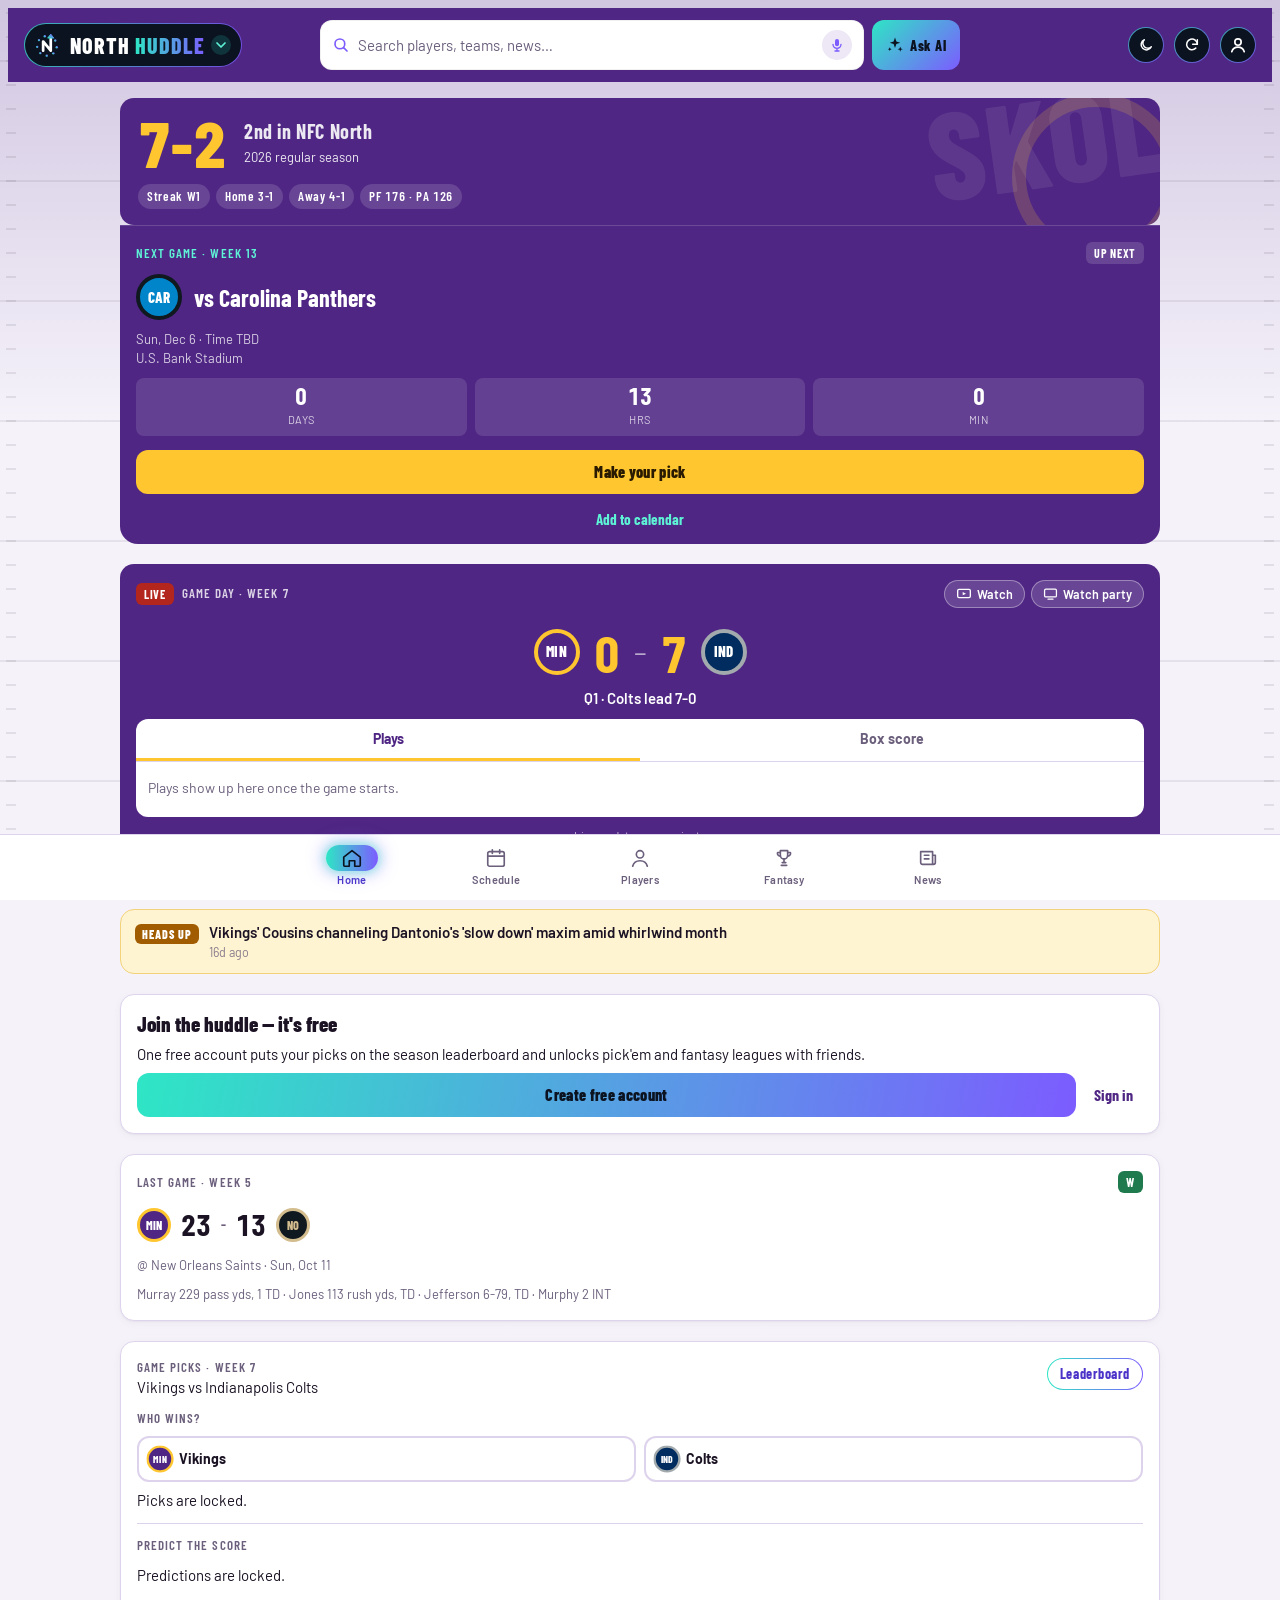
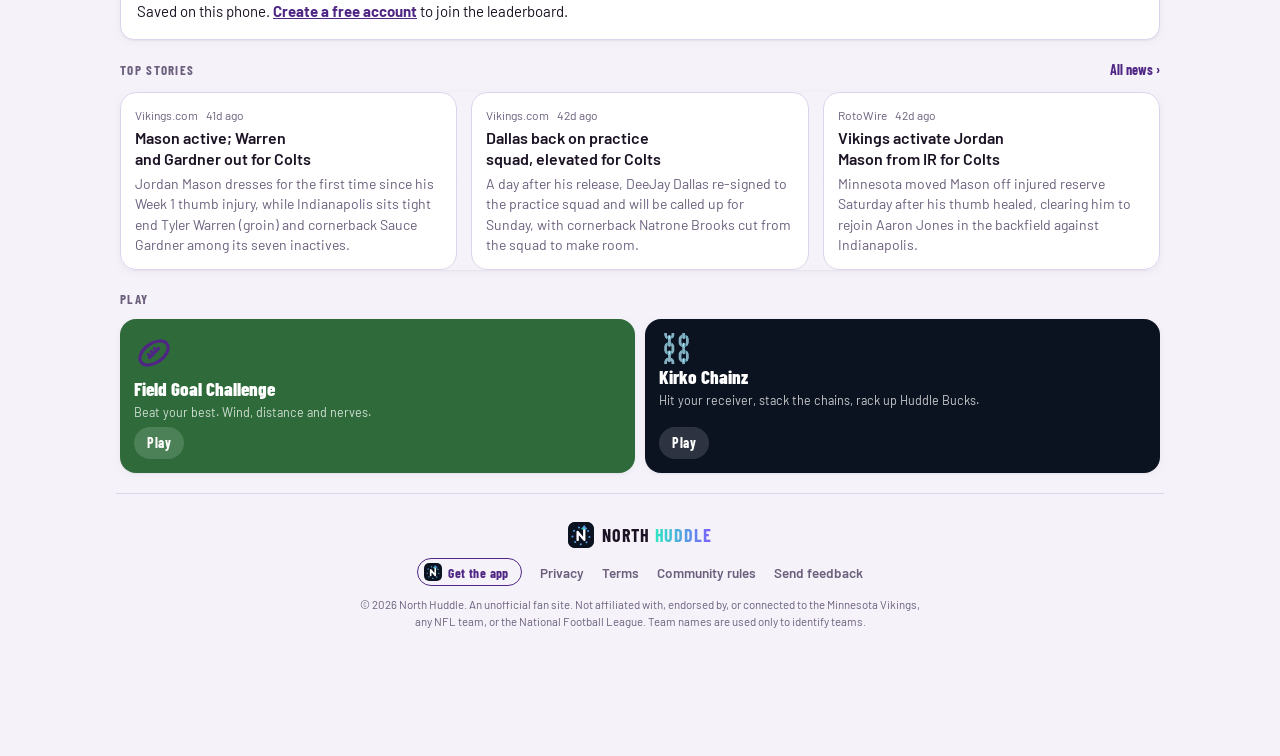
==== index.html @ f5d8a370 "Home: record and next-game banners share one purple so they read as one card Co-Authored-By: Claude " ====
<!doctype html>
<html lang="en">
<head>
<meta charset="utf-8">
<meta name="viewport" content="width=device-width,initial-scale=1,viewport-fit=cover">
<title>North Huddle</title>
<meta name="description" content="Unofficial Minnesota football fan hub: news, stats, live scores, fantasy leagues and fan chat.">
<meta name="theme-color" content="#0B1220">
<link rel="icon" href="/img/brand/nh-icon.svg" type="image/svg+xml">
<link rel="icon" href="/img/brand/nh-favicon-32.png" sizes="32x32" type="image/png">
<link rel="apple-touch-icon" href="/img/brand/nh-apple-touch-icon.png">
<link rel="manifest" href="/manifest.webmanifest?v=4">
<meta property="og:type" content="website">
<meta property="og:site_name" content="North Huddle">
<meta property="og:title" content="North Huddle">
<meta property="og:description" content="Live scores, fantasy leagues, game picks and fan chat. An unofficial Minnesota football fan hub.">
<meta property="og:image" content="https://north-huddle.pages.dev/og.png">
<meta property="og:url" content="https://north-huddle.pages.dev/">
<meta name="twitter:card" content="summary_large_image">
<meta name="twitter:image" content="https://north-huddle.pages.dev/og.png">
<meta name="mobile-web-app-capable" content="yes">
<meta name="apple-mobile-web-app-capable" content="yes">
<meta name="apple-mobile-web-app-title" content="North Huddle">
<meta name="apple-mobile-web-app-status-bar-style" content="default">
<link rel="preconnect" href="https://fonts.googleapis.com">
<link rel="preconnect" href="https://fonts.gstatic.com" crossorigin>
<link rel="stylesheet" href="https://fonts.googleapis.com/css2?family=Barlow+Condensed:wght@500;600;700;800&family=Barlow:wght@400;500;600&display=swap">
<style>:root{--bg:#F5F2FA;--surface:#FFFFFF;--surface-2:#EDE7F6;--line:#DDD3EC;--fg:#1B1324;--muted:#6B5F7C;--purple:var(--tpri,#4F2683);--purple-ink:var(--tink-l,#4F2683);--gold:var(--tacc,#FFC62F);--on-gold:var(--tonacc,#2A1A00);--hi:var(--thi,#FFC62F);--win:#1F7A4D;--loss:#B3261E;--warn:#A15C00;--display:"Barlow Condensed","Arial Narrow",system-ui,sans-serif;--body:"Barlow",system-ui,-apple-system,"Segoe UI",sans-serif;--r:12px;--turf:#2F6B3A;--turf-line:rgba(255,255,255,.28);--turf-text:#FFFFFF;--turf-pill:rgba(14,30,18,.62);--pants:#EFE9DA;--pants-edge:#B8AE96;--shoe:#17121F;--hurt:#E5322B}@media (prefers-color-scheme: dark){:root:not([data-theme=light]){--bg:#110C18;--surface:#1C1527;--surface-2:#271E36;--line:#352a47;--fg:#EFEAF6;--muted:#A898BC;--purple:var(--tpri-d,#5B2E99);--purple-ink:var(--tink-d,#B79AE6);--gold:var(--tacc,#FFC62F);--on-gold:var(--tonacc,#2A1A00);--win:#4CC38A;--loss:#FF7A70;--warn:#F2B04C;--turf:#1F4A28;color-scheme:dark}}:root[data-theme=dark]{--bg:#110C18;--surface:#1C1527;--surface-2:#271E36;--line:#352a47;--fg:#EFEAF6;--muted:#A898BC;--purple:var(--tpri-d,#5B2E99);--purple-ink:var(--tink-d,#B79AE6);--gold:var(--tacc,#FFC62F);--on-gold:var(--tonacc,#2A1A00);--win:#4CC38A;--loss:#FF7A70;--warn:#F2B04C;--turf:#1F4A28;color-scheme:dark}*{box-sizing:border-box}[hidden]{display:none!important}body{background:var(--bg);color:var(--fg);font-family:var(--body);font-size:15px;line-height:1.45;-webkit-font-smoothing:antialiased}button{font:inherit;color:inherit}a{color:var(--purple-ink)}:focus-visible{outline:2px solid var(--gold);outline-offset:2px}.num{font-variant-numeric:tabular-nums}header.top{position:sticky;top:env(safe-area-inset-top,0px);z-index:5;background:var(--purple);color:#fff;padding:12px 16px;display:flex;align-items:center;justify-content:space-between;gap:12px}.brand{font-family:var(--display);font-weight:800;font-size:22px;letter-spacing:.04em;text-transform:uppercase;line-height:1}.brand{background:none;border:0;color:#fff;cursor:pointer;display:flex;align-items:center;gap:6px;padding:4px 0;text-align:left;font-size:clamp(18px,5.6vw,22px)}.brand .hubw{color:var(--hi)}.chev-d{width:18px;height:18px;fill:none;stroke:currentColor;stroke-width:2.6;stroke-linecap:round;stroke-linejoin:round;opacity:.85;flex:none}.trow.cur{background:var(--surface-2)}.sheet>*{flex-shrink:0}.updated{font-size:12px;opacity:.85;text-align:right}.updated b{display:block;font-weight:600;opacity:1}main{max-width:720px;margin:0 auto;padding-inline:16px;padding-block:16px 100px}section.view{display:flex;flex-direction:column;gap:16px}h2{font-family:var(--display);font-weight:700;font-size:15px;letter-spacing:.08em;text-transform:uppercase;color:var(--muted);margin:8px 0 0}.card{background:var(--surface);border:1px solid var(--line);border-radius:var(--r);padding:14px 16px}.hero{background:var(--purple);color:#fff;border-radius:var(--r);padding:18px 18px 16px;display:grid;grid-template-columns:auto 1fr;gap:6px 18px;align-items:end;position:relative;overflow:hidden}.hero:after{content:"";position:absolute;inset:auto -20px -36px auto;width:140px;height:140px;border:14px solid color-mix(in srgb,var(--gold) 18%,transparent);border-radius:50%}.record{font-family:var(--display);font-weight:800;font-size:64px;line-height:.85;color:var(--hi)}.hero .meta{font-size:13px;opacity:.9;display:flex;flex-direction:column;gap:2px;padding-bottom:4px}.hero .meta strong{font-family:var(--display);font-size:20px;letter-spacing:.03em;opacity:1}.hero .pills{grid-column:1/-1;display:flex;flex-wrap:wrap;gap:6px;margin-top:8px;position:relative;z-index:1}.pill{font-family:var(--display);font-weight:600;font-size:13px;letter-spacing:.05em;padding:3px 9px;border-radius:999px;background:#ffffff24}.alert{background:var(--gold);color:var(--on-gold);border-radius:var(--r);padding:12px 14px;font-weight:600;display:flex;gap:10px;align-items:flex-start}.alert small{display:block;font-weight:500;opacity:.8}.game-card{display:flex;flex-direction:column;gap:10px}.gc-head{display:flex;justify-content:space-between;align-items:baseline;gap:8px}.label{font-family:var(--display);font-weight:600;font-size:13px;letter-spacing:.08em;text-transform:uppercase;color:var(--muted)}.opp{font-family:var(--display);font-weight:700;font-size:26px;line-height:1.05}.sub{color:var(--muted);font-size:13px}.countdown{display:flex;gap:8px}.cd{background:var(--surface-2);border-radius:8px;padding:6px 10px;text-align:center;min-width:56px}.cd b{display:block;font-family:var(--display);font-size:24px;line-height:1}.cd span{font-size:11px;color:var(--muted);text-transform:uppercase;letter-spacing:.06em}.score{font-family:var(--display);font-weight:700;font-size:30px;display:flex;align-items:center;gap:10px}.chip{font-family:var(--display);font-weight:700;font-size:12px;letter-spacing:.06em;padding:2px 8px;border-radius:6px;display:inline-block;line-height:1.5}.chip.w{background:var(--win);color:#fff}.chip.l{background:var(--loss);color:#fff}.chip.t{background:var(--muted);color:#fff}.chip.bye{background:var(--surface-2);color:var(--muted)}.chip.up{background:var(--surface-2);color:var(--purple-ink)}.chip.live{background:var(--loss);color:#fff;animation:pulse 1.4s infinite}.chip.new{background:var(--gold);color:var(--on-gold)}.chip.pos{background:var(--surface-2);color:var(--purple-ink)}@keyframes pulse{50%{opacity:.55}}@media (prefers-reduced-motion:reduce){.chip.live{animation:none}}.leaders{display:grid;grid-template-columns:repeat(2,minmax(0,1fr));gap:10px}@media (min-width:560px){.leaders{grid-template-columns:repeat(3,minmax(0,1fr))}}.leader{background:var(--surface);border:1px solid var(--line);border-radius:var(--r);padding:12px;text-align:left;cursor:pointer;display:flex;flex-direction:column;gap:2px;min-width:0}.leader:hover{border-color:var(--purple-ink)}.leader .big{font-family:var(--display);font-weight:700;font-size:30px;line-height:1;color:var(--purple-ink)}.leader .who{font-weight:600;white-space:nowrap;overflow:hidden;text-overflow:ellipsis}.list{display:flex;flex-direction:column;background:var(--surface);border:1px solid var(--line);border-radius:var(--r);overflow:hidden}.row{display:flex;align-items:center;gap:12px;padding:12px 14px;border-top:1px solid var(--line);min-width:0;text-align:left;background:none;border-left:0;border-right:0;border-bottom:0;width:100%}.row:first-child{border-top:0}button.row{cursor:pointer}button.row:hover{background:var(--surface-2)}.row .grow{flex:1;min-width:0}.row .t1{font-weight:600;overflow:hidden;text-overflow:ellipsis}.row .t2{font-size:13px;color:var(--muted)}.wk{font-family:var(--display);font-weight:700;font-size:13px;color:var(--muted);width:30px;flex:none;text-align:center}.rscore{font-family:var(--display);font-weight:700;font-size:18px;text-align:right;flex:none}.inj-status{font-size:13px;font-weight:600;color:var(--warn);text-align:right;flex:none;max-width:40%}.inj-status.out{color:var(--loss)}.controls{display:flex;flex-direction:column;gap:10px}input[type=search]{width:100%;padding:11px 14px;border-radius:10px;border:1px solid var(--line);background:var(--surface);color:var(--fg);font:inherit}.seg{display:flex;background:var(--surface-2);border-radius:10px;padding:3px;gap:3px}.seg button{flex:1;border:0;background:none;padding:8px 4px;border-radius:8px;font-family:var(--display);font-weight:600;font-size:15px;letter-spacing:.04em;cursor:pointer;color:var(--muted)}.seg button[aria-pressed=true]{background:var(--surface);color:var(--purple-ink);box-shadow:0 1px 2px #0000001f}.statline{font-size:13px;color:var(--muted)}.keystat{font-family:var(--display);font-weight:700;font-size:20px;text-align:right;flex:none;line-height:1.1}.keystat small{display:block;font-family:var(--body);font-weight:500;font-size:11px;color:var(--muted)}.news-item{display:flex;flex-direction:column;gap:4px;padding:14px;border-top:1px solid var(--line);text-decoration:none;color:inherit}.news-item:first-child{border-top:0}a.news-item:hover{background:var(--surface-2)}.news-item .h{font-weight:600;font-size:16px;line-height:1.3;text-wrap:balance}.news-item .s{color:var(--muted);font-size:14px}.news-item .m{font-size:12px;color:var(--muted);display:flex;gap:8px;align-items:center;flex-wrap:wrap}.tbl-wrap{overflow-x:auto;background:var(--surface);border:1px solid var(--line);border-radius:var(--r)}table{width:100%;border-collapse:collapse;font-variant-numeric:tabular-nums}th,td{padding:10px 12px;text-align:right;white-space:nowrap;border-top:1px solid var(--line)}th{font-family:var(--display);font-weight:600;font-size:13px;letter-spacing:.06em;color:var(--muted);text-transform:uppercase;border-top:0}th:first-child,td:first-child{text-align:left}tr.us td{background:var(--surface-2);font-weight:600}nav.tabs{position:fixed;left:0;right:0;bottom:0;z-index:6;background:var(--surface);border-top:1px solid var(--line);padding:6px 4px calc(6px + env(safe-area-inset-bottom,0px));display:flex;justify-content:center}nav.tabs .in{display:flex;max-width:720px;width:100%}nav.tabs button{flex:1;border:0;background:none;padding:6px 2px;display:flex;flex-direction:column;align-items:center;gap:3px;cursor:pointer;color:var(--muted);position:relative;font-size:11px;font-weight:600;letter-spacing:.03em}nav.tabs button[aria-current=page]{color:var(--purple-ink)}nav.tabs button:before{content:"";position:absolute;top:4px;left:50%;width:52px;height:26px;transform:translate(-50%);border-radius:999px;background:transparent;transition:background-color .2s ease,box-shadow .2s ease;z-index:0}nav.tabs svg{position:relative;z-index:1;transition:color .2s ease}nav.tabs .badge{z-index:2}nav.tabs button[aria-current=page]:before{background:var(--gold);box-shadow:0 0 0 1px color-mix(in srgb,var(--gold) 90%,transparent),0 0 10px 2px color-mix(in srgb,var(--gold) 65%,transparent),0 0 22px 4px color-mix(in srgb,var(--gold) 30%,transparent)}nav.tabs button[aria-current=page] svg{color:var(--on-gold)}nav.tabs button:not([aria-current=page]):hover:before{background:var(--surface-2)}@media (prefers-reduced-motion:reduce){nav.tabs button:before,nav.tabs svg{transition:none}}nav.tabs svg{width:22px;height:22px;fill:none;stroke:currentColor;stroke-width:1.8;stroke-linecap:round;stroke-linejoin:round}.badge{position:absolute;top:2px;left:calc(50% + 6px);background:var(--gold);color:var(--on-gold);font-size:10px;font-weight:700;border-radius:999px;padding:0 5px;line-height:16px;min-width:16px}.sheet-bg{position:fixed;inset:0;background:#0a05128c;z-index:10;display:flex;align-items:flex-end;justify-content:center}.sheet{background:var(--bg);width:100%;max-width:720px;max-height:88%;overflow:auto;border-radius:18px 18px 0 0;padding:18px 16px calc(24px + env(safe-area-inset-bottom,0px));display:flex;flex-direction:column;gap:14px}.sheet-head{display:flex;justify-content:space-between;align-items:flex-start;gap:12px}.sheet-head .nm{font-family:var(--display);font-weight:800;font-size:30px;line-height:1}.x{border:0;background:var(--surface-2);border-radius:999px;width:36px;height:36px;font-size:20px;cursor:pointer;flex:none}.statgrid{display:grid;grid-template-columns:repeat(3,minmax(0,1fr));gap:8px}.sg{background:var(--surface);border:1px solid var(--line);border-radius:10px;padding:10px;text-align:center}.sg b{display:block;font-family:var(--display);font-size:24px;line-height:1.1}.sg span{font-size:11px;color:var(--muted);text-transform:uppercase;letter-spacing:.06em}.empty{padding:28px 16px;text-align:center;color:var(--muted)}.hdr-right{display:flex;align-items:center;gap:10px}.refresh{border:1px solid rgba(255,255,255,.35);background:#ffffff1f;color:#fff;border-radius:999px;padding:6px 12px 6px 9px;font-family:var(--display);font-weight:700;font-size:14px;letter-spacing:.05em;text-transform:uppercase;display:flex;align-items:center;gap:6px;cursor:pointer;flex:none}.refresh svg{width:16px;height:16px;fill:none;stroke:currentColor;stroke-width:2.2;stroke-linecap:round;stroke-linejoin:round}.refresh[disabled]{opacity:.6;cursor:default}.refresh.spin svg{animation:spin 1s linear infinite}@keyframes spin{to{transform:rotate(360deg)}}@media (prefers-reduced-motion:reduce){.refresh.spin svg{animation:none}}.toast{position:fixed;left:50%;transform:translate(-50%);bottom:calc(76px + env(safe-area-inset-bottom,0px));z-index:9;background:var(--fg);color:var(--bg);padding:10px 16px;border-radius:10px;font-size:14px;font-weight:500;max-width:calc(100% - 32px);box-shadow:0 4px 16px #00000040}.tb{width:34px;height:34px;border-radius:50%;flex:none;display:grid;place-items:center;font-family:var(--display);font-weight:800;font-size:12px;letter-spacing:.02em;border:3px solid;line-height:1}.tb.lg{width:46px;height:46px;font-size:15px;border-width:4px}.matchup{display:flex;align-items:center;gap:12px}.field-wrap{background:var(--turf);border-radius:var(--r);overflow:hidden;border:1px solid var(--line)}.field-wrap svg{display:block;width:100%;height:auto}.fld-line{stroke:var(--turf-line);stroke-width:1}.fld-los{stroke:var(--gold);stroke-width:2;stroke-dasharray:6 4}.fld-num{fill:var(--turf-line);font-family:var(--display);font-weight:700;font-size:18px}.pl .fig *{stroke-linejoin:round}.pl .jer,.pl .helm,.pl .sleeve{fill:var(--purple);stroke:var(--gold);stroke-width:1.2}.pl .pant{fill:var(--pants);stroke:var(--pants-edge);stroke-width:.8}.pl .kneepad{fill:var(--pants);stroke:var(--pants-edge);stroke-width:.6}.pl .sock{fill:var(--purple);stroke:var(--gold);stroke-width:.8}.pl .shoe{fill:var(--shoe)}.pl .glove{fill:var(--pants);stroke:var(--pants-edge);stroke-width:.6}.pl .stripe{fill:var(--gold)}.pl .mask{fill:none;stroke:#e4deee;stroke-width:1.2;stroke-linecap:round}.pl .injured{fill:var(--hurt);stroke:#fff;stroke-width:1.1;filter:drop-shadow(0 0 1.6px var(--hurt)) drop-shadow(0 0 1.6px var(--hurt))}.pl .injured-stripe{fill:#fff}.pl.hurt-unknown .jer,.pl.hurt-unknown .helm{stroke:var(--hurt);stroke-width:2}.pl .itag rect{fill:var(--hurt);stroke:#fff;stroke-width:.9}.pl .itag text{fill:#fff;font-family:var(--display);font-weight:800;font-size:7.5px;letter-spacing:.03em;text-anchor:middle;dominant-baseline:central}.stack{display:flex;flex-direction:column;gap:12px}.tsearch{display:flex;flex-direction:column;gap:8px}#tresults{max-height:420px;overflow-y:auto}.tb-sm .tb{width:30px;height:30px;font-size:10.5px;border-width:2.5px}.tbtn{border:1.5px solid var(--purple-ink);color:var(--purple-ink);background:none;border-radius:999px;padding:5px 12px;font-family:var(--display);font-weight:700;font-size:14px;letter-spacing:.04em;cursor:pointer;flex:none}.tbtn:hover{background:var(--surface-2)}.tbtn.on{border-color:var(--line);color:var(--muted);cursor:default;background:none}.st-note{color:var(--warn);font-weight:600}.pending{color:var(--muted);font-style:italic}.chev{color:var(--muted);font-size:22px;flex:none;line-height:1}.danger{border:1.5px solid var(--loss);color:var(--loss);background:none;border-radius:10px;padding:10px;font-weight:600;cursor:pointer}.danger.armed{background:var(--loss);color:#fff}.fhero{background:var(--purple);color:#fff;border-radius:var(--r);padding:16px;display:flex;flex-direction:column;gap:10px}.fhero-top{display:flex;justify-content:space-between;align-items:flex-start;gap:12px}.fh-label{color:#ffffffbf}.fh-title{font-family:var(--display);font-weight:800;font-size:26px;line-height:1.05;margin-top:2px}.fh-score{font-family:var(--display);font-weight:800;font-size:13px;letter-spacing:.08em;background:var(--gold);color:var(--on-gold);border-radius:6px;padding:3px 8px;flex:none}.fh-byes{display:flex;align-items:center;gap:10px;flex-wrap:wrap}.fh-badges{display:flex;gap:6px}.fh-badges .tb{width:30px;height:30px;font-size:10.5px;border-width:2.5px}.fh-sum{margin:0;font-size:14px;opacity:.95}.fh-lock{margin:0;font-size:13px;color:var(--hi);font-weight:600}.fsegs{display:flex;gap:6px;overflow-x:auto;padding-bottom:2px;scrollbar-width:none}.fsegs::-webkit-scrollbar{display:none}.fsegs button{flex:none;border:1px solid var(--line);background:var(--surface);color:var(--muted);border-radius:999px;padding:7px 14px;font-family:var(--display);font-weight:700;font-size:15px;letter-spacing:.03em;cursor:pointer}.fsegs button[aria-pressed=true]{background:var(--gold);border-color:var(--gold);color:var(--on-gold)}.fchips{display:flex;gap:6px;flex-wrap:wrap}.fchip{border:1px solid var(--line);background:none;color:var(--muted);border-radius:8px;padding:5px 12px;font-family:var(--display);font-weight:700;font-size:14px;cursor:pointer}.fchip[aria-pressed=true]{background:var(--surface-2);color:var(--purple-ink);border-color:var(--purple-ink)}.frow{align-items:flex-start}.frow .tb-sm{margin-top:2px}.freason{font-size:13.5px;color:var(--fg);opacity:.85;margin-top:4px;line-height:1.4}.fcall{font-family:var(--display);font-weight:800;font-size:13px;letter-spacing:.06em;border-radius:6px;padding:3px 9px;flex:none;margin-top:2px}.fc-start{background:var(--win);color:#fff}.fc-sit{background:var(--loss);color:#fff}.fc-flex{background:var(--gold);color:var(--on-gold)}.fsub{margin:-4px 0 0;color:var(--muted);font-size:13.5px}.fsetup{background:var(--surface);border:1px solid var(--line);border-radius:var(--r);padding:10px 12px;display:flex;flex-direction:column;gap:8px}.fs-row{display:flex;align-items:center;gap:10px;flex-wrap:wrap}.fs-lbl{font-family:var(--display);font-weight:700;font-size:12px;letter-spacing:.08em;text-transform:uppercase;color:var(--muted);width:64px;flex:none}.fs-opts{display:flex;gap:4px;flex-wrap:wrap;flex:1;min-width:0}.fs-opts button{border:1px solid var(--line);background:none;color:var(--muted);border-radius:8px;padding:4px 10px;font-family:var(--display);font-weight:700;font-size:14px;cursor:pointer}.fs-opts button[aria-pressed=true]{background:var(--surface-2);color:var(--purple-ink);border-color:var(--purple-ink)}.fadj{background:var(--surface-2);border-radius:10px;padding:10px 12px;font-size:13.5px;line-height:1.4}.fadj b{color:var(--purple-ink)}.rk{font-family:var(--display);font-weight:800;font-size:18px;width:24px;text-align:center;color:var(--purple-ink);flex:none}.tierhdr{font-family:var(--display);font-weight:700;font-size:12px;letter-spacing:.08em;text-transform:uppercase;color:var(--muted);background:var(--surface-2);padding:6px 14px}.fsrc a{color:var(--muted)}.learn{display:flex;flex-direction:column;gap:8px}.learn details{background:var(--surface);border:1px solid var(--line);border-radius:var(--r);overflow:hidden}.learn summary{cursor:pointer;padding:13px 16px;font-family:var(--display);font-weight:700;font-size:18px;list-style:none;display:flex;justify-content:space-between;align-items:center}.learn summary::-webkit-details-marker{display:none}.learn summary:after{content:"+";font-size:22px;color:var(--purple-ink)}.learn details[open] summary:after{content:"\2212"}.ld{padding:0 16px 14px;font-size:14.5px;line-height:1.5}.ld p{margin:8px 0}.ltbl{width:100%;border-collapse:collapse;font-size:14px}.ltbl td{padding:7px 0;border-top:1px solid var(--line);text-align:left;white-space:normal;vertical-align:top}.ltbl td:first-child{font-family:var(--display);font-weight:700;color:var(--purple-ink);width:38%;padding-right:10px}.lsteps,.ltips{margin:6px 0;padding-left:20px;display:flex;flex-direction:column;gap:6px}.lgloss{margin:6px 0}.lgloss dt{font-weight:700;margin-top:8px}.lgloss dd{margin:2px 0 0;color:var(--muted)}.hurt-key{display:inline-block;width:10px;height:10px;border-radius:3px;background:var(--hurt);margin-right:6px;vertical-align:-1px}.pl .pos{fill:#fff;font-family:var(--display);font-weight:700;font-size:7.5px;text-anchor:middle;dominant-baseline:central}.pl .nm{fill:var(--turf-text);font-family:var(--display);font-weight:600;font-size:9.5px;text-anchor:middle;dominant-baseline:central}.pl .nm-bg{fill:var(--turf-pill)}.pl{cursor:pointer}.pl:focus-visible .jer,.pl:focus-visible .helm{stroke:#fff;stroke-width:2.4}.depth-row{display:grid;grid-template-columns:52px minmax(0,1fr);gap:10px;align-items:start;padding:11px 14px;border-top:1px solid var(--line)}.depth-row:first-child{border-top:0}.depth-pos{font-family:var(--display);font-weight:700;font-size:16px;color:var(--purple-ink)}.depth-names{display:flex;flex-wrap:wrap;gap:4px 14px;min-width:0}.dn{border:0;background:none;padding:0;cursor:pointer;text-align:left;color:var(--muted);font-size:14px}.dn:first-child{color:var(--fg);font-weight:600}.dn sup{font-family:var(--display);font-size:10px;color:var(--muted);margin-right:3px}.dn .hurt{color:var(--loss);font-size:12px;font-weight:600;margin-left:4px}.vid{display:grid;grid-template-columns:76px minmax(0,1fr);gap:12px;padding:12px 14px;border-top:1px solid var(--line);text-decoration:none;color:inherit;align-items:center}.vid:first-child{border-top:0}.vid:hover{background:var(--surface-2)}.thumb{width:76px;aspect-ratio:16/10;border-radius:8px;background:var(--purple);display:grid;place-items:center;position:relative;overflow:hidden;max-width:100%}.thumb:before{content:"";position:absolute;inset:auto -12px -18px auto;width:44px;height:44px;border:6px solid color-mix(in srgb,var(--gold) 30%,transparent);border-radius:50%}.thumb svg{width:26px;height:26px;fill:var(--gold);position:relative}.vid .who{font-family:var(--display);font-weight:700;font-size:13px;letter-spacing:.06em;text-transform:uppercase;color:var(--purple-ink)}.vid .ttl{font-weight:600;line-height:1.3}.vid .m{font-size:12px;color:var(--muted);margin-top:2px}.foot{font-size:12px;color:var(--muted);text-align:center;padding-top:8px}.acct{width:36px;height:36px;border-radius:50%;border:1.5px solid rgba(255,255,255,.45);background:#ffffff1f;color:#fff;display:grid;place-items:center;cursor:pointer;flex:none;padding:0;overflow:hidden}.acct svg{width:20px;height:20px;fill:none;stroke:currentColor;stroke-width:2;stroke-linecap:round}.acct img{width:100%;height:100%;object-fit:cover;display:block}.acct.in{border-color:var(--hi)}@media (max-width:440px){header.top{gap:8px;padding-inline:12px}.hdr-right{gap:6px;min-width:0}.refresh .rtxt{display:none}.refresh{padding:7px}.updated{font-size:0;min-width:0}.updated b{font-size:11.5px;white-space:nowrap;overflow:hidden;text-overflow:ellipsis}.brand{min-width:0}}@media (max-width:350px){.updated{display:none}}.acct-hd{display:flex;align-items:center;gap:12px}.acct-av{width:46px;height:46px;border-radius:50%}.acct-p{margin:0}.btn-gold{display:block;text-align:center;text-decoration:none;border:0;background:var(--gold);color:var(--on-gold);border-radius:10px;padding:12px;font-family:var(--display);font-weight:800;font-size:17px;letter-spacing:.04em;cursor:pointer;width:100%}.btn-gold[disabled]{opacity:.6}.lg-intro{display:flex;flex-direction:column;gap:6px}.lg-intro p{margin:0}.lg-form{display:flex;flex-direction:column;gap:10px}.lg-ft{font-family:var(--display);font-weight:800;font-size:20px;line-height:1.1}.lg-grid{display:flex;flex-direction:column;gap:10px}.lg-grid label,.lg-row label{display:flex;flex-direction:column;gap:4px;font-size:12px;font-weight:600;color:var(--muted);text-transform:uppercase;letter-spacing:.05em;flex:1;min-width:0}.lg-row{display:flex;gap:10px;align-items:flex-end}.lg-grid input,.lg-grid select,.lg-row input,.lg-row select{font:inherit;font-size:15px;text-transform:none;letter-spacing:0;color:var(--fg);background:var(--bg);border:1px solid var(--line);border-radius:8px;padding:9px 10px;width:100%;min-width:0}.lg-head{display:flex;align-items:flex-start;gap:10px;background:var(--purple);color:#fff;border-radius:var(--r);padding:14px 16px}.lg-head .label,.lg-head .t2{color:#fffc}.lg-head .tbtn{border-color:#fff;color:#fff}.lg-name{font-family:var(--display);font-weight:800;font-size:26px;line-height:1.05}.lg-code{font-family:var(--display);letter-spacing:.12em;color:var(--hi)}.card .lg-code,.lg-invite .lg-code{color:var(--purple-ink)}.lg-tabs{flex-wrap:nowrap;overflow-x:auto;scrollbar-width:none}.lg-tabs::-webkit-scrollbar{display:none}.lg-tabs .fchip{flex:none}.lg-clock{display:flex;justify-content:space-between;align-items:center;gap:12px;background:var(--surface);border:2px solid var(--line);border-radius:var(--r);padding:14px 16px;position:sticky;top:64px;z-index:3}.lg-clock.mine{border-color:var(--gold);box-shadow:0 0 0 3px color-mix(in srgb,var(--gold) 35%,transparent)}.lg-otc{font-family:var(--display);font-weight:800;font-size:22px;line-height:1.1}.lg-time{font-family:var(--display);font-weight:800;font-size:34px;color:var(--purple-ink)}.lg-time.urgent{color:var(--loss)}.lg-avail{max-height:440px;overflow-y:auto}.lg-pr .tbtn[disabled]{opacity:.35;cursor:default}.lg-wk{display:flex;align-items:center;gap:10px;background:var(--surface);border:1px solid var(--line);border-radius:var(--r);padding:10px 12px}.lg-wk .x[disabled]{opacity:.3}.lg-score{display:flex;justify-content:space-between;align-items:flex-end;background:var(--purple);color:#fff;border-radius:var(--r);padding:14px 16px}.lg-score .t2{color:#fffc;max-width:40vw;overflow:hidden;text-overflow:ellipsis;white-space:nowrap}.lg-big{font-family:var(--display);font-weight:800;font-size:36px;line-height:1}.lg-big.lead{color:var(--hi)}.mu-row{display:grid;grid-template-columns:minmax(0,1fr) 44px 40px 44px minmax(0,1fr);align-items:center;gap:4px;padding:9px 10px;border-top:1px solid var(--line)}.mu-row:first-child{border-top:0}.mu-p{min-width:0}.mu-p .t1{font-size:13.5px;font-weight:600;white-space:nowrap;overflow:hidden;text-overflow:ellipsis}.mu-p .t2{font-size:11px;color:var(--muted);white-space:nowrap;overflow:hidden;text-overflow:ellipsis}.mu-p.r{text-align:right}.mu-pts{font-family:var(--display);font-weight:700;font-size:16px;text-align:center}.mu-slot{font-family:var(--display);font-weight:700;font-size:11px;letter-spacing:.06em;text-align:center;color:var(--purple-ink);background:var(--surface-2);border-radius:6px;padding:3px 0}.lu-row{cursor:pointer}.lu-row.sel{background:color-mix(in srgb,var(--gold) 22%,var(--surface))}.lu-row[data-locked]{opacity:.75}.lu-slot{font-family:var(--display);font-weight:800;font-size:13px;width:38px;flex:none;color:var(--purple-ink)}.lg-danger summary{cursor:pointer;color:var(--muted);font-size:13px;margin:8px 0}.lg-danger .danger{width:100%}:root{--c1:#6A3FB0;--c2:#B07F00}@media (prefers-color-scheme: dark){:root:not([data-theme=light]){--c1:#9B7AD8;--c2:#B08619}}:root[data-theme=dark]{--c1:#9B7AD8;--c2:#B08619}.sw{display:inline-block;width:10px;height:10px;border-radius:3px;margin-right:6px;vertical-align:-1px}.sw.s1{background:var(--c1)}.sw.s2{background:var(--c2)}.chart{padding:12px}.chart svg{display:block;width:100%;height:auto}.ch-head{display:flex;justify-content:space-between;gap:10px;flex-wrap:wrap;margin-bottom:6px;font-size:13px}.ch-legend,.ch-tiles{display:flex;gap:12px;color:var(--muted)}.ch-tiles b{color:var(--fg);font-family:var(--display);font-size:16px}.ch-grid{stroke:var(--line);stroke-width:1}.ch-base{stroke:var(--muted);stroke-width:1}.ch-ax{fill:var(--muted);font-size:9.5px;font-family:var(--body)}.ch-s1{fill:var(--c1)}.ch-s2{fill:var(--c2)}.ch-hit{fill:transparent}.ch-g{cursor:pointer}.ch-g.on .ch-hit{fill:var(--surface-2)}.ch-tip{font-size:13px;color:var(--muted);text-align:center;margin-top:6px;min-height:18px}.cmp-row{display:grid;grid-template-columns:96px minmax(0,1fr);gap:8px;align-items:center;padding:6px 0;border-top:1px solid var(--line)}.cmp-row:first-child{border-top:0}.cmp-l{font-size:13px;color:var(--muted)}.cmp-bars{display:flex;flex-direction:column;gap:3px}.cmp-b{display:flex;align-items:center;gap:6px;height:14px}.cmp-b i{display:block;height:10px;border-radius:0 4px 4px 0;min-width:2px}.cmp-b i.s1{background:var(--c1)}.cmp-b i.s2{background:var(--c2)}.cmp-b b{font-size:12px;font-family:var(--display)}.star{border:0;background:none;font-size:20px;line-height:1;color:var(--line);cursor:pointer;padding:2px 4px;flex:none}.star.on{color:var(--gold);text-shadow:0 0 1px var(--on-gold)}.gone{opacity:.5}.lg-wv p{margin:0}.lg-trade{display:flex;flex-direction:column;gap:6px}.lg-btns{display:flex;gap:8px;align-items:center;flex-wrap:wrap}.tr-cols{display:grid;grid-template-columns:1fr 1fr;gap:8px}.tr-col{display:flex;flex-direction:column;gap:4px;min-width:0}.tr-p{text-align:left;border:1px solid var(--line);background:var(--bg);border-radius:8px;padding:6px 8px;font-size:13px;cursor:pointer;color:var(--fg);overflow:hidden;text-overflow:ellipsis;white-space:nowrap}.tr-p.on{border-color:var(--purple-ink);background:var(--surface-2);font-weight:600}.btn-gold[disabled]{opacity:.5;cursor:default}.pk-row{padding:10px 12px;border-top:1px solid var(--line);display:flex;flex-direction:column;gap:6px}.pk-row:first-child{border-top:0}.pk-btns{display:grid;grid-template-columns:1fr auto 1fr;gap:8px;align-items:center}.pk{display:flex;align-items:center;gap:8px;border:1.5px solid var(--line);background:var(--bg);border-radius:10px;padding:6px 10px;cursor:pointer;font-family:var(--display);font-weight:700;font-size:16px;color:var(--fg)}.pk .tb{width:28px;height:28px;font-size:10px;border-width:2.5px}.pk b{margin-left:auto}.pk.on{border-color:var(--purple-ink);background:var(--surface-2)}.pk.win{box-shadow:inset 0 0 0 2px var(--win)}.pk.miss{box-shadow:inset 0 0 0 2px var(--loss)}.pk[disabled]{cursor:default}.pk[disabled]:not(.on){opacity:.65}.pk-oth{font-size:12px}.chat-box{display:flex;flex-direction:column;background:var(--surface);border:1px solid var(--line);border-radius:var(--r);overflow:hidden}.chat-list{max-height:52vh;min-height:200px;overflow-y:auto;padding:12px;display:flex;flex-direction:column;gap:8px}.msg{max-width:82%;align-self:flex-start}.msg.me{align-self:flex-end;text-align:right}.msg-who{font-size:11px;color:var(--muted);margin-bottom:2px}.msg-b{display:inline-block;background:var(--surface-2);border-radius:12px;padding:7px 11px;font-size:14.5px;text-align:left;word-break:break-word}.msg.me .msg-b{background:var(--purple);color:#fff}.chat-in{display:flex;gap:8px;padding:10px;border-top:1px solid var(--line)}.chat-in input{flex:1;min-width:0;font:inherit;color:var(--fg);background:var(--bg);border:1px solid var(--line);border-radius:999px;padding:9px 14px}.recap{display:flex;flex-direction:column;gap:5px}.recap-l{font-size:14px}.lg-alert{display:flex;flex-direction:column;gap:4px;border-color:var(--gold)}.lg-al{border:0;background:none;text-align:left;padding:4px 0;font:inherit;font-size:14px;color:var(--fg);cursor:pointer}.lg-home{display:flex;flex-direction:column;gap:2px;text-align:left;cursor:pointer;border-color:var(--gold);font:inherit;color:inherit;width:100%}.trophy{display:flex;gap:14px;align-items:center;background:linear-gradient(135deg,var(--purple),color-mix(in srgb,var(--purple) 70%,#000));color:#fff;border-radius:var(--r);padding:16px}.trophy .label,.trophy .t2{color:#fffc}.trophy-cup{font-size:44px;line-height:1}.lg-rec{font-family:var(--display);font-size:20px;color:var(--purple-ink)}.gameday{background:var(--purple);color:#fff;border-radius:var(--r);padding:16px;display:flex;flex-direction:column;gap:10px}.gd-top{display:flex;align-items:center;gap:8px}.gd-l{color:#fffc}.gd-score{display:flex;align-items:center;justify-content:center;gap:14px}.gd-score b{font-family:var(--display);font-size:52px;line-height:1;color:var(--hi)}.gd-dash{opacity:.6;font-size:28px}.gd-note{text-align:center;font-weight:600}.gd-sec{background:#ffffff14;border-radius:10px;padding:10px 12px;display:flex;flex-direction:column;gap:4px}.gd-sec .label{color:#ffffffbf}.gd-play,.gd-row{font-size:13.5px}.gd-row{display:flex;justify-content:space-between;gap:10px}.gd-row .t2{color:#ffffffb3}.gd-foot{font-size:11.5px;opacity:.75;text-align:center}.av{width:32px;height:32px;border-radius:50%;object-fit:cover;flex:none;background:var(--surface-2);vertical-align:middle}.av.sm{width:20px;height:20px}.av.xs{width:16px;height:16px;vertical-align:-3px}.td-team{display:inline-flex;align-items:center;gap:6px}.fanchat{display:flex;flex-direction:column;gap:8px;padding:12px}.fc-head{display:flex;justify-content:space-between;align-items:baseline}.fc-list{max-height:240px;min-height:90px;overflow-y:auto;display:flex;flex-direction:column;gap:10px;padding:2px}.fc-msg{display:flex;gap:8px;align-items:flex-start}.fc-body{min-width:0;flex:1}.fc-who{font-size:12px;color:var(--muted)}.fc-who b{color:var(--fg);font-weight:600}.fc-text{font-size:14.5px;word-break:break-word;background:var(--surface-2);border-radius:4px 12px 12px;padding:6px 10px;display:inline-block;max-width:100%}.fc-msg.me .fc-text{background:color-mix(in srgb,var(--purple) 16%,var(--surface))}.fc-del{border:0;background:none;color:var(--muted);cursor:pointer;font-size:14px;padding:0 4px}.fc-empty{color:var(--muted);font-size:14px;text-align:center;padding:14px 0}.fc-form{padding:0;border:0;align-items:center}.fc-form .av{width:28px;height:28px}#bgWords{position:fixed;inset:0;z-index:0;pointer-events:none;overflow:hidden;-webkit-user-select:none;user-select:none}#bgWords span{position:absolute;white-space:nowrap;font-family:var(--display);font-weight:800;letter-spacing:.06em;color:var(--purple-ink);opacity:.075;transform-origin:left center}@media (prefers-color-scheme: dark){:root:not([data-theme=light]) #bgWords span{opacity:.1}}:root[data-theme=dark] #bgWords span{opacity:.1}.pf-edit{display:flex;gap:14px;align-items:center;flex:1;min-width:0}.pf-photo{position:relative;border:0;padding:0;background:none;cursor:pointer;flex:none}.pf-photo img{width:72px;height:72px;border-radius:50%;object-fit:cover;display:block;border:3px solid var(--gold)}.pf-cam{position:absolute;right:-2px;bottom:-2px;background:var(--surface);border-radius:50%;width:26px;height:26px;display:grid;place-items:center;font-size:14px;box-shadow:0 1px 3px #00000040}.pf-side{flex:1;min-width:0;display:flex;flex-direction:column;gap:6px}.pf-name{display:flex;gap:6px}.pf-name input{flex:1;min-width:0;font:inherit;font-family:var(--display);font-weight:800;font-size:20px;color:var(--fg);background:var(--bg);border:1px solid var(--line);border-radius:8px;padding:5px 9px}.pf-btns{display:flex;gap:6px;flex-wrap:wrap}.fg-card{display:flex;align-items:center;gap:12px;text-align:left;cursor:pointer;font:inherit;color:inherit;width:100%}.fg-card .grow{display:flex;flex-direction:column;gap:2px}.fg-ico{font-size:30px;line-height:1}#fgGame{position:fixed;inset:0;z-index:20;background:#0d1b2a;display:flex;flex-direction:column;color:#fff;touch-action:none;user-select:none;-webkit-user-select:none}#fgGame[hidden]{display:none}.fg-top{display:flex;align-items:center;gap:10px;padding:calc(10px + env(safe-area-inset-top,0px)) 14px 10px;background:var(--purple)}.fg-stat{display:flex;flex-direction:column;flex:1;min-width:0}.fg-stat .label{color:#ffffffb3;font-size:11px}.fg-stat b{font-family:var(--display);font-size:22px;line-height:1.1;color:var(--hi)}.fg-stage{position:relative;flex:1;min-height:0}.fg-stage canvas{display:block;width:100%;height:100%}.fg-msg{position:absolute;inset:0;display:grid;place-items:center;pointer-events:none}.fg-pop{display:flex;flex-direction:column;align-items:center;gap:2px;background:#0000008c;border-radius:14px;padding:12px 22px;animation:fgpop .25s ease-out}.fg-pop b{font-family:var(--display);font-size:38px;color:var(--hi);letter-spacing:.04em}.fg-pop b.miss{color:#ff7a70}.fg-pop span{font-size:14px;opacity:.85}@keyframes fgpop{0%{transform:scale(.6);opacity:0}to{transform:scale(1);opacity:1}}@media (prefers-reduced-motion:reduce){.fg-pop{animation:none}}.fg-over{pointer-events:auto;background:var(--surface);color:var(--fg);border-radius:16px;padding:18px;width:min(340px,calc(100% - 32px));display:flex;flex-direction:column;gap:8px;text-align:center;box-shadow:0 10px 30px #0006;max-height:80%;overflow:auto}.fg-big{font-family:var(--display);font-weight:800;font-size:56px;line-height:1;color:var(--purple-ink)}.fg-board{text-align:left;display:flex;flex-direction:column;gap:4px;border-top:1px solid var(--line);padding-top:8px}.fg-row{display:flex;align-items:center;gap:8px;font-size:14px}.fg-row .num:first-child{width:18px;color:var(--muted)}.fg-row .fg-nm{flex:1;min-width:0;overflow:hidden;text-overflow:ellipsis;white-space:nowrap}.fg-row.me{font-weight:700}.fg-note{font-size:13px;color:var(--muted)}.fg-help{text-align:center;font-size:13px;padding:8px 14px calc(10px + env(safe-area-inset-bottom,0px));color:#fffc}.gd-vs{font-family:var(--display);font-weight:800;font-size:26px;opacity:.8}.gd-kick{text-align:center;font-family:var(--display);font-weight:800;font-size:24px}.gd-kick b{color:var(--hi)}.pl .jno{font-size:9.5px;font-weight:800;fill:#fff;paint-order:stroke;stroke:#00000059;stroke-width:.6}.pl .nm-pos{fill:var(--gold);font-weight:800}.dno{font-family:var(--display);font-weight:700;font-size:12px;color:var(--purple-ink)}.acct-steps{display:flex;flex-direction:column;gap:8px}.acct-steps .lsteps{margin:0}.acct-url{font-size:12.5px;color:var(--muted);display:flex;flex-wrap:wrap;gap:6px;align-items:center}.acct-url input{flex:1;min-width:0;font:inherit;font-size:12.5px;color:var(--fg);background:var(--bg);border:1px solid var(--line);border-radius:6px;padding:6px 8px}main{position:relative;z-index:1}:root{--r:14px;--sp:16px}.ico{width:18px;height:18px;fill:none;stroke:currentColor;stroke-width:1.9;stroke-linecap:round;stroke-linejoin:round;vertical-align:-3px;flex:none}.ico.big{width:40px;height:40px}.lg-al .ico,.lg-home .ico{color:var(--warn)}.recap-l .ico{color:var(--purple-ink)}.trophy-cup .ico{color:var(--hi)}.fg-ico .ico{color:var(--purple-ink)}#fgLives .ico{color:var(--hi);width:20px;height:20px;margin-right:2px}.pf-cam .ico{width:15px;height:15px}.rk .ico{color:var(--purple-ink)}#bgWords{display:none}.hero{isolation:isolate}.hero-word{position:absolute;right:-6px;top:-22px;font-family:var(--display);font-weight:800;font-size:124px;line-height:1;letter-spacing:.02em;color:#fff;opacity:.08;pointer-events:none;z-index:0;transform:rotate(-8deg);white-space:nowrap}.hero>*:not(.hero-word){position:relative;z-index:1}.updated{display:none!important}.refresh .rtxt{display:none}.refresh{padding:0;width:36px;height:36px;justify-content:center}.upd-line{font-size:12px;color:var(--muted);display:flex;align-items:center;gap:6px;margin-top:-8px;padding-left:2px}.upd-line .ico{width:14px;height:14px}section.view{gap:20px}.card,.list,.tbl-wrap,.leader,.chat-box{border-radius:var(--r);box-shadow:0 1px 2px #140a280d,0 2px 10px #140a280a}.card{padding:var(--sp)}h2{font-size:13px;letter-spacing:.1em;margin:16px 0 8px}section.view>h2,.stack>h2,.col-main>h2,#pLeaders>h2{margin:4px 0 -8px}#pLeaders{display:flex;flex-direction:column;gap:16px}#depthBody>h2:first-child{margin-top:0}.sec-head{display:flex;justify-content:space-between;align-items:baseline;margin-bottom:-8px}.sec-head h2{margin:0}.see-all{border:0;background:none;color:var(--purple-ink);font-family:var(--display);font-weight:700;font-size:14px;cursor:pointer;padding:0}.home-grid{display:flex;flex-direction:column;gap:20px}.col-main,.col-side{display:contents}.sb-row{display:grid;grid-template-columns:1fr;gap:12px}@media (min-width:560px){.sb-row{grid-template-columns:1fr 1fr}}.sb-row .game-card .opp{font-size:22px}.fc-head{cursor:pointer;align-items:center}.fc-head .lg-ft{display:flex;align-items:center}.fc-chev{display:inline-flex;margin-left:6px;transition:transform .2s;color:var(--muted)}.fanchat.open .fc-chev{transform:rotate(180deg)}.fanchat:not(.open) .fc-list{max-height:none;min-height:0;overflow:visible}.fanchat:not(.open) .fc-msg{display:none}.fanchat:not(.open) .fc-msg:nth-last-child(-n+2){display:flex}.sk{display:block;background:linear-gradient(90deg,var(--surface-2) 25%,color-mix(in srgb,var(--surface-2) 45%,var(--surface)) 50%,var(--surface-2) 75%);background-size:200% 100%;animation:shimmer 1.3s infinite linear;border-radius:8px}.sk-hero{height:150px;border-radius:var(--r)}.sk-card{height:120px;border-radius:var(--r)}.sk-c{width:34px;height:34px;border-radius:50%;flex:none}.sk-l{height:12px;width:70%;margin-bottom:8px}.sk-s{height:10px;width:45%}@keyframes shimmer{to{background-position:-200% 0}}@media (prefers-reduced-motion:reduce){.sk{animation:none}body.loaded main{animation:none!important}}body.loaded main{animation:fadein .35s ease-out both}@keyframes fadein{0%{opacity:.35}to{opacity:1}}.empty{padding:28px 18px;text-align:center;color:var(--muted);font-size:14px;line-height:1.5}.card.empty{border-style:dashed;box-shadow:none;background:transparent}#pmode button{font-size:14px;padding:8px 2px}@media (min-width:900px){main{max-width:1120px}section.view:not(#v-home){max-width:760px;width:100%;margin:0 auto}#v-players section.view.nested{max-width:none}.home-grid{display:grid;grid-template-columns:minmax(0,1.55fr) minmax(0,1fr);gap:24px;align-items:start}.col-main,.col-side{display:flex;flex-direction:column;gap:20px}.col-side{position:sticky;top:76px}.fanchat .fc-list{max-height:420px}}</style>

<header class="top">
  <button class="brand" id="teamBtn" aria-haspopup="dialog" aria-label="Switch team"><span id="brandName">Vikings</span> <span class="hubw">Hub</span><svg class="chev-d" viewBox="0 0 24 24" aria-hidden="true"><path d="M6 9l6 6 6-6"/></svg></button>
  <div class="hdr-right">
    <div class="updated" id="updated"><b>Connecting…</b>Live data</div>
    <button class="refresh" id="refreshBtn" aria-label="Update now"><svg viewBox="0 0 24 24"><path d="M20 11a8 8 0 1 0-2.3 5.7"/><path d="M20 4v7h-7"/></svg><span class="rtxt">Update</span></button>
    <button class="acct" id="acctBtn" aria-label="Sign in"></button>
  </div>
</header>
<div class="toast" id="toast" role="status" hidden></div>

<main>
  <section class="view" id="v-home"></section>
  <section class="view" id="v-games" hidden></section>
  <section class="view" id="v-players" hidden>
    <div class="seg" role="group" aria-label="Player view" id="pmode">
      <button data-pmode="vikings" aria-pressed="true">Vikings</button>
      <button data-pmode="tracker" aria-pressed="false">NFL Tracker</button>
      <button data-pmode="compare" aria-pressed="false">Compare</button>
    </div>
    <div id="pVikings" class="stack">
      <div class="controls">
        <input type="search" id="psearch" placeholder="Search Vikings players" aria-label="Search Vikings players">
        <div class="seg" role="group" aria-label="Unit" id="unitSeg">
          <button data-unit="all" aria-pressed="true">All</button>
          <button data-unit="offense" aria-pressed="false">Offense</button>
          <button data-unit="defense" aria-pressed="false">Defense</button>
          <button data-unit="special" aria-pressed="false">Special</button>
        </div>
      </div>
      <div class="list" id="plist"></div>
    </div>
    <div id="pTracker" class="stack" hidden>
      <div class="tsearch">
        <input type="search" id="tsearch" placeholder="Search any NFL player, e.g. Mahomes" aria-label="Search any NFL player" autocomplete="off">
        <div class="list" id="tresults" hidden></div>
      </div>
      <h2>Tracked players <span id="tcount"></span></h2>
      <div class="list" id="tlist"></div>
      <div class="foot">Tap a tracked player for season stats, last game and news. Stats refresh with every hub update.</div>
    </div>
    <div id="pCompare" class="stack" hidden></div>
  </section>
  <section class="view" id="v-depth" hidden>
    <div class="seg" role="group" aria-label="Unit" id="depthSeg">
      <button data-dunit="offense" aria-pressed="true">Offense</button>
      <button data-dunit="defense" aria-pressed="false">Defense</button>
      <button data-dunit="special" aria-pressed="false">Special</button>
    </div>
    <div id="depthBody"></div>
  </section>
  <section class="view" id="v-fantasy" hidden>
    <div id="fHead"></div>
    <div class="fsetup" id="fSetup"></div>
    <div class="fsegs" role="group" aria-label="Fantasy section" id="fSeg">
      <button data-fsec="league" aria-pressed="false">League</button>
      <button data-fsec="startsit" aria-pressed="true">Start/Sit</button>
      <button data-fsec="waivers" aria-pressed="false">Waivers</button>
      <button data-fsec="rankings" aria-pressed="false">Rankings</button>
      <button data-fsec="injuries" aria-pressed="false">Injuries</button>
      <button data-fsec="learn" aria-pressed="false">Learn</button>
    </div>
    <div id="fantasyBody" class="stack"></div>
  </section>
  <section class="view" id="v-news" hidden>
    <div class="seg" role="group" aria-label="News type" id="newsSeg">
      <button data-ntype="stories" aria-pressed="true">Stories</button>
      <button data-ntype="interviews" aria-pressed="false">Interviews</button>
    </div>
    <div id="newsBody"></div>
  </section>
</main>

<nav class="tabs" aria-label="Sections"><div class="in">
  <button data-tab="home" aria-current="page"><svg viewBox="0 0 24 24"><path d="M3 11l9-7 9 7v9a1 1 0 0 1-1 1h-5v-6H9v6H4a1 1 0 0 1-1-1z"/></svg>Home</button>
  <button data-tab="games"><svg viewBox="0 0 24 24"><rect x="3" y="5" width="18" height="16" rx="2"/><path d="M3 10h18M8 3v4M16 3v4"/></svg>Schedule</button>
  <button data-tab="players"><svg viewBox="0 0 24 24"><circle cx="12" cy="8" r="4"/><path d="M4 21c1-4 4-6 8-6s7 2 8 6"/></svg>Players</button>
  <button data-tab="depth"><svg viewBox="0 0 24 24"><rect x="3" y="4" width="18" height="16" rx="2"/><path d="M3 12h18"/><circle cx="8" cy="8" r="1.2"/><circle cx="16" cy="8" r="1.2"/><circle cx="12" cy="16" r="1.2"/></svg>Depth</button>
  <button data-tab="fantasy"><svg viewBox="0 0 24 24"><path d="M8 4h8v5a4 4 0 0 1-8 0z"/><path d="M8 6H5a3 3 0 0 0 3 4M16 6h3a3 3 0 0 1-3 4M12 13v4M9 20h6M10 17h4"/></svg>Fantasy</button>
  <button data-tab="news"><svg viewBox="0 0 24 24"><path d="M4 5h13v14H6a2 2 0 0 1-2-2zM17 9h3v8a2 2 0 0 1-2 2"/><path d="M8 9h5M8 13h5"/></svg>News<span class="badge" id="newsBadge" hidden></span></button>
</div></nav>

<div class="sheet-bg" id="sheetBg" hidden><div class="sheet" id="sheet" role="dialog" aria-modal="true"></div></div>

<script src="/js/supabase.js"></script>
<script>(function(){const o=window.supabase.createClient("https://hoxcsdtbljhfappkshya.supabase.co","sb_publishable_KON7uG5HO_MW7fi2JVo9aw_-mpduqIe",{auth:{persistSession:!0,autoRefreshToken:!0,detectSessionInUrl:!0}});window.SB=o;const y=t=>String(t).split("/").filter(Boolean),E=t=>y(t).slice(0,-1).join("/"),p=t=>y(t).slice(-1)[0],v=()=>{const t="abcdefghijklmnopqrstuvwxyzABCDEFGHIJKLMNOPQRSTUVWXYZ0123456789";let e="";return crypto.getRandomValues(new Uint8Array(20)).forEach(a=>e+=t[a%62]),e},k=(t,e)=>Object.assign(new Error(e||t),{code:t}),l=t=>{const e=String(t?.message||t||"");return/not_found/.test(e)?k("invalid_argument","Document does not exist"):/row-level security|permission|42501/i.test(e)?k("permission_denied",e):k("unavailable",e)};function U(t,e){const n=t?t.data:void 0;return{id:t?t.id:p(e),exists:!!t,ref:null,data:()=>n===void 0?void 0:JSON.parse(JSON.stringify(n))}}function j(t){const e=t.map(n=>U(n,n.path));return{docs:e,size:e.length,empty:!e.length,forEach:n=>e.forEach(n)}}const A=new Set(["hub","depth","videos","nfl","fantasy","tracked","pstats","games","players","news","standings","injuries","league","teams"]);let g=null;const L=()=>(g=fetch("/api/boot",{cache:"no-store"}).then(t=>t.ok?t.json():null).then(t=>{if(!t||!Array.isArray(t.rows))return null;const e={};return t.rows.forEach(n=>{(e[n.col]=e[n.col]||[]).push({path:n.path,id:n.id,data:n.data})}),e.__at=Date.parse(t.at)||0,e}).catch(()=>null),g);L();const N=t=>t===void 0?null:t;function M(t,e){if(t=t.slice(),e.ord){const[n,a]=e.ord,r=a==="desc"?-1:1;t.sort((s,i)=>{const c=N(s.data&&s.data[n]),d=N(i.data&&i.data[n]);return c===null&&d===null?0:c===null?1:d===null?-1:(c<d?-1:c>d?1:0)*r})}else t.sort((n,a)=>n.id<a.id?-1:n.id>a.id?1:0);return t.slice(0,e.lim||1e3)}async function V(t,e,n){if(!A.has(t)||e.wh.length)return null;const a=await g;return a&&a.__at>=n?M(a[t]||[],e):null}async function W(t,e){const n=E(t);if(!A.has(n))return;const a=await g;if(!(!a||a.__at<e))return(a[n]||[]).find(r=>r.path===t)||null}const f=new Set;function S(t){const e=E(t);f.forEach(n=>{(n.kind==="doc"?n.path===t:n.col===e)&&n.kick(!0)})}let B=Date.now();function D(){B=Date.now(),L(),f.forEach(t=>t.kick())}let b=!1,C=!1;o.channel("docs-live").on("postgres_changes",{event:"*",schema:"public",table:"docs"},t=>{const e=t.new&&t.new.path||t.old&&t.old.path;e?S(e):f.forEach(n=>n.kick(!0))}).subscribe(t=>{const e=b;b=t==="SUBSCRIBED",b&&!e&&(C&&D(),C=!0)}),document.addEventListener("visibilitychange",()=>{!document.hidden&&Date.now()-B>3e4&&D()}),setInterval(()=>{!document.hidden&&Date.now()-B>(b?6e5:12e4)-5e3&&D()},6e4);function T(t,e,n,a,r){let s=null,i=0,c=!1,d=!1,u=!1,R=!1,K=0;const I=async()=>{if(c)return;if(d){u=!0;return}d=!0;const O=R;R=!1;try{const m=await n(O,K);(O||m.direct)&&(K=Date.now());const H=JSON.stringify(m.raw);H!==s&&(s=H,a(m.out))}catch(m){r&&r(l(m))}d=!1,u&&(u=!1,I())},F={kind:t,path:t==="doc"?e:null,col:t==="col"?e:null,kick(O){O&&(R=!0),clearTimeout(i),i=setTimeout(I,250)}};return f.add(F),I(),()=>{c=!0,f.delete(F)}}async function x(t){const{data:e,error:n}=await o.from("docs").select("path,id,data").eq("path",t).maybeSingle();if(n)throw n;return e}function _(t){return t=y(t).join("/"),{id:p(t),path:t,async get(){try{return U(await x(t),t)}catch(n){throw l(n)}},async set(n){const{error:a}=await o.from("docs").upsert({path:t,col:E(t),id:p(t),data:n,updated_at:new Date().toISOString()});if(a)throw l(a);S(t)},async update(n){const{error:a}=await o.rpc("doc_update",{p_path:t,p_patch:n});if(a)throw l(a);S(t)},async delete(){const{error:n}=await o.from("docs").delete().eq("path",t);if(n)throw l(n);S(t)},async acquire(n){n=n||{};const{data:a,error:r}=await o.rpc("doc_acquire",{p_path:t,p_holder:String(n.holder||v()),p_ttl_ms:Number(n.ttlMs||1e3)});if(r)throw l(r);return{acquired:!!a,holder:n.holder}},collection(n){return h(t+"/"+n)},onSnapshot(n,a){return T("doc",t,async(r,s)=>{let i=r?void 0:await W(t,s),c=i===void 0;return c&&(i=await x(t)),{raw:i,out:U(i,t),direct:c}},n,a)}}}function h(t,e){t=y(t).join("/"),e=e||{wh:[],ord:null,lim:null};const n=()=>{let r=o.from("docs").select("path,id,data").eq("col",t);return e.wh.forEach(([s,i,c])=>{if(i==="array-contains")r=r.contains("data",{[s]:[c]});else if(i==="=="||i==="===")r=r.contains("data",{[s]:c});else if(i==="!=")r=r.not("data->>"+s,"eq",String(c));else if(i===">"||i===">="||i==="<"||i==="<="){const d={">":"gt",">=":"gte","<":"lt","<=":"lte"}[i];r=r.filter("data->>"+s,d,String(c))}}),e.ord?r=r.order("data->"+e.ord[0],{ascending:e.ord[1]!=="desc",nullsFirst:!1}):r=r.order("id",{ascending:!0}),r=r.limit(e.lim||1e3),r},a=async()=>{const{data:r,error:s}=await n();if(s)throw s;return r||[]};return{id:p(t),path:t,doc(r){return _(t+"/"+(r||v()))},where(r,s,i){return h(t,{...e,wh:[...e.wh,[r,s,i]]})},orderBy(r,s){return h(t,{...e,ord:[r,s||"asc"]})},limit(r){return h(t,{...e,lim:r})},async get(){try{return j(await a())}catch(r){throw l(r)}},async add(r){const s=_(t+"/"+v());return await s.set(r),s},onSnapshot(r,s){return T("col",t,async(i,c)=>{let d=i?null:await V(t,e,c),u=!d;return u&&(d=await a()),{raw:d,out:j(d),direct:u}},r,s)}}}const Y=Object.freeze({doc:_,collection:h}),J=o.auth.getSession().then(t=>t.data.session).catch(()=>null);let P=null;const w={};async function z(t){t=[...new Set((t||[]).filter(Boolean))];const e=t.filter(a=>!w[a]);if(e.length){try{const{data:a}=await o.from("docs").select("id,data").eq("col","profiles").in("id",e);(a||[]).forEach(r=>w[r.id]={name:r.data?.name||"",avatarUrl:r.data?.photo||""})}catch{}e.forEach(a=>{w[a]||(w[a]={name:"",avatarUrl:""})})}const n={};return t.forEach(a=>n[a]={id:a,...w[a]}),n}async function G(){const t=await J;if(!t)return null;const e=t.user;return Object.freeze({async id(){return e.id},async me(){const n=(await z([e.id]))[e.id];return{id:e.id,name:n.name||e.user_metadata?.name||(e.email||"").split("@")[0],avatarUrl:n.avatarUrl||"",email:e.email}},profiles:z,async isOwner(){return P=P||o.rpc("is_admin").then(n=>!!n.data).catch(()=>!1),P},async canEdit(){return this.isOwner()},async can(){return!0},async search(n){const{data:a}=await o.from("docs").select("id,data").eq("col","profiles").ilike("data->>name","%"+String(n||"")+"%").limit(20);return(a||[]).map(r=>({id:r.id,name:r.data?.name||""}))}})}const Q=G();window.claude={use(t){return t==="db"?Promise.resolve(Y):t==="user"?Q:Promise.resolve(null)}},window.NH={sb:o,session:J,async signIn(t,e){const{error:n}=await o.auth.signInWithPassword({email:t,password:e});if(n)throw n;location.reload()},async signUp(t,e,n){const{data:a,error:r}=await o.auth.signUp({email:e,password:n,options:{data:{name:t}}});if(r)throw r;if(!a.session)return"confirm";try{await _("profiles/"+a.user.id).set({name:t,photo:"",updatedAt:new Date().toISOString()})}catch{}return location.reload(),"ok"},async signOut(){await o.auth.signOut(),location.reload()},async resetPassword(t){const{error:e}=await o.auth.resetPasswordForEmail(t,{redirectTo:location.origin+"/"});if(e)throw e},async setPassword(t){const{error:e}=await o.auth.updateUser({password:t});if(e)throw e}}})();</script>
<script id="hub-snapshot" type="application/json">{"generatedAt":"2026-10-25T17:26:28+00:00","meta":{"pa":126,"pf":176,"alert":"Vikings' Cousins channeling Dantonio's 'slow down' maxim amid whirlwind month","record":"7-2","season":2026,"streak":"W1","alertAt":"2026-11-19T19:23:16Z","depthAsOf":"Nov 21, 2026","statsAsOf":"Week 10","updatedAt":"2026-11-20T22:48:24Z","recordAway":"4-1","recordHome":"3-1","divisionRank":"2nd in NFC North","standingsNote":"Lions and Vikings and Bears share the NFC North lead at 7-2. Packers 6-4."},"games":[{"date":"2026-09-13","home":true,"kickoff":"2026-09-13T20:25:00Z","note":"","opp":"Green Bay Packers","oppAbbr":"GB","result":"W","status":"final","them":22,"tv":"CBS","us":39,"venue":"U.S. Bank Stadium","week":1,"id":"w01"},{"date":"2026-09-20","home":false,"kickoff":"2026-09-20T17:00:00Z","note":"","opp":"Chicago Bears","oppAbbr":"CHI","result":"W","status":"final","them":3,"tv":"FOX","us":9,"venue":"Soldier Field","week":2,"id":"w02"},{"date":"2026-09-27","home":false,"kickoff":"2026-09-27T20:05:00Z","note":"","opp":"Tampa Bay Buccaneers","oppAbbr":"TB","result":"W","status":"final","them":16,"tv":"FOX","us":23,"venue":"Raymond James Stadium","week":3,"id":"w03"},{"date":"2026-10-04","home":true,"kickoff":"2026-10-04T20:05:00Z","note":"","opp":"Miami Dolphins","oppAbbr":"MIA","result":"W","status":"final","them":10,"tv":"FOX","us":15,"venue":"U.S. Bank Stadium","week":4,"id":"w04"},{"date":"2026-10-11","home":false,"kickoff":"2026-10-11T17:00:00Z","note":"Murray 229 pass yds, 1 TD · Jones 113 rush yds, TD · Jefferson 6-79, TD · Murphy 2 INT","opp":"New Orleans Saints","oppAbbr":"NO","result":"W","status":"final","them":13,"tv":"FOX","us":23,"venue":"Caesars Superdome","week":5,"id":"w05"},{"home":null,"note":"","opp":"Bye","oppAbbr":"","status":"bye","tv":"","venue":"","week":6,"id":"w06"},{"date":"2026-10-25","home":true,"kickoff":"2026-10-25T17:00:00Z","note":"Q1 · Colts lead 7-0","opp":"Indianapolis Colts","oppAbbr":"IND","plays":["Q1 · IND — Jonathan Taylor 38-yd TD run (kick good), 7-0, after the Vikings were stopped on 4th-and-1 at the IND 38"],"status":"live","them":7,"tv":"CBS","us":0,"venue":"U.S. Bank Stadium","week":7,"id":"w07"},{"date":"2026-11-01","home":false,"note":"","opp":"Detroit Lions","oppAbbr":"DET","status":"scheduled","tv":"","venue":"Ford Field","week":8,"id":"w08"},{"date":"2026-11-09","home":true,"note":"Monday night","opp":"Buffalo Bills","oppAbbr":"BUF","status":"scheduled","tv":"","venue":"U.S. Bank Stadium","week":9,"id":"w09"},{"date":"2026-11-15","home":false,"note":"","opp":"Green Bay Packers","oppAbbr":"GB","status":"scheduled","tv":"","venue":"Lambeau Field","week":10,"id":"w10"},{"date":"2026-11-22","home":false,"note":"","opp":"San Francisco 49ers","oppAbbr":"SF","status":"scheduled","tv":"","venue":"Levi's Stadium","week":11,"id":"w11"},{"date":"2026-11-29","home":true,"note":"","opp":"Atlanta Falcons","oppAbbr":"ATL","status":"scheduled","tv":"","venue":"U.S. Bank Stadium","week":12,"id":"w12"},{"date":"2026-12-06","home":true,"note":"","opp":"Carolina Panthers","oppAbbr":"CAR","status":"scheduled","tv":"","venue":"U.S. Bank Stadium","week":13,"id":"w13"},{"date":"2026-12-10","home":false,"note":"Thursday night","opp":"New England Patriots","oppAbbr":"NE","status":"scheduled","tv":"","venue":"Gillette Stadium","week":14,"id":"w14"},{"date":"2026-12-20","home":true,"note":"","opp":"Detroit Lions","oppAbbr":"DET","status":"scheduled","tv":"","venue":"U.S. Bank Stadium","week":15,"id":"w15"},{"date":"2026-12-27","home":true,"note":"","opp":"Washington Commanders","oppAbbr":"WSH","status":"scheduled","tv":"","venue":"U.S. Bank Stadium","week":16,"id":"w16"},{"date":"2027-01-03","home":false,"note":"","opp":"New York Jets","oppAbbr":"NYJ","status":"scheduled","tv":"","venue":"MetLife Stadium","week":17,"id":"w17"},{"date":"2027-01-10","home":true,"note":"","opp":"Chicago Bears","oppAbbr":"CHI","status":"scheduled","tv":"","venue":"U.S. Bank Stadium","week":18,"id":"w18"}],"players":[{"name":"Aaron Jones","pos":"RB","rank":482,"stats":{"rec":{"rec":12,"td":0,"tgt":18,"yds":72},"rush":{"att":97,"td":2,"yds":410}},"unit":"offense","id":"aaron-jones"},{"name":"Andrew Van Ginkel","pos":"OLB","rank":150,"stats":{"def":{"ff":1,"int":1,"sacks":4,"tkl":14}},"unit":"defense","id":"andrew-van-ginkel"},{"name":"Ben Yurosek","pos":"TE","rank":10,"stats":{"rec":{"rec":1,"td":0,"tgt":1,"yds":10}},"unit":"offense","id":"ben-yurosek"},{"name":"Blake Cashman","pos":"LB","rank":260,"stats":{"def":{"ff":0,"int":0,"sacks":2.5,"tkl":42}},"unit":"defense","id":"blake-cashman"},{"name":"Bo Richter","pos":"OLB","rank":15,"stats":{"def":{"ff":0,"int":0,"sacks":0,"tkl":3}},"unit":"defense","id":"bo-richter"},{"name":"Byron Murphy","pos":"CB","rank":105,"stats":{"def":{"ff":0,"int":3,"sacks":0,"tkl":21}},"unit":"defense","id":"byron-murphy"},{"name":"Caleb Banks","pos":"DL","rank":50,"stats":{"def":{"ff":0,"int":0,"sacks":0,"tkl":10}},"unit":"defense","id":"caleb-banks"},{"name":"Carson Wentz","pos":"QB","rank":281,"stats":{"pass":{"att":39,"cmp":23,"int":0,"rate":106.4,"td":3,"yds":276},"rush":{"att":8,"td":0,"yds":5}},"unit":"offense","id":"carson-wentz"},{"name":"Chaz Chambliss","pos":"OLB","rank":30,"stats":{"def":{"ff":0,"int":0,"sacks":0,"tkl":6}},"unit":"defense","id":"chaz-chambliss"},{"name":"Dallas Turner","pos":"OLB","rank":180,"stats":{"def":{"ff":2,"int":0,"sacks":5.5,"tkl":14}},"unit":"defense","id":"dallas-turner"},{"name":"Demond Claiborne","pos":"RB","rank":21,"stats":{"rec":{"rec":2,"td":0,"tgt":2,"yds":8},"rush":{"att":6,"td":0,"yds":13}},"unit":"offense","id":"demond-claiborne"},{"name":"Domonique Orange","pos":"DL","rank":20,"stats":{"def":{"ff":0,"int":0,"sacks":0,"tkl":4}},"unit":"defense","id":"domonique-orange"},{"name":"Eric Wilson","pos":"LB","rank":160,"stats":{"def":{"ff":0,"int":0,"sacks":1.5,"tkl":26}},"unit":"defense","id":"eric-wilson"},{"name":"Gavin Bartholomew","pos":"TE","rank":37,"stats":{"rec":{"rec":6,"td":0,"tgt":7,"yds":37}},"unit":"offense","id":"gavin-bartholomew"},{"name":"Harrison Smith","pos":"S","rank":35,"stats":{"def":{"ff":0,"int":0,"sacks":0,"tkl":7}},"unit":"defense","id":"harrison-smith"},{"name":"Isaiah Rodgers","pos":"CB","rank":75,"stats":{"def":{"ff":0,"int":1,"sacks":0,"tkl":15}},"unit":"defense","id":"isaiah-rodgers"},{"name":"Ivan Pace","pos":"LB","rank":70,"stats":{"def":{"ff":0,"int":0,"sacks":0.5,"tkl":12}},"unit":"defense","id":"ivan-pace"},{"name":"Jacob Thomas","pos":"","rank":25,"stats":{"def":{"ff":0,"int":0,"sacks":0,"tkl":5}},"unit":"defense","id":"jacob-thomas"},{"name":"Jake Golday","pos":"LB","rank":35,"stats":{"def":{"ff":1,"int":0,"sacks":0,"tkl":7}},"unit":"defense","id":"jake-golday"},{"name":"Jalen Redmond","pos":"DL","rank":75,"stats":{"def":{"ff":1,"int":0,"sacks":0,"tkl":15}},"unit":"defense","id":"jalen-redmond"},{"name":"James Pierre","pos":"CB","rank":80,"stats":{"def":{"ff":0,"int":1,"sacks":0,"tkl":16}},"unit":"defense","id":"james-pierre"},{"name":"Jauan Jennings","pos":"WR","rank":9,"stats":{"rec":{"rec":2,"td":0,"tgt":5,"yds":9}},"unit":"offense","id":"jauan-jennings"},{"name":"Jay Ward","pos":"S","rank":20,"stats":{"def":{"ff":0,"int":0,"sacks":0,"tkl":4}},"unit":"defense","id":"jay-ward"},{"name":"Jeshaun Jones","pos":"WR","rank":32,"stats":{"rec":{"rec":1,"td":0,"tgt":1,"yds":32}},"unit":"offense","id":"jeshaun-jones"},{"name":"Jordan Addison","pos":"WR","rank":162,"stats":{"rec":{"rec":11,"td":1,"tgt":22,"yds":163},"rush":{"att":1,"td":0,"yds":-1}},"unit":"offense","id":"jordan-addison"},{"name":"Jordan Mason","pos":"RB","rank":59,"stats":{"rush":{"att":15,"td":1,"yds":59}},"status":"Questionable","unit":"offense","id":"jordan-mason"},{"name":"Josh Metellus","pos":"S","rank":160,"stats":{"def":{"ff":0,"int":0,"sacks":0.5,"tkl":30}},"unit":"defense","id":"josh-metellus"},{"name":"Josh Oliver","pos":"TE","rank":46,"stats":{"rec":{"rec":3,"td":0,"tgt":5,"yds":46}},"status":"IR","unit":"offense","id":"josh-oliver"},{"name":"Justin Jefferson","pos":"WR","rank":247,"stats":{"rec":{"rec":19,"td":3,"tgt":24,"yds":258},"rush":{"att":1,"td":0,"yds":-11}},"unit":"offense","id":"justin-jefferson"},{"name":"Kyle Van Noy","pos":"OLB","rank":75,"stats":{"def":{"ff":0,"int":0,"sacks":1.5,"tkl":9}},"unit":"defense","id":"kyle-van-noy"},{"name":"Kyler Murray","pos":"QB","rank":755,"stats":{"pass":{"att":101,"cmp":69,"int":2,"rate":84.7,"td":2,"yds":662},"rush":{"att":20,"td":0,"yds":93}},"unit":"offense","id":"kyler-murray"},{"name":"Levi Drake Rodriguez","pos":"DL","rank":65,"stats":{"def":{"ff":0,"int":0,"sacks":1,"tkl":9}},"unit":"defense","id":"levi-drake-rodriguez"},{"name":"Myles Price","pos":"WR","rank":28,"stats":{"rec":{"rec":5,"td":0,"tgt":7,"yds":26},"rush":{"att":1,"td":0,"yds":2}},"unit":"offense","id":"myles-price"},{"name":"T.J. Hockenson","pos":"TE","rank":202,"stats":{"rec":{"rec":23,"td":1,"tgt":27,"yds":202}},"unit":"offense","id":"t-j-hockenson"},{"name":"Tai Felton","pos":"WR","rank":41,"stats":{"rec":{"rec":3,"td":0,"tgt":6,"yds":41}},"unit":"offense","id":"tai-felton"},{"name":"Theo Jackson","pos":"S","rank":60,"stats":{"def":{"ff":0,"int":0,"sacks":0,"tkl":12}},"unit":"defense","id":"theo-jackson"},{"name":"Tyrion Ingram-Dawkins","pos":"DL","rank":35,"stats":{"def":{"ff":0,"int":0,"sacks":0,"tkl":7}},"unit":"defense","id":"tyrion-ingram-dawkins"},{"name":"Will Reichard","pos":"K","rank":0,"stats":{"kick":{"note":"Perfect on field goals this season; 3/3 FG and 2/2 XP in Week 5"}},"unit":"special","id":"will-reichard"}],"news":[{"date":"2026-10-25T15:30:00Z","headline":"Mason active; Warren and Gardner out for Colts","source":"Vikings.com","summary":"Jordan Mason dresses for the first time since his Week 1 thumb injury, while Indianapolis sits tight end Tyler Warren (groin) and cornerback Sauce Gardner among its seven inactives.","url":"https://www.vikings.com/news/inactives-colts-week-7-2026","id":"mason-active-warren-and-gardner-out-for-colts"},{"date":"2026-10-24T20:30:00Z","headline":"Dallas back on practice squad, elevated for Colts","source":"Vikings.com","summary":"A day after his release, DeeJay Dallas re-signed to the practice squad and will be called up for Sunday, with cornerback Natrone Brooks cut from the squad to make room.","url":"https://www.vikings.com/news/jordan-mason-activated-colts-game-week-7-2026","id":"dallas-back-on-practice-squad-elevated-for-colts"},{"date":"2026-10-24T20:30:00Z","headline":"Vikings activate Jordan Mason from IR for Colts","source":"RotoWire","summary":"Minnesota moved Mason off injured reserve Saturday after his thumb healed, clearing him to rejoin Aaron Jones in the backfield against Indianapolis.","url":"https://www.rotowire.com/football/headlines/jordan-mason-news-activated-from-ir-cleared-for-week-7-644144","id":"vikings-activate-jordan-mason-from-ir-for-colts"},{"date":"2026-10-24T17:11:00Z","headline":"Fowler: Vikings plan to activate Mason for Colts","source":"NBC Sports","summary":"ESPN's Jeremy Fowler reported Saturday that Minnesota intends to bring Jordan Mason off IR for Sunday, giving Aaron Jones a partner in the backfield after a four-game absence.","url":"https://www.nbcsports.com/fantasy/football/player-news/2026-10-24/jordan-mason-to-be-activated-from-ir-ahead-of-sun","id":"fowler-vikings-plan-to-activate-mason-for-colts"},{"date":"2026-10-24T15:00:00Z","headline":"Murray says Vikings offense is 'ascending'","source":"Heavy","summary":"Kyler Murray likes the offense's trajectory heading into the Colts game but wants more red-zone touchdowns and fewer costly turnovers.","url":"https://heavy.com/sports/nfl/minnesota-vikings/kyler-murray-offense-before-colts-game/","id":"murray-says-vikings-offense-is-ascending"},{"date":"2026-10-24T12:00:00Z","headline":"Vikings also cut rookie tackle Tristan Leigh","source":"Purple PTSD","summary":"Along with releasing DeeJay Dallas and re-adding Jihad Ward to the practice squad, Minnesota waived undrafted Clemson tackle Tristan Leigh on Friday.","url":"https://purpleptsd.com/2026/vikings/top_news/vikings-week7-roster-moves/","id":"vikings-also-cut-rookie-tackle-tristan-leigh"},{"date":"2026-10-23T23:31:00Z","headline":"Vikings release DeeJay Dallas, clearing room for Mason","source":"Minnesota Sports Fan","summary":"Minnesota cut the backup running back from the 53-man roster Friday, a move that appears to open a spot for Jordan Mason to be activated from IR on Saturday.","url":"https://www.minnesotasportsfan.com/minnesota-vikings/deejay-dallas-released-active-roster/","id":"vikings-release-deejay-dallas-clearing-room-for-mason"},{"date":"2026-10-23T17:30:00Z","headline":"Mason questionable; every other starter ready for Colts","source":"NFL.com","summary":"O'Connell said Jordan Mason is the only Viking with a game designation after a full week of practice, while Hockenson and Darrisaw cleared the concussion protocol and Jefferson's ankle is no longer a concern.","url":"https://www.nfl.com/news/nfl-news-roundup-latest-league-updates-from-friday-oct-23","id":"mason-questionable-every-other-starter-ready-for-colts"},{"date":"2026-10-23T16:49:00Z","headline":"Preview: Unbeaten Vikings host 2-4 Colts","source":"Vikings.com","summary":"Riding a 10-game win streak, Minnesota faces a Colts team that has dropped 9 of its last 11, with former Vikings scout-team QB Daniel Jones and RB Jonathan Taylor leading Indianapolis.","url":"https://www.vikings.com/news/indianapolis-colts-game-preview-nfl-week-7-2026","id":"preview-unbeaten-vikings-host-2-4-colts"},{"date":"2026-10-23T16:00:00Z","headline":"Vikings add pass rusher Jihad Ward to practice squad","source":"NFL.com","summary":"Minnesota brought back the veteran outside linebacker on the practice squad and moved tackle Tristan Leigh off it ahead of the Colts game.","url":"https://www.nfl.com/news/nfl-news-roundup-latest-league-updates-from-friday-oct-23","id":"vikings-add-pass-rusher-jihad-ward-to-practice-squad"},{"date":"2026-10-22T21:20:00Z","headline":"Vikings practice at full health ahead of Colts","source":"Vikings.com","summary":"All eight Vikings on Thursday's injury report, including Justin Jefferson after a limited Wednesday, were full participants, with game designations due Friday.","url":"https://www.vikings.com/news/colts-injury-report-week-7-2026-nfl-season","id":"vikings-practice-at-full-health-ahead-of-colts"},{"date":"2026-10-22T20:00:00Z","headline":"Most experts pick Vikings over Colts","source":"Vikings.com","summary":"A roundup of national predictions shows most analysts expect unbeaten Minnesota to beat Indianapolis at home Sunday.","url":"https://www.vikings.com/news/nfl-expert-picks-colts-week-7","id":"most-experts-pick-vikings-over-colts"}],"standings":[{"abbr":"CHI","l":2,"pa":143,"pf":180,"t":0,"team":"Chicago Bears","w":5,"id":"chi"},{"abbr":"DET","l":2,"pa":148,"pf":164,"t":0,"team":"Detroit Lions","w":3,"id":"det"},{"abbr":"GB","l":2,"pa":125,"pf":127,"t":0,"team":"Green Bay Packers","w":4,"id":"gb"},{"abbr":"MIN","l":0,"pa":64,"pf":109,"t":0,"team":"Minnesota Vikings","w":5,"id":"min"}],"injuries":[{"injury":"Biceps","note":"","player":"Josh Oliver","pos":"TE","status":"Injured reserve","id":"josh-oliver"}],"depth":[{"numbers":[64,65],"order":3,"players":["Blake Brandel","Michael Jurgens"],"pos":"C","unit":"offense","id":"c"},{"numbers":[45],"order":11,"players":["Max Bredeson"],"pos":"FB","unit":"offense","id":"fb"},{"numbers":[22,26],"order":9,"players":["Harrison Smith","Theo Jackson"],"pos":"FS","unit":"defense","id":"fs"},{"numbers":[19],"order":3,"players":["Brett Thorson"],"pos":"H","unit":"special","id":"h"},{"numbers":[16],"order":4,"players":["Will Reichard"],"pos":"KO","unit":"special","id":"ko"},{"numbers":[4,21],"order":6,"players":["Myles Price","Demond Claiborne"],"pos":"KR","unit":"special","id":"kr"},{"numbers":[2,23,5],"order":7,"players":["Isaiah Rodgers","James Pierre","Zemaiah Vaughn"],"pos":"LCB","unit":"defense","id":"lcb"},{"numbers":[90,95],"order":0,"players":["Tyrion Ingram-Dawkins","Caleb Banks"],"pos":"LDE","unit":"defense","id":"lde"},{"numbers":[60],"order":2,"players":["Joe Huber"],"pos":"LG","unit":"offense","id":"lg"},{"numbers":[15,17,32],"order":3,"players":["Dallas Turner","Kyle Van Noy","Chaz Chambliss"],"pos":"LOLB","unit":"defense","id":"lolb"},{"numbers":[42],"order":2,"players":["Andrew DePaola"],"pos":"LS","unit":"special","id":"ls"},{"numbers":[71,72],"order":1,"players":["Christian Darrisaw","Ryan Van Demark"],"pos":"LT","unit":"offense","id":"lt"},{"numbers":[18,13],"order":0,"players":["Justin Jefferson","Tai Felton"],"pos":"LWR","unit":"offense","id":"lwr"},{"numbers":[51,0],"order":5,"players":["Blake Cashman","Ivan Pace"],"pos":"MLB","unit":"defense","id":"mlb"},{"numbers":[24],"order":11,"players":["Jay Ward"],"pos":"NB","unit":"defense","id":"nb"},{"numbers":[50,97],"order":1,"players":["Levi Drake Rodriguez","Domonique Orange"],"pos":"NT","unit":"defense","id":"nt"},{"numbers":[16],"order":0,"players":["Will Reichard"],"pos":"PK","unit":"special","id":"pk"},{"numbers":[4,13],"order":5,"players":["Myles Price","Tai Felton"],"pos":"PR","unit":"special","id":"pr"},{"numbers":[19],"order":1,"players":["Brett Thorson"],"pos":"PT","unit":"special","id":"pt"},{"numbers":[1,11,12],"order":9,"players":["Kyler Murray","Carson Wentz","Max Brosmer"],"pos":"QB","unit":"offense","id":"qb"},{"numbers":[33,27,21],"order":10,"players":["Aaron Jones","Jordan Mason","Demond Claiborne"],"pos":"RB","unit":"offense","id":"rb"},{"numbers":[7,20],"order":10,"players":["Byron Murphy","Charles Demmings"],"pos":"RCB","unit":"defense","id":"rcb"},{"numbers":[61,99],"order":2,"players":["Jalen Redmond","Elijah Williams"],"pos":"RDE","unit":"defense","id":"rde"},{"numbers":[76,69],"order":4,"players":["Will Fries","Trevor Keegan"],"pos":"RG","unit":"offense","id":"rg"},{"numbers":[43,98],"order":6,"players":["Andrew Van Ginkel","Bo Richter"],"pos":"ROLB","unit":"defense","id":"rolb"},{"numbers":[75,78],"order":5,"players":["Brian O'Neill","Caleb Tiernan"],"pos":"RT","unit":"offense","id":"rt"},{"numbers":[3],"order":7,"players":["Jordan Addison"],"pos":"RWR","unit":"offense","id":"rwr"},{"numbers":[44,29,8],"order":8,"players":["Josh Metellus","Jacob Thomas","Jakobe Thomas"],"pos":"SS","unit":"defense","id":"ss"},{"numbers":[14,4],"order":8,"players":["Jauan Jennings","Myles Price"],"pos":"SWR","unit":"offense","id":"swr"},{"numbers":[87,86,85],"order":6,"players":["T.J. Hockenson","Gavin Bartholomew","Ben Yurosek"],"pos":"TE","unit":"offense","id":"te"},{"numbers":[55,41],"order":4,"players":["Eric Wilson","Jake Golday"],"pos":"WLB","unit":"defense","id":"wlb"}],"tracked":[{"abbr":"HOU","addedAt":"2026-10-14T21:33:49.128Z","name":"Danielle Hunter","pos":"DE","team":"Houston Texans","id":"hou-danielle-hunter"}],"league":{"standings":{"AFC East":[{"abbr":"BUF","l":1,"pa":171,"pf":197,"t":0,"team":"Buffalo Bills","w":5},{"abbr":"NE","l":3,"pa":149,"pf":160,"t":0,"team":"New England Patriots","w":4},{"abbr":"NYJ","l":4,"pa":122,"pf":112,"t":0,"team":"New York Jets","w":2},{"abbr":"MIA","l":5,"pa":132,"pf":70,"t":0,"team":"Miami Dolphins","w":0}],"AFC North":[{"abbr":"PIT","l":2,"pa":128,"pf":137,"t":0,"team":"Pittsburgh Steelers","w":4},{"abbr":"CLE","l":2,"pa":122,"pf":106,"t":0,"team":"Cleveland Browns","w":4},{"abbr":"BAL","l":2,"pa":132,"pf":156,"t":0,"team":"Baltimore Ravens","w":4},{"abbr":"CIN","l":2,"pa":109,"pf":128,"t":0,"team":"Cincinnati Bengals","w":3}],"AFC South":[{"abbr":"JAX","l":2,"pa":104,"pf":154,"t":0,"team":"Jacksonville Jaguars","w":4},{"abbr":"IND","l":4,"pa":164,"pf":144,"t":0,"team":"Indianapolis Colts","w":2},{"abbr":"HOU","l":4,"pa":143,"pf":144,"t":0,"team":"Houston Texans","w":2},{"abbr":"TEN","l":5,"pa":129,"pf":84,"t":0,"team":"Tennessee Titans","w":1}],"AFC West":[{"abbr":"KC","l":0,"pa":83,"pf":140,"t":0,"team":"Kansas City Chiefs","w":5},{"abbr":"DEN","l":2,"pa":125,"pf":114,"t":0,"team":"Denver Broncos","w":4},{"abbr":"LV","l":3,"pa":162,"pf":162,"t":0,"team":"Las Vegas Raiders","w":3},{"abbr":"LAC","l":6,"pa":151,"pf":90,"t":0,"team":"Los Angeles Chargers","w":0}],"NFC East":[{"abbr":"NYG","l":2,"pa":140,"pf":136,"t":1,"team":"New York Giants","w":3},{"abbr":"DAL","l":4,"pa":159,"pf":151,"t":0,"team":"Dallas Cowboys","w":2},{"abbr":"PHI","l":4,"pa":137,"pf":106,"t":0,"team":"Philadelphia Eagles","w":2},{"abbr":"WSH","l":4,"pa":172,"pf":132,"t":1,"team":"Washington Commanders","w":1}],"NFC North":[{"abbr":"MIN","l":0,"pa":64,"pf":109,"t":0,"team":"Minnesota Vikings","w":5},{"abbr":"CHI","l":2,"pa":143,"pf":180,"t":0,"team":"Chicago Bears","w":5},{"abbr":"GB","l":2,"pa":125,"pf":127,"t":0,"team":"Green Bay Packers","w":4},{"abbr":"DET","l":2,"pa":148,"pf":164,"t":0,"team":"Detroit Lions","w":3}],"NFC South":[{"abbr":"CAR","l":2,"pa":123,"pf":146,"t":0,"team":"Carolina Panthers","w":3},{"abbr":"NO","l":4,"pa":178,"pf":152,"t":0,"team":"New Orleans Saints","w":2},{"abbr":"ATL","l":4,"pa":153,"pf":142,"t":0,"team":"Atlanta Falcons","w":2},{"abbr":"TB","l":5,"pa":138,"pf":119,"t":0,"team":"Tampa Bay Buccaneers","w":1}],"NFC West":[{"abbr":"SF","l":0,"pa":110,"pf":177,"t":0,"team":"San Francisco 49ers","w":6},{"abbr":"SEA","l":3,"pa":122,"pf":148,"t":0,"team":"Seattle Seahawks","w":3},{"abbr":"ARI","l":4,"pa":178,"pf":126,"t":0,"team":"Arizona Cardinals","w":2},{"abbr":"LAR","l":4,"pa":138,"pf":135,"t":0,"team":"Los Angeles Rams","w":2}]}}}</script>
<script>const ICONS={alert:'<path d="M12 3.5 2.8 19.5h18.4z"/><path d="M12 9.5v4.5M12 16.8v.2"/>',trophy:'<path d="M8 4h8v5a4 4 0 0 1-8 0z"/><path d="M8 6H5a3 3 0 0 0 3 4M16 6h3a3 3 0 0 1-3 4M12 13v4M9 20h6M10 17h4"/>',zap:'<path d="M13 2 4.5 13.5H11L10 22l8.5-11.5H12z"/>',star:'<path d="m12 3 2.7 5.6 6.1.8-4.4 4.3 1 6.1L12 17l-5.4 2.8 1-6.1-4.4-4.3 6.1-.8z"/>',bench:'<path d="M4 11h16M5 11V8h14v3M6 11v7M18 11v7M4 15h16"/>',ball:'<ellipse cx="12" cy="12" rx="9.5" ry="5.8" transform="rotate(-35 12 12)"/><path d="m9.2 14.8 5.6-5.6M10.4 11.2l1.4 1.4M12.2 9.4l1.4 1.4M8.6 12.9l1.4 1.4"/>',camera:'<path d="M4 8h3l2-2.5h6L17 8h3v11H4z"/><circle cx="12" cy="13.2" r="3.4"/>',clock:'<circle cx="12" cy="12" r="8.5"/><path d="M12 7.5V12l3 2"/>',chev:'<path d="m6 9 6 6 6-6"/>'};function ico(t,e){return`<svg class="ico${e?" "+e:""}" viewBox="0 0 24 24" aria-hidden="true">${ICONS[t]||""}</svg>`}try{const t=localStorage.getItem("vh_theme");(t==="light"||t==="dark")&&document.documentElement.setAttribute("data-theme",t)}catch{}const S={meta:null,games:[],players:[],news:[],standings:[],injuries:[],depth:[],videos:[],nfl:[],tracked:[],pstats:[],fantasy:[],pmode:"vikings",ntype:"stories",unit:"all",dunit:"offense",q:"",tab:"home"},REFRESH_TASK="trig_01QhAg2Td7zqN1x1udWmFfKx",TEAM={ARI:["#97233F","#FFB612","#FFFFFF"],ATL:["#A71930","#101820","#FFFFFF"],BAL:["#241773","#9E7C0C","#FFFFFF"],BUF:["#00338D","#C60C30","#FFFFFF"],CAR:["#0085CA","#101820","#FFFFFF"],CHI:["#0B162A","#C83803","#FFFFFF"],CIN:["#FB4F14","#101820","#FFFFFF"],CLE:["#311D00","#FF3C00","#FFFFFF"],DAL:["#041E42","#869397","#FFFFFF"],DEN:["#FB4F14","#002244","#FFFFFF"],DET:["#0076B6","#B0B7BC","#FFFFFF"],GB:["#203731","#FFB612","#FFFFFF"],HOU:["#03202F","#A71930","#FFFFFF"],IND:["#002C5F","#A2AAAD","#FFFFFF"],JAX:["#006778","#D7A22A","#FFFFFF"],KC:["#E31837","#FFB81C","#FFFFFF"],LV:["#000000","#A5ACAF","#FFFFFF"],LAC:["#0080C6","#FFC20E","#FFFFFF"],LAR:["#003594","#FFA300","#FFFFFF"],MIA:["#008E97","#FC4C02","#FFFFFF"],MIN:["#4F2683","#FFC62F","#FFFFFF"],NE:["#002244","#C60C30","#FFFFFF"],NO:["#101820","#D3BC8D","#D3BC8D"],NYG:["#0B2265","#A71930","#FFFFFF"],NYJ:["#125740","#FFFFFF","#FFFFFF"],PHI:["#004C54","#A5ACAF","#FFFFFF"],PIT:["#101820","#FFB612","#FFB612"],SF:["#AA0000","#B3995D","#FFFFFF"],SEA:["#002244","#69BE28","#FFFFFF"],TB:["#D50A0A","#34302B","#FFFFFF"],TEN:["#0C2340","#4B92DB","#FFFFFF"],WSH:["#5A1414","#FFB612","#FFB612"]};function badge(t,e){const s=TEAM[t]||["#555","#999","#fff"];return`<span class="tb${e?" lg":""}" style="background:${s[0]};border-color:${s[1]};color:${s[2]}" aria-hidden="true">${esc(t)}</span>`}const norm=t=>String(t||"").toLowerCase().replace(/\b(jr|sr|ii|iii)\b\.?/g,"").replace(/[^a-z]/g,"");function findPlayer(t){const e=norm(t);return S.players.find(s=>norm(s.name)===e)}function findInjury(t){const e=norm(t);return S.injuries.find(s=>norm(s.player)===e)}const TZ="America/Chicago",$=t=>document.getElementById(t),esc=t=>String(t??"").replace(/[&<>"']/g,e=>({"&":"&amp;","<":"&lt;",">":"&gt;",'"':"&quot;","'":"&#39;"})[e]),store={get(t){try{return localStorage.getItem(t)}catch{return null}},set(t,e){try{localStorage.setItem(t,e)}catch{}}};let lastSeen=Number(store.get("vh_lastSeen")||0);function fmtDate(t,e){return t?new Date(t).toLocaleString("en-US",{timeZone:TZ,...e}):"TBD"}function gameWhen(t){return!t.kickoff&&t.date?new Date(t.date+"T12:00:00").toLocaleDateString("en-US",{weekday:"short",month:"short",day:"numeric"})+" \xB7 Time TBD":fmtDate(t.kickoff,{weekday:"short",month:"short",day:"numeric"})+" \xB7 "+fmtDate(t.kickoff,{hour:"numeric",minute:"2-digit"})+" CT"}function ago(t){if(!t)return"";const e=(Date.now()-new Date(t))/1e3;if(e<60)return"just now";if(e<3600)return Math.floor(e/60)+"m ago";if(e<86400)return Math.floor(e/3600)+"h ago";const s=Math.floor(e/86400);return s===1?"yesterday":s+"d ago"}function gameTime(t){return new Date(t.kickoff||(t.date?t.date+"T12:00:00":0)).getTime()}function resultChip(t){return t.status==="bye"?'<span class="chip bye">BYE</span>':t.status==="live"?'<span class="chip live">LIVE</span>':t.status==="final"?`<span class="chip ${(t.result||"").toLowerCase()}">${esc(t.result)}</span>`:'<span class="chip up">UP NEXT</span>'}function oppLine(t){return(t.home?"vs ":"@ ")+esc(t.opp)}function renderHeader(){const t=S.meta;if(!t){CUR!=="MIN"&&($("updated").innerHTML=loadingTeam[CUR]?"<b>Loading\u2026</b>About 5 minutes":"<b>Not loaded yet</b>"+esc(TEAMS[CUR][0]));return}$("updated").innerHTML=`<b>Updated ${esc(ago(t.updatedAt))}</b>${esc(fmtDate(t.updatedAt,{month:"short",day:"numeric",hour:"numeric",minute:"2-digit"}))} CT`}function leaderCards(){const t=S.players,e=a=>t.filter(r=>a(r)!=null).sort((r,n)=>a(n)-a(r))[0];return[["Passing yds",a=>a.stats?.pass?.yds],["Rushing yds",a=>a.stats?.rush?.yds],["Receiving yds",a=>a.stats?.rec?.yds],["Receptions",a=>a.stats?.rec?.rec],["Sacks",a=>a.stats?.def?.sacks],["Interceptions",a=>a.stats?.def?.int]].map(([a,r])=>{const n=e(r);return n?`<button class="leader" data-player="${esc(n.id)}"><span class="label">${a}</span><span class="big num">${esc(r(n))}</span><span class="who">${esc(n.name)}</span></button>`:""}).join("")}function renderHome(){const t=$("v-home"),e=S.meta;if(!e){t.innerHTML=`<div class="card empty">${S.dbMissing&&CUR==="MIN"?"Live data couldn't load. Check your connection and refresh.":CUR==="MIN"?"Loading the latest Vikings data\u2026":loadingTeam[CUR]?`Building the ${esc(NICK())} hub. It fills in automatically in about 5 minutes.`:DB?`Getting the ${esc(NICK())} hub ready\u2026`:`The ${esc(NICK())} hub hasn\u2019t been loaded yet. Check back soon.`}</div>`;return}const s=Date.now(),a=S.games.filter(l=>l.status==="final").sort((l,o)=>gameTime(o)-gameTime(l)),r=S.games.find(l=>l.status==="live"),n=S.games.filter(l=>l.status==="scheduled"&&gameTime(l)>s-4*36e5).sort((l,o)=>gameTime(l)-gameTime(o))[0],i=a[0];let d=`<div class="hero">
    <div class="record num">${esc(e.record||"0-0")}</div>
    <div class="meta"><strong>${esc(e.divisionRank||"")}</strong><span>${esc(e.season||"")} regular season</span></div>
    <div class="pills">
      ${e.streak?`<span class="pill">Streak ${esc(e.streak)}</span>`:""}
      ${e.recordHome?`<span class="pill">Home ${esc(e.recordHome)}</span>`:""}
      ${e.recordAway?`<span class="pill">Away ${esc(e.recordAway)}</span>`:""}
      ${e.pf!=null?`<span class="pill num">PF ${esc(e.pf)} \xB7 PA ${esc(e.pa)}</span>`:""}
    </div></div>`;e.alert&&(d+=`<div class="alert"><div>${esc(e.alert)}<small>${esc(ago(e.alertAt||e.updatedAt))}</small></div></div>`),r&&(d+=`<div class="card game-card"><div class="gc-head"><span class="label">Week ${esc(r.week)} \xB7 In progress</span>${resultChip(r)}</div>
      <div class="score num">${badge(CUR)} ${esc(r.us??0)} <span class="sub">\u2013</span> ${esc(r.them??0)} ${badge(r.oppAbbr)}</div><div class="sub">${esc(r.note||"")}</div></div>`),n&&(d+=`<div class="card game-card"><div class="gc-head"><span class="label">Next game \xB7 Week ${esc(n.week)}</span>${resultChip(n)}</div>
      <div class="matchup">${badge(n.oppAbbr,!0)}<div class="opp">${oppLine(n)}</div></div>
      <div class="sub">${esc(gameWhen(n))}<br>${esc(n.venue||"")}${n.tv?" \xB7 "+esc(n.tv):""}</div>
      <div class="countdown" id="countdown" data-t="${gameTime(n)}"></div></div>`),i&&(d+=`<div class="card game-card"><div class="gc-head"><span class="label">Last game \xB7 Week ${esc(i.week)}</span>${resultChip(i)}</div>
      <div class="score num">${badge(CUR)} ${esc(i.us)} <span class="sub">\u2013</span> ${esc(i.them)} ${badge(i.oppAbbr)}</div>
      <div class="sub">${oppLine(i)} \xB7 ${esc(gameWhen(i).split(" \xB7 ")[0])}</div>${i.note?`<div class="statline">${esc(i.note)}</div>`:""}</div>`),d+=`<h2>Season leaders</h2><div class="leaders">${leaderCards()}</div>`,S.injuries.length&&(d+=`<h2>Injury report</h2><div class="list">${S.injuries.map(l=>`<div class="row"><div class="grow"><div class="t1">${esc(l.player)} <span class="chip pos">${esc(l.pos)}</span></div><div class="t2">${esc(l.injury)}${l.note?" \xB7 "+esc(l.note):""}</div></div><div class="inj-status ${/out|ir|reserve/i.test(l.status)?"out":""}">${esc(l.status)}</div></div>`).join("")}</div>`);const c=[...S.videos].sort((l,o)=>new Date(o.date)-new Date(l.date)).slice(0,2);c.length&&(d+=`<h2>Watch</h2><div class="list">${c.map(vidItem).join("")}</div>`);const u=S.news.slice(0,3);u.length&&(d+=`<h2>Latest news</h2><div class="list">${u.map(newsItem).join("")}</div>`),t.innerHTML=d,tickCountdown()}function tickCountdown(){const t=document.getElementById("countdown");if(!t)return;let e=Number(t.dataset.t)-Date.now();e<0&&(e=0);const s=Math.floor(e/864e5),a=Math.floor(e%864e5/36e5),r=Math.floor(e%36e5/6e4);t.innerHTML=[[s,"days"],[a,"hrs"],[r,"min"]].map(([n,i])=>`<div class="cd"><b class="num">${n}</b><span>${i}</span></div>`).join("")}function renderGames(){const t=$("v-games"),e=[...S.games].sort((s,a)=>s.week-a.week);if(!e.length){t.innerHTML='<div class="card empty">The schedule appears here once data loads.</div>';return}t.innerHTML=`<h2>2026 schedule</h2><div class="list">${e.map(s=>{if(s.status==="bye")return`<div class="row"><div class="wk">${s.week}</div><div class="grow"><div class="t1">Bye week</div></div>${resultChip(s)}</div>`;const a=s.status==="final"||s.status==="live"?`<div class="rscore num">${esc(s.us)}\u2013${esc(s.them)}</div>`:"";return`<div class="row"><div class="wk">${s.week}</div>${badge(s.oppAbbr)}<div class="grow"><div class="t1">${oppLine(s)}</div><div class="t2">${esc(gameWhen(s))}${s.tv?" \xB7 "+esc(s.tv):""}</div>${s.note&&s.status==="final"?`<div class="t2">${esc(s.note)}</div>`:""}</div>${a}${resultChip(s)}</div>`}).join("")}</div>`+standingsHtml()}const UNIT_POS={offense:["QB","RB","FB","WR","TE","OL","OT","G","C"],defense:["DL","DT","DE","EDGE","OLB","LB","ILB","CB","S","DB"],special:["K","P","LS"]};function keyStat(t){const e=t.stats||{};return e.pass&&e.pass.yds?[e.pass.yds,"pass yds"]:e.rush&&e.rush.yds>=(e.rec?.yds||0)&&e.rush.yds>0?[e.rush.yds,"rush yds"]:e.rec&&e.rec.yds?[e.rec.yds,"rec yds"]:e.def&&e.def.sacks>=3?[e.def.sacks,"sacks"]:e.def&&e.def.tkl!=null?[e.def.tkl,"tackles"]:e.kick&&e.kick.fgm!=null?[`${e.kick.fgm}/${e.kick.fga}`,"FG"]:["\u2014",""]}function statLine(t){const e=t.stats||{},s=[];return e.pass&&s.push(`${e.pass.cmp}/${e.pass.att}, ${e.pass.td} TD, ${e.pass.int} INT`),e.rush&&e.rush.att&&s.push(`${e.rush.att} car, ${e.rush.yds} yds, ${e.rush.td} TD`),e.rec&&e.rec.rec&&s.push(`${e.rec.rec} rec, ${e.rec.yds} yds, ${e.rec.td} TD`),e.def&&s.push(`${e.def.tkl} tkl${e.def.sacks?`, ${e.def.sacks} sk`:""}${e.def.int?`, ${e.def.int} INT`:""}${e.def.ff?`, ${e.def.ff} FF`:""}`),e.kick&&s.push(e.kick.note||""),s.join(" \xB7 ")}function renderPlayers(){const t=S.q.trim().toLowerCase(),e=S.players.filter(s=>(S.unit==="all"||s.unit===S.unit)&&(!t||s.name.toLowerCase().includes(t)||(s.pos||"").toLowerCase()===t)).sort((s,a)=>(a.rank||0)-(s.rank||0)||s.name.localeCompare(a.name));$("plist").innerHTML=e.length?e.map(s=>{const[a,r]=keyStat(s);return`<button class="row" data-player="${esc(s.id)}"><div class="grow"><div class="t1">${esc(s.name)} <span class="chip pos">${esc(s.pos||"\u2014")}</span>${s.status&&s.status!=="Active"?` <span class="chip l">${esc(s.status)}</span>`:""}</div><div class="statline">${esc(statLine(s))}</div></div><div class="keystat num">${esc(a)}<small>${esc(r)}</small></div></button>`}).join(""):`<div class="empty">${S.players.length?"No players match that search.":"Player stats appear here once data loads."}</div>`}function newsItem(t){const s=`<div class="m">${new Date(t.date).getTime()>lastSeen&&lastSeen>0?'<span class="chip new">NEW</span>':""}<span>${esc(t.source||"")}</span><span>${esc(ago(t.date))}</span></div><div class="h">${esc(t.headline)}</div>${t.summary?`<div class="s">${esc(t.summary)}</div>`:""}`;return t.url?`<a class="news-item" href="${esc(t.url)}" target="_blank" rel="noopener">${s}</a>`:`<div class="news-item">${s}</div>`}const PLAY='<svg viewBox="0 0 24 24"><path d="M8 5v14l11-7z"/></svg>';function vidItem(t){return`<a class="vid" href="${esc(t.url)}" target="_blank" rel="noopener"><div class="thumb">${PLAY}</div><div style="min-width:0">
    <div class="who">${esc(t.who)}${t.role?` \xB7 ${esc(t.role)}`:""}</div><div class="ttl">${esc(t.title)}</div>
    <div class="m">${esc(t.label||"")}${t.source?` \xB7 ${esc(t.source)}`:""}</div></div></a>`}function renderNews(){const t=$("newsBody");if(S.ntype==="interviews"){const e=[...S.videos].sort((s,a)=>new Date(a.date)-new Date(s.date));t.innerHTML=e.length?`<h2>Coach and player interviews</h2><div class="list">${e.map(vidItem).join("")}</div><div class="foot">Videos open in your browser or the YouTube app.</div>`:'<div class="card empty">Interviews appear here once data loads.</div>';return}t.innerHTML=S.news.length?`<h2>${esc(NICK())} news</h2><div class="list">${S.news.map(newsItem).join("")}</div><div class="foot">Tap a story to read the full article.</div>`:'<div class="card empty">News appears here once data loads.</div>'}function renderBadge(){const t=lastSeen?S.news.filter(s=>new Date(s.date).getTime()>lastSeen).length:0,e=$("newsBadge");e.hidden=!t,e.textContent=t>9?"9+":t}function standingsHtml(){const t=[...S.standings].sort((s,a)=>a.w-a.l-(s.w-s.l)||a.pf-a.pa-(s.pf-s.pa));if(!t.length)return"";const e=t[0];return`<h2>${esc(TEAMS[CUR][2])} standings</h2><div class="tbl-wrap"><table><thead><tr><th>Team</th><th>W</th><th>L</th><th>T</th><th>GB</th><th>PF</th><th>PA</th><th>Diff</th></tr></thead><tbody>${t.map(s=>{const a=(e.w-s.w+(s.l-e.l))/2,r=s.pf-s.pa;return`<tr class="${s.abbr===CUR?"us":""}"><td><span class="matchup" style="gap:8px">${badge(s.abbr)}${esc(s.team)}</span></td><td>${s.w}</td><td>${s.l}</td><td>${s.t||0}</td><td>${a||"\u2014"}</td><td>${s.pf}</td><td>${s.pa}</td><td>${r>0?"+":""}${r}</td></tr>`}).join("")}</tbody></table></div>
    ${S.meta?.standingsNote?`<div class="foot">${esc(S.meta.standingsNote)}</div>`:""}`}const LASTNAME=t=>{const e=String(t).replace(/\s+(Jr\.?|Sr\.?|II|III)$/,"").split(" ");return e.slice(1).join(" ")||e[0]},FORM={offense:{los:118,h:340,spots:{LWR:[22,144,"a"],LT:[100,144,"b"],LG:[140,144,"a"],C:[180,144,"b"],RG:[220,144,"a"],RT:[260,144,"b"],TE:[304,150,"a"],SWR:[58,208,"b"],RWR:[338,178,"b"],QB:[180,224,"b"],RB:[238,282,"b"]}},defense:{los:310,h:340,spots:{LCB:[22,270,"a"],LOLB:[76,284,"b"],LDE:[128,284,"a"],NT:[180,284,"b"],RDE:[232,284,"a"],ROLB:[284,284,"b"],RCB:[338,270,"a"],WLB:[146,196,"a"],MLB:[214,196,"a"],SS:[112,92,"a"],FS:[248,92,"a"]}},defense43:{los:310,h:340,spots:{LCB:[22,270,"a"],LDE:[76,284,"b"],LDT:[128,284,"a"],RDT:[232,284,"a"],RDE:[284,284,"b"],RCB:[338,270,"a"],WLB:[112,196,"a"],MLB:[180,196,"a"],SLB:[248,196,"a"],SS:[112,92,"a"],FS:[248,92,"a"]}}},is43=()=>S.depth.some(t=>["LDT","RDT","SLB"].includes(t.pos)),FW=16,FH=24,LFH=13,LPAD=4,LFONT='600 9.5px "Barlow Condensed","Arial Narrow",system-ui,sans-serif';function injuryParts(t){if(!t)return new Set;const e=String(t.injury||"").toLowerCase()+" ",s=/\bleft\b/.test(e)?["L"]:/\bright\b/.test(e)?["R"]:["L","R"],a=new Set,r=n=>s.forEach(i=>a.add(n+i));return/concuss|head|neck|jaw|face|eye/.test(e)&&a.add("head"),/shoulder|chest|rib|back|pec|abdom|oblique|core|collarbone|clavicle/.test(e)&&a.add("torso"),/elbow|\barm\b|bicep|tricep|forearm/.test(e)&&r("arm"),/hand|thumb|finger|wrist/.test(e)&&r("hand"),/hamstring|quad|thigh|hip|groin/.test(e)&&r("thigh"),/knee|acl|mcl|pcl|menisc|patella/.test(e)&&r("knee"),/ankle|foot|feet|toe|achilles|calf|shin|heel/.test(e)&&r("shin"),/\bleg\b/.test(e)&&(r("thigh"),r("knee"),r("shin")),a}function figureSvg(t){const e=(r,n)=>`class="${n}${t.has(r)?" injured":""}"`,s=(r,n)=>`
    <path ${e("shin"+r,"sock")} d="M${n*1.6} 13.5 L${n*6.6} 13.5 L${n*6.2} 20.6 L${n*2} 20.6 Z"/>
    <ellipse ${e("shin"+r,"shoe")} cx="${n*4.4}" cy="21.8" rx="3.7" ry="1.8"/>
    <path ${e("thigh"+r,"pant")} d="M${n*.6} 4 L${n*8.4} 4 L${n*7.2} 12.4 L${n*1.4} 12.4 Z"/>
    <rect ${e("knee"+r,"kneepad")} x="${n>0?1.5:-7.1}" y="11.6" width="5.6" height="3" rx="1.4"/>`,a=(r,n)=>`
    <path ${e("arm"+r,"sleeve")} d="M${n*10.4} -9.6 L${n*14.6} 2.8 L${n*11.4} 3.6 L${n*8.2} -4.6 Z"/>
    <circle ${e("hand"+r,"glove")} cx="${n*13.3}" cy="5.2" r="${t.has("hand"+r)?2.9:2.3}"/>`;return`${s("R",-1)}${s("L",1)}${a("R",-1)}${a("L",1)}
    <path ${e("torso","jer")} d="M-11 -8.8 C-11 -11.2 -8.2 -12.4 -5 -12.4 L5 -12.4 C8.2 -12.4 11 -11.2 11 -8.8 L8.8 5 L-8.8 5 Z"/>
    <path ${e("head","helm")} d="M-6 -13.4 C-6.8 -20.6 -3.6 -23.2 0 -23.2 C3.6 -23.2 6.8 -20.6 6 -13.4 C5.8 -11.8 4 -10.6 0 -10.6 C-4 -10.6 -5.8 -11.8 -6 -13.4 Z"/>
    <rect class="stripe${t.has("head")?" injured-stripe":""}" x="-0.8" y="-23" width="1.6" height="6.2" rx="0.8"/>
    <path class="mask" d="M-4.2 -15.4 L4.2 -15.4 M-3.8 -13.3 L3.8 -13.3 M0 -15.4 L0 -11"/>`}const TAGH=12,TAG_NAMES={IR:"injured reserve",PUP:"physically unable to perform",O:"out",D:"doubtful",Q:"questionable",CP:"concussion protocol",DTD:"day-to-day",INJ:"injured"};function injuryTag(t){if(!t)return"";const e=String(t.status||"").toLowerCase();return/reserve|\bir\b/.test(e)?"IR":/\bpup\b|physically unable/.test(e)?"PUP":/\bout\b/.test(e)?"O":/doubt/.test(e)?"D":/question/.test(e)?"Q":/protocol|concuss/.test(e)?"CP":/probable|day.to.day|limited|played|through|active/.test(e)?"DTD":"INJ"}function tagSvg(t){if(!t)return"";const e=7+t.length*4.6;return`<g class="itag"><rect x="${(-e/2).toFixed(1)}" y="-35.5" width="${e.toFixed(1)}" height="10" rx="5"/><text x="0" y="-30.5">${esc(t)}</text></g>`}let _mc=null;function labelW(t){try{return _mc=_mc||document.createElement("canvas").getContext("2d"),_mc.font=LFONT,_mc.measureText(t).width+LPAD*2}catch{return t.length*5.2+LPAD*2}}function placeLabels(t,e){const s=(n,i)=>n[0]<i[2]&&n[2]>i[0]&&n[1]<i[3]&&n[3]>i[1],a=t.map(n=>[n.x-FW-2,n.y-FH-2-(n.tag?TAGH:0),n.x+FW+2,n.y+FH+2]),r=(n,i)=>Math.min(Math.max(n,i/2+2),360-i/2-2);return t.map(n=>{const i=labelW(n.label),d=FH+LFH/2+3,c=n.tag?TAGH:0,u={b:[n.x,n.y+d],a:[n.x,n.y-d-c],b2:[n.x,n.y+d+LFH+2],a2:[n.x,n.y-d-c-LFH-2],r:[n.x+FW+4+i/2,n.y],l:[n.x-FW-4-i/2,n.y]},l=n.pref==="a"?["a","b","r","l","a2","b2"]:["b","a","r","l","b2","a2"];let o=null;for(const h of l){const p=u[h][1],f=r(u[h][0],i),m=[f-i/2,p-LFH/2,f+i/2,p+LFH/2];if(!(m[1]<2||m[3]>e-2)&&!a.some(v=>s(v,m))){o={cx:f,cy:p,w:i,box:m};break}}if(!o){const h=u[l[0]][1],p=r(u[l[0]][0],i);o={cx:p,cy:h,w:i,box:[p-i/2,h-LFH/2,p+i/2,h+LFH/2]}}return a.push(o.box),o})}const CIRCLE={LDT:"DT",RDT:"DT",SLB:"LB",LWR:"WR",RWR:"WR",SWR:"WR",LOLB:"OLB",ROLB:"OLB",LDE:"DE",RDE:"DE",LCB:"CB",RCB:"CB",WLB:"LB",MLB:"LB"};function fieldSvg(t){const e=t==="defense"&&is43()?FORM.defense43:FORM[t];if(!e)return"";const s=e.h,a=Object.fromEntries(S.depth.map(o=>[o.pos,o]));let r="";for(let o=e.los%44;o<s;o+=44)r+=`<line class="fld-line" x1="0" x2="360" y1="${o}" y2="${o}"/>`;for(let o=e.los%11;o<s;o+=11)r+=`<line class="fld-line" x1="120" x2="126" y1="${o}" y2="${o}"/><line class="fld-line" x1="234" x2="240" y1="${o}" y2="${o}"/>`;const n=[];for(const[o,[h,p,f]]of Object.entries(e.spots)){const m=a[o]?.players?.[0];if(!m)continue;const v=a[o]?.numbers?.[0],g=CIRCLE[o]||o,y=v===0||v;n.push({pos:o,x:h,y:p,pref:f,name:m,num:y?String(v):"",plab:y?g:"",label:(y?g+" ":"")+LASTNAME(m),tag:injuryTag(findInjury(m))})}const i=placeLabels(n,s);let d="",c="",u=!1;return n.forEach((o,h)=>{const p=i[h],f=findInjury(o.name),m=injuryParts(f);f&&(u=!0);const v=`class="pl${f?" hurt":""}${f&&!m.size?" hurt-unknown":""}" data-pname="${esc(o.name)}" data-dpos="${esc(o.pos)}"`,g=f?`, injured: ${f.injury}`:"";d+=`<g ${v} tabindex="0" role="button" aria-label="${esc(o.pos)} ${o.num?"number "+esc(o.num)+" ":""}${esc(o.name)}${esc(g)}"><g class="fig" transform="translate(${o.x},${o.y})">${figureSvg(m)}${o.num?`<text class="pos jno" x="0" y="-3.2">${esc(o.num)}</text>`:`<text class="pos" x="0" y="-3.6">${esc(CIRCLE[o.pos]||o.pos)}</text>`}${tagSvg(o.tag)}</g></g>`,c+=`<g ${v} aria-hidden="true"><rect class="nm-bg" x="${(p.cx-p.w/2).toFixed(1)}" y="${(p.cy-LFH/2).toFixed(1)}" width="${p.w.toFixed(1)}" height="${LFH}" rx="${LFH/2}"/><text class="nm" x="${p.cx.toFixed(1)}" y="${p.cy.toFixed(1)}">${o.plab?`<tspan class="nm-pos">${esc(o.plab)}</tspan> ${esc(o.label.slice(o.plab.length+1))}`:esc(o.label)}</text></g>`}),`<div class="field-wrap"><svg viewBox="0 0 360 ${s}" role="img" aria-label="${t==="offense"?"Offense moving up the field":"Defense, offense attacks from below"}"><rect width="360" height="${s}" fill="var(--turf)"/>${r}
    <line class="fld-los" x1="0" x2="360" y1="${e.los}" y2="${e.los}"/>${d}${c}</svg></div>
    ${u?`<div class="foot"><span class="hurt-key"></span>Red marks where a starter is hurt. Tags: ${[...new Set(n.map(o=>o.tag).filter(Boolean))].map(o=>`<b>${esc(o)}</b> ${esc(TAG_NAMES[o]||"")}`).join(" \xB7 ")}</div>`:""}`}const DLABEL={LWR:"Wide receiver (X)",RWR:"Wide receiver (Z)",SWR:"Slot receiver",LT:"Left tackle",LG:"Left guard",C:"Center",RG:"Right guard",RT:"Right tackle",TE:"Tight end",QB:"Quarterback",RB:"Running back",FB:"Fullback",LDE:"Left end",NT:"Nose tackle",LDT:"Defensive tackle",RDT:"Defensive tackle",SLB:"Outside linebacker",RDE:"Right end",LOLB:"Outside linebacker",ROLB:"Outside linebacker",WLB:"Inside linebacker",MLB:"Inside linebacker",LCB:"Cornerback",RCB:"Cornerback",SS:"Strong safety",FS:"Free safety",NB:"Nickel back",PK:"Kicker",PT:"Punter",LS:"Long snapper",H:"Holder",KO:"Kickoffs",PR:"Punt returner",KR:"Kick returner"};function renderDepth(){const t=$("depthBody"),e=S.depth.filter(a=>a.unit===S.dunit).sort((a,r)=>a.order-r.order);if(!S.depth.length){t.innerHTML='<div class="card empty">The depth chart appears here once data loads.</div>';return}const s=S.dunit==="special"?"":`<h2>Starters on the field</h2>${fieldSvg(S.dunit)}<div class="foot">Tap a player for stats. ${S.dunit==="defense"?`Base ${is43()?"4-3":"3-4"} look.${(()=>{const a=S.depth.find(r=>r.pos==="NB")?.players?.[0];return a?` ${esc(a)} comes in as the nickel back on passing downs.`:""})()}`:"11 personnel: 1 RB, 1 TE, 3 WR."}</div>`;t.innerHTML=s+`<h2>Depth chart</h2><div class="list">${e.map(a=>`<div class="depth-row"><div class="depth-pos" title="${esc(DLABEL[a.pos]||a.pos)}">${esc(a.pos)}</div><div class="depth-names">${(a.players||[]).map((r,n)=>{const i=findInjury(r);return`<button class="dn" data-pname="${esc(r)}" data-dpos="${esc(a.pos)}"><sup>${n+1}</sup>${a.numbers&&(a.numbers[n]===0||a.numbers[n])?`<span class="dno">#${esc(a.numbers[n])}</span> `:""}${esc(r)}${i?`<span class="hurt">${esc(i.status.split(" ")[0])}</span>`:""}</button>`}).join("")}</div></div>`).join("")}</div>${S.meta?.depthAsOf?`<div class="foot">Depth chart as of ${esc(S.meta.depthAsOf)}.</div>`:""}`}function openByName(t,e){const s=findPlayer(t);if(s)return openPlayer(s.id,e);const a=findInjury(t);$("sheet").innerHTML=`<div class="sheet-head"><div><div class="label">${esc(DLABEL[e]||e||"")}</div><div class="nm">${esc(t)}</div></div><button class="x" id="closeSheet" aria-label="Close">\xD7</button></div>
    ${a?`<div class="alert"><div>${esc(a.status)}: ${esc(a.injury)}</div></div>`:""}
    <div class="empty">No box-score stats tracked for this player yet. Linemen and backups often don't record any.</div>`,$("sheetBg").hidden=!1,$("closeSheet").focus()}function openPlayer(t,e){const s=S.players.find(d=>d.id===t);if(!s)return;const a=s.stats||{},r=[],n=(d,c)=>`<h2>${d}</h2><div class="statgrid">${c.filter(u=>u[1]!=null).map(([u,l])=>`<div class="sg"><b class="num">${esc(l)}</b><span>${u}</span></div>`).join("")}</div>`;a.pass&&r.push(n("Passing",[["Cmp/Att",`${a.pass.cmp}/${a.pass.att}`],["Yards",a.pass.yds],["Cmp %",a.pass.att?Math.round(a.pass.cmp/a.pass.att*1e3)/10:null],["TD",a.pass.td],["INT",a.pass.int],["Rating",a.pass.rate]])),a.rush&&a.rush.att&&r.push(n("Rushing",[["Carries",a.rush.att],["Yards",a.rush.yds],["Avg",a.rush.att?(a.rush.yds/a.rush.att).toFixed(1):null],["TD",a.rush.td]])),a.rec&&(a.rec.rec||a.rec.tgt)&&r.push(n("Receiving",[["Rec",a.rec.rec],["Targets",a.rec.tgt],["Yards",a.rec.yds],["Avg",a.rec.rec?(a.rec.yds/a.rec.rec).toFixed(1):null],["TD",a.rec.td]])),a.def&&r.push(n("Defense",[["Tackles",a.def.tkl],["Sacks",a.def.sacks],["INT",a.def.int],["Forced fum",a.def.ff]])),a.kick&&r.push(n("Kicking",[["FG",a.kick.fgm!=null?`${a.kick.fgm}/${a.kick.fga}`:null],["XP",a.kick.xpm!=null?`${a.kick.xpm}/${a.kick.xpa}`:null]]));const i=S.injuries.find(d=>d.player===s.name);$("sheet").innerHTML=`<div class="sheet-head"><div><div class="label">${esc(s.pos||"")}${s.number?` \xB7 #${esc(s.number)}`:""}</div><div class="nm">${esc(s.name)}</div></div><button class="x" id="closeSheet" aria-label="Close">\xD7</button></div>
    ${i?`<div class="alert"><div>${esc(i.status)}: ${esc(i.injury)}${i.note?`<small>${esc(i.note)}</small>`:""}</div></div>`:""}
    ${s.note?`<div class="card">${esc(s.note)}</div>`:""}
    ${r.join("")||'<div class="empty">No stats recorded yet this season.</div>'}
    ${(s.log||[]).length?`<h2>Game log</h2><div class="list">${s.log.map(d=>`<div class="row"><div class="wk">${esc(d.wk)}</div><div class="grow"><div class="t1">${esc(d.opp||"")}</div><div class="t2">${esc(d.line||"")}</div></div></div>`).join("")}</div>`:""}
    <div class="foot">Season totals${S.meta?.statsAsOf?` through ${esc(S.meta.statsAsOf)}`:""}.</div>`,$("sheetBg").hidden=!1,$("closeSheet").focus()}function closeSheet(){$("sheetBg").hidden=!0}function setTab(t){S.tab=t,document.querySelectorAll("nav.tabs button").forEach(e=>{e.dataset.tab===t?e.setAttribute("aria-current","page"):e.removeAttribute("aria-current")}),["home","games","players","depth","fantasy","news"].forEach(e=>$("v-"+e).hidden=e!==t),window.scrollTo(0,0),t==="news"&&setTimeout(markSeen,2500)}function markSeen(){lastSeen=Date.now(),store.set("vh_lastSeen",String(lastSeen)),renderBadge()}let DB=null,NFLIDX=[],fetchT=0,removeArm="";const norm2=t=>String(t||"").toLowerCase().normalize("NFD").replace(/[̀-ͯ]/g,"").replace(/[^a-z0-9 ]/g," ").replace(/\s+/g," ").trim(),STLABEL={RES:"IR",RSR:"IR",RSN:"NFI",NON:"NFI",PUP:"PUP",DEV:"Practice squad",SUS:"Suspended",EXE:"Exempt"};function buildIdx(){NFLIDX=[],S.nfl.forEach(t=>(t.players||[]).forEach(([e,s,a,r])=>NFLIDX.push({id:e,name:s,pos:a,st:r,abbr:t.abbr,team:t.team,key:norm2(s),hay:" "+norm2(s)+" "+t.abbr.toLowerCase()+" "+String(a).toLowerCase()+" "})))}function searchPlayers(t){const e=norm2(t).split(" ").filter(Boolean);if(!e.length)return[];const s=NFLIDX.filter(r=>e.every(n=>r.hay.includes(" "+n)||r.key.includes(n))),a=r=>(r.key.startsWith(e[0])?0:(" "+r.key).includes(" "+e[0])?1:2)+(r.st==="ACT"?0:.5);return s.sort((r,n)=>a(r)-a(n)||r.name.localeCompare(n.name)).slice(0,15)}const isTracked=t=>S.tracked.some(e=>e.id===t),statsFor=t=>S.pstats.find(e=>e.id===t);function renderTrackResults(){const t=$("tresults"),e=$("tsearch").value;if(!e.trim()){t.hidden=!0,t.innerHTML="";return}if(t.hidden=!1,!NFLIDX.length){t.innerHTML='<div class="empty">The player list is still loading.</div>';return}const s=searchPlayers(e);t.innerHTML=s.length?s.map(a=>{const r=isTracked(a.id),n=STLABEL[a.st];return`<div class="row"><span class="tb-sm">${badge(a.abbr)}</span><div class="grow"><div class="t1">${esc(a.name)}</div><div class="t2">${esc(a.pos)} \xB7 ${esc(a.team)}${n?` \xB7 <span class="st-note">${esc(n)}</span>`:""}</div></div>
      <button class="tbtn${r?" on":""}" data-track="${esc(a.id)}" ${r?"disabled":""}>${r?"Tracking":"+ Track"}</button></div>`}).join(""):`<div class="empty">No NFL player matches \u201C${esc(e)}\u201D. Try a last name.</div>`}function renderTracker(){document.querySelector(".tsearch").hidden=!!S.dbMissing,renderTrackResults();const t=[...S.tracked].sort((e,s)=>String(e.addedAt).localeCompare(String(s.addedAt)));$("tcount").textContent=t.length?`(${t.length})`:"",$("tlist").innerHTML=t.length?t.map(e=>{const s=statsFor(e.id),a=s?.headline?esc(s.headline):'<span class="pending">Getting stats and news\u2026</span>',r=s?.status?`<span class="chip l">${esc(s.status)}</span>`:"";return`<button class="row" data-tracked="${esc(e.id)}"><span class="tb-sm">${badge(e.abbr)}</span><div class="grow"><div class="t1">${esc(e.name)} <span class="chip pos">${esc(e.pos)}</span> ${r}</div><div class="statline">${a}</div></div><span class="chev" aria-hidden="true">\u203A</span></button>`}).join(""):S.dbMissing?'<div class="empty">No players tracked yet.</div>':'<div class="empty">No players tracked yet.<br>Search for anyone in the NFL above and tap <b>+ Track</b>. Their stats and news show up here.</div>'}async function trackPlayer(t){const e=NFLIDX.find(s=>s.id===t);if(e){if(!DB){toast("Tracking is managed by the site owner.");return}try{await DB.collection("tracked").doc(t).set({name:e.name,abbr:e.abbr,team:e.team,pos:e.pos,addedAt:new Date().toISOString()}),toast(`Tracking ${e.name}. Stats and news arrive in a few minutes.`,6e3),queueFetch()}catch{toast(`Couldn't add ${e.name}. Only the hub's owner can track players.`,6e3)}}}async function untrack(t){if(DB)try{await DB.collection("tracked").doc(t).delete(),closeSheet(),toast("Stopped tracking.")}catch{toast("Couldn't remove that player. Try again.")}}function queueFetch(){clearTimeout(fetchT),fetchT=setTimeout(async()=>{const t=S.tracked.filter(e=>!statsFor(e.id));if(t.length)try{mcpP=mcpP||claude.use("mcp");const e=await mcpP;if(!e)return;await e.callTool("Claude Code Remote","fire_trigger",{trigger_id:REFRESH_TASK,text:"TRACKER-ONLY RUN: the user just started tracking these players. Do only step T (tracked players) for them now, then set hub/meta.updatedAt. Skip the rest of the refresh. Players: "+t.map(s=>`${s.name} (${s.team}, ${s.pos}) id=${s.id}`).join("; ")},{cache:!1})}catch{toast("Stats will arrive with the next scheduled update.",6e3)}},8e3)}function openTracked(t){const e=S.tracked.find(n=>n.id===t);if(!e)return;const s=statsFor(t)||{},a=(s.groups||[]).map(n=>`<h2>${esc(n.title)}</h2><div class="statgrid">${(n.stats||[]).map(i=>`<div class="sg"><b class="num">${esc(i.v)}</b><span>${esc(i.l)}</span></div>`).join("")}</div>`).join(""),r=(s.news||[]).slice(0,8);removeArm="",$("sheet").innerHTML=`<div class="sheet-head"><div style="display:flex;gap:12px;align-items:center">${badge(e.abbr,!0)}<div><div class="label">${esc(e.pos)} \xB7 ${esc(e.team)}</div><div class="nm">${esc(e.name)}</div></div></div><button class="x" id="closeSheet" aria-label="Close">\xD7</button></div>
    ${s.status?`<div class="alert"><div>${esc(s.status)}${s.injury?`: ${esc(s.injury)}`:""}</div></div>`:""}
    ${s.lastGame?`<div class="card"><div class="label">Last game${s.lastGame.label?` \xB7 ${esc(s.lastGame.label)}`:""}</div><div style="font-weight:600;margin-top:2px">${esc(s.lastGame.line||"")}</div></div>`:""}
    ${a||`<div class="card empty">${statsFor(t)?"No stats recorded yet this season.":"Stats and news are on the way. They usually show up within a few minutes of tracking a player."}</div>`}
    ${r.length?`<h2>News</h2><div class="list">${r.map(newsItem).join("")}</div>`:""}
    ${S.dbMissing?"":`<button class="danger" id="untrackBtn" data-untrack="${esc(t)}">Stop tracking</button>`}
    <div class="foot">${s.season?`${esc(s.season)} season totals. `:""}${s.updatedAt?`Updated ${esc(ago(s.updatedAt))}.`:""}</div>`,$("sheetBg").hidden=!1,$("closeSheet").focus()}function setPmode(t){S.pmode=t,document.querySelectorAll("#pmode button").forEach(e=>e.setAttribute("aria-pressed",String(e.dataset.pmode===t))),$("pVikings").hidden=t!=="vikings",$("pTracker").hidden=t!=="tracker",store.set("vh_pmode",t)}const FX={pos:"ALL",sec:"startsit",rpos:"QB",score:"PPR",level:"new",fmt:"1QB"};(function(){const t=store.get("vh_fscore"),e=store.get("vh_flevel"),s=store.get("vh_ffmt");["PPR","Half","Standard"].includes(t)&&(FX.score=t),["new","exp"].includes(e)&&(FX.level=e),["1QB","SF"].includes(s)&&(FX.fmt=s)})();const RECPTS={PPR:1,Half:.5,Standard:0},SCORELBL={PPR:"PPR",Half:"Half-PPR",Standard:"Standard"};function renderFSetup(){const t=$("fSetup");if(!t)return;const e=(s,a,r)=>`<div class="fs-opts" role="group">${r.map(([n,i])=>`<button data-${s}="${n}" aria-pressed="${n===a}">${i}</button>`).join("")}</div>`;t.innerHTML=`<div class="fs-row"><span class="fs-lbl">Scoring</span>${e("fscore",FX.score,[["PPR","PPR"],["Half","Half-PPR"],["Standard","Standard"]])}</div>
   <div class="fs-row"><span class="fs-lbl">League</span>${e("ffmt",FX.fmt,[["1QB","1 QB"],["SF","Superflex / 2QB"]])}</div>
   <div class="fs-row"><span class="fs-lbl">Level</span>${e("flevel",FX.level,[["new","New to fantasy"],["exp","Experienced"]])}</div>`}function scoringAdjust(t){const e=(t||"PPR").toUpperCase().includes("HALF")?"Half":(t||"PPR").toUpperCase().includes("STANDARD")?"Standard":"PPR",s=[];return FX.score!==e&&(FX.score==="Standard"?s.push("<b>Standard scoring:</b> catches are worth nothing, so move up workhorse and goal-line running backs and big-play receivers. Move down pass-catching backs, slot receivers and tight ends who live on short catches."):FX.score==="Half"?s.push("<b>Half-PPR:</b> these calls mostly hold. For close calls, lean toward the player more likely to score a touchdown or get lots of carries."):s.push("<b>PPR:</b> catches count a full point, so lean toward players who get lots of targets, including pass-catching backs and slot receivers.")),FX.fmt==="SF"&&(FX.sec==="rankings"||FX.sec==="startsit"||FX.sec==="waivers")&&s.push("<b>Superflex / 2QB:</b> quarterbacks are the most valuable players. Start two whenever you can, even a mid-tier QB over most flex options, and grab any starting QB on waivers."),s.length?`<div class="fadj">${s.join("<br>")}</div>`:""}const fdoc=t=>S.fantasy.find(e=>e.id===t)||null,CALL={start:["START","fc-start"],sit:["SIT","fc-sit"],flex:["FLEX","fc-flex"]};function fPlayer(t){return`<span class="tb-sm">${badge(t.abbr||"")}</span><div class="grow"><div class="t1">${esc(t.name)} <span class="chip pos">${esc(t.pos||"")}</span></div>`}function renderFantasy(){const t=$("fantasyBody");if(!t)return;const e=FX.sec==="league";if($("fHead").hidden=e,$("fSetup").hidden=e,e){document.querySelectorAll("#fSeg button").forEach(n=>n.setAttribute("aria-pressed",String(n.dataset.fsec===FX.sec))),t.innerHTML=typeof renderLeague=="function"?renderLeague():"";return}const s=fdoc("week");$("fHead").innerHTML=s?`<div class="fhero"><div class="fhero-top"><div><div class="label fh-label">Fantasy \xB7 ${esc(s.title||"")}${s.dates?` \xB7 ${esc(s.dates)}`:""}</div><div class="fh-title">This week\u2019s game plan</div></div><div class="fh-score">${esc(SCORELBL[FX.score])}</div></div>
      ${s.byes?.length?`<div class="fh-byes"><span class="label fh-label">On bye</span><div class="fh-badges">${s.byes.map(n=>badge(n)).join("")}</div></div>`:""}
      ${s.summary?`<p class="fh-sum">${esc(s.summary)}</p>`:""}
      ${s.lockNote?`<p class="fh-lock">${esc(s.lockNote)}</p>`:""}</div>`:'<div class="card empty">Fantasy tips for this week appear here once data loads.</div>',document.querySelectorAll("#fSeg button").forEach(n=>n.setAttribute("aria-pressed",String(n.dataset.fsec===FX.sec))),renderFSetup();const a=FX.level==="new";let r=FX.sec!=="learn"&&FX.sec!=="injuries"?scoringAdjust(s?.scoring):"";if(FX.sec==="startsit"){const n=fdoc("startsit")?.items||[];r+=posChips(["ALL","QB","RB","WR","TE"],FX.pos,"fpos");const i={start:0,flex:1,sit:2},d=n.filter(c=>FX.pos==="ALL"||c.pos===FX.pos).sort((c,u)=>i[c.call]-i[u.call]);r+=d.length?`<div class="list">${d.map(c=>{const u=CALL[c.call]||CALL.flex;return`<div class="row frow">${fPlayer(c)}<div class="t2">${esc(c.opp||"")}</div><div class="freason">${esc(c.reason)}</div></div><span class="fcall ${u[1]}">${u[0]}</span></div>`}).join("")}</div>
      ${a?`<div class="foot"><b>Start</b> = put him in your lineup. <b>Flex</b> = good for your flex spot or if you're short at the position. <b>Sit</b> = bench him if you have a better option. Always start your best players no matter what.</div>`:'<div class="foot">Calls assume a 12-team league. In shallower leagues, sit more of the Flex calls; in deeper leagues, start more of them.</div>'}`:'<div class="card empty">No calls for this position yet.</div>'}else if(FX.sec==="waivers"){const n=(fdoc("waivers")?.items||[]).sort((d,c)=>d.priority-c.priority);r+=[[1,"Grab now","These players could be weekly starters. Use a top waiver claim."],[2,"Worth a spot","Good roster adds who can help soon."],[3,"Stash or fill-in","Deeper leagues, bye-week help, or upside down the road."]].map(([d,c,u])=>{const l=n.filter(o=>o.priority===d);return l.length?`<h2>${c}</h2>${a?`<p class="fsub">${u}</p>`:""}<div class="list">${l.map(o=>`<div class="row frow">${fPlayer(o)}<div class="t2">${esc(o.label||"")}${o.rostered?` \xB7 rostered in ${esc(o.rostered)} of leagues`:""}</div><div class="freason">${esc(o.reason)}</div></div></div>`).join("")}</div>`:""}).join("")||'<div class="card empty">Waiver tips appear here once data loads.</div>',r+=a?'<div class="foot">Most leagues (ESPN, Yahoo, Sleeper, NFL Fantasy) run waivers Tuesday night or Wednesday morning. Check your league settings and put in claims before then.</div>':'<div class="foot">FAAB leagues: bid big on \u201CGrab now\u201D players (often 15\u201330% of your budget), and save the rest for injuries later. Rostered % is an average across major platforms.</div>'}else if(FX.sec==="rankings"){const n=fdoc("rankings")||{};r+=posChips(["QB","RB","WR","TE"],FX.rpos,"frpos");const i=n[FX.rpos]||[],d=u=>{const l={QB:[3,8],RB:[6,14],WR:[6,14],TE:[3,7]}[FX.rpos];return u<l[0]?"Must start":u<l[1]?"Solid starter":"Flex / streamer"};let c="";r+=i.length?`<div class="list">${i.map((u,l)=>{const o=d(l),h=o!==c?`<div class="tierhdr">${o}</div>`:"";return c=o,h+`<div class="row"><span class="rk num">${l+1}</span><span class="tb-sm">${badge(u.abbr||"")}</span><div class="grow"><div class="t1">${esc(u.name)}</div></div><div class="t2">${esc(u.opp||"")}</div></div>`}).join("")}</div>${n.note?`<div class="foot">${esc(n.note)}</div>`:""}${FX.rpos==="QB"&&FX.fmt==="SF"?'<div class="foot">In Superflex, roughly the top 24 QBs are startable every week.</div>':""}`:'<div class="card empty">Rankings appear here once data loads.</div>'}else if(FX.sec==="injuries"){const n=fdoc("injuries")?.items||[];r+=n.length?`${a?`<p class="fsub">When a starter gets hurt, his backup often becomes a great pickup. Here's who's hurt and who benefits.</p>`:""}<div class="list">${n.map(i=>`<div class="row frow">${fPlayer(i)}<div class="t2 st-note">${esc(i.status)}</div><div class="freason"><b>Fantasy impact:</b> ${esc(i.impact)}</div></div></div>`).join("")}</div><div class="foot">Final injury news drops about 90 minutes before kickoff. Check then before locking your lineup.</div>`:'<div class="card empty">Injury impacts appear here once data loads.</div>'}else r+=learnHtml();FX.sec!=="learn"&&s?.sources?.length&&(r+=`<div class="foot fsrc">Sources: ${s.sources.map(n=>`<a href="${esc(n.url)}" target="_blank" rel="noopener">${esc(n.name)}</a>`).join(" \xB7 ")}${s.updatedAt?` \xB7 Updated ${esc(ago(s.updatedAt))}`:""}</div>`),t.innerHTML=r}function posChips(t,e,s){return`<div class="fchips" role="group">${t.map(a=>`<button class="fchip" data-${s}="${a}" aria-pressed="${a===e}">${a==="ALL"?"All":a}</button>`).join("")}</div>`}function learnHtml(){const t=RECPTS[FX.score],e=FX.level==="new",s=6*t+8+6,a=String(s).replace(/\.0$/,""),r=FX.score==="Standard"?"<tr><td>Reception</td><td>0 points (Standard leagues don't reward catches)</td></tr>":FX.score==="Half"?"<tr><td>Reception</td><td>0.5 points (that's \u201CHalf-PPR\u201D)</td></tr>":"<tr><td>Reception</td><td>1 point (that's the \u201CPPR\u201D: point per reception)</td></tr>",n=i=>i?" open":"";return`
<div class="learn">
<details${n(e)}><summary>How fantasy football works</summary><div class="ld">
<p>You draft a team of real NFL players. Each week you pick a starting lineup, and your players earn points based on what they do in their real games. You face one other team in your league each week, and whoever scores more wins.</p>
<p>Most leagues have 10 or 12 teams. The regular season usually runs through Week 14 or 15, then the top teams make the playoffs.</p></div></details>
<details><summary>Your lineup</summary><div class="ld">
<table class="ltbl"><tbody>
<tr><td>QB</td><td>1 quarterback${FX.fmt==="SF"?" (plus a Superflex spot that can hold a second QB)":""}</td></tr><tr><td>RB</td><td>2 running backs</td></tr><tr><td>WR</td><td>2 or 3 wide receivers</td></tr>
<tr><td>TE</td><td>1 tight end</td></tr><tr><td>FLEX</td><td>1 extra RB, WR or TE, whoever you think scores more</td></tr>
${FX.fmt==="SF"?"<tr><td>SUPERFLEX</td><td>Any QB, RB, WR or TE. Almost always use a QB here.</td></tr>":""}
<tr><td>K</td><td>1 kicker</td></tr><tr><td>DEF</td><td>1 team defense</td></tr><tr><td>Bench</td><td>Backups. Bench points don't count.</td></tr></tbody></table>
<p>Every league is set up a little differently, so check your league's settings in your app.</p></div></details>
<details${n(e)}><summary>How players score (${SCORELBL[FX.score]})</summary><div class="ld">
<table class="ltbl"><tbody>
${r}
<tr><td>Every 10 rushing or receiving yards</td><td>1 point</td></tr>
<tr><td>Every 25 passing yards</td><td>1 point</td></tr>
<tr><td>Rushing or receiving TD</td><td>6 points</td></tr><tr><td>Passing TD</td><td>4 points (6 in some leagues)</td></tr>
<tr><td>Interception or fumble lost</td><td>\u22122 points (\u22121 in some leagues)</td></tr></tbody></table>
<p>Example: a receiver with 6 catches, 80 yards and a TD scores ${t?`${6*t} + `:""}8 + 6 = <b>${a} points</b>.</p>
<p>Not sure which scoring your league uses? Look for \u201CPPR\u201D, \u201C0.5 PPR\u201D or \u201CStandard\u201D in your league settings, then pick it at the top of this tab.</p></div></details>
<details><summary>Types of leagues</summary><div class="ld"><dl class="lgloss">
<dt>Redraft</dt><dd>The most common. You draft a new team every year.</dd>
<dt>Keeper</dt><dd>You keep a few players from last year's team.</dd>
<dt>Dynasty</dt><dd>You keep your whole roster year to year and draft rookies. Young players matter more.</dd>
<dt>Best ball</dt><dd>No lineups to set. Your highest-scoring players count automatically each week.</dd>
<dt>Superflex / 2QB</dt><dd>You can start two quarterbacks, which makes QBs far more valuable.</dd>
<dt>Points league</dt><dd>Instead of head-to-head matchups, you're ranked by total points all season.</dd></dl></div></details>
<details${n(e)}><summary>Your weekly routine</summary><div class="ld">
<ol class="lsteps">
<li><b>Monday\u2013Tuesday:</b> check the Waivers tab and put in claims for injured starters' backups or hot players.</li>
<li><b>Wednesday\u2013Friday:</b> watch the injury report. Players marked Out won't play.</li>
<li><b>Thursday:</b> set anyone playing Thursday night before kickoff.</li>
<li><b>Sunday morning:</b> check Start/Sit, swap out anyone injured or on bye, and confirm inactives about 90 minutes before kickoff.</li></ol></div></details>
<details><summary>Smart tips</summary><div class="ld">
<ul class="ltips">
<li><b>Volume beats talent.</b> Players who get lots of carries and targets score more consistently than big names with small roles.</li>
<li><b>Never start a player who's on bye or ruled Out.</b> He scores zero.</li>
<li><b>Grab the backup.</b> When a starting running back gets hurt, his backup often becomes a weekly starter.</li>
<li><b>Stream defenses and kickers.</b> Pick them up week to week based on easy matchups instead of holding one all year.</li>
<li><b>Don't overreact to one game.</b> Look at targets, snaps and touches, not just points.</li>
<li><b>Matchups matter most for borderline players.</b> Always start your studs.</li></ul></div></details>
<details${n(!e)}><summary>Advanced strategy</summary><div class="ld">
<ul class="ltips">
<li><b>FAAB bidding.</b> Spend early on breakout players with clear roles, but keep 30\u201340% of your budget for midseason injuries.</li>
<li><b>Buy low, sell high.</b> Trade for good players stuck in a cold streak with steady usage; sell players whose points came from rare long TDs.</li>
<li><b>Look at playoff weeks.</b> By midseason, favor players with easy matchups in Weeks 15\u201317.</li>
<li><b>Handcuff wisely.</b> Hold your own star RB's backup only if he'd take over the whole job. Otherwise, stash other teams' backups with that upside.</li>
<li><b>Use usage stats.</b> Snap share, target share, red-zone touches and routes run predict points better than last week's box score.</li>
<li><b>Late-game swaps.</b> Put flex players from Sunday night or Monday games in your flex spot so you can still swap if news breaks.</li>
<li><b>Weather and Vegas lines.</b> High game totals mean more scoring chances; heavy wind hurts passing games and kickers.</li></ul></div></details>
<details><summary>Fantasy terms</summary><div class="ld"><dl class="lgloss">
<dt>Waiver wire</dt><dd>The pool of players nobody has rostered. You claim them to add them to your team.</dd>
<dt>FAAB</dt><dd>Free Agent Acquisition Budget: a pretend budget you bid on waiver players with. Highest bid wins.</dd>
<dt>Flex</dt><dd>A lineup spot that can hold a RB, WR or TE.</dd>
<dt>Bye week</dt><dd>The one week each team doesn't play. Its players score zero that week.</dd>
<dt>Streaming</dt><dd>Picking up a different player (often QB, DEF or K) each week based on matchups.</dd>
<dt>Handcuff</dt><dd>The backup to your starting running back, held as insurance.</dd>
<dt>Target share</dt><dd>The percent of a team's passes thrown to a player. Higher means more chances.</dd>
<dt>Snap share</dt><dd>The percent of plays a player is on the field.</dd>
<dt>Floor / ceiling</dt><dd>A player's bad-week and great-week outcomes. High floor is safe, high ceiling is boom-or-bust.</dd>
<dt>Sleeper</dt><dd>A lightly-rostered player who could score big.</dd>
<dt>Bust</dt><dd>A popular player likely to disappoint this week.</dd></dl></div></details>
</div>`}const TEAMS={ARI:["Arizona","Cardinals","NFC West"],ATL:["Atlanta","Falcons","NFC South"],BAL:["Baltimore","Ravens","AFC North"],BUF:["Buffalo","Bills","AFC East"],CAR:["Carolina","Panthers","NFC South"],CHI:["Chicago","Bears","NFC North"],CIN:["Cincinnati","Bengals","AFC North"],CLE:["Cleveland","Browns","AFC North"],DAL:["Dallas","Cowboys","NFC East"],DEN:["Denver","Broncos","AFC West"],DET:["Detroit","Lions","NFC North"],GB:["Green Bay","Packers","NFC North"],HOU:["Houston","Texans","AFC South"],IND:["Indianapolis","Colts","AFC South"],JAX:["Jacksonville","Jaguars","AFC South"],KC:["Kansas City","Chiefs","AFC West"],LV:["Las Vegas","Raiders","AFC West"],LAC:["Los Angeles","Chargers","AFC West"],LAR:["Los Angeles","Rams","NFC West"],MIA:["Miami","Dolphins","AFC East"],MIN:["Minnesota","Vikings","NFC North"],NE:["New England","Patriots","AFC East"],NO:["New Orleans","Saints","NFC South"],NYG:["New York","Giants","NFC East"],NYJ:["New York","Jets","AFC East"],PHI:["Philadelphia","Eagles","NFC East"],PIT:["Pittsburgh","Steelers","AFC North"],SF:["San Francisco","49ers","NFC West"],SEA:["Seattle","Seahawks","NFC West"],TB:["Tampa Bay","Buccaneers","NFC South"],TEN:["Tennessee","Titans","AFC South"],WSH:["Washington","Commanders","NFC East"]},DIVS=["AFC East","AFC North","AFC South","AFC West","NFC East","NFC North","NFC South","NFC West"],HUBPAL={ARI:["#97233F","#FFB612"],ATL:["#A71930","#A5ACAF"],BAL:["#241773","#9E7C0C"],BUF:["#00338D","#C60C30"],CAR:["#0085CA","#BFC0BF"],CHI:["#0B162A","#C83803"],CIN:["#101820","#FB4F14"],CLE:["#311D00","#FF3C00"],DAL:["#041E42","#869397"],DEN:["#002244","#FB4F14"],DET:["#0076B6","#B0B7BC"],GB:["#203731","#FFB612"],HOU:["#03202F","#A71930"],IND:["#002C5F","#A2AAAD"],JAX:["#006778","#D7A22A"],KC:["#E31837","#FFB81C"],LV:["#000000","#A5ACAF"],LAC:["#0080C6","#FFC20E"],LAR:["#003594","#FFA300"],MIA:["#008E97","#FC4C02"],MIN:["#4F2683","#FFC62F"],NE:["#002244","#C60C30"],NO:["#101820","#D3BC8D"],NYG:["#0B2265","#A71930"],NYJ:["#125740","#FFFFFF"],PHI:["#004C54","#A5ACAF"],PIT:["#101820","#FFB612"],SF:["#AA0000","#B3995D"],SEA:["#002244","#69BE28"],TB:["#D50A0A","#B1BABF"],TEN:["#0C2340","#4B92DB"],WSH:["#5A1414","#FFB612"]};let CUR="MIN",LEAGUE={standings:{}},teamsLoaded=!1;const TEAMDOCS={},loadingTeam={},lastTeamUpd={},MIN={meta:null,games:[],players:[],news:[],standings:[],injuries:[],depth:[],videos:[]},TEAMFIELDS=["meta","games","players","news","standings","injuries","depth","videos"],NICK=()=>TEAMS[CUR][1],hx=t=>(t=t.replace("#",""),[0,2,4].map(e=>parseInt(t.substr(e,2),16))),toHex=t=>"#"+t.map(e=>Math.round(Math.max(0,Math.min(255,e))).toString(16).padStart(2,"0")).join(""),lumi=t=>{const e=hx(t).map(s=>(s/=255,s<=.03928?s/12.92:Math.pow((s+.055)/1.055,2.4)));return .2126*e[0]+.7152*e[1]+.0722*e[2]},ratio=(t,e)=>{const s=lumi(t),a=lumi(e);return(Math.max(s,a)+.05)/(Math.min(s,a)+.05)},mixc=(t,e,s)=>{const a=hx(t),r=hx(e);return toHex(a.map((n,i)=>n+(r[i]-n)*s))};function inkFor(t,e,s){let a=0,r=t;for(;ratio(r,e)<4.6&&a<1;)a+=.05,r=mixc(t,s,a);return r}function applyPalette(t){const e=document.documentElement.style,s=["--tpri","--tpri-d","--tacc","--tonacc","--thi","--tink-l","--tink-d"];if(t==="MIN"){s.forEach(n=>e.removeProperty(n));return}const[a,r]=HUBPAL[t];e.setProperty("--tpri",a),e.setProperty("--tpri-d",mixc(a,"#FFFFFF",.06)),e.setProperty("--tacc",r),e.setProperty("--tonacc",lumi(r)>.35?"#16121C":"#FFFFFF"),e.setProperty("--thi",ratio(r,a)>=3?r:"#FFFFFF"),e.setProperty("--tink-l",inkFor(a,"#FFFFFF","#000000")),e.setProperty("--tink-d",inkFor(a,"#1C1527","#FFFFFF"))}function teamView(t){if(t==="MIN")return MIN;const e=TEAMDOCS[t]||{};return{meta:e.meta||null,games:e.games||[],players:e.players||[],injuries:e.injuries||[],depth:e.depth||[],videos:e.videos||[],news:[...e.news||[]].sort((s,a)=>String(a.date).localeCompare(String(s.date))),standings:(LEAGUE.standings||{})[TEAMS[t][2]]||[]}}function syncView(){const t=teamView(CUR);TEAMFIELDS.forEach(e=>S[e]=t[e])}function updateBrand(){$("brandName").textContent=NICK();const t=document.querySelector('#pmode [data-pmode="vikings"]');t&&(t.textContent=NICK()),$("psearch").placeholder=`Search ${NICK()} players`,$("psearch").setAttribute("aria-label",`Search ${NICK()} players`)}function setTeam(t){TEAMS[t]&&(CUR=t,store.set("vh_team",t),applyPalette(t),syncView(),updateBrand(),closeSheet(),typeof saveSettings=="function"&&saveSettings(),S.q="",$("psearch").value="",renderAll(),window.scrollTo(0,0),teamsLoaded&&maybeLoadTeam(t))}function teamStatus(t){if(t==="MIN")return"Updated "+ago(MIN.meta?.updatedAt);if(loadingTeam[t])return"Updating now\u2026";const e=TEAMDOCS[t]?.meta?.updatedAt;return e?"Updated "+ago(e):S.dbMissing?"Not loaded yet":"Opens and loads in a few minutes"}function openTeamPicker(){const t=e=>`<button class="row trow${e===CUR?" cur":""}" data-team="${e}"><span class="tb-sm">${badge(e)}</span><div class="grow"><div class="t1">${esc(TEAMS[e][0])} ${esc(TEAMS[e][1])}</div><div class="t2">${esc(teamStatus(e))}</div></div>${e===CUR?'<span class="chip pos">Viewing</span>':""}</button>`;$("sheet").innerHTML=`<div class="sheet-head"><div><div class="label">Pick a team</div><div class="nm">NFL Hubs</div></div><button class="x" id="closeSheet" aria-label="Close">\xD7</button></div>
    <div class="list">${t("MIN")}</div>
    ${DIVS.map(e=>{const s=Object.keys(TEAMS).filter(a=>TEAMS[a][2]===e&&a!=="MIN");return`<h2>${e}</h2><div class="list">${s.map(t).join("")}</div>`}).join("")}
    <div class="foot">${S.dbMissing?"Teams that haven't been opened by the hub's owner yet show as empty.":"A team's hub refreshes when you open it, if its info is more than 6 hours old."}</div>`,$("sheetBg").hidden=!1,$("closeSheet").focus()}const TEAM_STALE=6*36e5;async function maybeLoadTeam(t,e){if(t==="MIN"||!DB)return;const s=TEAMDOCS[t]?.meta?.updatedAt,a=s?Date.now()-new Date(s).getTime():1/0;if(!e&&a<TEAM_STALE)return;const r="vh_teamreq_"+t,n=Number(store.get(r)||0);if(Date.now()-n<10*6e4){e&&toast(`The ${TEAMS[t][1]} hub is already updating. New info shows up here automatically.`);return}try{mcpP=mcpP||claude.use("mcp");const i=await mcpP;if(!i){toast("Team updates can only be started from the Claude app or claude.ai while signed in.");return}await i.callTool("Claude Code Remote","fire_trigger",{trigger_id:REFRESH_TASK,text:`TEAM RUN: ${t}`},{cache:!1}),store.set(r,String(Date.now())),loadingTeam[t]=Date.now(),toast(s?`Updating the ${TEAMS[t][1]} hub. Fresh info arrives in about 3\u20135 minutes.`:`Building the ${TEAMS[t][1]} hub. It fills in automatically in about 5 minutes.`,7e3),renderAll()}catch(i){const d=i&&i.code;toast(d==="not_in_manifest"||d==="approval_required"||d==="cancelled"?"Loading a team needs your OK. Open the team again and choose Allow.":"Couldn't start loading that team. Try again in a minute.",7e3)}}function renderAll(){renderHeader(),renderHome(),renderGames(),renderPlayers(),renderDepth(),renderNews(),renderBadge(),renderTracker(),renderFantasy()}let mcpP=null,pendingSince=0,toastT=0;function toast(t,e=5e3){const s=$("toast");s.textContent=t,s.hidden=!1,clearTimeout(toastT),toastT=setTimeout(()=>s.hidden=!0,e)}function setBtn(t){const e=$("refreshBtn");e.disabled=t,e.classList.toggle("spin",t)}async function requestUpdate(){if(CUR!=="MIN"){maybeLoadTeam(CUR,!0);return}const t=Number(store.get("vh_lastReq")||0);if(Date.now()-t<5*6e4){toast("An update is already running. New info shows up here automatically in a few minutes.");return}setBtn(!0);try{mcpP=mcpP||claude.use("mcp");const e=await mcpP;if(!e){toast("Updates can only be started from the Claude app or claude.ai while signed in."),setBtn(!1);return}await e.callTool("Claude Code Remote","fire_trigger",{trigger_id:REFRESH_TASK,text:"Manual update requested from the hub's Update button. Do a full refresh now, including the depth chart."},{cache:!1}),store.set("vh_lastReq",String(Date.now())),pendingSince=Date.now(),toast("Update started. Fresh scores, stats and news land here in about 3\u20135 minutes.",7e3)}catch(e){const s=e&&e.code;toast(s==="not_in_manifest"||s==="approval_required"||s==="cancelled"?"Update needs your OK. Tap Update again and choose Allow.":s==="server_not_connected"?"Turn on the Claude Code Remote connector in Settings \u2192 Connectors, then try again.":s==="rate_limited"?"Too many updates in a row. Try again in a few minutes.":"Couldn't start the update. Try again in a minute.",7e3),setBtn(!1);return}setTimeout(()=>setBtn(!1),8e3)}$("refreshBtn").addEventListener("click",requestUpdate),document.querySelector("nav.tabs").addEventListener("click",t=>{const e=t.target.closest("button[data-tab]");e&&setTab(e.dataset.tab)}),document.addEventListener("click",t=>{const e=t.target.closest("[data-pname]");if(e)return openByName(e.dataset.pname,e.dataset.dpos);const s=t.target.closest("[data-player]");s&&openPlayer(s.dataset.player)}),document.addEventListener("keydown",t=>{(t.key==="Enter"||t.key===" ")&&t.target.matches?.(".pl")&&(t.preventDefault(),openByName(t.target.dataset.pname,t.target.dataset.dpos))}),$("newsSeg").addEventListener("click",t=>{const e=t.target.closest("button[data-ntype]");e&&(S.ntype=e.dataset.ntype,document.querySelectorAll("#newsSeg button").forEach(s=>s.setAttribute("aria-pressed",String(s===e))),renderNews())}),$("depthSeg").addEventListener("click",t=>{const e=t.target.closest("button[data-dunit]");e&&(S.dunit=e.dataset.dunit,document.querySelectorAll("#depthSeg button").forEach(s=>s.setAttribute("aria-pressed",String(s===e))),renderDepth())}),$("sheetBg").addEventListener("click",t=>{(t.target.id==="sheetBg"||t.target.id==="closeSheet")&&closeSheet()}),document.addEventListener("keydown",t=>{t.key==="Escape"&&closeSheet()}),$("psearch").addEventListener("input",t=>{S.q=t.target.value,renderPlayers()}),$("unitSeg").addEventListener("click",t=>{const e=t.target.closest("button[data-unit]");e&&(S.unit=e.dataset.unit,document.querySelectorAll("#unitSeg button").forEach(s=>s.setAttribute("aria-pressed",String(s===e))),renderPlayers())}),$("fSeg").addEventListener("click",t=>{const e=t.target.closest("button[data-fsec]");e&&(FX.sec=e.dataset.fsec,store.set("vh_fsec",FX.sec),renderFantasy())}),$("fantasyBody").addEventListener("click",t=>{const e=t.target.closest("[data-fpos]");if(e){FX.pos=e.dataset.fpos,renderFantasy();return}const s=t.target.closest("[data-frpos]");s&&(FX.rpos=s.dataset.frpos,renderFantasy())}),["league","startsit","waivers","rankings","injuries","learn"].includes(store.get("vh_fsec"))&&(FX.sec=store.get("vh_fsec")),$("fSetup").addEventListener("click",t=>{const e=t.target.closest("button");if(e){if(e.dataset.fscore)FX.score=e.dataset.fscore,store.set("vh_fscore",FX.score);else if(e.dataset.ffmt)FX.fmt=e.dataset.ffmt,store.set("vh_ffmt",FX.fmt);else if(e.dataset.flevel)FX.level=e.dataset.flevel,store.set("vh_flevel",FX.level);else return;renderFantasy(),typeof saveSettings=="function"&&saveSettings()}}),$("teamBtn").addEventListener("click",openTeamPicker),document.addEventListener("click",t=>{const e=t.target.closest("[data-team]");e&&setTeam(e.dataset.team)}),$("pmode").addEventListener("click",t=>{const e=t.target.closest("button[data-pmode]");e&&setPmode(e.dataset.pmode)}),$("tsearch").addEventListener("input",renderTrackResults),document.addEventListener("click",t=>{const e=t.target.closest("[data-track]");if(e){trackPlayer(e.dataset.track);return}const s=t.target.closest("[data-tracked]");if(s){openTracked(s.dataset.tracked);return}const a=t.target.closest("[data-untrack]");a&&(removeArm===a.dataset.untrack?untrack(a.dataset.untrack):(removeArm=a.dataset.untrack,a.textContent="Tap again to stop tracking",a.classList.add("armed")))}),store.get("vh_pmode")==="tracker"&&setPmode("tracker");const hash=location.hash.slice(1);["games","players","depth","fantasy","news"].includes(hash)&&setTab(hash),function(){try{const s=JSON.parse(document.getElementById("hub-snapshot").textContent||"{}");s.meta&&(MIN.meta=s.meta,["games","players","standings","injuries","depth","videos"].forEach(a=>{Array.isArray(s[a])&&(MIN[a]=s[a])}),Array.isArray(s.news)&&(MIN.news=[...s.news].sort((a,r)=>String(r.date).localeCompare(String(a.date))).slice(0,40))),["tracked","pstats","fantasy"].forEach(a=>{Array.isArray(s[a])&&(S[a]=s[a])}),s.teams&&Object.entries(s.teams).forEach(([a,r])=>{TEAMDOCS[a.toUpperCase()]=r}),s.league&&s.league.standings&&(LEAGUE={standings:s.league.standings})}catch{}const e=store.get("vh_team");e&&TEAMS[e]&&(CUR=e),applyPalette(CUR),syncView(),updateBrand()}(),setInterval(()=>{tickCountdown(),renderHeader()},6e4),renderAll(),(async()=>{const t=await claude.use("db");if(!t){S.dbMissing=!0,$("refreshBtn").hidden=!0,renderAll(),S.meta||($("updated").innerHTML="<b>Offline</b>Data unavailable");return}const e=(a,r)=>t.collection(a).onSnapshot(n=>{S[r]=n.docs.map(i=>({id:i.id,...i.data()})),renderAll()},n=>console.warn(a,n)),s=(a,r)=>t.collection(a).onSnapshot(n=>{MIN[r]=n.docs.map(i=>({id:i.id,...i.data()})),syncView(),renderAll()},n=>console.warn(a,n));t.doc("hub/meta").onSnapshot(a=>{const r=MIN.meta?.updatedAt;MIN.meta=a.exists?a.data():null,syncView(),renderAll(),CUR==="MIN"&&pendingSince&&r&&MIN.meta?.updatedAt!==r&&(pendingSince=0,toast("Hub updated with the latest info."))},a=>console.warn("meta",a)),DB=t,s("depth","depth"),s("videos","videos"),t.collection("nfl").onSnapshot(a=>{S.nfl=a.docs.map(r=>({id:r.id,...r.data()})),buildIdx(),renderTracker()},a=>console.warn("nfl",a)),e("fantasy","fantasy"),t.collection("tracked").onSnapshot(a=>{S.tracked=a.docs.map(r=>({id:r.id,...r.data()})),renderTracker()},a=>console.warn("tracked",a)),t.collection("pstats").onSnapshot(a=>{S.pstats=a.docs.map(r=>({id:r.id,...r.data()})),renderTracker()},a=>console.warn("pstats",a)),s("games","games"),s("players","players"),t.collection("news").orderBy("date","desc").limit(40).onSnapshot(a=>{MIN.news=a.docs.map(r=>({id:r.id,...r.data()})),syncView(),renderAll(),lastSeen||markSeen()},a=>console.warn("news",a)),s("standings","standings"),s("injuries","injuries"),t.doc("league/standings").onSnapshot(a=>{LEAGUE={standings:a.exists&&a.data().divisions||LEAGUE.standings||{}},syncView(),renderAll()},a=>console.warn("league",a)),t.collection("teams").onSnapshot(a=>{a.docs.forEach(n=>{const i=n.id.toUpperCase(),d=n.data(),c=d&&d.meta&&d.meta.updatedAt;loadingTeam[i]&&c&&lastTeamUpd[i]!==void 0&&c!==lastTeamUpd[i]&&(delete loadingTeam[i],i===CUR&&toast(`${(TEAMS[i]||[])[1]||i} hub updated.`)),lastTeamUpd[i]=c||null,TEAMDOCS[i]=d}),Object.keys(TEAMS).forEach(n=>{lastTeamUpd[n]===void 0&&(lastTeamUpd[n]=null)});const r=!teamsLoaded;teamsLoaded=!0,syncView(),renderAll(),r&&maybeLoadTeam(CUR)},a=>console.warn("teams",a))})();</script>
<script>const MAIN_URL="https://claude.ai/artifact/Lhozh63yKRK53VaZ42Njyj",ACC={user:null,db:null,id:null,me:null,ready:!1},LG={list:[],cur:null,doc:null,unsub:null,view:"home",wk:null,fstats:{},fweeks:{},pos:"ALL",q:"",tick:null,busy:!1,swap:null},REG_END=14,CAPS={QB:3,RB:6,WR:6,TE:3,K:1,DEF:1},NEEDS={QB:1,RB:2,WR:2,TE:1,K:1,DEF:1},SLOTS=[["QB",1],["RB",2],["WR",2],["TE",1],["FLEX",1],["K",1],["DEF",1]],SLOT_OK={QB:["QB"],RB:["RB"],WR:["WR"],TE:["TE"],FLEX:["RB","WR","TE"],K:["K"],DEF:["DEF"]},BENCH=6,STARTERS=SLOTS.reduce((e,t)=>e+t[1],0),ROSTER_MAX=STARTERS+BENCH,wKey=e=>"w"+String(e).padStart(2,"0"),nowIso=()=>new Date().toISOString(),sleep=e=>new Promise(t=>setTimeout(t,e));function renderAcct(){const e=$("acctBtn");e&&(ACC.id?(e.innerHTML=`<img src="${esc(ACC.me.avatarUrl)}" alt="">`,e.setAttribute("aria-label","Your account"),e.classList.add("in")):(e.innerHTML='<svg viewBox="0 0 24 24"><circle cx="12" cy="8.5" r="3.8"/><path d="M4.5 20c1.2-3.6 4-5.4 7.5-5.4s6.3 1.8 7.5 5.4"/></svg>',e.setAttribute("aria-label","Sign in"),e.classList.remove("in")))}function openAcct(){let e;if(ACC.id){const t=ACC.me.name||"Signed in",a=LG.list.map(s=>`<button class="row" data-lopen="${esc(s.id)}"><div class="grow"><div class="t1">${esc(s.name)}</div><div class="t2">${esc(lgStatus(s))}</div></div><span class="chev">\u203A</span></button>`).join("");e=`<div class="sheet-head"><div class="acct-hd"><img class="acct-av" src="${esc(ACC.me.avatarUrl)}" alt=""><div><div class="label">Signed in</div><div class="nm" style="font-size:24px">${esc(t)}</div></div></div><button class="x" id="closeSheet" aria-label="Close">\xD7</button></div>
      <div class="card">Your team pick and Fantasy settings are saved to your account, so they follow you to any device.</div>
      <h2>Your leagues</h2>${a?`<div class="list">${a}</div>`:'<div class="card empty">No leagues yet.</div>'}
      <button class="btn-gold" data-lgo="1">Go to Fantasy league</button>
      ${themeRow()}
      <div class="foot">To sign out, use the account menu in Claude.</div>`}else e=`<div class="sheet-head"><div><div class="label">Optional</div><div class="nm" style="font-size:26px">Sign in</div></div><button class="x" id="closeSheet" aria-label="Close">\xD7</button></div>
      <p class="acct-p">You can use everything in the hub without an account. Sign in only if you want to:</p>
      <ul class="ltips"><li>Play in a <b>fantasy league</b> against your friends</li><li>Save your own team and Fantasy settings across devices</li></ul>
      ${!!ACC.db?`<div class="card acct-steps"><b>You're signed in to Claude, but you haven't been invited to this hub yet.</b>
          <ol class="lsteps"><li>Ask the hub owner to invite the email you use for Claude (Share menu \u2192 add your email \u2192 <b>Editor</b>).</li>
          <li>Open the invite email, or come back to this page signed in with that same email.</li></ol></div>`:`<div class="card acct-steps"><b>Two steps:</b>
          <ol class="lsteps"><li>Ask the hub owner to invite the email you use for Claude.</li>
          <li>Open the members' hub signed in with that email:</li></ol>
          <a class="btn-gold" href="${MAIN_URL}" target="_blank" rel="noopener">Open the members' hub</a>
          <div class="acct-url">If the button doesn't open, copy this link into your browser or the Claude app:<br><input readonly value="${MAIN_URL}" onclick="this.select()" aria-label="Members' hub link"><button class="tbtn" data-copyurl="1">Copy</button></div></div>`}
      ${themeRow()}`;$("sheet").innerHTML=e,$("sheetBg").hidden=!1,$("closeSheet").focus()}let setT=0;function saveSettings(){!ACC.id||!ACC.db||(clearTimeout(setT),setT=setTimeout(()=>{ACC.db.doc(`data/users/${ACC.id}/settings`).set({team:CUR,fscore:FX.score,flevel:FX.level,ffmt:FX.fmt,league:LG.cur||"",theme:THEME,updatedAt:nowIso()}).catch(e=>console.warn("settings",e))},1200))}async function loadSettings(){try{const e=await ACC.db.doc(`data/users/${ACC.id}/settings`).get();if(!e.exists)return;const t=e.data();["PPR","Half","Standard"].includes(t.fscore)&&(FX.score=t.fscore),["new","exp"].includes(t.flevel)&&(FX.level=t.flevel),["1QB","SF"].includes(t.ffmt)&&(FX.fmt=t.ffmt),["auto","light","dark"].includes(t.theme)&&setTheme(t.theme,!0),t.league&&(LG.cur=t.league,subLeague()),t.team&&TEAMS[t.team]&&t.team!==CUR?(CUR=t.team,store.set("vh_team",CUR),applyPalette(CUR),syncView(),updateBrand(),renderAll(),maybeLoadTeam(CUR)):renderFantasy()}catch(e){console.warn("settings",e)}}let POOLC={n:-1,ros:null,list:[],map:{}};function pool(){const e=fdoc("ros");if(POOLC.n===NFLIDX.length&&POOLC.ros===e)return POOLC;const t=[],a={};NFLIDX.forEach(n=>{const i=n.pos==="PK"?"K":n.pos;if(!["QB","RB","WR","TE","K"].includes(i)||n.st&&!["ACT","RES","PUP"].includes(n.st))return;const r={id:n.id,name:n.name,pos:i,abbr:n.abbr,key:n.key,rank:9999};t.push(r),a[r.id]=r}),Object.keys(TEAMS).forEach(n=>{const i={id:"def-"+n.toLowerCase(),name:TEAMS[n][1]+" D/ST",pos:"DEF",abbr:n,key:norm2(TEAMS[n][1]+"dst"),rank:9999};t.push(i),a[i.id]=i}),(e?.players||[]).forEach((n,i)=>{let r=null;if(n.pos==="DEF")r=a["def-"+String(n.abbr||"").toLowerCase()];else{const o=norm2(n.name);r=t.find(l=>l.key===o&&l.abbr===n.abbr)||t.find(l=>l.key===o&&l.pos===n.pos)}r&&r.rank===9999&&(r.rank=i+1)});const s={RB:0,WR:1,QB:2,TE:3,DEF:4,K:5};return t.sort((n,i)=>n.rank-i.rank||s[n.pos]-s[i.pos]||n.name.localeCompare(i.name)),POOLC={n:NFLIDX.length,ros:e,list:t,map:a},POOLC}const P=e=>pool().map[e]||{id:e,name:e.replace(/^[a-z]+-/,"").replace(/-/g," "),pos:"?",abbr:""};function fpts(e,t,a){if(!e)return 0;const s=i=>Number(e[i]||0);if(a==="DEF"){const i=e.pa==null?null:Number(e.pa),r=i==null?0:i===0?10:i<=6?7:i<=13?4:i<=20?1:i<=27?0:i<=34?-1:-4;return s("sack")+2*s("def_int")+2*s("fr")+6*s("def_td")+2*s("safety")+6*s("ret_td")+r}if(a==="K")return s("xp")-s("xpmiss")+3*s("fg0_39")+4*s("fg40_49")+5*s("fg50")-s("fgmiss");const n={PPR:1,Half:.5,Standard:0}[t]??1;return s("pass_yd")*.04+4*s("pass_td")-2*s("int")+s("rush_yd")*.1+6*s("rush_td")+n*s("rec")+s("rec_yd")*.1+6*s("rec_td")-2*s("fum")+2*s("two")+6*s("ret_td")}const fmtPts=e=>(Math.round(e*100)/100).toFixed(2);function ptsFor(e,t,a){const n=LG.fstats[wKey(t)]?.players?.[e];return n?fpts(n,a.scoring,P(e).pos):0}function gameOf(e,t){return(LG.fweeks[wKey(t)]?.games||[]).find(s=>s.home===e||s.away===e)||null}function locked(e,t){const a=P(e),s=gameOf(a.abbr,t);return!!(s&&s.kickoff&&Date.parse(s.kickoff)<=Date.now())}function gameLabel(e,t){const a=P(e),s=gameOf(a.abbr,t);if(!LG.fweeks[wKey(t)])return a.abbr;if(!s)return`${a.abbr} \xB7 BYE`;const n=s.home===a.abbr?"vs "+s.away:"@ "+s.home;return Date.parse(s.kickoff)>Date.now()?`${a.abbr} ${n} \xB7 ${fmtDate(s.kickoff,{weekday:"short"})} ${fmtDate(s.kickoff,{hour:"numeric",minute:"2-digit"})}`:`${a.abbr} ${n}`}function curWeek(){return Number(fdoc("week")?.week)||1}function actWeek(e){return Math.max(curWeek(),e?.startWeek||1)}function lgStatus(e){return e.status==="setup"?`Setting up \xB7 ${(e.members||[]).length}/${e.size} teams`:e.status==="drafting"?"Draft in progress":e.status==="done"?"Season complete":"In season"}function teamName(e,t){return e.teams?.[t]?.name||"Team"}function lgRef(e){return ACC.db.doc("leagues/"+e)}async function withLease(e,t){const a=lgRef(e),s=ACC.id+":"+Math.random().toString(36).slice(2,8);for(let n=0;n<8;n++){let i;try{i=await a.acquire({holder:s,ttlMs:1e3})}catch{i={acquired:!1}}if(i.acquired){const r=await a.get(),o=await t(r.exists?r.data():null);return o&&(o.__set?await a.set(o.__set):await a.update(o)),o}await sleep(350+Math.random()*600)}throw new Error("busy")}function newCode(){const e="ABCDEFGHJKLMNPQRSTUVWXYZ23456789";let t="";for(let a=0;a<6;a++)t+=e[Math.floor(Math.random()*e.length)];return t}function onClockUid(e,t){const a=e.draft.order,s=a.length,n=Math.floor(t/s),i=t%s;return n%2===0?a[i]:a[s-1-i]}function draftedIds(e){return new Set((e.draft?.picks||[]).map(t=>t.pid))}function rosterOf(e,t){return e.status==="drafting"||e.status==="setup"?(e.draft?.picks||[]).filter(a=>a.uid===t).map(a=>a.pid):(e.rosters?.[t]||[]).slice()}function allRostered(e){const t=new Set;return Object.values(e.rosters||{}).forEach(a=>a.forEach(s=>t.add(s))),t}function autoLineup(e){const t=e.map(s=>P(s)).sort((s,n)=>s.rank-n.rank),a={};return SLOTS.forEach(([s,n])=>{a[s]=[];for(let i=0;i<n;i++){const r=t.findIndex(o=>SLOT_OK[s].includes(o.pos));r>=0?(a[s].push(t[r].id),t.splice(r,1)):a[s].push(null)}}),a}function lineupFor(e,t,a){const s=e.lineups?.[t]||{};let n=null;for(let o=a;o>=1;o--)if(s[wKey(o)]){n=s[wKey(o)];break}const i=e.rosters?.[t]||[];if(!n)return autoLineup(i);if(n=JSON.parse(JSON.stringify(n)),!(a<curWeek()||LG.fstats[wKey(a)]?.final)){const o=new Set(i);SLOTS.forEach(([l,c])=>{for(n[l]=(n[l]||[]).slice(0,c);n[l].length<c;)n[l].push(null);n[l]=n[l].map(u=>u&&o.has(u)?u:null)})}return n}function starters(e){return SLOTS.flatMap(([t])=>(e[t]||[]).filter(Boolean))}function teamScore(e,t,a){return starters(lineupFor(e,t,a)).reduce((s,n)=>s+ptsFor(n,a,e),0)}function roundRobin(e,t){const a=e.slice();a.length%2&&a.push(null);const s=a.length,n={};return t.forEach((i,r)=>{const o=r%(s-1),l=[a[0]].concat(a.slice(1).map((u,d)=>a[1+(d+o)%(s-1)])),c=[];for(let u=0;u<s/2;u++)c.push([l[u],l[s-1-u]]);n[wKey(i)]=c}),n}function standings(e){const t={};(e.members||[]).forEach(a=>t[a]={uid:a,w:0,l:0,t:0,pf:0,pa:0});for(let a=e.startWeek||1;a<=REG_END;a++)LG.fstats[wKey(a)]?.final&&(e.matchups?.[wKey(a)]||[]).forEach(([s,n])=>{if(!s||!n||!t[s]||!t[n])return;const i=teamScore(e,s,a),r=teamScore(e,n,a);t[s].pf+=i,t[s].pa+=r,t[n].pf+=r,t[n].pa+=i,i>r?(t[s].w++,t[n].l++):r>i?(t[n].w++,t[s].l++):(t[s].t++,t[n].t++)});return Object.values(t).sort((a,s)=>s.w+s.t/2-(a.w+a.t/2)||s.pf-a.pf)}function matchupsFor(e,t){if(t<=REG_END)return e.matchups?.[wKey(t)]||[];if(!LG.fstats[wKey(REG_END)]?.final)return[];const a=standings(e).map(n=>n.uid),s=a.length>=4;if(t===REG_END+1)return s?[[a[0],a[3]],[a[1],a[2]]]:[[a[0],a[1]]];if(t===REG_END+2&&s){const n=[[a[0],a[3]],[a[1],a[2]]];return LG.fstats[wKey(REG_END+1)]?.final?[n.map(([r,o])=>teamScore(e,r,REG_END+1)>=teamScore(e,o,REG_END+1)?r:o)]:[]}return[]}function lastWeek(e){const t=(e.members||[]).length;return REG_END+(t>=4?2:1)}function myMatch(e,t,a){return matchupsFor(e,a).find(s=>s.includes(t))||null}function subLeagues(){ACC.db.collection("leagues").where("members","array-contains",ACC.id).onSnapshot(e=>{LG.list=e.docs.map(t=>({id:t.id,...t.data()})),!LG.cur&&LG.list.length===1&&(LG.cur=LG.list[0].id,subLeague()),typeof renderAlertsBadge=="function"&&renderAlertsBadge(),FX.sec==="league"&&renderFantasy()},e=>console.warn("leagues",e))}function subLeague(){if(LG.unsub&&(LG.unsub(),LG.unsub=null),LG.doc=null,!LG.cur||!ACC.db)return;const e=LG.cur;LG.unsub=lgRef(e).onSnapshot(t=>{LG.cur===e&&(LG.doc=t.exists?{id:e,...t.data()}:null,LG.doc&&!(LG.doc.members||[]).includes(ACC.id)&&(LG.doc=null),FX.sec==="league"&&S.tab==="fantasy"&&!LG.typing&&renderFantasy(),checkDraftClock(),typeof processPending=="function"&&processPending(),typeof renderAlertsBadge=="function"&&renderAlertsBadge())},t=>console.warn("league",t))}function subLeagueData(){ACC.db.collection("fstats").onSnapshot(e=>{LG.fstats={},e.docs.forEach(t=>LG.fstats[t.id]=t.data()),FX.sec==="league"&&!LG.typing&&renderFantasy()},e=>console.warn("fstats",e)),ACC.db.collection("fweeks").onSnapshot(e=>{LG.fweeks={},e.docs.forEach(t=>LG.fweeks[t.id]=t.data()),FX.sec==="league"&&!LG.typing&&renderFantasy()},e=>console.warn("fweeks",e))}async function createLeague(e){const t=newCode(),a={name:e.name.slice(0,40)||"Our League",code:t,commish:ACC.id,size:Number(e.size)||10,scoring:e.scoring||"PPR",clock:Number(e.clock)||90,status:"setup",createdAt:nowIso(),members:[ACC.id],teams:{[ACC.id]:{name:e.team.slice(0,28)||"My Team",joinedAt:nowIso()}},draft:{startAt:e.when?new Date(e.when).toISOString():"",order:[],picks:[],pickStart:""},rosters:{},lineups:{},matchups:{},txns:[]};await lgRef(t).set(a),LG.cur=t,subLeague(),saveSettings(),toast("League created. Share the code "+t+" with your friends.",7e3)}async function joinLeague(e,t){if(e=String(e||"").toUpperCase().replace(/[^A-Z0-9]/g,""),e.length!==6)return toast("League codes are 6 letters and numbers.");if(!(await lgRef(e).get()).exists)return toast("No league found with that code. Check it with your commissioner.");try{await withLease(e,s=>{if(!s)throw new Error("gone");if((s.members||[]).includes(ACC.id))return null;if(s.status!=="setup")throw new Error("started");if((s.members||[]).length>=s.size)throw new Error("full");return{members:[...s.members,ACC.id],teams:{[ACC.id]:{name:(t||"New Team").slice(0,28),joinedAt:nowIso()}}}}),LG.cur=e,subLeague(),saveSettings(),toast("You're in! Waiting for the draft.")}catch(s){toast(s.message==="full"?"That league is full.":s.message==="started"?"That league already drafted.":"Couldn't join right now. Try again.")}}async function startDraft(){const e=LG.doc;if(e)try{await withLease(e.id,t=>{if(t.status!=="setup")return null;if((t.members||[]).length<2)throw new Error("few");const a=t.members.slice();for(let s=a.length-1;s>0;s--){const n=Math.floor(Math.random()*(s+1));[a[s],a[n]]=[a[n],a[s]]}return{status:"drafting",size:a.length,draft:{...t.draft,order:a,picks:[],rounds:ROSTER_MAX,pickStart:nowIso(),startedAt:nowIso()}}})}catch(t){console.warn("startDraft",t),toast(t.message==="few"?"You need at least 2 teams to draft.":"Couldn't start the draft. Try again.")}}function autoChoice(e,t){const a=draftedIds(e),s=rosterOf(e,t).map(P),n={};s.forEach(d=>n[d.pos]=(n[d.pos]||0)+1);const i=e.draft.rounds-s.length,r=Object.entries(NEEDS).filter(([d,f])=>(n[d]||0)<f).map(([d])=>d),o=Object.entries(NEEDS).reduce((d,[f,p])=>d+Math.max(0,p-(n[f]||0)),0),l=pool().list.filter(d=>!a.has(d.id));let c;const u=(e.queues?.[t]||[]).map(d=>l.find(f=>f.id===d)).filter(Boolean);return i>o?c=u.find(d=>(n[d.pos]||0)<CAPS[d.pos]):c=u.find(d=>r.includes(d.pos)),i<=o&&(c=l.find(d=>r.includes(d.pos))),c||(c=l.find(d=>!["K","DEF"].includes(d.pos)&&(n[d.pos]||0)<CAPS[d.pos])),(c||l[0])?.id}async function makePick(e,t){const a=LG.doc;if(!a||a.status!=="drafting"||LG.busy)return;const s=(a.draft.picks||[]).length;LG.busy=!0;try{await withLease(a.id,n=>{if(n.status!=="drafting")return null;const i=n.draft.picks||[];if(i.length!==s)return null;const r=onClockUid(n,s);if(!t&&r!==ACC.id||t&&Date.now()-Date.parse(n.draft.pickStart)<n.clock*1e3)return null;const o=t?autoChoice(n,r):e;if(!o||i.some(u=>u.pid===o))return null;const l=[...i,{uid:r,pid:o,auto:!!t,t:nowIso()}],c=n.draft.rounds*n.draft.order.length;return l.length<c?{draft:{...n.draft,picks:l,pickStart:nowIso()}}:finishDraft(n,l)})}catch{t||toast("Pick didn't go through. Try again.")}LG.busy=!1}function finishDraft(e,t){const a={},s={};e.members.forEach(c=>a[c]=t.filter(u=>u.uid===c).map(u=>u.pid));const n=curWeek(),i=LG.fweeks[wKey(n)]?.games||[],r=i.length?Math.min(...i.map(c=>Date.parse(c.kickoff)||1/0)):0;let o=r&&Date.now()<r?n:n+1;o>REG_END&&(o=REG_END),e.members.forEach(c=>s[c]={[wKey(o)]:autoLineup(a[c])});const l=[];for(let c=o;c<=REG_END;c++)l.push(c);return{status:"season",startWeek:o,draft:{...e.draft,picks:t,pickStart:"",doneAt:nowIso()},rosters:a,lineups:s,matchups:roundRobin(e.draft.order,l)}}function checkDraftClock(){const e=LG.doc;clearInterval(LG.tick),LG.tick=null,e&&(e.status==="setup"&&e.draft?.startAt&&(LG.tick=setInterval(()=>{const t=Date.parse(e.draft.startAt)-Date.now(),a=$("lgCount");a&&(a.textContent=t>0?dur(t):"Starting\u2026"),t<=0&&(clearInterval(LG.tick),e.members.length>=2&&startDraft())},1e3)),e.status==="drafting"&&(LG.tick=setInterval(()=>{const t=LG.doc;if(!t||t.status!=="drafting")return;const a=t.clock*1e3-(Date.now()-Date.parse(t.draft.pickStart)),s=$("lgClock");s&&(s.textContent=a>0?dur(a):"0:00",s.classList.toggle("urgent",a<15e3)),a<-1500-Math.random()*2500&&makePick(null,!0)},1e3)))}function dur(e){const t=Math.max(0,Math.ceil(e/1e3)),a=Math.floor(t/3600),s=Math.floor(t%3600/60),n=t%60;return a>24?Math.floor(a/24)+"d "+a%24+"h":a?`${a}:${String(s).padStart(2,"0")}:${String(n).padStart(2,"0")}`:`${s}:${String(n).padStart(2,"0")}`}async function setLineup(e,t){const a=LG.doc;await lgRef(a.id).update({lineups:{[ACC.id]:{[wKey(e)]:t}}})}async function addDrop(e,t){const a=LG.doc,s=actWeek(a);if(e&&locked(e,s))return toast("That player's game has started. Add him after this week.");if(t&&locked(t,s))return toast("You can't drop a player whose game has started.");try{await withLease(a.id,n=>{const i=(n.rosters?.[ACC.id]||[]).slice();if(e){const o=new Set;if(Object.values(n.rosters||{}).forEach(l=>l.forEach(c=>o.add(c))),o.has(e))throw new Error("taken")}if(t){const o=i.indexOf(t);if(o<0)return null;i.splice(o,1)}if(e){if(i.length>=ROSTER_MAX)throw new Error("full");i.push(e)}const r=[{t:nowIso(),uid:ACC.id,add:e||"",drop:t||""},...n.txns||[]].slice(0,40);return{rosters:{[ACC.id]:i},txns:r}}),toast(e?`Added ${P(e).name}.`:`Dropped ${P(t).name}.`),closeSheet()}catch(n){toast(n.message==="taken"?"Someone already grabbed him.":n.message==="full"?"Your roster is full. Pick someone to drop.":"Couldn't save that move. Try again.")}}function lgNeedSignIn(){return ACC.ready?ACC.db?ACC.id?"":'<div class="card empty">Sign in or create a free account to play.</div>':`<div class="card lg-intro"><div class="fh-title" style="font-size:22px">Play fantasy with friends</div>
    <p>Create a league, invite your buddies, draft live, and battle every week with real NFL stats.</p>
    <p class="t2">Leagues need a free sign-in so each person gets their own team.</p>
    <button class="btn-gold" data-acct="1">Sign in to play</button></div>`:'<div class="card empty">Loading\u2026</div>'}function renderLeague(){const e=lgNeedSignIn();if(e)return e;const t=LG.doc;if(!t)return renderLeagueHome();const a=t.commish===ACC.id;let s=`<div class="lg-head"><div class="grow"><div class="label">${esc(lgStatus(t))}</div><div class="lg-name">${esc(t.name)}</div><div class="t2">${esc(SCORELBL[t.scoring]||t.scoring)} \xB7 ${t.size} teams \xB7 Code <b class="lg-code">${esc(t.id)}</b></div></div>
    <button class="tbtn" data-lswitch="1">Leagues</button></div>`;if(typeof MOCK<"u"&&MOCK)return s+renderMock();const i=t.status==="setup"||t.status==="drafting"?[["main",t.status==="setup"?"League":"Draft room"],["queue","My queue"],["chat","Chat"],["mock","Practice draft"]]:[["matchup","Matchup"],["team","My Team"],["players","Players"],["trades","Trades"],["picks","Picks"],["chat","Chat"],["standings","Standings"],["trophies","Trophies"],["draft","Draft"]];i.some(o=>o[0]===LG.view)||(LG.view=i[0][0]);const r=pendingTradesFor(t).length;return s+=`<div class="fchips lg-tabs">${i.map(([o,l])=>`<button class="fchip" data-lview="${o}" aria-pressed="${LG.view===o}">${l}${o==="trades"&&r?` <span class="chip new">${r}</span>`:""}</button>`).join("")}</div>`,LG.view==="chat"?s+renderChat(t):LG.view==="queue"?s+renderQueue(t):LG.view==="mock"?s+renderMockStart(t):t.status==="setup"?s+renderSetup(t,a):t.status==="drafting"?s+renderDraft(t):(LG.view==="team"?s+=alertsCard(t)+renderTeam(t):LG.view==="players"?s+=renderFA(t):LG.view==="trades"?s+=renderTrades(t):LG.view==="picks"?s+=renderPicks(t):LG.view==="standings"?s+=renderStandings(t):LG.view==="trophies"?s+=renderTrophies(t,a):LG.view==="draft"?s+=renderDraftResults(t):s+=alertsCard(t)+recapCard(t)+renderMatchup(t),s)}function renderLeagueHome(){const e=LG.list.map(t=>`<button class="row" data-lopen="${esc(t.id)}"><div class="grow"><div class="t1">${esc(t.name)}</div><div class="t2">${esc(lgStatus(t))}</div></div><span class="chev">\u203A</span></button>`).join("");return`${e?`<h2>Your leagues</h2><div class="list">${e}</div>`:""}
  <div class="card lg-form"><div class="lg-ft">Join a league</div>
    <form data-lform="join" class="lg-grid"><label>League code<input name="code" maxlength="6" autocomplete="off" placeholder="e.g. K7Q2MX" required></label>
    <label>Your team name<input name="team" maxlength="28" placeholder="e.g. Purple Reign" required></label><button class="btn-gold" type="submit">Join league</button></form></div>
  <div class="card lg-form"><div class="lg-ft">Create a league</div>
    <form data-lform="create" class="lg-grid">
      <label>League name<input name="name" maxlength="40" placeholder="e.g. Sunday Funday" required></label>
      <label>Your team name<input name="team" maxlength="28" placeholder="e.g. Skol Patrol" required></label>
      <div class="lg-row"><label>Teams<select name="size">${[4,6,8,10,12].map(t=>`<option${t===10?" selected":""}>${t}</option>`).join("")}</select></label>
      <label>Scoring<select name="scoring"><option value="PPR">PPR</option><option value="Half">Half-PPR</option><option value="Standard">Standard</option></select></label></div>
      <div class="lg-row"><label>Pick clock<select name="clock"><option value="60">60 sec</option><option value="90" selected>90 sec</option><option value="120">2 min</option></select></label>
      <label>Draft time (optional)<input name="when" type="datetime-local"></label></div>
      <button class="btn-gold" type="submit">Create league</button></form>
    <div class="foot">Lineup: QB, 2 RB, 2 WR, TE, FLEX, K, DEF + ${BENCH} bench. Regular season runs through Week ${REG_END}, then playoffs.</div></div>`}function renderSetup(e,t){const a=(e.members||[]).map(n=>`<div class="row">${av(n)}<div class="grow"><div class="t1">${esc(teamName(e,n))}${n===e.commish?' <span class="chip pos">COMMISH</span>':""}${n===ACC.id?' <span class="chip new">YOU</span>':""}</div></div>${n===ACC.id?'<button class="tbtn" data-lrename="1">Rename</button>':""}</div>`).join(""),s=e.draft?.startAt;return`<div class="card lg-invite"><div class="lg-ft">Invite friends</div>
      <ol class="lsteps"><li>Friends create a free North Huddle account (person icon, top right).</li>
      <li>Send them this league code: <b class="lg-code">${esc(e.id)}</b></li><li>They open Fantasy \u2192 League, sign in, and tap <b>Join</b>.</li></ol></div>
    <h2>Teams (${(e.members||[]).length}/${e.size})</h2><div class="list">${a}</div>
    <div class="card"><div class="lg-ft">Draft</div>
      ${s?`<p>Scheduled for <b>${esc(fmtDate(s,{weekday:"short",month:"short",day:"numeric",hour:"numeric",minute:"2-digit"}))} CT</b> \xB7 starts in <b id="lgCount">${dur(Date.parse(s)-Date.now())}</b></p>`:"<p>No draft time set yet.</p>"}
      <p class="t2">Live snake draft \xB7 ${e.clock}s per pick \xB7 Missed picks are made automatically.</p>
      ${t?`<form data-lform="when" class="lg-row"><label>Draft time<input name="when" type="datetime-local"></label><button class="tbtn" type="submit">Save</button></form>
        <button class="btn-gold" data-lstart="1">Start draft now</button>
        <details class="lg-danger"><summary>Commissioner tools</summary><button class="danger" data-ldelete="1">Delete league</button></details>`:'<p class="t2">Your commissioner starts the draft.</p>'}
    </div>`}function playerRow(e,t){return`<div class="row frow lg-pr"><span class="tb-sm">${badge(e.abbr||"")}</span><div class="grow"><div class="t1">${esc(e.name)} <span class="chip pos">${esc(e.pos)}</span></div>${e.rank<9999?`<div class="t2">Rank ${e.rank}</div>`:""}</div>${t||""}</div>`}function posFilter(){return posChips(["ALL","QB","RB","WR","TE","K","DEF"],LG.pos,"lpos")}function renderDraft(e){const t=e.draft.picks||[],a=t.length,s=e.draft.rounds*e.draft.order.length,n=onClockUid(e,a),i=n===ACC.id,r=e.draft.order.length,o=e.clock*1e3-(Date.now()-Date.parse(e.draft.pickStart)),l=t.slice(-6).reverse().map((u,d)=>{const f=P(u.pid);return`<div class="row"><span class="rk num">${a-d}</span><div class="grow"><div class="t1">${esc(f.name)} <span class="chip pos">${esc(f.pos)}</span></div><div class="t2">${esc(teamName(e,u.uid))}${u.auto?" \xB7 auto":""}</div></div></div>`}).join(""),c=rosterOf(e,ACC.id).map(P);return`<div class="lg-clock${i?" mine":""}"><div><div class="label">Round ${Math.floor(a/r)+1} \xB7 Pick ${a+1} of ${s}</div>
      <div class="lg-otc">${i?"You're on the clock!":esc(teamName(e,n))+" is picking"}</div></div><div class="lg-time num" id="lgClock">${dur(o)}</div></div>
    <h2>Available players</h2>
    <input type="search" id="lgSearch" placeholder="Search players" value="${esc(LG.q)}" aria-label="Search players">
    ${posFilter()}
    <div class="list lg-avail" id="lgList">${availRows(e,i)}</div>
    ${l?`<h2>Recent picks</h2><div class="list">${l}</div>`:""}
    <h2>Your team (${c.length}/${e.draft.rounds})</h2>
    <div class="list">${c.length?c.map(u=>playerRow(u)).join(""):'<div class="empty">No picks yet.</div>'}</div>
    <div class="foot">Players are ranked for rest-of-season PPR. If time runs out, the best available player that fits your roster is picked for you.</div>`}function availRows(e,t){const a=e.status==="drafting"?draftedIds(e):allRostered(e),s=norm2(LG.q),n=pool().list.filter(r=>!a.has(r.id)&&(LG.pos==="ALL"||r.pos===LG.pos)&&(!s||r.key.includes(s))).slice(0,60);if(!n.length)return`<div class="empty">${NFLIDX.length?"No players match.":"Loading players\u2026"}</div>`;const i=new Set(e.queues?.[ACC.id]||[]);return n.map(r=>playerRow(r,e.status==="drafting"?`${starBtn(r.id,i)}<button class="tbtn" data-ldraft="${esc(r.id)}"${t?"":" disabled"}>Draft</button>`:locked(r.id,actWeek(e))?'<span class="t2">Locked</span>':`<button class="tbtn" data-ladd="${esc(r.id)}">Add</button>`)).join("")}function weekNav(e){const t=lastWeek(e);return LG.wk==null&&(LG.wk=Math.min(Math.max(curWeek(),e.startWeek||1),t)),`<div class="lg-wk"><button class="x" data-lwk="-1" aria-label="Previous week"${LG.wk<=(e.startWeek||1)?" disabled":""}>\u2039</button>
    <div class="grow"><div class="lg-ft">Week ${LG.wk}${LG.wk>REG_END?" \xB7 Playoffs":""}</div><div class="t2">${LG.fstats[wKey(LG.wk)]?.final?"Final":LG.fstats[wKey(LG.wk)]?`Live \xB7 updated ${esc(ago(LG.fstats[wKey(LG.wk)].updatedAt))}`:LG.wk<curWeek()?"Waiting for scores":"Upcoming"}</div></div>
    <button class="x" data-lwk="1" aria-label="Next week"${LG.wk>=t?" disabled":""}>\u203A</button></div>`}function renderMatchup(e){let t=weekNav(e);const a=myMatch(e,ACC.id,LG.wk);if(!a){const d=matchupsFor(e,LG.wk);return t+`<div class="card empty">${LG.wk>REG_END?d.length?"You're not in this playoff round.":"Playoff matchups appear after Week "+REG_END+" is final.":"No matchup this week (bye)."}</div>`+leagueBoard(e,LG.wk)}const s=a[0]===ACC.id?a[1]:a[0],n=lineupFor(e,ACC.id,LG.wk),i=s?lineupFor(e,s,LG.wk):null,r=teamScore(e,ACC.id,LG.wk),o=s?teamScore(e,s,LG.wk):0;t+=`<div class="lg-score"><div><div class="t2">${av(ACC.id,"sm")} ${esc(teamName(e,ACC.id))}</div><div class="lg-big num${r>=o?" lead":""}">${fmtPts(r)}</div></div><div class="t2">vs</div>
     <div style="text-align:right"><div class="t2">${s?esc(teamName(e,s))+" "+av(s,"sm"):"Bye"}</div><div class="lg-big num${o>r?" lead":""}">${s?fmtPts(o):"\u2013"}</div></div></div>`;const l=(d,f)=>`<div class="mu-p${f?" r":""}">${d?`<div class="t1">${esc(P(d).name)}</div><div class="t2">${esc(gameLabel(d,LG.wk))}</div>`:'<div class="t2">Empty</div>'}</div>`,c=d=>`<div class="mu-pts num">${d?ptsFor(d,LG.wk,e).toFixed(1):"\u2013"}</div>`,u=SLOTS.flatMap(([d,f])=>Array.from({length:f},(p,m)=>{const h=n[d]?.[m],v=i?.[d]?.[m];return`<div class="mu-row">${l(h)}${c(h)}<div class="mu-slot">${d}</div>${i?c(v)+l(v,!0):"<div></div><div></div>"}</div>`})).join("");return t+=`<div class="list mu">${u}</div>`,t+leagueBoard(e,LG.wk)}function leagueBoard(e,t){const a=matchupsFor(e,t);return a.length?`<h2>All matchups</h2><div class="list">${a.map(([s,n])=>`<div class="row"><div class="grow t1">${esc(teamName(e,s))}</div><b class="num">${fmtPts(teamScore(e,s,t))}</b><span class="t2">\u2013</span><b class="num">${n?fmtPts(teamScore(e,n,t)):"\u2013"}</b><div class="grow t1" style="text-align:right">${n?esc(teamName(e,n)):"Bye"}</div></div>`).join("")}</div>`:""}function renderTeam(e){const t=actWeek(e),a=lineupFor(e,ACC.id,t),s=new Set(starters(a)),n=(e.rosters?.[ACC.id]||[]).filter(o=>!s.has(o)),i=(o,l,c)=>{const u=c&&locked(c,t);return`<button class="row lu-row${LG.swap&&LG.swap.slot===o&&LG.swap.i===l?" sel":""}" data-lslot="${o}" data-li="${l}"${u?' data-locked="1"':""}><span class="lu-slot">${o==="BN"?"BN":o}</span>
      ${c?`<span class="tb-sm">${badge(P(c).abbr)}</span><div class="grow"><div class="t1">${esc(P(c).name)} <span class="chip pos">${esc(P(c).pos)}</span></div><div class="t2">${esc(gameLabel(c,t))}${u?" \xB7 locked":""}</div></div>`:'<div class="grow t2">Empty \u2014 tap to fill</div>'}</button>`};let r=`<div class="lg-wk"><div class="grow"><div class="lg-ft">Week ${t} lineup</div><div class="t2">Tap a player, then tap where to move him. Players lock when their game starts.</div></div></div>`;return r+=`<div class="list">${SLOTS.flatMap(([o,l])=>Array.from({length:l},(c,u)=>i(o,u,a[o]?.[u]))).join("")}</div>`,r+=`<h2>Bench (${n.length}/${BENCH})</h2><div class="list">${n.length?n.map((o,l)=>i("BN",l,o)).join(""):'<div class="empty">Bench is empty.</div>'}</div>`,r+=`<div class="foot">Roster ${(e.rosters?.[ACC.id]||[]).length}/${ROSTER_MAX}. Add players from the Players tab.</div>`,LG._bench=n,LG._lu=a,LG._w=t,r}async function tapSlot(e,t){const a=LG.doc,s=LG._w,n=JSON.parse(JSON.stringify(LG._lu)),i=LG._bench,r=(f,p)=>f==="BN"?i[p]:n[f]?.[p],o=r(e,t);if(!LG.swap){if(o&&locked(o,s))return toast("He's locked \u2014 his game has started.");if(!o&&e==="BN")return;LG.swap={slot:e,i:t},renderFantasy();return}const l=LG.swap;if(LG.swap=null,l.slot===e&&l.i===t){renderFantasy();return}const c=r(l.slot,l.i),u=o;if(u&&locked(u,s))return renderFantasy(),toast("That spot's player is locked.");const d=(f,p)=>!f||p==="BN"||SLOT_OK[p].includes(P(f).pos);if(!d(c,e)||!d(u,l.slot))return renderFantasy(),toast("That player can't play there.");l.slot!=="BN"&&(n[l.slot][l.i]=u||null),e!=="BN"&&(n[e][t]=c||null),await setLineup(s,n).catch(()=>toast("Couldn't save your lineup. Try again."))}function renderFA(e){return waiverInfo(e)+`<input type="search" id="lgSearch" placeholder="Search free agents" value="${esc(LG.q)}" aria-label="Search free agents">${posFilter()}
    <div class="list lg-avail" id="lgList">${availRows(e,!0)}</div>
    ${(e.txns||[]).length?`<h2>Recent moves</h2><div class="list">${e.txns.slice(0,8).map(t=>`<div class="row"><div class="grow"><div class="t1">${esc(teamName(e,t.uid))}</div><div class="t2">${t.trade?"Trade: "+esc(t.trade):`${t.add?"Added "+esc(P(t.add).name):""}${t.bid!=null?` ($${t.bid})`:""}${t.add&&t.drop?" \xB7 ":""}${t.drop?"Dropped "+esc(P(t.drop).name):""}`}</div></div><span class="t2">${esc(ago(t.t))}</span></div>`).join("")}</div>`:""}
    <div class="foot">Outside the waiver window, free agents are first come, first served. Players can't be added or dropped once their game starts.</div>`}function openAddSheet(e){const t=LG.doc,a=t.rosters?.[ACC.id]||[];if(inWaiverWindow())return openClaimSheet(e);if(a.length<ROSTER_MAX)return addDrop(e,null);const s=P(e);$("sheet").innerHTML=`<div class="sheet-head"><div><div class="label">Roster full</div><div class="nm" style="font-size:24px">Drop someone for ${esc(s.name)}</div></div><button class="x" id="closeSheet" aria-label="Close">\xD7</button></div>
    <div class="list">${a.map(n=>{const i=P(n),r=locked(n,actWeek(t));return`<button class="row" data-ldrop="${esc(n)}" data-ladd2="${esc(e)}"${r?" disabled":""}><span class="tb-sm">${badge(i.abbr)}</span><div class="grow"><div class="t1">${esc(i.name)} <span class="chip pos">${esc(i.pos)}</span></div>${r?'<div class="t2">Locked</div>':""}</div><span class="t2">Drop</span></button>`}).join("")}</div>`,$("sheetBg").hidden=!1}function renderStandings(e){const t=standings(e);return`<div class="tbl-wrap"><table><thead><tr><th>Team</th><th>W-L-T</th><th>PF</th><th>PA</th></tr></thead><tbody>
    ${t.map((a,s)=>`<tr${a.uid===ACC.id?' class="us"':""}><td><span class="td-team">${s+1}. ${av(a.uid,"sm")} ${esc(teamName(e,a.uid))}</span></td><td>${a.w}-${a.l}-${a.t}</td><td>${fmtPts(a.pf)}</td><td>${fmtPts(a.pa)}</td></tr>`).join("")}</tbody></table></div>
    <div class="foot">Top ${t.length>=4?4:2} make the playoffs after Week ${REG_END}. Ties broken by points scored.</div>`}function renderDraftResults(e){const t=e.draft?.picks||[],a=e.draft?.order?.length||1;return`<div class="list">${t.map((s,n)=>`<div class="row"><span class="rk num">${n+1}</span><div class="grow"><div class="t1">${esc(P(s.pid).name)} <span class="chip pos">${esc(P(s.pid).pos)}</span></div><div class="t2">Rd ${Math.floor(n/a)+1} \xB7 ${esc(teamName(e,s.uid))}${s.auto?" \xB7 auto":""}</div></div></div>`).join("")}</div>`}$("acctBtn").addEventListener("click",openAcct),document.addEventListener("click",e=>{const t=e.target.closest("[data-lopen]");if(t){LG.cur=t.dataset.lopen,LG.wk=null,LG.view="matchup",subLeague(),saveSettings(),closeSheet(),goLeague();return}if(e.target.closest("[data-lgo]")){closeSheet(),goLeague();return}if(e.target.closest("[data-acct]")){openAcct();return}const a=e.target.closest("[data-ldrop]");if(a){addDrop(a.dataset.ladd2,a.dataset.ldrop);return}});function goLeague(){FX.sec="league",store.set("vh_fsec","league"),setTab("fantasy"),renderFantasy()}$("fantasyBody").addEventListener("click",async e=>{const t=e.target,a=t.closest("[data-lview]");if(a){LG.view=a.dataset.lview,LG.q="",LG.pos="ALL",LG.swap=null,renderFantasy();return}const s=t.closest("[data-lpos]");if(s){LG.pos=s.dataset.lpos,renderFantasy();return}const n=t.closest("[data-lwk]");if(n){LG.wk+=Number(n.dataset.lwk),renderFantasy();return}if(t.closest("[data-lswitch]")){LG.cur=null,LG.doc=null,LG.unsub&&(LG.unsub(),LG.unsub=null),clearInterval(LG.tick),saveSettings(),renderFantasy();return}if(t.closest("[data-lstart]")){startDraft();return}const i=t.closest("[data-ldraft]");if(i){i.disabled=!0,makePick(i.dataset.ldraft,!1);return}const r=t.closest("[data-ladd]");if(r){openAddSheet(r.dataset.ladd);return}const o=t.closest("[data-lslot]");if(o){tapSlot(o.dataset.lslot,Number(o.dataset.li));return}if(t.closest("[data-lrename]")){openRename(LG.doc);return}const l=t.closest("[data-ldelete]");if(l){if(!l.classList.contains("armed")){l.classList.add("armed"),l.textContent="Tap again to delete for everyone";return}await lgRef(LG.doc.id).delete(),LG.cur=null,LG.doc=null,saveSettings(),renderFantasy(),toast("League deleted.");return}});function openRename(e){$("sheet").innerHTML=`<div class="sheet-head"><div class="nm" style="font-size:24px">Rename your team</div><button class="x" id="closeSheet" aria-label="Close">\xD7</button></div>
    <form data-lform="rename" class="lg-grid"><label>Team name<input name="team" maxlength="28" value="${esc(teamName(e,ACC.id))}" required></label><button class="btn-gold" type="submit">Save</button></form>`,$("sheetBg").hidden=!1}document.addEventListener("submit",async e=>{const t=e.target.closest("[data-lform]");if(!t)return;e.preventDefault();const a=Object.fromEntries(new FormData(t).entries()),s=t.dataset.lform,n=t.querySelector("button[type=submit]");n&&(n.disabled=!0);try{s==="create"?await createLeague(a):s==="join"?await joinLeague(a.code,a.team):s==="when"?(a.when&&await lgRef(LG.doc.id).update({draft:{startAt:new Date(a.when).toISOString()}}),toast("Draft time saved.")):s==="rename"&&(await lgRef(LG.doc.id).update({teams:{[ACC.id]:{name:a.team.slice(0,28)}}}),closeSheet())}catch(i){console.warn(i),toast("Something went wrong. Try again.")}n&&(n.disabled=!1)}),$("fantasyBody").addEventListener("input",e=>{if(e.target.id!=="lgSearch")return;LG.q=e.target.value;const t=LG.doc;if(!t)return;const a=$("lgList");a&&(a.innerHTML=availRows(t,t.status==="drafting"?onClockUid(t,(t.draft.picks||[]).length)===ACC.id:!0))}),$("fantasyBody").addEventListener("focusin",e=>{e.target.matches("input,select")&&(LG.typing=!0)}),$("fantasyBody").addEventListener("focusout",e=>{e.target.matches("input,select")&&setTimeout(()=>{LG.typing=!1},200)}),(async()=>{const[e,t]=await Promise.all([claude.use("user"),claude.use("db")]);ACC.user=e,ACC.db=t,e&&t&&(ACC.me=await e.me(),ACC.id=ACC.me.id||null),ACC.ready=!0,renderAcct(),ACC.id&&t&&(subLeagues(),subLeagueData(),loadSettings()),renderFantasy()})();</script>
<script>let THEME=(()=>{const e=store.get("vh_theme");return["auto","light","dark"].includes(e)?e:"auto"})();function applyTheme(){const e=document.documentElement;THEME==="auto"?e.removeAttribute("data-theme"):e.setAttribute("data-theme",THEME)}function setTheme(e,t){THEME=e,store.set("vh_theme",e),applyTheme(),document.querySelectorAll("[data-theme-set]").forEach(s=>s.setAttribute("aria-pressed",String(s.dataset.themeSet===e))),t||saveSettings()}function themeRow(){return`<div class="fsetup"><div class="fs-row"><span class="fs-lbl">Theme</span><div class="fs-opts" role="group">${[["auto","Match phone"],["light","Light"],["dark","Dark"]].map(([e,t])=>`<button data-theme-set="${e}" aria-pressed="${THEME===e}">${t}</button>`).join("")}</div></div></div>`}applyTheme(),document.addEventListener("click",e=>{const t=e.target.closest("[data-theme-set]");t&&setTheme(t.dataset.themeSet)});function ctParts(e=Date.now()){const t=new Intl.DateTimeFormat("en-US",{timeZone:TZ,weekday:"short",hour:"numeric",hourCycle:"h23",year:"numeric",month:"2-digit",day:"2-digit"}).formatToParts(new Date(e)),s=a=>(t.find(n=>n.type===a)||{}).value;return{dow:["Sun","Mon","Tue","Wed","Thu","Fri","Sat"].indexOf(s("weekday")),hour:Number(s("hour"))%24,ymd:`${s("year")}-${s("month")}-${s("day")}`}}function inWaiverWindow(){const e=ctParts();return e.dow===2||e.dow===3&&e.hour<4}function waiverKey(){const e=ctParts();return e.dow===3?e.ymd:ctParts(Date.now()+864e5).ymd}function claimDue(e){const t=ctParts();return t.ymd>e||t.ymd===e&&t.hour>=4}const rid=()=>Date.now().toString(36)+Math.random().toString(36).slice(2,6),budget=(e,t)=>Number(e.faab?.[t]??100);function myClaims(e){return Object.entries(e.claims||{}).filter(([,t])=>t.uid===ACC.id&&t.status==="pending").map(([t,s])=>({id:t,...s}))}function waiverInfo(e){const t=myClaims(e),s=inWaiverWindow()?`<div class="card lg-wv"><div class="lg-ft">Waivers are open</div><p>Bid on free agents until <b>Wednesday 4 AM CT</b>. Highest bid wins; ties go to the team lower in the standings. Budget left: <b>$${budget(e,ACC.id)}</b>.</p></div>`:`<div class="card lg-wv"><p><b>Free agents:</b> first come, first served right now. Waivers open Tuesday and process Wednesday at 4 AM CT. Your budget: <b>$${budget(e,ACC.id)}</b>.</p></div>`,a=t.length?`<h2>Your waiver claims</h2><div class="list">${t.map(n=>`<div class="row"><div class="grow"><div class="t1">Add ${esc(P(n.add).name)} \xB7 $${n.bid}</div><div class="t2">${n.drop?"Drop "+esc(P(n.drop).name):"No drop"}</div></div><button class="tbtn" data-wcancel="${esc(n.id)}">Cancel</button></div>`).join("")}</div>`:"";return s+a}function openClaimSheet(e){const t=LG.doc,s=t.rosters?.[ACC.id]||[],a=P(e),n=s.length>=ROSTER_MAX;$("sheet").innerHTML=`<div class="sheet-head"><div><div class="label">Waiver claim</div><div class="nm" style="font-size:24px">${esc(a.name)}</div></div><button class="x" id="closeSheet" aria-label="Close">\xD7</button></div>
    <form data-lform="claim" class="lg-grid"><input type="hidden" name="add" value="${esc(e)}">
      <label>Your bid (budget $${budget(t,ACC.id)})<input name="bid" type="number" min="0" max="${budget(t,ACC.id)}" value="0" inputmode="numeric" required></label>
      <label>${n?"Drop (required, roster is full)":"Drop (optional)"}<select name="drop"${n?" required":""}>${n?"":'<option value="">Nobody</option>'}${s.map(r=>`<option value="${esc(r)}">${esc(P(r).name)} (${esc(P(r).pos)})</option>`).join("")}</select></label>
      <button class="btn-gold" type="submit">Place claim</button></form>
    <div class="foot">Bids are hidden from other teams until waivers process.</div>`,$("sheetBg").hidden=!1}async function submitClaim(e){const t=LG.doc,s=Math.max(0,Math.min(budget(t,ACC.id),Math.floor(Number(e.bid)||0)));await lgRef(t.id).update({claims:{[rid()]:{uid:ACC.id,add:e.add,drop:e.drop||"",bid:s,t:nowIso(),key:waiverKey(),status:"pending"}}}),closeSheet(),toast("Claim placed. Results Wednesday morning.")}function processClaims(e){const t=Object.entries(e.claims||{}).filter(([,c])=>c.status==="pending"&&claimDue(c.key));if(!t.length)return null;const s=JSON.parse(JSON.stringify(e.rosters||{})),a={...e.faab||{}},n={},r=[],o=standings(e).map(c=>c.uid).reverse();let i=t.map(([c,u])=>({id:c,...u}));const l=()=>{const c=new Set;return Object.values(s).forEach(u=>u.forEach(m=>c.add(m))),c};for(;i.length;){i.sort((f,p)=>p.bid-f.bid||o.indexOf(f.uid)-o.indexOf(p.uid)||f.t.localeCompare(p.t));const c=i.shift(),u=s[c.uid]||[],m=l(),d=Number(a[c.uid]??100);if(!(!m.has(c.add)&&(!c.drop||u.includes(c.drop))&&d>=c.bid&&u.length-(c.drop?1:0)+1<=ROSTER_MAX)){n[c.id]={status:m.has(c.add)?"lost":"failed"};continue}s[c.uid]=u.filter(f=>f!==c.drop).concat(c.add),a[c.uid]=d-c.bid,n[c.id]={status:"won"},r.push({t:nowIso(),uid:c.uid,add:c.add,drop:c.drop||"",bid:c.bid}),i.filter(f=>f.add===c.add).forEach(f=>n[f.id]={status:"lost"}),i=i.filter(f=>f.add!==c.add)}return{rosters:s,faab:a,claims:n,txns:[...r,...e.txns||[]].slice(0,40)}}const TR={to:"",give:new Set,get:new Set};function tradesOf(e){return Object.entries(e.trades||{}).map(([t,s])=>({id:t,...s})).sort((t,s)=>s.t.localeCompare(t.t))}function pendingTradesFor(e){return tradesOf(e).filter(t=>t.status==="pending"&&t.to===ACC.id)}function tradeLine(e,t){return`${esc(teamName(e,t.from))} gives ${t.give.map(s=>esc(P(s).name)).join(", ")||"nothing"} \xB7 ${esc(teamName(e,t.to))} gives ${t.get.map(s=>esc(P(s).name)).join(", ")||"nothing"}`}function renderTrades(e){const t=(e.members||[]).filter(d=>d!==ACC.id),s=tradesOf(e),a=e.commish===ACC.id,n=s.filter(d=>d.status==="pending"&&d.to===ACC.id),r=s.filter(d=>d.status==="pending"&&d.from===ACC.id),o=s.filter(d=>d.status==="review"),i=s.filter(d=>!["pending","review"].includes(d.status)).slice(0,8),l=(d,h)=>`<div class="card lg-trade"><div class="t2">${esc(ago(d.t))}</div><div>${tradeLine(e,d)}</div>${d.note?`<div class="t2">${esc(d.note)}</div>`:""}<div class="lg-btns">${h}</div></div>`;let c="";n.length&&(c+="<h2>Offers to you</h2>"+n.map(d=>l(d,`<button class="tbtn" data-tacc="${d.id}">Accept</button><button class="tbtn" data-trej="${d.id}">Reject</button>`)).join("")),o.length&&(c+="<h2>Under review</h2>"+o.map(d=>l(d,`<span class="t2">Goes through ${esc(fmtDate(d.processAt,{weekday:"short",hour:"numeric",minute:"2-digit"}))} CT</span>${a?`<button class="tbtn" data-tveto="${d.id}">Veto</button>`:""}`)).join("")),r.length&&(c+="<h2>Your offers</h2>"+r.map(d=>l(d,`<button class="tbtn" data-tcan="${d.id}">Cancel</button>`)).join(""));let m=`<div class="card lg-form"><div class="lg-ft">Propose a trade</div><div class="lg-grid">${`<label>Trade with<select data-trto>${["",...t].map(d=>`<option value="${d}"${d===TR.to?" selected":""}>${d?esc(teamName(e,d)):"Choose a team"}</option>`).join("")}</select></label>`}</div>`;if(TR.to){const d=(h,f,p,v)=>`<div class="tr-col"><div class="label">${v}</div>${(e.rosters?.[h]||[]).map(g=>`<button class="tr-p${f.has(g)?" on":""}" data-${p}="${esc(g)}"><span class="chip pos">${esc(P(g).pos)}</span> ${esc(P(g).name)}</button>`).join("")}</div>`;m+=`<div class="tr-cols">${d(ACC.id,TR.give,"tgive","You give")}${d(TR.to,TR.get,"tget","You get")}</div>
      <button class="btn-gold" data-tsend="1"${TR.give.size||TR.get.size?"":" disabled"}>Send offer</button>`}return m+='<div class="foot">Accepted trades wait 24 hours so the commissioner can veto, then go through automatically.</div></div>',c+=m,i.length&&(c+=`<h2>Recent</h2><div class="list">${i.map(d=>`<div class="row"><div class="grow"><div class="t2">${tradeLine(e,d)}</div></div><span class="chip ${d.status==="done"?"w":"l"}">${esc({done:"DONE",rejected:"REJECTED",vetoed:"VETOED",canceled:"CANCELED",failed:"FAILED"}[d.status]||d.status)}</span></div>`).join("")}</div>`),c}async function sendTrade(){const e=LG.doc;TR.to&&(await lgRef(e.id).update({trades:{[rid()]:{from:ACC.id,to:TR.to,give:[...TR.give],get:[...TR.get],status:"pending",t:nowIso()}}}),TR.give.clear(),TR.get.clear(),toast("Trade offer sent."),renderFantasy())}async function setTrade(e,t){await lgRef(LG.doc.id).update({trades:{[e]:t}})}async function acceptTrade(e){const t=LG.doc,s=(t.members||[]).length;await setTrade(e,s>=3?{status:"review",processAt:new Date(Date.now()+864e5).toISOString(),acceptedAt:nowIso()}:{status:"review",processAt:nowIso(),acceptedAt:nowIso()}),toast(s>=3?"Accepted. It goes through in 24 hours unless vetoed.":"Accepted."),processPending()}function processTrades(e){const t=Object.entries(e.trades||{}).filter(([,o])=>o.status==="review"&&Date.parse(o.processAt)<=Date.now());if(!t.length)return null;const s=JSON.parse(JSON.stringify(e.rosters||{})),a={},n=[],r=Math.max(curWeek(),e.startWeek||1);return t.forEach(([o,i])=>{const l=s[i.from]||[],c=s[i.to]||[];if(!i.give.every(d=>l.includes(d))||!i.get.every(d=>c.includes(d))){a[o]={status:"failed",note:"A player in this deal is no longer on the roster."};return}if([...i.give,...i.get].some(d=>locked(d,r)))return;const u=l.filter(d=>!i.give.includes(d)).concat(i.get),m=c.filter(d=>!i.get.includes(d)).concat(i.give);if(u.length>ROSTER_MAX||m.length>ROSTER_MAX){a[o]={status:"failed",note:"A roster would be over the limit. Drop a player and try again."};return}s[i.from]=u,s[i.to]=m,a[o]={status:"done",doneAt:nowIso()},n.push({t:nowIso(),uid:i.from,trade:tradeLine(e,i).replace(/&amp;/g,"&")})}),Object.keys(a).length?{rosters:s,trades:a,txns:[...n,...e.txns||[]].slice(0,40)}:null}let procBusy=!1,procLast=0;async function processPending(){const e=LG.doc;if(!e||e.status!=="season"||procBusy||Date.now()-procLast<2e4)return;const t=Object.values(e.trades||{}).some(a=>a.status==="review"&&Date.parse(a.processAt)<=Date.now()),s=Object.values(e.claims||{}).some(a=>a.status==="pending"&&claimDue(a.key));if(!(!t&&!s)){procBusy=!0,procLast=Date.now();try{await withLease(e.id,a=>{if(!a||a.status!=="season")return null;let n=processTrades(a);n&&(a={...a,rosters:n.rosters,txns:n.txns});const r=processClaims(a);return r&&(n={...n||{},...r,trades:n?.trades}),n&&!n.trades&&delete n.trades,n})}catch(a){console.warn("process",a)}procBusy=!1}}LG.pw=null;const gk=e=>e.away+"@"+e.home;function gameWinner(e){return!e.final||e.hs==null||e.as==null?null:e.hs>e.as?e.home:e.as>e.hs?e.away:"TIE"}function pickemBoard(e){const t={};return(e.members||[]).forEach(s=>t[s]={uid:s,c:0,n:0}),Object.entries(e.picks||{}).forEach(([s,a])=>{const n=LG.fweeks[s]?.games||[];Object.entries(a).forEach(([r,o])=>{t[r]&&n.forEach(i=>{const l=gameWinner(i),c=o[gk(i)];l&&c&&(t[r].n++,c===l&&t[r].c++)})})}),Object.values(t).sort((s,a)=>a.c-s.c||s.n-a.n)}function renderPicks(e){const t=LG.pw??curWeek(),s=wKey(t),a=(LG.fweeks[s]?.games||[]).slice().sort((i,l)=>Date.parse(i.kickoff)-Date.parse(l.kickoff)),n=e.picks?.[s]?.[ACC.id]||{};let r=`<div class="lg-wk"><button class="x" data-pwk="-1" aria-label="Previous week">\u2039</button><div class="grow"><div class="lg-ft">Week ${t} picks</div><div class="t2">Pick the winner of every NFL game. Picks lock at kickoff.</div></div><button class="x" data-pwk="1" aria-label="Next week"${t>=18?" disabled":""}>\u203A</button></div>`;a.length?r+=`<div class="list">${a.map(i=>{const l=gk(i),c=Date.parse(i.kickoff)<=Date.now(),u=n[l],m=gameWinner(i),d=f=>`<button class="pk${u===f?" on":""}${m&&m===f?" win":""}${m&&u===f&&m!==f?" miss":""}" data-pick="${l}|${f}"${c?" disabled":""}>${badge(f)}<span>${esc(f)}</span>${i.final&&i.hs!=null?`<b class="num">${f===i.home?i.hs:i.as}</b>`:""}</button>`,h=c?(e.members||[]).filter(f=>f!==ACC.id).map(f=>{const p=e.picks?.[s]?.[f]?.[l];return p?`${esc(teamName(e,f))}: ${esc(p)}`:null}).filter(Boolean).join(" \xB7 "):"";return`<div class="pk-row"><div class="pk-when t2">${esc(fmtDate(i.kickoff,{weekday:"short",hour:"numeric",minute:"2-digit"}))}${c&&!i.final?" \xB7 locked":""}${i.final?" \xB7 final":""}</div><div class="pk-btns">${d(i.away)}<span class="t2">@</span>${d(i.home)}</div>${h?`<div class="t2 pk-oth">${h}</div>`:""}</div>`}).join("")}</div>`:r+=`<div class="card empty">This week's games aren't loaded yet.</div>`;const o=pickemBoard(e);return r+=`<h2>Season leaderboard</h2><div class="list">${o.map((i,l)=>`<div class="row"><span class="rk num">${l+1}</span><div class="grow t1">${esc(teamName(e,i.uid))}</div><b class="num">${i.c}</b><span class="t2">of ${i.n}</span></div>`).join("")}</div>`,r}async function makePickem(e,t){const s=LG.doc,a=LG.pw??curWeek(),n=wKey(a),r=(LG.fweeks[n]?.games||[]).find(o=>gk(o)===e);if(!r||Date.parse(r.kickoff)<=Date.now())return toast("That game is locked.");await lgRef(s.id).update({picks:{[n]:{[ACC.id]:{[e]:t}}}}),renderFantasy()}LG.chat=[],LG.chatFor=null,LG.chatUnsub=null;function ensureChat(e){LG.chatFor!==e.id&&(LG.chatUnsub&&LG.chatUnsub(),LG.chatFor=e.id,LG.chat=[],LG.chatUnsub=lgRef(e.id).collection("chat").orderBy("t","desc").limit(80).onSnapshot(t=>{if(LG.chat=t.docs.map(s=>s.data()).reverse(),FX.sec==="league"&&LG.view==="chat"&&!LG.typing){const s=$("chatList");s&&(s.innerHTML=chatRows(LG.doc),s.scrollTop=s.scrollHeight)}},t=>console.warn("chat",t)))}function chatRows(e){return LG.chat.length?LG.chat.map(t=>`<div class="msg${t.uid===ACC.id?" me":""}"><div class="msg-who">${av(t.uid,"xs")} ${esc(teamName(e,t.uid))} \xB7 ${esc(ago(t.t))}</div><div class="msg-b">${esc(t.text)}</div></div>`).join(""):'<div class="empty">No messages yet. Start the trash talk.</div>'}function renderChat(e){return ensureChat(e),setTimeout(()=>{const t=$("chatList");t&&(t.scrollTop=t.scrollHeight)},30),recapCard(e)+`<div class="chat-box"><div class="chat-list" id="chatList">${chatRows(e)}</div>
    <form data-lform="chat" class="chat-in"><input name="text" maxlength="300" autocomplete="off" placeholder="Say something\u2026" aria-label="Message" required><button class="tbtn" type="submit">Send</button></form></div>`}async function sendChat(e){const t=LG.doc;e=String(e||"").trim().slice(0,300),e&&await lgRef(t.id).collection("chat").add({uid:ACC.id,text:e,t:nowIso()})}function lastFinalWeek(e){let t=0;for(let s=e.startWeek||1;s<=lastWeek(e);s++)LG.fstats[wKey(s)]?.final&&(t=s);return t}function recapCard(e){if(!e||e.status!=="season")return"";const t=lastFinalWeek(e);if(!t)return"";const s=matchupsFor(e,t).filter(d=>d[0]&&d[1]);if(!s.length)return"";const a=d=>teamScore(e,d,t),n=[...new Set(s.flat())],r=n.reduce((d,h)=>a(h)>a(d)?h:d),o=s.map(([d,h])=>({a:d,b:h,m:Math.abs(a(d)-a(h))})).sort((d,h)=>h.m-d.m)[0],i=o?a(o.a)>=a(o.b)?o.a:o.b:null,l=o?i===o.a?o.b:o.a:null;let c={u:null,p:0},u={id:null,u:null,p:-1};n.forEach(d=>{const h=lineupFor(e,d,t),f=new Set(starters(h)),p=(e.rosters?.[d]||[]).filter(v=>!f.has(v)).reduce((v,g)=>v+ptsFor(g,t,e),0);p>c.p&&(c={u:d,p}),f.forEach(v=>{const g=ptsFor(v,t,e);g>u.p&&(u={id:v,u:d,p:g})})});const m=[`${ico("trophy")} <b>Top score:</b> ${esc(teamName(e,r))} with ${fmtPts(a(r))}`];return o&&o.m>0&&m.push(`${ico("zap")} <b>Biggest win:</b> ${esc(teamName(e,i))} over ${esc(teamName(e,l))} by ${fmtPts(o.m)}`),u.id&&m.push(`${ico("star")} <b>Player of the week:</b> ${esc(P(u.id).name)}, ${u.p.toFixed(1)} pts for ${esc(teamName(e,u.u))}`),c.u&&c.p>0&&m.push(`${ico("bench")} <b>Bench blunder:</b> ${esc(teamName(e,c.u))} left ${c.p.toFixed(1)} pts on the bench`),`<div class="card recap"><div class="label">Week ${t} recap</div>${m.map(d=>`<div class="recap-l">${d}</div>`).join("")}</div>`}const OUT_ST=new Set(["RES","RSR","RSN","NON","PUP","SUS","EXE"]);function lineupIssues(e){if(!e||e.status!=="season"||!ACC.id)return[];const t=actWeek(e),s=lineupFor(e,ACC.id,t),a=[],n=fdoc("injuries")?.items||[],r={};return NFLIDX.forEach(o=>r[o.id]=o),SLOTS.forEach(([o,i])=>{for(let l=0;l<i;l++){const c=s[o]?.[l];if(!c){a.push(`Your ${o} spot is empty.`);continue}if(locked(c,t))continue;const u=P(c),m=r[c];if(LG.fweeks[wKey(t)]&&!gameOf(u.abbr,t))a.push(`${u.name} is on bye this week.`);else if(m&&OUT_ST.has(m.st))a.push(`${u.name} is ${STLABEL[m.st]||"inactive"}.`);else{const d=n.find(h=>norm2(h.name)===u.key&&/^(out|doubtful|ir|injured)/i.test(h.status||""));d&&a.push(`${u.name}: ${d.status}.`)}}}),a}function alertItems(e){if(!e)return[];const t=lineupIssues(e).map(s=>({t:s,go:"team"}));return pendingTradesFor(e).forEach(s=>t.push({t:`${teamName(e,s.from)} sent you a trade offer.`,go:"trades"})),e.status==="drafting"&&onClockUid(e,(e.draft.picks||[]).length)===ACC.id&&t.unshift({t:"You're on the clock in the draft!",go:"main"}),t}function alertsCard(e){const t=alertItems(e);return t.length?`<div class="card lg-alert"><div class="label">Needs attention</div>${t.slice(0,6).map(s=>`<button class="lg-al" data-lview="${s.go}">${ico("alert")} ${esc(s.t)}</button>`).join("")}</div>`:""}function renderAlertsBadge(){const e=document.querySelector('nav.tabs button[data-tab="fantasy"]');if(!e)return;let t=e.querySelector(".badge");t||(t=document.createElement("span"),t.className="badge",e.appendChild(t));const s=alertItems(LG.doc).length;t.hidden=!s,t.textContent=s>9?"9+":s}function starBtn(e,t){const s=t.has(e);return`<button class="star${s?" on":""}" data-lq="${esc(e)}" aria-label="${s?"Remove from":"Add to"} queue" aria-pressed="${s}">\u2605</button>`}async function toggleQueue(e){const t=LG.doc,s=(t.queues?.[ACC.id]||[]).slice(),a=s.indexOf(e);a>=0?s.splice(a,1):s.push(e),await lgRef(t.id).update({queues:{[ACC.id]:s}})}async function moveQueue(e,t){const s=LG.doc,a=(s.queues?.[ACC.id]||[]).slice(),n=a.indexOf(e),r=n+t;n<0||r<0||r>=a.length||([a[n],a[r]]=[a[r],a[n]],await lgRef(s.id).update({queues:{[ACC.id]:a}}))}function renderQueue(e){const t=e.queues?.[ACC.id]||[],s=draftedIds(e),a=new Set(t),n=t.map((i,l)=>{const c=P(i),u=s.has(i);return`<div class="row frow lg-pr${u?" gone":""}"><span class="rk num">${l+1}</span><div class="grow"><div class="t1">${esc(c.name)} <span class="chip pos">${esc(c.pos)}</span></div><div class="t2">${u?"Drafted":esc(c.abbr)}</div></div><button class="x" data-qup="${esc(i)}" aria-label="Move up">\u2191</button><button class="x" data-qdn="${esc(i)}" aria-label="Move down">\u2193</button>${starBtn(i,a)}</div>`}).join(""),r=norm2(LG.q),o=pool().list.filter(i=>!a.has(i.id)&&!s.has(i.id)&&(LG.pos==="ALL"||i.pos===LG.pos)&&(!r||i.key.includes(r))).slice(0,40).map(i=>playerRow(i,starBtn(i.id,a))).join("");return`<div class="card"><p style="margin:0">Star the players you want. If the clock runs out on your pick, the hub takes the top player left in your queue (as long as he fits your roster). Leaguemates can see your queue.</p></div>
    <h2>Your queue (${t.length})</h2><div class="list">${n||'<div class="empty">Nothing queued yet.</div>'}</div>
    <h2>Add players</h2><input type="search" id="lgSearch" placeholder="Search players" value="${esc(LG.q)}" aria-label="Search players">${posFilter()}
    <div class="list lg-avail" id="lgList">${o||'<div class="empty">No players match.</div>'}</div>`}let MOCK=null;function renderMockStart(e){const t=Math.max(4,Math.min(12,e.size||10));return`<div class="card lg-form"><div class="lg-ft">Practice draft</div><p style="margin:0">Draft against the computer to try strategies. Nothing is saved, and it doesn't affect your league.</p>
    <form data-lform="mock" class="lg-grid"><div class="lg-row"><label>Teams<select name="n">${[4,6,8,10,12].map(s=>`<option${s===t?" selected":""}>${s}</option>`).join("")}</select></label>
    <label>Your pick<select name="slot"><option value="r">Random</option>${Array.from({length:12},(s,a)=>`<option value="${a}">${a+1}</option>`).join("")}</select></label></div>
    <button class="btn-gold" type="submit">Start practice draft</button></form></div>`}function startMock(e){const t=Number(e.n)||10;let s=e.slot==="r"?Math.floor(Math.random()*t):Math.min(t-1,Number(e.slot)||0);MOCK={n:t,me:"m"+s,order:Array.from({length:t},(a,n)=>"m"+n),picks:[],rounds:ROSTER_MAX},LG.q="",LG.pos="ALL",renderFantasy(),mockStep()}function mockL(){return{status:"drafting",draft:{order:MOCK.order,picks:MOCK.picks,rounds:MOCK.rounds},queues:LG.doc?.queues?{[MOCK.me]:LG.doc.queues[ACC.id]||[]}:{}}}function mockStep(){if(!MOCK)return;const e=mockL(),t=MOCK.picks.length;if(t>=MOCK.rounds*MOCK.n){renderFantasy();return}const s=onClockUid(e,t);if(s===MOCK.me){renderFantasy();return}setTimeout(()=>{if(!MOCK||MOCK.picks.length!==t)return;let a=autoChoice(e,s);if(Math.random()<.35){const n={...e,draft:{...e.draft,picks:[...MOCK.picks,{uid:"x",pid:a}]}},r=autoChoice(n,s);r&&(a=r)}MOCK.picks.push({uid:s,pid:a}),(MOCK.picks.length%MOCK.n===0||onClockUid(mockL(),MOCK.picks.length)===MOCK.me)&&renderFantasy(),mockStep()},120)}function renderMock(){const e=mockL(),t=MOCK.picks.length,s=MOCK.rounds*MOCK.n,a=t>=s,n=!a&&onClockUid(e,t)===MOCK.me,r=MOCK.picks.filter(l=>l.uid===MOCK.me).map(l=>P(l.pid));let o=`<div class="lg-clock${n?" mine":""}"><div><div class="label">Practice \xB7 ${a?"Complete":`Round ${Math.floor(t/MOCK.n)+1} \xB7 Pick ${t+1} of ${s}`}</div><div class="lg-otc">${a?"Draft complete":n?"Your pick":"Computer teams picking\u2026"}</div></div><button class="tbtn" data-mexit="1">Exit</button></div>`;if(!a){const l=new Set(MOCK.picks.map(m=>m.pid)),c=norm2(LG.q),u=pool().list.filter(m=>!l.has(m.id)&&(LG.pos==="ALL"||m.pos===LG.pos)&&(!c||m.key.includes(c))).slice(0,50);o+=`<input type="search" id="lgSearch" placeholder="Search players" value="${esc(LG.q)}" aria-label="Search players">${posFilter()}
      <div class="list lg-avail" id="lgList">${u.map(m=>playerRow(m,`<button class="tbtn" data-mpick="${esc(m.id)}"${n?"":" disabled"}>Pick</button>`)).join("")}</div>`}const i={};if(r.forEach(l=>i[l.pos]=(i[l.pos]||0)+1),o+=`<h2>Your team (${r.length}/${MOCK.rounds})</h2><div class="t2">${Object.entries(i).map(([l,c])=>`${l} ${c}`).join(" \xB7 ")||"No picks yet"}</div><div class="list">${r.map(l=>playerRow(l)).join("")||'<div class="empty">No picks yet.</div>'}</div>`,a){const l=r.filter(c=>c.rank<9999).reduce((c,u)=>c+u.rank,0)/Math.max(1,r.filter(c=>c.rank<9999).length);o+=`<div class="card">Average rank of your ranked players: <b>${l.toFixed(0)}</b>. Lower is better. Try a different pick slot or strategy and run it again.</div><button class="btn-gold" data-mexit="1">Done</button>`}return o}function mockPick(e){if(!MOCK)return;const t=mockL();onClockUid(t,MOCK.picks.length)===MOCK.me&&(MOCK.picks.some(s=>s.pid===e)||(MOCK.picks.push({uid:MOCK.me,pid:e}),renderFantasy(),mockStep()))}function champion(e){const t=lastWeek(e);if(!LG.fstats[wKey(t)]?.final)return null;const s=matchupsFor(e,t)[0];if(!s||!s[0]||!s[1])return null;const a=teamScore(e,s[0],t),n=teamScore(e,s[1],t);return{champ:a>=n?s[0]:s[1],runner:a>=n?s[1]:s[0],score:`${fmtPts(Math.max(a,n))}\u2013${fmtPts(Math.min(a,n))}`}}function records(e){let t={v:-1},s={v:-1},a={v:-1};for(let n=e.startWeek||1;n<=lastWeek(e);n++)LG.fstats[wKey(n)]?.final&&matchupsFor(e,n).forEach(([r,o])=>{if([r,o].filter(Boolean).forEach(i=>{const l=teamScore(e,i,n);l>t.v&&(t={v:l,u:i,w:n}),starters(lineupFor(e,i,n)).forEach(c=>{const u=ptsFor(c,n,e);u>a.v&&(a={v:u,u:i,w:n,id:c})})}),r&&o){const i=Math.abs(teamScore(e,r,n)-teamScore(e,o,n));i>s.v&&(s={v:i,w:n,win:teamScore(e,r,n)>=teamScore(e,o,n)?r:o,lose:teamScore(e,r,n)>=teamScore(e,o,n)?o:r})}});return{hi:t,blow:s,star:a}}function renderTrophies(e,t){const s=champion(e),a=records(e),n=standings(e);let r=s?`<div class="trophy"><div class="trophy-cup">${ico("trophy","big")}</div><div><div class="label">${e.season||2026} champion</div><div class="lg-name">${esc(teamName(e,s.champ))}</div><div class="t2">Beat ${esc(teamName(e,s.runner))} ${s.score} in the final</div></div></div>`:`<div class="card"><div class="lg-ft">${e.season||2026} season</div><p style="margin:4px 0 0">The champion is crowned after the final playoff week.</p></div>`;const o=[];if(a.hi.v>=0&&o.push(["Highest score",`${fmtPts(a.hi.v)}`,`${teamName(e,a.hi.u)} \xB7 Week ${a.hi.w}`]),a.blow.v>0&&o.push(["Biggest blowout",`${fmtPts(a.blow.v)}`,`${teamName(e,a.blow.win)} over ${teamName(e,a.blow.lose)} \xB7 Week ${a.blow.w}`]),a.star.v>=0&&a.star.id&&o.push(["Best player game",`${a.star.v.toFixed(1)}`,`${P(a.star.id).name} for ${teamName(e,a.star.u)} \xB7 Week ${a.star.w}`]),n.length&&n[0].pf>0){const l=[...n].sort((c,u)=>u.pf-c.pf)[0];o.push(["Most points (season)",fmtPts(l.pf),teamName(e,l.uid)])}r+="<h2>League records</h2>"+(o.length?`<div class="list">${o.map(([l,c,u])=>`<div class="row"><div class="grow"><div class="t1">${esc(l)}</div><div class="t2">${esc(u)}</div></div><b class="num lg-rec">${esc(c)}</b></div>`).join("")}</div>`:'<div class="card empty">Records fill in as weeks become final.</div>');const i=e.history||[];return i.length&&(r+=`<h2>Hall of champions</h2><div class="list">${i.slice().reverse().map(l=>`<div class="row"><span class="rk">${ico("trophy")}</span><div class="grow"><div class="t1">${esc(l.season)} \xB7 ${esc(l.champName)}</div><div class="t2">${esc(l.note||"")}</div></div></div>`).join("")}</div>`),t&&s&&(r+='<button class="btn-gold" data-lnext="1">Start next season</button><div class="foot">Keeps the same teams, saves this season to the Hall of champions, and resets rosters for a new draft.</div>'),r}async function startNextSeason(){const e=LG.doc,t=champion(e);if(!t)return;const s=records(e);await withLease(e.id,a=>{if(a.status!=="season")return null;const n=`Beat ${teamName(a,t.runner)} ${t.score}`+(s.hi.v>=0?` \xB7 High score ${fmtPts(s.hi.v)} (${teamName(a,s.hi.u)})`:""),r=[...a.history||[],{season:a.season||2026,champ:t.champ,champName:teamName(a,t.champ),note:n,at:nowIso()}];return{__set:{name:a.name,code:a.code,commish:a.commish,size:a.size,scoring:a.scoring,clock:a.clock,status:"setup",createdAt:a.createdAt,season:(a.season||2026)+1,members:a.members,teams:a.teams,history:r,draft:{startAt:"",order:[],picks:[],pickStart:""},rosters:{},lineups:{},matchups:{},txns:[],trades:{},claims:{},picks:{},faab:{},queues:{}}}}),toast("New season ready. Set a draft time!")}$("fantasyBody").addEventListener("click",async e=>{const t=e.target,s=t.closest("[data-lq]");if(s){if(MOCK)return;toggleQueue(s.dataset.lq);return}const a=t.closest("[data-qup]");if(a){moveQueue(a.dataset.qup,-1);return}const n=t.closest("[data-qdn]");if(n){moveQueue(n.dataset.qdn,1);return}const r=t.closest("[data-wcancel]");if(r){await lgRef(LG.doc.id).update({claims:{[r.dataset.wcancel]:{status:"canceled"}}});return}const o=t.closest("[data-tgive]");if(o){const p=o.dataset.tgive;TR.give.has(p)?TR.give.delete(p):TR.give.add(p),renderFantasy();return}const i=t.closest("[data-tget]");if(i){const p=i.dataset.tget;TR.get.has(p)?TR.get.delete(p):TR.get.add(p),renderFantasy();return}if(t.closest("[data-tsend]")){sendTrade();return}const l=t.closest("[data-tacc]");if(l){acceptTrade(l.dataset.tacc);return}const c=t.closest("[data-trej]");if(c){setTrade(c.dataset.trej,{status:"rejected"});return}const u=t.closest("[data-tcan]");if(u){setTrade(u.dataset.tcan,{status:"canceled"});return}const m=t.closest("[data-tveto]");if(m){setTrade(m.dataset.tveto,{status:"vetoed"});return}const d=t.closest("[data-pick]");if(d){const[p,v]=d.dataset.pick.split("|");makePickem(p,v);return}const h=t.closest("[data-pwk]");if(h){LG.pw=Math.max(1,Math.min(18,(LG.pw??curWeek())+Number(h.dataset.pwk))),renderFantasy();return}const f=t.closest("[data-mpick]");if(f){mockPick(f.dataset.mpick);return}if(t.closest("[data-mexit]")){MOCK=null,LG.view="mock",renderFantasy();return}if(t.closest("[data-lnext]")){startNextSeason();return}t.closest("[data-lswitch]")&&(MOCK=null,LG.chatUnsub&&(LG.chatUnsub(),LG.chatUnsub=null,LG.chatFor=null))}),$("fantasyBody").addEventListener("change",e=>{e.target.matches("[data-trto]")&&(TR.to=e.target.value,TR.give.clear(),TR.get.clear(),renderFantasy())}),$("fantasyBody").addEventListener("input",e=>{if(e.target.id!=="lgSearch")return;LG.q=e.target.value;const t=$("lgList");if(t){if(MOCK){const s=renderMock(),a=document.createElement("div");a.innerHTML=s;const n=a.querySelector("#lgList");n&&(t.innerHTML=n.innerHTML)}else if(LG.view==="queue"&&LG.doc){const s=document.createElement("div");s.innerHTML=renderQueue(LG.doc);const a=s.querySelector("#lgList");a&&(t.innerHTML=a.innerHTML)}}}),document.addEventListener("submit",async e=>{const t=e.target.closest("[data-lform]");if(!t)return;const s=t.dataset.lform;if(!["claim","chat","mock"].includes(s))return;e.preventDefault(),e.stopImmediatePropagation();const a=Object.fromEntries(new FormData(t).entries());try{s==="claim"?await submitClaim(a):s==="chat"?(t.reset(),await sendChat(a.text)):s==="mock"&&startMock(a)}catch(n){console.warn(n),toast("Something went wrong. Try again.")}},!0);const _renderHome=renderHome;renderHome=function(){_renderHome();const e=$("v-home");if(!S.meta)return;const t=e.querySelector(".hero");if(!t)return;let s="";const a=S.games.find(r=>r.status==="live");if(a)e.querySelector(".chip.live")?.closest(".card")?.remove(),s+=gameDayHtml(a);else{const r=Date.now(),o=S.games.find(i=>i.status==="scheduled"&&i.kickoff&&Date.parse(i.kickoff)-r<8*36e5&&r-Date.parse(i.kickoff)<4.5*36e5);o&&($("countdown")?.closest(".card")?.remove(),s+=gameDayPre(o))}const n=alertItems(LG.doc);n.length&&(s+=`<button class="card lg-home" data-lgo="1"><div class="label">Fantasy \xB7 ${esc(LG.doc?.name||"League")}</div><div class="t1">${ico("alert")} ${n.length} ${n.length===1?"thing needs":"things need"} your attention</div><div class="t2">${esc(n[0].t)}</div></button>`),s&&t.insertAdjacentHTML("afterend",s)};function gameDayPre(e){const t=Date.parse(e.kickoff),s=Date.now()>=t,a=LG.doc;let n="";if(a&&a.status==="season"&&ACC.id){const r=curWeek(),o=starters(lineupFor(a,ACC.id,r)).filter(i=>[CUR,e.oppAbbr].includes(P(i).abbr));o.length&&(n=`<div class="gd-sec"><div class="label">Your fantasy players in this game</div>${o.map(i=>`<div class="gd-row"><span>${esc(P(i).name)}</span><b class="num">${ptsFor(i,r,a).toFixed(1)}</b></div>`).join("")}</div>`)}return`<div class="gameday"><div class="gd-top">${s?'<span class="chip live">LIVE</span>':'<span class="chip new">TODAY</span>'}<span class="label gd-l">Game day \xB7 Week ${esc(e.week)}</span></div>
    <div class="gd-score">${badge(CUR,!0)}<span class="gd-vs">${e.home?"vs":"@"}</span>${badge(e.oppAbbr,!0)}</div>
    <div class="gd-note">${esc(NICK())} ${e.home?"vs":"at"} ${esc(e.opp)}</div>
    ${s?'<div class="gd-kick">Kickoff!</div><div class="gd-foot">The live score shows up here with the next update, then refreshes about every hour.</div>':`<div class="gd-kick">Kickoff in <b id="gdCount" data-t="${t}">${esc(dur(t-Date.now()))}</b></div>`}
    <div class="gd-foot">${esc(fmtDate(e.kickoff,{hour:"numeric",minute:"2-digit"}))} CT${e.tv?" \xB7 "+esc(e.tv):""}${e.venue?" \xB7 "+esc(e.venue):""}</div>
    ${n}</div>`}setInterval(()=>{const e=$("gdCount");if(!e)return;const t=Number(e.dataset.t)-Date.now();t<=0?renderHome():e.textContent=dur(t)},1e3);function gameDayHtml(e){const t=(e.plays||[]).slice(0,10);let s="";const a=LG.doc;if(a&&a.status==="season"&&ACC.id){const o=curWeek(),i=lineupFor(a,ACC.id,o),l=starters(i).filter(c=>[CUR,e.oppAbbr].includes(P(c).abbr));l.length&&(s=`<div class="gd-sec"><div class="label">Your fantasy players</div>${l.map(c=>`<div class="gd-row"><span>${esc(P(c).name)}</span><b class="num">${ptsFor(c,o,a).toFixed(1)}</b></div>`).join("")}</div>`)}const r=(LG.fweeks[wKey(curWeek())]?.games||[]).filter(o=>o.hs!=null&&!(o.home===CUR||o.away===CUR)).slice(0,8);return`<div class="gameday"><div class="gd-top"><span class="chip live">LIVE</span><span class="label gd-l">Game day \xB7 Week ${esc(e.week)}</span></div>
    <div class="gd-score">${badge(CUR,!0)}<b class="num">${esc(e.us??0)}</b><span class="gd-dash">\u2013</span><b class="num">${esc(e.them??0)}</b>${badge(e.oppAbbr,!0)}</div>
    ${e.note?`<div class="gd-note">${esc(e.note)}</div>`:""}
    ${t.length?`<div class="gd-sec"><div class="label">Scoring plays</div>${t.map(o=>`<div class="gd-play">${esc(o)}</div>`).join("")}</div>`:""}
    ${s}
    ${r.length?`<div class="gd-sec"><div class="label">Around the league</div>${r.map(o=>`<div class="gd-row"><span>${esc(o.away)} ${esc(o.as)} @ ${esc(o.home)} ${esc(o.hs)}</span><span class="t2">${o.final?"Final":esc(o.status||"Live")}</span></div>`).join("")}</div>`:""}
    <div class="gd-foot">Scores refresh about every hour during the game \xB7 updated ${esc(ago(S.meta?.updatedAt))}</div></div>`}const _renderGames=renderGames;renderGames=function(){_renderGames();const e=$("v-games");e.querySelector(".list")&&e.insertAdjacentHTML("afterbegin",trendsHtml())};function barPath(e,t,s,a){const n=Math.min(4,s/2,a);return a<=0?"":`M${e},${t+a}V${t+n}Q${e},${t} ${e+n},${t}H${e+s-n}Q${e+s},${t} ${e+s},${t+n}V${t+a}Z`}function trendsHtml(){const e=S.games.filter(p=>p.status==="final"&&p.us!=null).sort((p,v)=>p.week-v.week);if(e.length<2)return"";const t=340,s=170,a=26,n=22,r=8,o=Math.max(10,...e.flatMap(p=>[p.us,p.them])),i=Math.ceil(o/10)*10,l=(t-a)/e.length,c=Math.min(16,(l-8)/2),u=p=>r+(s-r-n)*(1-p/i);let m="";for(let p=0;p<=i;p+=10)m+=`<line x1="${a}" x2="${t}" y1="${u(p)}" y2="${u(p)}" class="ch-grid"/><text x="${a-5}" y="${u(p)+3}" class="ch-ax" text-anchor="end">${p}</text>`;const d=e.map((p,v)=>{const g=a+l*v+l/2,b=u(0)-u(p.us),w=u(0)-u(p.them);return`<g class="ch-g" data-tip="Week ${p.week} ${p.home?"vs":"@"} ${esc(p.oppAbbr)}: ${esc(NICK())} ${p.us}, ${esc(p.oppAbbr)} ${p.them} (${esc(p.result||"")})"><rect x="${g-l/2}" y="${r}" width="${l}" height="${s-r}" class="ch-hit"/>
      <path d="${barPath(g-c-1,u(p.us),c,b)}" class="ch-s1"/><path d="${barPath(g+1,u(p.them),c,w)}" class="ch-s2"/>
      <text x="${g}" y="${s-6}" class="ch-ax" text-anchor="middle">${esc(p.oppAbbr)}</text></g>`}).join(""),h=e.reduce((p,v)=>p+v.us,0)/e.length,f=e.reduce((p,v)=>p+v.them,0)/e.length;return`<h2>Season trends</h2><div class="card chart"><div class="ch-head"><div class="ch-legend"><span><i class="sw s1"></i>${esc(NICK())}</span><span><i class="sw s2"></i>Opponents</span></div>
    <div class="ch-tiles"><span><b class="num">${h.toFixed(1)}</b> avg scored</span><span><b class="num">${f.toFixed(1)}</b> avg allowed</span></div></div>
    <svg viewBox="0 0 ${t} ${s}" role="img" aria-label="Points scored and allowed by game">${m}<line x1="${a}" x2="${t}" y1="${u(0)}" y2="${u(0)}" class="ch-base"/>${d}</svg>
    <div class="ch-tip" id="chTip">Tap a game to see the score.</div></div>`}document.addEventListener("pointerover",e=>{const t=e.target.closest(".ch-g");if(!t)return;const s=$("chTip");s&&(s.textContent=t.dataset.tip),document.querySelectorAll(".ch-g.on").forEach(a=>a.classList.remove("on")),t.classList.add("on")}),document.addEventListener("click",e=>{const t=e.target.closest(".ch-g");if(!t)return;const s=$("chTip");s&&(s.textContent=t.dataset.tip),document.querySelectorAll(".ch-g.on").forEach(a=>a.classList.remove("on")),t.classList.add("on")});const CMP={a:"",b:""},CMP_STATS=[["Pass yds",e=>e.stats?.pass?.yds],["Pass TD",e=>e.stats?.pass?.td],["INT thrown",e=>e.stats?.pass?.int],["Rush yds",e=>e.stats?.rush?.yds],["Rush TD",e=>e.stats?.rush?.td],["Receptions",e=>e.stats?.rec?.rec],["Targets",e=>e.stats?.rec?.tgt],["Rec yds",e=>e.stats?.rec?.yds],["Rec TD",e=>e.stats?.rec?.td],["Tackles",e=>e.stats?.def?.tkl],["Sacks",e=>e.stats?.def?.sacks],["Interceptions",e=>e.stats?.def?.int],["Forced fumbles",e=>e.stats?.def?.ff]];function renderCompare(){const e=$("pCompare");if(!e)return;const t=[...S.players].sort((o,i)=>(i.rank||0)-(o.rank||0));if(!t.length){e.innerHTML='<div class="card empty">Player stats appear here once data loads.</div>';return}t.find(o=>o.id===CMP.a)||(CMP.a=t[0].id),t.find(o=>o.id===CMP.b)||(CMP.b=(t.find(o=>o.id!==CMP.a&&o.pos===t[0].pos)||t[1]||t[0]).id);const s=t.find(o=>o.id===CMP.a),a=t.find(o=>o.id===CMP.b),n=o=>t.map(i=>`<option value="${esc(i.id)}"${i.id===o?" selected":""}>${esc(i.name)} (${esc(i.pos||"")})</option>`).join(""),r=CMP_STATS.map(([o,i])=>{const l=Number(i(s)||0),c=Number(i(a)||0);if(!l&&!c)return"";const u=Math.max(l,c)||1;return`<div class="cmp-row"><div class="cmp-l">${o}</div><div class="cmp-bars"><div class="cmp-b"><i class="s1" style="width:${(l/u*100).toFixed(1)}%"></i><b class="num">${l}</b></div><div class="cmp-b"><i class="s2" style="width:${(c/u*100).toFixed(1)}%"></i><b class="num">${c}</b></div></div></div>`}).join("");e.innerHTML=`<div class="card lg-grid"><div class="lg-row"><label><span><i class="sw s1"></i> Player 1</span><select data-cmp="a">${n(CMP.a)}</select></label><label><span><i class="sw s2"></i> Player 2</span><select data-cmp="b">${n(CMP.b)}</select></label></div></div>
    <div class="card chart">${r||'<div class="empty">No overlapping stats to compare.</div>'}</div>
    <div class="foot">Season totals${S.meta?.statsAsOf?` through ${esc(S.meta.statsAsOf)}`:""}. Bars are scaled to the larger value in each row.</div>`}document.addEventListener("change",e=>{const t=e.target.closest("[data-cmp]");t&&(CMP[t.dataset.cmp]=t.value,renderCompare())});const _setPmode=setPmode;setPmode=function(e){_setPmode(e);const t=$("pCompare");t&&(t.hidden=e!=="compare"),e==="compare"&&renderCompare()};const _renderPlayers=renderPlayers;renderPlayers=function(){_renderPlayers(),S.pmode==="compare"&&renderCompare()},store.get("vh_pmode")==="compare"&&setPmode("compare");</script>
<script>const accReady=(async()=>{for(;!ACC.ready;)await sleep(120);try{ACC.owner=ACC.user?await ACC.user.isOwner():!1}catch{ACC.owner=!1}})(),PROF={},BLANK_AV="data:image/svg+xml,"+encodeURIComponent('<svg xmlns="http://www.w3.org/2000/svg" viewBox="0 0 24 24"><rect width="24" height="24" fill="#8a7fa3"/><circle cx="12" cy="9.5" r="4" fill="#fff" opacity=".85"/><path d="M4.5 21c1.4-3.8 4.2-5.6 7.5-5.6s6.1 1.8 7.5 5.6" fill="#fff" opacity=".85"/></svg>');function av(e,t){const s=PROF[e];return`<img class="av${t?" "+t:""}" data-uid="${esc(e||"")}" src="${esc(s?.avatarUrl||e===ACC.id&&ACC.me?.avatarUrl||BLANK_AV)}" alt="" loading="lazy">`}function personName(e){return PROF[e]?.name||(e===ACC.id?ACC.me?.name||"You":"")||"Fan"}let avT=0,avBusy=!1;async function fillAvatars(){if(avBusy||!ACC.user)return;const e=[...document.querySelectorAll("img.av[data-uid]")],t=[...document.querySelectorAll("[data-uname]")],i=[...new Set([...e.map(a=>a.dataset.uid),...t.map(a=>a.dataset.uname)].filter(Boolean))].filter(a=>!PROF[a]);if(i.length){avBusy=!0;try{Object.assign(PROF,await ACC.user.profiles(i))}catch{}avBusy=!1}e.forEach(a=>{const n=PROF[a.dataset.uid];n&&n.avatarUrl&&a.getAttribute("src")!==n.avatarUrl&&(a.src=n.avatarUrl)}),t.forEach(a=>{const n=personName(a.dataset.uname);a.textContent!==n&&(a.textContent=n)})}new MutationObserver(()=>{clearTimeout(avT),avT=setTimeout(fillAvatars,60)}).observe(document.body,{childList:!0,subtree:!0});let reqDoc=null;async function memberUpdate(e,t){const s=e==="team"?"team-"+t.toLowerCase():"update",i=reqDoc&&e!=="team"?reqDoc:null;if(i&&i.status==="pending"&&Date.now()-Date.parse(i.at)<90*6e4){toast(`An update was already requested ${ago(i.at)}. It runs within the hour.`);return}try{await ACC.db.doc("requests/"+s).set({kind:e,abbr:t||"MIN",status:"pending",by:ACC.id,at:nowIso()}),toast(e==="team"?`Requested the ${TEAMS[t][1]} hub. It builds within the hour (7 AM\u201311 PM CT), then shows up here automatically.`:"Update requested! Fresh scores, stats and news arrive within the hour (7 AM\u201311 PM CT).",8e3)}catch{toast("Couldn't send the request. Try signing out and back in.")}}function openUpdateInfo(){$("sheet").innerHTML=`<div class="sheet-head"><div><div class="label">Updates</div><div class="nm" style="font-size:26px">Keeping the hub fresh</div></div><button class="x" id="closeSheet" aria-label="Close">\xD7</button></div>
    <p class="acct-p">The hub updates on its own three times a day, and about every hour during Vikings games.</p>
    <p class="acct-p">Signed-in members can also request an update any time with this button.</p>
    <button class="btn-gold" data-acct="1">Sign in</button>`,$("sheetBg").hidden=!1}async function updateClick(){if(await accReady,ACC.owner)return requestUpdate();if(!ACC.db||!ACC.id)return openUpdateInfo();if(CUR!=="MIN")return memberUpdate("team",CUR);memberUpdate("update")}$("refreshBtn").removeEventListener("click",requestUpdate),$("refreshBtn").addEventListener("click",updateClick);const _maybeLoadTeam=maybeLoadTeam;maybeLoadTeam=async function(e,t){if(e==="MIN")return;if(await accReady,ACC.owner||!ACC.db||!ACC.id)return _maybeLoadTeam(e,t);const s=TEAMDOCS[e]?.meta?.updatedAt,i=s?Date.now()-new Date(s).getTime():1/0;if(!t&&i<TEAM_STALE)return;const a="vh_teamreq_"+e,n=Number(store.get(a)||0);if(Date.now()-n<60*6e4){t&&toast(`The ${TEAMS[e][1]} hub was already requested. It shows up here automatically.`);return}store.set(a,String(Date.now())),memberUpdate("team",e)};const FC={msgs:[],el:null,last:0,sub:!1};function fanChatEl(){if(FC.el)return FC.el;const e=document.createElement("section");return e.className="card fanchat",e.id="fanChat",e.innerHTML='<div class="fc-head"><div class="lg-ft">Fan chat</div><span class="t2" id="fcCount"></span></div><div class="fc-list" id="fcList"></div><div id="fcIn"></div>',e.addEventListener("submit",async t=>{t.preventDefault();const s=e.querySelector("input"),i=s.value.trim().slice(0,300);if(i){if(Date.now()-FC.last<2500)return toast("Slow down a sec.");FC.last=Date.now(),s.value="";try{await ACC.db.collection("chat").add({uid:ACC.id,text:i,t:nowIso()})}catch{toast("Couldn't send. Try signing out and back in.")}}}),e.addEventListener("click",async t=>{const s=t.target.closest("[data-fcdel]");if(s&&ACC.owner)try{await ACC.db.doc("chat/"+s.dataset.fcdel).delete()}catch{}}),e.addEventListener("focusout",()=>setTimeout(()=>{FC.pending&&!e.contains(document.activeElement)&&(FC.pending=!1,renderHome())},150)),FC.el=e,renderFanChat(),e}function renderFanChat(){const e=FC.el;if(!e)return;const t=e.querySelector("#fcList"),s=e.querySelector("#fcIn");if(!ACC.ready){t.innerHTML='<div class="empty">Loading\u2026</div>';return}if(!ACC.db||!ACC.id){t.innerHTML='<div class="fc-empty">Talk Vikings with everyone using the hub.</div>',s.innerHTML='<button class="btn-gold" data-acct="1">Sign in to chat</button>';return}const i=t.scrollHeight-t.scrollTop-t.clientHeight<40;t.innerHTML=FC.msgs.length?FC.msgs.map(n=>`<div class="fc-msg${n.uid===ACC.id?" me":""}" data-mid="${esc(n.id)}" data-mcol="chat">${av(n.uid)}<div class="fc-body"><div class="fc-who"><b data-uname="${esc(n.uid)}">${esc(personName(n.uid))}</b> \xB7 ${esc(ago(n.t))}${ACC.owner?` <button class="fc-del" data-fcdel="${esc(n.id)}" aria-label="Delete message">\xD7</button>`:""}</div><div class="fc-text">${esc(n.text)}</div></div></div>`).join(""):'<div class="fc-empty">No messages yet. Say hi!</div>',(i||!FC.scrolled)&&(t.scrollTop=t.scrollHeight,FC.scrolled=!0),s.querySelector("form")||(s.innerHTML=`<form class="chat-in fc-form">${av(ACC.id,"me")}<input maxlength="300" autocomplete="off" placeholder="Talk Vikings\u2026" aria-label="Message everyone"><button class="tbtn" type="submit">Send</button></form>`);const a=e.querySelector("#fcCount");if(a){const n=new Set(FC.msgs.filter(r=>Date.now()-Date.parse(r.t)<864e5).map(r=>r.uid)).size;a.textContent=n?`${n} chatting today`:""}}const _renderHome2=renderHome;renderHome=function(){if(FC.el&&FC.el.contains(document.activeElement)){FC.pending=!0;return}_renderHome2();const e=$("v-home");S.meta},(async()=>{if(await accReady,renderFanChat(),ACC.db&&ACC.id&&ACC.db.doc("requests/update").onSnapshot(e=>{reqDoc=e.exists?e.data():null},()=>{}),!ACC.db){const e=$("refreshBtn");e&&(e.hidden=!1)}renderHome()})();</script>
<script>const SAYINGS={MIN:["SKOL","SKOL VIKINGS","PURPLE PRIDE","SKOL!","DEFEND THE NORTH","SKOL SKOL SKOL","PURPLE & GOLD","SKOL"],PHI:["FLY EAGLES FLY","GO BIRDS","E-A-G-L-E-S"],GB:["GO PACK GO","GREEN & GOLD"],KC:["CHIEFS KINGDOM","RUN IT BACK"],BUF:["BILLS MAFIA","GO BILLS"],DAL:["HOW BOUT THEM COWBOYS","AMERICA'S TEAM"],PIT:["HERE WE GO","STEELER NATION"],CHI:["BEAR DOWN","DA BEARS"],DET:["ONE PRIDE","GRIT"],SEA:["GO HAWKS","12S"],NO:["WHO DAT","GEAUX SAINTS"],CLE:["DAWG POUND","HERE WE GO BROWNS"],LV:["JUST WIN BABY","RAIDER NATION"],BAL:["RAVENFLOCK","CAW CAW"],NE:["GO PATS","DO YOUR JOB"],NYG:["GIANTS PRIDE","BIG BLUE"],NYJ:["J-E-T-S","TAKE FLIGHT"],SF:["FAITHFUL","GOLD RUSH"],DEN:["BRONCOS COUNTRY","LET'S RIDE"],CIN:["WHO DEY","RULE THE JUNGLE"],LAR:["WHOSE HOUSE","RAMS HOUSE"],TB:["FIRE THE CANNONS","GO BUCS"],ATL:["RISE UP","DIRTY BIRDS"],HOU:["H-TOWN","BULLS ON PARADE"],JAX:["DUUUVAL","DUVAL"],IND:["FOR THE SHOE","GO COLTS"],TEN:["TITAN UP","TITANS"],MIA:["FINS UP","FIN NATION"],ARI:["RED SEA","BIRD GANG"],CAR:["KEEP POUNDING","GO PANTHERS"],LAC:["BOLT UP","BOLTS"],WSH:["HAIL TO THE COMMANDERS","HTTC"]};function renderBgWords(){let E=document.getElementById("bgWords");E||(E=document.createElement("div"),E.id="bgWords",E.setAttribute("aria-hidden","true"),document.body.prepend(E));const S=typeof CUR<"u"?CUR:"MIN",e=(TEAMS[S]||["",""])[1].toUpperCase(),I=SAYINGS[S]||[`GO ${e}`,e,"GAME DAY",`LET'S GO ${e}`];let A=0;for(const t of S)A=A*31+t.charCodeAt(0)>>>0;const O=()=>(A=A*1664525+1013904223>>>0,A/4294967296),T=14,L=[];for(let t=0;t<T;t++){const o=1+Math.floor(O()*2);for(let N=0;N<o;N++){const R=I[Math.floor(O()*I.length)],n=o===1?10+O()*55:N*50+O()*25,G=t*(100/T)+O()*3,D=R.length<=5?44+O()*30:22+O()*16,U=-14+O()*10;L.push(`<span style="left:${n.toFixed(1)}%;top:${G.toFixed(1)}%;font-size:${D.toFixed(0)}px;transform:rotate(${U.toFixed(1)}deg)">${esc(R)}</span>`)}}E.innerHTML=L.join("")}const _applyPaletteBg=applyPalette;applyPalette=function(E){_applyPaletteBg(E),renderBgWords()},renderBgWords();</script>
<script>const PUB={};function myPhoto(){return PUB[ACC.id]?.photo||ACC.me?.avatarUrl||BLANK_AV}function av(t,e){const a=PUB[t]?.photo||PROF[t]?.avatarUrl||t===ACC.id&&ACC.me?.avatarUrl||BLANK_AV;return`<img class="av${e?" "+e:""}" data-uid="${esc(t||"")}" src="${esc(a)}" alt="" loading="lazy">`}function personName(t){return PUB[t]?.name||PROF[t]?.name||(t===ACC.id?ACC.me?.name||"You":"")||"Fan"}function refreshFaces(){document.querySelectorAll("img.av[data-uid]").forEach(t=>{const e=t.dataset.uid,a=PUB[e]?.photo||PROF[e]?.avatarUrl;a&&t.getAttribute("src")!==a&&(t.src=a)}),document.querySelectorAll("[data-uname]").forEach(t=>{const e=personName(t.dataset.uname);t.textContent!==e&&(t.textContent=e)}),renderAcct()}const _fillAvatars=fillAvatars;fillAvatars=async function(){await _fillAvatars(),refreshFaces()},renderAcct=function(){const t=$("acctBtn");if(t)if(ACC.id){const e=myPhoto();(!t.querySelector("img")||t.querySelector("img").getAttribute("src")!==e)&&(t.innerHTML=`<img src="${esc(e)}" alt="">`),t.setAttribute("aria-label","Your account"),t.classList.add("in")}else t.innerHTML='<svg viewBox="0 0 24 24"><circle cx="12" cy="8.5" r="3.8"/><path d="M4.5 20c1.2-3.6 4-5.4 7.5-5.4s6.3 1.8 7.5 5.4"/></svg>',t.setAttribute("aria-label","Sign in"),t.classList.remove("in")};const _openAcct=openAcct;openAcct=function(){if(_openAcct(),!ACC.id||!ACC.db)return;const t=$("sheet"),e=t.querySelector(".acct-hd");if(!e)return;const a=PUB[ACC.id]?.name||ACC.me?.name||"";e.outerHTML=`<div class="pf-edit"><button class="pf-photo" data-pfpick="1" aria-label="Change profile photo"><img src="${esc(myPhoto())}" alt=""><span class="pf-cam">${ico("camera")}</span></button>
    <div class="pf-side"><div class="label">Signed in</div>
      <form data-lform="pfname" class="pf-name"><input name="name" maxlength="24" value="${esc(a)}" placeholder="Your name" aria-label="Display name"><button class="tbtn" type="submit">Save</button></form>
      <div class="pf-btns"><button class="tbtn" data-pfpick="1">Change photo</button>${PUB[ACC.id]?.photo?'<button class="tbtn" data-pfdel="1">Remove</button>':""}</div></div>
    <input type="file" accept="image/*" id="pfFile" hidden></div>`;const n=t.querySelector(".nm")},$("acctBtn").removeEventListener("click",_openAcct),$("acctBtn").addEventListener("click",()=>openAcct());async function shrinkPhoto(t){const e=URL.createObjectURL(t);try{const a=await new Promise((r,i)=>{const c=new Image;c.onload=()=>r(c),c.onerror=i,c.src=e}),n=Math.min(a.naturalWidth,a.naturalHeight),o=document.createElement("canvas");return o.width=o.height=192,o.getContext("2d").drawImage(a,(a.naturalWidth-n)/2,(a.naturalHeight-n)/2,n,n,0,0,192,192),o.toDataURL("image/jpeg",.82)}finally{URL.revokeObjectURL(e)}}async function savePub(t){const e=PUB[ACC.id]||{};await ACC.db.doc("profiles/"+ACC.id).set({photo:e.photo||"",name:e.name||"",...t,updatedAt:nowIso()})}document.addEventListener("click",t=>{if(t.target.closest("[data-pfpick]")){$("pfFile")?.click();return}t.target.closest("[data-pfdel]")&&savePub({photo:""}).then(()=>{toast("Photo removed."),openAcct()}).catch(()=>toast("Couldn't save. Try again."))}),document.addEventListener("change",async t=>{if(!(t.target.id!=="pfFile"||!t.target.files?.[0]))try{const e=await shrinkPhoto(t.target.files[0]);await savePub({photo:e}),PUB[ACC.id]={...PUB[ACC.id]||{},photo:e},refreshFaces(),openAcct(),toast("Profile photo updated!")}catch(e){console.warn(e),toast("Couldn't use that photo. Try a different one.")}}),document.addEventListener("submit",async t=>{const e=t.target.closest('[data-lform="pfname"]');if(!e)return;t.preventDefault(),t.stopImmediatePropagation();const a=String(new FormData(e).get("name")||"").trim().slice(0,24);try{await savePub({name:a}),PUB[ACC.id]={...PUB[ACC.id]||{},name:a},refreshFaces(),toast("Name saved.")}catch{toast("Couldn't save. Try again.")}},!0),(async()=>(await accReady,ACC.db&&ACC.id&&ACC.db.collection("profiles").onSnapshot(t=>{t.docs.forEach(e=>{const a=e.data();PUB[e.id]={photo:a.photo||"",name:a.name||""}}),refreshFaces(),typeof renderFanChat=="function"&&renderFanChat()},t=>console.warn("profiles",t)),renderAcct()))();</script>

<script>const FG={on:!1,raf:0};function gameBest(){return Number(store.get("vh_fgbest")||0)}function openGame(){let t=$("fgGame");t||(t=document.createElement("div"),t.id="fgGame",t.setAttribute("role","dialog"),t.setAttribute("aria-label","Field goal challenge"),t.innerHTML=`<div class="fg-top"><div class="fg-stat"><span class="label">Score</span><b id="fgScore" class="num">0</b></div><div class="fg-stat"><span class="label">Kicks left</span><b id="fgLives" class="num"></b></div><div class="fg-stat"><span class="label">Best</span><b id="fgBest" class="num">0</b></div><button class="x" id="fgClose" aria-label="Close game">\xD7</button></div>
      <div class="fg-stage"><canvas id="fgCanvas"></canvas><div class="fg-msg" id="fgMsg"></div></div>
      <div class="fg-help" id="fgHelp">Tap to stop the aim, then tap again to set power.</div>`,document.body.appendChild(t),$("fgClose").addEventListener("click",closeGame),$("fgCanvas").addEventListener("pointerdown",e=>{e.preventDefault(),fgTap()}),t.addEventListener("click",e=>{e.target.closest("[data-fgagain]")&&fgStart()})),t.hidden=!1,document.body.style.overflow="hidden",FG.on=!0,fgResize(),fgStart(),window.addEventListener("resize",fgResize)}function closeGame(){FG.on=!1,cancelAnimationFrame(FG.raf);const t=$("fgGame");t&&(t.hidden=!0),document.body.style.overflow="",window.removeEventListener("resize",fgResize)}function fgResize(){const t=$("fgCanvas");if(!t)return;const e=t.parentElement.getBoundingClientRect(),a=Math.min(2,window.devicePixelRatio||1);t.width=e.width*a,t.height=e.height*a,t.style.width=e.width+"px",t.style.height=e.height+"px",FG.w=e.width,FG.h=e.height,FG.dpr=a}function fgStart(){Object.assign(FG,{score:0,lives:3,dist:20,made:0,phase:"aim",aim:0,aimDir:1,power:0,powDir:1,t:0,ball:null,msg:"",wind:0}),fgNewKick(),$("fgBest").textContent=gameBest(),fgHud(),$("fgMsg").innerHTML="",$("fgHelp").textContent="Tap to stop the aim, then tap again to set power.",cancelAnimationFrame(FG.raf),FG.last=performance.now(),FG.raf=requestAnimationFrame(fgLoop)}function fgNewKick(){FG.phase="aim",FG.aim=-1+Math.random()*2,FG.power=0,FG.powDir=1,FG.ball=null;const t=Math.min(15,4+FG.made*1.5);FG.wind=Math.round((Math.random()*2-1)*t)}function fgHud(){$("fgScore").textContent=FG.score,$("fgLives").innerHTML=ico("ball").repeat(FG.lives)||"\u2013"}function fgTap(){if(FG.phase==="aim"){FG.phase="power",FG.power=0,FG.powDir=1;return}if(FG.phase==="power"){fgKick();return}}function fgKick(){const t=.22+FG.dist*.0115,e=FG.aim*.9+FG.wind*.008*FG.dist/20+(FG.power>1,0),a=FG.power>.96?(FG.power-.96)*6:0,n=e+(Math.random()<.5?-1:1)*a*.4;FG.ball={t:0,x:n,short:FG.power<t,good:Math.abs(n)<.42&&FG.power>=t},FG.phase="flight"}function fgResult(){const t=FG.ball;let e;if(t.good){const a=FG.dist;FG.score+=a,FG.made++,e=`<b>IT'S GOOD!</b><span>+${a} \xB7 ${FG.dist} yards</span>`,FG.dist=Math.min(65,FG.dist+5),fgCheer(!0)}else FG.lives--,e=`<b class="miss">${t.short?"SHORT!":t.x<0?"WIDE LEFT!":"WIDE RIGHT!"}</b><span>${FG.dist} yards</span>`,fgCheer(!1);fgHud(),$("fgMsg").innerHTML=`<div class="fg-pop">${e}</div>`,FG.phase="result",setTimeout(()=>{FG.on&&($("fgMsg").innerHTML="",FG.lives<=0?fgOver():fgNewKick())},1300)}function fgCheer(t){if(!(typeof SOUND<"u"&&!SOUND))try{const e=window.AudioContext||window.webkitAudioContext;if(!e)return;const a=FG.ctx||(FG.ctx=new e),n=a.currentTime;(t?[392,523.25,659.25]:[220,174.6]).forEach((g,p)=>{const o=a.createOscillator(),s=a.createGain();o.type="triangle",o.frequency.value=g,s.gain.setValueAtTime(1e-4,n+p*.12),s.gain.exponentialRampToValueAtTime(.18,n+p*.12+.02),s.gain.exponentialRampToValueAtTime(1e-4,n+p*.12+.25),o.connect(s),s.connect(a.destination),o.start(n+p*.12),o.stop(n+p*.12+.3)})}catch{}}async function fgOver(){FG.phase="over";const t=gameBest(),e=Math.max(t,FG.score);store.set("vh_fgbest",String(e)),$("fgBest").textContent=e;let a="";if(ACC.db&&ACC.id)try{const n=ACC.db.doc("scores/"+ACC.id),f=await n.get(),g=f.exists?Number(f.data().best||0):0;FG.score>g&&await n.set({...f.exists?f.data():{},best:FG.score,made:FG.made,t:nowIso()}),a=`<div class="fg-board"><div class="label">Hub leaderboard</div>${(await ACC.db.collection("scores").orderBy("best","desc").limit(10).get()).docs.map((o,s)=>`<div class="fg-row${o.id===ACC.id?" me":""}"><span class="num">${s+1}</span>${av(o.id,"sm")}<span class="fg-nm" data-uname="${esc(o.id)}">${esc(personName(o.id))}</span><b class="num">${esc(o.data().best)}</b></div>`).join("")}</div>`}catch(n){console.warn("scores",n)}else a='<div class="fg-note">Sign in to get on the hub leaderboard.</div>';$("fgMsg").innerHTML=`<div class="fg-over"><div class="lg-ft">Game over</div><div class="fg-big num">${FG.score}</div><div class="t2">${FG.made} field goal${FG.made===1?"":"s"} \xB7 longest ${FG.made?FG.dist-5:0} yds${FG.score>t&&FG.score>0?" \xB7 <b>New best!</b>":""}</div>${a}<button class="btn-gold" data-fgagain="1">Kick again</button></div>`,$("fgHelp").textContent=""}function fgLoop(t){if(!FG.on)return;const e=Math.min(.05,(t-FG.last)/1e3);FG.last=t;const a=1.1+FG.made*.12;FG.phase==="aim"&&(FG.aim+=FG.aimDir*e*a*1.6,FG.aim>1&&(FG.aim=1,FG.aimDir=-1),FG.aim<-1&&(FG.aim=-1,FG.aimDir=1)),FG.phase==="power"&&(FG.power+=FG.powDir*e*(.9+FG.made*.06),FG.power>1.05&&(FG.power=1.05,FG.powDir=-1),FG.power<0&&(FG.power=0,FG.powDir=1)),FG.phase==="flight"&&(FG.ball.t+=e/1.1,FG.ball.t>=1&&(FG.ball.t=1,fgResult())),fgDraw(),FG.raf=requestAnimationFrame(fgLoop)}function fgDraw(){const t=$("fgCanvas"),e=t.getContext("2d"),a=FG.w,n=FG.h;e.setTransform(FG.dpr,0,0,FG.dpr,0,0);const f=getComputedStyle(document.documentElement),g=f.getPropertyValue("--gold").trim()||"#FFC62F",p=f.getPropertyValue("--purple").trim()||"#4F2683",o=e.createLinearGradient(0,0,0,n*.35);o.addColorStop(0,"#0d1b2a"),o.addColorStop(1,"#23344d"),e.fillStyle=o,e.fillRect(0,0,a,n*.35),e.fillStyle=p,e.fillRect(0,n*.27,a,n*.08);for(let i=0;i<a;i+=7)e.fillStyle=i/7%3?"rgba(255,255,255,.18)":g,e.globalAlpha=.35,e.fillRect(i,n*.28+i*13%9,3,3);e.globalAlpha=1;const s=n*.35,y=e.createLinearGradient(0,s,0,n);y.addColorStop(0,"#1f5a2c"),y.addColorStop(1,"#2f7a3c"),e.fillStyle=y,e.fillRect(0,s,a,n-s);const l=a/2,k=i=>s+(n-s)*Math.pow(i,1.7);e.strokeStyle="rgba(255,255,255,.35)",e.lineWidth=1;for(let i=1;i<=8;i++){const r=k(i/8);e.beginPath(),e.moveTo(0,r),e.lineTo(a,r),e.stroke()}e.beginPath(),e.moveTo(l-a*.08,s),e.lineTo(l-a*.55,n),e.moveTo(l+a*.08,s),e.lineTo(l+a*.55,n),e.stroke();const v=Math.max(.55,1.25-FG.dist/60),m=a*.26*v,x=s+6,h=x-n*.09*v,T=h-n*.2*v;e.strokeStyle=g,e.lineWidth=Math.max(3,5*v),e.lineCap="round",e.beginPath(),e.moveTo(l,x+14),e.lineTo(l,h),e.moveTo(l-m/2,h),e.lineTo(l+m/2,h),e.moveTo(l-m/2,h),e.lineTo(l-m/2,T),e.moveTo(l+m/2,h),e.lineTo(l+m/2,T),e.stroke(),e.fillStyle="#fff",e.font='700 14px "Barlow Condensed",system-ui',e.textAlign="left";const L=FG.wind===0?"No wind":`Wind ${Math.abs(FG.wind)} mph ${FG.wind>0?"\u2192":"\u2190"}`;e.fillText(L,12,22),e.textAlign="right",e.fillText(`${FG.dist}-yard attempt`,a-12,22);const d={x:l,y:n-50};if(FG.phase==="aim"||FG.phase==="power"){const i=l+FG.aim*m*1.1,r=h-10;e.setLineDash([6,6]),e.strokeStyle="rgba(255,255,255,.8)",e.lineWidth=2,e.beginPath(),e.moveTo(d.x,d.y),e.lineTo(i,r),e.stroke(),e.setLineDash([]),e.fillStyle=FG.phase==="aim"?g:"#fff",e.beginPath(),e.arc(i,r,6,0,7),e.fill()}if(FG.phase==="power"||FG.phase==="aim"){const r=n*.36,u=a-28,b=n-70-r,D=.22+FG.dist*.0115;e.fillStyle="rgba(0,0,0,.45)",e.fillRect(u,b,14,r);const A=Math.min(1,FG.power/1.05),w=e.createLinearGradient(0,b+r,0,b);w.addColorStop(0,"#4cc38a"),w.addColorStop(.75,g),w.addColorStop(1,"#e5322b"),e.fillStyle=w,e.fillRect(u,b+r*(1-A),14,r*A);const H=b+r*(1-Math.min(1,D/1.05));e.fillStyle="#fff",e.fillRect(u-5,H-1,24,2),e.font='700 11px "Barlow Condensed",system-ui',e.textAlign="right",e.fillText("POWER",u+14,b-6)}let C=d.x,M=d.y,c=13;if(FG.ball){const i=FG.ball.t,r=l+FG.ball.x*m*1.1,u=FG.ball.short?x+10:T-6,b=Math.sin(Math.PI*i)*n*.25*(FG.ball.short?.6:1);C=d.x+(r-d.x)*i,M=d.y+(u-d.y)*i-b,c=13*(1-.78*i)}e.save(),e.translate(C,M),e.rotate(FG.ball?FG.ball.t*12:-.4),e.fillStyle="#7a3e1d",e.beginPath(),e.ellipse(0,0,c*1.25,c*.8,0,0,7),e.fill(),e.strokeStyle="#fff",e.lineWidth=Math.max(1,c*.12),e.beginPath(),e.moveTo(-c*.45,0),e.lineTo(c*.45,0),e.stroke();for(let i=-2;i<=2;i++)e.beginPath(),e.moveTo(i*c*.18,-c*.18),e.lineTo(i*c*.18,c*.18),e.stroke();e.restore(),FG.ball||(e.fillStyle="rgba(0,0,0,.25)",e.beginPath(),e.ellipse(d.x,d.y+12,16,4,0,0,7),e.fill())}const _renderHome3=renderHome;renderHome=function(){_renderHome3();const t=$("v-home");if(!S.meta)return;const e=$("fanChat")||t.querySelector(".gameday")||t.querySelector(".hero");!e||t.querySelector(".fg-card")||e.insertAdjacentHTML("afterend",`<button class="card fg-card" data-game="1"><span class="fg-ico">${ico("ball","big")}</span><span class="grow"><span class="lg-ft">Field Goal Challenge</span><span class="t2">Beat your best${gameBest()?` (${gameBest()})`:""}. Wind, distance and nerves.</span></span><span class="tbtn">Play</span></button>`)},document.addEventListener("click",t=>{t.target.closest("[data-game]")&&openGame()}),document.addEventListener("keydown",t=>{FG.on&&(t.key===" "||t.key==="Enter")&&(t.preventDefault(),FG.phase==="over"?fgStart():fgTap()),FG.on&&t.key==="Escape"&&closeGame()}),renderHome();</script>
<script>function heroWord(){return CUR==="MIN"?"SKOL":((SAYINGS[CUR]||[])[0]||NICK()).toUpperCase()}function skelRows(e){return`<div class="list skel-list">${Array.from({length:e},()=>'<div class="row"><span class="sk sk-c"></span><div class="grow"><span class="sk sk-l"></span><span class="sk sk-s"></span></div></div>').join("")}</div>`}function skelHome(){return`<div class="sk sk-hero"></div><div class="sk sk-card"></div>${skelRows(3)}`}function skelize(){S.dbMissing||document.querySelectorAll(".empty").forEach(e=>{/once data loads|Loading the latest/i.test(e.textContent)&&!e.dataset.sk&&(e.dataset.sk="1",e.outerHTML=skelRows(4))})}const _renderAllP=renderAll;renderAll=function(){_renderAllP(),skelize(),S.meta&&!document.body.classList.contains("loaded")&&document.body.classList.add("loaded")};let fcOpen=(()=>{const e=store.get("vh_fcopen");return e?e==="1":window.matchMedia("(min-width:900px)").matches})();const _renderHomeP=renderHome;renderHome=function(){if(typeof FC<"u"&&FC.el&&FC.el.contains(document.activeElement)){FC.pending=!0;return}_renderHomeP();const e=$("v-home");if(!S.meta){!S.dbMissing&&(CUR==="MIN"||loadingTeam[CUR]||DB)&&(e.innerHTML=skelHome());return}const t=e.querySelector(".hero");if(!t)return;t.insertAdjacentHTML("afterbegin",`<span class="hero-word" aria-hidden="true">${esc(heroWord())}</span>`);const s=n=>{const r=e.querySelector(n);return r&&r.remove(),r},a=s(".gameday"),o=s(".lg-home"),p=s(".alert"),v=s(".fg-card"),c=typeof FC<"u"&&FC.el&&e.contains(FC.el)?FC.el:null;c&&c.remove();const f=[...e.querySelectorAll(".game-card")];f.forEach(n=>n.remove());let h=null,l=null;[...e.querySelectorAll("h2")].forEach(n=>{const r=n.nextElementSibling;n.textContent.trim().toLowerCase()==="latest news"?(h=n,l=r):(n.remove(),r&&r.remove())}),t.remove(),h&&h.remove(),l&&l.remove(),e.innerHTML="";const g=S.meta,m=document.createElement("div");m.className="home-grid";const d=document.createElement("div");d.className="col-main";const u=document.createElement("div");u.className="col-side";const i=(n,r)=>(n&&n.style&&(n.style.order=r),n);if(d.append(i(t,1)),d.insertAdjacentHTML("beforeend",`<div class="upd-line" style="order:2">${ico("clock")} Updated ${esc(ago(g.updatedAt))} \xB7 ${esc(fmtDate(g.updatedAt,{month:"short",day:"numeric",hour:"numeric",minute:"2-digit"}))} CT</div>`),a&&d.append(i(a,3)),o&&d.append(i(o,5)),p&&d.append(i(p,6)),f.length){const n=document.createElement("div");n.className="sb-row",f.forEach(r=>n.append(r)),d.append(i(n,7))}l&&(d.insertAdjacentHTML("beforeend",'<div class="sec-head" style="order:8"><h2>Top stories</h2><button class="see-all" data-goto="news">All news \u203A</button></div>'),d.append(i(l,9))),c&&(c.classList.toggle("open",fcOpen),u.append(i(c,4))),v&&u.append(i(v,10)),m.append(d,u),e.append(m),tickCountdown()},document.addEventListener("click",e=>{const t=e.target.closest("[data-goto]");if(t){setTab(t.dataset.goto);return}if(e.target.closest(".fc-head")&&FC.el&&(fcOpen=!FC.el.classList.contains("open"),FC.el.classList.toggle("open",fcOpen),store.set("vh_fcopen",fcOpen?"1":"0"),fcOpen)){const a=$("fcList");a&&(a.scrollTop=a.scrollHeight)}}),function(){const e=typeof fanChatEl=="function"?fanChatEl():null;if(e){const t=e.querySelector(".fc-head");t&&!t.querySelector(".fc-chev")&&(t.setAttribute("role","button"),t.setAttribute("tabindex","0"),t.insertAdjacentHTML("beforeend",`<span class="fc-chev">${ico("chev")}</span>`)),e.classList.toggle("open",fcOpen)}}(),function(){document.querySelector('nav.tabs button[data-tab="depth"]')?.remove();const e=$("v-players"),t=$("v-depth");e&&t&&(t.classList.add("nested"),e.appendChild(t)),$("pmode").querySelector('[data-pmode="vikings"]').insertAdjacentHTML("afterend",'<button data-pmode="depth" aria-pressed="false">Depth</button>');const s=$("pmode").querySelector('[data-pmode="tracker"]');s&&(s.textContent="Tracker");const a=$("pVikings");a&&!$("pLeaders")&&a.insertAdjacentHTML("afterbegin",'<div id="pLeaders"></div>')}();function syncDepthVis(){const e=$("v-depth");e&&(e.hidden=!(S.tab==="players"&&S.pmode==="depth"))}const _setTabP=setTab;setTab=function(e){e==="depth"&&(e="players",setPmode("depth")),_setTabP(e),syncDepthVis()};const _setPmodeP=setPmode;setPmode=function(e){_setPmodeP(e),syncDepthVis()};const _renderPlayersP=renderPlayers;renderPlayers=function(){_renderPlayersP();const e=$("pLeaders");if(e){const t=S.players.length?leaderCards():"";e.innerHTML=t?`<h2>Season leaders</h2><div class="leaders">${t}</div>`:""}};const _renderDepthP=renderDepth;renderDepth=function(){_renderDepthP();const e=$("depthBody");if(e&&S.injuries.length&&S.dunit!=="special"){const t=[...e.querySelectorAll("h2")].find(o=>/Depth chart/.test(o.textContent)),s=S.injuries.slice().sort((o,p)=>(/reserve/i.test(o.status)?1:0)-(/reserve/i.test(p.status)?1:0)),a=window.__injAll?s:s.slice(0,5);(t||e.firstChild)?.insertAdjacentHTML("beforebegin",`<h2>Injury report</h2><div class="list">${a.map(o=>`<div class="row"><div class="grow"><div class="t1">${esc(o.player)} <span class="chip pos">${esc(o.pos)}</span></div><div class="t2">${esc(o.injury)}${o.note?" \xB7 "+esc(o.note):""}</div></div><div class="inj-status ${/out|ir|reserve/i.test(o.status)?"out":""}">${esc(o.status)}</div></div>`).join("")}</div>${s.length>5?`<button class="tbtn inj-more" data-injall="1">${window.__injAll?"Show fewer":"Show all "+s.length}</button>`:""}`)}},document.addEventListener("click",e=>{e.target.closest("[data-injall]")&&(window.__injAll=!window.__injAll,renderDepth())}),store.get("vh_pmode")==="depth"&&setPmode("depth"),location.hash==="#depth"&&setTab("depth"),document.addEventListener("click",async e=>{if(e.target.closest("[data-copyurl]"))try{await navigator.clipboard.writeText(MAIN_URL),toast("Link copied.")}catch{const s=document.querySelector(".acct-url input");s&&(s.focus(),s.select()),toast("Press and hold the link to copy it.")}}),renderAll(),syncDepthVis();</script>

<style>.auth-seg{display:flex;gap:4px;background:var(--surface-2);border-radius:var(--r-sm);padding:4px;margin:4px 0 12px}.auth-seg button{flex:1;border:0;background:none;font:600 15px var(--body);color:var(--muted);padding:9px;border-radius:var(--r-sm);cursor:pointer}.auth-seg button[aria-pressed=true]{background:var(--surface);color:var(--fg);box-shadow:0 1px 3px #0000001f}.auth-form{display:flex;flex-direction:column;gap:10px}.auth-form label{display:flex;flex-direction:column;gap:4px;font:600 13px var(--body);color:var(--muted)}.auth-form input{font:16px var(--body);color:var(--fg);background:var(--bg);border:1px solid var(--line);border-radius:var(--r-sm);padding:11px 12px}.auth-form input:focus{outline:2px solid var(--purple);outline-offset:1px}.auth-err{min-height:1.2em;font-size:13.5px;color:var(--loss)}.auth-err:empty{min-height:0}.auth-link{background:none;border:0;color:var(--purple-ink);font:600 14px var(--body);padding:10px 0;cursor:pointer;align-self:flex-start}.auth-out{margin-top:12px;width:100%}.nh-foot{font-size:11.5px;line-height:1.45;color:var(--muted);text-align:center;padding:18px 12px 8px;max-width:640px;margin:0 auto}.gd-field{background:#ffffff14;border-radius:12px;padding:10px 10px 8px;display:flex;flex-direction:column;gap:8px}.lf-top{display:flex;align-items:center;gap:8px;flex-wrap:wrap;font-size:14px}.lf-top .tb{transform:scale(.85)}.lf-dd{opacity:.85;font-variant-numeric:tabular-nums}.lf-rz{margin-left:auto}.lf{width:100%;height:auto;display:block}.lf-grass{fill:#2e7d3a}.lf-red{fill:#c62828;opacity:.22}.lf-yl{stroke:#fff;stroke-opacity:.55;stroke-width:.25}.lf-tick{stroke:#fff;stroke-opacity:.5;stroke-width:.2}.lf-num{fill:#fff;fill-opacity:.8;font:700 4px var(--display);text-anchor:middle}.lf-ez{font:800 4.2px var(--display);text-anchor:middle;dominant-baseline:middle;letter-spacing:.3px}.lf-los{stroke:#4fa3ff;stroke-width:.6}.lf-fd{stroke:#ffd400;stroke-width:.6}.lf-ball{fill:#7b4a21;stroke:#3e2310;stroke-width:.25}.lf-lace{stroke:#fff;stroke-width:.3}.lf-arrow{fill:#fff}.lf-last{font-size:13px;line-height:1.35;opacity:.9}.lf-last .label{color:var(--gold);margin-right:4px}#adminView{position:fixed;inset:0;z-index:60;background:var(--bg);overflow-y:auto;padding:0 16px 40px;-webkit-overflow-scrolling:touch}#adminView[hidden]{display:none}body.adm-open{overflow:hidden}.adm-top{position:sticky;top:0;z-index:2;display:flex;align-items:center;gap:8px;background:var(--purple);color:#fff;margin:0 -16px;padding:12px 16px}.adm-title{font:800 22px var(--display);letter-spacing:.04em;text-transform:uppercase;flex:1}.adm-top .x{color:#fff}.adm-top .tbtn{background:#ffffff26;color:#fff;border-color:transparent}.adm-tabs{margin:14px 0 4px}.adm-body{max-width:760px;margin:0 auto;display:flex;flex-direction:column;gap:12px}.adm-stats{display:grid;grid-template-columns:repeat(2,1fr);gap:8px}@media (min-width:640px){.adm-stats{grid-template-columns:repeat(4,1fr)}}.adm-stat{background:var(--surface);border:1px solid var(--line);border-radius:12px;padding:12px;display:flex;flex-direction:column;gap:2px}.adm-stat b{font:800 28px var(--display);color:var(--purple-ink)}.adm-stat span{font-size:12.5px;color:var(--muted)}.adm-user .av{width:40px;height:40px}.adm-msg{white-space:pre-wrap;word-break:break-word;font-weight:500}.adm-danger{background:var(--loss)!important;color:#fff!important;border-color:var(--loss)!important}.adm-lg{display:flex;flex-direction:column;gap:6px}.adm-lg-h{display:flex;justify-content:space-between;gap:8px;align-items:flex-start}.adm-chips{display:flex;flex-wrap:wrap;gap:6px}.adm-btn{width:100%;margin-top:12px}.adm-hdr{border-color:var(--gold);color:var(--gold)}.gd-wp .wp-bar{height:10px;border-radius:999px;background:#ffffff38;overflow:hidden}.gd-wp .wp-us{display:block;height:100%;background:var(--gold);border-radius:999px;transition:width .6s}.gd-wp .wp-lab{display:flex;justify-content:space-between;font-size:13px;margin-top:4px}.gd-wp .wp-lab b{color:var(--gold)}.wp-spark{width:100%;height:34px;display:block;margin-top:4px}.wp-mid{stroke:#fff;stroke-opacity:.25;stroke-dasharray:2 2;stroke-width:.5;vector-effect:non-scaling-stroke}.wp-line{fill:none;stroke:var(--gold);stroke-width:1.6;vector-effect:non-scaling-stroke;stroke-linejoin:round}.gx{background:var(--surface);color:var(--fg);border-radius:12px;overflow:hidden}.gx-seg{display:flex;border-bottom:1px solid var(--line)}.gx-seg button{flex:1;border:0;background:none;font:700 14px var(--body);color:var(--muted);padding:11px 6px;cursor:pointer;border-bottom:3px solid transparent}.gx-seg button[aria-selected=true]{color:var(--purple-ink);border-bottom-color:var(--gold)}.gx-n{display:inline-block;min-width:18px;padding:0 5px;border-radius:999px;background:var(--surface-2);font-size:11px}.gx-pane{padding:10px 12px 12px;display:flex;flex-direction:column;gap:8px}.gx-empty{color:var(--muted);font-size:14px;padding:6px 0}.gx-play{border-left:3px solid var(--line);padding:2px 0 2px 10px}.gx-play.gx-score{border-left-color:var(--gold);background:linear-gradient(90deg,rgba(255,198,47,.14),transparent)}.gx-pm{font-size:12px;color:var(--muted);font-variant-numeric:tabular-nums}.gx-pt{font-size:14px;line-height:1.35}.gx-more{align-self:center}.gx-teams{display:flex;gap:6px}.gx-teams button{border:1px solid var(--line);background:var(--bg);border-radius:999px;padding:5px 14px;font:700 13px var(--body);color:var(--muted);cursor:pointer}.gx-teams button[aria-pressed=true]{background:var(--purple);border-color:var(--purple);color:#fff}.gx-box{width:100%;border-collapse:collapse;font-size:13px}.gx-box th{text-align:right;font:700 11px var(--body);color:var(--muted);text-transform:uppercase;padding:6px 4px;border-bottom:1px solid var(--line)}.gx-box th:first-child,.gx-box td:first-child{text-align:left}.gx-box td{text-align:right;padding:5px 4px;border-bottom:1px solid var(--line);white-space:nowrap}.gx-box td:first-child{white-space:normal}.gc-list{max-height:320px}.pred-card{display:flex;flex-direction:column;gap:10px}.pred-head{display:flex;justify-content:space-between;align-items:flex-start;gap:8px}.pred-form{display:flex;align-items:center;gap:8px;flex-wrap:wrap}.pred-form label{display:flex;align-items:center;gap:6px}.pred-form input{width:58px;font:800 22px var(--display);text-align:center;padding:6px;border:1px solid var(--line);border-radius:var(--r-sm);background:var(--bg);color:var(--fg)}.pred-form .btn-gold{flex:1;min-width:120px}.pred-dash{font:800 22px var(--display);color:var(--muted)}.pred-rank{width:22px;text-align:center;color:var(--muted)}.rx-row{display:flex;flex-wrap:wrap;gap:4px;margin-top:4px;align-items:center;position:relative}.rx-chip,.rx-add{border:1px solid var(--line);background:var(--surface);border-radius:999px;padding:1px 8px;font-size:13px;line-height:1.6;cursor:pointer;color:var(--fg)}.rx-chip.mine{border-color:var(--purple);background:var(--surface-2)}.rx-add{color:var(--muted);font-size:12px}.rx-pick{display:flex;gap:2px;background:var(--surface);border:1px solid var(--line);border-radius:999px;padding:2px 4px;box-shadow:0 4px 14px #00000026}.rx-pick button{border:0;background:none;font-size:20px;padding:2px 4px;cursor:pointer;border-radius:var(--r-sm)}.rx-pick button:hover{background:var(--surface-2)}.g-btn{display:flex;align-items:center;justify-content:center;gap:10px;width:100%;padding:11px;border:1px solid var(--line);border-radius:var(--r-sm);background:#fff;color:#1f1f1f;font:600 15px var(--body);cursor:pointer}.g-btn svg{width:20px;height:20px}.or-line{display:flex;align-items:center;gap:10px;color:var(--muted);font-size:12.5px;margin:10px 0 2px}.or-line:before,.or-line:after{content:"";flex:1;height:1px;background:var(--line)}.wpk{display:flex;flex-direction:column;gap:8px;padding-bottom:12px;border-bottom:1px solid var(--line)}.wpk-btns{display:grid;grid-template-columns:1fr 1fr;gap:8px}.wp-pick{display:flex;align-items:center;gap:6px;padding:8px;border:2px solid var(--line);border-radius:12px;background:var(--surface);color:var(--fg);font:700 15px var(--body);cursor:pointer;text-align:left;min-width:0}.wp-pick .wpk-name{flex:1;min-width:0;overflow:hidden;text-overflow:ellipsis;white-space:nowrap}.wp-pick .wpk-pct{font:800 18px var(--display);color:var(--purple-ink)}.wp-pick.mine{border-color:var(--purple);background:var(--surface-2)}.wp-pick.won{border-color:var(--win)}.wpk-won{color:var(--win);font-weight:800}.wp-pick[disabled]{cursor:default}.wpk-bar{height:8px;border-radius:999px;background:var(--line);overflow:hidden}.wpk-bar span{display:block;height:100%;background:var(--purple);border-radius:999px}.wpk-whos{display:grid;grid-template-columns:1fr 1fr;gap:8px}.wpk-who{display:flex;flex-direction:column;gap:4px;min-width:0}.wpk-avs{display:flex}.wpk-avs .av{width:24px;height:24px;margin-right:-6px;border:2px solid var(--surface)}.pred-sub{margin-top:2px}.wp-pick .tb{transform:scale(.8);margin:-4px;flex:none}.wp-pick .wpk-name{font-size:14px}.inj-more{align-self:center;margin:8px auto 0;display:block}.gm-seg{margin-bottom:4px}.sb-head{display:flex;align-items:baseline;justify-content:space-between;gap:8px;flex-wrap:wrap}.sb-head h2{margin:0}.sb-grid{display:grid;grid-template-columns:1fr;gap:8px}@media (min-width:640px){.sb-grid{grid-template-columns:1fr 1fr}}.sb-game{display:flex;flex-direction:column;gap:6px;text-align:left;cursor:pointer;border:1px solid var(--line);font:inherit;color:inherit;width:100%}.sb-game.live{border-color:var(--loss)}.sb-game.mine{box-shadow:inset 3px 0 0 var(--gold)}.sb-teams{display:flex;flex-direction:column;gap:4px}.sb-team{display:flex;align-items:center;gap:8px;font-weight:600;color:var(--muted)}.sb-team .tb{transform:scale(.8);margin:-3px}.sb-team b{margin-left:auto;font:800 20px var(--display);color:var(--fg)}.sb-team.win{color:var(--fg)}.sb-abbr{min-width:36px}.sb-poss{color:#b07f00;font-size:12px}.sb-meta{display:flex;align-items:center;gap:8px;flex-wrap:wrap;font-size:13px}.gs-score{display:flex;align-items:center;gap:10px;margin-top:4px}.gs-score b{font:800 30px var(--display)}.gs-at{color:var(--muted);font-weight:700}.gs-sit{display:flex;align-items:center;gap:6px;flex-wrap:wrap;font-size:14px;margin:6px 0}.gs-sit .tb{transform:scale(.75);margin:-4px}.gs-last{margin-bottom:8px}.gs-sec{display:flex;flex-direction:column;gap:6px;margin:12px 0}.gs-wp{height:10px;border-radius:999px;background:var(--line);overflow:hidden}.gs-wph{display:block;height:100%;background:var(--purple)}.st-grid{display:grid;grid-template-columns:1fr;gap:10px}@media (min-width:640px){.st-grid{grid-template-columns:1fr 1fr}}.st-card.mine{border:2px solid var(--gold)}.st-h{font:800 15px var(--display);letter-spacing:.06em;text-transform:uppercase;color:var(--muted);margin-bottom:6px}.st-t{width:100%;border-collapse:collapse;font-size:14px}.st-t th{font:700 11px var(--body);color:var(--muted);text-align:right;padding:4px}.st-t td{text-align:right;padding:6px 4px;border-top:1px solid var(--line)}.st-t td:first-child,.st-t th:first-child{text-align:left}.st-t tr.me td{background:var(--surface-2);font-weight:700}.st-team{display:inline-flex;align-items:center;gap:6px}.st-team .tb{transform:scale(.75);margin:-4px}.st-seed{font:800 10px var(--display);background:var(--gold);color:var(--on-gold);border-radius:999px;padding:1px 5px}.pp-card{display:flex;flex-direction:column;gap:6px}.pp-row{display:flex;align-items:center;gap:8px;font-size:14px;padding:4px 0;border-top:1px solid var(--line)}.pp-row.me{font-weight:700}.pp-row .tb{transform:scale(.75);margin:-4px}.pp-seed{width:18px;text-align:center;color:var(--muted)}.lp-line{color:var(--purple-ink)}.lp-tap{cursor:pointer}.sl-intro{display:flex;gap:12px;align-items:center}.sl-logo{width:40px;height:40px;border-radius:var(--r-sm);background:#1b2236;color:#7cf5d9;font:800 22px var(--display);display:grid;place-items:center;flex:none}.sl-form{display:flex;flex-direction:column;gap:6px}.sl-row{display:flex;gap:8px}.sl-row input{flex:1;min-width:0;font:16px var(--body);padding:10px 12px;border:1px solid var(--line);border-radius:var(--r-sm);background:var(--bg);color:var(--fg)}.sl-head{display:flex;align-items:center;gap:10px}.sl-head .av,.sl-team .av{width:36px;height:36px}.sl-select{width:100%;font:15px var(--body);padding:10px;border:1px solid var(--line);border-radius:var(--r-sm);background:var(--surface);color:var(--fg)}.sl-mu{display:grid;grid-template-columns:1fr;gap:12px}@media (min-width:640px){.sl-mu{grid-template-columns:1fr 1fr}}.sl-side{display:flex;flex-direction:column;gap:4px}.sl-team{display:flex;align-items:center;gap:8px;padding-bottom:6px;border-bottom:2px solid var(--line)}.sl-pts{font:800 26px var(--display);color:var(--purple-ink)}.sl-pl{display:flex;align-items:center;gap:8px;padding:4px 0;border-bottom:1px solid var(--line);font-size:14px}.sl-me{background:var(--surface-2)}.sl-pf{min-width:70px;text-align:right}.gs-sec .wp-lab{display:flex;justify-content:space-between;font-size:13px}.sl-pl .grow,.sl-team .grow,.sl-head .grow{flex:1;min-width:0}.news-wrap{position:relative}.nc-btn{display:inline-flex;align-items:center;gap:5px;border:0;background:none;color:var(--purple-ink);font:600 13px var(--body);padding:4px 14px 10px;cursor:pointer}.nc-btn svg{width:15px;height:15px}.nc-title{font-size:20px!important;line-height:1.2}.nc-list{max-height:55vh}.poll-card{display:flex;flex-direction:column;gap:8px}.pl-opt{position:relative;display:flex;align-items:center;gap:8px;width:100%;padding:11px 12px;border:2px solid var(--line);border-radius:12px;background:var(--surface);color:var(--fg);font:600 15px var(--body);cursor:pointer;overflow:hidden;text-align:left}.pl-opt.mine{border-color:var(--purple)}.pl-opt[disabled]{cursor:default}.pl-bar{position:absolute;inset:0 auto 0 0;background:var(--surface-2);z-index:0;transition:width .5s}.pl-txt,.pl-pct{position:relative;z-index:1}.pl-txt{flex:1}.pl-pct{font:800 16px var(--display);color:var(--purple-ink)}.linkish{border:0;background:none;color:var(--purple-ink);font:inherit;font-weight:700;padding:0;cursor:pointer}.adm-pollf{display:flex;flex-direction:column;gap:8px}.adm-pollf input{font:15px var(--body);padding:10px;border:1px solid var(--line);border-radius:var(--r-sm);background:var(--bg);color:var(--fg)}.nbs{display:inline-flex;gap:3px;vertical-align:middle;margin-left:4px}.nb{display:inline-flex;align-items:center;gap:2px;height:16px;padding:0 5px;border-radius:999px;font:800 10px/1 var(--display);letter-spacing:.04em;text-transform:uppercase;vertical-align:middle}.nb svg{width:10px;height:10px;fill:currentColor}.nb-vip{background:linear-gradient(135deg,#ffd84d,#e8a800);color:#3a2600}.nb-donor{background:#c2185b;color:#fff}.nb-exact,.nb-called{background:var(--surface-2);color:var(--purple-ink);padding:0 3px}.av.av-vip{box-shadow:0 0 0 2px #f2b705}.adm-badges{display:flex;align-items:center;gap:6px;margin-top:6px;flex-wrap:wrap}.adm-bt{display:inline-flex;align-items:center;gap:4px;border:1px solid var(--line);background:var(--bg);color:var(--muted);border-radius:999px;padding:3px 10px;font:700 12px var(--body);cursor:pointer}.adm-bt svg{width:12px;height:12px;fill:currentColor}.adm-bt.on[data-admbadge=vip]{background:linear-gradient(135deg,#ffd84d,#e8a800);color:#3a2600;border-color:#e8a800}.adm-bt.on[data-admbadge=donor]{background:#c2185b;color:#fff;border-color:#c2185b}.presence{display:inline-flex;align-items:center;gap:6px;font-size:12.5px;color:var(--muted)}.upd-line .presence{margin-left:auto}.upd-line{display:flex;align-items:center;gap:6px;flex-wrap:wrap}.presence-slot{margin-left:auto}.pr-dot{width:8px;height:8px;border-radius:50%;background:#2ebd5f;box-shadow:0 0 0 3px #2ebd5f40;animation:pulse 1.6s infinite}.pr-faces{display:flex}.pr-faces .av{width:20px;height:20px;margin-right:-6px;border:2px solid var(--bg)}.pr-faces:not(:empty){margin-right:6px}.gd-pres .presence{color:#ffffffd9}.gd-pres .pr-faces .av{border-color:var(--purple)}.install-bar{position:fixed;left:12px;right:12px;bottom:calc(76px + env(safe-area-inset-bottom));z-index:40;display:flex;align-items:center;gap:10px;background:var(--surface);border:1px solid var(--line);border-radius:var(--r);padding:10px 10px 10px 12px;box-shadow:0 8px 28px #00000038;max-width:560px;margin:0 auto}.install-bar img{width:40px;height:40px;border-radius:var(--r-sm)}.install-bar .grow{display:flex;flex-direction:column;min-width:0;font-size:13px;color:var(--muted)}.install-bar b{color:var(--fg);font-size:15px}.install-bar .btn-gold{padding:8px 14px;width:auto}.nh-share{display:inline-flex;align-items:center;gap:6px;align-self:flex-start;margin-top:8px}.nh-share svg{width:15px;height:15px}.push-panel{display:flex;flex-direction:column;gap:8px;margin-top:12px}.push-panel .t1{display:flex;align-items:center;gap:6px}.ico-bell{width:18px;height:18px;color:var(--purple-ink)}.pa-row{display:flex;align-items:center;justify-content:space-between;gap:10px;font-size:14px;padding:6px 0;border-top:1px solid var(--line)}.pa-row input{width:20px;height:20px;accent-color:var(--purple)}.pa-btns{display:flex;gap:8px;flex-wrap:wrap}#searchView{position:fixed;inset:0;z-index:70;background:var(--bg);display:flex;flex-direction:column}#searchView[hidden]{display:none}body.sv-open{overflow:hidden}.sv-top{display:flex;align-items:center;gap:8px;padding:10px 12px;background:var(--purple);padding-top:calc(10px + env(safe-area-inset-top))}.sv-box{flex:1;display:flex;align-items:center;gap:8px;background:var(--surface);border-radius:12px;padding:0 12px;color:var(--muted)}.sv-box svg{width:18px;height:18px;flex:none}.sv-box input{flex:1;min-width:0;border:0;background:none;font:16px var(--body);color:var(--fg);padding:11px 0;outline:none}.sv-top .tbtn{background:#ffffff26;color:#fff;border-color:transparent}.sv-body{flex:1;overflow-y:auto;padding:8px 12px 40px;max-width:760px;width:100%;margin:0 auto;box-sizing:border-box}.sv-h{display:flex;align-items:center;gap:6px;font:800 12px var(--display);letter-spacing:.08em;text-transform:uppercase;color:var(--muted);margin:14px 2px 6px}.sv-h svg{width:14px;height:14px;fill:var(--gold)}.sv-row{display:flex;align-items:center;gap:10px;width:100%;text-align:left;background:var(--surface);border:1px solid var(--line);border-radius:12px;padding:10px 12px;margin-bottom:6px;font:inherit;color:inherit;cursor:pointer}.sv-row .grow{flex:1;min-width:0}.sv-row .t1{white-space:nowrap;overflow:hidden;text-overflow:ellipsis}.sv-ico{width:32px;height:32px;border-radius:50%;background:var(--surface-2);display:grid;place-items:center;color:var(--purple-ink);flex:none}.sv-ico svg{width:16px;height:16px;fill:currentColor}.sv-row:not(.sv-ai) .sv-ico svg{fill:none}.sv-b .tb{transform:scale(.8);margin:-3px}.sv-ai{border-color:var(--gold);background:linear-gradient(90deg,rgba(255,198,47,.16),var(--surface));margin-top:8px}.sv-ai .sv-ico{background:var(--purple);color:var(--gold)}.sv-tips{display:flex;flex-wrap:wrap;gap:6px}.sv-tips .sv-h,.sv-tips p{width:100%}.sv-chip{cursor:pointer;border:1px solid var(--line);background:var(--surface);font-size:13px;padding:6px 10px}.sv-none{padding:10px 2px}.ai-thread{display:flex;flex-direction:column;gap:8px;max-height:48vh;overflow-y:auto;padding:2px}.ai-msg{max-width:88%;padding:10px 12px;border-radius:var(--r);font-size:15px;line-height:1.45}.ai-msg.user{align-self:flex-end;background:var(--purple);color:#fff;border-bottom-right-radius:4px}.ai-msg.assistant{align-self:flex-start;background:var(--surface);border:1px solid var(--line);border-bottom-left-radius:4px}.ai-typing{display:flex;gap:4px}.ai-typing span{width:7px;height:7px;border-radius:50%;background:var(--muted);animation:pulse 1s infinite}.ai-typing span:nth-child(2){animation-delay:.2s}.ai-typing span:nth-child(3){animation-delay:.4s}.ai-note{margin:6px 2px}#searchBtn svg{fill:none}header.top{flex-wrap:wrap;row-gap:10px}.hsearch{flex-basis:100%;display:flex;gap:8px;min-width:0}.hs-field{flex:1;min-width:0;display:flex;align-items:center;gap:8px;background:#fff;color:#6b5f7c;border:0;border-radius:12px;padding:10px 12px;font:15px var(--body);cursor:text;text-align:left;box-shadow:inset 0 0 0 1px #0000000f}.hs-field svg{width:18px;height:18px;flex:none;color:var(--purple)}.hs-field span{white-space:nowrap;overflow:hidden;text-overflow:ellipsis}.hs-ai{display:flex;align-items:center;gap:6px;border:0;border-radius:12px;padding:0 14px;background:linear-gradient(135deg,#ffd84d,#f2b705);color:#2a1a00;font:800 14px var(--display);letter-spacing:.03em;cursor:pointer;flex:none}.hs-ai svg{width:18px;height:18px;fill:currentColor}:root[data-theme=dark] .hs-field{background:#2a2238;color:#b9aecb}@media (prefers-color-scheme:dark){:root:not([data-theme=light]) .hs-field{background:#2a2238;color:#b9aecb}}.ai-hello{display:flex;flex-direction:column;align-items:flex-start;gap:6px;padding:12px 2px}.ai-badge{width:44px;height:44px;border-radius:var(--r);background:var(--purple);color:var(--gold);display:grid;place-items:center}.ai-badge svg{width:24px;height:24px;fill:currentColor}.ai-hello .t1{font:800 22px var(--display)}.sv-sugg{gap:8px}.sv-sugg svg{width:16px;height:16px;fill:var(--gold);flex:none}.hsearch{max-width:640px;margin:0 auto;justify-content:center}.hs-field{justify-content:center}.sv-mic,.sv-spk{flex:none;width:34px;height:34px;border-radius:50%;border:0;background:var(--surface-2);color:var(--purple-ink);display:grid;place-items:center;cursor:pointer}.sv-mic svg,.sv-spk svg{width:18px;height:18px}.sv-mic.listening{background:var(--loss);color:#fff;animation:pulse 1.2s infinite}.sv-spk.on{background:var(--purple);color:var(--gold)}.hs-mic{margin-left:auto;display:grid;place-items:center;width:30px;height:30px;border-radius:50%;background:var(--surface-2);color:var(--purple);flex:none}.hs-mic svg{width:16px;height:16px}.hs-field{justify-content:flex-start}.adm-tabs{overflow-x:auto}.adm-tabs button{white-space:nowrap}.act-range{margin:0;padding:3px}.act-range button{padding:5px 10px;font-size:13px}.act-days{display:flex;flex-direction:column;gap:6px}.act-day{display:flex;align-items:center;gap:8px;font-size:13px}.act-d{width:76px;color:var(--muted)}.act-bar{flex:1;height:10px;background:var(--surface-2);border-radius:999px;overflow:hidden}.act-bar span{display:block;height:100%;background:var(--purple);border-radius:999px}.act-row .av{width:36px;height:36px}.act-when{text-align:right}.ios-share{width:15px;height:15px;vertical-align:-2px;color:#0a84ff}.ios-bar .grow span{line-height:1.4}.ios-steps{margin:2px 0 0 18px;padding:0;font-size:14px;display:flex;flex-direction:column;gap:4px}.gm-seg{overflow-x:auto;scrollbar-width:none}.gm-seg::-webkit-scrollbar{display:none}.gm-seg button{flex:1 0 auto;padding:8px 10px;white-space:nowrap}.pk-nav{display:flex;align-items:center;justify-content:space-between;gap:8px}.pk-nav b{font-family:var(--display);font-size:17px}.pk-nav .tbtn{min-width:40px;font-size:18px}.pk-nav .tbtn:disabled{opacity:.35}.pk-sum{display:flex;align-items:center;gap:12px;justify-content:space-between;flex-wrap:wrap}.pk-list{display:grid;grid-template-columns:1fr;gap:8px}@media (min-width:700px){.pk-list{grid-template-columns:1fr 1fr}}.pk-game{padding:10px 12px;display:flex;flex-direction:column;gap:8px}.pk-meta{display:flex;gap:8px;align-items:center;justify-content:space-between}.pk-sides{display:flex;align-items:stretch;gap:6px}.pk-at{align-self:center;color:var(--muted);font-size:12px}.pk-side{flex:1;display:flex;align-items:center;gap:6px;min-width:0;border:1.5px solid var(--line);background:var(--surface);color:var(--fg);border-radius:var(--r-sm);padding:8px;font:inherit;cursor:pointer;text-align:left}.pk-side .pk-nm{flex:1;min-width:0;overflow:hidden;text-overflow:ellipsis;white-space:nowrap;font-weight:600;font-size:14px}.pk-side b{font-size:16px}.pk-pct{font-size:11.5px;color:var(--muted)}.pk-side.mine{border-color:var(--purple);background:color-mix(in srgb,var(--purple) 10%,var(--surface))}.pk-side.won{box-shadow:inset 0 0 0 1px #2e9e5b}.pk-side:disabled{cursor:default}.pk-side:not(:disabled):hover{border-color:var(--purple)}.me-row{background:color-mix(in srgb,var(--gold) 14%,transparent);border-radius:var(--r-sm)}.rk-list .row{align-items:center}.rk-mv{font-size:12px;font-weight:700;color:var(--muted);min-width:34px;text-align:right}.rk-mv.up{color:#2e9e5b}.rk-mv.dn{color:#c0392b}.rk-mv.new{color:var(--purple-ink)}.rk-ed{display:flex;flex-direction:column;gap:10px}.rk-ballot{margin:0;padding-left:26px;display:flex;flex-direction:column;gap:4px}.rk-ballot li{display:flex;align-items:center;gap:8px;min-height:34px}.rk-ballot .tbtn{padding:4px 9px}.rk-empty{color:var(--muted)}.rk-pool{display:grid;grid-template-columns:repeat(auto-fill,minmax(120px,1fr));gap:6px}.rk-team{display:flex;align-items:center;gap:6px;border:1px solid var(--line);background:var(--surface);color:var(--fg);border-radius:var(--r-sm);padding:6px;font:inherit;font-size:13px;cursor:pointer;text-align:left}.rk-team:disabled{opacity:.4;cursor:default}.rk-team.on{opacity:.25}.pf-card{display:flex;gap:14px;align-items:center}.pf-big{width:76px;height:76px;border-radius:50%;object-fit:cover;flex:none;background:var(--surface-2)}.pf-info{display:flex;flex-direction:column;gap:4px;min-width:0}.pf-nm{font-size:26px;line-height:1.1}.pf-badges{display:flex;flex-wrap:wrap;gap:4px}.pf-badges .nb{display:inline-flex;align-items:center;gap:4px;padding:2px 8px;border-radius:999px;font-size:12px;font-weight:600;background:var(--surface-2)}.pf-badges .nb svg{width:13px;height:13px;fill:currentColor}.pf-bio{margin:4px 0;font-size:15px;line-height:1.45}.pf-stats{margin:6px 0}.pf-bioform{display:flex;flex-direction:column;gap:8px}.pf-bioform label{display:flex;flex-direction:column;gap:4px}.pf-bioform input,.pf-bioform textarea{font:inherit;font-size:15px;color:var(--fg);background:var(--bg);border:1px solid var(--line);border-radius:var(--r-sm);padding:8px;resize:vertical}[data-uname],img.av[data-uid]{cursor:pointer}.rcp-p{margin:6px 0;line-height:1.5;font-size:14.5px}.ico-spark{width:13px;height:13px;fill:var(--gold);vertical-align:-1px}.rcp-sec{border-left:3px solid var(--gold);padding-left:10px}.wpv-btn{margin-left:auto;display:inline-flex;align-items:center;gap:5px;background:#ffffff26;color:#fff;border:1px solid rgba(255,255,255,.35);border-radius:999px;padding:5px 11px;font:600 12.5px var(--body,inherit);cursor:pointer}.wpv-btn svg{width:15px;height:15px}.gd-top .presence-slot{margin-left:0}#wpv{position:fixed;inset:0;z-index:200;background:#120a1f;color:#fff;display:grid;grid-template-columns:minmax(0,1.6fr) minmax(280px,1fr);gap:0;padding:env(safe-area-inset-top) env(safe-area-inset-right) env(safe-area-inset-bottom) env(safe-area-inset-left)}#wpv[hidden]{display:none}body.wpv-on{overflow:hidden}.wpv-game{overflow-y:auto;padding:16px;display:flex;flex-direction:column;gap:12px;background:var(--purple)}.wpv-score{display:flex;align-items:center;justify-content:center;gap:14px}.wpv-score b{font:800 52px var(--display);line-height:1}.wpv-mid{display:flex;flex-direction:column;align-items:center;gap:4px;min-width:90px}.wpv-mid .t2{color:#fffc}#wpv .gd-field{background:#0000002e;border-radius:12px;padding:10px}#wpv .gx-empty{color:#fffc;text-align:center;padding:20px}.wpv-plays .label{color:#ffffffbf}.wpv-plays .gx-play{border-color:#ffffff26}.wpv-plays .gx-pm{color:#ffffffb3}.wpv-chat{display:flex;flex-direction:column;min-height:0;background:var(--bg);color:var(--fg)}.wpv-ch{display:flex;align-items:center;gap:8px;padding:10px 12px;border-bottom:1px solid var(--line)}.wpv-ch .x{margin-left:auto}.wpv-list{flex:1;overflow-y:auto;padding:10px 12px;max-height:none}.wpv-in{padding:8px 12px calc(8px + env(safe-area-inset-bottom));border-top:1px solid var(--line)}@media (orientation:portrait) and (max-width:820px){#wpv{grid-template-columns:1fr;grid-template-rows:auto minmax(0,1fr)}.wpv-game{max-height:55vh}.wpv-score b{font-size:40px}}.news-item.nt{display:grid;grid-template-columns:minmax(0,1fr) 104px;column-gap:12px;row-gap:4px;align-items:start}.news-item.nt>*:not(.nthumb){grid-column:1}.nthumb{grid-column:2;grid-row:1 / span 4;width:104px;height:72px;object-fit:cover;border-radius:var(--r-sm);background:var(--surface-2);align-self:center}@media (min-width:900px){.news-item.nt{grid-template-columns:minmax(0,1fr) 140px}.nthumb{width:140px;height:92px}}.nh-mark{width:30px;height:30px;flex:none;margin-right:2px;vertical-align:middle}#teamBtn{display:inline-flex;align-items:center;gap:6px}.nh-foot{display:flex;flex-direction:column;align-items:center;gap:10px;padding:28px 16px 18px;border-top:1px solid var(--line);margin-top:20px;max-width:none}.nf-brand{display:flex;align-items:center;gap:8px;font:800 18px/1 var(--display);letter-spacing:.05em;text-transform:uppercase;color:var(--fg)}.nf-brand img{border-radius:7px}.nf-brand span{color:var(--purple-ink)}.nf-links{display:flex;gap:18px;flex-wrap:wrap;justify-content:center;font-size:13.5px}.nf-links a{color:var(--muted);text-decoration:none;font-weight:600}.nf-links a:hover{color:var(--purple-ink);text-decoration:underline}.nh-foot>div:last-child{max-width:560px}.rules-link{margin-left:auto;font-size:12px;color:var(--muted);text-decoration:none;font-weight:600}.rules-link:hover{text-decoration:underline}.wpv-ch .rules-link{margin-left:0}.wpv-ch .x{margin-left:8px}.pk-card .pred-head>.btn-gold,.rcp-card .pred-head>.tbtn{flex:none;width:auto;white-space:nowrap}:root{--r-sm:10px}.card{border-radius:var(--r)}input:not([type=checkbox]):not([type=radio]):not([type=range]):not([type=file]),textarea,select{border-radius:var(--r-sm)}:focus-visible{outline:2.5px solid var(--gold);outline-offset:2px}input:focus-visible,textarea:focus-visible{outline-offset:0}button,a,label{-webkit-tap-highlight-color:transparent}.btn-gold{border-radius:var(--r-sm);transition:filter .15s,transform .1s}.btn-gold:hover:not([disabled]){filter:brightness(1.05)}.btn-gold:active:not([disabled]){transform:scale(.98)}.tbtn{transition:background .15s,transform .1s}.tbtn:active:not([disabled]){transform:scale(.97)}.tbtn[disabled]{opacity:.45;cursor:default}.num{font-variant-numeric:tabular-nums}img.av{object-fit:cover}::selection{background:color-mix(in srgb,var(--gold) 45%,transparent)}.sheet-head{align-items:flex-start;gap:12px}#sheet h2{margin-top:18px}.empty{color:var(--muted);text-align:center}@media (prefers-reduced-motion:reduce){*{animation-duration:.01ms!important;transition:none!important}}.gm-seg button{padding:8px 7px;font-size:14px}.vid{grid-template-columns:128px minmax(0,1fr)}.vid .thumb{width:128px;border-radius:var(--r-sm)}.vthumb{position:absolute;inset:0;width:100%;height:100%;object-fit:cover}.thumb.has-img svg{position:relative;z-index:1;width:30px;height:30px;padding:7px;border-radius:50%;background:#0000008c;fill:#fff;box-sizing:content-box}@media (min-width:900px){.vid{grid-template-columns:160px minmax(0,1fr)}.vid .thumb{width:160px}}.tr-card{padding:14px 14px 12px;display:flex;flex-direction:column;gap:12px}.tr-tiles{display:grid;grid-template-columns:repeat(4,1fr);gap:8px}.tr-tiles>div{background:var(--surface-2);border-radius:var(--r-sm);padding:10px 8px;display:flex;flex-direction:column;gap:2px;align-items:center;text-align:center}.tr-tiles b{font:800 24px/1 var(--display);color:var(--fg)}.tr-tiles span{font-size:11.5px;color:var(--muted);white-space:nowrap}.tr-pos{color:var(--win)!important}.tr-neg{color:var(--loss)!important}.tr-label{font:700 12px var(--display);letter-spacing:.08em;text-transform:uppercase;color:var(--muted)}.tr-chart{display:flex;gap:4px;align-items:stretch;height:180px;overflow-x:auto;scrollbar-width:none}.tr-chart::-webkit-scrollbar{display:none}.tr-col{flex:1 0 26px;max-width:56px;display:flex;flex-direction:column;background:none;border:0;padding:0;cursor:pointer;border-radius:8px;color:inherit;font:inherit}.tr-up,.tr-dn{flex:1;display:flex;flex-direction:column;align-items:center;min-height:0;width:100%}.tr-up{justify-content:flex-end;border-bottom:1.5px solid var(--muted)}.tr-dn{justify-content:flex-start}.tr-allwin .tr-up{flex:3}.tr-allwin .tr-dn{flex:0 0 4px}.tr-col i{display:block;width:62%;max-width:26px;min-height:4px}.tr-w i{background:var(--purple);border-radius:5px 5px 0 0}.tr-l i{background:var(--muted);opacity:.55;border-radius:0 0 5px 5px}.tr-m{font:700 12px/1.6 var(--display);color:var(--fg)}.tr-l .tr-m{color:var(--muted)}.tr-opp{font:600 11px/1 var(--display);letter-spacing:.03em;color:var(--muted);padding:6px 0 4px}.tr-col.on,.tr-col:hover{background:var(--surface-2)}.tr-col.on .tr-opp{color:var(--fg)}.tr-tip{font-size:13.5px;color:var(--fg);text-align:center;min-height:20px}@media (max-width:380px){.tr-tiles b{font-size:20px}.tr-tiles span{font-size:10.5px}}.hl-row{display:flex;gap:10px;overflow-x:auto;scroll-snap-type:x mandatory;padding-bottom:4px;scrollbar-width:thin}.hl-vid{flex:0 0 200px;scroll-snap-align:start;display:flex;flex-direction:column;gap:6px;text-decoration:none;color:inherit}.hl-th{position:relative;display:block;aspect-ratio:16/9;border-radius:var(--r-sm);overflow:hidden;background:var(--surface-2)}.hl-th img{width:100%;height:100%;object-fit:cover;display:block;transition:transform .25s}.hl-vid:hover .hl-th img{transform:scale(1.04)}.hl-play{position:absolute;inset:0;display:grid;place-items:center}.hl-play svg{width:22px;height:22px;padding:9px;border-radius:50%;background:#0000008c;fill:#fff;box-sizing:content-box}.hl-dur{position:absolute;right:6px;bottom:6px;background:#000000b8;color:#fff;font-size:11.5px;font-weight:600;padding:1px 6px;border-radius:5px}.hl-t{font-weight:600;font-size:14px;line-height:1.3;display:-webkit-box;-webkit-line-clamp:2;-webkit-box-orient:vertical;overflow:hidden}.hl-g{font-size:12px;color:var(--muted)}.hl-game{padding:12px 14px;display:flex;flex-direction:column;gap:10px;margin-bottom:10px}.hl-game.mine{border-color:var(--purple)}.hl-gh{display:flex;align-items:center;gap:10px;flex-wrap:wrap}.hl-score{display:inline-flex;align-items:center;gap:6px}.hl-score b{font:800 20px var(--display)}.hl-box{margin-left:auto}.hl-card{display:flex;flex-direction:column;gap:10px}@media (min-width:900px){.hl-vid{flex-basis:230px}}body{background:linear-gradient(180deg,color-mix(in srgb,var(--purple) 22%,var(--bg)) 0,var(--bg) 420px) no-repeat,var(--bg);isolation:isolate}body:before{content:"";position:fixed;inset:0;z-index:-1;pointer-events:none;background:repeating-linear-gradient(0deg,transparent 0 118px,color-mix(in srgb,var(--fg) 7%,transparent) 118px 120px),repeating-linear-gradient(0deg,transparent 0 22px,color-mix(in srgb,var(--fg) 9%,transparent) 22px 24px) left 6px top 0/10px 100% no-repeat,repeating-linear-gradient(0deg,transparent 0 22px,color-mix(in srgb,var(--fg) 9%,transparent) 22px 24px) right 6px top 0/10px 100% no-repeat}@media print{body:before{display:none}}.nf-app{display:inline-flex;align-items:center;gap:6px;border:1.5px solid var(--purple-ink);color:var(--purple-ink);background:none;border-radius:999px;padding:4px 12px 4px 6px;font:700 13.5px var(--display);letter-spacing:.03em;cursor:pointer}.nf-app img{border-radius:5px}.nf-links{align-items:center}.acct-install{display:flex;align-items:center;gap:12px;width:100%;text-align:left;padding:12px;cursor:pointer;font:inherit;color:inherit;background:var(--surface)}.acct-install img{width:42px;height:42px;border-radius:10px;flex:none}.acct-install .grow{display:flex;flex-direction:column;gap:2px}.inst-steps{margin:4px 0 0;padding-left:22px;display:flex;flex-direction:column;gap:10px;font-size:15.5px;line-height:1.45}.fp-toggle{margin:0 0 8px auto;width:max-content}.field-wrap image{pointer-events:none}.hs-no{font:700 7.5px Barlow Condensed,system-ui;fill:#fff;text-anchor:middle;dominant-baseline:central}.pl:focus-visible .hs-ring,.pl:hover .hs-ring{stroke:#fff;stroke-width:1.5}.pl .belt{fill:var(--shoe);opacity:.75}.pl .pstripe{fill:none;stroke:var(--purple);stroke-width:1;stroke-linecap:round;opacity:.9}.pl .shade{fill:#0000002e;pointer-events:none}.pl .collar{fill:none;stroke:var(--gold);stroke-width:1.1;stroke-linejoin:round}.pl .shoe{stroke:#ffffff59;stroke-width:.4}.st-wrap{container-type:inline-size;container-name:stad}.stadium{position:relative;aspect-ratio:1170/872;background:#0b0f1a url(/img/field/stadium.jpg) center/cover no-repeat;border-radius:var(--r);overflow:hidden;border:1px solid var(--line);-webkit-user-select:none;user-select:none}.st-line{position:absolute;height:.45%;transform:translateY(-50%);pointer-events:none}.st-los{background:#3b82f6d9}.st-fd{background:#ffc62fe6}.st-pl{position:absolute;display:block;aspect-ratio:257/541;cursor:pointer;outline:none}.st-pl img{position:absolute;inset:0;width:100%;height:100%;pointer-events:none}.st-shadow{position:absolute;left:8%;right:8%;bottom:-1.2%;height:3.2%;border-radius:50%;background:radial-gradient(closest-side,#0000008c,#0000);pointer-events:none}.st-glow{animation:stPulse 1.5s ease-in-out infinite}@keyframes stPulse{0%,to{opacity:.6}50%{opacity:1}}.st-pl:focus-visible .st-body,.st-pl:hover .st-body{filter:drop-shadow(0 0 3px #fff)}.st-tag{position:absolute;transform:translate(-50%);display:flex;flex-direction:column;align-items:center;justify-content:center;height:4.1cqw;min-width:6cqw;padding:0 .9cqw;border-radius:.8cqw;background:#0e1812db;border:1px solid rgba(255,198,47,.4);color:#fff;font:600 1.8cqw/1 Barlow Condensed,system-ui;cursor:pointer;white-space:nowrap}.st-tag .pos{color:#ffc62f;font-weight:800;font-size:1.2cqw;letter-spacing:.04em;margin-bottom:.2cqw}.st-ptr{position:absolute;width:2px;margin-left:-1px;background:#fff9;pointer-events:none;z-index:1099}.st-loading{position:absolute;inset:auto 0 4%;text-align:center;color:#fff;font:600 13px var(--body);text-shadow:0 1px 3px #000;opacity:.9}.stadium.ready .st-loading{display:none}.st-legend{display:none;flex-wrap:wrap;gap:6px;margin-top:8px}.st-chip{border:1px solid var(--line);background:var(--surface);color:var(--fg);border-radius:999px;padding:4px 10px;font:600 13px var(--display);cursor:pointer}.st-chip b{color:var(--purple-ink);font-weight:800;margin-right:2px}.st-hurtdot{display:inline-block;width:7px;height:7px;border-radius:50%;background:var(--hurt);vertical-align:1px}@container stad (max-width:560px){.st-tag,.st-ptr{display:none}.st-legend{display:flex}}.st-toggle{margin-bottom:8px}.st-tag.st-side{transform:none}.st-tag.st-left{transform:translate(-100%)}.st-itag{position:absolute;left:66%;top:1%;min-width:30%;padding:2% 4%;border-radius:999px;background:#e5322b;color:#fff;font:800 clamp(7px,1.5cqw,14px)/1.1 "Barlow Condensed",sans-serif;text-align:center;box-shadow:0 0 0 2px #fff,0 0 8px #e5322be6;animation:stPulse 1.5s ease-in-out infinite;pointer-events:none}.st-pl.hurt:after{content:"";position:absolute;left:10%;right:10%;bottom:-2.5%;height:5%;border-radius:50%;border:2px solid rgba(255,59,48,.9);box-shadow:0 0 10px #ff3b30e6;animation:stPulse 1.5s ease-in-out infinite;pointer-events:none}.st-head{position:absolute;width:var(--hd);height:var(--hd);transform:translate(-50%,-50%);border-radius:50%;padding:0;border:3px solid #FFC62F;background:#4f2683;overflow:visible;cursor:pointer;box-shadow:0 2px 6px #00000073}.st-head img{position:absolute;inset:0;width:100%;height:100%;border-radius:50%;object-fit:cover;object-position:50% 8%;transform:scale(1.15);transform-origin:50% 10%;clip-path:circle(43.5% at 50% 43.5%)}.st-head span{color:#ffc62f;font:800 calc(var(--hd)*.45) "Barlow Condensed",sans-serif}.st-head.hurt{border-color:#ff3b30;box-shadow:0 0 0 2px #fff,0 0 12px 3px #ff2828f2;animation:stPulse 1.5s ease-in-out infinite}.st-head .st-itag{left:auto;right:-30%;top:-18%;min-width:0;padding:1px 5px;font-size:max(9px,calc(var(--hd)*.26))}.st-tag{height:var(--th);min-width:0;padding:0 7px;border-radius:7px;font-size:clamp(10px,1.8cqw,16px)}.st-tag .pos{font-size:clamp(8px,1.2cqw,12px);margin-bottom:1px}.st-pl>.st-itag{display:none}@container stad (max-width:560px){.st-tag,.st-ptr{display:flex}.st-ptr{display:block}.st-legend{display:none}}:root{--nh-bg:#0B1220;--nh-teal:#2EE6C5;--nh-violet:#7C5CFF;--nh-aurora:linear-gradient(90deg,#2EE6C5,#7C5CFF)}.nf-brand span{background:var(--nh-aurora);-webkit-background-clip:text;background-clip:text;color:transparent}.nf-brand img{background:var(--nh-bg)}#teamBtn .hubw{background:linear-gradient(90deg,#5ef2d6,#b3a4ff);-webkit-background-clip:text;background-clip:text;color:transparent}#teamBtn{position:relative;padding:6px 10px 6px 7px;border-radius:999px;background:#0b122061;border:1.5px solid rgba(255,255,255,.22);transition:box-shadow .2s,border-color .2s,background .2s,transform .1s}#teamBtn .chev-d{width:20px;height:20px;padding:2px;border-radius:50%;background:#ffffff24;opacity:1;transition:transform .2s,background .2s}#teamBtn:hover,#teamBtn:focus-visible{border-color:#5ef2d6;background:#0b12208c;box-shadow:0 0 0 1px #7c5cff99,0 0 12px #2ee6c58c,0 0 26px #7c5cff73;outline:none}#teamBtn:hover .chev-d,#teamBtn:focus-visible .chev-d{background:linear-gradient(135deg,#2ee6c5,#7c5cff);transform:translateY(1px)}#teamBtn:active{transform:scale(.97)}#teamBtn[aria-expanded=true] .chev-d{transform:rotate(180deg)}@media (max-width:440px){#teamBtn{padding:5px 8px 5px 5px}#teamBtn .nh-mark{width:26px;height:26px}}header.top>.brand{flex:0 1 auto;min-width:0}header.top>.hdr-right{flex:0 0 auto;margin-left:auto}#teamBtn{min-width:0;overflow:hidden}#teamBtn #brandName,#teamBtn .hubw{white-space:nowrap}@media (max-width:520px){header.top{column-gap:6px}#teamBtn{font-size:16px;gap:4px;padding:4px 7px 4px 4px}#teamBtn .nh-mark{width:24px;height:24px}#teamBtn .chev-d{width:17px;height:17px}.hdr-right{gap:5px}.hdr-right .refresh,.hdr-right .acct,.hdr-right #acctBtn{width:32px;height:32px;padding:0}.hdr-right .refresh svg{width:15px;height:15px}}@media (max-width:360px){#teamBtn{font-size:14px}#teamBtn .nh-mark{width:20px;height:20px}.hdr-right .refresh,.hdr-right #acctBtn{width:30px;height:30px}}@media (min-width:900px){header.top{display:grid;grid-template-columns:minmax(0,1fr) minmax(360px,640px) minmax(0,1fr);align-items:center;column-gap:20px}header.top>.brand{grid-column:1;grid-row:1;justify-self:start}header.top>.hsearch{grid-column:2;grid-row:1;flex-basis:auto;width:100%;max-width:none;margin:0}header.top>.hdr-right{grid-column:3;grid-row:1;justify-self:end;margin-left:0}}@media (min-width:900px){main{max-width:1080px}section.view:not(#v-home){max-width:1040px}.home-grid{display:flex;flex-direction:column;gap:20px;max-width:1040px;margin:0 auto;width:100%}.home-grid>.col-main,.home-grid>.col-side{display:contents}.home-grid .col-side{position:static}.home-grid #fanChat{order:4!important}.home-grid .fg-card{order:20!important}.fanchat .fc-list{max-height:360px}}@media (min-width:900px){.home-grid{align-items:stretch}.home-grid .col-main>*,.home-grid .col-side>*{width:auto;max-width:none;align-self:stretch}}#teamBtn{background:linear-gradient(#0b1220,#0b1220) padding-box,linear-gradient(90deg,#2ee6c5bf,#7c5cffbf) border-box;border:1.5px solid transparent;color:#fff}#teamBtn .chev-d{background:#2ee6c529;color:#5ef2d6}#teamBtn .hubw{background:linear-gradient(90deg,#2ee6c5,#7c5cff);-webkit-background-clip:text;background-clip:text;color:transparent}#teamBtn:hover,#teamBtn:focus-visible{background:linear-gradient(#0e1730,#0e1730) padding-box,linear-gradient(90deg,#2ee6c5,#7c5cff) border-box;border-color:transparent;box-shadow:0 0 12px #2ee6c58c,0 0 26px #7c5cff80}#teamBtn:hover .chev-d,#teamBtn:focus-visible .chev-d{color:#fff}:root{--nh-ink:#4B32C8}:root[data-theme=dark]{--nh-ink:#5EF2D6}@media (prefers-color-scheme:dark){:root:not([data-theme=light]){--nh-ink:#5EF2D6}}.btn-gold{background:linear-gradient(90deg,#2ee6c5,#7c5cff);color:#0b1220;box-shadow:0 2px 10px #7c5cff40}.btn-gold:hover:not([disabled]){filter:none;box-shadow:0 0 0 1px #ffffff59 inset,0 0 14px #2ee6c580,0 0 26px #7c5cff66}.btn-gold[disabled]{filter:grayscale(.4);box-shadow:none}.tbtn{color:var(--nh-ink);border:1.5px solid transparent;background:linear-gradient(var(--surface),var(--surface)) padding-box,linear-gradient(90deg,#2ee6c5,#7c5cff) border-box}.tbtn:hover:not([disabled]){background:linear-gradient(color-mix(in srgb,#2EE6C5 10%,var(--surface)),color-mix(in srgb,#7C5CFF 10%,var(--surface))) padding-box,linear-gradient(90deg,#2ee6c5,#7c5cff) border-box;box-shadow:0 0 10px #2ee6c559}.tbtn.on{background:var(--surface-2);color:var(--muted)}.lg-head .tbtn,.adm-top .tbtn{background:#ffffff26;border:1.5px solid rgba(255,255,255,.6);color:#fff}.hdr-right .refresh,.hdr-right #acctBtn{background:linear-gradient(#0b1220,#0b1220) padding-box,linear-gradient(135deg,#2ee6c5b3,#7c5cffb3) border-box;border:1.5px solid transparent;color:#fff;transition:box-shadow .2s,transform .1s}.hdr-right .refresh:hover,.hdr-right #acctBtn:hover,.hdr-right .refresh:focus-visible,.hdr-right #acctBtn:focus-visible{box-shadow:0 0 10px #2ee6c58c,0 0 22px #7c5cff73;outline:none}.hdr-right .refresh:active,.hdr-right #acctBtn:active{transform:scale(.95)}.hdr-right #acctBtn.in{padding:0;overflow:hidden}.hs-ai{background:linear-gradient(135deg,#2ee6c5,#7c5cff);color:#0b1220}.hs-ai:hover{box-shadow:0 0 12px #2ee6c58c,0 0 24px #7c5cff73}.hs-field svg{color:#7c5cff}.seg button[aria-pressed=true],.auth-seg button[aria-pressed=true]{color:var(--nh-ink);box-shadow:0 1px 2px #0000001f,inset 0 -2px #2ee6c5}.fsegs button[aria-pressed=true]{background:linear-gradient(90deg,#2ee6c5,#7c5cff);border-color:transparent;color:#0b1220}.fchip[aria-pressed=true],.fs-opts button[aria-pressed=true]{color:var(--nh-ink);border-color:#7c5cff}nav.tabs button[aria-current=page]{color:var(--nh-ink)}nav.tabs button[aria-current=page]:before{background:linear-gradient(90deg,#2ee6c5,#7c5cff);box-shadow:0 0 10px 2px #2ee6c573,0 0 18px 4px #7c5cff4d}nav.tabs button[aria-current=page] svg{color:#0b1220}.fb-form{display:flex;flex-direction:column;gap:12px}.fb-kinds{display:flex;flex-wrap:wrap;gap:6px}.fb-kinds button{border:1.5px solid var(--line);background:var(--surface);color:var(--fg);border-radius:999px;padding:7px 12px;font:600 14px var(--body);cursor:pointer}.fb-kinds button[aria-pressed=true]{border-color:transparent;background:linear-gradient(var(--surface),var(--surface)) padding-box,linear-gradient(90deg,#2ee6c5,#7c5cff) border-box;color:var(--nh-ink);box-shadow:0 0 8px #2ee6c54d}.fb-l{display:flex;flex-direction:column;gap:5px;font-size:14px;font-weight:600}.fb-l textarea,.fb-l input{font:15px var(--body);color:var(--fg);background:var(--bg);border:1px solid var(--line);border-radius:var(--r-sm);padding:10px;resize:vertical}.fb-acct{display:inline-flex;align-items:center;gap:6px;align-self:flex-start;margin-top:6px}.fb-acct svg{width:16px;height:16px}.fb-item{display:flex;flex-direction:column;gap:8px;margin-bottom:10px}.fb-item.new{border-color:#2ee6c5;box-shadow:0 0 0 1px #2ee6c559}.fb-top{display:flex;gap:10px;align-items:center}.fb-text{white-space:pre-wrap;line-height:1.5;font-size:15px}.adm-hdr{position:relative}.fb-dot{position:absolute;top:-5px;right:-5px;min-width:17px;height:17px;padding:0 4px;border-radius:999px;background:#e5322b;color:#fff;font:800 10.5px/17px var(--body);text-align:center;box-shadow:0 0 0 2px #0b1220}.adm-danger{color:#e5322b}.prd{display:flex;flex-direction:column;gap:5px;margin-top:4px}.prd-head{display:flex;justify-content:space-between;align-items:baseline;gap:8px}.prd-bar{display:flex;height:10px;border-radius:999px;overflow:hidden;background:var(--surface-2);gap:2px}.prd-bar span{display:block;height:100%}.prd-lab{display:flex;justify-content:space-between;align-items:center;gap:8px;font:600 13px var(--display);letter-spacing:.02em;color:var(--muted)}.prd-lab b{font-weight:700}.prd-lab b.fav{color:var(--fg)}.prd.compact{margin-top:6px;width:100%}.prd.compact .prd-bar{height:6px}.prd.compact .prd-lab{font-size:11.5px}.gameday .prd-lab,.gameday .prd-head .t2{color:#fffc}.gameday .prd-lab b.fav{color:#fff}.wt-btn{display:inline-flex;align-items:center;gap:5px}.wt-btn svg{width:16px;height:16px}.gc-head .wt-btn{margin-left:auto;padding:4px 10px}.wt-line{display:flex;align-items:center;gap:10px;margin:4px 0 8px}.wt-row{display:flex;align-items:center;gap:12px;padding:12px;margin-bottom:8px;text-decoration:none;color:inherit}.wt-row .grow{display:flex;flex-direction:column;gap:2px}.wt-row b{font:700 16px var(--display);letter-spacing:.02em}.wt-row.primary{border-color:transparent;background:linear-gradient(var(--surface),var(--surface)) padding-box,linear-gradient(90deg,#2ee6c5,#7c5cff) border-box;border:1.5px solid transparent}.wt-ico{width:38px;height:38px;border-radius:10px;display:grid;place-items:center;background:#0b1220;color:#5ef2d6;flex:none}.wt-ico svg{width:22px;height:22px}.wt-go{font:700 13px var(--display);color:var(--nh-ink);white-space:nowrap}.wt-row:hover{box-shadow:0 0 10px #2ee6c54d}.lhl .hl-vid{flex-basis:170px}.lhl .hl-t{color:#fff}.lhl .label{display:flex;align-items:center;gap:8px}.lhl-new{font:700 11px var(--display);background:#2ee6c52e;color:#5ef2d6;padding:1px 7px;border-radius:999px}.gd-top{flex-wrap:wrap;row-gap:8px}.gd-top .gd-l{white-space:nowrap}.gd-acts{display:flex;gap:6px;margin-left:auto}.gd-acts .wpv-btn{margin-left:0;white-space:nowrap}@media (max-width:520px){.gd-acts{order:8;flex-basis:100%;margin-left:0}.gd-acts>*{flex:1;justify-content:center}}.gd-top .gd-pres{order:9;flex-basis:100%}#cgGame{position:fixed;inset:0;z-index:20;background:#0d1b2a;display:flex;flex-direction:column;color:#fff;touch-action:none;user-select:none;-webkit-user-select:none}#cgGame[hidden]{display:none}.cg-top{background:#0b1220;border-bottom:2px solid transparent;border-image:linear-gradient(90deg,#2ee6c5,#7c5cff) 1}#cgGame .fg-stat b{color:#ffd54a}.cg-card .fg-ico{font-size:28px}#cgGame .cg-snd{background:#ffffff14;border:1px solid rgba(255,255,255,.18);color:#fff;border-radius:999px;width:34px;height:34px;font-size:15px;cursor:pointer;margin-right:2px;flex:none;padding:0}#cgGame .cg-top{gap:6px}#cgGame .cg-top .fg-stat .label{white-space:nowrap}#cgGame .cg-top .fg-stat{min-width:0}#cgGame .cg-snd[aria-pressed=false]{opacity:.6}#cgGame .cg-shop{position:absolute;inset:0;z-index:5;background:#070b16f0;-webkit-backdrop-filter:blur(6px);backdrop-filter:blur(6px);overflow:auto;padding:16px 14px 28px;color:#fff}#cgGame .cg-shop[hidden]{display:none}.cg-shop-head{display:flex;align-items:flex-start;justify-content:space-between;margin-bottom:12px}.cg-shop-head .label{color:#9fb0c8}.cg-bank{font:800 26px Barlow Condensed,system-ui;letter-spacing:.3px}.cg-bank b{color:#ffd54a}.cg-shop-grid{display:grid;grid-template-columns:repeat(auto-fill,minmax(150px,1fr));gap:10px}.cg-skin{background:linear-gradient(180deg,#ffffff12,#ffffff05);border:1px solid rgba(255,255,255,.12);border-radius:14px;padding:8px 8px 10px;text-align:center}.cg-skin.on{border-color:#2ee6c5;box-shadow:0 0 0 1px #2ee6c5,0 0 18px #2ee6c540}.cg-skin.legend{border-color:#ff8a2a;background:linear-gradient(180deg,#ff78142e,#ff3c000a)}.cg-skin canvas{width:100%;height:auto;aspect-ratio:240/150;display:block}.cg-skin-nm{font:800 16px Barlow Condensed,system-ui;margin:4px 0 8px}.cg-skin-b{width:100%;border-radius:999px;padding:8px 10px;font:800 15px Barlow Condensed,system-ui;border:1px solid rgba(255,255,255,.2);background:#ffffff14;color:#fff;cursor:pointer}.cg-skin-b.buy{background:linear-gradient(90deg,#2ee6c5,#7c5cff);border:0;color:#0b1220}.cg-skin-b.buy:disabled{background:#ffffff0f;color:#ffffff73;border:1px solid rgba(255,255,255,.12);cursor:default}.cg-skin-b.eq{background:transparent;color:#5ef2d6;border-color:#2ee6c5}.cg-shop-note{color:#9fb0c8;font-size:13px;margin-top:14px;text-align:center}.cg-over-bank{margin:6px 0 2px;font-size:15px}.cg-over-bank b{color:#4f2683}.cg-new{color:#0f8a6e;font-weight:700}.cg-over-btns{display:flex;gap:8px;align-items:center;justify-content:center;flex-wrap:wrap;margin-top:10px}.cg-over-btns .btn-gold{flex:1;min-width:150px}.cg-tabs{display:flex;gap:6px;margin:0 0 12px;background:#ffffff0f;padding:4px;border-radius:999px}.cg-tabs button{flex:1;border:0;border-radius:999px;padding:9px 10px;background:transparent;color:#cfd8e6;font:800 16px Barlow Condensed,system-ui;cursor:pointer}.cg-tabs button[aria-selected=true]{background:linear-gradient(90deg,#2ee6c5,#7c5cff);color:#0b1220}#cgGame .fg-stage{position:relative}.cg-hike{position:absolute;left:50%;bottom:14px;transform:translate(-50%);z-index:3;border:0;border-radius:999px;padding:12px 20px;font:800 22px Barlow Condensed,system-ui;letter-spacing:1px;color:#0b1220;background:linear-gradient(90deg,#2ee6c5,#7c5cff);box-shadow:0 6px 22px #2ee6c559,0 0 0 3px #ffffff26;cursor:pointer;animation:cgPulse 1.2s ease-in-out infinite}.cg-hike[hidden]{display:none}.cg-hike span{display:inline-block;min-width:1.1em;margin-left:6px;background:#0b1220d9;color:#5ef2d6;border-radius:999px;padding:0 7px;font-size:17px}@keyframes cgPulse{50%{transform:translate(-50%) scale(1.06)}}.fg-pop .cg-first{color:#ffd54a;font:800 18px Barlow Condensed,system-ui;letter-spacing:1px}.fg-pop.td b{font-size:48px;background:linear-gradient(90deg,#ffd54a,#ff8a2a,#ffd54a);-webkit-background-clip:text;background-clip:text;color:transparent}#cgDown{white-space:nowrap;font-size:clamp(17px,5vw,26px)}#cgGame .fg-msg{place-items:start center;padding-top:8%}#cgGame .fg-msg:has(.fg-over){place-items:center;padding-top:0}#cgGame .fg-pop{background:#070b16b8;padding:8px 18px;gap:0}#cgGame .fg-pop b{font-size:32px}#cgGame .fg-pop.td b{font-size:44px}#cgGame .fg-pop span{font-size:13px}.cg-menu{display:flex;flex-direction:column;align-items:stretch;background:linear-gradient(180deg,#070b16db,#070b16f0)}.cg-menu-in{width:100%;max-width:440px;display:flex;flex-direction:column;gap:10px;padding-top:4px}.cg-logo{font:800 38px Barlow Condensed,system-ui;letter-spacing:1px;text-align:center;background:linear-gradient(90deg,#ffd54a,#ffe9a0,#ffd54a);-webkit-background-clip:text;background-clip:text;color:transparent}.cg-menu .cg-bank{text-align:center}.cg-mbtn{display:flex;flex-direction:column;align-items:flex-start;gap:2px;width:100%;text-align:left;border-radius:16px;padding:14px 16px;border:1px solid rgba(255,255,255,.14);background:#ffffff12;color:#fff;cursor:pointer}.cg-mbtn b{font:800 22px Barlow Condensed,system-ui}.cg-mbtn span{font-size:13px;color:#b9c6d8}.cg-mbtn.play{background:linear-gradient(90deg,#2ee6c5,#7c5cff);border:0}.cg-mbtn.play b,.cg-mbtn.play span{color:#0b1220}.cg-mbtn.daily{border-color:#ffd54a;background:linear-gradient(90deg,#ffd54a29,#ffd54a0a)}.cg-mrow{display:flex;gap:10px}.cg-mbtn.sm{align-items:center;padding:12px}.cg-mbtn.sm b{font-size:18px}.cg-gd{background:linear-gradient(90deg,#c8102e,#ff7a1a);border-radius:12px;padding:10px 12px;font-weight:700;font-size:14px}.cg-mboard{background:#ffffff0f;border-radius:14px;padding:8px 10px;color:#fff}.cg-mboard .t2{color:#b9c6d8}.cg-badges{display:grid;grid-template-columns:repeat(auto-fill,minmax(140px,1fr));gap:8px}.cg-badge{border:1px solid rgba(255,255,255,.1);border-radius:14px;padding:10px;display:flex;flex-direction:column;gap:2px;opacity:.45;filter:grayscale(1)}.cg-badge.got{opacity:1;filter:none;border-color:#ffd54a;background:linear-gradient(180deg,#ffd54a24,#ffd54a08)}.cg-badge-i{font-size:28px}.cg-badge b{font:800 17px Barlow Condensed,system-ui}.cg-badge span{font-size:12px;color:#b9c6d8}.cg-badge em{font-style:normal;font-size:12px;color:#ffd54a}.cg-over-ach{display:flex;flex-wrap:wrap;gap:6px;justify-content:center;margin:6px 0}.cg-over-ach span,.cg-pf-badges span{background:#fff4cc;color:#5b4300;border-radius:999px;padding:3px 9px;font-size:13px;font-weight:700}.cg-pf-badges{display:flex;flex-wrap:wrap;gap:6px;margin-top:6px}.cg-pf{margin-bottom:6px}.cg-tabs{overflow-x:auto;scrollbar-width:none}.cg-tabs::-webkit-scrollbar{display:none}.cg-tabs button{flex:0 0 auto;white-space:nowrap}.cg-menu .cg-menu-in{align-self:center}.fl-team{margin:8px 0 14px}.fl-h{display:flex;align-items:center;gap:8px;margin-bottom:6px}.fl-h b{font:800 18px Barlow Condensed,system-ui}.fl-sum{margin-left:auto;font-weight:700;font-size:14px;color:var(--muted)}.fl-rows{border:1px solid var(--line,rgba(0,0,0,.1));border-radius:12px;overflow:hidden}.fl-row{display:grid;grid-template-columns:2.6em 3.4em 1.5fr 1.6fr 2.4em;gap:8px;align-items:center;padding:9px 10px;font-size:14px;list-style:none;cursor:pointer}.fl-row::-webkit-details-marker{display:none}.fl-row span:last-child{text-align:right}.fl-head{font-size:12px;font-weight:700;text-transform:uppercase;letter-spacing:.04em;color:var(--muted);cursor:default;background:#7f7f7f14}.fl-d{border-top:1px solid var(--line,rgba(0,0,0,.08))}.fl-d[open]{background:#7c5cff0f}.fl-pl{font-weight:600}.fl-pl i{font-style:normal;font-weight:400;font-size:12px;color:var(--muted)}.fl-off .fl-row{opacity:.55}.fl-st{font-style:normal;font-size:11px;text-transform:uppercase;font-weight:700;background:#7f7f7f26;border-radius:6px;padding:1px 5px;margin-left:4px}.fl-text{padding:0 12px 10px;font-size:13px;line-height:1.4;color:var(--muted)}.fl-note{margin-top:4px}@media (max-width:420px){.fl-row{grid-template-columns:2.3em 3em 1.3fr 1.4fr 2em;gap:6px;font-size:13px;padding:8px}}.sys-head{display:flex;align-items:center;gap:12px;padding:14px;border-radius:16px;background:linear-gradient(90deg,color-mix(in srgb,var(--st) 16%,transparent),transparent);border:1px solid color-mix(in srgb,var(--st) 40%,transparent);margin-bottom:6px}.sys-dot{display:inline-block;width:10px;height:10px;border-radius:50%;background:var(--st);box-shadow:0 0 0 3px color-mix(in srgb,var(--st) 25%,transparent);flex:none;vertical-align:middle}.sys-dot.big{width:16px;height:16px}.sys-topo{position:relative;padding:8px 4px 4px;border-radius:18px;background:radial-gradient(ellipse at top,rgba(46,230,197,.08),transparent 60%),radial-gradient(ellipse at bottom,rgba(124,92,255,.08),transparent 60%),var(--surface);border:1px solid var(--line,rgba(0,0,0,.08));overflow:hidden}.sys-wires{position:absolute;inset:0;pointer-events:none;z-index:0}.sys-wire{fill:none;stroke:var(--wc);stroke-width:2;stroke-opacity:.55;stroke-dasharray:6 6;animation:sysFlow 1.1s linear infinite}.sys-wire.sel{stroke-width:3.2;stroke-opacity:.95}.sys-wire.off{animation:none;stroke-opacity:.3}@keyframes sysFlow{to{stroke-dashoffset:-12}}@media (prefers-reduced-motion:reduce){.sys-wire{animation:none}}.sys-row{position:relative;z-index:1;margin:6px 0 22px}.sys-row:last-child{margin-bottom:6px}.sys-rl{font-size:11px;font-weight:700;letter-spacing:.08em;text-transform:uppercase;color:var(--muted);text-align:center;margin-bottom:6px}.sys-nodes{display:flex;flex-wrap:wrap;gap:8px;justify-content:center}.sys-node{position:relative;display:flex;align-items:center;gap:8px;padding:8px 26px 8px 8px;border-radius:14px;background:var(--surface);border:1.5px solid color-mix(in srgb,var(--st) 55%,var(--line,#ddd));box-shadow:0 2px 10px #0000000f;cursor:pointer;text-align:left;color:inherit;font:inherit;min-width:0;max-width:220px}.sys-node.sel{outline:2.5px solid var(--st);outline-offset:2px}.sys-node .sys-dot{position:absolute;top:8px;right:8px;width:9px;height:9px}.sys-ic{display:grid;place-items:center;width:34px;height:34px;border-radius:10px;background:#7f7f7f1a;font-size:18px;flex:none}.sys-ic.big{width:44px;height:44px;font-size:24px}.sys-nt{display:flex;flex-direction:column;min-width:0}.sys-nt b{font:800 15px Barlow Condensed,system-ui;line-height:1.1}.sys-nt small{font-size:11px;color:var(--muted);line-height:1.2}.sys-detail{border-left:4px solid var(--st);margin-top:10px}.sys-dh{display:flex;align-items:center;gap:10px}.sys-facts{display:grid;grid-template-columns:repeat(auto-fill,minmax(150px,1fr));gap:8px;margin-top:6px}.sys-facts div{background:#7f7f7f12;border-radius:10px;padding:8px 10px;display:flex;flex-direction:column}.sys-facts span{font-size:12px;color:var(--muted)}.sys-facts b{font-size:14px}.sys-acts{display:flex;align-items:center;gap:10px;flex-wrap:wrap;margin-top:10px}.sys-grid{display:grid;grid-template-columns:repeat(auto-fill,minmax(250px,1fr));gap:8px}.sys-f{display:flex;align-items:center;gap:10px;padding:10px 12px;border-radius:12px;background:var(--surface);border:1px solid var(--line,rgba(0,0,0,.08))}.sys-f b{display:block;font-size:14px}.sys-f small{font-size:12px;color:var(--muted)}.sys-f>span{font-size:13px;font-weight:600;white-space:nowrap}.sys-job .t1{display:flex;align-items:center;gap:6px}.sys-spark{display:flex;align-items:flex-end;gap:2px;height:46px;padding:4px;border-radius:10px;background:#7f7f7f0f}.sys-spark i{flex:1;border-radius:2px;min-height:3px;opacity:.85}.sys-ch{margin-top:8px}.sys-ch summary{cursor:pointer;font-weight:600}.sys-ch ul{max-height:240px;overflow:auto;font-size:13px;padding-left:18px}.sys-ck{display:grid;place-items:center;width:28px;height:28px;border-radius:50%;font-weight:800;flex:none}.sys-ck.y{background:#dcfce7;color:#15803d}.sys-ck.n{background:#fee2e2;color:#b91c1c}.sys-ck.q{background:#7f7f7f26}.sys-alert{display:flex;gap:6px;margin-top:6px}.sys-alert input{flex:1;min-width:0;padding:9px 12px;border-radius:10px;border:1px solid var(--line,#ccc);font:inherit;background:transparent;color:inherit}.sys-links{display:flex;flex-wrap:wrap;gap:8px;margin-top:10px}#wpv{grid-template-columns:1fr!important;grid-template-rows:1fr!important}#wpv .wpv-chat{display:none!important}#wpv .wpv-game{max-height:none!important}.wpv-x{position:absolute;top:calc(env(safe-area-inset-top) + 10px);right:calc(env(safe-area-inset-right) + 10px);z-index:2;width:44px;height:44px;border-radius:999px;border:0;background:#00000059;color:#fff;font-size:26px;line-height:1;cursor:pointer}#wpv .wpv-score{padding-right:48px}.home-grid .hf-hero,.home-grid .hf-next,.home-grid .gameday{order:1!important}.home-grid .upd-line{order:2!important}.home-grid .alert{order:3!important}.home-grid .hf-join{order:4!important}.home-grid .hf-last{order:5!important}.home-grid #predCard,.home-grid #pkCard{order:6!important}.home-grid .sec-head{order:8!important}.home-grid .hf-news{order:9!important}.home-grid .hf-play{order:20!important}.home-grid .hf-gone{display:none!important}.hero.hf-joined{border-radius:18px 18px 0 0}.game-card.hf-next{margin-top:-20px;border:0;border-radius:0 0 18px 18px;background:color-mix(in srgb,var(--purple) 72%,#000);color:#fff;border-top:1px solid rgba(255,255,255,.14);box-shadow:none}.hf-next .label{color:#5ef2d6}.hf-next .sub,.hf-next .t2,.hf-next .prd-lab .t2{color:#ffffffc7}.hf-next .opp{color:#fff;font-size:24px}.hf-next .gc-head .wt-btn{display:none}.hf-next .chip.up{background:#ffffff24;color:#fff}.hf-next .countdown{display:grid;grid-template-columns:repeat(3,minmax(0,1fr));gap:8px}.hf-next .cd{background:#ffffff1a;color:#fff;min-width:0}.hf-next .cd span{color:#ffffffbf}.hf-next .prd-bar{background:#ffffff2e}.hf-next .prd-lab b{color:#fff}.hf-acts{display:flex;gap:8px;flex-wrap:wrap;margin-top:4px}.hf-btn{flex:1;min-height:44px;border-radius:12px;font:800 16px var(--display);letter-spacing:.02em;cursor:pointer;padding:0 14px}.hf-gold{border:0;background:var(--gold);color:var(--on-gold)}.hf-ghost{border:1.5px solid rgba(255,255,255,.45);background:transparent;color:#fff}.hf-grad{border:0;background:linear-gradient(100deg,#2ee6c5,#7c5cff);color:#0b1220}.hf-small .tbtn{min-height:40px}.hf-join{display:flex;flex-direction:column;gap:8px}.hf-jt{font:800 21px var(--display)}.hf-join p{margin:0;line-height:1.4}.hf-jr{display:flex;gap:8px;align-items:center}.hf-link{border:0;background:none;color:var(--purple-ink);font:700 16px var(--display);padding:12px 10px;cursor:pointer}.hf-sum{margin:0;font-size:15px;line-height:1.45}.home-grid .alert{background:#fff4d1;color:var(--fg);border:1px solid #F2D27A;font-weight:600;line-height:1.35}.alert .hf-tag{flex:none;font:800 12px var(--display);letter-spacing:.08em;background:#a15c00;color:#fff;border-radius:6px;padding:3px 7px;margin-top:2px}.alert small{display:block;font-weight:400;color:var(--muted);margin-top:2px}@media (prefers-color-scheme:dark){:root:not([data-theme=light]) .home-grid .alert{background:#ffc62f1f;border-color:#ffc62f61}}:root[data-theme=dark] .home-grid .alert,html.dark .home-grid .alert,body.dark .home-grid .alert{background:#ffc62f1f;border-color:#ffc62f61}.hf-news .news-item.nt.hf-lead{display:flex;flex-direction:column}.hf-news .hf-lead .nthumb{order:-1;width:calc(100% + 28px);height:190px;margin:-14px -14px 6px;border-radius:0;max-width:none}.hf-news .hf-lead .h{font:700 21px/1.15 var(--display)}@media (min-width:760px){.home-grid .hf-news{display:grid;grid-template-columns:repeat(3,minmax(0,1fr));gap:14px;background:none;border:0;overflow:visible}.hf-news .news-item{background:var(--surface);border:1px solid var(--line);border-radius:16px;overflow:hidden}.hf-news .news-item.nt{display:flex;flex-direction:column}.hf-news .nthumb{order:-1;width:calc(100% + 28px);height:150px;margin:-14px -14px 6px;border-radius:0;max-width:none}.hf-news .hf-lead .nthumb{height:150px}.hf-news .hf-lead .h{font:600 16px/1.3 var(--body)}}.hf-play{display:flex;flex-direction:column;gap:10px}.hf-play h2{margin:0}.hf-tiles{display:grid;grid-template-columns:repeat(2,minmax(0,1fr));gap:10px}.hf-tiles .fg-card.hf-tile{order:0!important;display:flex;flex-direction:column;align-items:flex-start;text-align:left;gap:6px;min-height:132px;padding:14px;border:0;border-radius:16px;margin:0}.hf-tiles .fg-card.hf-tile:not(.cg-card){background:#2f6b3a;color:#fff}.hf-tiles .cg-card.hf-tile{background:#0b1220;color:#fff}.hf-tile .grow{display:flex;flex-direction:column;gap:4px}.hf-tile .lg-ft{font:800 19px/1.05 var(--display);color:#fff}.hf-tile .t2{color:#ffffffc7;font-size:12.5px}.hf-tile .fg-ico{color:#fff}.hf-tile .tbtn{margin-top:auto;background:#ffffff24;color:#fff;border-color:transparent}@keyframes hfFlash{0%{box-shadow:0 0 #2ee6c5cc}to{box-shadow:0 0 0 14px #2ee6c500}}.hf-flash{animation:hfFlash 1s ease-out 2}.pg-h{margin:6px 0 -6px;display:flex;align-items:baseline;gap:6px;flex-wrap:wrap}.pg-hs{font:500 13px var(--body);color:var(--muted);text-transform:none;letter-spacing:0}.pg-sm{display:flex;flex-direction:column;min-width:0;flex:1;text-align:left}.pg-sm .t1{font-weight:600}.pg-next{display:flex;align-items:center;gap:12px;width:100%;border:0;border-radius:16px;padding:14px 16px;background:color-mix(in srgb,var(--purple) 72%,#000);color:#fff;cursor:pointer;text-align:left}.pg-next .t2{color:#ffffffc7}.pg-lbl{font:700 12px var(--display);letter-spacing:.1em;color:#5ef2d6}.pg-nt{font:800 21px/1.1 var(--display)}.pg-cd{flex:none;font:800 15px var(--display);background:#ffffff1f;border-radius:8px;padding:6px 9px;white-space:nowrap}.pg-slist{gap:0}.pg-srow{display:flex;align-items:center;gap:10px;padding:10px 14px;border:0;border-top:1px solid var(--line);background:none;color:inherit;width:100%;text-align:left;font:inherit}.pg-srow:first-child{border-top:0}button.pg-srow{cursor:pointer}button.pg-srow:hover{background:var(--surface-2)}.pg-wk{flex:none;width:20px;font:700 13px var(--display);color:var(--muted);text-align:center}.pg-srow .t2{font-size:12.5px;white-space:nowrap;overflow:hidden;text-overflow:ellipsis}.pg-res{flex:none;display:flex;align-items:center;gap:6px}.pg-res b{font:800 18px var(--display)}.pg-wl{font:800 12px var(--display);color:#fff;border-radius:5px;padding:1px 6px}.pg-wl.w{background:var(--win)}.pg-wl.l{background:var(--loss)}.pg-wl.t{background:var(--muted)}.pg-more{display:block;width:100%;border:0;border-top:1px solid var(--line);background:none;padding:11px;font:700 15px var(--display);color:var(--purple-ink);cursor:pointer}.pg-stand .pg-strow{display:grid;grid-template-columns:minmax(0,1fr) 52px 40px 48px;gap:6px;align-items:center;padding:9px 14px;border-top:1px solid var(--line);font-size:15px}.pg-stand .pg-strow:first-child{border-top:0}.pg-sthead{font:700 12px var(--display)!important;letter-spacing:.08em;text-transform:uppercase;color:var(--muted)}.pg-strow>span:not(:first-child){text-align:right}.pg-strow.us{background:var(--surface-2);font-weight:700}.pg-stt{display:flex;align-items:center;gap:8px;min-width:0}.pg-stt>span:last-child{overflow:hidden;text-overflow:ellipsis;white-space:nowrap}.pg-grp{padding:10px 14px 6px;font:700 13px var(--display);letter-spacing:.1em;text-transform:uppercase;color:var(--muted);background:var(--surface-2);border-top:1px solid var(--line)}.pg-plist>.pg-grp:first-child{border-top:0}.pg-av{position:relative;flex:none;width:40px;height:40px;border-radius:999px;background:var(--surface-2);overflow:hidden;display:flex;align-items:center;justify-content:center}.pg-av i{font:800 14px var(--display);font-style:normal;color:var(--purple-ink)}.pg-av img{position:absolute;inset:0;width:100%;height:100%;object-fit:cover;object-position:center 15%;background:var(--surface-2)}.pg-inj{display:inline-block;margin-left:4px;font:800 11px var(--display);letter-spacing:.04em;text-transform:uppercase;border-radius:5px;padding:1px 6px;vertical-align:1px}.pg-inj.warn{background:#ffe7a8;color:#6b3d00}.pg-inj.bad{background:var(--loss);color:#fff}#unitSeg .pg-hurtbtn[aria-pressed=false]{color:var(--warn)}.leaders{grid-template-columns:repeat(3,minmax(0,1fr))!important;gap:8px!important}.leader{padding:10px!important}.leader .big{font-size:24px!important}.leader .label{font-size:11px!important}.leader .who{font-size:12.5px!important;white-space:nowrap;overflow:hidden;text-overflow:ellipsis}.fsegs{display:grid!important;grid-template-columns:repeat(4,minmax(0,1fr));overflow:visible!important}.fsegs button{padding:8px 4px!important;font-size:14.5px!important;text-align:center}.pg-fset{display:flex;align-items:center;justify-content:space-between;gap:10px;background:var(--surface);border:1px solid var(--line);border-radius:12px;padding:8px 8px 8px 14px;font-size:14px}.fsetup.pg-closed{display:none!important}.pg-fh i{display:inline-block;width:10px;height:10px;border-radius:99px;margin-right:2px}.pg-fh.start i{background:var(--win)}.pg-fh.flex i{background:#c98a00}.pg-fh.sit i{background:var(--loss)}.pg-fgroup .fcall{display:none}#newsBody .news-item .s{display:-webkit-box;-webkit-line-clamp:2;-webkit-box-orient:vertical;overflow:hidden}.pg-day{font:700 13px var(--display)!important;letter-spacing:.1em;text-transform:uppercase;color:var(--muted)}.pg-lead{display:block!important}.pg-lead .news-item{border-top:0}.pg-newsmore{border:1px solid var(--line);border-radius:12px;background:var(--surface)}@media (min-width:760px){.pg-lead .news-item.nt.hf-lead{display:grid!important;grid-template-columns:minmax(0,1fr) 360px;column-gap:18px;align-items:center;padding:16px}.pg-lead .news-item.nt.hf-lead>*:not(.nthumb){grid-column:1}.pg-lead .hf-lead .nthumb{order:0;grid-column:2;grid-row:1 / span 4;width:100%;height:200px;margin:0;border-radius:12px}.pg-lead .hf-lead .h{font:700 26px/1.12 var(--display)}}.gp-last{border-radius:10px;padding:10px 12px;font-size:14px;line-height:1.4;margin:2px 0 6px}.gp-last.ok{background:color-mix(in srgb,var(--win) 14%,var(--surface))}.gp-last.no{background:var(--surface-2)}.gp-last .hf-link,.gp-note .hf-link{padding:0;font-size:inherit;font-family:inherit;font-weight:700;text-decoration:underline}.gp-note{margin-top:4px}.hf-calbtn{flex-basis:100%;border:0;background:none;color:#5ef2d6;font:700 15px var(--display);padding:8px 0 0;cursor:pointer;text-align:center}.pg-calrow{width:100%;border:1px dashed var(--line);background:var(--surface);color:var(--purple-ink);border-radius:12px;padding:11px;font:700 15px var(--display);cursor:pointer}.cal-opts{display:flex;flex-direction:column;gap:10px;margin:10px 0}.cal-btn{display:flex;align-items:center;justify-content:center;text-decoration:none;flex:none;width:100%}.cal-sec{border:1.5px solid var(--line);background:var(--surface);color:var(--fg)}.qn{border:0;background:none;padding:0;margin:0;font:inherit;color:inherit;text-decoration:underline;text-decoration-color:color-mix(in srgb,currentColor 45%,transparent);text-underline-offset:2px;cursor:pointer}.sys-why{border-left:4px solid var(--st);background:color-mix(in srgb,var(--st) 12%,var(--surface));border-radius:10px;padding:10px 12px;margin:10px 0;font-size:14.5px;line-height:1.45}.sys-fix{margin-top:6px;color:var(--muted)}.sys-fix b{color:var(--fg)}.sys-issues{list-style:none;margin:8px 0 0;padding:0;display:flex;flex-direction:column;gap:6px}.sys-issues button{display:flex;gap:8px;align-items:flex-start;text-align:left;width:100%;border:0;background:color-mix(in srgb,var(--st) 10%,transparent);border-radius:8px;padding:7px 9px;font:inherit;font-size:13.5px;line-height:1.35;color:var(--fg);cursor:pointer}.sys-issues .sys-dot{flex:none;margin-top:4px}.sys-issues button{display:block}.sys-issues .sys-dot{display:inline-block;margin:0 6px 0 0;vertical-align:1px}.sys-f{color:var(--fg)}.sys-f b{color:var(--fg);font-weight:700}.sys-f small{color:var(--muted);font-size:12.5px}.sys-f>span{color:var(--fg)}.sys-facts b{color:var(--fg)}.sys-f>.grow{flex:1;min-width:0}.sys-f>span{text-align:right}.hero.hf-joined{box-shadow:none}.game-card.hf-next{background:var(--purple)!important;border-top:1px solid rgba(255,255,255,.16)!important;margin-top:-20px}.game-card.hf-next .cd{background:#ffffff1f}.hero.hf-joined .hero-word{opacity:.55}</style>
<script>let AMODE="in";const _openAcctNH=openAcct;function authSheet(){const e=AMODE==="up";return`<div class="sheet-head"><div><div class="label">Optional</div><div class="nm" style="font-size:26px">${e?"Create account":"Sign in"}</div></div><button class="x" id="closeSheet" aria-label="Close">\xD7</button></div>
    <p class="acct-p">Everything on North Huddle works without an account. Sign in to play fantasy with friends, chat, and keep your settings on every device.</p>
    <div class="auth-seg" role="group"><button data-amode="in" aria-pressed="${!e}">Sign in</button><button data-amode="up" aria-pressed="${e}">Create account</button></div>
    <form id="authForm" class="auth-form" novalidate>
      ${e?'<label>Display name<input name="name" maxlength="24" autocomplete="nickname" placeholder="What friends call you" required></label>':""}
      <label>Email<input name="email" type="email" autocomplete="email" inputmode="email" required></label>
      <label>Password<input name="password" type="password" minlength="6" autocomplete="${e?"new-password":"current-password"}" placeholder="${e?"At least 6 characters":""}" required></label>
      <div class="auth-err" id="authErr" role="alert"></div>
      <button class="btn-gold" type="submit" id="authGo">${e?"Create account":"Sign in"}</button>
    </form>
    ${e?"":'<button class="auth-link" data-aforgot="1">Forgot password?</button>'}
    ${themeRow()}`}openAcct=function(){if(ACC.id){_openAcctNH();const e=[...$("sheet").querySelectorAll(".foot")].find(s=>/sign out/i.test(s.textContent)),t='<button class="tbtn auth-out" data-signout="1">Sign out</button>';e?e.outerHTML=t:$("sheet").insertAdjacentHTML("beforeend",t);return}$("sheet").innerHTML=authSheet(),$("sheetBg").hidden=!1,setTimeout(()=>$("authForm")?.querySelector("input")?.focus(),50)},document.addEventListener("click",async e=>{const t=e.target.closest("[data-amode]");if(t){AMODE=t.dataset.amode,$("sheet").innerHTML=authSheet(),$("authForm").querySelector("input").focus();return}if(e.target.closest("[data-signout]")){NH.signOut();return}if(e.target.closest("[data-aforgot]")){const s=$("authForm")?.email?.value.trim(),a=$("authErr");if(!s){a.textContent="Type your email above first, then tap Forgot password.";return}try{await NH.resetPassword(s),a.textContent="If that email has an account, a reset link is on its way."}catch{a.textContent="Couldn't send a reset email. Ask the site owner to reset your password."}}}),document.addEventListener("submit",async e=>{if(e.target.id!=="authForm")return;e.preventDefault(),e.stopImmediatePropagation();const t=e.target,s=$("authErr"),a=$("authGo"),n=(t.name?.value||"").trim().slice(0,24),i=t.email.value.trim(),o=t.password.value;if(s.textContent="",AMODE==="up"&&!n){s.textContent="Pick a display name.";return}if(!/^\S+@\S+\.\S+$/.test(i)){s.textContent="Enter a valid email.";return}if(o.length<6){s.textContent="Password needs at least 6 characters.";return}a.disabled=!0,a.textContent=AMODE==="up"?"Creating\u2026":"Signing in\u2026";try{AMODE==="up"?await NH.signUp(n,i,o)==="confirm"&&(s.textContent="Check your email to confirm your account, then sign in.",a.disabled=!1,a.textContent="Create account"):await NH.signIn(i,o)}catch(r){const c=String(r?.message||"");s.textContent=/invalid login/i.test(c)?"Wrong email or password.":/already registered|already exists/i.test(c)?"That email already has an account. Sign in instead.":/rate|too many/i.test(c)?"Too many tries. Wait a minute and try again.":c||"Something went wrong. Try again.",a.disabled=!1,a.textContent=AMODE==="up"?"Create account":"Sign in"}},!0),NH.sb.auth.onAuthStateChange(async e=>{if(e!=="PASSWORD_RECOVERY")return;const t=prompt("Choose a new password (at least 6 characters):");if(t&&t.length>=6)try{await NH.setPassword(t),toast("Password updated.")}catch{toast("Couldn't update the password.")}});const _updateBrandNH=updateBrand,NH_MARK='<svg class="nh-mark" viewBox="0 0 512 512" aria-hidden="true"><defs><linearGradient id="nhgh" x1="0" y1="1" x2="1" y2="0"><stop offset="0" stop-color="#2EE6C5"/><stop offset="1" stop-color="#7C5CFF"/></linearGradient></defs><circle cx="396.9" cy="178.5" r="20" fill="url(#nhgh)"/><circle cx="422.2" cy="294.6" r="20" fill="url(#nhgh)"/><circle cx="364.3" cy="398.4" r="20" fill="url(#nhgh)"/><circle cx="252.2" cy="438.0" r="20" fill="url(#nhgh)"/><circle cx="142.0" cy="393.4" r="20" fill="url(#nhgh)"/><circle cx="88.9" cy="287.1" r="20" fill="url(#nhgh)"/><circle cx="119.4" cy="172.3" r="20" fill="url(#nhgh)"/><circle cx="218.2" cy="106.3" r="20" fill="url(#nhgh)"/><path d="M190 352V196l130 156V150" fill="none" stroke="#fff" stroke-width="46" stroke-linejoin="round" stroke-linecap="round"/><path d="M320 70l-52 68h104z" fill="url(#nhgh)" stroke="url(#nhgh)" stroke-width="16" stroke-linejoin="round"/></svg>';updateBrand=function(){_updateBrandNH();const e=$("brandName");e&&(e.textContent="North");const t=$("teamBtn");t&&!t.querySelector(".nh-mark")&&t.insertAdjacentHTML("afterbegin",NH_MARK);const s=document.querySelector("#teamBtn .hubw");s&&(s.textContent="Huddle")},updateBrand(),function(){const e=document.querySelector("main");e&&!$("nhFoot")&&e.insertAdjacentHTML("beforeend",`<footer id="nhFoot" class="nh-foot"><div class="nf-brand"><img src="/img/brand/nh-icon.svg" alt="" width="26" height="26"><b>North <span>Huddle</span></b></div><nav class="nf-links"><a href="/privacy.html">Privacy</a><a href="/terms.html">Terms</a><a href="/terms.html#rules">Community rules</a></nav><div>\xA9 ${new Date().getFullYear()} North Huddle. An unofficial fan site. Not affiliated with, endorsed by, or connected to the Minnesota Vikings, any NFL team, or the National Football League. Team names are used only to identify teams.</div></footer>`)}(),updateClick=async function(){if(await accReady,!ACC.db||!ACC.id)return openUpdateInfo();if(CUR!=="MIN")return memberUpdate("team",CUR);memberUpdate("update")},$("refreshBtn").replaceWith($("refreshBtn").cloneNode(!0)),$("refreshBtn").addEventListener("click",()=>updateClick()),maybeLoadTeam=async function(e,t){if(e==="MIN")return;await accReady;const s=TEAMDOCS[e]?.meta?.updatedAt,a=s?Date.now()-new Date(s).getTime():1/0;if(!t&&a<TEAM_STALE)return;if(!ACC.db||!ACC.id){(t||!s)&&toast(`Sign in to request the ${TEAMS[e][1]} hub.`);return}const n="vh_teamreq_"+e,i=Number(store.get(n)||0);if(Date.now()-i<60*6e4){t&&toast(`The ${TEAMS[e][1]} hub was already requested. It shows up here automatically.`);return}store.set(n,String(Date.now())),memberUpdate("team",e)};const LIVE={data:null,at:0,t:0};function liveFor(e){return LIVE.data?.games?.find(t=>t.home===e||t.away===e)||null}function matchGame(e){const t=e.home===CUR?e.away:e.home,s=Date.parse(e.kickoff);return S.games.find(a=>a.oppAbbr===t&&(!a.kickoff||Math.abs(Date.parse(a.kickoff)-s)<36*36e5))}function applyLive(){const e=liveFor(CUR);if(!e||e.state==="pre")return;const t=matchGame(e);if(!t)return;const s=e.home===CUR,a=s?e.hs:e.as,n=s?e.as:e.hs;if(e.state==="in"){t.status="live",t.us=a,t.them=n,t.note=e.posText&&e.possession?e.detail:[e.detail,e.downDist?(e.possession?e.possession+" ball \xB7 ":"")+e.downDist:""].filter(Boolean).join(" \xB7 ");const i=LIVE.data.focus?.scoring;i&&i.length&&(t.plays=i.slice().reverse().map(o=>`Q${o.q} ${o.clock||""} \xB7 ${o.team||""} \xB7 ${o.text}`.replace(/\s+·\s+·/g," \xB7"))),t.liveAt=LIVE.at,t.field=fieldState(e)}else e.state==="post"&&t.status!=="final"&&(t.status="final",t.us=a,t.them=n,t.result=a>n?"W":a<n?"L":"T")}function fieldState(e){const t=e.home===CUR?e.away:e.home,s=f=>({WAS:"WSH",LA:"LAR"})[f]||f,a=String(e.posText||"").trim().match(/^([A-Z]{2,4})?\s*(\d{1,2})$/i);if(!e.possession||!a)return null;const n=a[1]?s(a[1].toUpperCase()):"",i=Math.max(0,Math.min(50,Number(a[2]))),o=!n||i===50?50:n===CUR?i:100-i,r=e.possession===CUR,c=r?1:-1,l=Number(e.distance)||0,p=r?100-o:o,d=l>0&&l<p?o+c*l:null;return{x:o,ours:r,team:e.possession,opp:t,fd:d,dd:e.shortDD||"",posText:e.posText,red:p<=20,last:e.lastPlay||""}}function liveFieldSvg(e){const t=TEAM[CUR]||["#4F2683","#FFC62F","#fff"],s=TEAM[e.opp]||["#555","#999","#fff"],a=r=>10+r;let n="";for(let r=10;r<100;r+=10){n+=`<line x1="${a(r)}" y1="0" x2="${a(r)}" y2="30" class="lf-yl"/>`;const c=r<=50?r:100-r;r%10===0&&(n+=`<text x="${a(r)}" y="27.6" class="lf-num">${c}</text>`)}for(let r=5;r<100;r+=10)n+=`<line x1="${a(r)}" y1="13.5" x2="${a(r)}" y2="16.5" class="lf-tick"/>`;const i=a(e.x),o=e.ours?`M${i+4} 5.4 l3.2 2.2 -3.2 2.2z`:`M${i-4} 5.4 l-3.2 2.2 3.2 2.2z`;return`<svg class="lf" viewBox="0 0 120 30" role="img" aria-label="${esc(e.team)} ball, ${esc(e.dd)} at ${esc(e.posText)}">
    <rect x="0" y="0" width="120" height="30" rx="2" class="lf-grass"/>
    ${e.red?`<rect x="${e.ours?a(80):a(0)}" y="0" width="20" height="30" class="lf-red"/>`:""}
    <rect x="0" y="0" width="10" height="30" rx="2" fill="${t[0]}"/><rect x="110" y="0" width="10" height="30" rx="2" fill="${s[0]}"/>
    <text x="5" y="15" class="lf-ez" fill="${t[2]}" transform="rotate(-90 5 15)">${esc(CUR)}</text>
    <text x="115" y="15" class="lf-ez" fill="${s[2]}" transform="rotate(90 115 15)">${esc(e.opp)}</text>
    ${n}
    ${e.fd!=null?`<line x1="${a(e.fd)}" y1="0" x2="${a(e.fd)}" y2="30" class="lf-fd"/>`:""}
    <line x1="${i}" y1="0" x2="${i}" y2="30" class="lf-los"/>
    <path d="${o}" class="lf-arrow"/>
    <ellipse cx="${i}" cy="15" rx="3.3" ry="2" class="lf-ball"/><line x1="${i-1.4}" y1="15" x2="${i+1.4}" y2="15" class="lf-lace"/>
  </svg>`}function fieldHtml(e){return e?`<div class="gd-field">
    <div class="lf-top">${badge(e.team)}<b>${esc(e.ours?NICK():TEAMS[e.team]?.[1]||e.team)} ball</b><span class="lf-dd">${esc(e.dd)}${e.posText?` \xB7 ${esc(e.posText)}`:""}</span>${e.red?'<span class="chip live lf-rz">RED ZONE</span>':""}</div>
    ${liveFieldSvg(e)}
    ${e.last?`<div class="lf-last"><span class="label">Last play</span> ${esc(e.last)}</div>`:""}
  </div><!--/gd-field-->`:""}const _syncViewNH=syncView;syncView=function(){_syncViewNH();try{applyLive()}catch{}};function liveWindow(){const e=Date.now();return S.games.some(t=>t.status==="live")?!0:S.games.some(t=>t.kickoff&&Date.parse(t.kickoff)-e<20*6e4&&e-Date.parse(t.kickoff)<5*36e5)}async function pollLive(){clearTimeout(LIVE.t);const e=liveWindow();if(!document.hidden&&(e||Date.now()-LIVE.at>10*6e4))try{const t=await fetch("/api/scores?team="+encodeURIComponent(CUR),{cache:"no-store"});if(t.ok){const s=await t.json(),a=JSON.stringify([s.games,s.focus]),n=a!==LIVE.sig;LIVE.sig=a,LIVE.data=s,LIVE.at=Date.now(),n&&(syncView(),renderAll())}}catch{}LIVE.t=setTimeout(pollLive,e?6e4:5*6e4)}document.addEventListener("visibilitychange",()=>{document.hidden||pollLive()});const _setTeamNH=setTeam;setTeam=function(e){_setTeamNH(e),LIVE.at=0,pollLive()},pollLive();const _gameDayHtmlNH=gameDayHtml;gameDayHtml=function(e){let t=_gameDayHtmlNH(e);e.field&&(t=t.replace(/(<div class="gd-score">[\s\S]*?<\/div>)/,"$1"+fieldHtml(e.field))),t=t.replace(/Scores refresh about every hour during the game · updated [^<]*/,e.liveAt?`Live \xB7 updates every minute \xB7 ${esc(ago(new Date(e.liveAt).toISOString()))}`:"Live \xB7 updates every minute");const s=(LIVE.data?.games||[]).filter(a=>a.state!=="pre"&&a.home!==CUR&&a.away!==CUR).slice(0,8);if(s.length){const a=`<div class="gd-sec"><div class="label">Around the league</div>${s.map(n=>`<div class="gd-row"><span>${esc(n.away)} ${esc(n.as)} @ ${esc(n.home)} ${esc(n.hs)}</span><span class="t2">${esc(n.state==="post"?"Final":n.detail||"Live")}</span></div>`).join("")}</div>`;t=t.replace(/<div class="gd-sec"><div class="label">Around the league<\/div>[\s\S]*?<\/div><\/div>(?=<div class="gd-foot">|\s*<div class="gd-foot">)/,""),t=t.replace(/(\s*<div class="gd-foot">)/,a+"$1")}return t};const _gameDayPreNH=gameDayPre;gameDayPre=function(e){return _gameDayPreNH(e).replace("The live score shows up here with the next update, then refreshes about every hour.","Live score loading\u2026 it updates every minute.")},syncView(),renderAll();const QUICK={},QLOAD={};async function fetchQuick(e,t){if(!(!e||!TEAMS[e])&&!(!t&&QUICK[e]&&Date.now()-QUICK[e]._at<3*6e4))return QLOAD[e]||(QLOAD[e]=(async()=>{try{const s=await fetch("/api/team?abbr="+encodeURIComponent(e));if(s.ok){const a=await s.json();a&&a.meta&&(a._at=Date.now(),QUICK[e]=a,e===CUR&&(syncView(),renderAll()))}}catch{}delete QLOAD[e]})()),QLOAD[e]}function claudeFresh(e){const t=e?.meta?.updatedAt;return!!t&&Date.now()-Date.parse(t)<TEAM_STALE}const _teamViewQ=teamView;teamView=function(e){if(e==="MIN")return minBlend(_teamViewQ(e),QUICK.MIN);const t=TEAMDOCS[e],s=QUICK[e];if(!s||claudeFresh(t))return _teamViewQ(e);const a=[...s.news||[]];return(t?.news||[]).forEach(n=>{a.some(i=>i.headline===n.headline)||a.push(n)}),{meta:s.meta,games:s.games||[],players:s.players||[],injuries:s.injuries||[],depth:s.depth||[],videos:t?.videos||[],news:a.sort((n,i)=>String(i.date).localeCompare(String(n.date))).slice(0,20),standings:(LEAGUE.standings||{})[TEAMS[e][2]]||[]}};const nmz=e=>String(e||"").toLowerCase().replace(/\b(jr|sr|ii|iii|iv)\b\.?/g,"").replace(/[^a-z]/g,"");function minBlend(e,t){if(!t)return e;const s={...e},a=e.meta||{},n=t.meta||{};s.meta={...a},["record","recordHome","recordAway","streak","pf","pa"].forEach(u=>{n[u]!=null&&n[u]!==""&&(s.meta[u]=n[u])}),(!a.updatedAt||Date.parse(n.updatedAt)>Date.parse(a.updatedAt))&&(s.meta.liveAt=n.updatedAt);const i=Object.fromEntries((t.games||[]).map(u=>[u.week,u]));s.games=(e.games||[]).map(u=>{const g=i[u.week];if(!g||g.status==="bye")return u;const b={...u};return g.status==="final"&&u.status!=="final"&&(b.status="final",b.us=g.us,b.them=g.them,b.result=g.result),!b.kickoff&&g.kickoff&&(b.kickoff=g.kickoff),!b.tv&&g.tv&&(b.tv=g.tv),g.espnId&&(b.espnId=g.espnId),b});const o=[...e.injuries||[]],r=new Set(o.map(u=>nmz(u.player)));(t.injuries||[]).forEach(u=>{!r.has(nmz(u.player))&&!/reserve/i.test(u.status)&&o.push(u)});const c=Object.fromEntries((t.injuries||[]).map(u=>[nmz(u.player),u])),l=new Set((t.roster||[]).map(nmz)),p=!a.updatedAt||Date.parse(n.updatedAt)>Date.parse(a.updatedAt);s.injuries=o.map(u=>{const g=c[nmz(u.player)];return g&&g.status&&g.status!==u.status&&p?{...u,status:g.status,live:!0}:u}).filter(u=>!(p&&l.size&&l.has(nmz(u.player))&&!c[nmz(u.player)])),n.alert&&n.alertAt&&(!a.alertAt||Date.parse(n.alertAt)>Date.parse(a.alertAt))&&(s.meta.alert=n.alert,s.meta.alertAt=n.alertAt);const d=Object.fromEntries((t.players||[]).map(u=>[nmz(u.name),u]));s.players=(e.players||[]).map(u=>{const g=d[nmz(u.name)];if(!g)return u;const b=JSON.parse(JSON.stringify(u.stats||{}));for(const[L,_]of Object.entries({pass:["yds","td","cmp","att","int"],rush:["yds","td","att"],rec:["rec","yds","td"],def:["tkl","sacks","int"]}))g.stats?.[L]&&(b[L]=b[L]||{},_.forEach(F=>{const R=Number(b[L][F]||0),N=Number(g.stats[L][F]||0);N>R&&(b[L][F]=N)}));const T={...u,stats:b};return T.rank=(b.pass?.yds||0)+(b.rush?.yds||0)+(b.rec?.yds||0)+5*(b.def?.tkl||0)+20*(b.def?.sacks||0),T});const f=Object.fromEntries((t.depth||[]).map(u=>[u.pos,u]));e.depth?.length&&(s.depth=e.depth.map(u=>{const g=f[u.pos];if(!g||!(g.players||[]).length)return u;const b=[...u.players||[]],T=[...u.numbers||b.map(()=>null)],L=new Set(b.map(nmz));return(g.players||[]).forEach((_,F)=>{L.has(nmz(_))||(b.push(_),T.push(g.numbers?.[F]??null),L.add(nmz(_)))}),b.length===(u.players||[]).length?u:{...u,players:b,numbers:T}}));const m=[...e.news||[]],y=new Set(m.map(u=>nmz(u.headline)));return(t.news||[]).forEach(u=>{y.has(nmz(u.headline))||m.push(u)}),s.news=m.sort((u,g)=>String(g.date).localeCompare(String(u.date))),s}maybeLoadTeam=async function(e,t){e!=="MIN"&&(await fetchQuick(e,t),t&&(await accReady,ACC.db&&ACC.id&&memberUpdate("team",e)))},updateClick=async function(){if(await accReady,CUR!=="MIN"){fetchQuick(CUR,!0),ACC.db&&ACC.id?memberUpdate("team",CUR):toast(`${TEAMS[CUR][1]} refreshed.`);return}if(!ACC.db||!ACC.id)return openUpdateInfo();memberUpdate("update")};const _setTeamQ=setTeam;setTeam=function(e){QUICK[e]||fetchQuick(e),_setTeamQ(e)};const _teamStatusQ=teamStatus;teamStatus=function(e){return e!=="MIN"&&QUICK[e]&&!claudeFresh(TEAMDOCS[e])?"Live from ESPN":_teamStatusQ(e)},fetchQuick(CUR),CUR!=="MIN"&&fetchQuick("MIN"),setInterval(()=>{document.hidden||(fetchQuick(CUR),CUR!=="MIN"&&fetchQuick("MIN"))},3*6e4),document.addEventListener("visibilitychange",()=>{document.hidden||fetchQuick(CUR)});function liveGameNow(){return S.games.find(e=>e.status==="live")||null}function soonGame(){const e=Date.now();return S.games.find(t=>t.status==="scheduled"&&t.kickoff&&Date.parse(t.kickoff)-e<8*36e5&&e-Date.parse(t.kickoff)<4.5*36e5)||null}function gameKey(e){return e?CUR.toLowerCase()+"-"+e.id:""}function nextGameForPred(){const e=Date.now(),t=S.games.filter(s=>s.status==="scheduled"&&s.kickoff&&Date.parse(s.kickoff)>e-4.5*36e5).sort((s,a)=>Date.parse(s.kickoff)-Date.parse(a.kickoff));return liveGameNow()||t[0]||null}function oppName(e){return e?.opp||TEAMS[e?.oppAbbr]?.[1]||e?.oppAbbr||"Opponent"}function wpHtml(){const e=LIVE.data?.focus?.wp;if(!e||!e.pts?.length)return"";const t=e.home===CUR,s=l=>t?l:1-l,a=s(e.now),n=t?e.away:e.home,i=Math.round(a*100),o=e.pts.map(s),r=o.length,c=o.map((l,p)=>`${p?"L":"M"}${(r===1?100:p/(r-1)*100).toFixed(1)} ${(24-l*24).toFixed(1)}`).join(" ");return`<div class="gd-sec gd-wp"><div class="label">Win probability</div>
    <div class="wp-bar" role="img" aria-label="${esc(CUR)} ${i}% to win"><span class="wp-us" style="width:${i}%"></span></div>
    <div class="wp-lab"><b>${esc(CUR)} ${i}%</b><span>${esc(n)} ${100-i}%</span></div>
    <svg class="wp-spark" viewBox="0 0 100 24" preserveAspectRatio="none" aria-hidden="true"><line x1="0" y1="12" x2="100" y2="12" class="wp-mid"/><path d="${c}" class="wp-line"/></svg></div>`}const GX={el:null,tab:store.get("vh_gxtab")||"plays",boxTeam:null,allPlays:!1,pending:!1,key:"",unsub:null,msgs:[],last:0};function gxEl(){if(GX.el)return GX.el;const e=document.createElement("div");return e.className="gx",e.id="gx",e.innerHTML='<div class="gx-seg" role="tablist"></div><div class="gx-pane"></div>',e.addEventListener("click",async t=>{const s=t.target.closest("[data-gxtab]");if(s){GX.tab=s.dataset.gxtab,store.set("vh_gxtab",GX.tab),renderGX();return}const a=t.target.closest("[data-gxbox]");if(a){GX.boxTeam=a.dataset.gxbox,renderGX();return}if(t.target.closest("[data-gxall]")){GX.allPlays=!GX.allPlays,renderGX();return}const n=t.target.closest("[data-gcdel]");if(n&&(ACC.owner||GX.msgs.find(i=>i.id===n.dataset.gcdel)?.uid===ACC.id))try{await ACC.db.doc("gamechat/"+n.dataset.gcdel).delete()}catch{}}),e.addEventListener("submit",async t=>{t.preventDefault(),t.stopImmediatePropagation();const s=e.querySelector(".gc-form input"),a=(s?.value||"").trim().slice(0,300);if(a){if(Date.now()-GX.last<2e3)return toast("Slow down a sec.");GX.last=Date.now(),s.value="";try{await ACC.db.collection("gamechat").add({uid:ACC.id,game:GX.key,text:a,t:nowIso()})}catch{toast("Couldn't send. Try again.")}}},!0),e.addEventListener("focusout",()=>setTimeout(()=>{GX.pending&&!e.contains(document.activeElement)&&(GX.pending=!1,renderHome())},150)),GX.el=e,e}function gxSubscribe(e){e!==GX.key&&(GX.key=e,GX.msgs=[])}function playsHtml(){const e=LIVE.data?.focus?.plays||[];return e.length?(GX.allPlays?e:e.slice(0,8)).map(s=>`<div class="gx-play${s.scoring?" gx-score":""}"><div class="gx-pm">Q${esc(s.q)} ${esc(s.clock)}${s.team?` \xB7 ${esc(s.team)}`:""}${s.dd?` \xB7 ${esc(s.dd)}`:""}${s.scoring?" \xB7 <b>SCORE</b>":""}</div><div class="gx-pt">${esc(s.text)}</div></div>`).join("")+(e.length>8?`<button class="tbtn gx-more" data-gxall="1">${GX.allPlays?"Show fewer":"Show all "+e.length+" plays"}</button>`:""):'<div class="gx-empty">Plays show up here once the game starts.</div>'}function boxHtml(){const e=LIVE.data?.focus?.box||[];if(!e.length)return'<div class="gx-empty">The box score shows up once the game starts.</div>';const t=e.map(i=>i.team);(!GX.boxTeam||!t.includes(GX.boxTeam))&&(GX.boxTeam=t.includes(CUR)?CUR:t[0]);const s=e.find(i=>i.team===GX.boxTeam)||e[0],n=Object.entries({passing:"Passing",rushing:"Rushing",receiving:"Receiving"}).map(([i,o])=>{const r=s.cats?.[i];return!r||!r.rows?.length?"":`<table class="gx-box"><thead><tr><th>${o}</th>${r.labels.map(c=>`<th>${esc(c)}</th>`).join("")}</tr></thead><tbody>${r.rows.map(c=>`<tr><td>${esc(c.name)}</td>${c.stats.map(l=>`<td class="num">${esc(l)}</td>`).join("")}</tr>`).join("")}</tbody></table>`}).join("");return`<div class="gx-teams">${t.map(i=>`<button data-gxbox="${esc(i)}" aria-pressed="${i===GX.boxTeam}">${esc(i)}</button>`).join("")}</div>${n||'<div class="gx-empty">No stats yet.</div>'}`}function gameChatHtml(){return!ACC.db||!ACC.id?'<div class="gx-empty">Talk about the game live with everyone watching.</div><button class="btn-gold" data-acct="1">Sign in to chat</button>':`<div class="fc-list gc-list" id="gcList">${GX.msgs.length?GX.msgs.map(t=>`<div class="fc-msg${t.uid===ACC.id?" me":""}" data-mid="${esc(t.id)}" data-mcol="gamechat">${av(t.uid)}<div class="fc-body"><div class="fc-who"><b data-uname="${esc(t.uid)}">${esc(personName(t.uid))}</b> \xB7 ${esc(ago(t.t))}${ACC.owner||t.uid===ACC.id?` <button class="fc-del" data-gcdel="${esc(t.id)}" aria-label="Delete message">\xD7</button>`:""}</div><div class="fc-text">${esc(t.text)}</div></div></div>`).join(""):'<div class="fc-empty">Game chat is open. Say something!</div>'}</div><form class="chat-in fc-form gc-form">${av(ACC.id,"me")}<input maxlength="300" autocomplete="off" placeholder="React to the game\u2026" aria-label="Game chat message"><button class="tbtn" type="submit">Send</button></form>`}function renderGX(e){const t=gxEl(),a=!!liveGameNow()?[["plays","Plays"],["box","Box score"]]:[];if(t.hidden=!a.length,!a.length)return;a.some(i=>i[0]===GX.tab)||(GX.tab=a[0][0]),t.querySelector(".gx-seg").innerHTML=a.map(([i,o])=>`<button role="tab" data-gxtab="${i}" aria-selected="${GX.tab===i}">${o}${i==="chat"&&GX.msgs.length?` <span class="gx-n">${GX.msgs.length}</span>`:""}</button>`).join("");const n=t.querySelector(".gx-pane");if(GX.tab==="chat"){const i=n.querySelector(".gc-form input"),o=i&&document.activeElement===i,r=i?.value||"",c=n.querySelector("#gcList"),l=!c||c.scrollHeight-c.scrollTop-c.clientHeight<40;n.innerHTML=gameChatHtml();const p=n.querySelector(".gc-form input");p&&(p.value=r,o&&p.focus());const d=n.querySelector("#gcList");d&&l&&(d.scrollTop=d.scrollHeight),typeof decorateReactions=="function"&&decorateReactions(n)}else e||(n.innerHTML=GX.tab==="box"?boxHtml():playsHtml())}const PRED={all:[],unsub:null};function predScore(e,t){if(!t||t.status!=="final"||t.us==null)return null;const s=Math.abs(e.us-t.us)+Math.abs(e.them-t.them),a=i=>i>0?1:i<0?-1:0;return(a(e.us-e.them)===a(t.us-t.them)?5:0)+Math.max(0,10-Math.round(s/2))+(s===0?5:0)}function predFor(e){const t=gameKey(e);return PRED.all.filter(s=>s.game===t&&s.kind!=="pick")}function picksFor(e){const t=gameKey(e);return PRED.all.filter(s=>s.game===t&&s.kind==="pick")}function winPickHtml(e,t){const s=gameKey(e),a=picksFor(e),n=a.find(u=>u.uid===ACC.id)?.pick,i=[CUR,e.oppAbbr],o={};i.forEach(u=>o[u]=a.filter(g=>g.pick===u));const r=a.length,c=u=>r?Math.round(o[u].length/r*100):0,l=e.status==="final"&&e.us!=null?e.us>e.them?CUR:e.us<e.them?e.oppAbbr:"":"",p=u=>u===CUR?NICK():oppName(e).split(" ").slice(-1)[0],d=u=>`<button class="wp-pick${n===u?" mine":""}${l===u?" won":""}" ${t||!ACC.id?"disabled":""} data-winpick="${esc(s)}" data-pickteam="${esc(u)}" aria-pressed="${n===u}">
      ${badge(u)}<span class="wpk-name">${esc(p(u))}</span>${r?`<span class="wpk-pct num">${c(u)}%</span>`:""}${l===u?'<span class="wpk-won">\u2713</span>':""}</button>`,f=u=>o[u].length?`<div class="wpk-who"><span class="wpk-avs">${o[u].slice(0,8).map(g=>av(g.uid)).join("")}</span><span class="t2">${o[u].slice(0,3).map(g=>`<span data-uname="${esc(g.uid)}">${esc(personName(g.uid))}</span>`).join(", ")}${o[u].length>3?` +${o[u].length-3}`:""}</span></div>`:'<div class="wpk-who t2">No picks yet</div>',m=r?`<div class="wpk-bar"><span style="width:${c(CUR)}%"></span></div>`:"",y=!ACC.id&&!t?'<button class="tbtn" data-acct="1">Sign in to pick</button>':`<div class="t2">${t?r?`${r} ${r===1?"pick":"picks"} \xB7 locked at kickoff`:"Picks are locked":n?"Tap the other team to switch":"Tap a team to make your pick"}${r&&!t?` \xB7 ${r} ${r===1?"pick":"picks"}`:""}</div>`;return`<div class="wpk"><div class="label">Who wins?</div><div class="wpk-btns">${d(CUR)}${d(e.oppAbbr)}</div>${m}<div class="wpk-whos">${f(CUR)}${f(e.oppAbbr)}</div>${y}</div>`}function predCardHtml(){const e=nextGameForPred();if(!e)return"";const t=gameKey(e),s=PRED.all.find(r=>r.game===t&&r.uid===ACC.id&&r.kind!=="pick"),a=predFor(e),n=Date.now()>=Date.parse(e.kickoff)||e.status!=="scheduled",i=`${e.home?"vs":"at"} ${esc(oppName(e))}`;let o;if(!n)!ACC.db||!ACC.id?o='<p class="t2">Guess the final score before kickoff. Closest fans climb the season leaderboard.</p><button class="btn-gold" data-acct="1">Sign in to predict</button>':o=`<form class="pred-form" data-pred="${esc(t)}"><label>${badge(CUR)}<input name="us" type="number" inputmode="numeric" min="0" max="99" value="${s?s.us:""}" required aria-label="${esc(CUR)} points"></label><span class="pred-dash">\u2013</span><label><input name="them" type="number" inputmode="numeric" min="0" max="99" value="${s?s.them:""}" required aria-label="${esc(e.oppAbbr)} points">${badge(e.oppAbbr)}</label><button class="btn-gold" type="submit">${s?"Update":"Lock it in"}</button></form>
      <div class="t2">Locks at kickoff \xB7 ${esc(fmtDate(e.kickoff,{weekday:"short",hour:"numeric",minute:"2-digit"}))} CT${a.length?` \xB7 ${a.length} ${a.length===1?"fan has":"fans have"} predicted`:""}</div>`;else{const r=a.slice().sort((c,l)=>{if(e.us==null)return 0;const p=Math.abs(c.us-e.us)+Math.abs(c.them-e.them),d=Math.abs(l.us-e.us)+Math.abs(l.them-e.them);return p-d});o=a.length?`<div class="list pred-list">${r.slice(0,10).map((c,l)=>`<div class="row">${av(c.uid)}<div class="grow"><div class="t1" data-uname="${esc(c.uid)}">${esc(personName(c.uid))}</div></div><b class="num">${esc(c.us)}\u2013${esc(c.them)}</b>${predScore(c,e)!=null?`<span class="chip pos">+${predScore(c,e)}</span>`:""}</div>`).join("")}</div>`:'<div class="t2">No predictions for this game.</div>',s&&(o=`<div class="t2">Your pick: <b>${esc(CUR)} ${esc(s.us)}\u2013${esc(s.them)}</b></div>`+o)}return o=winPickHtml(e,n)+'<div class="pred-sub label">Predict the score</div>'+o,`<section class="card pred-card" id="predCard" style="order:${(()=>{const r=$("v-home")?.querySelector(".sb-row");return r&&r.style.order?r.style.order:7})()}"><div class="pred-head"><div><div class="label">Game picks \xB7 Week ${esc(e.week)}</div><div class="t1">${esc(NICK())} ${i}</div></div><button class="tbtn" data-predlb="1">Leaderboard</button></div>${o}</section>`}function openPredLeaderboard(){const e=Object.fromEntries(S.games.map(a=>[gameKey(a),a])),t={};PRED.all.forEach(a=>{if(a.kind==="pick")return;const n=predScore(a,e[a.game]);if(n==null)return;const i=t[a.uid]||(t[a.uid]={uid:a.uid,pts:0,n:0,exact:0});i.pts+=n,i.n++,n>=20&&i.exact++});const s=Object.values(t).sort((a,n)=>n.pts-a.pts||n.exact-a.exact);$("sheet").innerHTML=`<div class="sheet-head"><div><div class="label">Score predictions</div><div class="nm" style="font-size:26px">Season leaderboard</div></div><button class="x" id="closeSheet" aria-label="Close">\xD7</button></div>
    ${s.length?`<div class="list">${s.map((a,n)=>`<div class="row"><b class="num pred-rank">${n+1}</b>${av(a.uid)}<div class="grow"><div class="t1" data-uname="${esc(a.uid)}">${esc(personName(a.uid))}</div><div class="t2">${a.n} ${a.n===1?"game":"games"}${a.exact?` \xB7 ${a.exact} exact`:""}</div></div><b class="num">${a.pts}</b></div>`).join("")}</div>`:'<div class="card empty">No finished games with predictions yet.</div>'}
    <div class="foot">Scoring: 5 for the right winner, up to 10 for how close you are, and 5 bonus for the exact score.</div>`,$("sheetBg").hidden=!1}document.addEventListener("click",async e=>{if(e.target.closest("[data-predlb]"))return openPredLeaderboard();const t=e.target.closest("[data-winpick]");if(!t||t.disabled)return;if(!ACC.db||!ACC.id)return openAcct();const s=t.dataset.winpick,a=S.games.find(n=>gameKey(n)===s);if(a&&Date.now()>=Date.parse(a.kickoff))return toast("Picks are locked.");try{await ACC.db.doc(`predictions/pick-${s}__${ACC.id}`).set({uid:ACC.id,game:s,kind:"pick",pick:t.dataset.pickteam,t:nowIso()}),toast(`You picked ${t.dataset.pickteam===CUR?NICK():t.dataset.pickteam}!`)}catch{toast("Couldn't save your pick. Try again.")}}),document.addEventListener("submit",async e=>{const t=e.target.closest("[data-pred]");if(!t)return;e.preventDefault(),e.stopImmediatePropagation();const s=parseInt(t.us.value,10),a=parseInt(t.them.value,10);if(!(s>=0&&s<100&&a>=0&&a<100))return toast("Enter both scores.");const n=t.dataset.pred,i=S.games.find(o=>gameKey(o)===n);if(i&&Date.now()>=Date.parse(i.kickoff))return toast("Predictions are locked.");try{await ACC.db.doc(`predictions/${n}__${ACC.id}`).set({uid:ACC.id,game:n,us:s,them:a,t:nowIso()}),toast("Prediction saved!"),document.activeElement?.blur?.(),renderHome()}catch{toast("Couldn't save. Try again.")}},!0);let predEl=null;function placePredCard(){if(document.activeElement?.closest?.(".pred-form"))return;const e=$("v-home"),t=predCardHtml();if(e.querySelector("#predCard")?.remove(),!t)return;const s=e.querySelector(".sb-row")||e.querySelector(".upd-line");s?s.insertAdjacentHTML("afterend",t):e.querySelector(".col-main")?.insertAdjacentHTML("beforeend",t)}const _gameDayHtmlLX=gameDayHtml;gameDayHtml=function(e){let t=_gameDayHtmlLX(e);const s=wpHtml();return s&&(t=t.includes("<!--/gd-field-->")?t.replace("<!--/gd-field-->","<!--/gd-field-->"+s):t.replace(/(<div class="gd-score">[\s\S]*?<\/div>)/,a=>a+s)),t=t.replace(/<div class="gd-sec"><div class="label">Scoring plays<\/div>[\s\S]*?<\/div><\/div>/,""),t.replace(/(<div class="gd-foot">)/,'<div id="gxSlot"></div>$1')};const _gameDayPreLX=gameDayPre;gameDayPre=function(e){return _gameDayPreLX(e).replace(/(<\/div>)\s*$/,'<div id="gxSlot"></div>$1')};const _renderHomeLX=renderHome;renderHome=function(){if(GX.el&&GX.el.contains(document.activeElement)){GX.pending=!0;return}if(document.activeElement?.closest?.(".pred-form")||(_renderHomeLX(),!S.meta))return;const e=liveGameNow()||soonGame();gxSubscribe(e?gameKey(e):"");const t=$("gxSlot");t&&(t.replaceWith(gxEl()),renderGX()),placePredCard()},(async()=>(await accReady,ACC.db&&(PRED.unsub=ACC.db.collection("predictions").orderBy("t","desc").limit(1e3).onSnapshot(e=>{PRED.all=e.docs.map(t=>({id:t.id,...t.data()})),S.tab==="home"&&renderHome()},e=>console.warn("predictions",e))),renderHome()))();const GM={mode:store.get("vh_gmode")||"team",stand:null,standAt:0,sheet:null,sheetT:0};function gmSeg(){return`<div class="seg gm-seg" role="group" aria-label="Schedule view">${[["team",NICK()],["scores","All scores"],["standings","Standings"]].map(([e,t])=>`<button data-gmode="${e}" aria-pressed="${GM.mode===e}">${esc(t)}</button>`).join("")}</div>`}const _renderGamesL=renderGames;renderGames=function(){const e=$("v-games");if(e){if(GM.mode==="team"){_renderGamesL(),e.insertAdjacentHTML("afterbegin",gmSeg());return}e.innerHTML=gmSeg()+'<div id="gmBody" class="stack"></div>',GM.mode==="scores"?renderScoreboard():renderStandings()}},document.addEventListener("click",e=>{const t=e.target.closest("[data-gmode]");if(t){GM.mode=t.dataset.gmode,store.set("vh_gmode",GM.mode),renderGames(),GM.mode==="standings"&&loadStandings(),GM.mode==="scores"&&pollLive();return}const s=e.target.closest("[data-sbgame]");if(s){openGameSheet(s.dataset.sbgame);return}});function stateRank(e){return e.state==="in"?0:e.state==="pre"?1:2}function gameRow(e){const t=e.state==="in",s=e.state==="post",a=e.state==="pre",n=(o,r,c)=>`<div class="sb-team${c?" win":""}">${badge(o)}<span class="sb-abbr">${esc(o)}</span>${a?"":`<b class="num">${esc(r)}</b>`}${e.possession===o&&t?'<span class="sb-poss" title="Has the ball">\u25CF</span>':""}</div>`,i=a?fmtDate(e.kickoff,{weekday:"short",hour:"numeric",minute:"2-digit"})+" CT":e.detail;return`<button class="card sb-game${t?" live":""}${e.home===CUR||e.away===CUR?" mine":""}" data-sbgame="${esc(e.id)}">
    <div class="sb-teams">${n(e.away,e.as,s&&e.as>e.hs)}${n(e.home,e.hs,s&&e.hs>e.as)}</div>
    <div class="sb-meta">${t?'<span class="chip live">LIVE</span>':""}<span>${esc(i)}</span>${e.tv&&a?`<span class="t2">${esc(e.tv)}</span>`:""}${t&&e.shortDD?`<span class="t2">${esc(e.shortDD)}${e.posText?` \xB7 ${esc(e.posText)}`:""}</span>`:""}${t&&e.redZone?'<span class="chip live">RED ZONE</span>':""}</div></button>`}function renderScoreboard(){const e=$("gmBody");if(!e)return;const t=(LIVE.data?.games||[]).slice().sort((a,n)=>stateRank(a)-stateRank(n)||String(a.kickoff).localeCompare(String(n.kickoff)));if(!t.length){e.innerHTML=skelRows(4);return}const s=t.filter(a=>a.state==="in").length;e.innerHTML=`<div class="sb-head"><h2>Week ${esc(LIVE.data.week||"")} scoreboard</h2><span class="t2">${s?`${s} live \xB7 updates every minute`:"Tap a game for details"}</span></div><div class="sb-grid">${t.map(gameRow).join("")}</div>`}const _pollLiveL=pollLive;pollLive=async function(){await _pollLiveL(),S.tab==="games"&&GM.mode==="scores"&&renderScoreboard(),GM.sheet&&refreshGameSheet()};async function openGameSheet(e){GM.sheet={id:e,data:null},renderGameSheet(),$("sheetBg").hidden=!1,refreshGameSheet(),clearInterval(GM.sheetT),GM.sheetT=setInterval(()=>{if($("sheetBg").hidden){clearInterval(GM.sheetT),GM.sheet=null;return}refreshGameSheet()},6e4)}async function refreshGameSheet(){const e=GM.sheet;if(e)try{const t=await fetch(`/api/scores?event=${encodeURIComponent(e.id)}&team=${CUR}`,{cache:"no-store"});t.ok&&(e.data=await t.json(),GM.sheet===e&&!$("sheetBg").hidden&&renderGameSheet())}catch{}}function renderGameSheet(){const e=GM.sheet,t=e.data,s=(t?.games||LIVE.data?.games||[]).find(l=>String(l.id)===String(e.id));if(!s){$("sheet").innerHTML=`<div class="sheet-head"><div class="nm">Game</div><button class="x" id="closeSheet" aria-label="Close">\xD7</button></div>${skelRows(3)}`;return}const a=t?.focus,n=s.state==="pre",i=a?.wp?.pts?.length?(()=>{const l=Math.round(a.wp.now*100);return`<div class="gs-sec"><div class="label">Win probability</div><div class="gs-wp"><span class="gs-wph" style="width:${l}%"></span></div><div class="wp-lab"><span>${esc(s.home)} ${l}%</span><span>${esc(s.away)} ${100-l}%</span></div></div>`})():"",o=s.state==="in"&&s.possession?`<div class="gs-sit">${badge(s.possession)} <b>${esc(s.possession)} ball</b> \xB7 ${esc(s.shortDD||"")}${s.posText?` at ${esc(s.posText)}`:""}${s.redZone?' <span class="chip live">RED ZONE</span>':""}</div>${s.lastPlay?`<div class="t2 gs-last">Last play: ${esc(s.lastPlay)}</div>`:""}`:"",r=(a?.plays||[]).slice(0,12).map(l=>`<div class="gx-play${l.scoring?" gx-score":""}"><div class="gx-pm">Q${esc(l.q)} ${esc(l.clock)}${l.team?` \xB7 ${esc(l.team)}`:""}${l.dd?` \xB7 ${esc(l.dd)}`:""}</div><div class="gx-pt">${esc(l.text)}</div></div>`).join(""),c=(a?.box||[]).map(l=>Object.entries({passing:"Passing",rushing:"Rushing",receiving:"Receiving"}).map(([d,f])=>{const m=l.cats?.[d];return m?.rows?.length?`<table class="gx-box"><thead><tr><th>${esc(l.team)} ${f}</th>${m.labels.map(y=>`<th>${esc(y)}</th>`).join("")}</tr></thead><tbody>${m.rows.map(y=>`<tr><td>${esc(y.name)}</td>${y.stats.map(u=>`<td class="num">${esc(u)}</td>`).join("")}</tr>`).join("")}</tbody></table>`:""}).join("")).join("");$("sheet").innerHTML=`<div class="sheet-head"><div><div class="label">${s.state==="in"?'<span class="chip live">LIVE</span> ':""}${esc(n?fmtDate(s.kickoff,{weekday:"long",hour:"numeric",minute:"2-digit"})+" CT":s.detail)}${s.tv?` \xB7 ${esc(s.tv)}`:""}</div>
      <div class="gs-score">${badge(s.away,!0)}<b class="num">${n?"":esc(s.as)}</b><span class="gs-at">@</span><b class="num">${n?"":esc(s.hs)}</b>${badge(s.home,!0)}</div></div><button class="x" id="closeSheet" aria-label="Close">\xD7</button></div>
    ${o}${i}
    ${r?`<div class="gs-sec"><div class="label">Latest plays</div>${r}</div>`:""}
    ${c?`<div class="gs-sec"><div class="label">Box score</div>${c}</div>`:""}
    ${n&&!r?'<div class="card empty">Live plays, box score and win probability appear here at kickoff.</div>':""}
    <div class="foot">Updates every minute while open.</div>`}async function loadStandings(e){if(!(!e&&GM.stand&&Date.now()-GM.standAt<10*6e4))try{const t=await fetch("/api/standings");if(t.ok){const s=await t.json();s?.divisions&&(GM.stand=s,GM.standAt=Date.now(),LEAGUE.standings=s.divisions,syncView(),S.tab==="games"&&GM.mode==="standings"?renderStandings():renderAll())}}catch{}}function renderStandings(){const e=$("gmBody");if(!e)return;const t=GM.stand?.divisions;if(!t){e.innerHTML=skelRows(6),loadStandings();return}const s=TEAMS[CUR]?.[2],a=(i,o)=>`<div class="card st-card${i===s?" mine":""}"><div class="st-h">${esc(i)}</div><table class="st-t"><thead><tr><th></th><th>W-L${o.some(r=>r.t)?"-T":""}</th><th>PF</th><th>PA</th><th>Strk</th></tr></thead><tbody>${o.map(r=>`<tr class="${r.abbr===CUR?"me":""}"><td><span class="st-team">${badge(r.abbr)}<span>${esc(r.abbr)}</span>${r.seed&&r.seed<=7?`<span class="st-seed" title="Playoff seed">${r.seed}</span>`:""}</span></td><td class="num">${r.w}-${r.l}${o.some(c=>c.t)?"-"+r.t:""}</td><td class="num">${r.pf}</td><td class="num">${r.pa}</td><td>${esc(r.streak)}</td></tr>`).join("")}</tbody></table></div>`,n=i=>{const r=Object.entries(t).filter(([c])=>c.startsWith(i)).flatMap(([c,l])=>l.map(p=>({...p,divn:c}))).filter(c=>c.seed&&c.seed<=7).sort((c,l)=>c.seed-l.seed);return`<div class="card pp-card"><div class="st-h">${i} playoff picture</div>${r.map(c=>`<div class="pp-row${c.abbr===CUR?" me":""}"><b class="num pp-seed">${c.seed}</b>${badge(c.abbr)}<span class="grow">${esc(c.team)}</span><span class="num">${c.w}-${c.l}${c.t?"-"+c.t:""}</span><span class="t2">${c.seed<=4?"Div. leader":"Wild card"}</span></div>`).join("")||'<div class="t2">Seeds appear once games are played.</div>'}</div>`};e.innerHTML=`<div class="sb-head"><h2>Standings</h2><span class="t2">Live from ESPN</span></div>${n("NFC")}${n("AFC")}<div class="st-grid">${Object.entries(t).sort(([i],[o])=>i===s?-1:o===s?1:i.localeCompare(o)).map(([i,o])=>a(i,o)).join("")}</div>`}loadStandings();const LP={data:null,idx:null};async function loadLeaguePlayers(){if(LP.data)return LP.data;try{const e=await fetch("/api/data?f=players");e.ok&&(LP.data=await e.json(),LP.idx={},Object.entries(LP.data.teams||{}).forEach(([t,s])=>s.forEach(a=>{LP.idx[nmz(a.name)+"|"+t]=a,LP.idx[nmz(a.name)]=LP.idx[nmz(a.name)]||{...a,abbr:t}})))}catch{}return LP.data}function lpFind(e,t){return LP.idx?t?LP.idx[nmz(e)+"|"+t]||null:LP.idx[nmz(e)]||null:null}function lpLine(e){const t=e?.stats||{},s=[];return t.pass?.yds&&s.push(`${t.pass.yds} pass yds, ${t.pass.td} TD`),t.rush?.yds&&s.push(`${t.rush.yds} rush yds${t.rush.td?`, ${t.rush.td} TD`:""}`),t.rec?.yds&&s.push(`${t.rec.rec} rec, ${t.rec.yds} yds${t.rec.td?`, ${t.rec.td} TD`:""}`),(t.def?.tkl||t.def?.sacks)&&s.push(`${t.def.tkl} tkl${t.def.sacks?`, ${t.def.sacks} sk`:""}${t.def.int?`, ${t.def.int} INT`:""}`),s.join(" \xB7 ")}function lpDecorate(){const e=$("tresults");if(!e||e.hidden)return;if(!LP.data){loadLeaguePlayers().then(()=>{LP.data&&lpDecorate()});return}const t=$("tsearch").value,s=searchPlayers(t);e.querySelectorAll(".row").forEach((a,n)=>{const i=s[n];if(!i)return;const o=lpFind(i.name,i.abbr),r=lpLine(o);r&&!a.querySelector(".lp-line")&&a.querySelector(".grow")?.insertAdjacentHTML("beforeend",`<div class="t2 lp-line">2026: ${esc(r)}</div>`),o&&(a.classList.add("lp-tap"),a.dataset.lp=i.abbr+"|"+i.name)})}$("tsearch")?.addEventListener("input",()=>setTimeout(lpDecorate,0));const _renderTrackResultsL=renderTrackResults;renderTrackResults=function(){_renderTrackResultsL(),lpDecorate()},document.addEventListener("click",e=>{const t=e.target.closest("[data-lp]");if(!t||e.target.closest("button"))return;const[s,a]=t.dataset.lp.split(/\|(.+)/),n=lpFind(a,s);if(!n)return;const i=n.stats||{},o=(c,l)=>`<h2>${c}</h2><div class="statgrid">${l.filter(p=>p[1]!=null&&p[1]!=="").map(([p,d])=>`<div class="sg"><b class="num">${esc(d)}</b><span>${p}</span></div>`).join("")}</div>`,r=[];i.pass&&r.push(o("Passing",[["Cmp/Att",i.pass.att?`${i.pass.cmp}/${i.pass.att}`:null],["Yards",i.pass.yds],["TD",i.pass.td],["INT",i.pass.att?i.pass.int:null],["Rating",i.pass.rate?Number(i.pass.rate).toFixed(1):null]])),i.rush&&r.push(o("Rushing",[["Carries",i.rush.att],["Yards",i.rush.yds],["TD",i.rush.td]])),i.rec&&r.push(o("Receiving",[["Rec",i.rec.rec],["Yards",i.rec.yds],["TD",i.rec.td]])),i.def&&r.push(o("Defense",[["Tackles",i.def.tkl],["Sacks",i.def.sacks],["INT",i.def.int]])),$("sheet").innerHTML=`<div class="sheet-head"><div><div class="label">${badge(s)} ${esc(n.pos||"")}${n.number?` \xB7 #${esc(n.number)}`:""}</div><div class="nm">${esc(n.name)}</div></div><button class="x" id="closeSheet" aria-label="Close">\xD7</button></div>
    ${n.status?`<div class="alert"><div>${esc(n.status)}</div></div>`:""}${r.join("")||'<div class="empty">No season stats yet.</div>'}<div class="foot">2026 season totals from ESPN, refreshed every few hours.</div>`,$("sheetBg").hidden=!1});const SL={user:null,leagues:[],league:null,state:null,rosters:[],users:{},matchups:[],players:null,loading:!1,err:"",week:null,t:0},SLAPI="https://api.sleeper.app/v1";async function slGet(e){const t=await fetch(SLAPI+e);if(!t.ok)throw new Error(t.status);return t.json()}function slSaved(){try{return JSON.parse(localStorage.getItem("nh_sleeper")||"null")}catch{return null}}function slSave(e){try{e?localStorage.setItem("nh_sleeper",JSON.stringify(e)):localStorage.removeItem("nh_sleeper")}catch{}}async function slPlayers(){if(SL.players)return SL.players;try{const e=await fetch("/api/data?f=sleeper");e.ok&&(SL.players=await e.json())}catch{}return SL.players||{}}function slName(e){const t=SL.players?.[e];return t?t[0]:isNaN(e)?`${e} D/ST`:"Player"}function slMeta(e){const t=SL.players?.[e];return t?`${t[1]}${t[2]?" \xB7 "+t[2]:""}${t[3]?` \xB7 <span class="st-note">${esc(t[3])}</span>`:""}`:isNaN(e)?"DEF":""}const slAv=e=>e?`https://sleepercdn.com/avatars/thumbs/${encodeURIComponent(e)}`:BLANK_AV;async function slLoadUser(e){SL.loading=!0,SL.err="",renderFantasy();try{const t=await slGet("/user/"+encodeURIComponent(e.trim()));if(!t||!t.user_id)throw new Error("nouser");SL.state=SL.state||await slGet("/state/nfl");const s=SL.state.league_season||SL.state.season;SL.user=t,SL.leagues=await slGet(`/user/${t.user_id}/leagues/nfl/${s}`)||[];const a=slSaved()||{};slSave({username:t.username||e,league:a.league&&SL.leagues.some(n=>n.league_id===a.league)?a.league:SL.leagues[0]?.league_id||null}),slSaved().league&&await slLoadLeague(slSaved().league)}catch(t){SL.err=String(t.message)==="nouser"||String(t.message)==="404"?"No Sleeper user with that name. Check the spelling (it's your Sleeper username, not your email).":"Couldn't reach Sleeper. Try again in a minute."}SL.loading=!1,renderFantasy()}async function slLoadLeague(e){SL.loading=!0,renderFantasy();try{SL.state=SL.state||await slGet("/state/nfl");const t=SL.state.display_week||SL.state.week||1;SL.week=SL.week||t;const[s,a,n,i]=await Promise.all([slGet("/league/"+e),slGet(`/league/${e}/rosters`),slGet(`/league/${e}/users`),slGet(`/league/${e}/matchups/${SL.week}`),slPlayers()]);SL.league=s,SL.rosters=a||[],SL.users=Object.fromEntries((n||[]).map(r=>[r.user_id,r])),SL.matchups=i||[];const o=slSaved()||{};slSave({...o,league:e})}catch{SL.err="Couldn't load that league from Sleeper."}SL.loading=!1,renderFantasy(),clearInterval(SL.t),SL.t=setInterval(()=>{FX.sec==="sleeper"&&S.tab==="fantasy"&&!document.hidden&&SL.league&&slRefreshPoints()},6e4)}async function slRefreshPoints(){try{SL.matchups=await slGet(`/league/${SL.league.league_id}/matchups/${SL.week}`)||[],FX.sec==="sleeper"&&!document.activeElement?.closest?.("#slForm")&&renderFantasy()}catch{}}function slTeamName(e){const t=SL.users[e?.owner_id];return t?.metadata?.team_name||t?.display_name||"Team "+(e?.roster_id||"")}function slOwner(e){return SL.users[e?.owner_id]}function renderSleeper(){const e=slSaved(),t='<div class="card sl-intro"><div class="sl-logo">S</div><div><div class="t1">Your Sleeper league</div><div class="t2">See your real Sleeper league here: matchup, live points and standings. Just your Sleeper username, no password.</div></div></div>';if(!e?.username)return t+`<form class="card sl-form" id="slForm"><label class="t2" for="slUser">Sleeper username</label><div class="sl-row"><input id="slUser" name="u" autocomplete="off" autocapitalize="off" placeholder="e.g. skolfan21" required><button class="btn-gold" type="submit">Connect</button></div>${SL.err?`<div class="auth-err">${esc(SL.err)}</div>`:""}</form>`;if(SL.loading&&!SL.league)return skelRows(4);if(!SL.user)return slLoadUser(e.username),skelRows(4);if(SL.err&&!SL.league)return`<div class="card"><div class="auth-err">${esc(SL.err)}</div><button class="tbtn" data-slreset="1">Use a different username</button></div>`;if(!SL.leagues.length)return`<div class="card empty">No ${esc(SL.state?.league_season||"")} Sleeper leagues for <b>${esc(e.username)}</b>.<br><button class="tbtn" data-slreset="1">Use a different username</button></div>`;const s=SL.leagues.length>1?`<select id="slLeague" class="sl-select" aria-label="Choose league">${SL.leagues.map(d=>`<option value="${esc(d.league_id)}"${d.league_id===e.league?" selected":""}>${esc(d.name)}</option>`).join("")}</select>`:"",a=`<div class="card sl-head"><img class="av" src="${esc(slAv(SL.user.avatar))}" alt=""><div class="grow"><div class="t1">${esc(SL.league?.name||"")}</div><div class="t2">${esc(SL.user.display_name||e.username)} \xB7 Week ${esc(SL.week||"")} \xB7 ${SL.league?.total_rosters||""} teams</div></div><button class="tbtn" data-slreset="1">Switch</button></div>${s}`;if(!SL.league)return a+skelRows(3);const n=SL.rosters.find(d=>d.owner_id===SL.user.user_id||(d.co_owners||[]).includes(SL.user.user_id)),i=SL.matchups.find(d=>d.roster_id===n?.roster_id),o=i&&SL.matchups.find(d=>d.matchup_id===i.matchup_id&&d.roster_id!==i.roster_id),r=(d,f)=>{const m=d?.starters||[],y=d?.starters_points||[];return`<div class="sl-side"><div class="sl-team"><img class="av" src="${esc(slAv(slOwner(f)?.avatar))}" alt=""><div class="grow"><div class="t1">${esc(slTeamName(f))}</div><div class="t2">${f?.settings?`${f.settings.wins}-${f.settings.losses}${f.settings.ties?"-"+f.settings.ties:""}`:""}</div></div><b class="num sl-pts">${(d?.points??0).toFixed(1)}</b></div>
      ${m.map((u,g)=>`<div class="sl-pl"><div class="grow"><div class="t1">${esc(u==="0"?"Empty":slName(u))}</div><div class="t2">${u==="0"?"":slMeta(u)}</div></div><span class="num">${(y[g]??0).toFixed(1)}</span></div>`).join("")}</div>`},c=i?`<h2>This week's matchup</h2><div class="card sl-mu">${r(i,n)}${o?r(o,SL.rosters.find(d=>d.roster_id===o.roster_id)):'<div class="sl-side t2">No opponent this week.</div>'}</div>`:`<div class="card empty">No matchup found for week ${esc(SL.week)}.</div>`,p=`<h2>Standings</h2><div class="list">${SL.rosters.slice().sort((d,f)=>(f.settings?.wins||0)-(d.settings?.wins||0)||(f.settings?.fpts||0)+(f.settings?.fpts_decimal||0)/100-((d.settings?.fpts||0)+(d.settings?.fpts_decimal||0)/100)).map((d,f)=>`<div class="row${d===n?" sl-me":""}"><b class="num pred-rank">${f+1}</b><img class="av" src="${esc(slAv(slOwner(d)?.avatar))}" alt=""><div class="grow"><div class="t1">${esc(slTeamName(d))}</div><div class="t2">${esc(slOwner(d)?.display_name||"")}</div></div><span class="num">${d.settings?.wins||0}-${d.settings?.losses||0}${d.settings?.ties?"-"+d.settings.ties:""}</span><span class="t2 num sl-pf">${((d.settings?.fpts||0)+(d.settings?.fpts_decimal||0)/100).toFixed(1)} PF</span></div>`).join("")}</div>`;return a+c+p+'<div class="foot">From Sleeper \xB7 points refresh every minute while this page is open.</div>'}document.addEventListener("submit",e=>{if(e.target.id!=="slForm")return;e.preventDefault(),e.stopImmediatePropagation();const t=e.target.u.value.trim();t&&(slSave({username:t}),SL.user=null,SL.league=null,slLoadUser(t))},!0),document.addEventListener("change",e=>{e.target.id==="slLeague"&&(SL.league=null,SL.week=null,slLoadLeague(e.target.value))}),document.addEventListener("click",e=>{e.target.closest("[data-slreset]")&&(slSave(null),Object.assign(SL,{user:null,leagues:[],league:null,err:"",week:null}),renderFantasy())}),function(){const e=$("fSeg");e&&!e.querySelector('[data-fsec="sleeper"]')&&e.querySelector('[data-fsec="league"]')?.insertAdjacentHTML("afterend",'<button data-fsec="sleeper" aria-pressed="false">Sleeper</button>')}();const _renderFantasySL=renderFantasy;renderFantasy=function(){if(FX.sec!=="sleeper")return _renderFantasySL();$("fHead").hidden=!0,$("fSetup").hidden=!0,document.querySelectorAll("#fSeg button").forEach(e=>e.setAttribute("aria-pressed",String(e.dataset.fsec==="sleeper"))),$("fantasyBody").innerHTML=renderSleeper()},FX.sec==="sleeper"&&renderFantasy();const EMO=[["up","\u{1F44D}"],["fire","\u{1F525}"],["lol","\u{1F602}"],["wow","\u{1F62E}"],["sad","\u{1F622}"],["love","\u{1F49C}"]],RX={all:[],open:null};function rxFor(e){const t={};return RX.all.forEach(s=>{s.msg===e&&(t[s.e]||(t[s.e]=[])).push(s.uid)}),t}function rxRow(e){const t=rxFor(e),s=EMO.filter(([i])=>t[i]?.length).map(([i,o])=>{const r=t[i].includes(ACC.id);return`<button class="rx-chip${r?" mine":""}" data-rx="${esc(e)}" data-rxe="${i}" aria-pressed="${r}" title="${esc(t[i].map(personName).join(", "))}">${o} <span class="num">${t[i].length}</span></button>`}).join(""),a=ACC.db&&ACC.id,n=RX.open===e?`<div class="rx-pick" role="group" aria-label="Add a reaction">${EMO.map(([i,o])=>`<button data-rx="${esc(e)}" data-rxe="${i}" aria-label="React ${o}">${o}</button>`).join("")}</div>`:"";return`<div class="rx-row">${s}${a?`<button class="rx-add" data-rxadd="${esc(e)}" aria-label="Add reaction">${RX.open===e?"\xD7":"\u263A\uFE0E+"}</button>`:""}${n}</div>`}function decorateReactions(e){(e||document).querySelectorAll(".fc-msg[data-mid]").forEach(t=>{const s=t.querySelector(".fc-body");s&&(s.querySelector(".rx-row")?.remove(),s.insertAdjacentHTML("beforeend",rxRow(t.dataset.mid)))})}async function toggleRx(e,t,s){if(!ACC.db||!ACC.id)return openAcct();const a=`${e}__${ACC.id}__${t}`,n=RX.all.some(i=>i.id===a);RX.open=null;try{n?await ACC.db.doc("reactions/"+a).delete():await ACC.db.doc("reactions/"+a).set({uid:ACC.id,msg:e,e:t,col:s||"chat",t:nowIso()})}catch{toast("Couldn't react. Try again.")}}document.addEventListener("click",e=>{const t=e.target.closest("[data-rxadd]");if(t){RX.open=RX.open===t.dataset.rxadd?null:t.dataset.rxadd,decorateReactions();return}const s=e.target.closest("[data-rx]");if(s){const a=s.closest(".fc-msg")?.dataset.mcol||"chat";toggleRx(s.dataset.rx,s.dataset.rxe,a);return}RX.open&&!e.target.closest(".rx-row")&&(RX.open=null,decorateReactions())});const _renderFanChatRX=renderFanChat;renderFanChat=function(){_renderFanChatRX(),FC.el&&decorateReactions(FC.el)},(async()=>(await accReady,ACC.db&&ACC.db.collection("reactions").orderBy("t","desc").limit(1e3).onSnapshot(e=>{RX.all=e.docs.map(t=>({id:t.id,...t.data()})),decorateReactions()},e=>console.warn("reactions",e))))(),NH.google=fetch("https://hoxcsdtbljhfappkshya.supabase.co/auth/v1/settings",{headers:{apikey:"sb_publishable_KON7uG5HO_MW7fi2JVo9aw_-mpduqIe"}}).then(e=>e.json()).then(e=>!!e?.external?.google).catch(()=>!1);const GICON='<svg viewBox="0 0 48 48" aria-hidden="true"><path fill="#FFC107" d="M43.6 20.5H42V20H24v8h11.3C33.7 32.7 29.2 36 24 36c-6.6 0-12-5.4-12-12s5.4-12 12-12c3.1 0 5.8 1.2 7.9 3.1l5.7-5.7C34 6.1 29.3 4 24 4 12.9 4 4 12.9 4 24s8.9 20 20 20 20-8.9 20-20c0-1.3-.1-2.4-.4-3.5z"/><path fill="#FF3D00" d="M6.3 14.7l6.6 4.8C14.7 15.1 19 12 24 12c3.1 0 5.8 1.2 7.9 3.1l5.7-5.7C34 6.1 29.3 4 24 4 16.3 4 9.7 8.3 6.3 14.7z"/><path fill="#4CAF50" d="M24 44c5.2 0 9.9-2 13.4-5.2l-6.2-5.2C29.2 35.1 26.7 36 24 36c-5.2 0-9.6-3.3-11.3-8l-6.5 5C9.5 39.6 16.2 44 24 44z"/><path fill="#1976D2" d="M43.6 20.5H42V20H24v8h11.3c-.8 2.2-2.2 4.2-4.1 5.6l6.2 5.2C37 39.2 44 34 44 24c0-1.3-.1-2.4-.4-3.5z"/></svg>',_openAcctG=openAcct;openAcct=function(){_openAcctG(),!ACC.id&&NH.google.then(e=>{const t=$("authForm");!e||!t||$("gBtn")||t.insertAdjacentHTML("beforebegin",`<button class="g-btn" id="gBtn" type="button">${GICON}<span>Continue with Google</span></button><div class="or-line"><span>or use email</span></div>`)})},document.addEventListener("click",async e=>{if(!e.target.closest("#gBtn"))return;const{error:t}=await NH.sb.auth.signInWithOAuth({provider:"google",options:{redirectTo:location.origin+"/"}});t&&toast("Google sign-in isn't available right now.")}),(async()=>{if(await accReady,!(!ACC.id||!ACC.db))try{const e=await NH.session,t=e?.user?.user_metadata||{},s=ACC.db.doc("profiles/"+ACC.id),a=await s.get();a.exists?!a.data().photo&&(t.avatar_url||t.picture)&&await s.update({photo:t.avatar_url||t.picture}):await s.set({name:(t.full_name||t.name||"").slice(0,24),photo:t.avatar_url||t.picture||"",updatedAt:nowIso()})}catch{}})();const BADGES={},EARNED={},ICO_STAR='<svg viewBox="0 0 24 24" aria-hidden="true"><path d="M12 2.8l2.7 5.6 6.1.9-4.4 4.3 1 6.1L12 16.8l-5.4 2.9 1-6.1-4.4-4.3 6.1-.9z"/></svg>',ICO_HEART='<svg viewBox="0 0 24 24" aria-hidden="true"><path d="M12 20.5s-7.5-4.6-9.2-9.4C1.6 7.6 3.8 4.5 7.1 4.5c2 0 3.6 1.1 4.9 2.8 1.3-1.7 2.9-2.8 4.9-2.8 3.3 0 5.5 3.1 4.3 6.6-1.7 4.8-9.2 9.4-9.2 9.4z"/></svg>',ICO_TARGET='<svg viewBox="0 0 24 24" aria-hidden="true"><circle cx="12" cy="12" r="8.5" fill="none" stroke="currentColor" stroke-width="2.2"/><circle cx="12" cy="12" r="4" fill="none" stroke="currentColor" stroke-width="2.2"/><circle cx="12" cy="12" r="1.3"/></svg>',ICO_EYE='<svg viewBox="0 0 24 24" aria-hidden="true"><path d="M12 5C6.5 5 2.7 9.4 1.5 12c1.2 2.6 5 7 10.5 7s9.3-4.4 10.5-7C21.3 9.4 17.5 5 12 5zm0 11.2A4.2 4.2 0 1 1 12 7.8a4.2 4.2 0 0 1 0 8.4z"/></svg>';function badgeList(e){const t=BADGES[e]||{},s=EARNED[e]||{},a=[];return t.vip&&a.push({k:"vip",label:"VIP",ico:ICO_STAR,title:"VIP member"}),t.donor&&a.push({k:"donor",label:"Donor",ico:ICO_HEART,title:"Supports North Huddle"}),s.exact&&a.push({k:"exact",label:"",ico:ICO_TARGET,title:`Exact score called (${s.exact}\xD7)`}),s.called>=3&&a.push({k:"called",label:"",ico:ICO_EYE,title:`Called ${s.called} winners`}),a}function badgesHtml(e){return badgeList(e).map(t=>`<span class="nb nb-${t.k}" title="${esc(t.title)}" aria-label="${esc(t.title)}">${t.ico}${t.label?`<span>${t.label}</span>`:""}</span>`).join("")}let nbBusy=!1;function decorateNames(e){if(!nbBusy){nbBusy=!0;try{(e||document).querySelectorAll("[data-uname]").forEach(t=>{const s=t.dataset.uname,a=badgesHtml(s),n=t.nextElementSibling,i=n&&n.classList.contains("nbs")&&n.dataset.for===s;if(!a){i&&n.remove();return}if(i){n.innerHTML!==a&&(n.innerHTML=a);return}t.insertAdjacentHTML("afterend",`<span class="nbs" data-for="${esc(s)}">${a}</span>`)}),document.querySelectorAll("img.av[data-uid]").forEach(t=>t.classList.toggle("av-vip",!!BADGES[t.dataset.uid]?.vip))}finally{nbBusy=!1}}}let nbT=0;new MutationObserver(()=>{nbBusy||(clearTimeout(nbT),nbT=setTimeout(()=>decorateNames(),80))}).observe(document.body,{childList:!0,subtree:!0});function computeEarned(){if(typeof PRED>"u")return;const e=Object.fromEntries(S.games.map(t=>[gameKey(t),t]));for(const t in EARNED)delete EARNED[t];PRED.all.forEach(t=>{const s=e[t.game];if(!s||s.status!=="final"||s.us==null)return;const a=EARNED[t.uid]||(EARNED[t.uid]={called:0,exact:0}),n=s.us>s.them?CUR:s.us<s.them?s.oppAbbr:"";t.kind==="pick"?t.pick===n&&a.called++:t.us===s.us&&t.them===s.them&&a.exact++})}(async()=>(await accReady,ACC.db&&(ACC.db.collection("badges").onSnapshot(e=>{for(const t in BADGES)delete BADGES[t];e.docs.forEach(t=>BADGES[t.id]=t.data()),decorateNames(),!$("adminView")?.hidden&&typeof renderAdmin=="function"&&renderAdmin()},e=>console.warn("badges",e)),setInterval(()=>{computeEarned(),decorateNames()},15e3),setTimeout(()=>{computeEarned(),decorateNames()},3e3))))();async function setBadge(e,t,s){const a=ACC.db.doc("badges/"+e),n={[t]:!!s,updatedAt:nowIso()};try{await a.update(n)}catch{await a.set(n)}}const PRES={n:0,faces:[],ch:null};function presenceHtml(){return PRES.n<1?"":`<div class="presence" title="People on North Huddle right now"><span class="pr-dot"></span><span class="pr-faces">${PRES.faces.slice(0,6).map(t=>t?av(t):`<img class="av" src="${BLANK_AV}" alt="">`).join("")}</span><b class="num">${PRES.n}</b> ${PRES.n===1?"fan":"fans"} here now</div>`}function renderPresence(){document.querySelectorAll(".presence-slot").forEach(e=>e.innerHTML=presenceHtml())}(async()=>{await accReady;const e=ACC.id||"anon-"+Math.random().toString(36).slice(2,10),t=NH.sb.channel("presence-site",{config:{presence:{key:e}}});t.on("presence",{event:"sync"},()=>{const s=t.presenceState(),a=Object.keys(s);PRES.n=a.length,PRES.faces=a.filter(n=>!n.startsWith("anon-")),renderPresence()}).subscribe(async s=>{s==="SUBSCRIBED"&&await t.track({t:Date.now()})}),PRES.ch=t})();const _renderHomeCM=renderHome;renderHome=function(){_renderHomeCM();const e=$("v-home")?.querySelector(".upd-line");e&&!e.querySelector(".presence-slot")&&(e.insertAdjacentHTML("beforeend",'<span class="presence-slot"></span>'),renderPresence());const t=$("v-home")?.querySelector(".gameday .gd-top");t&&!t.querySelector(".presence-slot")&&(t.insertAdjacentHTML("beforeend",'<span class="presence-slot gd-pres"></span>'),renderPresence())};function newsThumb(e){return e.image&&!/teamlogos|logo/i.test(e.image)?e.image:e.url&&/^https?:\/\//.test(e.url)?"/api/thumb?u="+encodeURIComponent(e.url):""}const _newsItemTH=newsItem;newsItem=function(e){const t=_newsItemTH(e),s=newsThumb(e);if(!s)return t;const a=`<img class="nthumb" src="${esc(s)}" alt="" loading="lazy" decoding="async" referrerpolicy="no-referrer" onerror="this.closest('.news-item')?.classList.remove('nt');this.remove()">`;return t.replace('class="news-item"','class="news-item nt"').replace(/(<\/a>|<\/div>)\s*$/,a+"$1")};const _vidItemTH=vidItem;vidItem=function(e){const t=_vidItemTH(e),s=String(e.url||"").match(/(?:youtu\.be\/|[?&]v=|\/shorts\/|\/embed\/)([\w-]{11})/),a=e.image||(s?`https://i.ytimg.com/vi/${s[1]}/hqdefault.jpg`:newsThumb(e));return a?t.replace('<div class="thumb">',`<div class="thumb has-img"><img class="vthumb" src="${esc(a)}" alt="" loading="lazy" decoding="async" referrerpolicy="no-referrer" onerror="this.parentNode.classList.remove('has-img');this.remove()">`):t};const nid=e=>{let t=0;const s=String(e||"");for(let a=0;a<s.length;a++)t=t*31+s.charCodeAt(a)|0;return"n"+(t>>>0).toString(36)},CMT={all:[],open:null,last:0};function cmtFor(e){return CMT.all.filter(t=>t.nid===e).sort((t,s)=>String(t.t).localeCompare(String(s.t)))}const _newsItemT=newsItem;newsItem=function(e){const t=nid(e.headline),s=cmtFor(t).length;return _newsItemT(e)};const ICO_CHAT='<svg viewBox="0 0 24 24" aria-hidden="true"><path d="M4 5h16v11H8l-4 4z" fill="none" stroke="currentColor" stroke-width="2" stroke-linejoin="round"/></svg>';function openComments(e,t){CMT.open={id:e,head:t},renderComments(),$("sheetBg").hidden=!1,setTimeout(()=>$("ncList")&&($("ncList").scrollTop=1e6),30)}function renderComments(){const e=CMT.open;if(!e)return;const t=cmtFor(e.id),s=$("ncForm")?.querySelector("input"),a=s&&document.activeElement===s,n=s?.value||"";$("sheet").innerHTML=`<div class="sheet-head"><div><div class="label">Comments</div><div class="nm nc-title">${esc(e.head)}</div></div><button class="x" id="closeSheet" aria-label="Close">\xD7</button></div>
    <div class="fc-list nc-list" id="ncList">${t.length?t.map(r=>`<div class="fc-msg${r.uid===ACC.id?" me":""}" data-mid="${esc(r.id)}" data-mcol="comments">${av(r.uid)}<div class="fc-body"><div class="fc-who"><b data-uname="${esc(r.uid)}">${esc(personName(r.uid))}</b> \xB7 ${esc(ago(r.t))}${ACC.owner||r.uid===ACC.id?` <button class="fc-del" data-ncdel="${esc(r.id)}" aria-label="Delete comment">\xD7</button>`:""}</div><div class="fc-text">${esc(r.text)}</div></div></div>`).join(""):'<div class="fc-empty">No comments yet. Start the conversation!</div>'}</div>
    ${ACC.db&&ACC.id?`<form class="chat-in fc-form" id="ncForm">${av(ACC.id,"me")}<input maxlength="400" autocomplete="off" placeholder="Add a comment\u2026" aria-label="Your comment"><button class="tbtn" type="submit">Post</button></form>`:'<button class="btn-gold" data-acct="1">Sign in to comment</button>'}`;const i=$("ncForm")?.querySelector("input");i&&(i.value=n,a&&i.focus());const o=$("ncList");o&&(o.scrollTop=o.scrollHeight),typeof decorateReactions=="function"&&decorateReactions($("sheet"))}document.addEventListener("click",async e=>{const t=e.target.closest("[data-ncom]");if(t){e.preventDefault(),openComments(t.dataset.ncom,t.dataset.nhead);return}const s=e.target.closest("[data-ncdel]");if(s)try{await ACC.db.doc("comments/"+s.dataset.ncdel).delete()}catch{toast("Couldn't delete.")}e.target.closest("#closeSheet")&&(CMT.open=null)}),document.addEventListener("submit",async e=>{if(e.target.id!=="ncForm")return;e.preventDefault(),e.stopImmediatePropagation();const t=e.target.querySelector("input"),s=t.value.trim().slice(0,400);if(!(!s||!CMT.open)){if(Date.now()-CMT.last<2500)return toast("Slow down a sec.");CMT.last=Date.now(),t.value="";try{await ACC.db.collection("comments").add({uid:ACC.id,nid:CMT.open.id,head:CMT.open.head.slice(0,140),text:s,t:nowIso()})}catch{toast("Couldn't post. Try again.")}}},!0),(async()=>(await accReady,ACC.db))();const POLL={polls:[],votes:[]};function curPoll(){return POLL.polls.filter(e=>e.open!==!1).sort((e,t)=>String(t.t).localeCompare(String(e.t)))[0]||POLL.polls.slice().sort((e,t)=>String(t.t).localeCompare(String(e.t)))[0]||null}function pollHtml(){const e=curPoll();if(!e)return"";const t=POLL.votes.filter(o=>o.poll===e.id),s=t.find(o=>o.uid===ACC.id)?.choice,a=t.length,n=s!=null||e.open===!1||!ACC.id,i=(e.options||[]).map((o,r)=>{const c=t.filter(p=>p.choice===r).length,l=a?Math.round(c/a*100):0;return`<button class="pl-opt${s===r?" mine":""}" data-vote="${esc(e.id)}" data-choice="${r}" ${e.open===!1||!ACC.id?"disabled":""}>${n?`<span class="pl-bar" style="width:${l}%"></span>`:""}<span class="pl-txt">${esc(o)}</span>${n?`<span class="num pl-pct">${l}%</span>`:""}</button>`}).join("");return`<section class="card poll-card" id="pollCard" style="order:7"><div class="pred-head"><div><div class="label">Fan poll${e.open===!1?" \xB7 closed":""}</div><div class="t1">${esc(e.q)}</div></div></div>${i}
    <div class="t2">${a} ${a===1?"vote":"votes"}${!ACC.id&&e.open!==!1?' \xB7 <button class="linkish" data-acct="1">Sign in to vote</button>':s!=null&&e.open!==!1?" \xB7 tap another answer to change":""}</div></section>`}function placePoll(){const e=$("v-home");e?.querySelector("#pollCard")?.remove();const t=pollHtml();if(!t)return;(e.querySelector("#predCard")||e.querySelector(".sb-row")||e.querySelector(".upd-line"))?.insertAdjacentHTML("afterend",t)}const _renderHomeT=renderHome;renderHome=function(){_renderHomeT(),S.meta&&placePoll()},document.addEventListener("click",async e=>{const t=e.target.closest("[data-vote]");if(!(!t||t.disabled)){if(!ACC.db||!ACC.id)return openAcct();try{await ACC.db.doc(`votes/${t.dataset.vote}__${ACC.id}`).set({uid:ACC.id,poll:t.dataset.vote,choice:Number(t.dataset.choice),t:nowIso()})}catch{toast("Couldn't save your vote.")}}}),(async()=>(await accReady,ACC.db&&(ACC.db.collection("polls").onSnapshot(e=>{POLL.polls=e.docs.map(t=>({id:t.id,...t.data()})),S.tab==="home"&&placePoll(),!$("adminView")?.hidden&&ADM.tab==="polls"&&renderAdmin()},e=>console.warn("polls",e)),ACC.db.collection("votes").orderBy("t","desc").limit(1e3).onSnapshot(e=>{POLL.votes=e.docs.map(t=>({id:t.id,...t.data()})),S.tab==="home"&&placePoll(),!$("adminView")?.hidden&&ADM.tab==="polls"&&renderAdmin()},e=>console.warn("votes",e)))))();const VAPID_PUBLIC="BEFdln3zV7LK4fnUTaxsN4B5k5an8fVcTNIOWeBflafUW4_MXyI9ycPVRy54rDAm37873iC9y5xTs-aRp6k1VJ0",APP={prompt:null,reg:null,sub:null,prefs:null};"serviceWorker"in navigator&&navigator.serviceWorker.register("/sw.js").then(e=>(APP.reg=e,e.pushManager?.getSubscription())).then(e=>{APP.sub=e||null}).catch(()=>{}),window.addEventListener("beforeinstallprompt",e=>{e.preventDefault(),APP.prompt=e,showInstallBanner()}),window.addEventListener("appinstalled",()=>{APP.prompt=null,document.getElementById("installBar")?.remove(),toast("North Huddle is on your home screen!")});const isStandalone=()=>matchMedia("(display-mode: standalone)").matches||navigator.standalone;function showInstallBanner(){isStandalone()||store.get("nh_install_x")||document.getElementById("installBar")||document.body.insertAdjacentHTML("beforeend",'<div class="install-bar" id="installBar" role="region" aria-label="Install app"><img src="/img/brand/nh-icon-192.png" alt=""><div class="grow"><b>Get the North Huddle app</b><span>Home screen icon, full screen, game alerts.</span></div><button class="btn-gold" data-install="1">Install</button><button class="x" data-install-x="1" aria-label="Dismiss">\xD7</button></div>')}async function doInstall(){if(!APP.prompt)return toast("Open your browser menu (\u22EE) and choose Add to Home screen.");APP.prompt.prompt();try{await APP.prompt.userChoice}catch{}APP.prompt=null,document.getElementById("installBar")?.remove()}document.addEventListener("click",e=>{if(e.target.closest("[data-install]"))return doInstall();e.target.closest("[data-install-x]")&&(store.set("nh_install_x","1"),document.getElementById("installBar")?.remove())});async function shareLink(e,t){const s=location.origin+"/"+e;try{if(navigator.share){await navigator.share({title:t||"North Huddle",url:s});return}}catch(a){if(a?.name==="AbortError")return}try{await navigator.clipboard.writeText(s),toast("Link copied!")}catch{prompt("Copy this link:",s)}}const ICO_SHARE='<svg viewBox="0 0 24 24" aria-hidden="true"><path d="M12 3v12M7 8l5-5 5 5M5 13v6h14v-6" fill="none" stroke="currentColor" stroke-width="2.2" stroke-linecap="round" stroke-linejoin="round"/></svg>';document.addEventListener("click",e=>{const t=e.target.closest("[data-share]");t&&(e.preventDefault(),shareLink(t.dataset.share,t.dataset.stitle))});const _renderGameSheetA=renderGameSheet;if(renderGameSheet=function(){_renderGameSheetA();const e=$("sheet").querySelector(".foot");e&&GM.sheet&&!$("sheet").querySelector("[data-share]")&&e.insertAdjacentHTML("beforebegin",`<button class="tbtn nh-share" data-share="g/${esc(GM.sheet.id)}" data-stitle="Live on North Huddle">${ICO_SHARE} Share this game</button>`)},document.addEventListener("click",e=>{const t=e.target.closest("[data-lp]");!t||e.target.closest("button")||setTimeout(()=>{const[s,a]=t.dataset.lp.split(/\|(.+)/),n=$("sheet").querySelector(".foot");n&&!$("sheet").querySelector("[data-share]")&&n.insertAdjacentHTML("beforebegin",`<button class="tbtn nh-share" data-share="#player/${esc(s)}/${esc(encodeURIComponent(a))}" data-stitle="${esc(a)} on North Huddle">${ICO_SHARE} Share player</button>`)},0)}),typeof renderSetup=="function"){const e=renderSetup;renderSetup=function(t,s){return e(t,s).replace(/(<li>Send them this league code:[^<]*<b class="lg-code">[^<]*<\/b>)/,`$1 <button class="tbtn nh-share" data-share="#league/${esc(t.id)}" data-stitle="Join my North Huddle fantasy league">${ICO_SHARE} Share invite link</button>`)}}async function route(){const e=decodeURIComponent(location.hash.slice(1));if(!e)return;const[t,s,a]=e.split("/");if(t==="game"&&s)setTab("games"),GM.mode="scores",renderGames(),openGameSheet(s);else if(t==="team"&&TEAMS[(s||"").toUpperCase()])setTeam(s.toUpperCase());else if(t==="player"&&s&&a){setTab("players"),setPmode("tracker"),await loadLeaguePlayers();const n=lpFind(a,s.toUpperCase());if(n){const i=document.createElement("div");i.dataset.lp=s.toUpperCase()+"|"+n.name,i.setAttribute("data-lp",i.dataset.lp),document.body.appendChild(i),i.click(),i.remove()}}else if(t==="league"&&s)setTab("fantasy"),FX.sec="league",renderFantasy(),setTimeout(()=>{const n=document.querySelector("form[data-lform=join] input[name=code]");n?(n.value=s,n.closest("form").scrollIntoView({block:"center"}),toast("Enter a team name and tap Join.")):ACC.id||toast("Sign in to join the league.")},600);else if(t==="scores"||t==="standings")setTab("games"),GM.mode=t,renderGames();else if(t==="news")setTab("news");else if(t==="highlights")S.ntype="highlights",setTab("news"),document.querySelectorAll("#newsSeg button").forEach(n=>n.setAttribute("aria-pressed",String(n.dataset.ntype==="highlights"))),renderNews();else return;history.replaceState(null,"",location.pathname)}window.addEventListener("hashchange",route),accReady.then(()=>setTimeout(route,300));const b64u=e=>{const t="=".repeat((4-e.length%4)%4),s=atob((e+t).replace(/-/g,"+").replace(/_/g,"/"));return Uint8Array.from(s,a=>a.charCodeAt(0))},PUSH_DEF={scores:!0,final:!0,kickoff:!0,digest:!0};async function loadPushPrefs(){if(!ACC.id||!APP.sub)return null;try{const{data:e}=await NH.sb.from("push_subs").select("prefs").eq("endpoint",APP.sub.endpoint).maybeSingle();APP.prefs=e?.prefs||null}catch{}return APP.prefs}async function enablePush(){if(!ACC.id)return openAcct();if(!("Notification"in window)||!APP.reg?.pushManager)return toast("Your browser can't do notifications here. Install the app first, then try again.");if(await Notification.requestPermission()!=="granted")return toast("Notifications are blocked. Allow them in your browser settings.");try{APP.sub=await APP.reg.pushManager.getSubscription()||await APP.reg.pushManager.subscribe({userVisibleOnly:!0,applicationServerKey:b64u(VAPID_PUBLIC)});const t={...PUSH_DEF,...APP.prefs||{},team:CUR},{error:s}=await NH.sb.from("push_subs").upsert({endpoint:APP.sub.endpoint,uid:ACC.id,sub:APP.sub.toJSON(),prefs:t});if(s)throw s;APP.prefs=t,toast("Game alerts are on!"),openAcct()}catch(t){console.warn(t),toast("Couldn't turn on alerts. Try again.")}}async function setPushPref(e,t){APP.sub&&(APP.prefs={...PUSH_DEF,...APP.prefs||{},[e]:t,team:CUR},await NH.sb.from("push_subs").update({prefs:APP.prefs}).eq("endpoint",APP.sub.endpoint))}async function disablePush(){try{APP.sub&&(await NH.sb.from("push_subs").delete().eq("endpoint",APP.sub.endpoint),await APP.sub.unsubscribe())}catch{}APP.sub=null,APP.prefs=null,toast("Game alerts are off."),openAcct()}function pushPanel(){const e=!!(APP.sub&&APP.prefs),t={...PUSH_DEF,...APP.prefs||{}},s=(a,n)=>`<label class="pa-row"><span>${n}</span><input type="checkbox" data-pushpref="${a}" ${t[a]?"checked":""}></label>`;return`<div class="card push-panel"><div class="t1">${ICO_BELL} Game alerts</div>
    ${e?`<div class="t2">For the ${esc(TEAMS[t.team||CUR]?.[1]||"Vikings")}. Switch teams and alerts follow.</div>${s("scores","Scoring plays (touchdowns & field goals)")}${s("final","Final scores")}${s("kickoff","Kickoff reminders (1 hour before)")}${s("digest","Monday morning digest")}<div class="pa-btns"><button class="tbtn" data-pushtest="1">Send me a test alert</button><button class="tbtn" data-pushoff="1">Turn off alerts</button></div>`:`<div class="t2">Get a phone notification for touchdowns, final scores, kickoff and a Monday morning digest.${isStandalone()?"":" Works best after you install the app."}</div><button class="btn-gold" data-pushon="1">Turn on game alerts</button>`}
    ${!isStandalone()&&APP.prompt?'<button class="tbtn" data-install="1">Install the app</button>':""}</div>`}const ICO_BELL='<svg viewBox="0 0 24 24" aria-hidden="true" class="ico-bell"><path d="M6 16V11a6 6 0 0 1 12 0v5l2 2H4zM10 20a2 2 0 0 0 4 0" fill="none" stroke="currentColor" stroke-width="2" stroke-linejoin="round"/></svg>',_openAcctP=openAcct;openAcct=function(){if(_openAcctP(),!ACC.id)return;const e=$("sheet"),t=e.querySelector(".adm-btn")||e.querySelector("[data-signout]"),s=()=>{e.querySelector(".push-panel")?.remove(),(t||e.lastElementChild).insertAdjacentHTML(t?"beforebegin":"afterend",pushPanel())};s(),APP.sub&&!APP.prefs&&loadPushPrefs().then(()=>{$("sheetBg").hidden||s()})},document.addEventListener("click",async e=>{if(e.target.closest("[data-pushtest]")){try{await ACC.db.doc("requests/pushtest-"+ACC.id).set({kind:"pushtest",by:ACC.id,status:"pending",at:nowIso()}),toast("Test alert is on its way. It should arrive within a minute.",6e3)}catch{toast("Couldn't request a test alert.")}return}}),document.addEventListener("click",e=>{e.target.closest("[data-pushon]")?enablePush():e.target.closest("[data-pushoff]")&&disablePush()}),document.addEventListener("change",e=>{const t=e.target.closest("[data-pushpref]");t&&setPushPref(t.dataset.pushpref,t.checked)});const _setTeamP=setTeam;setTeam=function(e){_setTeamP(e),APP.sub&&APP.prefs&&APP.prefs.team!==e&&setPushPref("team",e).catch(()=>{})};const SR={open:!1,q:"",ai:{ready:null,msgs:[],busy:!1}},ICO_SEARCH='<svg viewBox="0 0 24 24" aria-hidden="true"><circle cx="10.5" cy="10.5" r="6.5" fill="none" stroke="currentColor" stroke-width="2.2"/><path d="M15.5 15.5L20 20" stroke="currentColor" stroke-width="2.2" stroke-linecap="round"/></svg>',ICO_SPARK='<svg viewBox="0 0 24 24" aria-hidden="true"><path d="M12 2l1.8 5.4L19 9l-5.2 1.8L12 16l-1.8-5.2L5 9l5.2-1.6zM19 14l.9 2.6 2.6.9-2.6.9L19 21l-.9-2.6-2.6-.9 2.6-.9zM5 15l.7 1.8 1.8.7-1.8.7L5 20l-.7-1.8L2.5 17.5l1.8-.7z"/></svg>';(function(){const e=document.querySelector("header.top");e&&!$("hSearch")&&e.insertAdjacentHTML("beforeend",`<div class="hsearch" id="hSearch"><button class="hs-field" id="searchBtn" aria-label="Search the site">${ICO_SEARCH}<span>Search players, teams, news\u2026</span></button><button class="hs-ai" data-hsai="1" aria-label="Ask Huddle AI" title="Ask Huddle AI">${ICO_SPARK}<span>Ask AI</span></button></div>`)})();function sections(){const e=(i,o)=>()=>{closeSearch(),setTab(i),o&&o()},t=i=>e("fantasy",()=>{FX.sec=i,renderFantasy()}),s=i=>e("games",()=>{GM.mode=i,store.set("vh_gmode",i),renderGames()}),a=i=>e("players",()=>setPmode(i)),n=[["Home","home scores today game day",e("home")],["Game picks & score predictions","pick winner predict score leaderboard",e("home",()=>setTimeout(()=>$("predCard")?.scrollIntoView({block:"center"}),150))],[`${NICK()} schedule`,"schedule games results bye",s("team")],["All scores (every game)","scoreboard live scores nfl games week",s("scores")],["Standings & playoff picture","standings playoffs seeds division wild card",s("standings")],[`${NICK()} roster & stats`,"players roster stats leaders",a("vikings")],["Depth chart","depth chart starters lineup field injuries injury report",a("depth")],["Search any NFL player / Tracker","tracker track player search nfl",a("tracker")],["Compare players","compare versus vs",a("compare")],["Fantasy league","fantasy league draft trade waivers matchup",t("league")],["Sleeper league","sleeper fantasy import",t("sleeper")],["Start / Sit","start sit fantasy advice",t("startsit")],["Waiver wire","waivers pickups free agents",t("waivers")],["Fantasy rankings","rankings fantasy",t("rankings")],["Fantasy injuries","injuries fantasy",t("injuries")],["Learn fantasy football","learn beginner how to play fantasy",t("learn")],["News","news stories headlines",e("news")],["Interviews & press conferences","interviews videos press conference coach",e("news",()=>document.querySelector('[data-nmode="videos"],[data-ntab="videos"]')?.click())],["My account & game alerts","account profile photo name sign in alerts notifications settings",()=>{closeSearch(),openAcct()}],["Switch team","team switch change other teams",()=>{closeSearch(),$("teamBtn")?.click()}]];return ACC.owner&&n.push(["Admin page","admin members ban vip donor polls",()=>{closeSearch(),openAdmin()}]),n.map(([i,o,r])=>({type:"Section",label:i,kw:o,act:r}))}function srScore(e,t){const s=e.toLowerCase();return s===t?100:s.startsWith(t)?80:s.split(/[^a-z0-9]+/).some(a=>a.startsWith(t))?60:s.includes(t)?40:0}function searchAll(e){if(e=e.trim().toLowerCase(),e.length<2)return[];const t=[],s=(n,i)=>{i>0&&t.push({...n,score:i})};sections().forEach(n=>s(n,Math.max(srScore(n.label,e),srScore(n.kw,e)*.9))),Object.entries(TEAMS).forEach(([n,i])=>s({type:"Team",label:`${i[0]} ${i[1]}`,sub:i[2],badge:n,act:()=>{closeSearch(),setTeam(n),setTab("home")}},Math.max(srScore(`${i[0]} ${i[1]}`,e),srScore(i[1],e),n.toLowerCase()===e?95:0))),(S.players||[]).forEach(n=>s({type:"Player",label:n.name,sub:`${n.pos||""} \xB7 ${NICK()}`,badge:CUR,act:()=>{closeSearch(),setTab("players"),openPlayer(n.id)}},(i=>i?i+5:0)(srScore(n.name,e)))),LP.data&&Object.entries(LP.data.teams||{}).forEach(([n,i])=>{n!==CUR&&i.forEach(o=>s({type:"Player",label:o.name,sub:`${o.pos||""} \xB7 ${TEAMS[n]?.[1]||n}`,badge:n,act:()=>{closeSearch(),openLeaguePlayer(n,o.name)}},srScore(o.name,e)))}),(S.news||[]).forEach(n=>s({type:"News",label:n.headline,sub:`${n.source||""} \xB7 ${ago(n.date)}`,act:()=>{closeSearch(),n.url?window.open(n.url,"_blank","noopener"):setTab("news")}},srScore(n.headline,e)*.8)),(S.games||[]).filter(n=>n.opp).forEach(n=>s({type:"Game",label:`Week ${n.week}: ${n.home?"vs":"at"} ${n.opp}`,sub:n.status==="final"?`${n.result||""} ${n.us}-${n.them}`:n.kickoff?fmtDate(n.kickoff,{weekday:"short",month:"short",day:"numeric",hour:"numeric",minute:"2-digit"}):"",badge:n.oppAbbr,act:()=>{closeSearch(),setTab("games"),GM.mode="team",renderGames()}},Math.max(srScore(n.opp,e),srScore(`week ${n.week}`,e))*.85));const a=new Set;return t.sort((n,i)=>i.score-n.score).filter(n=>{const i=n.type+n.label+(n.badge||"");return a.has(i)?!1:(a.add(i),!0)}).slice(0,14)}function openLeaguePlayer(e,t){const s=document.createElement("div");s.setAttribute("data-lp",e+"|"+t),document.body.appendChild(s),s.click(),s.remove()}function openSearch(e,t){SR.aiMode=!!t;let s=$("searchView");s||(s=document.createElement("div"),s.id="searchView",s.setAttribute("role","dialog"),s.setAttribute("aria-label","Search"),s.innerHTML=`<div class="sv-top"><div class="sv-box">${ICO_SEARCH}<input id="svInput" type="search" autocomplete="off" placeholder="Search players, teams, news\u2026 or ask a question" aria-label="Search North Huddle"></div><button class="tbtn" data-svclose="1">Cancel</button></div><div class="sv-body" id="svBody"></div>`,document.body.appendChild(s),$("svInput").addEventListener("input",a=>{SR.q=a.target.value,renderSearch()}),$("svInput").addEventListener("keydown",a=>{if(a.key==="Enter"){a.preventDefault();const n=SR.q.trim();if(!n)return;const i=searchAll(n);SR.aiMode||looksLikeQuestion(n)||!i.length?askAI(n):i[0].act()}})),s.hidden=!1,document.body.classList.add("sv-open"),SR.open=!0,$("svInput").placeholder=SR.aiMode?"Ask Huddle AI anything about football\u2026":"Search players, teams, news\u2026 or ask a question",$("svInput").value=e||SR.q||"",SR.q=$("svInput").value,renderSearch(),setTimeout(()=>$("svInput").focus(),30),loadLeaguePlayers().then(()=>{SR.open&&renderSearch()}),aiReady()}function closeSearch(){const e=$("searchView");e&&(e.hidden=!0),document.body.classList.remove("sv-open"),SR.open=!1}const looksLikeQuestion=e=>/\?$|^(who|what|when|where|why|how|is|are|can|should|will|do|does|did|which|tell|explain)\b/i.test(e.trim());function renderSearch(){const e=$("svBody");if(!e)return;const t=SR.q.trim(),s=SR.aiMode?[]:searchAll(t),a=t.length>=2&&SR.ai.ready!==!1?`<button class="sv-row sv-ai" data-svask="1"><span class="sv-ico">${ICO_SPARK}</span><div class="grow"><div class="t1">Ask Huddle AI</div><div class="t2">\u201C${esc(t)}\u201D</div></div><span class="chev">\u203A</span></button>`:"",n={};s.forEach(d=>(n[d.type]=n[d.type]||[]).push(d));const o=["Section","Team","Player","Game","News"].filter(d=>n[d]).map(d=>`<div class="sv-h">${d==="Section"?"On the site":d+"s"}</div>${n[d].map(f=>`<button class="sv-row" data-svi="${s.indexOf(f)}">${f.badge?`<span class="sv-b">${badge(f.badge)}</span>`:`<span class="sv-ico">${ICO_SEARCH}</span>`}<div class="grow"><div class="t1">${esc(f.label)}</div>${f.sub?`<div class="t2">${esc(f.sub)}</div>`:""}</div></button>`).join("")}`).join(""),r=SR.ai.msgs.length?`<div class="sv-h">${ICO_SPARK} Huddle AI</div><div class="ai-thread" id="aiThread">${SR.ai.msgs.map(d=>`<div class="ai-msg ${d.role}">${esc(d.content).replace(/\n/g,"<br>")}</div>`).join("")}${SR.ai.busy?'<div class="ai-msg assistant ai-typing"><span></span><span></span><span></span></div>':""}</div><div class="t2 ai-note">AI answers can be wrong. Check scores and stats on the site.</div><button class="tbtn" data-aiclear="1">Clear conversation</button>`:"",c=!SR.aiMode&&!t&&!SR.ai.msgs.length?`<div class="sv-tips"><div class="sv-h">Try</div>${["Justin Jefferson","Standings","Packers","Sleeper","When is the next game?","What is a safety in football?"].map(d=>`<button class="chip sv-chip" data-svq="${esc(d)}">${esc(d)}</button>`).join("")}${SR.ai.ready===!1?"":`<p class="t2">Type a question and press Enter to ask <b>Huddle AI</b>, the site's assistant.</p>`}</div>`:"",l=SR.aiMode&&!SR.ai.msgs.length?`<div class="ai-hello"><div class="ai-badge">${ICO_SPARK}</div><div class="t1">Ask Huddle AI</div><p class="t2">Your football assistant. It knows the site's latest scores, schedule, stats, injuries and standings, and can explain rules and fantasy strategy.</p>${SR.ai.ready===!1?'<p class="t2"><b>The assistant is being set up.</b> Check back soon!</p>':["When is the next Vikings game?","Who leads the team in receiving yards?","Who's injured right now?","Explain what a two-point conversion is","Who should I start in fantasy this week?"].map(d=>`<button class="sv-row sv-sugg" data-svq="${esc(d)}">${ICO_SPARK}<span>${esc(d)}</span></button>`).join("")}</div>`:"";e.innerHTML=l+r+(SR.aiMode?"":a)+(t&&!s.length?`<div class="t2 sv-none">No matches on the site for \u201C${esc(t)}\u201D.</div>`:"")+o+c,SR.last=s;const p=$("aiThread");p&&(p.scrollTop=p.scrollHeight)}document.addEventListener("click",e=>{if(e.target.closest("#searchBtn"))return openSearch();if(e.target.closest("[data-svclose]"))return closeSearch();const t=e.target.closest("[data-svi]");if(t){SR.last?.[Number(t.dataset.svi)]?.act();return}const s=e.target.closest("[data-svq]");if(s){$("svInput").value=s.dataset.svq,SR.q=s.dataset.svq,SR.aiMode||looksLikeQuestion(SR.q)?askAI(SR.q):renderSearch();return}if(e.target.closest("[data-hsai]"))return openSearch("",!0);if(e.target.closest("[data-svask]"))return askAI(SR.q.trim());e.target.closest("[data-aiclear]")&&(SR.ai.msgs=[],renderSearch())}),document.addEventListener("keydown",e=>{e.key==="Escape"&&SR.open&&closeSearch(),(e.key==="/"&&!e.target.closest("input,textarea")||(e.ctrlKey||e.metaKey)&&e.key==="k")&&(e.preventDefault(),openSearch())});async function aiReady(){if(SR.ai.ready!==null)return SR.ai.ready;try{const t=await(await fetch("/api/ask")).json();SR.ai.ready=!!t.ready}catch{SR.ai.ready=!1}return SR.open&&renderSearch(),SR.ai.ready}function aiContext(){const e=S.meta||{},t=[];t.push(`Team being viewed: ${TEAMS[CUR][0]} ${TEAMS[CUR][1]} (${CUR}). Record ${e.record||"?"} (home ${e.recordHome||"?"}, away ${e.recordAway||"?"}), ${e.divisionRank||""}, streak ${e.streak||"?"}, points for ${e.pf??"?"}, against ${e.pa??"?"}.`),e.alert&&t.push(`Top headline: ${e.alert}`),t.push("Schedule: "+(S.games||[]).map(i=>i.status==="bye"?`Wk${i.week} BYE`:`Wk${i.week} ${i.home?"vs":"at"} ${i.oppAbbr} ${i.status==="final"?`${i.result} ${i.us}-${i.them}`:i.status==="live"?`LIVE ${i.us}-${i.them} ${i.note||""}`:i.kickoff?new Date(i.kickoff).toLocaleString("en-US",{timeZone:"America/Chicago",weekday:"short",month:"short",day:"numeric",hour:"numeric",minute:"2-digit"})+" CT":""}${i.tv?" "+i.tv:""}`).join("; ")),t.push("Players (season stats): "+(S.players||[]).slice(0,30).map(i=>{const o=i.stats||{},r=[];return o.pass&&r.push(`${o.pass.cmp}/${o.pass.att} ${o.pass.yds} pass yds ${o.pass.td} TD ${o.pass.int} INT`),o.rush?.yds&&r.push(`${o.rush.att??"?"} car ${o.rush.yds} rush yds ${o.rush.td} TD`),o.rec?.yds&&r.push(`${o.rec.rec} rec ${o.rec.yds} yds ${o.rec.td} TD`),o.def&&(o.def.tkl||o.def.sacks)&&r.push(`${o.def.tkl} tkl ${o.def.sacks} sacks ${o.def.int} INT`),o.kick&&r.push(`FG ${o.kick.fgm}/${o.kick.fga}`),`${i.name} (${i.pos}${i.status?", "+i.status:""}): ${r.join(", ")||"no stats"}`}).join(" | ")),S.injuries?.length&&t.push("Injuries: "+S.injuries.slice(0,15).map(i=>`${i.player} ${i.pos} \u2013 ${i.status}${i.injury?" ("+i.injury+")":""}`).join("; ")),S.depth?.length&&t.push("Starters: "+S.depth.filter(i=>i.unit!=="special").map(i=>`${i.pos} ${i.players?.[0]||""}`).join(", ")),S.news?.length&&t.push("Recent news: "+S.news.slice(0,10).map(i=>`${i.headline}${i.summary?" \u2014 "+i.summary:""} (${ago(i.date)})`).join(" | "));const s=GM.stand?.divisions||LEAGUE.standings;if(s){const i=s[TEAMS[CUR][2]];i&&t.push(`${TEAMS[CUR][2]} standings: `+i.map(r=>`${r.abbr} ${r.w}-${r.l}${r.t?"-"+r.t:""}`).join(", ")),Object.values(s).flat().filter(r=>r.seed&&r.seed<=7).length&&t.push("Playoff seeds: "+["NFC","AFC"].map(r=>r+": "+Object.entries(s).filter(([c])=>c.startsWith(r)).flatMap(([,c])=>c).filter(c=>c.seed&&c.seed<=7).sort((c,l)=>c.seed-l.seed).map(c=>`${c.seed}.${c.abbr}`).join(" ")).join("; "))}const a=LIVE.data?.games;a?.length&&t.push(`This week's NFL games (week ${LIVE.data.week||"?"}): `+a.map(i=>`${i.away} ${i.state==="pre"?"":i.as} @ ${i.home} ${i.state==="pre"?"":i.hs} (${i.state==="pre"?new Date(i.kickoff).toLocaleString("en-US",{timeZone:"America/Chicago",weekday:"short",hour:"numeric",minute:"2-digit"})+" CT":i.detail})`).join("; "));const n=typeof fdoc=="function"?fdoc("week"):null;return n&&t.push(`Fantasy ${n.title||""}: ${n.summary||""} Byes: ${(n.byes||[]).join(", ")}`),t.join(`
`)}async function askAI(e){if(!(!e||SR.ai.busy)){if(SR.ai.ready===!1)return toast("The assistant isn't turned on yet.");SR.ai.msgs.push({role:"user",content:e}),SR.ai.busy=!0,$("svInput").value="",SR.q="",renderSearch();try{const s=await(await fetch("/api/ask",{method:"POST",headers:{"content-type":"application/json"},body:JSON.stringify({q:e,context:aiContext(),history:SR.ai.msgs.slice(0,-1).slice(-6)})})).json().catch(()=>({}));SR.ai.msgs.push({role:"assistant",content:s.answer||(s.error==="rate_limited"?"You've asked a lot this hour. Try again a bit later!":s.error==="not_configured"?"The assistant isn't turned on yet.":"Sorry, I couldn't answer that right now. Try again in a moment.")})}catch{SR.ai.msgs.push({role:"assistant",content:"Sorry, I couldn't reach the assistant. Check your connection and try again."})}SR.ai.busy=!1,SR.open&&renderSearch()}}const SpeechRec=window.SpeechRecognition||window.webkitSpeechRecognition,ICO_MIC='<svg viewBox="0 0 24 24" aria-hidden="true"><rect x="9" y="3" width="6" height="11" rx="3" fill="currentColor"/><path d="M6 11a6 6 0 0 0 12 0M12 17v4M9 21h6" fill="none" stroke="currentColor" stroke-width="2" stroke-linecap="round"/></svg>',ICO_SPEAK='<svg viewBox="0 0 24 24" aria-hidden="true"><path d="M4 9h4l5-4v14l-5-4H4z" fill="currentColor"/><path d="M16 8.5a5 5 0 0 1 0 7M18.5 6a8.5 8.5 0 0 1 0 12" fill="none" stroke="currentColor" stroke-width="2" stroke-linecap="round"/></svg>',VOICE={rec:null,on:!1,speak:store.get("nh_speak")==="1"};function micButtons(){const e=document.querySelector("#searchView .sv-box");!e||e.querySelector(".sv-mic")||(SpeechRec&&e.insertAdjacentHTML("beforeend",`<button class="sv-mic" data-mic="1" aria-label="Ask by voice" title="Ask by voice">${ICO_MIC}</button>`),"speechSynthesis"in window&&e.insertAdjacentHTML("beforeend",`<button class="sv-spk${VOICE.speak?" on":""}" data-speak="1" aria-label="Read answers out loud" aria-pressed="${VOICE.speak}" title="Read answers out loud">${ICO_SPEAK}</button>`))}function startVoice(){if(!SpeechRec)return toast("Voice isn't supported in this browser. Try Chrome.");if(VOICE.on){VOICE.rec?.stop();return}const e=new SpeechRec;VOICE.rec=e,e.lang="en-US",e.interimResults=!0,e.maxAlternatives=1;const t=$("svInput"),s=document.querySelector(".sv-mic");let a="";e.onstart=()=>{VOICE.on=!0,s?.classList.add("listening"),t.placeholder="Listening\u2026 ask your question"},e.onresult=n=>{let i="";for(let o=0;o<n.results.length;o++)i+=n.results[o][0].transcript,n.results[o].isFinal&&(a=i);t.value=i,SR.q=i,SR.aiMode||renderSearch()},e.onerror=n=>{n.error==="not-allowed"||n.error==="service-not-allowed"?toast("Allow microphone access to ask by voice."):n.error==="no-speech"&&toast("Didn't catch that. Tap the mic and try again.")},e.onend=()=>{VOICE.on=!1,s?.classList.remove("listening"),t.placeholder=SR.aiMode?"Ask Huddle AI anything about football\u2026":"Search players, teams, news\u2026 or ask a question";const n=(a||t.value).trim();n&&(SR.aiMode=!0,askAI(n))};try{e.start()}catch{toast("Couldn't start the microphone.")}}function speakAnswer(e){if(!VOICE.speak||!("speechSynthesis"in window)||!e)return;speechSynthesis.cancel();const t=new SpeechSynthesisUtterance(e);t.lang="en-US",t.rate=1.03,speechSynthesis.speak(t)}document.addEventListener("click",e=>{if(e.target.closest("[data-mic]")){e.preventDefault(),startVoice();return}const t=e.target.closest("[data-speak]");t&&(e.preventDefault(),VOICE.speak=!VOICE.speak,store.set("nh_speak",VOICE.speak?"1":"0"),t.classList.toggle("on",VOICE.speak),t.setAttribute("aria-pressed",String(VOICE.speak)),VOICE.speak?toast("Huddle AI will read answers out loud."):speechSynthesis.cancel()),e.target.closest("[data-svclose]")&&"speechSynthesis"in window&&speechSynthesis.cancel()});const _openSearchV=openSearch;openSearch=function(e,t){_openSearchV(e,t),micButtons()};const _askAIV=askAI;askAI=async function(e){const t=SR.ai.msgs.length;await _askAIV(e);const s=SR.ai.msgs[SR.ai.msgs.length-1];SR.ai.msgs.length>t&&s?.role==="assistant"&&speakAnswer(s.content)},function(){const e=$("searchBtn");e&&SpeechRec&&!document.querySelector(".hs-mic")&&e.insertAdjacentHTML("beforeend",`<span class="hs-mic" data-hsmic="1" role="button" aria-label="Ask by voice">${ICO_MIC}</span>`)}(),document.addEventListener("click",e=>{e.target.closest("[data-hsmic]")&&(e.stopPropagation(),e.preventDefault(),openSearch("",!0),setTimeout(startVoice,150))},!0);const DEVICE=(()=>{try{let e=localStorage.getItem("nh_dev");return e||(e=Math.random().toString(36).slice(2,10),localStorage.setItem("nh_dev",e)),e}catch{return"x"+Math.random().toString(36).slice(2,8)}})();function deviceKind(){const e=navigator.userAgent;return/iPhone/.test(e)?"iPhone":/iPad/.test(e)?"iPad":/Android/.test(e)?/Mobile/.test(e)?"Android phone":"Android tablet":/Mac/.test(e)?"Mac":/Windows/.test(e)?"Windows PC":/CrOS/.test(e)?"Chromebook":/Linux/.test(e)?"Computer":"Device"}async function logVisit(){try{const e=Number(sessionStorage.getItem("nh_vlog")||0);if(Date.now()-e<30*6e4)return;sessionStorage.setItem("nh_vlog",String(Date.now()))}catch{}if(await accReady,!(navigator.webdriver||/HeadlessChrome|bot|crawl|spider|Lighthouse/i.test(navigator.userAgent))&&!ACC.owner){try{await NH.sb.from("visits").insert({uid:ACC.id||null,device:DEVICE,kind:deviceKind(),app:!!(matchMedia("(display-mode: standalone)").matches||navigator.standalone),team:CUR})}catch{}if(!ACC.id)try{const{data:e}=await NH.sb.rpc("guest_checkin",{p_device:DEVICE});e&&localStorage.setItem("nh_gno",String(e))}catch{}}}logVisit(),setInterval(()=>{document.hidden||logVisit()},5*6e4),document.addEventListener("visibilitychange",()=>{document.hidden||logVisit()});let ACT_ME=null;async function actMine(){if(ACT_ME)return ACT_ME;const e=new Set([DEVICE]);try{if(ACC.id){const{data:t}=await NH.sb.from("visits").select("device").eq("uid",ACC.id).limit(1e3);(t||[]).forEach(s=>e.add(s.device))}}catch{}return ACT_ME={uid:ACC.id,devs:e}}const actIsMe=(e,t)=>!!t&&(e.uid&&e.uid===t.uid||!e.uid&&t.devs.has(e.device)),ACT={rows:[],err:"",loading:!1,days:7,guests:{}};async function loadActivity(){ACT.loading=!0,ACT.err="";const e=new Date(Date.now()-ACT.days*864e5).toISOString(),{data:t,error:s}=await NH.sb.from("visits").select("at,uid,device,kind,app,team").gte("at",e).order("at",{ascending:!1}).limit(1e3);if(s)ACT.err=/visits|relation|schema/i.test(s.message)?"setup":s.message;else{const n=await actMine();ACT.rows=(t||[]).filter(i=>!actIsMe(i,n))}ACT.loading=!1,ADM.tab==="activity"&&renderAdmin();const a=[...new Set(ACT.rows.filter(n=>!n.uid).map(n=>n.device))];if(a.length)try{const{data:n,error:i}=await NH.sb.from("guests").select("device,n,first_seen,visits").in("device",a.slice(0,900));i||((n||[]).forEach(o=>{ACT.guests[o.device]=o}),ADM.tab==="activity"&&renderAdmin())}catch{}}function actName(e){if(e.uid){const s=ADM.users.find(a=>a.id===e.uid);return s?.name||(s?.email||"").split("@")[0]||"Member"}const t=ACT.guests[e.device];return t?"Guest "+t.n:"Guest "+String(e.device||"").slice(0,4).toUpperCase()}function actGuestNote(e){const t=!e.uid&&ACT.guests[e.device];if(!t)return"";const s=new Date(t.first_seen).toLocaleDateString("en-US",{month:"short",day:"numeric",timeZone:"America/Chicago"});return t.visits>1?` \xB7 ${t.visits} visits since ${s}`:" \xB7 first visit"}function admActivity(){if(ACT.err==="setup")return'<div class="card"><b>One-time setup needed.</b><p class="acct-p">Copy github.com/TheOldMan21/north-huddle/blob/main/supabase/round3.sql and run it in Supabase \u2192 SQL Editor. Then tap Refresh.</p></div>';if(ACT.err)return`<div class="card empty">Couldn't load activity: ${esc(ACT.err)}</div>`;if(ACT.loading&&!ACT.rows.length)return skelRows(5);const e=ACT.rows.filter(u=>!(u.uid&&ADM.users.find(g=>g.id===u.uid&&/huddlebot@/i.test(g.email)))),t=u=>new Date(u).toLocaleDateString("en-US",{timeZone:"America/Chicago"}),s=t(Date.now()),a=e.filter(u=>t(u.at)===s),n=u=>new Set(u.map(g=>g.uid||"g"+g.device)).size,i=new Set(e.filter(u=>u.uid).map(u=>u.uid)).size,o=new Set(e.filter(u=>!u.uid).map(u=>u.device)).size,r=`<div class="adm-stats">${[["Visitors today",n(a)],["Visits today",a.length],[`Visitors (${ACT.days} days)`,n(e)],["Members / guests",`${i} / ${o}`]].map(([u,g])=>`<div class="adm-stat"><b class="num">${g}</b><span>${u}</span></div>`).join("")}</div>`,c=[];for(let u=ACT.days-1;u>=0;u--){const g=t(Date.now()-u*864e5);c.push([g,n(e.filter(b=>t(b.at)===g))])}const l=Math.max(1,...c.map(u=>u[1])),p=`<div class="card act-days">${c.map(([u,g])=>`<div class="act-day"><span class="act-d">${esc(new Date(u).toLocaleDateString("en-US",{weekday:"short",month:"numeric",day:"numeric"}))}</span><span class="act-bar"><span style="width:${g/l*100}%"></span></span><b class="num">${g}</b></div>`).join("")}</div>`,d={},f=[];e.forEach(u=>{const g=u.uid||u.device;d[g]&&Date.parse(d[g])-Date.parse(u.at)<36e5||(d[g]=u.at,f.push(u))});const m=u=>{const g=u.uid&&ADM.users.find(b=>b.id===u.uid);return`<img class="av" src="${esc(g?.photo||BLANK_AV)}" alt="">`},y=f.slice(0,150).map(u=>`<div class="row act-row">${m(u)}<div class="grow"><div class="t1">${esc(actName(u))}${u.uid?"":ACT.guests[u.device]&&ACT.guests[u.device].visits>1?' <span class="chip">returning guest</span>':' <span class="chip">guest</span>'}</div><div class="t2">${esc(u.kind||"Device")}${esc(actGuestNote(u))}${u.app?" \xB7 app":""}${u.team&&u.team!=="MIN"?" \xB7 viewing "+esc(u.team):""}</div></div><div class="act-when"><div class="t1 num">${esc(new Date(u.at).toLocaleTimeString("en-US",{hour:"numeric",minute:"2-digit",timeZone:"America/Chicago"}))}</div><div class="t2">${esc(t(u.at)===s?"Today":new Date(u.at).toLocaleDateString("en-US",{weekday:"short",month:"short",day:"numeric",timeZone:"America/Chicago"}))}</div></div></div>`).join("");return r+`<div class="sb-head"><h2>Visitors per day</h2><div class="auth-seg act-range">${[1,7,30].map(u=>`<button data-actdays="${u}" aria-pressed="${ACT.days===u}">${u===1?"Today":u+" days"}</button>`).join("")}</div></div>${p}<h2>Who opened the site</h2><div class="list">${y||'<div class="card empty">No visits yet in this period.</div>'}</div><div class="foot">Members show by name. Guests (not signed in) get a number the first time they visit (Guest 1, Guest 2, \u2026) and keep it on that phone or computer, with no personal info. A new browser, private mode or clearing site data starts a new number. Times are Central.</div>`}document.addEventListener("click",e=>{const t=e.target.closest("[data-actdays]");t&&(ACT.days=Number(t.dataset.actdays),loadActivity())});const IOS=/iPhone|iPad|iPod/.test(navigator.userAgent)||navigator.platform==="MacIntel"&&navigator.maxTouchPoints>1,IOS_STANDALONE=IOS&&(navigator.standalone||matchMedia("(display-mode: standalone)").matches),ICO_IOS_SHARE='<svg viewBox="0 0 24 24" aria-hidden="true" class="ios-share"><path d="M12 3v12M8 7l4-4 4 4M6 11H5v10h14V11h-1" fill="none" stroke="currentColor" stroke-width="2" stroke-linecap="round" stroke-linejoin="round"/></svg>';function iosInstallHint(e){!IOS||IOS_STANDALONE||!e&&(store.get("nh_install_x")||document.getElementById("installBar"))||(document.getElementById("installBar")?.remove(),document.body.insertAdjacentHTML("beforeend",`<div class="install-bar ios-bar" id="installBar" role="region" aria-label="Add to Home Screen"><img src="/img/brand/nh-apple-touch-icon.png" alt=""><div class="grow"><b>Add North Huddle to your iPhone</b><span>Tap ${ICO_IOS_SHARE} <b>Share</b> below, then <b>Add to Home Screen</b>. Needed for game alerts.</span></div><button class="x" data-install-x="1" aria-label="Dismiss">\xD7</button></div>`))}IOS&&setTimeout(()=>iosInstallHint(!1),4e3);const _doInstallI=doInstall;doInstall=function(){return IOS?iosInstallHint(!0):_doInstallI()};const _pushPanelI=pushPanel;pushPanel=function(){return IOS&&!IOS_STANDALONE?`<div class="card push-panel"><div class="t1">${ICO_BELL} Game alerts</div><div class="t2">On iPhone, alerts work from the Home Screen app:</div><ol class="ios-steps"><li>Tap ${ICO_IOS_SHARE} <b>Share</b> at the bottom of Safari</li><li>Choose <b>Add to Home Screen</b> \u2192 <b>Add</b></li><li>Open North Huddle from your Home Screen and turn on alerts here</li></ol><div class="t2">Requires iOS 16.4 or newer.</div></div>`:_pushPanelI()};function iosDictationHint(){const e=$("svInput");e&&e.focus(),toast("Tap the \u{1F3A4} microphone on your keyboard and ask your question.",6e3)}const _micButtonsI=micButtons;micButtons=function(){_micButtonsI();const e=document.querySelector("#searchView .sv-box");IOS&&e&&!e.querySelector(".sv-mic")&&e.querySelector(".sv-spk")?.insertAdjacentHTML("beforebegin",`<button class="sv-mic" data-mic="1" aria-label="Ask by voice">${ICO_MIC}</button>`)};const _startVoiceI=startVoice;startVoice=function(){if(!SpeechRec)return IOS?iosDictationHint():toast("Voice isn't supported in this browser. Try Chrome.");if(_startVoiceI(),IOS&&VOICE.rec){const e=VOICE.rec,t=e.onerror;e.onerror=s=>{["not-allowed","service-not-allowed","audio-capture","network"].includes(s.error)?iosDictationHint():t&&t(s)}}},function(){const e=$("searchBtn");IOS&&e&&!e.querySelector(".hs-mic")&&e.insertAdjacentHTML("beforeend",`<span class="hs-mic" data-hsmic="1" role="button" aria-label="Ask by voice">${ICO_MIC}</span>`)}();const r3Week=()=>Number(LIVE.data?.week)||0,r3Win=e=>e&&e.state==="post"&&e.hs!==e.as?e.hs>e.as?e.home:e.away:null,r3Locked=e=>!e||e.state!=="pre"||e.kickoff&&Date.now()>=Date.parse(e.kickoff),r3Nick=e=>TEAMS[e]?.[1]||e,SPAM={hist:[]},LINK_RE=/(https?:\/\/|www\.|\b[a-z0-9-]+\.(com|net|org|io|gg|ly|co|xyz|me|tv|app|link|site|info|biz|ru|cn|shop|live|click)\b)/i;function spamReason(e){if(ACC.owner)return"";const t=String(e||"").trim();if(!t)return"";if(LINK_RE.test(t))return"Links aren't allowed in chat or comments.";if(/(.)\1{24,}/.test(t))return"That looks like spam. Try a shorter message.";const s=Date.now(),a=t.toLowerCase().replace(/\s+/g," ");return SPAM.hist=SPAM.hist.filter(n=>s-n.t<12e4),SPAM.hist.some(n=>n.n===a&&s-n.t<9e4)?"You just said that.":SPAM.hist.filter(n=>s-n.t<2e4).length>=5?"Slow down a sec.":(SPAM.hist.push({n:a,t:s}),"")}window.addEventListener("submit",e=>{const t=e.target;if(!(t instanceof HTMLFormElement)||!t.matches("form.chat-in"))return;const s=t.querySelector("input[type=text],input:not([type]),textarea");if(!s)return;const a=spamReason(s.value);a&&(e.preventDefault(),e.stopImmediatePropagation(),toast(a))},!0);const PK={all:[],weeks:{},loading:{},week:0,lb:"week"};function pkGames(e){return e&&e===r3Week()?LIVE.data?.games||[]:PK.weeks[e]||null}async function pkLoad(e){if(!(!e||e===r3Week()||PK.weeks[e]||PK.loading[e])){try{const t=JSON.parse(localStorage.getItem("nh_pkw"+e)||"null");if(t){PK.weeks[e]=t;return}}catch{}PK.loading[e]=!0;try{const t=await fetch("/api/scores?week="+e);if(t.ok){const s=await t.json();if(PK.weeks[e]=s.games||[],PK.weeks[e].length&&PK.weeks[e].every(a=>a.state==="post"))try{localStorage.setItem("nh_pkw"+e,JSON.stringify(PK.weeks[e]))}catch{}}}catch{}PK.loading[e]=!1,pkRefresh()}}function pkRefresh(){S.tab==="games"&&GM.mode==="pickem"&&renderPickem(),!$("sheetBg").hidden&&PF.uid&&$("sheet").querySelector(".pf-card")&&renderProfile(),S.tab==="home"&&placePickemCard()}function pkMine(e){return PK.all.find(t=>String(t.event)===String(e)&&t.uid===ACC.id)?.pick}function pkTally(e){const t={};return e.forEach(s=>{(pkGames(s)||[]).forEach(a=>{const n=r3Win(a);!n&&a.state!=="post"||PK.all.filter(i=>String(i.event)===String(a.id)).forEach(i=>{const o=t[i.uid]||(t[i.uid]={uid:i.uid,c:0,n:0});o.n++,i.pick===n&&o.c++})})}),Object.values(t).sort((s,a)=>a.c-s.c||a.c/a.n-s.c/s.n||s.n-a.n)}function pkWeeksWithPicks(){return[...new Set(PK.all.map(e=>Number(e.week)).filter(Boolean))].sort((e,t)=>e-t)}function pkLbHtml(e,t){return e.length?`<div class="list">${e.slice(0,t||25).map((s,a)=>`<div class="row${s.uid===ACC.id?" me-row":""}"><b class="num pred-rank">${a+1}</b>${av(s.uid)}<div class="grow"><div class="t1" data-uname="${esc(s.uid)}">${esc(personName(s.uid))}</div><div class="t2">${s.c}-${s.n-s.c} \xB7 ${Math.round(s.c/s.n*100)}%</div></div><b class="num">${s.c}</b></div>`).join("")}</div>`:'<div class="card empty">No finished games with picks yet.</div>'}function pkRow(e){const t=r3Locked(e),s=pkMine(e.id),a=r3Win(e),n=PK.all.filter(p=>String(p.event)===String(e.id)),i=n.length,o=p=>i?Math.round(n.filter(d=>d.pick===p).length/i*100):0,r=(p,d)=>`<button class="pk-side${s===p?" mine":""}${a===p?" won":""}" data-pkpick="${esc(e.id)}" data-pkteam="${esc(p)}" ${t||!ACC.id?"disabled":""} aria-pressed="${s===p}">${badge(p)}<span class="pk-nm">${esc(r3Nick(p))}</span>${e.state!=="pre"?`<b class="num">${esc(d)}</b>`:""}${i?`<span class="pk-pct num">${o(p)}%</span>`:""}</button>`,c=s&&e.state==="post"?s===a?'<span class="chip pos">\u2713 Correct</span>':'<span class="chip l">\u2717 Missed</span>':"",l=e.state==="pre"?fmtDate(e.kickoff,{weekday:"short",hour:"numeric",minute:"2-digit"})+" CT":e.state==="in"?"LIVE \xB7 "+(e.detail||""):"Final";return`<div class="card pk-game"><div class="pk-meta"><span class="t2">${esc(l)}</span>${c}${t&&e.state==="pre"?'<span class="t2">Locked</span>':""}</div><div class="pk-sides">${r(e.away,e.as)}<span class="pk-at">@</span>${r(e.home,e.hs)}</div></div>`}function renderPickem(){const e=$("gmBody");if(!e)return;const t=r3Week();PK.week||(PK.week=t);const s=PK.week,a=pkGames(s);if(!t){e.innerHTML=skelRows(4);return}if(!a){pkLoad(s),e.innerHTML=`<div class="pk-nav">${pkNav(s,t)}</div>`+skelRows(4);return}const n=l=>l.state==="pre"?0:l.state==="in"?1:2,i=a.slice().sort((l,p)=>n(l)-n(p)||String(l.kickoff).localeCompare(String(p.kickoff))),o=i.filter(l=>!r3Locked(l)),r=i.filter(l=>pkMine(l.id)).length;PK.lb==="season"&&pkWeeksWithPicks().forEach(pkLoad);const c=PK.lb==="season"?pkTally(pkWeeksWithPicks().concat(t).filter((l,p,d)=>d.indexOf(l)===p)):pkTally([s]);e.innerHTML=`<div class="pk-nav">${pkNav(s,t)}</div>
    <div class="card pk-sum"><div><div class="label">Pick'em \xB7 Week ${s}</div><div class="t1">${ACC.id?`You've picked ${r} of ${i.length}`:"Pick the winner of every game"}</div><div class="t2">${o.length?`${o.length} ${o.length===1?"game":"games"} still open \xB7 each locks at kickoff`:"All games are locked for this week"} \xB7 1 point per correct pick</div></div>${ACC.id?"":'<button class="btn-gold" data-acct="1">Sign in to play</button>'}</div>
    <div class="pk-list">${i.map(pkRow).join("")||'<div class="card empty">No games this week.</div>'}</div>
    <div class="sb-head"><h2>Leaderboard</h2><div class="auth-seg">${[["week","Week "+s],["season","Season"]].map(([l,p])=>`<button data-pklb="${l}" aria-pressed="${PK.lb===l}">${esc(p)}</button>`).join("")}</div></div>${pkLbHtml(c)}`}function pkNav(e,t){return`<button class="tbtn" data-pkweek="${e-1}" ${e<=1?"disabled":""} aria-label="Previous week">\u2039</button><b>Week ${e}${e===t?" \xB7 this week":""}</b><button class="tbtn" data-pkweek="${e+1}" ${e>=Math.min(t+1,18)?"disabled":""} aria-label="Next week">\u203A</button>`}document.addEventListener("click",async e=>{const t=e.target.closest("[data-pkweek]");if(t&&!t.disabled){PK.week=Number(t.dataset.pkweek),renderPickem();return}const s=e.target.closest("[data-pklb]");if(s){PK.lb=s.dataset.pklb,renderPickem();return}if(e.target.closest("[data-pkgo]")){setTab("games"),GM.mode="pickem",store.set("vh_gmode","pickem"),PK.week=r3Week(),renderGames();return}const a=e.target.closest("[data-pkpick]");if(!a||a.disabled)return;if(!ACC.db||!ACC.id)return openAcct();const n=a.dataset.pkpick,i=PK.week||r3Week(),o=(pkGames(i)||[]).find(p=>String(p.id)===n);if(r3Locked(o))return toast("That game is locked.");const r={uid:ACC.id,week:i,event:n,pick:a.dataset.pkteam,t:nowIso()},c=`pickem/pk-w${i}-${n}__${ACC.id}`,l=PK.all.find(p=>p.id===c.split("/")[1]);l?Object.assign(l,r):PK.all.push({id:c.split("/")[1],...r}),renderPickem();try{await ACC.db.doc(c).set(r)}catch{toast("Couldn't save your pick. Try again.")}});function pickemCardHtml(){const e=r3Week(),t=LIVE.data?.games||[];if(!e||!t.length)return"";const s=t.filter(i=>!r3Locked(i)),a=t.filter(i=>pkMine(i.id)).length,n=pkTally([e])[0];return`<section class="card pk-card" id="pkCard" style="order:7"><div class="pred-head"><div><div class="label">Pick'em \xB7 Week ${e}</div><div class="t1">${ACC.id?s.length?`You've picked ${a} of ${t.length} games`:`You went ${pkTally([e]).find(i=>i.uid===ACC.id)?.c??0} for ${a}`:"Pick every game this week"}</div>
    <div class="t2">${s.length?`${s.length} still open`:"All games locked"}${n?` \xB7 Leader: <span data-uname="${esc(n.uid)}">${esc(personName(n.uid))}</span> (${n.c})`:""}</div></div><button class="btn-gold" data-pkgo="1">${s.length&&ACC.id&&a<t.length?"Make picks":"View"}</button></div></section>`}function placePickemCard(){const e=$("v-home");if(!e)return;e.querySelector("#pkCard")?.remove();const t=pickemCardHtml();if(!t)return;(e.querySelector("#pollCard")||e.querySelector("#predCard")||e.querySelector(".sb-row")||e.querySelector(".upd-line"))?.insertAdjacentHTML("afterend",t)}const RK={all:[],edit:null};function rkWeekToShow(){const e=r3Week();if(RK.all.some(s=>s.week===e))return e;const t=RK.all.map(s=>s.week).filter(s=>s<e);return t.length?Math.max(...t):e}function rkTable(e){const t={},s={},a=RK.all.filter(n=>n.week===e);return a.forEach(n=>(n.list||[]).slice(0,10).forEach((i,o)=>{t[i]=(t[i]||0)+(10-o),o||(s[i]=(s[i]||0)+1)})),{n:a.length,rows:Object.keys(t).map(n=>({a:n,p:t[n],f:s[n]||0})).sort((n,i)=>i.p-n.p||i.f-n.f)}}function renderRanks(){const e=$("gmBody");if(!e)return;const t=r3Week(),s=rkWeekToShow(),a=rkTable(s),n=rkTable(s-1),i=Object.fromEntries(n.rows.map((c,l)=>[c.a,l+1])),o=RK.all.find(c=>c.week===t&&c.uid===ACC.id);if(RK.edit){e.innerHTML=rkEditor();return}const r=(c,l)=>{const p=i[c];if(!p)return n.n?'<span class="rk-mv new">new</span>':"";const d=p-(l+1);return d>0?`<span class="rk-mv up">\u25B2${d}</span>`:d<0?`<span class="rk-mv dn">\u25BC${-d}</span>`:'<span class="rk-mv">\u2013</span>'};e.innerHTML=`<div class="card pk-sum"><div><div class="label">Fan power rankings \xB7 Week ${s}</div><div class="t1">${a.n?`Voted by ${a.n} ${a.n===1?"fan":"fans"}`:"No ballots yet this week"}</div><div class="t2">Rank your top 10. 1st gets 10 points, 10th gets 1.${s!==t&&t?` Week ${t} voting is open.`:""}</div></div>
      <button class="btn-gold" data-rkedit="1">${o?"Edit my ballot":"Vote"}</button></div>
    ${a.rows.length?`<div class="list rk-list">${a.rows.map((c,l)=>`<div class="row"><b class="num pred-rank">${l+1}</b>${badge(c.a)}<div class="grow"><div class="t1">${esc(TEAMS[c.a]?.[0]||"")} ${esc(r3Nick(c.a))}</div><div class="t2">${c.p} ${c.p===1?"pt":"pts"}${c.f?` \xB7 ${c.f} first-place ${c.f===1?"vote":"votes"}`:""}</div></div>${r(c.a,l)}</div>`).join("")}</div>`:'<div class="card empty">Be the first to vote!</div>'}
    ${o?`<div class="foot">Your ballot: ${o.list.map((c,l)=>`${l+1}. ${esc(c)}`).join(" \xB7 ")}</div>`:""}`}function rkEditor(){const e=RK.edit,t=Object.keys(TEAMS).sort((s,a)=>r3Nick(s).localeCompare(r3Nick(a)));return`<div class="card rk-ed"><div class="pred-head"><div><div class="label">Your top 10 \xB7 Week ${r3Week()}</div><div class="t1">${e.length<10?`Tap teams in order (${e.length}/10)`:"Looks good? Save it."}</div></div><button class="tbtn" data-rkcancel="1">Cancel</button></div>
    <ol class="rk-ballot">${Array.from({length:10},(s,a)=>e[a]?`<li>${badge(e[a])}<span class="grow">${esc(r3Nick(e[a]))}</span>${a?`<button class="tbtn" data-rkup="${a}" aria-label="Move up">\u2191</button>`:""}<button class="tbtn" data-rkrm="${a}" aria-label="Remove">\xD7</button></li>`:'<li class="rk-empty">\u2014</li>').join("")}</ol>
    <div class="rk-pool">${t.map(s=>`<button class="rk-team${e.includes(s)?" on":""}" data-rkadd="${esc(s)}" ${e.includes(s)||e.length>=10?"disabled":""}>${badge(s)}<span>${esc(r3Nick(s))}</span></button>`).join("")}</div>
    <button class="btn-gold" data-rksave="1" ${e.length<10?"disabled":""}>Save ballot</button></div>`}document.addEventListener("click",async e=>{if(e.target.closest("[data-rkedit]")){if(!ACC.db||!ACC.id)return openAcct();const n=RK.all.find(i=>i.week===r3Week()&&i.uid===ACC.id);RK.edit=n?n.list.slice():[],renderRanks();return}if(!RK.edit)return;if(e.target.closest("[data-rkcancel]")){RK.edit=null,renderRanks();return}const t=e.target.closest("[data-rkadd]");if(t&&!t.disabled){RK.edit.push(t.dataset.rkadd),renderRanks();return}const s=e.target.closest("[data-rkrm]");if(s){RK.edit.splice(Number(s.dataset.rkrm),1),renderRanks();return}const a=e.target.closest("[data-rkup]");if(a){const n=Number(a.dataset.rkup);[RK.edit[n-1],RK.edit[n]]=[RK.edit[n],RK.edit[n-1]],renderRanks();return}if(e.target.closest("[data-rksave]")&&RK.edit.length===10){const n=r3Week(),i={uid:ACC.id,week:n,list:RK.edit.slice(),t:nowIso()};try{await ACC.db.doc(`ranks/w${n}__${ACC.id}`).set(i);const o=RK.all.find(r=>r.week===n&&r.uid===ACC.id);o?Object.assign(o,i):RK.all.push(i),RK.edit=null,renderRanks(),toast("Ballot saved!")}catch{toast("Couldn't save. Try again.")}}}),gmSeg=function(){return`<div class="seg gm-seg" role="group" aria-label="Schedule view">${[["team",NICK()],["scores","Scores"],["pickem","Pick'em"],["standings","Standings"],["ranks","Rankings"]].map(([e,t])=>`<button data-gmode="${e}" aria-pressed="${GM.mode===e}">${esc(t)}</button>`).join("")}</div>`};const _renderGamesR3=renderGames;renderGames=function(){if(GM.mode!=="pickem"&&GM.mode!=="ranks")return _renderGamesR3();const e=$("v-games");e&&(e.innerHTML=gmSeg()+'<div id="gmBody" class="stack"></div>',GM.mode==="pickem"?renderPickem():renderRanks(),e.querySelector(".gm-seg [aria-pressed=true]")?.scrollIntoView?.({block:"nearest",inline:"center"}))};const _pollLiveR3=pollLive;pollLive=async function(){await _pollLiveR3(),S.tab==="games"&&GM.mode==="pickem"&&!$("gmBody")?.contains(document.activeElement)&&renderPickem(),WPV.open&&wpvRender(),S.tab==="home"&&placeRecapCard()};const PFX={},PF={uid:null,leagues:null};function r3Called(e){const t=Object.fromEntries(S.games.map(n=>[gameKey(n),n]));let s=0,a=0;return PRED.all.forEach(n=>{if(n.uid!==e||n.kind!=="pick")return;const i=t[n.game];!i||i.status!=="final"||i.us==null||i.us===i.them||(a++,n.pick===(i.us>i.them?CUR:i.oppAbbr)&&s++)}),{c:s,n:a}}function r3PredRank(e){const t=Object.fromEntries(S.games.map(i=>[gameKey(i),i])),s={};PRED.all.forEach(i=>{if(i.kind==="pick")return;const o=predScore(i,t[i.game]);o!=null&&(s[i.uid]=(s[i.uid]||0)+o)});const a=Object.entries(s).sort((i,o)=>o[1]-i[1]),n=a.findIndex(i=>i[0]===e);return n<0?null:{rank:n+1,of:a.length,pts:a[n][1]}}function openProfile(e){e&&(PF.uid=e,PF.leagues=null,renderProfile(),$("sheetBg").hidden=!1,pkWeeksWithPicks().forEach(pkLoad),ACC.db&&ACC.db.collection("leagues").where("members","array-contains",e).get().then(t=>{PF.leagues=t.docs.map(s=>({id:s.id,...s.data()})),PF.uid===e&&!$("sheetBg").hidden&&$("sheet").querySelector(".pf-card")&&renderProfile()}).catch(()=>{PF.leagues=[]}))}function renderProfile(){const e=PF.uid;if(!e)return;const t=PFX[e]||{},s=e===ACC.id,a=badgeList(e),n=pkTally(pkWeeksWithPicks().concat(r3Week()).filter((d,f,m)=>d&&m.indexOf(d)===f)),i=n.findIndex(d=>d.uid===e),o=n[i],r=r3Called(e),c=r3PredRank(e),l=(d,f)=>`<div class="adm-stat"><b class="num">${d}</b><span>${f}</span></div>`,p=PF.leagues==null?'<div class="t2">Loading\u2026</div>':PF.leagues.length?PF.leagues.map(d=>`<div class="row"><div class="grow"><div class="t1">${esc(d.teams?.[e]?.name||"Team")}</div><div class="t2">${esc(d.name||"League")}</div></div></div>`).join(""):'<div class="t2">Not in a fantasy league yet.</div>';$("sheet").innerHTML=`<div class="sheet-head"><div class="label">Fan profile</div><button class="x" id="closeSheet" aria-label="Close">\xD7</button></div>
    <div class="pf-card"><img class="pf-big${BADGES[e]?.vip?" av-vip":""}" src="${esc(PUB[e]?.photo||PROF[e]?.avatarUrl||s&&ACC.me?.avatarUrl||BLANK_AV)}" alt="">
      <div class="pf-info"><div class="nm pf-nm">${esc(personName(e))}</div>${a.length?`<div class="pf-badges">${a.map(d=>`<span class="nb nb-${d.k}" title="${esc(d.title)}">${d.ico}<span>${esc(d.label||d.title)}</span></span>`).join("")}</div>`:""}
      ${t.fav?`<div class="t2">Favorite player: <b>${esc(t.fav)}</b></div>`:""}</div></div>
    ${t.bio?`<p class="pf-bio">${esc(t.bio)}</p>`:s?'<p class="t2">Add a bio and favorite player from your account (person icon).</p>':""}
    <div class="adm-stats pf-stats">${l(o?`${o.c}-${o.n-o.c}`:"\u2013","Pick'em record")}${l(o?"#"+(i+1):"\u2013","Pick'em rank")}${l(r.n?`${r.c}/${r.n}`:"\u2013",`${esc(NICK())} winners called`)}${l(c?`#${c.rank}`:"\u2013",c?`Score predictions \xB7 ${c.pts} pts`:"Score predictions")}</div>
    <h2>Fantasy leagues</h2><div class="list">${p}</div>
    ${s?'<button class="tbtn" data-pfedit="1">Edit my profile</button>':""}`}document.addEventListener("click",e=>{if(e.target.closest("[data-pfedit]")){openAcct(),setTimeout(()=>$("pfBio")?.querySelector("input")?.focus(),50);return}if(e.target.closest("#adminView,.pf-edit,.pf-card,#acctBtn,form,button,a"))return;const t=e.target.closest("[data-uname],img.av[data-uid]");if(!t)return;const s=t.dataset.uname||t.dataset.uid;s&&(e.preventDefault(),e.stopPropagation(),openProfile(s))},!0),savePub=async function(e){const t={...PFX[ACC.id]||{},...PUB[ACC.id]||{}},s={photo:t.photo||"",name:t.name||"",bio:t.bio||"",fav:t.fav||"",...e,updatedAt:nowIso()};await ACC.db.doc("profiles/"+ACC.id).set(s),PFX[ACC.id]={...s}};const _openAcctR3=openAcct;openAcct=function(){if(_openAcctR3(),!ACC.id||!ACC.db)return;const e=$("sheet"),t=e.querySelector(".pf-edit");if(!t||e.querySelector("#pfBio"))return;const s=PFX[ACC.id]||{};t.insertAdjacentHTML("afterend",`<form id="pfBio" class="card pf-bioform"><label class="t2">Favorite player<input name="fav" maxlength="40" value="${esc(s.fav||"")}" placeholder="e.g. your all-time favorite"></label>
    <label class="t2">Bio<textarea name="bio" maxlength="160" rows="2" placeholder="A line about you as a fan">${esc(s.bio||"")}</textarea></label>
    <div class="pa-btns"><button class="tbtn" type="submit">Save profile</button><button class="tbtn" type="button" data-pfview="1">View my profile</button></div></form>`)},document.addEventListener("click",e=>{e.target.closest("[data-pfview]")&&openProfile(ACC.id)}),document.addEventListener("submit",async e=>{if(e.target.id!=="pfBio")return;e.preventDefault(),e.stopImmediatePropagation();const t=new FormData(e.target),s=String(t.get("fav")||"").trim().slice(0,40),a=String(t.get("bio")||"").trim().slice(0,160);if(LINK_RE.test(s+" "+a)&&!ACC.owner)return toast("Links aren't allowed in profiles.");try{await savePub({fav:s,bio:a}),toast("Profile saved.")}catch{toast("Couldn't save. Try again.")}},!0);const RCP={};async function getRecap(e){if(!e||RCP[e])return RCP[e];RCP[e]="loading";try{const t=await fetch("/api/recap?event="+encodeURIComponent(e)),s=t.ok?await t.json():null;RCP[e]=s?.final&&s.recap?s:"none"}catch{RCP[e]="none"}return S.tab==="home"&&placeRecapCard(),GM.sheet&&String(GM.sheet.id)===String(e)&&renderGameSheet(),RCP[e]}function lastFinalId(){const e=liveFor(CUR);if(e&&e.state==="post")return{id:e.id,week:LIVE.data?.week};const t=S.games.filter(s=>s.status==="final"&&s.espnId&&s.kickoff&&Date.now()-Date.parse(s.kickoff)<8*864e5).sort((s,a)=>Date.parse(a.kickoff)-Date.parse(s.kickoff))[0];return t?{id:t.espnId,week:t.week}:null}function placeRecapCard(){const e=$("v-home");if(!e||!S.meta)return;const t=lastFinalId(),s=e.querySelector("#rcpCard");if(!t||liveGameNow()){s?.remove();return}const a=RCP[t.id];if(!a){getRecap(t.id);return}if(typeof a!="object"){s?.remove();return}const n=`<section class="card rcp-card" id="rcpCard" style="order:6"><div class="pred-head"><div><div class="label">${ICO_RCP} Game recap${t.week?` \xB7 Week ${esc(t.week)}`:""}</div><div class="t1">${esc(a.title)}</div></div><button class="tbtn" data-sbgame="${esc(a.event)}">Box score</button></div>${a.recap.split(/\n+/).map(o=>`<p class="rcp-p">${esc(o)}</p>`).join("")}<div class="t2">Written by Huddle AI from the official play-by-play.</div></section>`;if(s){s.outerHTML!==n&&(s.outerHTML=n);return}(e.querySelector(".sb-row")||e.querySelector(".upd-line"))?.insertAdjacentHTML("afterend",n)}const ICO_RCP='<svg viewBox="0 0 24 24" aria-hidden="true" class="ico-spark"><path d="M12 2l1.8 6.2L20 10l-6.2 1.8L12 18l-1.8-6.2L4 10l6.2-1.8z"/></svg>',_renderGameSheetR3=renderGameSheet;renderGameSheet=function(){_renderGameSheetR3();const e=GM.sheet;if(!e)return;const t=(e.data?.games||LIVE.data?.games||[]).find(i=>String(i.id)===String(e.id));if(!t||t.state!=="post")return;const s=RCP[e.id];s||getRecap(e.id);const a=typeof s=="object"?`<div class="gs-sec rcp-sec"><div class="label">${ICO_RCP} Recap</div>${s.recap.split(/\n+/).map(i=>`<p class="rcp-p">${esc(i)}</p>`).join("")}</div>`:s==="loading"||!s?`<div class="gs-sec rcp-sec"><div class="label">${ICO_RCP} Recap</div><div class="t2">Writing the recap\u2026</div></div>`:"",n=$("sheet").querySelector(".sheet-head");a&&n&&n.insertAdjacentHTML("afterend",a)};const WPV={open:!1,el:null,sig:"",t:0,last:0};function wpvGame(){return liveGameNow()||soonGame()}function wpvOpen(){const e=wpvGame();if(!e)return toast("Watch party opens on game day.");if(gxSubscribe(gameKey(e)),!WPV.el){const t=document.createElement("div");t.id="wpv",t.setAttribute("role","dialog"),t.setAttribute("aria-label","Watch party"),t.innerHTML='<button class="x wpv-x" data-wpvx="1" aria-label="Close watch party">\xD7</button><div class="wpv-game"></div><div class="wpv-chat" hidden><div class="wpv-ch"><span class="t2 wpv-n"></span></div><div class="fc-list wpv-list"></div><div class="wpv-in"></div></div>',t.addEventListener("submit",async s=>{if(!s.target.closest(".wpv-form"))return;s.preventDefault();const a=s.target.querySelector("input"),n=(a.value||"").trim().slice(0,300);if(!(!n||!GX.key)){if(Date.now()-WPV.last<2e3)return toast("Slow down a sec.");WPV.last=Date.now(),a.value="";try{await ACC.db.collection("gamechat").add({uid:ACC.id,game:GX.key,text:n,t:nowIso()})}catch{toast("Couldn't send. Try again.")}}}),t.addEventListener("click",s=>{s.target.closest("[data-wpvx]")&&wpvClose()}),document.body.appendChild(t),WPV.el=t}WPV.open=!0,WPV.sig="",WPV.el.hidden=!1,document.body.classList.add("wpv-on"),WPV.el.querySelector(".wpv-in").innerHTML=ACC.id?`<form class="chat-in fc-form wpv-form">${av(ACC.id,"me")}<input maxlength="300" autocomplete="off" placeholder="React to the game\u2026" aria-label="Game chat message"><button class="tbtn" type="submit">Send</button></form>`:'<button class="btn-gold" data-acct="1">Sign in to chat</button>';try{WPV.el.requestFullscreen?.()?.then?.(()=>screen.orientation?.lock?.("landscape").catch(()=>{})).catch(()=>{})}catch{}wpvRender()}function wpvClose(){WPV.open=!1,clearInterval(WPV.t),WPV.el&&(WPV.el.hidden=!0),document.body.classList.remove("wpv-on");try{screen.orientation?.unlock?.()}catch{}document.fullscreenElement&&document.exitFullscreen().catch(()=>{})}document.addEventListener("fullscreenchange",()=>{!document.fullscreenElement&&WPV.open&&WPV.wasFs&&wpvClose(),WPV.wasFs=!!document.fullscreenElement}),document.addEventListener("keydown",e=>{e.key==="Escape"&&WPV.open&&wpvClose()});function wpvRender(){if(!WPV.open||!WPV.el)return;const e=wpvGame()||S.games.find(r=>gameKey(r)===GX.key),t=WPV.el.querySelector(".wpv-game");if(!e){t.innerHTML='<div class="gx-empty">The game has ended.</div>';return}const s=liveFor(CUR),a=e.status==="live",n=a||e.status==="final"?e.us:"",i=a||e.status==="final"?e.them:"",o=(LIVE.data?.focus?.plays||[]).slice(0,6).map(r=>`<div class="gx-play${r.scoring?" gx-score":""}"><div class="gx-pm">Q${esc(r.q)} ${esc(r.clock)}${r.team?` \xB7 ${esc(r.team)}`:""}${r.dd?` \xB7 ${esc(r.dd)}`:""}</div><div class="gx-pt">${esc(r.text)}</div></div>`).join("");t.innerHTML=`<div class="wpv-score">${badge(CUR,!0)}<b class="num">${esc(n)}</b><div class="wpv-mid"><span class="chip ${a?"live":"new"}">${a?"LIVE":"SOON"}</span><span class="t2">${esc(s?.detail||fmtDate(e.kickoff,{hour:"numeric",minute:"2-digit"})+" CT")}</span></div><b class="num">${esc(i)}</b>${badge(e.oppAbbr,!0)}</div>
    ${e.field?fieldHtml(e.field):`<div class="gx-empty">${a?"Waiting for the next snap\u2026":"The live field shows up at kickoff."}</div>`}
    ${wpHtml()}${o?`<div class="wpv-plays"><div class="label">Latest plays</div>${o}</div>`:""}`}function wpvChat(e){if(!WPV.open)return;const t=GX.msgs,s=t.length+":"+(t[t.length-1]?.id||"")+":"+Object.keys(PUB).length;if(!e&&s===WPV.sig)return;WPV.sig=s;const a=WPV.el.querySelector(".wpv-list"),n=a.scrollHeight-a.scrollTop-a.clientHeight<40;a.innerHTML=t.length?t.map(i=>`<div class="fc-msg${i.uid===ACC.id?" me":""}" data-mid="${esc(i.id)}" data-mcol="gamechat">${av(i.uid)}<div class="fc-body"><div class="fc-who"><b data-uname="${esc(i.uid)}">${esc(personName(i.uid))}</b> \xB7 ${esc(ago(i.t))}</div><div class="fc-text">${esc(i.text)}</div></div></div>`).join(""):'<div class="fc-empty">Game chat is open. Say something!</div>',WPV.el.querySelector(".wpv-n").textContent=t.length?`${t.length} messages`:"",(n||e)&&(a.scrollTop=a.scrollHeight),typeof decorateReactions=="function"&&decorateReactions(a)}document.addEventListener("click",e=>{e.target.closest("[data-wparty]")&&(e.preventDefault(),wpvOpen())});const _renderHomeR3=renderHome;renderHome=function(){if(_renderHomeR3(),!S.meta)return;const e=$("v-home")?.querySelector(".gameday .gd-top");e&&!e.querySelector("[data-wparty]")&&e.insertAdjacentHTML("beforeend",`<button class="wpv-btn" data-wparty="1" aria-label="Open watch party mode">${ICO_TV}<span>Watch party</span></button>`),placeRecapCard(),placePickemCard()};const ICO_TV='<svg viewBox="0 0 24 24" aria-hidden="true"><rect x="2.5" y="5" width="19" height="12.5" rx="2" fill="none" stroke="currentColor" stroke-width="2"/><path d="M8 21h8" stroke="currentColor" stroke-width="2" stroke-linecap="round"/></svg>';(async()=>(await accReady,ACC.db&&(ACC.db.collection("pickem").orderBy("t","desc").limit(5e3).onSnapshot(e=>{PK.all=e.docs.map(t=>({id:t.id,...t.data()})),pkRefresh()},e=>console.warn("pickem",e)),ACC.db.collection("ranks").orderBy("t","desc").limit(3e3).onSnapshot(e=>{RK.all=e.docs.map(t=>({id:t.id,...t.data()})),S.tab==="games"&&GM.mode==="ranks"&&!RK.edit&&renderRanks()},e=>console.warn("ranks",e)),ACC.db.collection("profiles").onSnapshot(e=>{e.docs.forEach(t=>{const s=t.data();PFX[t.id]={bio:s.bio||"",fav:s.fav||""}}),PF.uid&&!$("sheetBg").hidden&&$("sheet").querySelector(".pf-card")&&renderProfile()},e=>console.warn("profiles",e)),S.tab==="home"&&renderHome())))();const HL={data:null,at:0,busy:!1};async function loadHL(e){if(!(HL.busy||!e&&HL.data&&Date.now()-HL.at<10*6e4)){HL.busy=!0;try{const t=await fetch("/api/highlights");t.ok&&(HL.data=await t.json(),HL.at=Date.now())}catch{}HL.busy=!1,hlRefresh()}}function hlRefresh(){S.tab==="news"&&S.ntype==="highlights"&&renderNews(),S.tab==="home"&&placeHLCard(),GM.sheet&&!$("sheetBg").hidden&&$("sheet").querySelector(".gs-score")&&renderGameSheet()}const hlDur=e=>e?`${Math.floor(e/60)}:${String(e%60).padStart(2,"0")}`:"",hlLine=e=>`${esc(e.away)} ${e.as} @ ${esc(e.home)} ${e.hs}`;function hlVid(e,t,s){return`<a class="hl-vid" href="${esc(e.url)}" target="_blank" rel="noopener"><span class="hl-th"><img src="${esc(e.thumb)}" alt="" loading="lazy" decoding="async" referrerpolicy="no-referrer"><span class="hl-play">${PLAY}</span>${e.dur?`<span class="hl-dur num">${hlDur(e.dur)}</span>`:""}</span>
    <span class="hl-t">${esc(e.title)}</span>${s&&t?`<span class="hl-g">${hlLine(t)}${t.state==="post"?" \xB7 Final":""}</span>`:""}</a>`}function hlGameHtml(e){return`<section class="card hl-game${e.home===CUR||e.away===CUR?" mine":""}"><div class="hl-gh"><span class="hl-score">${badge(e.away)}<b class="num">${e.as}</b><span class="t2">@</span><b class="num">${e.hs}</b>${badge(e.home)}</span>
    <span class="t2">${esc(e.state==="post"?e.detail||"Final":"LIVE \xB7 "+e.detail)}</span>${e.tag?`<span class="chip up">${esc(e.tag)}</span>`:""}<button class="tbtn hl-box" data-sbgame="${esc(e.id)}">Box score</button></div>
    <div class="hl-row">${e.videos.map(s=>hlVid(s,e,!1)).join("")}</div></section>`}function hlPick(e){return e.videos.find(t=>/Final Game Highlight/i.test(t.type))||e.videos[0]}const _renderNewsHL=renderNews;renderNews=function(){if(S.ntype!=="highlights")return _renderNewsHL();const e=$("newsBody"),t=HL.data;if(!t){loadHL(),e.innerHTML=skelRows(4);return}const s=t.games||[],a=s.filter(i=>i.home===CUR||i.away===CUR),n=s.filter(i=>!(i.home===CUR||i.away===CUR));if(!s.length){e.innerHTML='<div class="card empty">Highlights show up here after games are played. Check back Sunday!</div>';return}e.innerHTML=(a.length?`<h2>${esc(NICK())} highlights</h2>${a.map(hlGameHtml).join("")}`:"")+(n.length?`<h2>Games that stood out${t.week?` \xB7 Week ${esc(t.week)}`:""}</h2>${n.map(hlGameHtml).join("")}`:"")+'<div class="foot">Highlights from ESPN. Videos open on ESPN.</div>'},function(){const e=$("newsSeg");e&&!e.querySelector('[data-ntype="highlights"]')&&e.insertAdjacentHTML("beforeend",'<button data-ntype="highlights" aria-pressed="false">Highlights</button>')}();function placeHLCard(){const e=$("v-home");if(!e||!S.meta)return;const t=HL.data;if(!t){loadHL();return}const s=t.games||[];if(e.querySelector("#hlCard")?.remove(),!s.length)return;const a=[...s.filter(o=>o.home===CUR||o.away===CUR),...s.filter(o=>!(o.home===CUR||o.away===CUR))].slice(0,6),n=`<section class="card hl-card" id="hlCard" style="order:6"><div class="pred-head"><div><div class="label">Highlights${t.week?` \xB7 Week ${esc(t.week)}`:""}</div><div class="t1">Games that stood out</div></div><button class="tbtn" data-hlall="1">See all</button></div>
    <div class="hl-row">${a.map(o=>hlVid(hlPick(o),o,!0)).join("")}</div></section>`;(e.querySelector("#rcpCard")||e.querySelector(".sb-row")||e.querySelector(".upd-line"))?.insertAdjacentHTML("afterend",n)}document.addEventListener("click",e=>{e.target.closest("[data-hlall]")&&(S.ntype="highlights",setTab("news"),document.querySelectorAll("#newsSeg button").forEach(t=>t.setAttribute("aria-pressed",String(t.dataset.ntype==="highlights"))),renderNews())});const _renderHomeHL=renderHome;renderHome=function(){_renderHomeHL(),placeHLCard()};const _renderGameSheetHL=renderGameSheet;renderGameSheet=function(){_renderGameSheetHL();const e=GM.sheet;if(!e)return;if(!HL.data){loadHL();return}const t=(HL.data.games||[]).find(n=>String(n.id)===String(e.id));if(!t||!t.videos.length)return;const s=`<div class="gs-sec hl-sec"><div class="label">Highlights</div><div class="hl-row">${t.videos.map(n=>hlVid(n,t,!1)).join("")}</div></div>`;($("sheet").querySelector(".rcp-sec")||$("sheet").querySelector(".sheet-head"))?.insertAdjacentHTML("afterend",s)},setInterval(()=>{!document.hidden&&(S.tab==="home"||S.ntype==="highlights")&&loadHL()},10*6e4);const FG3={crowd:null,cw:0,ch:0},YD_HALF=3.083,BAR_H=3.333,UP_TOP=BAR_H+11.67,SIDE=26.67;function fgCam(e,t){return{f:Math.min(t*1.1,e*2.2),hz:t*.36,cx:e/2,cy:3.4,cz:-9}}function fgP(e,t,s,a){const n=Math.max(1.5,a-e.cz);return{x:e.cx+e.f*t/n,y:e.hz-e.f*(s-e.cy)/n,s:e.f/n}}function fgQuad(e,t,s,a,n,i,o){const r=[s,a,n,i].map(c=>fgP(t,c[0],c[1],c[2]));e.beginPath(),e.moveTo(r[0].x,r[0].y);for(let c=1;c<4;c++)e.lineTo(r[c].x,r[c].y);e.closePath(),e.fillStyle=o,e.fill()}function fgCrowd(e,t){if(FG3.crowd&&FG3.cw===e&&FG3.ch===t)return FG3.crowd;const s=document.createElement("canvas");s.width=Math.ceil(e),s.height=Math.ceil(t*.4);const a=s.getContext("2d"),n=getComputedStyle(document.documentElement),i=n.getPropertyValue("--purple").trim()||"#4F2683",o=n.getPropertyValue("--gold").trim()||"#FFC62F",r=[i,i,i,o,"#ffffff","#2a2a35","#8a5a3c","#d9b38c",i];for(let c=0;c<s.width*s.height/9;c++){a.fillStyle=r[Math.random()*r.length|0],a.globalAlpha=.35+Math.random()*.5;const l=1+Math.random()*1.6;a.fillRect(Math.random()*s.width,Math.random()*s.height,l,l)}for(let c=0;c<90;c++)a.globalAlpha=.8,a.fillStyle="#fff",a.fillRect(Math.random()*s.width,Math.random()*s.height,1,1);return FG3.crowd=s,FG3.cw=e,FG3.ch=t,s}function fgTraj(e,t,s,a,n,i){if(a){const c=e*Math.max(.45,Math.min(.93,n/i));return{R:c,apex:Math.max(2.2,c*.22)}}const o=e*1.45,r=1.2+Math.max(0,n-i)*14;return{R:o,apex:(BAR_H+r)/(4*(e/o)*(1-e/o))}}function fgBallAt(e,t,s,a){const n=fgTraj(e,t.x,t.good,t.short,FG.power,s),i=t.short?n.R:e+6,o=i*a,r=t.x*1.1*2*YD_HALF,c=r*Math.pow(Math.min(1.2,o/e),1.5),l=Math.max(.12,4*n.apex*(o/n.R)*(1-o/n.R)+.12);return{x:c,y:l,z:o}}fgDraw=function(){const e=$("fgCanvas");if(!e)return;const t=e.getContext("2d"),s=FG.w,a=FG.h;t.setTransform(FG.dpr,0,0,FG.dpr,0,0);const n=getComputedStyle(document.documentElement),i=n.getPropertyValue("--purple").trim()||"#4F2683",o=n.getPropertyValue("--gold").trim()||"#FFC62F",r=fgCam(s,a),c=FG.dist,l=c-10,p=.22+FG.dist*.0115,d=t.createLinearGradient(0,0,0,r.hz);d.addColorStop(0,"#05070f"),d.addColorStop(1,"#1a2236"),t.fillStyle=d,t.fillRect(0,0,s,r.hz+2),[[.08,.06],[.92,.06],[.32,.02],[.68,.02]].forEach(([v,C])=>{const j=s*v,I=a*C+8,x=s*.28,O=t.createRadialGradient(j,I,0,j,I,x);O.addColorStop(0,"rgba(255,250,230,.55)"),O.addColorStop(.12,"rgba(255,250,230,.18)"),O.addColorStop(1,"rgba(255,250,230,0)"),t.fillStyle=O,t.fillRect(j-x,I-x,x*2,x*2),t.fillStyle="#fffbe8";for(let z=-2;z<=2;z++)for(let ee=0;ee<2;ee++)t.fillRect(j+z*5-2,I+ee*5-2,3.5,3.5)});const f=fgCrowd(s,a),m=c+14,y=fgP(r,0,10,m).y,u=fgP(r,0,0,m).y;t.save(),t.beginPath(),t.rect(0,y,s,u-y),t.clip(),t.drawImage(f,0,y,s,u-y),t.restore();const g=t.createLinearGradient(0,y,0,u);g.addColorStop(0,"rgba(5,7,15,.55)"),g.addColorStop(1,"rgba(5,7,15,.15)"),t.fillStyle=g,t.fillRect(0,y,s,u-y);const b=fgP(r,0,2.4,m-.5).y,T=fgP(r,0,1.2,m-.5).y;t.fillStyle="#0B1220",t.fillRect(0,b,s,T-b);{const v=t.createLinearGradient(0,0,s,0);v.addColorStop(0,"#2EE6C5"),v.addColorStop(1,"#7C5CFF"),t.fillStyle=v,t.fillRect(0,b,s,Math.max(1,(T-b)*.12))}t.fillStyle="rgba(255,255,255,.9)",t.font=`800 ${Math.max(7,(T-b)*.75)}px "Barlow Condensed",system-ui`,t.textAlign="center",t.textBaseline="middle";const L=Math.max(2,Math.round(s/Math.max(90,(T-b)*9)));for(let v=0;v<L;v++)t.fillText("NORTH HUDDLE",s*(v+.5)/L,(T+b)/2);t.textBaseline="alphabetic",[-1,1].forEach(v=>{const C=[[v*31,0,-8],[v*31,0,m],[v*58,16,m],[v*58,16,-8]].map(x=>fgP(r,x[0],x[1],x[2]));t.save(),t.beginPath(),t.moveTo(C[0].x,C[0].y),C.slice(1).forEach(x=>t.lineTo(x.x,x.y)),t.closePath(),t.clip();const j=Math.min(...C.map(x=>x.y)),I=Math.max(...C.map(x=>x.y));t.drawImage(f,0,j,s,I-j),t.fillStyle="rgba(5,7,15,.35)",t.fillRect(0,j,s,I-j),t.restore()}),fgQuad(t,r,[-31,0,-7],[31,0,-7],[31,0,m],[-31,0,m],"#1d4a26");for(let v=l-60,C=0;v<c+4;v+=5,C++)v+5<-7||fgQuad(t,r,[-SIDE-2,0,Math.max(-7,v)],[SIDE+2,0,Math.max(-7,v)],[SIDE+2,0,Math.min(c+4,v+5)],[-SIDE-2,0,Math.min(c+4,v+5)],C%2?"#2f7d3b":"#29703a");fgQuad(t,r,[-SIDE,0,l],[SIDE,0,l],[SIDE,0,c],[-SIDE,0,c],i);const _=fgP(r,0,0,l+5);t.save(),t.fillStyle="rgba(255,255,255,.85)",t.font=`800 ${Math.max(8,_.s*3.2)}px "Barlow Condensed",system-ui`,t.textAlign="center";const F=Math.max(.12,(fgP(r,0,0,l+3.5).y-fgP(r,0,0,l+6.5).y)/(_.s*3));t.translate(_.x,_.y),t.scale(1,F),t.fillText("NORTH HUDDLE",0,_.s*1.1),t.restore();const R=(v,C,j,I,x)=>{const O=fgP(r,v,0,C),z=fgP(r,j,0,I);t.lineWidth=Math.max(.6,x*Math.min(O.s,z.s)),t.beginPath(),t.moveTo(O.x,O.y),t.lineTo(z.x,z.y),t.stroke()};t.strokeStyle="rgba(255,255,255,.9)",t.lineCap="butt",R(-SIDE,-7,-SIDE,c,.12),R(SIDE,-7,SIDE,c,.12),R(-SIDE,c,SIDE,c,.12),R(-SIDE,l,SIDE,l,.2);for(let v=1;l-5*v>-7;v++){const C=l-5*v;R(-SIDE,C,SIDE,C,.1)}t.strokeStyle="rgba(255,255,255,.75)";for(let v=1;l-v>-7;v++){const C=l-v;v%5!==0&&(R(-YD_HALF-.33,C,-YD_HALF+.33,C,.1),R(YD_HALF-.33,C,YD_HALF+.33,C,.1),R(-SIDE,C,-SIDE+.7,C,.1),R(SIDE-.7,C,SIDE,C,.1))}for(let v=1;l-10*v>-1;v++){const C=l-10*v,j=Math.min(50,10*v);if(10*v>50)break;[-1,1].forEach(I=>{const x=fgP(r,I*(SIDE-11),0,C);if(x.y>a+20)return;const O=x.s*2,z=Math.max(.1,(fgP(r,0,0,C-1).y-fgP(r,0,0,C+1).y)/O);t.save(),t.translate(x.x,x.y),t.scale(1,z),t.fillStyle="rgba(255,255,255,.85)",t.font=`700 ${Math.max(5,O)}px "Barlow Condensed",system-ui`,t.textAlign="center",t.textBaseline="middle",t.fillText(String(j),0,0),t.restore()})}const N=(v,C,j)=>fgP(r,v,C,j),q="#F7D034",G=N(0,0,c+1.6),H=N(0,BAR_H-.5,c+1.6),h=N(0,BAR_H,c+.6),A=N(0,BAR_H,c),w=Math.max(2,.17*A.s);t.strokeStyle=q,t.lineCap="round",t.lineWidth=w*1.2,t.beginPath(),t.moveTo(G.x,G.y),t.lineTo(H.x,H.y),t.quadraticCurveTo(h.x,h.y-w,A.x,A.y),t.stroke();const D=N(0,2,c+1.6);t.strokeStyle=i,t.lineWidth=w*2.4,t.lineCap="butt",t.beginPath(),t.moveTo(G.x,G.y),t.lineTo(D.x,D.y),t.stroke();const U=N(-YD_HALF,BAR_H,c),k=N(YD_HALF,BAR_H,c),M=N(-YD_HALF,UP_TOP,c),B=N(YD_HALF,UP_TOP,c);t.strokeStyle="rgba(0,0,0,.25)",t.lineWidth=w,t.lineCap="round",t.beginPath(),t.moveTo(U.x+1.5,U.y+1.5),t.lineTo(k.x+1.5,k.y+1.5),t.stroke(),t.strokeStyle=q,t.beginPath(),t.moveTo(U.x,U.y),t.lineTo(k.x,k.y),t.moveTo(U.x,U.y),t.lineTo(M.x,M.y),t.moveTo(k.x,k.y),t.lineTo(B.x,B.y),t.stroke();const Y=Math.sin(performance.now()/120)*.25,W=Math.min(1,Math.abs(FG.wind)/12),E=FG.wind>=0?1:-1;if([M,B].forEach(v=>{const C=Math.max(6,1.6*A.s)*(.35+W);t.strokeStyle="#e5322b",t.lineWidth=Math.max(1.5,w*.7),t.beginPath(),t.moveTo(v.x,v.y),t.quadraticCurveTo(v.x+E*C*.5,v.y+C*(.55-W*.45)+Y*C*.4,v.x+E*C,v.y+C*(.9-W*.8)),t.stroke()}),t.fillStyle="#fff",t.font='700 15px "Barlow Condensed",system-ui',t.textAlign="left",t.shadowColor="rgba(0,0,0,.6)",t.shadowBlur=4,t.fillText(FG.wind===0?"No wind":`Wind ${Math.abs(FG.wind)} mph ${FG.wind>0?"\u2192":"\u2190"}`,12,24),t.textAlign="right",t.fillText(`${FG.dist}-yard attempt`,s-12,24),t.shadowBlur=0,FG.phase==="aim"||FG.phase==="power"){const v=FG.aim*1.1*2*YD_HALF,C=fgTraj(c,0,!0,!1,p+.04,p);t.fillStyle=FG.phase==="aim"?o:"#fff";for(let I=1;I<=26;I++){const x=c*I/26,O=4*C.apex*(x/C.R)*(1-x/C.R)+.12,z=fgP(r,v*Math.pow(x/c,1.5),O,x);t.globalAlpha=.35+.6*(I/26),t.beginPath(),t.arc(z.x,z.y,Math.max(1.2,Math.min(4,z.s*.08)),0,7),t.fill()}t.globalAlpha=1;const j=fgP(r,v,BAR_H+1.5,c);t.strokeStyle=t.fillStyle,t.lineWidth=2,t.beginPath(),t.arc(j.x,j.y,7,0,7),t.stroke(),t.beginPath(),t.arc(j.x,j.y,2,0,7),t.fill()}if(FG.phase==="aim"||FG.phase==="power"){const C=a*.34,j=s-30,I=a-60-C;t.fillStyle="rgba(0,0,0,.5)",t.beginPath(),t.roundRect?t.roundRect(j-3,I-3,22,C+6,8):t.rect(j-3,I-3,22,C+6),t.fill();const x=Math.min(1,FG.power/1.05),O=t.createLinearGradient(0,I+C,0,I);O.addColorStop(0,"#4cc38a"),O.addColorStop(.75,o),O.addColorStop(1,"#e5322b"),t.fillStyle=O,t.fillRect(j,I+C*(1-x),16,C*x);const z=I+C*(1-Math.min(1,p/1.05));t.fillStyle="#fff",t.fillRect(j-6,z-1,28,2),t.font='700 11px "Barlow Condensed",system-ui',t.textAlign="right",t.fillText("POWER",j+16,I-9)}let V={x:0,y:.15,z:0},X=0;FG.ball&&(V=fgBallAt(c,FG.ball,p,FG.ball.t),X=FG.ball.t*22);const K=fgP(r,V.x,0,V.z),Z=fgP(r,V.x,V.y,V.z),P=Math.max(1.6,.19*Z.s);t.fillStyle=`rgba(0,0,0,${Math.max(.08,.35-V.y*.03)})`,t.beginPath(),t.ellipse(K.x,K.y,P*1.3,P*.35,0,0,7),t.fill(),FG.ball||(t.fillStyle="#f4f4f4",t.beginPath(),t.ellipse(Z.x,Z.y-P*1.1,P*.38,P*.55,0,0,7),t.fill()),t.save(),t.translate(Z.x,Z.y),t.rotate(FG.ball?0:-.25);const J=FG.ball?Math.abs(Math.cos(X))*.55+.45:1,Q=t.createLinearGradient(-P,-P,P,P);if(Q.addColorStop(0,"#9a5428"),Q.addColorStop(1,"#5a2a10"),t.fillStyle=Q,t.beginPath(),t.ellipse(0,0,P*.82,P*1.28*J,0,0,7),t.fill(),P>4){t.strokeStyle="#fff",t.lineWidth=Math.max(1,P*.1),t.beginPath(),t.moveTo(0,-P*.5*J),t.lineTo(0,P*.5*J),t.stroke();for(let v=-2;v<=2;v++)t.beginPath(),t.moveTo(-P*.18,v*P*.17*J),t.lineTo(P*.18,v*P*.17*J),t.stroke();t.strokeStyle="rgba(255,255,255,.7)",[-1,1].forEach(v=>{t.beginPath(),t.moveTo(-P*.6,v*P*.95*J),t.lineTo(P*.6,v*P*.95*J),t.stroke()})}t.restore()};const _openGameFG3=openGame;openGame=function(){_openGameFG3(),FG3.crowd=null};const ICO_MOON='<svg viewBox="0 0 24 24" aria-hidden="true"><path d="M20 14.5A8 8 0 1 1 9.5 4a6.5 6.5 0 0 0 10.5 10.5z"/></svg>',ICO_SUN='<svg viewBox="0 0 24 24" aria-hidden="true"><circle cx="12" cy="12" r="4.2"/><path d="M12 2.5v2.2M12 19.3v2.2M4.6 4.6l1.6 1.6M17.8 17.8l1.6 1.6M2.5 12h2.2M19.3 12h2.2M4.6 19.4l1.6-1.6M17.8 6.2l1.6-1.6"/></svg>';function isDark(){return THEME==="dark"||THEME==="auto"&&matchMedia("(prefers-color-scheme: dark)").matches}function themeBtnPaint(){const e=$("themeBtn");if(!e)return;const t=isDark();e.innerHTML=t?ICO_SUN:ICO_MOON,e.setAttribute("aria-label",t?"Switch to light mode":"Switch to dark mode"),e.title=e.getAttribute("aria-label")}(function(){const e=$("refreshBtn");!e||$("themeBtn")||(e.insertAdjacentHTML("beforebegin",'<button class="refresh hdr-ico" id="themeBtn"></button>'),themeBtnPaint(),$("themeBtn").addEventListener("click",()=>{setTheme(isDark()?"light":"dark"),themeBtnPaint()}),matchMedia("(prefers-color-scheme: dark)").addEventListener?.("change",themeBtnPaint))})();const _setThemeP=setTheme;setTheme=function(e,t){_setThemeP(e,t),themeBtnPaint()};function addRulesLinks(){document.querySelectorAll(".fc-head:not([data-rules]),.wpv-ch:not([data-rules])").forEach(e=>{e.dataset.rules="1",e.insertAdjacentHTML("beforeend",'<a class="rules-link" href="/terms.html#rules" target="_blank" rel="noopener">Rules</a>')})}const _renderHomePL=renderHome;renderHome=function(){_renderHomePL(),addRulesLinks()},setTimeout(addRulesLinks,1500),trendsHtml=function(){const e=S.games.filter(f=>f.status==="final"&&f.us!=null).sort((f,m)=>f.week-m.week);if(e.length<2)return"";const t=e.length,s=e.reduce((f,m)=>f+m.us,0),a=e.reduce((f,m)=>f+m.them,0),n=s-a,i=e.filter(f=>f.us>f.them).length,o=e.filter(f=>f.us<f.them).length,r=t-i-o,c=Math.max(7,...e.map(f=>Math.abs(f.us-f.them))),l=e.every(f=>f.us>=f.them),p=(f,m)=>{const y=f.us-f.them,u=Math.max(4,Math.abs(y)/c*100),g=y>0?"w":y<0?"l":"t",b=`Week ${f.week} ${f.home?"vs":"at"} ${TEAMS[f.oppAbbr]?.[1]||f.oppAbbr}: ${g==="w"?"Won":g==="l"?"Lost":"Tied"} ${f.us}\u2013${f.them}`;return`<button class="tr-col tr-${g}" data-trg="${m}" data-tip="${esc(b)}" aria-label="${esc(b)}">
      <span class="tr-up">${y>0?`<span class="tr-m num">+${y}</span><i style="height:${u}%"></i>`:""}</span>
      <span class="tr-dn${l?" tr-none":""}">${y<0?`<i style="height:${u}%"></i><span class="tr-m num">${y}</span>`:""}${y===0?'<span class="tr-m num">0</span>':""}</span>
      <span class="tr-opp">${esc(f.oppAbbr)}</span></button>`},d=e[t-1];return`<h2>Season trends</h2><div class="card tr-card">
    <div class="tr-tiles">
      <div><b class="num">${i}-${o}${r?"-"+r:""}</b><span>Record</span></div>
      <div><b class="num">${(s/t).toFixed(1)}</b><span>Avg scored</span></div>
      <div><b class="num">${(a/t).toFixed(1)}</b><span>Avg allowed</span></div>
      <div><b class="num ${n>0?"tr-pos":n<0?"tr-neg":""}">${n>0?"+":""}${n}</b><span>Point diff</span></div>
    </div>
    <div class="tr-label">Point margin by game</div>
    <div class="tr-chart${l?" tr-allwin":""}" role="group" aria-label="Point margin for each game">${e.map(p).join("")}</div>
    <div class="tr-tip" id="trTip">Week ${d.week} ${d.home?"vs":"at"} ${esc(TEAMS[d.oppAbbr]?.[1]||d.oppAbbr)}: ${d.us>d.them?"Won":d.us<d.them?"Lost":"Tied"} ${d.us}\u2013${d.them}</div>
  </div>`};function trSelect(e){document.querySelectorAll(".tr-col.on").forEach(s=>s.classList.remove("on")),e.classList.add("on");const t=$("trTip");t&&(t.textContent=e.dataset.tip)}document.addEventListener("pointerover",e=>{const t=e.target.closest(".tr-col");t&&e.pointerType==="mouse"&&trSelect(t)}),document.addEventListener("click",e=>{const t=e.target.closest(".tr-col");t&&trSelect(t)});function installHelpHtml(){const e=navigator.userAgent,t=/iPhone|iPad|iPod/.test(e)||navigator.platform==="MacIntel"&&navigator.maxTouchPoints>1,s=/SamsungBrowser/.test(e),a=/Android/.test(e),n=/Edg\//.test(e),i=/Firefox|FxiOS/.test(e),o=/Macintosh/.test(e)&&/Safari/.test(e)&&!/Chrome|Edg/.test(e);let r;return t?r=["Open this site in <b>Safari</b> (it won't work from inside other apps).","Tap the <b>Share</b> button at the bottom of the screen.","Scroll down and tap <b>Add to Home Screen</b>, then <b>Add</b>."]:s?r=["Tap the <b>\u2630 menu</b> at the bottom right.","Tap <b>Add page to</b> \u2192 <b>Home screen</b>.","Tap <b>Add</b>."]:a?r=["Tap the <b>\u22EE</b> menu at the top right of Chrome.","Tap <b>Add to Home screen</b> (or <b>Install app</b>).","Tap <b>Install</b>."]:o?r=["In the menu bar, click <b>File</b> \u2192 <b>Add to Dock</b>.","Click <b>Add</b>."]:i?r=["Firefox can't install sites as apps on computers.","Open <b>north-huddle.pages.dev</b> in <b>Chrome</b> or <b>Edge</b>, then use the install button there."]:n?r=["Click the <b>\u2026</b> menu at the top right of Edge.","Click <b>Apps</b> \u2192 <b>Install this site as an app</b>.","Click <b>Install</b>."]:r=["Click the <b>install icon</b> at the right end of the address bar (a monitor with a down arrow), or","Click the <b>\u22EE</b> menu \u2192 <b>Cast, save and share</b> \u2192 <b>Install page as app</b>.","Click <b>Install</b>."],`<div class="sheet-head"><div class="acct-hd"><img src="/img/brand/nh-icon-192.png" alt="" style="width:46px;height:46px;border-radius:12px"><div><div class="label">Get the app</div><div class="nm" style="font-size:24px">Install North Huddle</div></div></div><button class="x" id="closeSheet" aria-label="Close">\xD7</button></div>
    <p class="acct-p">Opens full screen from your home screen or taskbar, loads faster, and gets game alerts.</p>
    <ol class="inst-steps">${r.map(c=>`<li>${c}</li>`).join("")}</ol>
    <div class="foot">It's free, takes a few seconds, and you stay signed in.</div>`}const _doInstallP=doInstall;doInstall=async function(){if(isStandalone())return toast("You're already using the app!");if(APP.prompt)return _doInstallP();$("sheet").innerHTML=installHelpHtml(),$("sheetBg").hidden=!1};function installButtons(){const e=!isStandalone(),t=$("nhFoot")?.querySelector(".nf-links");t&&e&&!t.querySelector("[data-install]")&&t.insertAdjacentHTML("afterbegin",'<button class="nf-app" data-install="1"><img src="/img/brand/nh-icon.svg" alt="" width="18" height="18">Get the app</button>')}const _openAcctIB=openAcct;openAcct=function(){if(_openAcctIB(),isStandalone())return;const e=$("sheet");if(e.querySelector(".acct-install"))return;e.querySelector(".push-panel [data-install]")?.remove();const t=e.querySelector(".push-panel")||e.querySelector("[data-signout]"),s='<button class="card acct-install" data-install="1"><img src="/img/brand/nh-icon-192.png" alt=""><span class="grow"><b>Get the North Huddle app</b><span class="t2">Home screen icon, full screen, game alerts</span></span><span class="tbtn">Install</span></button>';t?t.insertAdjacentHTML("beforebegin",s):e.insertAdjacentHTML("beforeend",s)};const _renderHomeIB=renderHome;renderHome=function(){_renderHomeIB(),installButtons()},setTimeout(installButtons,1200);let PHOTO_MODE=(()=>{try{return localStorage.getItem("nh_fieldphotos")!=="0"}catch{return!0}})();function photoFor(e){const t=QUICK[CUR]?.photos;if(!t||!e)return"";if(t[e])return t[e];const s=nmz(e);for(const o in t)if(nmz(o)===s)return t[o];const a=o=>String(o).toLowerCase().replace(/\b(jr|sr|ii|iii|iv)\b\.?/g,"").trim().split(/\s+/).pop().replace(/[^a-z]/g,""),n=a(e),i=Object.keys(t).filter(o=>a(o)===n&&nmz(o)[0]===s[0]);return i.length===1?t[i[0]]:""}const _fieldSvgPH=fieldSvg;fieldSvg=function(e){let t=_fieldSvgPH(e);if(!t)return t;const s=QUICK[CUR]?.photos&&Object.keys(QUICK[CUR].photos).length,a=s?`<div class="fp-toggle auth-seg" role="group" aria-label="Player view"><button data-fieldph="1" aria-pressed="${PHOTO_MODE}">Photos</button><button data-fieldph="0" aria-pressed="${!PHOTO_MODE}">Figures</button></div>`:"";if(!s||!PHOTO_MODE)return a+t;const n=(TEAM[CUR]||["#4F2683","#FFC62F"])[0],i=(TEAM[CUR]||["#4F2683","#FFC62F"])[1];let o=0,r="";return t=t.replace(/(<g class="pl([^"]*)" data-pname="([^"]+)"[^>]*tabindex="0"[^>]*><g class="fig" transform="translate\([^)]*\)">)([\s\S]*?)(<text class="pos[^"]*"[^>]*>[^<]*<\/text>)([\s\S]*?<\/g><\/g>)/g,(c,l,p,d,f,m,y)=>{const u=d.replace(/&amp;/g,"&").replace(/&#39;/g,"'").replace(/&quot;/g,'"'),g=photoFor(u);if(!g)return c;const b="fph"+o++,T=10.5,L=-20.5;r+=`<clipPath id="${b}"><circle cx="0" cy="${L}" r="${T}"/></clipPath>`;const _=/class="helm injured"/.test(f),F=f.replace(/<path class="helm[^>]*\/>\s*<rect class="stripe[^>]*\/>\s*<path class="mask"[^>]*\/>/,""),R=`<circle class="hs-ring" cx="0" cy="${L}" r="${T+1.6}" fill="${_?"var(--hurt)":i}"/><circle cx="0" cy="${L}" r="${T}" fill="${n}"/><image href="${esc(g)}" x="${-T*1.75}" y="${L-T-.5}" width="${T*3.5}" height="${T*2.55}" preserveAspectRatio="xMidYMin slice" clip-path="url(#${b})"/>`;return l+F+m+R+y.replace('<g class="itag">','<g class="itag" transform="translate(13.5,4)">')}),r&&(t=t.replace(/(<svg viewBox="0 0 360 \d+"[^>]*>)/,`$1<defs>${r}</defs>`)),a+t},document.addEventListener("click",e=>{const t=e.target.closest("[data-fieldph]");if(t){PHOTO_MODE=t.dataset.fieldph==="1";try{localStorage.setItem("nh_fieldphotos",PHOTO_MODE?"1":"0")}catch{}renderDepth()}}),figureSvg=function(e){const t=(n,i)=>`class="${i}${e.has(n)?" injured":""}"`,s=(n,i)=>`
    <path ${t("thigh"+n,"pant")} d="M${i*.4} 4.6 L${i*7.9} 4.6 C${i*8.3} 7.6 ${i*7.6} 10.6 ${i*6.9} 12.6 L${i*2.1} 12.6 C${i*1.3} 10 ${i*.5} 7.4 ${i*.4} 4.6 Z"/>
    <path class="pstripe" d="M${i*7.6} 5.2 C${i*7.9} 8 ${i*7.4} 10.4 ${i*6.8} 12.3"/>
    <rect ${t("knee"+n,"kneepad")} x="${i>0?1.9:-6.9}" y="11.4" width="5" height="3.4" rx="1.6"/>
    <path ${t("shin"+n,"sock")} d="M${i*2.1} 14.4 L${i*6.7} 14.4 C${i*7.3} 16 ${i*6.9} 18.6 ${i*6.1} 20.6 L${i*2.7} 20.6 C${i*2.2} 18.6 ${i*1.8} 16.2 ${i*2.1} 14.4 Z"/>
    <path ${t("shin"+n,"shoe")} d="M${i*2.2} 20.2 L${i*6.4} 20.2 C${i*7.6} 20.4 ${i*8.6} 21.4 ${i*8.4} 22.6 L${i*1.8} 22.8 C${i*1.6} 21.8 ${i*1.7} 20.8 ${i*2.2} 20.2 Z"/>`,a=(n,i)=>`
    <path ${t("arm"+n,"sleeve")} d="M${i*9.6} -7 C${i*12.4} -6.8 ${i*14.2} -4.8 ${i*14.6} -1.8 L${i*14.9} 2.4 C${i*14.8} 4.8 ${i*14.2} 6.6 ${i*13.6} 8 L${i*10.8} 8 C${i*10.8} 6.2 ${i*10.9} 4.2 ${i*10.6} 2.6 L${i*9.4} -1.4 Z"/>
    <path ${t("hand"+n,"glove")} d="M${i*10.7} 7.6 L${i*13.7} 7.6 C${i*14.2} 8.6 ${i*14.1} 10.4 ${i*13} 11 C${i*12.2} 11.4 ${i*11.2} 10.8 ${i*10.9} 9.8 Z"/>`;return`${s("R",-1)}${s("L",1)}${a("R",-1)}${a("L",1)}
    <rect class="belt" x="-7.6" y="3.8" width="15.2" height="1.6" rx=".6"/>
    <path ${t("torso","jer")} d="M-12.8 -6.4 C-13 -10.4 -10.2 -12.6 -6.2 -12.8 L-2.6 -12.8 L0 -10.6 L2.6 -12.8 L6.2 -12.8 C10.2 -12.6 13 -10.4 12.8 -6.4 L11.2 -2.6 L8.4 -1.8 L7.8 4.4 L-7.8 4.4 L-8.4 -1.8 L-11.2 -2.6 Z"/>
    <path class="shade" d="M-8.4 -1.8 L-7.8 4.4 L-5.6 4.4 L-6.6 -2.4 Z M8.4 -1.8 L7.8 4.4 L5.6 4.4 L6.6 -2.4 Z"/>
    <path class="collar" d="M-2.6 -12.6 L0 -10.4 L2.6 -12.6"/>
    <path class="shade" d="M-12.8 -6.4 C-12.6 -4.6 -12 -3.4 -11.2 -2.6 L-8.4 -1.8 L-9.4 -5 Z M12.8 -6.4 C12.6 -4.6 12 -3.4 11.2 -2.6 L8.4 -1.8 L9.4 -5 Z"/>
    <path ${t("head","helm")} d="M-6 -13.4 C-6.8 -20.6 -3.6 -23.2 0 -23.2 C3.6 -23.2 6.8 -20.6 6 -13.4 C5.8 -11.8 4 -10.6 0 -10.6 C-4 -10.6 -5.8 -11.8 -6 -13.4 Z"/>
    <rect class="stripe${e.has("head")?" injured-stripe":""}" x="-0.8" y="-23" width="1.6" height="6.2" rx="0.8"/>
    <path class="mask" d="M-4.2 -15.4 L4.2 -15.4 M-3.8 -13.3 L3.8 -13.3 M0 -15.4 L0 -11"/>`},function(){const e=$("acctBtn");if(!e)return;const t=e.cloneNode(!0);e.replaceWith(t),t.addEventListener("click",s=>{s.preventDefault();try{if(openAcct(),$("sheetBg").hidden)throw new Error("closed")}catch(a){console.warn("acct",a);try{AMODE="in",$("sheet").innerHTML=authSheet(),$("sheetBg").hidden=!1}catch{}}})}();const STAD={view:(()=>{try{return localStorage.getItem("nh_fieldview")||"stadium"}catch{return"stadium"}})(),meta:null,body:null,layers:null,skinBase:null,ready:null,cache:{},pending:{}},CAM={vx:591,hz:320,f:929,ch:5.77,W:1170,top:40,H:872};function camP(e,t){const s=CAM.f/t;return{x:CAM.vx+e*s,y:CAM.hz+s*CAM.ch-CAM.top,s}}const STAD_FORM={offense:{LWR:[-7.6,15.7],SWR:[-5.2,14.7],LT:[-2.8,16],LG:[-1.4,15.9],C:[0,15.85],RG:[1.4,15.9],RT:[2.8,16],TE:[4.4,16.2],RWR:[7.6,16.2],QB:[.4,10],RB:[-2.5,10.3]},defense34:{LCB:[-8,15.5],LOLB:[-5.6,15.8],LDE:[-2.9,16],NT:[0,15.9],RDE:[2.9,16],ROLB:[5.6,15.8],RCB:[8,15.5],WLB:[-1.45,12.6],MLB:[1.45,12.6],SS:[-4.3,11],FS:[4.3,11]},defense43:{LCB:[-8,15.5],LDE:[-4.2,16],LDT:[-1.4,15.9],RDT:[1.4,15.9],RDE:[4.2,16],RCB:[8,15.5],WLB:[-2.8,12.8],MLB:[0,12.6],SLB:[2.8,12.8],SS:[-6,11],FS:[6,11]}},STAD_FORM_PHONE={offense:{LWR:[-8.3,15.9],LT:[-3.6,16],LG:[-1.8,16],C:[0,16],RG:[1.8,16],RT:[3.6,16],TE:[5.6,16.1],RWR:[8.3,16.1],SWR:[-4.9,9.9],RB:[-1.7,9.9],QB:[1.6,9.9]},defense34:{LCB:[-8.3,15.9],LOLB:[-5.5,16],LDE:[-2.8,16],NT:[0,16],RDE:[2.8,16],ROLB:[5.5,16],RCB:[8.3,15.9],SS:[-4.9,9.9],WLB:[-1.65,9.9],MLB:[1.65,9.9],FS:[4.9,9.9]},defense43:{LCB:[-8.3,15.9],LDE:[-4.4,16],LDT:[-1.5,16],RDT:[1.5,16],RDE:[4.4,16],RCB:[8.3,15.9],SS:[-5,9.9],WLB:[-2.5,9.9],MLB:[0,9.9],SLB:[2.5,9.9],FS:[5,9.9]}},STAD_LINE_D=15.3,BODY_YD=2.05*.9;function hex2rgb(e){const t=String(e||"").replace("#",""),s=parseInt(t.length===3?t.split("").map(a=>a+a).join(""):t,16);return[s>>16&255,s>>8&255,s&255]}function loadImg(e){return new Promise((t,s)=>{const a=new Image;a.crossOrigin="anonymous",a.onload=()=>t(a),a.onerror=s,a.src=e})}function stadReady(){return STAD.ready||(STAD.ready=(async()=>{const[e,t,s]=await Promise.all([fetch("/img/field/body.json").then(d=>d.json()),loadImg("/img/field/body.png"),loadImg("/img/field/body-layers.png")]),a=document.createElement("canvas");a.width=e.w,a.height=e.h;const n=a.getContext("2d",{willReadFrequently:!0});n.drawImage(t,0,0);const i=n.getImageData(0,0,e.w,e.h);n.clearRect(0,0,e.w,e.h),n.drawImage(s,0,0);const o=n.getImageData(0,0,e.w,e.h);let r=0,c=0,l=0,p=0;for(let d=0;d<o.data.length;d+=4)o.data[d]===3&&i.data[d+3]>200&&(r+=i.data[d],c+=i.data[d+1],l+=i.data[d+2],p++);STAD.meta=e,STAD.body=i,STAD.layers=o,STAD.skinBase=p?[r/p,c/p,l/p]:[145,112,94];try{await document.fonts?.load?.('800 40px "Barlow Condensed"')}catch{}})()),STAD.ready}async function headshotSample(e){if(!e)return{img:null,skin:null};try{const t=await loadImg("/api/hs?u="+encodeURIComponent(e)),s=document.createElement("canvas");s.width=t.naturalWidth,s.height=t.naturalHeight;const a=s.getContext("2d",{willReadFrequently:!0});a.drawImage(t,0,0);const n=s.width/600,i=s.height/436,o=a.getImageData(Math.round(250*n),Math.round(215*i),Math.round(110*n),Math.round(50*i)).data;let r=0,c=0,l=0,p=0;for(let d=0;d<o.length;d+=4)o[d+3]>200&&(r+=o[d],c+=o[d+1],l+=o[d+2],p++);return{img:t,skin:p>50?[r/p,c/p,l/p]:null}}catch{return{img:null,skin:null}}}async function stadPlayer(e,t){return STAD.cache[e]?STAD.cache[e]:(STAD.pending[e]||(STAD.pending[e]=(async()=>{await stadReady();const s=STAD.meta,a=STAD.body.data,n=STAD.layers.data,i=s.w,o=s.h,r=await headshotSample(t.photo),c=hex2rgb(t.c1),l=hex2rgb(t.c2),p=[244,236,214],d=r.skin?r.skin.map((w,D)=>w/STAD.skinBase[D]):[1,1,1],f=document.createElement("canvas");f.width=i,f.height=o;const m=f.getContext("2d"),y=m.createImageData(i,o),u=y.data,g=document.createElement("canvas");g.width=i,g.height=o;const b=g.getContext("2d"),T=b.createImageData(i,o),L=T.data;let _=!1;const F=new Set;(t.parts||[]).forEach(w=>{const D=s.zones.indexOf(w);D>0&&F.add(D+1)});for(let w=0;w<a.length;w+=4){const D=a[w+3];if(!D)continue;const U=n[w],k=n[w+1],M=(a[w]+a[w+1]+a[w+2])/765;let B=a[w],Y=a[w+1],W=a[w+2];if(U===1){const E=.25+1.2*Math.pow(M,1.6);B=c[0]*E,Y=c[1]*E,W=c[2]*E}else if(U===2){const E=.55+.53*M;B=p[0]*E,Y=p[1]*E,W=p[2]*E}else U===3?(B*=d[0],Y*=d[1],W*=d[2]):U===5&&(B=l[0],Y=l[1],W=l[2]);if(u[w]=Math.min(255,B),u[w+1]=Math.min(255,Y),u[w+2]=Math.min(255,W),u[w+3]=D,k&&F.has(k)){const E=.6+.75*M;L[w]=Math.min(255,255*E),L[w+1]=Math.min(255,40*E),L[w+2]=Math.min(255,36*E),L[w+3]=Math.min(255,D*.95),_=!0}}m.putImageData(y,0,0);const R=s.number;m.font=`800 ${R.size}px "Barlow Condensed","Arial Narrow",sans-serif`,m.textAlign="center",m.textBaseline="middle",m.lineJoin="round",m.lineWidth=R.size*.06,m.strokeStyle="rgba(255,255,255,.85)",m.strokeText(String(t.num??""),R.x,R.y),m.fillStyle=`rgb(${l})`,m.fillText(String(t.num??""),R.x,R.y);const N=s.head,q=(t.parts||[]).includes("head"),G=STAD.skinBase.map((w,D)=>Math.min(255,w*d[D]));m.fillStyle=`rgb(${G.map(Math.round)})`;const H=s.neck||{x:N.cx,y0:N.cy+N.r*.55,y1:N.cy+N.r*.98,w:N.r*.42};m.beginPath(),m.roundRect?m.roundRect(H.x-H.w/2,H.y0,H.w,H.y1-H.y0,H.w*.35):m.rect(H.x-H.w/2,H.y0,H.w,H.y1-H.y0),m.fill();let h=null;if(_){const w=document.createElement("canvas");w.width=i,w.height=o,w.getContext("2d").putImageData(T,0,0),b.shadowColor="rgba(255,255,255,.95)",b.shadowBlur=3,b.drawImage(w,0,0),b.shadowColor="rgba(255,30,30,1)",b.shadowBlur=22,b.drawImage(w,0,0),b.drawImage(w,0,0),b.shadowBlur=10,b.drawImage(w,0,0),b.shadowBlur=0,b.drawImage(w,0,0),h=g.toDataURL("image/png")}const A={body:f.toDataURL("image/png"),glow:h};return STAD.cache[e]=A,delete STAD.pending[e],A})()),STAD.pending[e])}function stadLast(e){const t=String(e||"").replace(/\s+(Jr\.?|Sr\.?|II|III|IV|V)$/i,"").trim().split(/\s+/);let s=t.length-1;for(;s>1&&/^(van|von|de|del|der|da|di|du|la|le|st\.?|mc)$/i.test(t[s-1]);)s--;return t.slice(Math.max(1,s)).join(" ")}function stadWidth(){const e=$("depthBody")?.clientWidth||document.querySelector("main")?.clientWidth||Math.min(window.innerWidth-32,1100);return Math.max(280,e)}function stadiumHtml(e){const t=stadWidth(),s=t<600?STAD_FORM_PHONE:STAD_FORM,a=e==="offense"?s.offense:is43()?s.defense43:s.defense34,n=Object.fromEntries(S.depth.map(h=>[h.pos,h])),i=[];for(const[h,[A,w]]of Object.entries(a)){const D=n[h],U=D?.players?.[0];if(!U)continue;const k=D.numbers?.[0];i.push({pos:h,X:A,d:w,name:U,num:k===0||k?k:"",inj:findInjury(U)})}if(!i.length)return"";const o=(h,A)=>(h/A*100).toFixed(3)+"%",r=t;STAD.cw=r;const c=r<600,l=Math.max(10,Math.min(16,r*.018)),p=h=>(String(h).length*l*.52+16)/r*CAM.W,d=(h,A)=>Math.max(A/2+4,Math.min(CAM.W-A/2-4,h)),f=Math.max(30,Math.min(56,r*.065)),m=f/r*CAM.W,y=Math.max(26,Math.min(40,r*.041)),u=y/r*CAM.W,g=6/r*CAM.W;i.forEach(h=>{const A=camP(h.X,h.d);h.x=A.x,h.y=A.y,h.s=A.s,h.bh=BODY_YD*A.s,h.h=h.bh*(STAD.meta?STAD.meta.h/(STAD.meta.h-STAD.meta.pad):1.45),h.w=h.h*(STAD.meta?STAD.meta.w/STAD.meta.h:.475),h.top=h.y-h.h*.985,h.hy=h.top+.283*h.h-m/2,h.btop=h.hy-m/2});const b=i.filter(h=>h.d>=STAD_LINE_D).sort((h,A)=>h.x-A.x),T=i.filter(h=>h.d<STAD_LINE_D),L=Math.min(...b.map(h=>h.btop))-u-g*2,_=L-u-g,F=(e==="offense"?[[16.6,"los"],[26.6,"fd"]]:[[16.6,"los"]]).map(([h,A])=>{const w=camP(-26.7,h),D=camP(26.7,h);return`<i class="st-line st-${A}" style="left:${o(Math.max(0,w.x),CAM.W)};width:${o(Math.min(CAM.W,D.x)-Math.max(0,w.x),CAM.W)};top:${o(w.y,CAM.H)}"></i>`}).join(""),R=(h,A,w)=>`${w?`<i class="st-ptr" style="left:${o(h.x,CAM.W)};top:${o(A+u,CAM.H)};height:${o(h.btop-(A+u),CAM.H)}"></i>`:""}<button class="st-tag" data-pname="${esc(h.name)}" data-dpos="${esc(h.pos)}" style="left:${o(d(h.x,p(stadLast(h.name))),CAM.W)};top:${o(A,CAM.H)};z-index:${w?1100:Math.round(1e3-h.d*10)+1}"><span class="pos">${esc(CIRCLE[h.pos]||h.pos)}</span><span class="nm">${esc(stadLast(h.name))}</span></button>`,N=i.map(h=>{const A=photoFor(h.name),w=injuryParts(h.inj).has("head"),D=injuryTag(h.inj);return`<button class="st-head${w?" hurt":""}" data-pname="${esc(h.name)}" data-dpos="${esc(h.pos)}" style="left:${o(h.x,CAM.W)};top:${o(h.hy,CAM.H)};z-index:${Math.round(1e3-h.d*10)+1}" aria-label="${esc(h.name)}">${A?`<img src="/api/hs?u=${encodeURIComponent(A)}" alt="" loading="lazy">`:`<span>${esc(h.num)}</span>`}${D?`<b class="st-itag">${esc(D)}</b>`:""}</button>`}).join("");let q="";b.forEach((h,A)=>{q+=R(h,A%2?_:L,!0)});{const h=[],A=CAM.H-u-6,w=k=>[k.x-k.w*.32,k.top+k.h*.17,k.x+k.w*.32,k.y],D=k=>i.some(M=>{const B=w(M);return k[0]<B[2]&&k[2]>B[0]&&k[1]<B[3]&&k[3]>B[1]}),U=k=>h.some(M=>k[0]<M[2]&&k[2]>M[0]&&k[1]<M[3]&&k[3]>M[1]);T.slice().sort((k,M)=>k.x-M.x).forEach(k=>{const M=p(stadLast(k.name)),B=[],Y=Math.min(k.y+g*1.5,A);B.push([d(k.x,M),Y,""]);for(const E of[M*.6,-M*.6,M*1.1,-M*1.1])B.push([d(k.x+E,M),Y,""]);B.push([k.x+m*.55,k.hy-u/2,"st-side"],[k.x-m*.55,k.hy-u/2,"st-side st-left"]);let W=null;for(const[E,V,X]of B){const K=X==="st-side"?[E,V,E+M,V+u]:X?[E-M,V,E,V+u]:[E-M/2,V,E+M/2,V+u];if(!(K[0]<4||K[2]>CAM.W-4)&&!D(K)&&!U(K)){W=[E,V,X,K];break}}if(!W){const E=d(k.x,M);W=[E,Y,"",[E-M/2,Y,E+M/2,Y+u]]}h.push(W[3]),q+=`<button class="st-tag ${W[2]}" data-pname="${esc(k.name)}" data-dpos="${esc(k.pos)}" style="left:${o(W[0],CAM.W)};top:${o(W[1],CAM.H)};z-index:1050"><span class="pos">${esc(CIRCLE[k.pos]||k.pos)}</span><span class="nm">${esc(stadLast(k.name))}</span></button>`})}const G=i.slice().sort((h,A)=>A.d-h.d).map(h=>{const A=[...injuryParts(h.inj)],w=[CUR,h.name,h.num,A.join("+"),photoFor(h.name)].join("|");return`<span class="st-pl${h.inj?" hurt":""}" data-pname="${esc(h.name)}" data-dpos="${esc(h.pos)}" data-stkey="${esc(w)}" data-parts="${esc(A.join(","))}" data-num="${esc(h.num)}" data-itag="${esc(injuryTag(h.inj)||"")}" role="button" tabindex="0" aria-label="${esc(DLABEL[h.pos]||h.pos)}: ${esc(h.name)}${h.inj?", "+esc(h.inj.status+" "+(h.inj.injury||"")):""}" style="left:${o(h.x-h.w/2,CAM.W)};top:${o(h.top,CAM.H)};width:${o(h.w,CAM.W)};z-index:${Math.round(1e3-h.d*10)}"><i class="st-shadow"></i></span>`}).join(""),H=i.slice().sort((h,A)=>(A.d>=STAD_LINE_D)-(h.d>=STAD_LINE_D)||h.x-A.x).map(h=>`<button class="st-chip" data-pname="${esc(h.name)}" data-dpos="${esc(h.pos)}"><b>${esc(CIRCLE[h.pos]||h.pos)}</b> ${esc(stadLast(h.name))}${h.inj?' <span class="st-hurtdot" aria-label="injured"></span>':""}</button>`).join("");return`<div class="st-wrap"><div class="stadium" style="--hd:${f}px;--th:${y}px" role="img" aria-label="${e==="offense"?"Offense":"Defense"} lined up on the field, seen from behind">${F}${G}${N}${q}<div class="st-loading">Lining up the starters\u2026</div></div><div class="st-legend">${H}</div></div>`}async function fillStadium(e){const t=e?.querySelector?.(".stadium");if(!t)return;if(stadRO?.observe(t.parentElement),t.offsetParent===null){STAD.deferred=!0;return}STAD.deferred=!1,await stadReady();const s=TEAM[CUR]||["#4F2683","#FFC62F","#fff"];await Promise.all([...t.querySelectorAll(".st-pl[data-stkey]")].map(async a=>{const n=a.dataset.pname,i=a.dataset.parts?a.dataset.parts.split(","):[],o=await stadPlayer(a.dataset.stkey,{num:a.dataset.num,c1:s[0],c2:s[1],parts:i,photo:photoFor(n)}),r=a.dataset.itag;a.isConnected&&a.insertAdjacentHTML("beforeend",`<img class="st-body" src="${o.body}" alt="">${o.glow?`<img class="st-glow" src="${o.glow}" alt="">`:""}`)})),t.classList.add("ready")}const _fieldSvgST=fieldSvg;fieldSvg=function(e){const t=`<div class="fp-toggle auth-seg st-toggle" role="group" aria-label="Field view"><button data-fieldview="stadium" aria-pressed="${STAD.view==="stadium"}">Stadium</button><button data-fieldview="classic" aria-pressed="${STAD.view!=="stadium"}">Classic</button></div>`;if(STAD.view!=="stadium"){const n=_fieldSvgST(e);return n&&t+n}!STAD.meta&&S.tab==="players"&&S.pmode==="depth"&&stadReady().then(()=>{(S.tab==="depth"||$("depthBody")?.querySelector(".stadium"))&&renderDepth()});const s=stadiumHtml(e);if(!s)return _fieldSvgST(e);const a=S.depth.some(n=>{const i=n.players?.[0];return i&&findInjury(i)&&Object.keys(e==="offense"?STAD_FORM.offense:is43()?STAD_FORM.defense43:STAD_FORM.defense34).includes(n.pos)});return t+s+(a?'<div class="foot"><span class="hurt-key"></span>Glowing red shows where a starter is hurt. Tap any player for details.</div>':'<div class="foot">Tap any player for stats.</div>')};const _renderDepthST=renderDepth;renderDepth=function(){_renderDepthST(),STAD.view==="stadium"&&fillStadium($("depthBody"))},document.addEventListener("click",e=>{const t=e.target.closest("[data-fieldview]");if(t){STAD.view=t.dataset.fieldview;try{localStorage.setItem("nh_fieldview",STAD.view)}catch{}renderDepth()}}),document.addEventListener("keydown",e=>{(e.key==="Enter"||e.key===" ")&&e.target.classList?.contains("st-pl")&&(e.preventDefault(),openByName(e.target.dataset.pname,e.target.dataset.dpos))});const stadRO=typeof ResizeObserver<"u"?new ResizeObserver(e=>{for(const t of e){const s=t.contentRect.width;s>0&&STAD.view==="stadium"&&Math.abs(s-(STAD.cw||0))>40&&(clearTimeout(STAD.rt2),STAD.rt2=setTimeout(()=>renderDepth(),60))}}):null;let stadW=0;if(window.addEventListener("resize",()=>{clearTimeout(STAD.rt),STAD.rt=setTimeout(()=>{const e=$("depthBody")?.clientWidth||0;STAD.view==="stadium"&&S.tab==="depth"&&Math.abs(e-(STAD.cw||0))>60&&renderDepth()},250)}),typeof syncDepthVis=="function"){const e=syncDepthVis;syncDepthVis=function(){e();const t=$("v-depth");t&&!t.hidden&&STAD.deferred&&STAD.view==="stadium"&&requestAnimationFrame(()=>fillStadium($("depthBody")))}}const ADM={tab:"members",users:[],chat:[],leagues:[],loading:!1,err:"",arm:null};function admDate(e){return e?fmtDate(e,{month:"short",day:"numeric",year:"numeric"}):"\u2014"}function admAgo(e){return e?ago(e):"never"}async function admLoad(){ADM.loading=!0,ADM.err="",renderAdmin();try{const[e,t,s]=await Promise.all([NH.sb.rpc("admin_users"),ACC.db.collection("chat").orderBy("t","desc").limit(150).get(),ACC.db.collection("leagues").get()]);if(e.error)throw e.error;ADM.users=e.data||[],ADM.chat=t.docs.map(a=>({id:a.id,...a.data()})),ADM.leagues=s.docs.map(a=>({id:a.id,...a.data()}))}catch(e){ADM.err=/admin_users|function|not_admin|schema cache/i.test(String(e?.message||e))?"setup":String(e?.message||e)}ADM.loading=!1,renderAdmin()}function admName(e){const t=ADM.users.find(s=>s.id===e);return t?.name||(t?.email||"").split("@")[0]||personName(e)}function admAv(e){return`<img class="av" src="${esc(e.photo||BLANK_AV)}" alt="">`}function admArm(e,t,s){return ADM.arm===e?`<button class="tbtn adm-danger" data-adm-go="${esc(e)}">Tap to confirm</button>`:`<button class="tbtn" data-adm-arm="${esc(e)}">${t}</button>`}function admMembers(){const e=Date.now(),t=7*864e5,s=ADM.users.filter(c=>!/huddlebot@/i.test(c.email)),a=s.filter(c=>e-Date.parse(c.created_at)<t).length,n=s.filter(c=>c.last_sign_in_at&&e-Date.parse(c.last_sign_in_at)<t).length,i=ADM.chat.filter(c=>e-Date.parse(c.t)<864e5).length,o=`<div class="adm-stats">${[["Members",s.length],["New this week",a],["Active this week",n],["Chats today",i]].map(([c,l])=>`<div class="adm-stat"><b class="num">${l}</b><span>${c}</span></div>`).join("")}</div>`,r=s.map(c=>`<div class="row adm-user">${admAv(c)}<div class="grow"><div class="t1">${esc(c.name||"(no name)")}${c.is_admin?' <span class="chip pos">ADMIN</span>':""}${c.banned?' <span class="chip live">BANNED</span>':""}</div>
      <div class="t2">${esc(c.email)}</div><div class="t2">Joined ${esc(admDate(c.created_at))} \xB7 Last visit ${esc(admAgo(c.last_sign_in_at))}</div>
      <div class="adm-badges"><span class="t2">Badges:</span>${[["vip","VIP"],["donor","Donor"]].map(([l,p])=>`<button class="adm-bt${typeof BADGES<"u"&&BADGES[c.id]?.[l]?" on":""}" data-admbadge="${l}" data-uid="${esc(c.id)}" aria-pressed="${!!(typeof BADGES<"u"&&BADGES[c.id]?.[l])}">${l==="vip"?ICO_STAR:ICO_HEART}${p}</button>`).join("")}</div></div>
      ${c.is_admin?"":c.banned?`<button class="tbtn" data-adm-unban="${esc(c.id)}">Unban</button>`:admArm("ban:"+c.id,"Ban")}</div>`).join("");return o+`<h2>Members</h2><div class="list">${r||'<div class="card empty">No members yet. Share the site link with friends!</div>'}</div>
    <div class="foot">Banned members can still view the site but can't chat, post or play. To delete an account completely, use Supabase \u2192 Authentication \u2192 Users.</div>`}function admChat(){const e=ADM.chat.map(t=>`<div class="row"><div class="grow"><div class="t2"><b>${esc(admName(t.uid))}</b> \xB7 ${esc(admAgo(t.t))}</div><div class="t1 adm-msg">${esc(t.text)}</div></div>${admArm("msg:"+t.id,"Delete")}</div>`).join("");return`<h2>Fan chat \xB7 latest ${ADM.chat.length}</h2><div class="list">${e||'<div class="card empty">No messages yet.</div>'}</div>`}function admLeagues(){return`<h2>Fantasy leagues</h2>${ADM.leagues.map(t=>`<div class="card adm-lg"><div class="adm-lg-h"><div><div class="t1">${esc(t.name||t.id)}</div><div class="t2">Code ${esc(t.id)} \xB7 ${esc(t.status||"setup")} \xB7 ${(t.members||[]).length}/${esc(t.size||"?")} teams</div></div>${admArm("lg:"+t.id,"Delete")}</div>
      <div class="t2">Commissioner: <b>${esc(admName(t.commish))}</b></div>
      <div class="adm-chips">${(t.members||[]).map(s=>`<span class="chip">${esc(t.teams?.[s]?.name||admName(s))} \xB7 ${esc(admName(s))}</span>`).join("")}</div></div>`).join("")||'<div class="card empty">No leagues yet.</div>'}`}function admPolls(){const e=(typeof POLL<"u"?POLL.polls:[]).slice().sort((a,n)=>String(n.t).localeCompare(String(a.t))),t=`<form class="card adm-pollf" id="admPollForm"><div class="t1">New poll</div><input name="q" maxlength="120" placeholder="Question, e.g. Who's the MVP so far?" required>
    ${[1,2,3,4].map(a=>`<input name="o${a}" maxlength="60" placeholder="Answer ${a}${a>2?" (optional)":""}" ${a<=2?"required":""}>`).join("")}
    <button class="btn-gold" type="submit">Post poll</button><div class="t2">New polls show on everyone's Home page. Posting a new one replaces the current poll there.</div></form>`,s=e.map(a=>{const n=POLL.votes.filter(o=>o.poll===a.id),i=n.length;return`<div class="card adm-lg"><div class="adm-lg-h"><div><div class="t1">${esc(a.q)}</div><div class="t2">${i} votes \xB7 ${a.open===!1?"Closed":"Open"} \xB7 ${esc(admDate(a.t))}</div></div>${admArm("poll:"+a.id,"Delete")}</div>
      ${(a.options||[]).map((o,r)=>{const c=n.filter(l=>l.choice===r).length;return`<div class="t2">${esc(o)}: <b>${c}</b>${i?` (${Math.round(c/i*100)}%)`:""}</div>`}).join("")}
      <button class="tbtn" data-pollopen="${esc(a.id)}" data-open="${a.open===!1?"1":"0"}">${a.open===!1?"Reopen":"Close voting"}</button></div>`}).join("");return t+"<h2>Polls</h2>"+(s||'<div class="card empty">No polls yet.</div>')}document.addEventListener("submit",async e=>{if(e.target.id!=="admPollForm")return;e.preventDefault(),e.stopImmediatePropagation();const t=e.target,s=t.q.value.trim(),a=[t.o1,t.o2,t.o3,t.o4].map(n=>n.value.trim()).filter(Boolean);if(!s||a.length<2)return toast("Add a question and at least two answers.");try{for(const n of POLL.polls.filter(i=>i.open!==!1))await ACC.db.doc("polls/"+n.id).update({open:!1});await ACC.db.collection("polls").add({q:s,options:a,open:!0,t:nowIso()}),t.reset(),toast("Poll posted!")}catch{toast("Couldn't post the poll.")}},!0),document.addEventListener("click",async e=>{const t=e.target.closest("[data-pollopen]");if(t)try{await ACC.db.doc("polls/"+t.dataset.pollopen).update({open:t.dataset.open==="1"})}catch{toast("Couldn't update the poll.")}});function renderAdmin(){const e=$("adminView");if(!e)return;const t=e.querySelector(".adm-body");if(e.querySelectorAll("[data-adm-tab]").forEach(s=>s.setAttribute("aria-pressed",String(s.dataset.admTab===ADM.tab))),ADM.loading&&!ADM.users.length){t.innerHTML=skelRows(5);return}if(ADM.err==="setup"){t.innerHTML='<div class="card"><b>One-time setup needed.</b><p class="acct-p">Open github.com/TheOldMan21/north-huddle/blob/main/supabase/admin.sql, copy it, and run it in Supabase \u2192 SQL Editor \u2192 New query. Then tap Refresh.</p></div>';return}if(ADM.err){t.innerHTML=`<div class="card empty">Couldn't load: ${esc(ADM.err)}</div>`;return}t.innerHTML=ADM.tab==="members"?admMembers():ADM.tab==="chat"?admChat():ADM.tab==="polls"?admPolls():ADM.tab==="activity"?admActivity():admLeagues()}function openAdmin(){let e=$("adminView");e||(e=document.createElement("div"),e.id="adminView",e.setAttribute("role","dialog"),e.setAttribute("aria-label","Admin"),e.innerHTML=`<div class="adm-top"><div class="adm-title">Admin</div><button class="tbtn" data-adm-refresh="1">Refresh</button><button class="x" data-adm-close="1" aria-label="Close">\xD7</button></div>
      <div class="auth-seg adm-tabs" role="group"><button data-adm-tab="members">Members</button><button data-adm-tab="activity">Activity</button><button data-adm-tab="chat">Chat</button><button data-adm-tab="leagues">Leagues</button><button data-adm-tab="polls">Polls</button></div>
      <div class="adm-body"></div>`,document.body.appendChild(e)),e.hidden=!1,document.body.classList.add("adm-open"),closeSheet&&closeSheet(),admLoad()}function closeAdmin(){const e=$("adminView");e&&(e.hidden=!0),document.body.classList.remove("adm-open")}document.addEventListener("click",async e=>{const t=e.target;if(t.closest("[data-adm-open]")){openAdmin();return}if(t.closest("[data-adm-close]")){closeAdmin();return}if(t.closest("[data-adm-refresh]")){admLoad(),ADM.tab==="activity"&&loadActivity();return}const s=t.closest("[data-adm-tab]");if(s){ADM.tab=s.dataset.admTab,ADM.arm=null,renderAdmin(),ADM.tab==="activity"&&loadActivity();return}const a=t.closest("[data-adm-arm]");if(a){ADM.arm=a.dataset.admArm,renderAdmin(),setTimeout(()=>{ADM.arm===a.dataset.admArm&&(ADM.arm=null,renderAdmin())},4e3);return}const n=t.closest("[data-adm-unban]");if(n){const{error:l}=await NH.sb.from("banned").delete().eq("uid",n.dataset.admUnban);toast(l?"Couldn't unban.":"Member unbanned."),admLoad();return}const i=t.closest("[data-admbadge]");if(i){const l=i.dataset.admbadge,p=i.dataset.uid,d=!BADGES[p]?.[l];try{await setBadge(p,l,d),toast(`${l==="vip"?"VIP":"Donor"} badge ${d?"added":"removed"}.`)}catch{toast("Couldn't change the badge.")}return}const o=t.closest("[data-adm-go]");if(!o)return;const[r,c]=o.dataset.admGo.split(/:(.+)/);ADM.arm=null;try{if(r==="ban"){const{error:l}=await NH.sb.from("banned").insert({uid:c});if(l)throw l;toast("Member banned.")}else if(r==="msg")await ACC.db.doc("chat/"+c).delete(),toast("Message deleted.");else if(r==="poll")await ACC.db.doc("polls/"+c).delete(),toast("Poll deleted.");else if(r==="lg"){const l=await ACC.db.collection("leagues/"+c+"/chat").get();for(const p of l.docs)await ACC.db.doc("leagues/"+c+"/chat/"+p.id).delete();await ACC.db.doc("leagues/"+c).delete(),toast("League deleted.")}}catch(l){toast("Couldn't do that: "+(l?.message||l))}admLoad()}),document.addEventListener("keydown",e=>{e.key==="Escape"&&!$("adminView")?.hidden&&closeAdmin()});const _openAcctAdm=openAcct;openAcct=function(){if(_openAcctAdm(),ACC.id&&ACC.owner){const e=$("sheet").querySelector("[data-signout]"),t='<button class="btn-gold adm-btn" data-adm-open="1">Open admin page</button>';e?e.insertAdjacentHTML("beforebegin",t):$("sheet").insertAdjacentHTML("beforeend",t)}},location.hash==="#admin"&&accReady.then(()=>{ACC.owner&&openAdmin()}),accReady.then(()=>{!ACC.owner||$("admHdrBtn")||$("refreshBtn")?.insertAdjacentHTML("beforebegin",'<button class="refresh adm-hdr" id="admHdrBtn" data-adm-open="1" aria-label="Admin page" title="Admin"><svg viewBox="0 0 24 24"><path d="M12 3l7 3v5c0 4.6-3 8.4-7 10-4-1.6-7-5.4-7-10V6z"/><path d="M9 12l2 2 4-4"/></svg></button>')});const FB={kind:"idea",sending:!1,rows:[],err:"",loaded:!1,filter:"new",unread:0},ICO_FB='<svg viewBox="0 0 24 24" aria-hidden="true"><path d="M4 5h16v11H9l-5 4z" fill="none" stroke="currentColor" stroke-width="2" stroke-linejoin="round"/><path d="M8 9h8M8 12h5" stroke="currentColor" stroke-width="2" stroke-linecap="round"/></svg>',FB_KINDS=[["idea","\u{1F4A1} Idea"],["bug","\u{1F41E} Something's broken"],["other","\u{1F4AC} Other"]];function openFeedback(e){e&&(FB.kind=e);const t=ACC.id?personName(ACC.id):"";$("sheet").innerHTML=`<div class="sheet-head"><div><div class="label">Feedback</div><div class="nm" style="font-size:26px">Send a suggestion</div></div><button class="x" id="closeSheet" aria-label="Close">\xD7</button></div>
    <p class="acct-p">Ideas, bugs, anything. It goes straight to the person who runs North Huddle.</p>
    <form id="fbForm" class="fb-form">
      <div class="fb-kinds" role="group" aria-label="What kind of feedback">${FB_KINDS.map(([s,a])=>`<button type="button" data-fbkind="${s}" aria-pressed="${FB.kind===s}">${a}</button>`).join("")}</div>
      <label class="fb-l"><span>Your message</span><textarea name="text" maxlength="2000" rows="5" required placeholder="${FB.kind==="bug"?"What happened, and what were you doing when it happened?":"What would make North Huddle better?"}"></textarea></label>
      ${ACC.id?`<div class="t2">Sending as <b>${esc(t)}</b></div>`:'<label class="fb-l"><span>Name <span class="t2">(optional)</span></span><input name="name" maxlength="60" autocomplete="nickname"></label>'}
      <label class="fb-l"><span>Email for a reply <span class="t2">(optional)</span></span><input name="contact" type="email" maxlength="120" autocomplete="email" inputmode="email" value="${esc(ACC.id&&ACC.me?.email||"")}"></label>
      <button class="btn-gold" type="submit" id="fbGo">Send feedback</button>
    </form>`,$("sheetBg").hidden=!1,setTimeout(()=>$("fbForm")?.querySelector("textarea")?.focus(),60)}document.addEventListener("click",e=>{if(e.target.closest("[data-feedback]")){e.preventDefault(),openFeedback();return}const t=e.target.closest("[data-fbkind]");if(t){FB.kind=t.dataset.fbkind,document.querySelectorAll("[data-fbkind]").forEach(a=>a.setAttribute("aria-pressed",String(a===t)));const s=$("fbForm")?.querySelector("textarea");s&&(s.placeholder=FB.kind==="bug"?"What happened, and what were you doing when it happened?":"What would make North Huddle better?")}}),document.addEventListener("submit",async e=>{if(e.target.id!=="fbForm"||(e.preventDefault(),e.stopImmediatePropagation(),FB.sending))return;const t=new FormData(e.target),s=String(t.get("text")||"").trim();if(s.length<3)return toast("Add a little more detail first.");try{const i=Number(localStorage.getItem("nh_fb_last")||0);if(Date.now()-i<3e4)return toast("Thanks! Give it a few seconds before sending another.")}catch{}FB.sending=!0,$("fbGo").disabled=!0,$("fbGo").textContent="Sending\u2026";const a={uid:ACC.id||null,name:ACC.id?personName(ACC.id).slice(0,60):String(t.get("name")||"").trim().slice(0,60),contact:String(t.get("contact")||"").trim().slice(0,120),kind:FB.kind,text:s.slice(0,2e3),page:String(S.tab||"").slice(0,40),device:(typeof deviceKind=="function"?deviceKind():"").slice(0,40)},{error:n}=await NH.sb.from("feedback").insert(a);if(FB.sending=!1,n)return $("fbGo").disabled=!1,$("fbGo").textContent="Send feedback",toast(/relation|schema|does not exist/i.test(n.message)?"Feedback isn't set up yet. Try again later.":/Too many/i.test(n.message)?"Too many messages. Try again in a few minutes.":"Couldn't send. Try again.");try{localStorage.setItem("nh_fb_last",String(Date.now()))}catch{}$("sheet").innerHTML=`<div class="sheet-head"><div><div class="label">Feedback</div><div class="nm" style="font-size:26px">Thanks! \u{1F64C}</div></div><button class="x" id="closeSheet" aria-label="Close">\xD7</button></div>
    <p class="acct-p">Your message was sent. Every suggestion gets read.</p><button class="btn-gold" id="closeSheet">Done</button>`});function feedbackLinks(){const e=$("nhFoot")?.querySelector(".nf-links");e&&!e.querySelector("[data-feedback]")&&e.insertAdjacentHTML("beforeend",'<a href="#" data-feedback="1">Send feedback</a>')}const _renderHomeFB=renderHome;renderHome=function(){_renderHomeFB(),feedbackLinks()},setTimeout(feedbackLinks,1500);const _openAcctFB=openAcct;openAcct=function(){_openAcctFB();const e=$("sheet");if(e.querySelector(".fb-acct"))return;const t=e.querySelector("[data-signout]")||e.querySelector(".acct-install"),s=`<button class="tbtn fb-acct" data-feedback="1">${ICO_FB} Send feedback or an idea</button>`;t?t.insertAdjacentHTML("beforebegin",s):e.insertAdjacentHTML("beforeend",s)};async function loadInbox(){const{data:e,error:t}=await NH.sb.from("feedback").select("*").order("at",{ascending:!1}).limit(300);t?FB.err=/relation|schema|does not exist/i.test(t.message)?"setup":t.message:(FB.err="",FB.rows=e||[]),FB.loaded=!0,FB.unread=FB.rows.filter(s=>s.status==="new").length,inboxBadge(),!$("adminView")?.hidden&&ADM.tab==="inbox"&&renderAdmin()}function inboxBadge(){const e=FB.unread,t=$("admHdrBtn");t&&(t.querySelector(".fb-dot")?.remove(),e&&t.insertAdjacentHTML("beforeend",`<span class="fb-dot" aria-label="${e} new feedback">${e>9?"9+":e}</span>`));const s=document.querySelector('[data-adm-tab="inbox"]');s&&(s.textContent=e?`Inbox (${e})`:"Inbox")}function admInbox(){if(FB.err==="setup")return'<div class="card"><b>One-time setup needed.</b><p class="acct-p">Copy github.com/TheOldMan21/north-huddle/blob/main/supabase/round4.sql and run it in Supabase \u2192 SQL Editor. Then tap Refresh.</p></div>';if(FB.err)return`<div class="card empty">Couldn't load feedback: ${esc(FB.err)}</div>`;if(!FB.loaded)return skelRows(4);const e=FB.rows.filter(n=>FB.filter==="all"?!0:FB.filter==="done"?n.status==="done":n.status!=="done"),t={idea:"\u{1F4A1} Idea",bug:"\u{1F41E} Bug",other:"\u{1F4AC} Other"},s=n=>n.uid?`<span data-uname="${esc(n.uid)}">${esc(personName(n.uid)||n.name||"Member")}</span>`:esc(n.name||"Guest"),a=e.map(n=>`<div class="card fb-item${n.status==="new"?" new":""}">
      <div class="fb-top">${n.uid?av(n.uid):`<img class="av" src="${BLANK_AV}" alt="">`}<div class="grow"><div class="t1">${s(n)} ${n.status==="new"?'<span class="chip new">NEW</span>':""}</div>
        <div class="t2">${esc(t[n.kind]||n.kind)} \xB7 ${esc(new Date(n.at).toLocaleString("en-US",{month:"short",day:"numeric",hour:"numeric",minute:"2-digit",timeZone:"America/Chicago"}))} CT${n.device?` \xB7 ${esc(n.device)}`:""}${n.page?` \xB7 on ${esc(n.page)}`:""}</div></div></div>
      <div class="fb-text">${esc(n.text)}</div>
      <div class="pa-btns">${n.contact?`<a class="tbtn" href="mailto:${encodeURIComponent(n.contact)}?subject=${encodeURIComponent("Re: your North Huddle feedback")}">Reply by email</a>`:""}
        ${n.status!=="done"?`<button class="tbtn" data-fbset="${n.id}" data-st="done">Mark done</button>`:`<button class="tbtn" data-fbset="${n.id}" data-st="read">Reopen</button>`}
        ${n.status==="new"?`<button class="tbtn" data-fbset="${n.id}" data-st="read">Mark read</button>`:""}
        ${ADM.arm==="fb:"+n.id?`<button class="tbtn adm-danger" data-fbdel="${n.id}">Tap to confirm delete</button>`:`<button class="tbtn" data-adm-arm="fb:${n.id}">Delete</button>`}</div></div>`).join("");return`<div class="sb-head"><h2>Feedback inbox</h2><div class="auth-seg">${[["new","Open"],["done","Done"],["all","All"]].map(([n,i])=>`<button data-fbfilter="${n}" aria-pressed="${FB.filter===n}">${i}</button>`).join("")}</div></div>
    ${a||`<div class="card empty">${FB.filter==="done"?"Nothing marked done yet.":"No open feedback. You're all caught up!"}</div>`}
    <div class="foot">Members and guests send these from "Send feedback" in the footer or their account menu. Only admins can see them.</div>`}const _renderAdminFB=renderAdmin;renderAdmin=function(){const e=$("adminView");if(e&&!e.querySelector('[data-adm-tab="inbox"]')&&e.querySelector(".adm-tabs")?.insertAdjacentHTML("afterbegin",'<button data-adm-tab="inbox">Inbox</button>'),ADM.tab!=="inbox"){_renderAdminFB(),inboxBadge();return}e.querySelectorAll("[data-adm-tab]").forEach(t=>t.setAttribute("aria-pressed",String(t.dataset.admTab===ADM.tab))),e.querySelector(".adm-body").innerHTML=admInbox(),inboxBadge()},document.addEventListener("click",async e=>{const t=e.target;(t.closest("[data-adm-tab]")?.dataset.admTab==="inbox"||t.closest("[data-adm-refresh]"))&&loadInbox();const s=t.closest("[data-fbfilter]");if(s){FB.filter=s.dataset.fbfilter,renderAdmin();return}const a=t.closest("[data-fbset]");if(a){const i=Number(a.dataset.fbset),o=a.dataset.st,{error:r}=await NH.sb.from("feedback").update({status:o}).eq("id",i);if(r)return toast("Couldn't update.");const c=FB.rows.find(l=>l.id===i);c&&(c.status=o),FB.unread=FB.rows.filter(l=>l.status==="new").length,renderAdmin();return}const n=t.closest("[data-fbdel]");if(n){const i=Number(n.dataset.fbdel),{error:o}=await NH.sb.from("feedback").delete().eq("id",i);if(o)return toast("Couldn't delete.");FB.rows=FB.rows.filter(r=>r.id!==i),FB.unread=FB.rows.filter(r=>r.status==="new").length,ADM.arm=null,renderAdmin(),toast("Deleted.")}});const _openAdminFB=openAdmin;openAdmin=function(){FB.unread&&(ADM.tab="inbox"),_openAdminFB(),renderAdmin(),loadInbox()},accReady.then(()=>{ACC.owner&&(setTimeout(loadInbox,1500),setInterval(()=>{document.hidden||loadInbox()},12e4))});const PRD={data:null,at:0};async function loadPredict(){try{const e=await fetch("/api/predict");e.ok&&(PRD.data=await e.json(),PRD.at=Date.now(),prdRefresh())}catch{}}function prdFor(e){return PRD.data?.games?.[String(e)]||null}function prdBar(e,t={}){const s=prdFor(e);if(!s)return"";const a=TEAM[s.home]||["#555","#999"],n=TEAM[s.away]||["#555","#999"],i=s.homePct>=s.awayPct?s.home:s.away,o=Math.max(s.homePct,s.awayPct);return`<div class="prd${t.compact?" compact":""}" title="ESPN Matchup Predictor">
    ${t.compact?"":`<div class="prd-head"><span class="label">Win chance</span><span class="t2">${esc(TEAMS[i]?.[1]||i)} favored</span></div>`}
    <div class="prd-bar" role="img" aria-label="${esc(s.away)} ${s.awayPct}%, ${esc(s.home)} ${s.homePct}%"><span style="width:${s.awayPct}%;background:${n[0]}"></span><span style="width:${s.homePct}%;background:${a[0]}"></span></div>
    <div class="prd-lab"><b class="${s.awayPct>=s.homePct?"fav":""}">${esc(s.away)} ${Math.round(s.awayPct)}%</b>${t.compact?"":'<span class="t2">ESPN projection</span>'}<b class="${s.homePct>s.awayPct?"fav":""}">${esc(s.home)} ${Math.round(s.homePct)}%</b></div></div>`}function curPreId(){return(LIVE.data?.games||[]).find(t=>(t.home===CUR||t.away===CUR)&&t.state==="pre")?.id||null}function prdRefresh(){S.tab==="home"&&placePrdHome(),S.tab==="games"&&(GM.mode==="scores"||GM.mode==="pickem")&&renderGames(),GM.sheet&&!$("sheetBg").hidden&&$("sheet").querySelector(".gs-score")&&renderGameSheet()}function placePrdHome(){const e=curPreId(),t=$("v-home")?.querySelector("#countdown");if(!t)return;t.closest(".game-card").querySelector(".prd")?.remove();const a=e&&prdFor(e),n=S.games.find(o=>o.status==="scheduled"&&o.kickoff&&Date.parse(o.kickoff)>Date.now());if(!a||n&&![a.home,a.away].includes(n.oppAbbr))return;const i=prdBar(e);i&&t.insertAdjacentHTML("afterend",i)}const _renderHomePR=renderHome;renderHome=function(){_renderHomePR(),placePrdHome()};const _gameRowPR=gameRow;gameRow=function(e){const t=_gameRowPR(e);if(e.state!=="pre")return t;const s=prdBar(e.id,{compact:!0});return s?t.replace(/<\/button>\s*$/,s+"</button>"):t};const _renderGameSheetPR=renderGameSheet;if(renderGameSheet=function(){_renderGameSheetPR();const e=GM.sheet;if(!e)return;const t=(e.data?.games||LIVE.data?.games||[]).find(n=>String(n.id)===String(e.id));if(!t||t.state!=="pre")return;const s=prdBar(t.id);if(!s)return;$("sheet").querySelector(".sheet-head")?.insertAdjacentHTML("afterend",`<div class="gs-sec">${s}</div>`)},typeof pkRow=="function"){const e=pkRow;pkRow=function(t){const s=e(t);if(t.state!=="pre")return s;const a=prdBar(t.id,{compact:!0});return a?s.replace(/<\/div>\s*$/,a+"</div>"):s}}loadPredict(),setInterval(()=>{document.hidden||loadPredict()},30*6e4);const NETS=[[/\bCBS\b/i,{name:"CBS",app:"Paramount+",url:"https://www.paramountplus.com/live-tv/"}],[/\bFOX\b/i,{name:"FOX",app:"FOX Sports",url:"https://www.foxsports.com/live"}],[/\bNBC\b|Peacock/i,{name:"NBC",app:"Peacock",url:"https://www.peacocktv.com/sports"}],[/\bESPN\b|\bABC\b/i,{name:"ESPN / ABC",app:"ESPN",url:"https://www.espn.com/watch/"}],[/Prime|Amazon/i,{name:"Prime Video",app:"Prime Video",url:"https://www.amazon.com/primevideo"}],[/Netflix/i,{name:"Netflix",app:"Netflix",url:"https://www.netflix.com/"}],[/YouTube/i,{name:"YouTube",app:"YouTube",url:"https://www.youtube.com/"}],[/NFL ?Net|NFLN/i,{name:"NFL Network",app:"NFL+",url:"https://www.nfl.com/plus/"}]],ALWAYS=[{app:"NFL+",note:"Local and prime-time games on your phone or tablet",url:"https://www.nfl.com/plus/"},{app:"YouTube TV",note:"Live TV, includes CBS, FOX, NBC, ESPN",url:"https://tv.youtube.com/"},{app:"Fubo",note:"Live TV, includes CBS, FOX, NBC, ESPN",url:"https://www.fubo.tv/"},{app:"NFL Sunday Ticket",note:"Out-of-market Sunday afternoon games",url:"https://tv.youtube.com/nfl/"}],RADIO={MIN:{station:"KFAN 100.3 FM",url:"https://kfan.iheart.com/"}};function netsFor(e){const t=[];return String(e||"").split(/[,/]| and /).map(s=>s.trim()).filter(Boolean).forEach(s=>{const a=NETS.find(([n])=>n.test(s));a&&!t.some(n=>n.app===a[1].app)&&t.push(a[1])}),t}const ICO_TVW='<svg viewBox="0 0 24 24" aria-hidden="true"><rect x="2.5" y="5" width="19" height="12.5" rx="2" fill="none" stroke="currentColor" stroke-width="2"/><path d="M10 9l5 2.5-5 2.5z" fill="currentColor"/></svg>',ICO_RADIO='<svg viewBox="0 0 24 24" aria-hidden="true"><rect x="3" y="8" width="18" height="12" rx="2" fill="none" stroke="currentColor" stroke-width="2"/><circle cx="15.5" cy="14" r="2.6" fill="none" stroke="currentColor" stroke-width="2"/><path d="M6 12h5M6 15.5h5M7 8l10-4" stroke="currentColor" stroke-width="2" stroke-linecap="round"/></svg>';function openWatch(e,t){const s=netsFor(e),a=RADIO[CUR],n=(i,o)=>`<a class="card wt-row${o?" primary":""}" href="${esc(i.url)}" target="_blank" rel="noopener"><span class="wt-ico">${ICO_TVW}</span><span class="grow"><b>${esc(i.app)}</b><span class="t2">${esc(i.note||"Watch on "+(i.name||i.app))}</span></span><span class="wt-go">Open \u203A</span></a>`;$("sheet").innerHTML=`<div class="sheet-head"><div><div class="label">Watch &amp; listen</div><div class="nm" style="font-size:24px">${esc(t||"This game")}</div></div><button class="x" id="closeSheet" aria-label="Close">\xD7</button></div>
    ${s.length?`<h2>On TV: ${esc(s.map(i=>i.name).join(", "))}</h2>${s.map(i=>n({...i,note:`Official ${i.name} stream (sign in with your TV provider or subscription)`},!0)).join("")}`:`<p class="acct-p">The TV channel for this game isn't announced yet.</p>`}
    <h2>Other ways to watch</h2>${ALWAYS.filter(i=>!s.some(o=>o.app===i.app)).map(i=>n(i,!1)).join("")}
    <h2>Listen live</h2>
    ${a?`<a class="card wt-row" href="${esc(a.url)}" target="_blank" rel="noopener"><span class="wt-ico">${ICO_RADIO}</span><span class="grow"><b>${esc(a.station)}</b><span class="t2">Official ${esc(NICK())} radio play-by-play</span></span><span class="wt-go">Listen \u203A</span></a>`:""}
    <a class="card wt-row" href="https://www.nfl.com/plus/" target="_blank" rel="noopener"><span class="wt-ico">${ICO_RADIO}</span><span class="grow"><b>NFL+ audio</b><span class="t2">Live radio calls for every game, home and away</span></span><span class="wt-go">Listen \u203A</span></a>
    <div class="foot">North Huddle doesn't stream games. These open the official apps and sites. Some need a subscription or TV provider. Tip: keep North Huddle open next to the game for live plays, stats and chat.</div>`,$("sheetBg").hidden=!1}document.addEventListener("click",e=>{const t=e.target.closest("[data-watch]");t&&(e.preventDefault(),e.stopPropagation(),openWatch(t.dataset.watch,t.dataset.wlabel))},!0);function watchBtn(e,t,s){return`<button class="${s||"tbtn"} wt-btn" data-watch="${esc(e||"")}" data-wlabel="${esc(t||"")}">${ICO_TVW}<span>Watch</span></button>`}function gameLabel(e){return`${NICK()} ${e.home?"vs":"at"} ${oppName(e)}`}function tvOf(e){return e?.tv?e.tv:liveFor(CUR)?.tv||""}const _renderHomeWT=renderHome;renderHome=function(){if(_renderHomeWT(),!S.meta)return;const e=$("v-home")?.querySelector(".gameday .gd-top"),t=liveGameNow()||soonGame();if(e&&t&&!e.querySelector(".wt-btn")){const n=document.createElement("div");n.className="gd-acts",n.innerHTML=watchBtn(tvOf(t),gameLabel(t),"wpv-btn");const i=e.querySelector("[data-wparty]");i&&n.append(i),e.append(n)}const s=$("v-home")?.querySelector("#countdown"),a=S.games.find(n=>n.status==="scheduled"&&n.kickoff&&Date.parse(n.kickoff)>Date.now()-4*36e5);if(s&&a){const n=s.closest(".game-card");n&&!n.querySelector(".wt-btn")&&n.querySelector(".gc-head")?.insertAdjacentHTML("beforeend",watchBtn(tvOf(a),gameLabel(a)))}placeLiveHL()};const _renderGameSheetWT=renderGameSheet;renderGameSheet=function(){_renderGameSheetWT();const e=GM.sheet;if(!e)return;const t=(e.data?.games||LIVE.data?.games||[]).find(a=>String(a.id)===String(e.id));if(!t||t.state==="post")return;const s=$("sheet").querySelector(".sheet-head");s&&!$("sheet").querySelector(".wt-btn")&&s.insertAdjacentHTML("afterend",`<div class="wt-line">${watchBtn(t.tv,`${TEAMS[t.away]?.[1]||t.away} at ${TEAMS[t.home]?.[1]||t.home}`)}<span class="t2">${esc(t.tv||"TV channel TBA")}</span></div>`)};function liveHLGame(){const e=liveFor(CUR);return!e||e.state==="pre"||!HL.data?null:(HL.data.games||[]).find(t=>String(t.id)===String(e.id))||null}function placeLiveHL(){const e=$("v-home")?.querySelector(".gameday");if(!e)return;e.querySelector(".lhl")?.remove();const t=liveHLGame();if(!t||!t.videos?.length)return;const s=t.videos.slice().sort((i,o)=>String(o.at).localeCompare(String(i.at))).slice(0,8),a=`<div class="gd-sec lhl"><div class="label">Latest highlights <span class="lhl-new">${s.length} ${s.length===1?"clip":"clips"}</span></div><div class="hl-row">${s.map(i=>hlVid(i,t,!1)).join("")}</div></div>`,n=e.querySelector(".gd-foot");n?n.insertAdjacentHTML("beforebegin",a):e.insertAdjacentHTML("beforeend",a)}setInterval(()=>{if(document.hidden)return;const e=liveFor(CUR);e&&e.state==="in"&&(HL.at=0,loadHL(!0).then(()=>{S.tab==="home"&&placeLiveHL()}))},12e4);function cgBest(){try{return JSON.parse(localStorage.getItem("nh_cgbest")||"{}")}catch{return{}}}function cgMoney(e){return"$"+Math.round(e).toLocaleString()}function cgBankLite(){try{return JSON.parse(localStorage.getItem("nh_cgwallet")||"{}").bank||0}catch{return 0}}let CG_LOADP=null;function cgLoad(){return CG_LOADP=CG_LOADP||new Promise((e,t)=>{const s=document.createElement("script");s.src="/js/chaingame.js?v=2aa5b9c2ba",s.onload=e,s.onerror=()=>{CG_LOADP=null,s.remove(),t()},document.head.appendChild(s)})}document.addEventListener("pointerdown",e=>{e.target.closest("[data-chaingame],[data-cgshop]")&&cgLoad().catch(()=>{})},{passive:!0}),document.addEventListener("click",e=>{if(window.openChainGame)return;const t=e.target.closest("[data-cgshop]"),s=e.target.closest("[data-chaingame]");if(!t&&!s)return;e.preventDefault();const a=e.target.closest(".cg-card"),n=a&&a.querySelector(".tbtn");n&&(n.textContent="Loading\u2026"),cgLoad().then(()=>{n&&(n.textContent="Play"),openChainGame(),t&&cgShopOpen()}).catch(()=>{n&&(n.textContent="Play"),toast("Couldn't load the game. Check your connection and try again.")})});const CG_ACH=[["td","\u{1F3C8}","First Touchdown","Score a touchdown",250],["hat","\u{1F3A9}","Hat Trick","3 touchdowns in one game",500],["five","\u{1F590}\uFE0F","Five Spot","5 touchdowns in one game",1500],["deep40","\u{1F3AF}","Deep Threat","Complete a 40-yard pass",300],["deep50","\u{1F680}","Fifty Burger","Complete a 50-yard pass",750],["dive","\u{1F938}","Highlight Reel","Make a diving catch",250],["ch10","\u26D3\uFE0F","Ten Chains","10 chains in one game",400],["ch20","\u{1F451}","Chain Gang","20 chains in one game",1e3],["fire","\u{1F525}","On Fire","3 completions in a row",250],["blaze","\u2604\uFE0F","Blazing","5 completions in a row",500],["ten","\u26A1","Unstoppable","10 completions in a row",1500],["daily","\u{1F4C5}","Daily Grinder","Finish a Daily Challenge",300],["rich","\u{1F4B0}","Ten Grand","Earn $10,000 all-time",500],["mil","\u{1F3E6}","Big Bank","Earn $100,000 all-time",2500],["shop","\u{1F6D2}","First Purchase","Buy something in the shop",100],["trail","\u2728","Trailblazer","Buy a trail",200],["fireball","\u{1F525}","Chainz on Fire","Buy the Chainz on Fire ball",2500],["gameday","\u{1F4FA}","Game Day Baller","Play during a live game",500]],CGPF={};if(typeof renderProfile=="function"){const e=renderProfile;renderProfile=function(){e();const t=PF.uid;if(!t)return;if(CGPF[t]===void 0){CGPF[t]=null,ACC.db&&ACC.db.doc("scores/"+t).get().then(c=>{CGPF[t]=c.exists?c.data():{},PF.uid===t&&!$("sheetBg").hidden&&$("sheet").querySelector(".pf-card")&&renderProfile()}).catch(()=>{CGPF[t]={}});return}const s=CGPF[t];if(!s)return;const a=s.wallet&&s.wallet.ach||{},n=CG_ACH.filter(c=>a[c[0]]),i=s.chain;if(!n.length&&!i)return;const o=$("sheet").querySelector("h2"),r=`<h2>Kirko Chainz</h2><div class="cg-pf">${i?`<div class="t2">Best game <b>${cgMoney(i.bucks)}</b>${i.tds!=null?` \xB7 ${i.tds} TD`:""} \xB7 ${i.chains} chains</div>`:""}${n.length?`<div class="cg-pf-badges">${n.map(c=>`<span title="${esc(c[3])}">${c[1]} ${esc(c[2])}</span>`).join("")}</div>`:""}</div>`;o?o.insertAdjacentHTML("beforebegin",r):$("sheet").insertAdjacentHTML("beforeend",r)}}const _renderHomeCG=renderHome;renderHome=function(){_renderHomeCG();const e=$("v-home");if(!S.meta||!e||e.querySelector(".cg-card"))return;const t=e.querySelector(".fg-card"),s=cgBest(),a=`<button class="card fg-card cg-card" data-chaingame="1"><span class="fg-ico">\u26D3\uFE0F</span><span class="grow"><span class="lg-ft">Kirko Chainz</span><span class="t2">Hit your receiver, stack the chains, rack up Huddle Bucks.${s.bucks?` Best $${Number(s.bucks).toLocaleString()}`:""}${cgBankLite()?` \xB7 Bank ${cgMoney(cgBankLite())}`:""}</span></span><span class="tbtn">Play</span></button>`;if(t){t.insertAdjacentHTML("afterend",a);const n=e.querySelector(".cg-card");n&&(n.style.order=t.style.order||"")}};const FLG={};async function loadFlags(e){const t=FLG[e]||(FLG[e]={});if(!t.loading){t.loading=!0;try{const s=await fetch("/api/penalties?event="+encodeURIComponent(e));s.ok?(t.d=await s.json(),t.at=Date.now()):t.err=1}catch{t.err=1}t.loading=!1,GM.sheet&&String(GM.sheet.id)===String(e)&&!$("sheetBg").hidden&&renderGameSheet()}}function flagsHtml(e){const t=FLG[e];if(!t||!t.d&&!t.err)return`<div class="gs-sec" id="gsFlags"><div class="label">\u{1F6A9} Flags</div>${skelRows(2)}</div>`;if(!t.d)return"";const s=[...t.d.teams].sort((i,o)=>(o.abbr===CUR)-(i.abbr===CUR));if(!s.some(i=>i.flags.length))return`<div class="gs-sec" id="gsFlags"><div class="label">\u{1F6A9} Flags</div><div class="t2">No flags ${t.d.final?"in this game":"yet"}.</div></div>`;const a=i=>i>4?"OT":["1st","2nd","3rd","4th"][i-1]||"",n=i=>`<div class="fl-team"><div class="fl-h">${badge(i.abbr)}<b>${esc(i.name)}</b><span class="fl-sum">${i.count} for ${i.yards} yds</span></div>
    ${i.flags.length?`<div class="fl-rows"><div class="fl-row fl-head"><span>Qtr</span><span>Time</span><span>Player</span><span>Infraction</span><span>Yds</span></div>
    ${i.flags.map(o=>`<details class="fl-d${o.status!=="accepted"?" fl-off":""}"><summary class="fl-row"><span>${a(o.q)}</span><span class="num">${esc(o.clock)}</span><span class="fl-pl">${o.teamFlag?"Team":esc(o.player||"")}${o.pos?` <i>${esc(o.pos)}${o.jersey?" #"+esc(o.jersey):""}</i>`:""}</span><span>${esc(o.infraction)}${o.status!=="accepted"?` <em class="fl-st">${esc(o.status)}</em>`:""}</span><span class="num">${o.status==="accepted"?o.yards:"\u2013"}</span></summary>
      <div class="fl-text">${o.dd?`<b>${esc(o.dd)}</b> \xB7 `:""}${esc(o.text)}</div></details>`).join("")}</div>`:'<div class="t2">No flags.</div>'}</div>`;return`<div class="gs-sec" id="gsFlags"><div class="label">\u{1F6A9} Flags${t.d.final?"":" \xB7 live"}</div>${s.map(n).join("")}<div class="t2 fl-note">Tap a flag to read the full play. Totals count accepted penalties.</div></div>`}const _renderGameSheetFL=renderGameSheet;if(renderGameSheet=function(){_renderGameSheetFL();const e=GM.sheet;if(!e)return;const t=(e.data?.games||LIVE.data?.games||[]).find(r=>String(r.id)===String(e.id));if(!t||t.state==="pre")return;const s=FLG[e.id];(!s||!s.loading&&!s.d?.final&&Date.now()-(s.at||0)>6e4)&&loadFlags(e.id);const a=$("sheet");a.querySelector("#gsFlags")?.remove();const n=[...a.querySelectorAll("#gsFlags details[open]")].length,i=a.querySelector(".foot"),o=flagsHtml(e.id);o&&(i?i.insertAdjacentHTML("beforebegin",o):a.insertAdjacentHTML("beforeend",o),FLG.jump&&FLG[e.id]?.d&&(FLG.jump=!1,setTimeout(()=>$("gsFlags")?.scrollIntoView({behavior:"smooth",block:"start"}),60)))},document.addEventListener("click",e=>{e.target.closest("[data-flagsgo]")&&(FLG.jump=!0)},!0),typeof placeRecapCard=="function"){const e=placeRecapCard;placeRecapCard=function(){e();const t=$("rcpCard");if(!t||t.querySelector("[data-flagsgo]"))return;const s=t.querySelector("button[data-sbgame]");s&&s.insertAdjacentHTML("afterend",`<button class="tbtn" data-sbgame="${esc(s.dataset.sbgame)}" data-flagsgo="1">\u{1F6A9} Flags</button>`)}}const NH_BUILD="2026-11-21T19:14:55Z",SYS={loaded:!1,loading:!1,at:0,sel:"updater",probe:{},fresh:{},status:null,stats:null,schema:null,counts:{},visitors:null,subs:null,err:""},GH="https://github.com/TheOldMan21/north-huddle",GH_RUN=GH+"/actions/workflows/site-update.yml",GH_STATS=GH+"/actions/workflows/espn-data.yml",SB_DASH="https://supabase.com/dashboard/project/hoxcsdtbljhfappkshya",CF_DASH="https://dash.cloudflare.com/?to=/:account/pages",minsAgo=e=>e?Math.round((Date.now()-Date.parse(e))/6e4):null,ageTxt=e=>{const t=minsAgo(e);if(t==null)return"never";if(t<1)return"just now";if(t<60)return t+" min ago";if(t<1440)return Math.round(t/60)+" hr ago";const s=Math.round(t/1440);return s+(s===1?" day ago":" days ago")},health=(e,t,s)=>{const a=minsAgo(e);return a==null?"off":a<=t?"ok":a<=s?"warn":"bad"};async function sysProbe(e,t){const s=performance.now();try{const a=await fetch(t,{cache:"no-store"}),n=Math.round(performance.now()-s);let i=null;try{i=await a.clone().json()}catch{}SYS.probe[e]={ok:a.ok,ms:n,j:i}}catch{SYS.probe[e]={ok:!1,ms:0}}}async function sysLoad(){if(SYS.loading)return;SYS.loading=!0,renderAdmin();const e=NH.sb,t=async n=>{const{data:i}=await e.from("docs").select("path,updated_at,data").eq("col",n).order("updated_at",{ascending:!1}).limit(1);return i&&i[0]},s=async n=>{const{data:i}=await e.from("docs").select("path,updated_at,data").eq("path",n).limit(1);return i&&i[0]},a=async n=>{const{count:i}=await e.from("docs").select("path",{count:"exact",head:!0}).eq("col",n);return i||0};try{const[n,i,o,r,c,l,p,d,f,m,y,u]=await Promise.all([s("sys/status"),s("push/state"),s("hub/meta"),s("sys/schema"),t("news"),t("videos"),t("injuries"),t("depth"),t("players"),t("fantasy"),t("standings"),t("games")]);SYS.status=n?.data||null,SYS.statusAt=n?.updated_at||null,SYS.pushAt=i?.data?.at||null,SYS.schema=r?.data||null,SYS.meta=o?.data||{};const g=n?.data,b=(...q)=>q.filter(Boolean).sort().slice(-1)[0]||null,T=q=>g&&g.parts?.[q]?.ok!==!1&&g.parts?.[q]?g.at:null,L=o?.data?.updatedAt,{data:_}=await e.from("docs").select("data").eq("col","news").order("data->>date",{ascending:!1}).limit(1),{data:F}=await e.from("docs").select("data").eq("col","videos").order("data->>date",{ascending:!1}).limit(1),{data:R}=await e.from("docs").select("data").eq("path","fantasy/week").limit(1);SYS.fresh={hub:b(T("hub"),L),news:b(T("news"),L),newsDate:_?.[0]?.data?.date,videos:b(T("videos"),L),videoDate:F?.[0]?.data?.date,fantasy:R?.[0]?.data?.updatedAt||null};const N=await Promise.all(["news","players","injuries","videos","chat","leagues","scores"].map(a));["news","players","injuries","videos","chat","leagues","scores"].forEach((q,G)=>SYS.counts[q]=N[G]);try{const q=new Date(Date.now()-864e5).toISOString();let{data:G}=await e.from("visits").select("uid,device").gte("at",q).limit(2e3);if(G&&typeof actMine=="function"){const H=await actMine();G=G.filter(h=>!actIsMe(h,H))}SYS.visitors=G?{people:new Set(G.map(H=>H.uid||"g"+H.device)).size,members:new Set(G.filter(H=>H.uid).map(H=>H.uid)).size}:null}catch{}try{const{count:q}=await e.from("push_subs").select("uid",{count:"exact",head:!0});SYS.subs=q}catch{}SYS.err=""}catch(n){SYS.err=String(n?.message||n)}await Promise.all([sysProbe("scores","/api/scores?team=MIN"),sysProbe("team","/api/team?abbr=MIN"),sysProbe("standings","/api/standings"),sysProbe("announce","/api/announce?list=1"),sysProbe("players","/api/data?f=players"),(async()=>{try{const n=await fetch("/api/kick",{method:"POST",headers:{"x-probe":"1"}});SYS.probe.kick={j:await n.json()}}catch{}})()]),SYS.stats=SYS.probe.players?.j?.updatedAt||null,SYS.probe.players&&(SYS.probe.players.j=null),SYS.loaded=!0,SYS.loading=!1,SYS.at=Date.now(),ADM.tab==="system"&&renderAdmin()}function sysNodes(){const e=SYS.status,t=e?health(e.at,45,180):"off",s=e?.parts||{},a=SYS.probe,n=r=>a[r]?a[r].ok?a[r].ms>2500?"warn":"ok":"bad":"off",i={espn:{row:0,ic:"\u{1F4E1}",name:"ESPN",sub:"Scores, stats, injuries, depth, news",st:[n("scores"),n("team")].includes("bad")?"bad":n("scores"),info:"ESPN's public data is the main source. The live functions read it every time someone opens the site, and the updater reads it every 20 minutes.",facts:[["Live scores check",a.scores?`${a.scores.ok?"OK":"Failed"} \xB7 ${a.scores.ms} ms`:"\u2014"],["Team feed check",a.team?`${a.team.ok?"OK":"Failed"} \xB7 ${a.team.ms} ms`:"\u2014"]]},vik:{row:0,ic:"\u{1F4F0}",name:"Vikings.com",sub:"Team news feed",st:e?s.news?.ok===!1?"bad":"ok":"off",info:"The updater reads the team's news feed every run and adds new stories with a one-line summary.",facts:[["Stories on the site",SYS.counts.news??"\u2014"],["Newest story",ageTxt(SYS.fresh.newsDate)],["Last checked",ageTxt(SYS.fresh.news)]]},yt:{row:0,ic:"\u25B6\uFE0F",name:"YouTube",sub:"Interviews & pressers",st:e?s.videos?.ok===!1?"bad":"ok":"off",info:"Press conferences and interviews come from the team's YouTube channel feed.",facts:[["Interviews on the site",SYS.counts.videos??"\u2014"],["Newest interview",ageTxt(SYS.fresh.videoDate)],["Last checked",ageTxt(SYS.fresh.videos)]]},ai:{row:0,ic:"\u2728",name:"AI helpers",sub:"Summaries, recaps, voice",st:e?e.ai==="unavailable"?"warn":"ok":"off",info:"Free AI (Cloudflare Workers AI): writes one-line news and injury summaries during updates (via /api/summarize), game recaps, answers Ask AI and voices the Kirko Chainz announcer.",facts:[["Summaries last run",e?e.ai==="unavailable"?"Unavailable (stories saved without a summary)":`${e.ai} written`:"\u2014"],["Announcer voice",a.announce?.ok?"Ready":"Unavailable"]]},sleeper:{row:0,ic:"\u{1F3C8}",name:"Sleeper",sub:"Fantasy players",st:"ok",info:"Members' Sleeper leagues load straight from Sleeper in their browser. A player list copy is refreshed hourly by the stats job.",facts:[]},updater:{row:1,ic:"\u2699\uFE0F",name:"Site updater",sub:"GitHub \xB7 every 20 min",st:t,link:GH_RUN,info:"The free robot that keeps the site current: schedule and scores, standings, record, player stats and game logs, depth chart, injuries, news, interviews, tracked players and fantasy league scoring. Runs every 20 minutes (every 10 during games) on GitHub, at no cost.",facts:e?[["Last run",ageTxt(e.at)],["Took",e.secs+" sec"],["Changes last run",e.changeCount],["Problems",e.errors?.length?e.errors.join("; "):"None"]]:[["Status","Waiting for setup: add the NH_BOT_PW secret on GitHub (see Setup below)"]]},stats:{row:1,ic:"\u{1F4CA}",name:"Stats job",sub:"GitHub \xB7 hourly",st:health(SYS.stats,240,720),link:GH_STATS,info:"Collects season stat leaders for all 32 teams (used by player search and other team hubs). Hourly, every 20 minutes during games.",facts:[["Last file",ageTxt(SYS.stats)]]},live:{row:1,ic:"\u26A1",name:"Live functions",sub:"Cloudflare \xB7 on demand",st:["scores","team","standings"].map(n).includes("bad")?"bad":["scores","team","standings"].map(n).includes("warn")?"warn":"ok",link:CF_DASH,info:"Small programs on Cloudflare that answer the site's live requests: scores every minute, team feed every 3 minutes, standings, flags, win chances, recaps, link previews and the announcer.",facts:[["Scores",a.scores?a.scores.ms+" ms":"\u2014"],["Team feed",a.team?a.team.ms+" ms":"\u2014"],["Standings",a.standings?a.standings.ms+" ms":"\u2014"]]},alerts:{row:1,ic:"\u{1F514}",name:"Game alerts",sub:"Cloudflare \xB7 every minute",st:health(SYS.pushAt,5,60),info:"A Cloudflare Worker that checks scores every minute and sends phone notifications for kickoff, scores and finals.",facts:[["Last check",ageTxt(SYS.pushAt)],["Phones signed up",SYS.subs??"\u2014"]]},db:{row:2,ic:"\u{1F5C4}\uFE0F",name:"Database",sub:"Supabase",st:SYS.err?"bad":"ok",link:SB_DASH,info:"Everything the site saves lives here: hub data, members, chat, leagues, scores, settings. Access rules decide who can change what.",facts:[["Players",SYS.counts.players??"\u2014"],["Chat messages",SYS.counts.chat??"\u2014"],["Fantasy leagues",SYS.counts.leagues??"\u2014"],["Game score records",SYS.counts.scores??"\u2014"],["Security update",SYS.schema?.round>=6?"Installed":"Not installed yet"]]},site:{row:3,ic:"\u{1F310}",name:"Website",sub:"north-huddle.pages.dev",st:"ok",link:CF_DASH,info:"The site itself, hosted on Cloudflare Pages. Every change pushed to GitHub goes live in about a minute.",facts:[["This version built",NH_BUILD.startsWith("__")?"\u2014":ageTxt(NH_BUILD)],["Security headers","On"]]},people:{row:4,ic:"\u{1F465}",name:"Fans",sub:SYS.visitors?`${SYS.visitors.people} in the last 24 hrs`:"Visitors",st:"ok",info:"Members and guests using the site. See the Activity tab for who opened it and when.",facts:[["People (24 hrs)",SYS.visitors?.people??"\u2014"],["Members (24 hrs)",SYS.visitors?.members??"\u2014"],["Phone alerts on",SYS.subs??"\u2014"]]}};return sysWhy(i),{N:i,E:[["espn","updater"],["espn","stats"],["espn","live"],["espn","alerts"],["vik","updater"],["yt","updater"],["ai","updater"],["ai","live"],["sleeper","site"],["updater","db"],["stats","live"],["alerts","db"],["db","site"],["live","site"],["site","people"],["alerts","people"]]}}const SYS_COL={ok:"#22c55e",warn:"#f5b301",bad:"#ef4444",off:"#8b95a7"},SYS_LBL={ok:"Healthy",warn:"Slow / stale",bad:"Problem",off:"Not set up"};function sysWhy(e){const t=SYS.status,s=SYS.probe,a=t?.parts||{},n=(r,c,l)=>`The last ${l} was ${ageTxt(r)}. It's scheduled ${c}, so it's running behind.`,i=(r,c)=>{const l=s[r];return l?l.ok?l.ms>2500?`${c} answered, but slowly (${(l.ms/1e3).toFixed(1)} sec; anything over 2.5 sec counts as slow).`:"":`${c} didn't answer when this page checked it.`:`${c} wasn't checked yet.`},o={espn:()=>[[i("scores","ESPN's live scores"),i("team","ESPN's team feed")].filter(Boolean).join(" "),"Usually clears up on its own within a few minutes. Tap Re-check. If it stays red for an hour, ESPN may be having an outage."],vik:()=>t?[`Reading the team news feed failed on the last update${a.news?.error?`: ${a.news.error}`:"."}`,"The updater tries again every 20 minutes. Stories already on the site stay put."]:["The updater hasn't run yet, so the news feed hasn't been read.","Finish the updater setup (see Setup checklist)."],yt:()=>t?[`Reading the YouTube feed failed on the last update${a.videos?.error?`: ${a.videos.error}`:"."}`,"The updater tries again every 20 minutes. Interviews already on the site stay put."]:["The updater hasn't run yet.","Finish the updater setup (see Setup checklist)."],ai:()=>t?["The last update couldn't reach the AI, so any new stories were saved without their one-line summary.","Nothing to do. The updater tries again every run and fills in missing summaries."]:["The updater hasn't run yet.",""],updater:()=>t?[n(t.at,"every 20 minutes (10 during games)","update")+(t.errors?.length?` Last run reported: ${t.errors.join("; ")}.`:""),"GitHub's scheduler often runs late. Tap \u201CRun an update now\u201D. If it keeps falling behind, open GitHub jobs and look for a red \u2717 run."]:["The updater hasn't run yet.","Add the NH_BOT_PW secret on GitHub (see Setup checklist)."],stats:()=>SYS.stats?[n(SYS.stats,"hourly","stats file update")+" GitHub often skips hourly jobs on free accounts, so this one regularly runs only every few hours.","Not urgent: it only feeds league-wide leaders and player search, and other teams' pages. Tap \u201CRun the stats job now\u201D to refresh it."]:["The stats file couldn't be read.","Open the job on GitHub and check its last run."],live:()=>[["scores","Scores"],["team","Team feed"],["standings","Standings"]].map(([r,c])=>i(r,c)).filter(Boolean).join(" ")?[[["scores","Scores"],["team","Team feed"],["standings","Standings"]].map(([r,c])=>i(r,c)).filter(Boolean).join(" "),"Usually a slow moment at ESPN or Cloudflare. Tap Re-check in a minute."]:["",""],alerts:()=>SYS.pushAt?[n(SYS.pushAt,"every minute","check by the alerts worker"),"Open Cloudflare \u2192 Workers & Pages \u2192 the alerts worker \u2192 Logs to see if it's erroring. Its schedule (Triggers \u2192 Cron) should be every minute."]:["The alerts worker has never reported in.","It needs to be set up in Cloudflare (Workers \u2192 alerts)."],db:()=>[`The database didn't answer: ${SYS.err}`,"Check Supabase's status page or your project's dashboard."]};for(const[r,c]of Object.entries(e))if(!(c.st==="ok"||!o[r]))try{const[l,p]=o[r]();l&&(c.why=l,c.fix=p)}catch{}}function sysMap(){const{N:e}=sysNodes(),t=[0,1,2,3,4].map(a=>Object.entries(e).filter(([,n])=>n.row===a)),s=["Sources","Jobs & functions","Database","Website","Fans"];return`<div class="sys-topo" id="sysTopo"><svg class="sys-wires" id="sysWires" aria-hidden="true"></svg>
    ${t.map((a,n)=>`<div class="sys-row"><div class="sys-rl">${s[n]}</div><div class="sys-nodes">${a.map(([i,o])=>`<button class="sys-node${SYS.sel===i?" sel":""}" data-sysnode="${i}" style="--st:${SYS_COL[o.st]}"><span class="sys-ic">${o.ic}</span><span class="sys-nt"><b>${esc(o.name)}</b><small>${esc(o.sub)}</small></span><i class="sys-dot" title="${esc(o.why||SYS_LBL[o.st])}"></i></button>`).join("")}</div></div>`).join("")}</div>`}function sysWires(){const e=$("sysTopo"),t=$("sysWires");if(!e||!t)return;const{N:s,E:a}=sysNodes(),n=e.getBoundingClientRect();t.setAttribute("width",n.width),t.setAttribute("height",n.height),t.setAttribute("viewBox",`0 0 ${n.width} ${n.height}`);const i=o=>{const r=e.querySelector(`[data-sysnode="${o}"]`);if(!r)return null;const c=r.getBoundingClientRect();return{x:c.left-n.left+c.width/2,top:c.top-n.top,bot:c.bottom-n.top}};t.innerHTML=a.map(([o,r])=>{const c=i(o),l=i(r);if(!c||!l)return"";const p=[s[o].st,s[r].st].includes("bad")?"bad":[s[o].st,s[r].st].includes("off")?"off":[s[o].st,s[r].st].includes("warn")?"warn":"ok",d=c.bot,f=l.top,m=(d+f)/2,y=SYS.sel===o||SYS.sel===r;return`<path d="M${c.x},${d} C${c.x},${m} ${l.x},${m} ${l.x},${f}" class="sys-wire${y?" sel":""}${p==="off"?" off":""}" style="--wc:${SYS_COL[p]}"/>`}).join("")}function sysDetail(){const{N:e}=sysNodes(),t=e[SYS.sel]||e.updater;return`<div class="card sys-detail" style="--st:${SYS_COL[t.st]}"><div class="sys-dh"><span class="sys-ic big">${t.ic}</span><div class="grow"><div class="t1">${esc(t.name)}</div><div class="t2"><i class="sys-dot"></i> ${SYS_LBL[t.st]}</div></div>${t.link?`<a class="tbtn" href="${esc(t.link)}" target="_blank" rel="noopener">Open \u2197</a>`:""}</div>
    ${t.why?`<div class="sys-why"><b>Why it's ${t.st==="bad"?"red":t.st==="off"?"gray":"yellow"}:</b> ${esc(t.why)}${t.fix?`<div class="sys-fix"><b>What to do:</b> ${esc(t.fix)}</div>`:""}</div>`:""}
    <p class="acct-p">${esc(t.info)}</p>${t.facts.length?`<div class="sys-facts">${t.facts.map(([s,a])=>`<div><span>${esc(s)}</span><b>${esc(String(a))}</b></div>`).join("")}</div>`:""}
    ${SYS.sel==="stats"?`<div class="sys-acts"><button class="btn-gold" data-syskick="stats">\u25B6 Run the stats job now</button><span class="t2">${SYS.kickStats||"Refreshes league-wide stats in about 3 minutes."}</span></div>`:""}
    ${SYS.sel==="updater"?`<div class="sys-acts"><button class="btn-gold" data-syskick>\u25B6 Run an update now</button><span class="t2">${SYS.kick||"Starts the free updater right away. Fresh data in about a minute."}</span></div>`:""}</div>`}function sysFresh(){const e=SYS.fresh;return`<div class="sys-grid">${[["Live scores","Every minute while open",SYS.probe.scores?.ok?"ok":"bad","Live"],["Record, schedule & standings","Every 20 min",health(e.hub,60,360),"checked "+ageTxt(e.hub)],["Player stats & game logs","Every 20 min",health(e.hub,60,360),"checked "+ageTxt(e.hub)],["Injuries & depth chart","Every 20 min + live",health(e.hub,60,360),"checked "+ageTxt(e.hub)],["News","Every 20 min",health(e.news,60,360),"newest "+ageTxt(e.newsDate)],["Interviews","Every 20 min",health(e.videos,120,720),"newest "+ageTxt(e.videoDate)],["Fantasy tab","Weekly (Tue)",health(e.fantasy,10080,20160),ageTxt(e.fantasy)],["All-teams stats","Hourly",health(SYS.stats,240,720),ageTxt(SYS.stats)]].map(([s,a,n,i])=>`<div class="sys-f" style="--st:${SYS_COL[n]}"><i class="sys-dot"></i><div class="grow"><b>${s}</b><small>${a}</small></div><span>${esc(i)}</span></div>`).join("")}</div>`}function sysJobs(){const e=SYS.status,t=(e?.history||[]).slice(0,48).reverse(),s=t.length?`<div class="sys-spark" title="Last ${t.length} runs">${t.map(n=>`<i style="height:${Math.min(100,15+n.changes*4)}%;background:${n.ok?"#22c55e":"#ef4444"}" title="${esc(new Date(n.at).toLocaleString("en-US",{timeZone:"America/Chicago"}))}: ${n.changes} changes"></i>`).join("")}</div>`:"";return`<div class="list">${[["\u2699\uFE0F","Site updater","GitHub \xB7 every 20 min (10 during games)",e?`Last ran ${ageTxt(e.at)} \xB7 ${e.changeCount} changes`:"Waiting for setup",e?health(e.at,45,180):"off",GH_RUN],["\u{1F4CA}","Stats job","GitHub \xB7 hourly (20 min during games)",SYS.stats?`Last file ${ageTxt(SYS.stats)}`:"\u2014",health(SYS.stats,240,720),GH_STATS],["\u{1F514}","Game alerts","Cloudflare Worker \xB7 every minute",SYS.pushAt?`Last check ${ageTxt(SYS.pushAt)}`:"\u2014",health(SYS.pushAt,5,60),""],["\u{1F916}","Claude backup tasks","Claude \xB7 3\xD7/day + game days","Stand down on their own while the updater is healthy; Tuesdays they only refresh the fantasy tab.",e&&health(e.at,90,90)==="ok"?"ok":"warn",""]].map(([n,i,o,r,c,l])=>`<div class="row sys-job" style="--st:${SYS_COL[c]}"><span class="sys-ic">${n}</span><div class="grow"><div class="t1">${i} <i class="sys-dot"></i></div><div class="t2">${o}</div><div class="t2">${esc(r)}</div></div>${l?`<a class="tbtn" href="${l}" target="_blank" rel="noopener">Runs \u2197</a>`:""}</div>`).join("")}</div>
    ${s?`<div class="label" style="margin-top:10px">Updater: last ${t.length} runs</div>${s}`:""}
    ${e?.changes?.length?`<details class="sys-ch"><summary>What changed in the last update (${e.changeCount})</summary><ul>${e.changes.map(n=>`<li>${esc(n)}</li>`).join("")}</ul></details>`:""}`}function sysSetup(){return`<div class="list">${[[!!SYS.status,"Free updater turned on",`GitHub \u2192 Settings \u2192 Secrets and variables \u2192 Actions \u2192 New repository secret. Name: <b>NH_BOT_PW</b>, value: the bot password. <a href="${GH}/settings/secrets/actions/new" target="_blank" rel="noopener">Open \u2197</a>`],[(SYS.schema?.round||0)>=5,"Guest numbers (round5.sql)",`Supabase \u2192 SQL Editor \u2192 paste <a href="${GH}/blob/main/supabase/round5.sql" target="_blank" rel="noopener">round5.sql</a> \u2192 Run.`],[(SYS.schema?.round||0)>=6,"Security update (round6.sql)",`Then paste <a href="${GH}/blob/main/supabase/round6.sql" target="_blank" rel="noopener">round6.sql</a> \u2192 Run.`],[SYS.probe.kick?.j?.reason==="ready","One-tap & on-time updates (optional)",`GitHub's schedule can run late. Make a key: <a href="https://github.com/settings/personal-access-tokens/new" target="_blank" rel="noopener">GitHub \u2192 Fine-grained token \u2197</a> \u2192 only this repository \u2192 Permissions: Actions = Read and write \u2192 Generate. Then Cloudflare \u2192 Workers &amp; Pages \u2192 north-huddle \u2192 Settings \u2192 Variables and Secrets \u2192 Add <b>GH_DISPATCH_TOKEN</b> (type Secret) with that key \u2192 Save, then redeploy.`],[null,"Two-step login on your accounts","Turn on 2FA for GitHub, Cloudflare, Supabase and your Google account. These control the whole site."]].map(([s,a,n])=>`<div class="row sys-chk"><span class="sys-ck ${s?"y":s===!1?"n":"q"}">${s?"\u2713":s===!1?"!":"\u2022"}</span><div class="grow"><div class="t1">${a}</div>${s?"":`<div class="t2">${n}</div>`}</div></div>`).join("")}</div>`}function sysControls(){const e=SYS.meta||{};return`<div class="card"><div class="t1">Top-of-site alert</div><p class="t2">The yellow headline on Home. The updater replaces it with new big news or a final score.</p>
    <form id="sysAlert" class="sys-alert"><input name="a" maxlength="160" value="${esc(e.alert||"")}" placeholder="One short headline"><button class="tbtn" type="submit">Save</button><button class="tbtn" type="button" data-sysalertclear>Clear</button></form></div>
    <div class="sys-links"><a class="tbtn" href="${GH}/actions" target="_blank" rel="noopener">GitHub jobs \u2197</a><a class="tbtn" href="${SB_DASH}" target="_blank" rel="noopener">Database \u2197</a><a class="tbtn" href="${CF_DASH}" target="_blank" rel="noopener">Cloudflare \u2197</a><a class="tbtn" href="${GH}/commits/main" target="_blank" rel="noopener">Site changes \u2197</a></div>`}function admSystem(){if(!SYS.loaded&&!SYS.loading&&sysLoad(),!SYS.loaded)return skelRows(5);const{N:e}=sysNodes(),t=Object.values(e).filter(i=>i.st==="bad").length,s=Object.values(e).filter(i=>i.st==="warn"||i.st==="off").length,a=t?["bad","Something needs attention","Tap a red dot on the map to see what's wrong."]:s?["warn","Mostly healthy","A few parts are slow, stale or not set up yet."]:["ok","Everything's running","The site is updating itself. Nothing for you to do."],n=Object.entries(e).filter(([,i])=>i.why);return`<div class="sys-head" style="--st:${SYS_COL[a[0]]}"><i class="sys-dot big"></i><div class="grow"><div class="t1">${a[1]}</div><div class="t2">${a[2]} Checked ${ageTxt(new Date(SYS.at).toISOString())}.</div>
    ${n.length?`<ul class="sys-issues">${n.map(([i,o])=>`<li><button data-sysnode="${i}" style="--st:${SYS_COL[o.st]}"><i class="sys-dot"></i><b>${esc(o.name)}:</b> ${esc(o.why)}</button></li>`).join("")}</ul>`:""}</div><button class="tbtn" data-sysreload>Re-check</button></div>
    <h2>How it all connects</h2><p class="t2">Data flows top to bottom: sources \u2192 the jobs that read them \u2192 the database \u2192 the website \u2192 fans. Tap any box.</p>
    ${sysMap()}${sysDetail()}
    <h2>How fresh is everything</h2>${sysFresh()}
    <h2>Scheduled jobs</h2>${sysJobs()}
    <h2>Setup checklist</h2>${sysSetup()}
    <h2>Controls</h2>${sysControls()}`}const _renderAdminSYS=renderAdmin;renderAdmin=function(){const e=$("adminView");if(e&&!e.querySelector('[data-adm-tab="system"]')&&e.querySelector(".adm-tabs")?.insertAdjacentHTML("afterbegin",'<button data-adm-tab="system">System</button>'),ADM.tab!=="system"){_renderAdminSYS();return}e.querySelectorAll("[data-adm-tab]").forEach(t=>t.setAttribute("aria-pressed",String(t.dataset.admTab===ADM.tab))),e.querySelector(".adm-body").innerHTML=admSystem(),requestAnimationFrame(sysWires)},window.addEventListener("resize",()=>{ADM.tab==="system"&&sysWires()}),document.addEventListener("click",async e=>{const t=e.target.closest("[data-sysnode]");if(t){SYS.sel=t.dataset.sysnode,renderAdmin(),setTimeout(()=>document.querySelector(".sys-detail")?.scrollIntoView({behavior:"smooth",block:"nearest"}),30);return}if(e.target.closest("[data-sysreload]")||e.target.closest("[data-adm-refresh]")&&ADM.tab==="system"){SYS.loaded=!1,sysLoad();return}if(e.target.closest("[data-sysalertclear]")){await sysSaveAlert("");return}if(e.target.closest('[data-syskick="stats"]')){SYS.kickStats="Starting\u2026",renderAdmin();try{const{data:a}=await NH.sb.auth.getSession(),i=await(await fetch("/api/kick?force=1&wf=stats",{method:"POST",headers:{authorization:"Bearer "+(a?.session?.access_token||"")}})).json();SYS.kickStats=i.ok?"Started! It takes about 3 minutes; tap Re-check after.":i.reason==="not_configured"?"Needs the GitHub key (see Setup).":"Couldn't start it ("+i.reason+")."}catch{SYS.kickStats="Couldn't start it."}renderAdmin();return}if(e.target.closest("[data-syskick]")){SYS.kick="Starting\u2026",renderAdmin();try{const{data:a}=await NH.sb.auth.getSession(),i=await(await fetch("/api/kick?force=1",{method:"POST",headers:{authorization:"Bearer "+(a?.session?.access_token||"")}})).json();i.ok?SYS.kick="Started! Tap Re-check in a minute to see the result.":i.reason==="not_configured"?(SYS.kick="One-tap runs need the GitHub key (see Setup). Opening GitHub instead\u2026",window.open(GH_RUN,"_blank","noopener")):SYS.kick="Couldn't start it ("+i.reason+")."}catch{SYS.kick="Couldn't start it."}renderAdmin();return}}),document.addEventListener("submit",async e=>{e.target.id==="sysAlert"&&(e.preventDefault(),await sysSaveAlert(String(new FormData(e.target).get("a")||"").trim()))});async function sysSaveAlert(e){try{await ACC.db.doc("hub/meta").update({alert:e,alertAt:nowIso()}),SYS.meta={...SYS.meta,alert:e},toast(e?"Alert saved.":"Alert cleared."),renderAdmin()}catch{toast("Couldn't save the alert.")}}if(typeof openAdmin=="function"){const e=openAdmin;openAdmin=function(){ADM._sysDefault||(ADM._sysDefault=1,ADM.tab==="members"&&(ADM.tab="system")),e()}}setTimeout(async()=>{try{const e=Number(localStorage.getItem("nh_kick")||0);if(Date.now()-e<10*6e4)return;const{data:t}=await NH.sb.from("docs").select("data").eq("path","sys/status").limit(1),s=t?.[0]?.data?.at;if(s&&Date.now()-Date.parse(s)<25*6e4)return;localStorage.setItem("nh_kick",String(Date.now())),fetch("/api/kick",{method:"POST"}).catch(()=>{})}catch{}},6e3);const HF={busy:!1,recap:null},hfSent=e=>{const t=String(e||"").match(/[^.!?]+[.!?]+(\s|$)/g)||[String(e||"")];let s="";for(const a of t){if(s&&(s+a).length>170)break;s+=a}return s.trim()};function hfApply(){const e=$("v-home"),t=e?.querySelector(".home-grid");if(!(!t||HF.busy)){HF.busy=!0;try{const s=t.querySelector(".hero");s&&s.classList.add("hf-hero");const a=[...t.querySelectorAll(".sb-row .game-card")],n=a.find(m=>/next game/i.test(m.querySelector(".gc-head .label")?.textContent||"")),i=a.find(m=>/last game/i.test(m.querySelector(".gc-head .label")?.textContent||"")),o=t.querySelector(".sb-row");if(n&&s){if(n.classList.add("hf-next"),s.classList.add("hf-joined"),(n.parentElement!==s.parentElement||n.previousElementSibling!==s)&&s.insertAdjacentElement("afterend",n),!n.querySelector(".hf-acts")){const m=n.querySelector("[data-watch]");n.insertAdjacentHTML("beforeend",`<div class="hf-acts"><button class="hf-btn hf-gold" data-hfpick="1">Make your pick</button>${m?`<button class="hf-btn hf-ghost" data-watch="${esc(m.dataset.watch||"")}" data-wlabel="${esc(m.dataset.wlabel||"")}">Where to watch</button>`:""}</div>`)}}else s&&s.classList.remove("hf-joined");if(i){i.classList.add("hf-last"),o&&i.parentElement===o&&o.insertAdjacentElement("beforebegin",i);const m=t.querySelector("#rcpCard");if(m){const L=[...m.querySelectorAll(".rcp-p")].map(F=>F.textContent.trim()),_=m.querySelector("[data-sbgame]")?.dataset.sbgame||"";HF.recap={title:m.querySelector(".t1")?.textContent||"Game recap",label:m.querySelector(".label")?.textContent.trim()||"",ps:L,id:_},m.classList.add("hf-gone")}const y=HF.recap?.id||"",u=HF.recap?.ps?.length?hfSent(HF.recap.ps[0]):"",g=i.querySelector(".hf-sum");g&&g.textContent!==u&&g.remove(),!i.querySelector(".hf-sum")&&HF.recap?.ps?.length&&i.querySelector(".statline")?.insertAdjacentHTML("beforebegin",`<p class="hf-sum">${esc(hfSent(HF.recap.ps[0]))}</p>`);const b=(HF.recap?.ps?.length?"r":"")+y,T=i.querySelector(".hf-acts");T&&T.dataset.sig!==b&&T.remove(),b&&!i.querySelector(".hf-acts")&&i.insertAdjacentHTML("beforeend",`<div class="hf-acts hf-small" data-sig="${esc(b)}">${HF.recap?.ps?.length?'<button class="tbtn" data-hfrecap="1">Full recap</button>':""}${y?`<button class="tbtn" data-sbgame="${esc(y)}">Box score</button><button class="tbtn" data-sbgame="${esc(y)}" data-flagsgo="1">Flags</button>`:""}</div>`)}o&&!o.querySelector(".game-card")?o.classList.add("hf-gone"):o?.classList.remove("hf-gone");const r=!(ACC.id&&ACC.db);t.querySelector("#predCard")?.classList.remove("hf-gone");let c=t.querySelector(".hf-join");r&&ACC.ready!==!1?c||t.querySelector(".col-main")?.insertAdjacentHTML("afterbegin",`<section class="card hf-join"><div class="hf-jt">Join the huddle \u2014 it's free</div><p class="t2">One free account puts your picks on the season leaderboard and unlocks pick'em and fantasy leagues with friends.</p><div class="hf-jr"><button class="hf-btn hf-grad" data-acct="1">Create free account</button><button class="hf-link" data-acct="1">Sign in</button></div></section>`):c?.remove();const l=t.querySelector(".alert");if(l&&!l.querySelector(".hf-tag")){const m=/injur|hamstring|ankle|knee|concussion|questionable|doubtful|\bout\b|\bIR\b/i.test(l.textContent);l.insertAdjacentHTML("afterbegin",`<span class="hf-tag">${m?"INJURY":"HEADS UP"}</span>`)}const p=t.querySelector(".sec-head + .list")||[...t.querySelectorAll(".list")].find(m=>m.querySelector(".news-item"));if(p){p.classList.add("hf-news");const m=p.querySelector(".news-item");p.querySelectorAll(".hf-lead").forEach(y=>{y!==m&&y.classList.remove("hf-lead")}),m?.classList.add("hf-lead")}const d=t.querySelector(".fg-card:not(.cg-card)"),f=t.querySelector(".cg-card");if(d||f){let m=t.querySelector(".hf-play");m||(t.querySelector(".col-side")?.insertAdjacentHTML("beforeend",'<section class="hf-play"><h2>Play</h2><div class="hf-tiles"></div></section>'),m=t.querySelector(".hf-play"));const y=m?.querySelector(".hf-tiles");y&&[d,f].forEach(u=>{u&&u.parentElement!==y&&(u.classList.add("hf-tile"),y.appendChild(u))})}}catch(s){console.warn("homeflow",s)}HF.busy=!1}}document.addEventListener("click",e=>{if(e.target.closest("[data-hfrecap]")&&HF.recap){const t=HF.recap;$("sheet").innerHTML=`<div class="sheet-head"><div><div class="label">${esc(t.label)}</div><div class="nm">${esc(t.title)}</div></div><button class="x" id="closeSheet" aria-label="Close">\xD7</button></div>${t.ps.map(s=>`<p class="rcp-p">${esc(s)}</p>`).join("")}<p class="t2">Written by Huddle AI from the official play-by-play.</p>${t.id?`<div class="hf-acts hf-small"><button class="tbtn" data-sbgame="${esc(t.id)}">Box score</button><button class="tbtn" data-sbgame="${esc(t.id)}" data-flagsgo="1">Flags</button></div>`:""}`,$("sheetBg").hidden=!1,$("closeSheet").focus();return}if(e.target.closest("[data-hfpick]")){const t=$("predCard");t&&(t.scrollIntoView({behavior:"smooth",block:"center"}),t.classList.remove("hf-flash"),t.offsetWidth,t.classList.add("hf-flash"))}});const _renderHomeHF=renderHome;renderHome=function(){_renderHomeHF(),hfApply()},(()=>{const e=$("v-home");if(!e||typeof MutationObserver>"u")return;let t=0;new MutationObserver(()=>{HF.busy||t||(t=setTimeout(()=>{t=0,hfApply()},30))}).observe(e,{childList:!0,subtree:!0})})(),accReady.then(()=>hfApply()),setInterval(()=>{!document.hidden&&S.tab==="home"&&hfApply()},2e3);const PG={sRest:!1,sDone:!1,newsAll:!1,fsetOpen:!1},pgNote=e=>String(e||"").split(" \xB7 ")[0];function pgCountdown(e){const t=Date.parse(e)-Date.now();if(!(t>0))return"";const s=Math.floor(t/864e5),a=Math.floor(t%864e5/36e5),n=Math.floor(t%36e5/6e4);return s?`${s}d ${a}h`:a?`${a}h ${n}m`:`${n}m`}function pgSchedRow(e){const t=e.status==="final",s=e.status==="live",a=e.espnId||"",n=a?"button":"div",i=a?` data-sbgame="${esc(a)}"`:"",o=t||s?`<div class="pg-res">${t?`<span class="pg-wl ${e.result==="W"?"w":e.result==="L"?"l":"t"}">${esc(e.result||"")}</span>`:'<span class="chip live">LIVE</span>'}<b class="num">${esc(e.us)}-${esc(e.them)}</b></div>`:"",r=t?pgNote(e.note):`${esc(gameWhen(e))}${e.tv?" \xB7 "+esc(e.tv):""}`;return`<${n} class="pg-srow"${i}><span class="pg-wk">${e.week}</span>${badge(e.oppAbbr)}<span class="pg-sm"><span class="t1">${oppLine(e)}</span><span class="t2">${t?esc(r):r}</span></span>${o}</${n}>`}function pgSchedule(){if(typeof GM<"u"&&GM.mode!=="team")return;const e=$("v-games");if(!e)return;const t=[...e.querySelectorAll(":scope > h2")].find(d=>/schedule/i.test(d.textContent)),s=t?.nextElementSibling;if(!t||!s||!s.classList.contains("list"))return;const a=[...S.games].sort((d,f)=>d.week-f.week),n=a.find(d=>d.status==="live")||a.find(d=>d.status==="scheduled"),i=a.filter(d=>(d.status==="scheduled"||d.status==="bye")&&d!==n&&(!n||d.week>n.week)),o=a.filter(d=>d.status==="final").reverse(),r=n?`<button class="pg-next" ${n.espnId?`data-sbgame="${esc(n.espnId)}"`:""}>${badge(n.oppAbbr)}<span class="pg-sm"><span class="pg-lbl">${n.status==="live"?"LIVE NOW":"UP NEXT"} \xB7 WEEK ${n.week}</span><span class="pg-nt">${oppLine(n)}</span><span class="t2">${esc(gameWhen(n))}${n.tv?" \xB7 "+esc(n.tv):""}</span></span>${n.status==="scheduled"&&pgCountdown(n.kickoff)?`<span class="pg-cd">${esc(pgCountdown(n.kickoff))}</span>`:""}</button>`:"",c=d=>d.status==="bye"?`<div class="pg-srow"><span class="pg-wk">${d.week}</span><span class="pg-sm"><span class="t1">Bye week</span></span></div>`:pgSchedRow(d),l=(d,f,m,y,u)=>m.length?`<h2 class="pg-h">${d}${f?` <span class="pg-hs">${f}</span>`:""}</h2><div class="list pg-slist">${(PG[y]?m:m.slice(0,4)).map(u).join("")}${m.length>4?`<button class="pg-more" data-pgmore="${y}">${PG[y]?"Show fewer":`Show all ${m.length}`}</button>`:""}</div>`:"",p=r+l("Still to play","",i,"sRest",c)+l("Results","\xB7 tap a game for the box score",o,"sDone",pgSchedRow);t.insertAdjacentHTML("beforebegin",`<div class="pg-sched stack">${p}</div>`),t.remove(),s.remove()}standingsHtml=function(){const e=[...S.standings].sort((s,a)=>a.w-a.l-(s.w-s.l)||a.pf-a.pa-(s.pf-s.pa));if(!e.length)return"";const t=e[0];return`<h2 class="pg-h">${esc(TEAMS[CUR][2])}</h2><div class="list pg-stand"><div class="pg-strow pg-sthead"><span>Team</span><span>W-L</span><span>GB</span><span>Diff</span></div>${e.map(s=>{const a=(t.w-s.w+(s.l-t.l))/2,n=s.pf-s.pa;return`<div class="pg-strow${s.abbr===CUR?" us":""}"><span class="pg-stt">${badge(s.abbr)}<span>${esc(s.team)}</span></span><span class="num">${s.w}-${s.l}${s.t?"-"+s.t:""}</span><span class="num">${a||"\u2014"}</span><span class="num">${n>0?"+":""}${n}</span></div>`}).join("")}</div>${S.meta?.standingsNote?`<div class="foot">${esc(S.meta.standingsNote)}</div>`:""}`};const _renderGamesPG=renderGames;renderGames=function(){_renderGamesPG();try{pgSchedule()}catch(e){console.warn("pages/schedule",e)}};const PG_GROUPS=[["Quarterbacks",["QB"]],["Running backs",["RB","FB"]],["Receivers & tight ends",["WR","TE"]],["Offensive line",["OL","OT","G","C","T","OG"]],["Defensive line",["DL","DT","DE","EDGE","NT"]],["Linebackers",["LB","OLB","ILB","MLB"]],["Secondary",["CB","S","DB","FS","SS"]],["Specialists",["K","P","LS"]]],pgHurt=e=>e&&e!=="Active";function pgSev(e){return e=String(e||""),/out|reserve|\bIR\b|pup|suspend/i.test(e)?"bad":/question|doubt|probable|limited|day/i.test(e)?"warn":"bad"}function pgInit(e){return String(e||"").split(/\s+/).filter(Boolean).slice(0,2).map(t=>t[0]).join("").toUpperCase()}function pgPlayers(){const e=$("plist");if(!e||S.pmode&&S.pmode!=="vikings")return;const t=$("unitSeg");t&&!t.querySelector('[data-unit="hurt"]')&&t.insertAdjacentHTML("beforeend",`<button data-unit="hurt" aria-pressed="${S.unit==="hurt"}" class="pg-hurtbtn">Injured</button>`);const s=(S.q||"").trim().toLowerCase(),a=S.players.filter(c=>(S.unit==="all"||(S.unit==="hurt"?pgHurt(c.status):c.unit===S.unit))&&(!s||c.name.toLowerCase().includes(s)||(c.pos||"").toLowerCase()===s));if(!a.length){e.innerHTML=`<div class="empty">${S.players.length?S.unit==="hurt"?"No one is on the injury report.":"No players match that search.":"Player stats appear here once data loads."}</div>`;return}const n=new Set,i=PG_GROUPS.map(([c,l])=>[c,a.filter(p=>l.includes(String(p.pos||"").toUpperCase())&&!n.has(p.id)&&n.add(p.id))]),o=a.filter(c=>!n.has(c.id));o.length&&i.push(["Other",o]);const r=c=>{const[l,p]=keyStat(c),d=typeof photoFor=="function"?photoFor(c.name):"",f=pgHurt(c.status)?`<span class="pg-inj ${pgSev(c.status)}">${esc(c.status)}</span>`:"";return`<button class="row pg-prow" data-player="${esc(c.id)}"><span class="pg-av">${d?`<img src="${esc(d)}" alt="" loading="lazy" decoding="async" referrerpolicy="no-referrer" onerror="this.remove()">`:""}<i>${esc(pgInit(c.name))}</i></span><div class="grow"><div class="t1">${esc(c.name)} <span class="chip pos">${esc(c.pos||"\u2014")}</span>${f}</div><div class="statline">${esc(statLine(c))}</div></div><div class="keystat num">${esc(l)}<small>${esc(p)}</small></div></button>`};e.classList.add("pg-plist"),e.innerHTML=i.filter(c=>c[1].length).map(([c,l])=>`<div class="pg-grp">${esc(c)}</div>${l.sort((p,d)=>(d.rank||0)-(p.rank||0)||p.name.localeCompare(d.name)).map(r).join("")}`).join("")}const _renderPlayersPG=renderPlayers;renderPlayers=function(){_renderPlayersPG();try{pgPlayers()}catch(e){console.warn("pages/players",e)}};function pgFantasy(){const e=$("v-fantasy");if(!e)return;const t=e.querySelector(".fh-sum");if(t&&!t.dataset.pg){const o=t.textContent;t.dataset.pg="1",t.title=o,t.textContent=typeof hfSent=="function"?hfSent(o):o}const s=e.querySelector(".fh-lock");if(s&&!s.dataset.pg){const o=s.textContent;s.dataset.pg="1",s.title=o;const r=o.split(/;\s*/)[0].trim();s.textContent=r?r.replace(/\.$/,"")+".":o}const a=$("fSetup");if(a){const o=f=>a.querySelector(`${f}[aria-pressed="true"]`)?.textContent.trim()||"",r=[o("[data-fscore]"),o("[data-ffmt]"),o("[data-flevel]")].filter(Boolean);let c=e.querySelector(".pg-fset");c||(a.insertAdjacentHTML("beforebegin",'<div class="pg-fset"><span class="pg-fst"></span><button class="tbtn" data-pgfset="1">Change</button></div>'),c=e.querySelector(".pg-fset"));const l=c.querySelector(".pg-fst"),p=r.length?`<b>${esc(r[0])}</b>${r.slice(1).map(f=>" \xB7 "+esc(f)).join("")}`:"Your league settings";l.innerHTML!==p&&(l.innerHTML=p),a.classList.toggle("pg-closed",!PG.fsetOpen);const d=c.querySelector("button");d&&d.textContent!==(PG.fsetOpen?"Done":"Change")&&(d.textContent=PG.fsetOpen?"Done":"Change")}const n=$("fantasyBody"),i=$("fSeg")?.querySelector('[aria-pressed="true"]')?.dataset.fsec;if(n&&i==="startsit"){const o=[...n.querySelectorAll(":scope > .list")].find(r=>r.querySelector(".fcall")&&!r.classList.contains("pg-fgroup"));if(o){const r=[...o.querySelectorAll(":scope > .frow")],c={start:[],flex:[],sit:[]};r.forEach(p=>{const d=p.querySelector(".fcall")?.textContent.trim().toLowerCase();(c[d]||c.flex).push(p)});const l=document.createDocumentFragment();[["start","Start them"],["flex","Flex plays"],["sit","Sit them"]].forEach(([p,d])=>{if(!c[p].length)return;const f=document.createElement("h2");f.className="pg-h pg-fh "+p,f.innerHTML=`<i></i>${d} <span class="pg-hs">${c[p].length}</span>`,l.appendChild(f);const m=document.createElement("div");m.className="list pg-fgroup",c[p].forEach(y=>m.appendChild(y)),l.appendChild(m)}),o.replaceWith(l)}}}document.addEventListener("click",e=>{e.target.closest("[data-pgfset]")&&(PG.fsetOpen=!PG.fsetOpen,pgFantasy())},!0);const _renderFantasyPG=renderFantasy;renderFantasy=function(){_renderFantasyPG();try{pgFantasy()}catch(e){console.warn("pages/fantasy",e)}},(()=>{const e=$("v-fantasy");if(!e||typeof MutationObserver>"u")return;let t=0,s=!1;new MutationObserver(()=>{s||t||(t=setTimeout(()=>{t=0,s=!0;try{pgFantasy()}catch{}setTimeout(()=>s=!1,0)},30))}).observe(e,{childList:!0,subtree:!0})})();function pgDay(e){const t=Date.parse(e);if(!t)return"Earlier";const s=o=>new Date(o).toLocaleDateString("en-CA",{timeZone:"America/Chicago"}),a=s(Date.now()),n=s(Date.now()-864e5),i=s(t);return i===a?"Today":i===n?"Yesterday":Date.now()-t<7*864e5?"Earlier this week":"Older"}function pgNews(){if(S.ntype&&S.ntype!=="news"&&S.ntype!=="stories")return;const e=$("newsBody");if(!e||!S.news.length||!e.querySelector(".list .news-item"))return;const t=[...S.news].sort((o,r)=>Date.parse(r.date||0)-Date.parse(o.date||0)),s=t[0],a=t.slice(1),n=PG.newsAll?a:a.slice(0,14),i=[];n.forEach(o=>{const r=pgDay(o.date);let c=i.find(l=>l[0]===r);c||i.push(c=[r,[]]),c[1].push(o)}),e.innerHTML=`<div class="list pg-lead hf-news">${newsItem(s)}</div>`+i.map(([o,r])=>`<h2 class="pg-h pg-day">${esc(o)}</h2><div class="list pg-nlist">${r.map(newsItem).join("")}</div>`).join("")+(a.length>14?`<button class="pg-more pg-newsmore" data-pgmore="newsAll">${PG.newsAll?"Show fewer stories":"Show older stories"}</button>`:"")+'<div class="foot">Tap a story to read the full article.</div>',e.querySelector(".pg-lead .news-item")?.classList.add("hf-lead")}const _renderNewsPG=renderNews;renderNews=function(){_renderNewsPG();try{pgNews()}catch(e){console.warn("pages/news",e)}},document.addEventListener("click",e=>{const t=e.target.closest("[data-pgmore]");if(!t)return;const s=t.dataset.pgmore;PG[s]=!PG[s],s==="newsAll"?renderNews():renderGames()}),setInterval(()=>{if(!document.hidden&&S.tab==="games"&&(typeof GM>"u"||GM.mode==="team")){const e=S.games.find(s=>s.status==="scheduled"),t=document.querySelector(".pg-next .pg-cd");e&&t&&(t.textContent=pgCountdown(e.kickoff))}},6e4);try{S.games?.length&&renderGames(),S.players?.length&&renderPlayers(),S.news?.length&&renderNews()}catch{}const GP={get(){try{return JSON.parse(localStorage.getItem("nh_gpicks")||"{}")}catch{return{}}},set(e){try{localStorage.setItem("nh_gpicks",JSON.stringify(e))}catch{}}},gpGuest=()=>!(ACC.id&&ACC.db);function gpResult(e,t){if(!t||e.status!=="final"||e.us==null)return null;const s=e.us>e.them?CUR:e.us<e.them?e.oppAbbr:"",a=[];if(t.pick&&a.push(t.pick===s?"\u2713 You picked the winner":"\u2717 Your winner pick missed"),t.us!=null){const n=typeof predScore=="function"?predScore({us:t.us,them:t.them},e):null;a.push(`Your score ${t.us}\u2013${t.them}${n!=null?` \xB7 ${n} pts`:""}`)}return{right:t.pick===s,text:a.join(" \xB7 ")}}function gpLastResultHtml(){const e=GP.get(),t=S.games.filter(a=>a.status==="final"&&e[gameKey(a)]).sort((a,n)=>n.week-a.week)[0];if(!t)return"";const s=gpResult(t,e[gameKey(t)]);return s?`<div class="gp-last ${s.right?"ok":"no"}"><b>Week ${esc(t.week)} ${t.home?"vs":"at"} ${esc(t.oppAbbr)}:</b> ${esc(s.text)}. <button class="hf-link" data-acct="1">Create a free account</button> to keep score on the season leaderboard.</div>`:""}const _predCardHtmlQ=predCardHtml;predCardHtml=function(){if(!gpGuest())return _predCardHtmlQ();const e=nextGameForPred();if(!e)return"";const t=gameKey(e),s=GP.get()[t]||{},a=Date.now()>=Date.parse(e.kickoff)||e.status!=="scheduled",n=c=>c===CUR?NICK():oppName(e).split(" ").slice(-1)[0],i=c=>`<button class="wp-pick${s.pick===c?" mine":""}" ${a?"disabled":""} data-gpick="${esc(t)}" data-pickteam="${esc(c)}" aria-pressed="${s.pick===c}">${badge(c)}<span class="wpk-name">${esc(n(c))}</span></button>`,o=a?s.us!=null?`<div class="t2">Your prediction: <b>${esc(CUR)} ${esc(s.us)}\u2013${esc(s.them)}</b></div>`:'<div class="t2">Predictions are locked.</div>':`<form class="pred-form" data-gpred="${esc(t)}"><label>${badge(CUR)}<input name="us" type="number" inputmode="numeric" min="0" max="99" value="${s.us??""}" required aria-label="${esc(CUR)} points"></label><span class="pred-dash">\u2013</span><label><input name="them" type="number" inputmode="numeric" min="0" max="99" value="${s.them??""}" required aria-label="${esc(e.oppAbbr)} points">${badge(e.oppAbbr)}</label><button class="btn-gold" type="submit">${s.us!=null?"Update":"Save"}</button></form>`,r=`${e.home?"vs":"at"} ${esc(oppName(e))}`;return`<section class="card pred-card gp-card" id="predCard" style="order:7"><div class="pred-head"><div><div class="label">Game picks \xB7 Week ${esc(e.week)}</div><div class="t1">${esc(NICK())} ${r}</div></div><button class="tbtn" data-predlb="1">Leaderboard</button></div>
    ${gpLastResultHtml()}
    <div class="wpk"><div class="label">Who wins?</div><div class="wpk-btns">${i(CUR)}${i(e.oppAbbr)}</div><div class="t2">${a?"Picks are locked.":s.pick?"Tap the other team to switch":"Tap a team to make your pick"}</div></div>
    <div class="pred-sub label">Predict the score</div>${o}
    <div class="t2 gp-note">Saved on this phone. <button class="hf-link" data-acct="1">Create a free account</button> to join the leaderboard.</div></section>`},document.addEventListener("click",e=>{const t=e.target.closest("[data-gpick]");if(!t||t.disabled)return;const s=t.dataset.gpick,a=S.games.find(i=>gameKey(i)===s);if(a&&Date.now()>=Date.parse(a.kickoff))return toast("Picks are locked.");const n=GP.get();n[s]={...n[s]||{},pick:t.dataset.pickteam,t:nowIso()},GP.set(n),toast(`You picked ${t.dataset.pickteam===CUR?NICK():t.dataset.pickteam}!`),renderHome()}),document.addEventListener("submit",e=>{const t=e.target.closest("[data-gpred]");if(!t)return;e.preventDefault(),e.stopImmediatePropagation();const s=parseInt(t.us.value,10),a=parseInt(t.them.value,10);if(!(s>=0&&s<100&&a>=0&&a<100))return toast("Enter both scores.");const n=t.dataset.gpred,i=S.games.find(r=>gameKey(r)===n);if(i&&Date.now()>=Date.parse(i.kickoff))return toast("Predictions are locked.");const o=GP.get();o[n]={...o[n]||{},us:s,them:a,t:nowIso()},GP.set(o),toast("Prediction saved on this phone!"),document.activeElement?.blur?.(),renderHome()},!0),accReady.then(async()=>{if(gpGuest())return;const e=GP.get(),t=Object.keys(e);if(!t.length)return;let s=0;for(const a of t){const n=S.games.find(o=>gameKey(o)===a),i=e[a];if(!(!n||Date.now()>=Date.parse(n.kickoff)))try{i.pick&&(await ACC.db.doc(`predictions/pick-${a}__${ACC.id}`).set({uid:ACC.id,game:a,kind:"pick",pick:i.pick,t:nowIso()}),s++),i.us!=null&&(await ACC.db.doc(`predictions/${a}__${ACC.id}`).set({uid:ACC.id,game:a,us:i.us,them:i.them,t:nowIso()}),s++)}catch{}}GP.set({}),s&&toast("Your picks were added to your account.")});const calStamp=e=>new Date(e).toISOString().replace(/[-:]/g,"").replace(/\.\d{3}/,""),calEsc=e=>String(e||"").replace(/[\\;,]/g,t=>"\\"+t).replace(/\n/g,"\\n");function calTitle(e){return`${NICK()} ${e.home?"vs":"at"} ${e.opp||e.oppAbbr}`}function calEvent(e){const t=Date.parse(e.kickoff),s=t+3.5*36e5;return["BEGIN:VEVENT",`UID:nh-${CUR.toLowerCase()}-${e.id||e.week}@north-huddle`,`DTSTAMP:${calStamp(Date.now())}`,`DTSTART:${calStamp(t)}`,`DTEND:${calStamp(s)}`,`SUMMARY:${calEsc(calTitle(e))}`,`LOCATION:${calEsc(e.venue||"")}`,`DESCRIPTION:${calEsc(`Week ${e.week}${e.tv?" \xB7 TV: "+e.tv:""}
https://north-huddle.pages.dev/`)}`,"END:VEVENT"].join(`\r
`)}function calFile(e,t){const s=["BEGIN:VCALENDAR","VERSION:2.0","PRODID:-//North Huddle//Schedule//EN","CALSCALE:GREGORIAN","X-WR-CALNAME:North Huddle games",...e.map(calEvent),"END:VCALENDAR"].join(`\r
`),a=URL.createObjectURL(new Blob([s],{type:"text/calendar"})),n=document.createElement("a");n.href=a,n.download=t,document.body.appendChild(n),n.click(),n.remove(),setTimeout(()=>URL.revokeObjectURL(a),5e3)}function calGoogle(e){const t=Date.parse(e.kickoff);return`https://calendar.google.com/calendar/render?action=TEMPLATE&text=${encodeURIComponent(calTitle(e))}&dates=${calStamp(t)}/${calStamp(t+3.5*36e5)}&details=${encodeURIComponent(`Week ${e.week}${e.tv?" \xB7 TV: "+e.tv:""}
https://north-huddle.pages.dev/`)}&location=${encodeURIComponent(e.venue||"")}`}const calNext=()=>S.games.filter(e=>e.status==="scheduled"&&e.kickoff&&Date.parse(e.kickoff)>Date.now()).sort((e,t)=>Date.parse(e.kickoff)-Date.parse(t.kickoff));function openCal(){const e=calNext(),t=e[0];if(!t)return toast("No upcoming games to add.");$("sheet").innerHTML=`<div class="sheet-head"><div><div class="label">Add to calendar</div><div class="nm">${esc(calTitle(t))}</div></div><button class="x" id="closeSheet" aria-label="Close">\xD7</button></div>
    <p class="t2">${esc(gameWhen(t))}${t.tv?" \xB7 "+esc(t.tv):""}</p>
    <div class="cal-opts"><a class="hf-btn hf-grad cal-btn" href="${esc(calGoogle(t))}" target="_blank" rel="noopener">Google Calendar</a>
    <button class="hf-btn cal-btn cal-sec" data-calics="next">Apple or Outlook (.ics file)</button>
    ${e.length>1?`<button class="hf-btn cal-btn cal-sec" data-calics="all">All ${e.length} remaining games (.ics file)</button>`:""}</div>
    <div class="foot">An .ics file opens in your phone's calendar app. Game times can change; check back before kickoff.</div>`,$("sheetBg").hidden=!1,$("closeSheet").focus()}document.addEventListener("click",e=>{if(e.target.closest("[data-cal]"))return e.preventDefault(),openCal();const t=e.target.closest("[data-calics]");if(!t)return;const s=calNext();s.length&&(t.dataset.calics==="all"?calFile(s,"north-huddle-games.ics"):calFile([s[0]],`north-huddle-week-${s[0].week}.ics`))});function qolCal(){const e=document.querySelector("#v-home .hf-next .hf-acts");e&&!e.querySelector("[data-cal]")&&e.insertAdjacentHTML("beforeend",'<button class="hf-calbtn" data-cal="1">Add to calendar</button>');const t=document.querySelector("#v-games .pg-sched");t&&!t.querySelector("[data-cal]")&&calNext().length&&t.querySelector(".pg-next")?.insertAdjacentHTML("afterend",'<button class="pg-calrow" data-cal="1">Add games to your calendar</button>')}let QN={sig:"",re:null,map:{}};function qolNameRe(){const e=(S.players||[]).filter(a=>a.name&&/\s/.test(a.name)),t=e.length+":"+(e[0]?.id||"");if(t===QN.sig)return QN.re;QN.map={},e.forEach(a=>{QN.map[a.name.toLowerCase()]=a.id;const n=a.name.replace(/\s+(Jr\.?|Sr\.?|II|III|IV)$/,"");QN.map[n.toLowerCase()]=a.id});const s=Object.keys(QN.map).sort((a,n)=>n.length-a.length).map(a=>a.replace(/[.*+?^${}()|[\]\\]/g,"\\$&"));return QN.re=s.length?new RegExp(`\\b(${s.join("|")})\\b`,"gi"):null,QN.sig=t,QN.re}function qolLinkNames(e){const t=qolNameRe();if(!t||!e)return;const s=document.createTreeWalker(e,NodeFilter.SHOW_TEXT,{acceptNode:n=>n.parentElement.closest("a,button,input,textarea,.qn,script,style")?NodeFilter.FILTER_REJECT:NodeFilter.FILTER_ACCEPT}),a=[];for(;s.nextNode();)a.push(s.currentNode);a.forEach(n=>{if(t.lastIndex=0,!t.test(n.nodeValue))return;t.lastIndex=0;const i=document.createDocumentFragment();let o=0,r;for(;r=t.exec(n.nodeValue);){const c=QN.map[r[1].toLowerCase()];if(!c)continue;i.appendChild(document.createTextNode(n.nodeValue.slice(o,r.index)));const l=document.createElement("button");l.className="qn",l.dataset.player=c,l.textContent=r[1],i.appendChild(l),o=r.index+r[1].length}i.appendChild(document.createTextNode(n.nodeValue.slice(o))),n.replaceWith(i)})}function qolNames(){document.querySelectorAll("#v-home .alert, #v-home .hf-sum, #v-fantasy .freason, #sheet .rcp-p, #v-home .gd-alert").forEach(qolLinkNames)}let QS_AT=null;claude.use("db").then(e=>e.doc("sys/status").onSnapshot(t=>{QS_AT=t.data()?.at||null,qolUpd()},()=>{})).catch(()=>{});function qolUpd(){const e=document.querySelector("#v-home .upd-line");if(!e)return;const t=S.meta?.updatedAt,s=[QS_AT,t].filter(Boolean).sort((i,o)=>Date.parse(i)-Date.parse(o)).pop();if(!s)return;let a=e.querySelector(".qu-t");if(!a){[...e.childNodes].forEach(o=>{o.nodeType===3&&o.remove()}),a=document.createElement("span"),a.className="qu-t";const i=e.querySelector("svg");i?i.after(a):e.prepend(a)}const n=`Checked ${ago(s)}`;a.textContent!==n&&(a.textContent=n),a.title=t?`Data last changed ${fmtDate(t,{month:"short",day:"numeric",hour:"numeric",minute:"2-digit"})} CT`:""}setInterval(()=>{!document.hidden&&S.tab==="home"&&qolUpd()},6e4);function qolApply(){try{qolCal(),qolNames(),qolUpd()}catch(e){console.warn("qol",e)}}(()=>{let e=0,t=!1;if(typeof MutationObserver>"u")return;const s=new MutationObserver(()=>{t||e||(e=setTimeout(()=>{e=0,t=!0,qolApply(),setTimeout(()=>t=!1,0)},60))});["v-home","v-games","v-fantasy","sheet"].forEach(a=>{const n=$(a);n&&s.observe(n,{childList:!0,subtree:!0})})})(),accReady.then(()=>{try{renderHome()}catch{}qolApply()});</script>

</html>
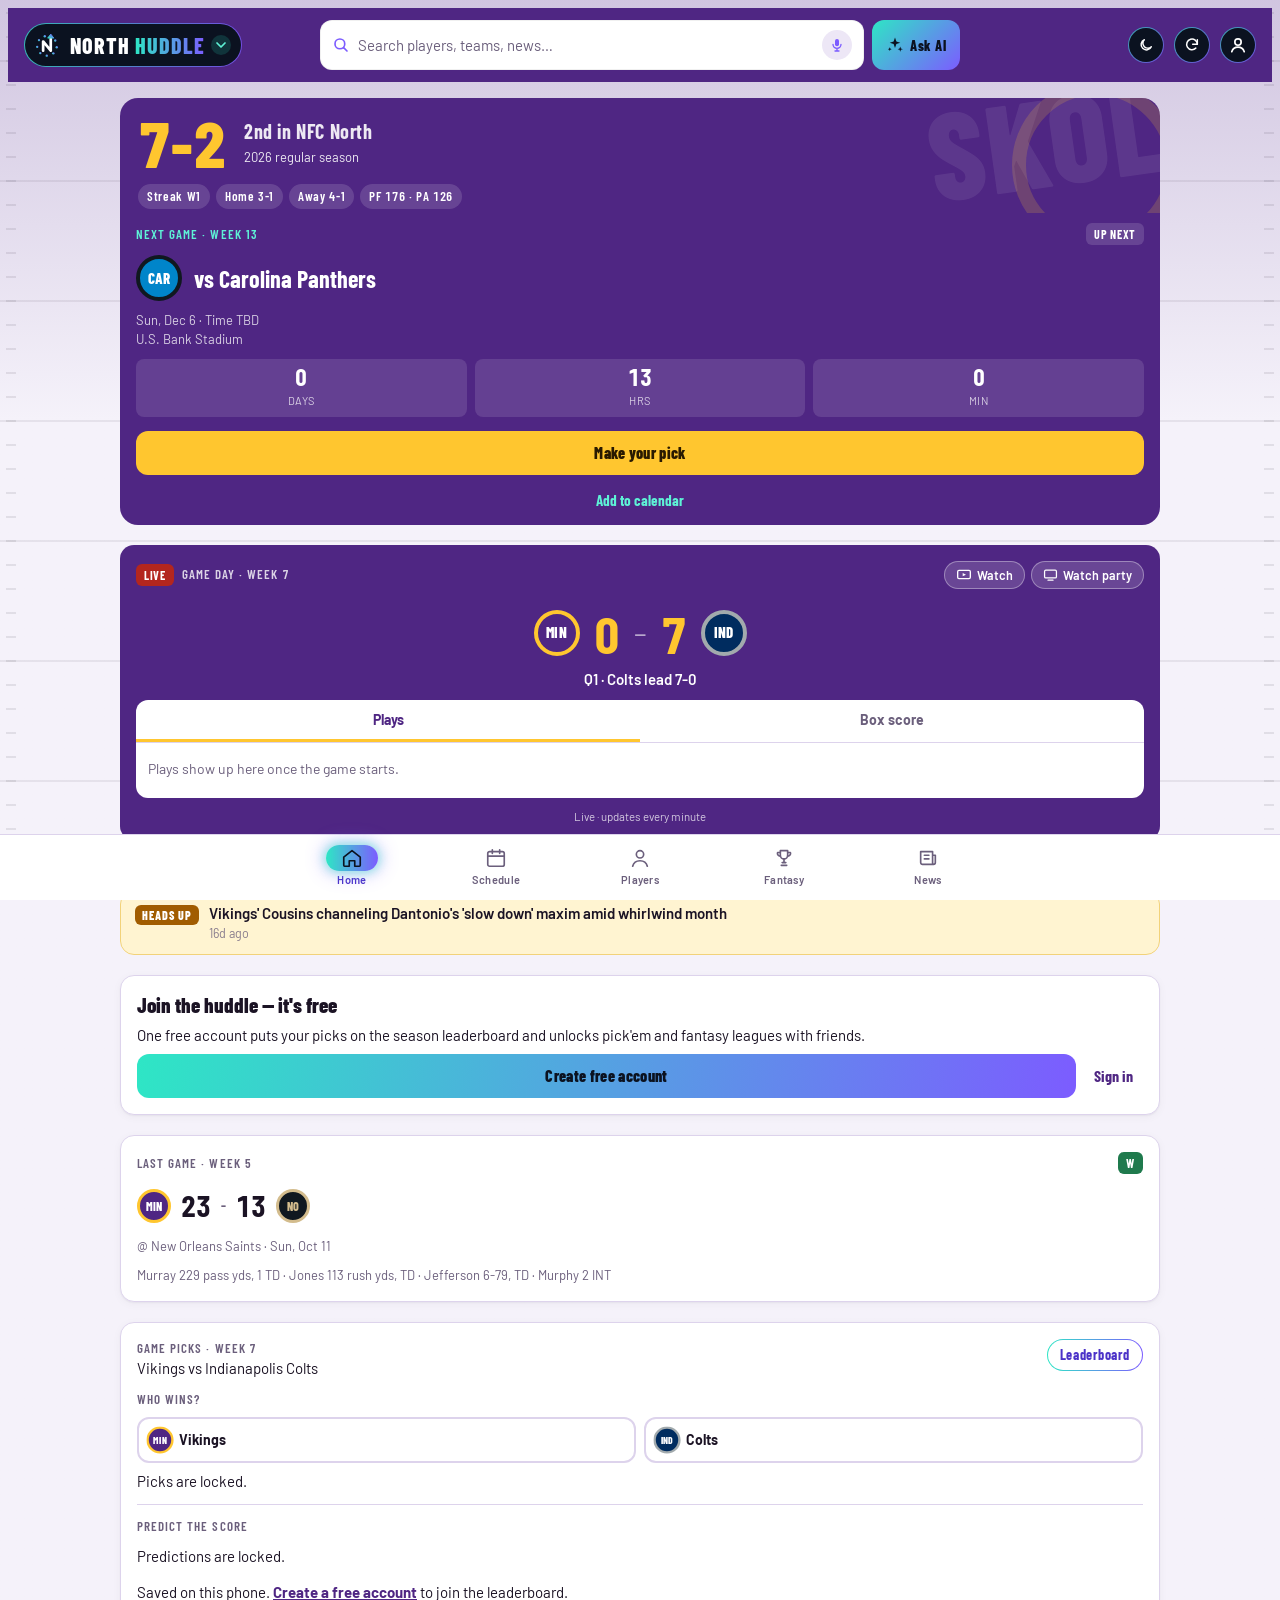
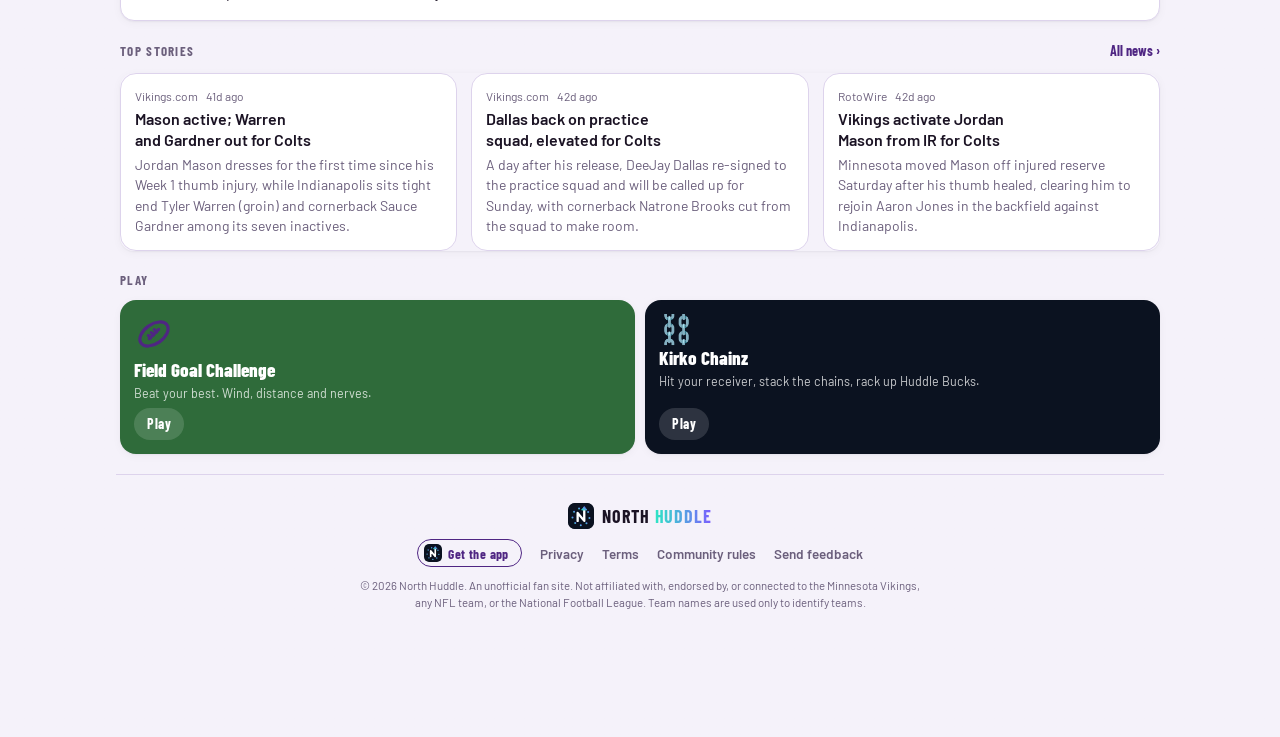
==== commit 87cd6089: "Home: record and next game are now one single card Co-Authored-By: Claude Opus 5.5 <noreply@anthropi" ====
--- a/index.html
+++ b/index.html
@@ -341,7 +341,7 @@
       <div class="fg-help" id="fgHelp">Tap to stop the aim, then tap again to set power.</div>`,document.body.appendChild(t),$("fgClose").addEventListener("click",closeGame),$("fgCanvas").addEventListener("pointerdown",e=>{e.preventDefault(),fgTap()}),t.addEventListener("click",e=>{e.target.closest("[data-fgagain]")&&fgStart()})),t.hidden=!1,document.body.style.overflow="hidden",FG.on=!0,fgResize(),fgStart(),window.addEventListener("resize",fgResize)}function closeGame(){FG.on=!1,cancelAnimationFrame(FG.raf);const t=$("fgGame");t&&(t.hidden=!0),document.body.style.overflow="",window.removeEventListener("resize",fgResize)}function fgResize(){const t=$("fgCanvas");if(!t)return;const e=t.parentElement.getBoundingClientRect(),a=Math.min(2,window.devicePixelRatio||1);t.width=e.width*a,t.height=e.height*a,t.style.width=e.width+"px",t.style.height=e.height+"px",FG.w=e.width,FG.h=e.height,FG.dpr=a}function fgStart(){Object.assign(FG,{score:0,lives:3,dist:20,made:0,phase:"aim",aim:0,aimDir:1,power:0,powDir:1,t:0,ball:null,msg:"",wind:0}),fgNewKick(),$("fgBest").textContent=gameBest(),fgHud(),$("fgMsg").innerHTML="",$("fgHelp").textContent="Tap to stop the aim, then tap again to set power.",cancelAnimationFrame(FG.raf),FG.last=performance.now(),FG.raf=requestAnimationFrame(fgLoop)}function fgNewKick(){FG.phase="aim",FG.aim=-1+Math.random()*2,FG.power=0,FG.powDir=1,FG.ball=null;const t=Math.min(15,4+FG.made*1.5);FG.wind=Math.round((Math.random()*2-1)*t)}function fgHud(){$("fgScore").textContent=FG.score,$("fgLives").innerHTML=ico("ball").repeat(FG.lives)||"\u2013"}function fgTap(){if(FG.phase==="aim"){FG.phase="power",FG.power=0,FG.powDir=1;return}if(FG.phase==="power"){fgKick();return}}function fgKick(){const t=.22+FG.dist*.0115,e=FG.aim*.9+FG.wind*.008*FG.dist/20+(FG.power>1,0),a=FG.power>.96?(FG.power-.96)*6:0,n=e+(Math.random()<.5?-1:1)*a*.4;FG.ball={t:0,x:n,short:FG.power<t,good:Math.abs(n)<.42&&FG.power>=t},FG.phase="flight"}function fgResult(){const t=FG.ball;let e;if(t.good){const a=FG.dist;FG.score+=a,FG.made++,e=`<b>IT'S GOOD!</b><span>+${a} \xB7 ${FG.dist} yards</span>`,FG.dist=Math.min(65,FG.dist+5),fgCheer(!0)}else FG.lives--,e=`<b class="miss">${t.short?"SHORT!":t.x<0?"WIDE LEFT!":"WIDE RIGHT!"}</b><span>${FG.dist} yards</span>`,fgCheer(!1);fgHud(),$("fgMsg").innerHTML=`<div class="fg-pop">${e}</div>`,FG.phase="result",setTimeout(()=>{FG.on&&($("fgMsg").innerHTML="",FG.lives<=0?fgOver():fgNewKick())},1300)}function fgCheer(t){if(!(typeof SOUND<"u"&&!SOUND))try{const e=window.AudioContext||window.webkitAudioContext;if(!e)return;const a=FG.ctx||(FG.ctx=new e),n=a.currentTime;(t?[392,523.25,659.25]:[220,174.6]).forEach((g,p)=>{const o=a.createOscillator(),s=a.createGain();o.type="triangle",o.frequency.value=g,s.gain.setValueAtTime(1e-4,n+p*.12),s.gain.exponentialRampToValueAtTime(.18,n+p*.12+.02),s.gain.exponentialRampToValueAtTime(1e-4,n+p*.12+.25),o.connect(s),s.connect(a.destination),o.start(n+p*.12),o.stop(n+p*.12+.3)})}catch{}}async function fgOver(){FG.phase="over";const t=gameBest(),e=Math.max(t,FG.score);store.set("vh_fgbest",String(e)),$("fgBest").textContent=e;let a="";if(ACC.db&&ACC.id)try{const n=ACC.db.doc("scores/"+ACC.id),f=await n.get(),g=f.exists?Number(f.data().best||0):0;FG.score>g&&await n.set({...f.exists?f.data():{},best:FG.score,made:FG.made,t:nowIso()}),a=`<div class="fg-board"><div class="label">Hub leaderboard</div>${(await ACC.db.collection("scores").orderBy("best","desc").limit(10).get()).docs.map((o,s)=>`<div class="fg-row${o.id===ACC.id?" me":""}"><span class="num">${s+1}</span>${av(o.id,"sm")}<span class="fg-nm" data-uname="${esc(o.id)}">${esc(personName(o.id))}</span><b class="num">${esc(o.data().best)}</b></div>`).join("")}</div>`}catch(n){console.warn("scores",n)}else a='<div class="fg-note">Sign in to get on the hub leaderboard.</div>';$("fgMsg").innerHTML=`<div class="fg-over"><div class="lg-ft">Game over</div><div class="fg-big num">${FG.score}</div><div class="t2">${FG.made} field goal${FG.made===1?"":"s"} \xB7 longest ${FG.made?FG.dist-5:0} yds${FG.score>t&&FG.score>0?" \xB7 <b>New best!</b>":""}</div>${a}<button class="btn-gold" data-fgagain="1">Kick again</button></div>`,$("fgHelp").textContent=""}function fgLoop(t){if(!FG.on)return;const e=Math.min(.05,(t-FG.last)/1e3);FG.last=t;const a=1.1+FG.made*.12;FG.phase==="aim"&&(FG.aim+=FG.aimDir*e*a*1.6,FG.aim>1&&(FG.aim=1,FG.aimDir=-1),FG.aim<-1&&(FG.aim=-1,FG.aimDir=1)),FG.phase==="power"&&(FG.power+=FG.powDir*e*(.9+FG.made*.06),FG.power>1.05&&(FG.power=1.05,FG.powDir=-1),FG.power<0&&(FG.power=0,FG.powDir=1)),FG.phase==="flight"&&(FG.ball.t+=e/1.1,FG.ball.t>=1&&(FG.ball.t=1,fgResult())),fgDraw(),FG.raf=requestAnimationFrame(fgLoop)}function fgDraw(){const t=$("fgCanvas"),e=t.getContext("2d"),a=FG.w,n=FG.h;e.setTransform(FG.dpr,0,0,FG.dpr,0,0);const f=getComputedStyle(document.documentElement),g=f.getPropertyValue("--gold").trim()||"#FFC62F",p=f.getPropertyValue("--purple").trim()||"#4F2683",o=e.createLinearGradient(0,0,0,n*.35);o.addColorStop(0,"#0d1b2a"),o.addColorStop(1,"#23344d"),e.fillStyle=o,e.fillRect(0,0,a,n*.35),e.fillStyle=p,e.fillRect(0,n*.27,a,n*.08);for(let i=0;i<a;i+=7)e.fillStyle=i/7%3?"rgba(255,255,255,.18)":g,e.globalAlpha=.35,e.fillRect(i,n*.28+i*13%9,3,3);e.globalAlpha=1;const s=n*.35,y=e.createLinearGradient(0,s,0,n);y.addColorStop(0,"#1f5a2c"),y.addColorStop(1,"#2f7a3c"),e.fillStyle=y,e.fillRect(0,s,a,n-s);const l=a/2,k=i=>s+(n-s)*Math.pow(i,1.7);e.strokeStyle="rgba(255,255,255,.35)",e.lineWidth=1;for(let i=1;i<=8;i++){const r=k(i/8);e.beginPath(),e.moveTo(0,r),e.lineTo(a,r),e.stroke()}e.beginPath(),e.moveTo(l-a*.08,s),e.lineTo(l-a*.55,n),e.moveTo(l+a*.08,s),e.lineTo(l+a*.55,n),e.stroke();const v=Math.max(.55,1.25-FG.dist/60),m=a*.26*v,x=s+6,h=x-n*.09*v,T=h-n*.2*v;e.strokeStyle=g,e.lineWidth=Math.max(3,5*v),e.lineCap="round",e.beginPath(),e.moveTo(l,x+14),e.lineTo(l,h),e.moveTo(l-m/2,h),e.lineTo(l+m/2,h),e.moveTo(l-m/2,h),e.lineTo(l-m/2,T),e.moveTo(l+m/2,h),e.lineTo(l+m/2,T),e.stroke(),e.fillStyle="#fff",e.font='700 14px "Barlow Condensed",system-ui',e.textAlign="left";const L=FG.wind===0?"No wind":`Wind ${Math.abs(FG.wind)} mph ${FG.wind>0?"\u2192":"\u2190"}`;e.fillText(L,12,22),e.textAlign="right",e.fillText(`${FG.dist}-yard attempt`,a-12,22);const d={x:l,y:n-50};if(FG.phase==="aim"||FG.phase==="power"){const i=l+FG.aim*m*1.1,r=h-10;e.setLineDash([6,6]),e.strokeStyle="rgba(255,255,255,.8)",e.lineWidth=2,e.beginPath(),e.moveTo(d.x,d.y),e.lineTo(i,r),e.stroke(),e.setLineDash([]),e.fillStyle=FG.phase==="aim"?g:"#fff",e.beginPath(),e.arc(i,r,6,0,7),e.fill()}if(FG.phase==="power"||FG.phase==="aim"){const r=n*.36,u=a-28,b=n-70-r,D=.22+FG.dist*.0115;e.fillStyle="rgba(0,0,0,.45)",e.fillRect(u,b,14,r);const A=Math.min(1,FG.power/1.05),w=e.createLinearGradient(0,b+r,0,b);w.addColorStop(0,"#4cc38a"),w.addColorStop(.75,g),w.addColorStop(1,"#e5322b"),e.fillStyle=w,e.fillRect(u,b+r*(1-A),14,r*A);const H=b+r*(1-Math.min(1,D/1.05));e.fillStyle="#fff",e.fillRect(u-5,H-1,24,2),e.font='700 11px "Barlow Condensed",system-ui',e.textAlign="right",e.fillText("POWER",u+14,b-6)}let C=d.x,M=d.y,c=13;if(FG.ball){const i=FG.ball.t,r=l+FG.ball.x*m*1.1,u=FG.ball.short?x+10:T-6,b=Math.sin(Math.PI*i)*n*.25*(FG.ball.short?.6:1);C=d.x+(r-d.x)*i,M=d.y+(u-d.y)*i-b,c=13*(1-.78*i)}e.save(),e.translate(C,M),e.rotate(FG.ball?FG.ball.t*12:-.4),e.fillStyle="#7a3e1d",e.beginPath(),e.ellipse(0,0,c*1.25,c*.8,0,0,7),e.fill(),e.strokeStyle="#fff",e.lineWidth=Math.max(1,c*.12),e.beginPath(),e.moveTo(-c*.45,0),e.lineTo(c*.45,0),e.stroke();for(let i=-2;i<=2;i++)e.beginPath(),e.moveTo(i*c*.18,-c*.18),e.lineTo(i*c*.18,c*.18),e.stroke();e.restore(),FG.ball||(e.fillStyle="rgba(0,0,0,.25)",e.beginPath(),e.ellipse(d.x,d.y+12,16,4,0,0,7),e.fill())}const _renderHome3=renderHome;renderHome=function(){_renderHome3();const t=$("v-home");if(!S.meta)return;const e=$("fanChat")||t.querySelector(".gameday")||t.querySelector(".hero");!e||t.querySelector(".fg-card")||e.insertAdjacentHTML("afterend",`<button class="card fg-card" data-game="1"><span class="fg-ico">${ico("ball","big")}</span><span class="grow"><span class="lg-ft">Field Goal Challenge</span><span class="t2">Beat your best${gameBest()?` (${gameBest()})`:""}. Wind, distance and nerves.</span></span><span class="tbtn">Play</span></button>`)},document.addEventListener("click",t=>{t.target.closest("[data-game]")&&openGame()}),document.addEventListener("keydown",t=>{FG.on&&(t.key===" "||t.key==="Enter")&&(t.preventDefault(),FG.phase==="over"?fgStart():fgTap()),FG.on&&t.key==="Escape"&&closeGame()}),renderHome();</script>
 <script>function heroWord(){return CUR==="MIN"?"SKOL":((SAYINGS[CUR]||[])[0]||NICK()).toUpperCase()}function skelRows(e){return`<div class="list skel-list">${Array.from({length:e},()=>'<div class="row"><span class="sk sk-c"></span><div class="grow"><span class="sk sk-l"></span><span class="sk sk-s"></span></div></div>').join("")}</div>`}function skelHome(){return`<div class="sk sk-hero"></div><div class="sk sk-card"></div>${skelRows(3)}`}function skelize(){S.dbMissing||document.querySelectorAll(".empty").forEach(e=>{/once data loads|Loading the latest/i.test(e.textContent)&&!e.dataset.sk&&(e.dataset.sk="1",e.outerHTML=skelRows(4))})}const _renderAllP=renderAll;renderAll=function(){_renderAllP(),skelize(),S.meta&&!document.body.classList.contains("loaded")&&document.body.classList.add("loaded")};let fcOpen=(()=>{const e=store.get("vh_fcopen");return e?e==="1":window.matchMedia("(min-width:900px)").matches})();const _renderHomeP=renderHome;renderHome=function(){if(typeof FC<"u"&&FC.el&&FC.el.contains(document.activeElement)){FC.pending=!0;return}_renderHomeP();const e=$("v-home");if(!S.meta){!S.dbMissing&&(CUR==="MIN"||loadingTeam[CUR]||DB)&&(e.innerHTML=skelHome());return}const t=e.querySelector(".hero");if(!t)return;t.insertAdjacentHTML("afterbegin",`<span class="hero-word" aria-hidden="true">${esc(heroWord())}</span>`);const s=n=>{const r=e.querySelector(n);return r&&r.remove(),r},a=s(".gameday"),o=s(".lg-home"),p=s(".alert"),v=s(".fg-card"),c=typeof FC<"u"&&FC.el&&e.contains(FC.el)?FC.el:null;c&&c.remove();const f=[...e.querySelectorAll(".game-card")];f.forEach(n=>n.remove());let h=null,l=null;[...e.querySelectorAll("h2")].forEach(n=>{const r=n.nextElementSibling;n.textContent.trim().toLowerCase()==="latest news"?(h=n,l=r):(n.remove(),r&&r.remove())}),t.remove(),h&&h.remove(),l&&l.remove(),e.innerHTML="";const g=S.meta,m=document.createElement("div");m.className="home-grid";const d=document.createElement("div");d.className="col-main";const u=document.createElement("div");u.className="col-side";const i=(n,r)=>(n&&n.style&&(n.style.order=r),n);if(d.append(i(t,1)),d.insertAdjacentHTML("beforeend",`<div class="upd-line" style="order:2">${ico("clock")} Updated ${esc(ago(g.updatedAt))} \xB7 ${esc(fmtDate(g.updatedAt,{month:"short",day:"numeric",hour:"numeric",minute:"2-digit"}))} CT</div>`),a&&d.append(i(a,3)),o&&d.append(i(o,5)),p&&d.append(i(p,6)),f.length){const n=document.createElement("div");n.className="sb-row",f.forEach(r=>n.append(r)),d.append(i(n,7))}l&&(d.insertAdjacentHTML("beforeend",'<div class="sec-head" style="order:8"><h2>Top stories</h2><button class="see-all" data-goto="news">All news \u203A</button></div>'),d.append(i(l,9))),c&&(c.classList.toggle("open",fcOpen),u.append(i(c,4))),v&&u.append(i(v,10)),m.append(d,u),e.append(m),tickCountdown()},document.addEventListener("click",e=>{const t=e.target.closest("[data-goto]");if(t){setTab(t.dataset.goto);return}if(e.target.closest(".fc-head")&&FC.el&&(fcOpen=!FC.el.classList.contains("open"),FC.el.classList.toggle("open",fcOpen),store.set("vh_fcopen",fcOpen?"1":"0"),fcOpen)){const a=$("fcList");a&&(a.scrollTop=a.scrollHeight)}}),function(){const e=typeof fanChatEl=="function"?fanChatEl():null;if(e){const t=e.querySelector(".fc-head");t&&!t.querySelector(".fc-chev")&&(t.setAttribute("role","button"),t.setAttribute("tabindex","0"),t.insertAdjacentHTML("beforeend",`<span class="fc-chev">${ico("chev")}</span>`)),e.classList.toggle("open",fcOpen)}}(),function(){document.querySelector('nav.tabs button[data-tab="depth"]')?.remove();const e=$("v-players"),t=$("v-depth");e&&t&&(t.classList.add("nested"),e.appendChild(t)),$("pmode").querySelector('[data-pmode="vikings"]').insertAdjacentHTML("afterend",'<button data-pmode="depth" aria-pressed="false">Depth</button>');const s=$("pmode").querySelector('[data-pmode="tracker"]');s&&(s.textContent="Tracker");const a=$("pVikings");a&&!$("pLeaders")&&a.insertAdjacentHTML("afterbegin",'<div id="pLeaders"></div>')}();function syncDepthVis(){const e=$("v-depth");e&&(e.hidden=!(S.tab==="players"&&S.pmode==="depth"))}const _setTabP=setTab;setTab=function(e){e==="depth"&&(e="players",setPmode("depth")),_setTabP(e),syncDepthVis()};const _setPmodeP=setPmode;setPmode=function(e){_setPmodeP(e),syncDepthVis()};const _renderPlayersP=renderPlayers;renderPlayers=function(){_renderPlayersP();const e=$("pLeaders");if(e){const t=S.players.length?leaderCards():"";e.innerHTML=t?`<h2>Season leaders</h2><div class="leaders">${t}</div>`:""}};const _renderDepthP=renderDepth;renderDepth=function(){_renderDepthP();const e=$("depthBody");if(e&&S.injuries.length&&S.dunit!=="special"){const t=[...e.querySelectorAll("h2")].find(o=>/Depth chart/.test(o.textContent)),s=S.injuries.slice().sort((o,p)=>(/reserve/i.test(o.status)?1:0)-(/reserve/i.test(p.status)?1:0)),a=window.__injAll?s:s.slice(0,5);(t||e.firstChild)?.insertAdjacentHTML("beforebegin",`<h2>Injury report</h2><div class="list">${a.map(o=>`<div class="row"><div class="grow"><div class="t1">${esc(o.player)} <span class="chip pos">${esc(o.pos)}</span></div><div class="t2">${esc(o.injury)}${o.note?" \xB7 "+esc(o.note):""}</div></div><div class="inj-status ${/out|ir|reserve/i.test(o.status)?"out":""}">${esc(o.status)}</div></div>`).join("")}</div>${s.length>5?`<button class="tbtn inj-more" data-injall="1">${window.__injAll?"Show fewer":"Show all "+s.length}</button>`:""}`)}},document.addEventListener("click",e=>{e.target.closest("[data-injall]")&&(window.__injAll=!window.__injAll,renderDepth())}),store.get("vh_pmode")==="depth"&&setPmode("depth"),location.hash==="#depth"&&setTab("depth"),document.addEventListener("click",async e=>{if(e.target.closest("[data-copyurl]"))try{await navigator.clipboard.writeText(MAIN_URL),toast("Link copied.")}catch{const s=document.querySelector(".acct-url input");s&&(s.focus(),s.select()),toast("Press and hold the link to copy it.")}}),renderAll(),syncDepthVis();</script>
 
-<style>.auth-seg{display:flex;gap:4px;background:var(--surface-2);border-radius:var(--r-sm);padding:4px;margin:4px 0 12px}.auth-seg button{flex:1;border:0;background:none;font:600 15px var(--body);color:var(--muted);padding:9px;border-radius:var(--r-sm);cursor:pointer}.auth-seg button[aria-pressed=true]{background:var(--surface);color:var(--fg);box-shadow:0 1px 3px #0000001f}.auth-form{display:flex;flex-direction:column;gap:10px}.auth-form label{display:flex;flex-direction:column;gap:4px;font:600 13px var(--body);color:var(--muted)}.auth-form input{font:16px var(--body);color:var(--fg);background:var(--bg);border:1px solid var(--line);border-radius:var(--r-sm);padding:11px 12px}.auth-form input:focus{outline:2px solid var(--purple);outline-offset:1px}.auth-err{min-height:1.2em;font-size:13.5px;color:var(--loss)}.auth-err:empty{min-height:0}.auth-link{background:none;border:0;color:var(--purple-ink);font:600 14px var(--body);padding:10px 0;cursor:pointer;align-self:flex-start}.auth-out{margin-top:12px;width:100%}.nh-foot{font-size:11.5px;line-height:1.45;color:var(--muted);text-align:center;padding:18px 12px 8px;max-width:640px;margin:0 auto}.gd-field{background:#ffffff14;border-radius:12px;padding:10px 10px 8px;display:flex;flex-direction:column;gap:8px}.lf-top{display:flex;align-items:center;gap:8px;flex-wrap:wrap;font-size:14px}.lf-top .tb{transform:scale(.85)}.lf-dd{opacity:.85;font-variant-numeric:tabular-nums}.lf-rz{margin-left:auto}.lf{width:100%;height:auto;display:block}.lf-grass{fill:#2e7d3a}.lf-red{fill:#c62828;opacity:.22}.lf-yl{stroke:#fff;stroke-opacity:.55;stroke-width:.25}.lf-tick{stroke:#fff;stroke-opacity:.5;stroke-width:.2}.lf-num{fill:#fff;fill-opacity:.8;font:700 4px var(--display);text-anchor:middle}.lf-ez{font:800 4.2px var(--display);text-anchor:middle;dominant-baseline:middle;letter-spacing:.3px}.lf-los{stroke:#4fa3ff;stroke-width:.6}.lf-fd{stroke:#ffd400;stroke-width:.6}.lf-ball{fill:#7b4a21;stroke:#3e2310;stroke-width:.25}.lf-lace{stroke:#fff;stroke-width:.3}.lf-arrow{fill:#fff}.lf-last{font-size:13px;line-height:1.35;opacity:.9}.lf-last .label{color:var(--gold);margin-right:4px}#adminView{position:fixed;inset:0;z-index:60;background:var(--bg);overflow-y:auto;padding:0 16px 40px;-webkit-overflow-scrolling:touch}#adminView[hidden]{display:none}body.adm-open{overflow:hidden}.adm-top{position:sticky;top:0;z-index:2;display:flex;align-items:center;gap:8px;background:var(--purple);color:#fff;margin:0 -16px;padding:12px 16px}.adm-title{font:800 22px var(--display);letter-spacing:.04em;text-transform:uppercase;flex:1}.adm-top .x{color:#fff}.adm-top .tbtn{background:#ffffff26;color:#fff;border-color:transparent}.adm-tabs{margin:14px 0 4px}.adm-body{max-width:760px;margin:0 auto;display:flex;flex-direction:column;gap:12px}.adm-stats{display:grid;grid-template-columns:repeat(2,1fr);gap:8px}@media (min-width:640px){.adm-stats{grid-template-columns:repeat(4,1fr)}}.adm-stat{background:var(--surface);border:1px solid var(--line);border-radius:12px;padding:12px;display:flex;flex-direction:column;gap:2px}.adm-stat b{font:800 28px var(--display);color:var(--purple-ink)}.adm-stat span{font-size:12.5px;color:var(--muted)}.adm-user .av{width:40px;height:40px}.adm-msg{white-space:pre-wrap;word-break:break-word;font-weight:500}.adm-danger{background:var(--loss)!important;color:#fff!important;border-color:var(--loss)!important}.adm-lg{display:flex;flex-direction:column;gap:6px}.adm-lg-h{display:flex;justify-content:space-between;gap:8px;align-items:flex-start}.adm-chips{display:flex;flex-wrap:wrap;gap:6px}.adm-btn{width:100%;margin-top:12px}.adm-hdr{border-color:var(--gold);color:var(--gold)}.gd-wp .wp-bar{height:10px;border-radius:999px;background:#ffffff38;overflow:hidden}.gd-wp .wp-us{display:block;height:100%;background:var(--gold);border-radius:999px;transition:width .6s}.gd-wp .wp-lab{display:flex;justify-content:space-between;font-size:13px;margin-top:4px}.gd-wp .wp-lab b{color:var(--gold)}.wp-spark{width:100%;height:34px;display:block;margin-top:4px}.wp-mid{stroke:#fff;stroke-opacity:.25;stroke-dasharray:2 2;stroke-width:.5;vector-effect:non-scaling-stroke}.wp-line{fill:none;stroke:var(--gold);stroke-width:1.6;vector-effect:non-scaling-stroke;stroke-linejoin:round}.gx{background:var(--surface);color:var(--fg);border-radius:12px;overflow:hidden}.gx-seg{display:flex;border-bottom:1px solid var(--line)}.gx-seg button{flex:1;border:0;background:none;font:700 14px var(--body);color:var(--muted);padding:11px 6px;cursor:pointer;border-bottom:3px solid transparent}.gx-seg button[aria-selected=true]{color:var(--purple-ink);border-bottom-color:var(--gold)}.gx-n{display:inline-block;min-width:18px;padding:0 5px;border-radius:999px;background:var(--surface-2);font-size:11px}.gx-pane{padding:10px 12px 12px;display:flex;flex-direction:column;gap:8px}.gx-empty{color:var(--muted);font-size:14px;padding:6px 0}.gx-play{border-left:3px solid var(--line);padding:2px 0 2px 10px}.gx-play.gx-score{border-left-color:var(--gold);background:linear-gradient(90deg,rgba(255,198,47,.14),transparent)}.gx-pm{font-size:12px;color:var(--muted);font-variant-numeric:tabular-nums}.gx-pt{font-size:14px;line-height:1.35}.gx-more{align-self:center}.gx-teams{display:flex;gap:6px}.gx-teams button{border:1px solid var(--line);background:var(--bg);border-radius:999px;padding:5px 14px;font:700 13px var(--body);color:var(--muted);cursor:pointer}.gx-teams button[aria-pressed=true]{background:var(--purple);border-color:var(--purple);color:#fff}.gx-box{width:100%;border-collapse:collapse;font-size:13px}.gx-box th{text-align:right;font:700 11px var(--body);color:var(--muted);text-transform:uppercase;padding:6px 4px;border-bottom:1px solid var(--line)}.gx-box th:first-child,.gx-box td:first-child{text-align:left}.gx-box td{text-align:right;padding:5px 4px;border-bottom:1px solid var(--line);white-space:nowrap}.gx-box td:first-child{white-space:normal}.gc-list{max-height:320px}.pred-card{display:flex;flex-direction:column;gap:10px}.pred-head{display:flex;justify-content:space-between;align-items:flex-start;gap:8px}.pred-form{display:flex;align-items:center;gap:8px;flex-wrap:wrap}.pred-form label{display:flex;align-items:center;gap:6px}.pred-form input{width:58px;font:800 22px var(--display);text-align:center;padding:6px;border:1px solid var(--line);border-radius:var(--r-sm);background:var(--bg);color:var(--fg)}.pred-form .btn-gold{flex:1;min-width:120px}.pred-dash{font:800 22px var(--display);color:var(--muted)}.pred-rank{width:22px;text-align:center;color:var(--muted)}.rx-row{display:flex;flex-wrap:wrap;gap:4px;margin-top:4px;align-items:center;position:relative}.rx-chip,.rx-add{border:1px solid var(--line);background:var(--surface);border-radius:999px;padding:1px 8px;font-size:13px;line-height:1.6;cursor:pointer;color:var(--fg)}.rx-chip.mine{border-color:var(--purple);background:var(--surface-2)}.rx-add{color:var(--muted);font-size:12px}.rx-pick{display:flex;gap:2px;background:var(--surface);border:1px solid var(--line);border-radius:999px;padding:2px 4px;box-shadow:0 4px 14px #00000026}.rx-pick button{border:0;background:none;font-size:20px;padding:2px 4px;cursor:pointer;border-radius:var(--r-sm)}.rx-pick button:hover{background:var(--surface-2)}.g-btn{display:flex;align-items:center;justify-content:center;gap:10px;width:100%;padding:11px;border:1px solid var(--line);border-radius:var(--r-sm);background:#fff;color:#1f1f1f;font:600 15px var(--body);cursor:pointer}.g-btn svg{width:20px;height:20px}.or-line{display:flex;align-items:center;gap:10px;color:var(--muted);font-size:12.5px;margin:10px 0 2px}.or-line:before,.or-line:after{content:"";flex:1;height:1px;background:var(--line)}.wpk{display:flex;flex-direction:column;gap:8px;padding-bottom:12px;border-bottom:1px solid var(--line)}.wpk-btns{display:grid;grid-template-columns:1fr 1fr;gap:8px}.wp-pick{display:flex;align-items:center;gap:6px;padding:8px;border:2px solid var(--line);border-radius:12px;background:var(--surface);color:var(--fg);font:700 15px var(--body);cursor:pointer;text-align:left;min-width:0}.wp-pick .wpk-name{flex:1;min-width:0;overflow:hidden;text-overflow:ellipsis;white-space:nowrap}.wp-pick .wpk-pct{font:800 18px var(--display);color:var(--purple-ink)}.wp-pick.mine{border-color:var(--purple);background:var(--surface-2)}.wp-pick.won{border-color:var(--win)}.wpk-won{color:var(--win);font-weight:800}.wp-pick[disabled]{cursor:default}.wpk-bar{height:8px;border-radius:999px;background:var(--line);overflow:hidden}.wpk-bar span{display:block;height:100%;background:var(--purple);border-radius:999px}.wpk-whos{display:grid;grid-template-columns:1fr 1fr;gap:8px}.wpk-who{display:flex;flex-direction:column;gap:4px;min-width:0}.wpk-avs{display:flex}.wpk-avs .av{width:24px;height:24px;margin-right:-6px;border:2px solid var(--surface)}.pred-sub{margin-top:2px}.wp-pick .tb{transform:scale(.8);margin:-4px;flex:none}.wp-pick .wpk-name{font-size:14px}.inj-more{align-self:center;margin:8px auto 0;display:block}.gm-seg{margin-bottom:4px}.sb-head{display:flex;align-items:baseline;justify-content:space-between;gap:8px;flex-wrap:wrap}.sb-head h2{margin:0}.sb-grid{display:grid;grid-template-columns:1fr;gap:8px}@media (min-width:640px){.sb-grid{grid-template-columns:1fr 1fr}}.sb-game{display:flex;flex-direction:column;gap:6px;text-align:left;cursor:pointer;border:1px solid var(--line);font:inherit;color:inherit;width:100%}.sb-game.live{border-color:var(--loss)}.sb-game.mine{box-shadow:inset 3px 0 0 var(--gold)}.sb-teams{display:flex;flex-direction:column;gap:4px}.sb-team{display:flex;align-items:center;gap:8px;font-weight:600;color:var(--muted)}.sb-team .tb{transform:scale(.8);margin:-3px}.sb-team b{margin-left:auto;font:800 20px var(--display);color:var(--fg)}.sb-team.win{color:var(--fg)}.sb-abbr{min-width:36px}.sb-poss{color:#b07f00;font-size:12px}.sb-meta{display:flex;align-items:center;gap:8px;flex-wrap:wrap;font-size:13px}.gs-score{display:flex;align-items:center;gap:10px;margin-top:4px}.gs-score b{font:800 30px var(--display)}.gs-at{color:var(--muted);font-weight:700}.gs-sit{display:flex;align-items:center;gap:6px;flex-wrap:wrap;font-size:14px;margin:6px 0}.gs-sit .tb{transform:scale(.75);margin:-4px}.gs-last{margin-bottom:8px}.gs-sec{display:flex;flex-direction:column;gap:6px;margin:12px 0}.gs-wp{height:10px;border-radius:999px;background:var(--line);overflow:hidden}.gs-wph{display:block;height:100%;background:var(--purple)}.st-grid{display:grid;grid-template-columns:1fr;gap:10px}@media (min-width:640px){.st-grid{grid-template-columns:1fr 1fr}}.st-card.mine{border:2px solid var(--gold)}.st-h{font:800 15px var(--display);letter-spacing:.06em;text-transform:uppercase;color:var(--muted);margin-bottom:6px}.st-t{width:100%;border-collapse:collapse;font-size:14px}.st-t th{font:700 11px var(--body);color:var(--muted);text-align:right;padding:4px}.st-t td{text-align:right;padding:6px 4px;border-top:1px solid var(--line)}.st-t td:first-child,.st-t th:first-child{text-align:left}.st-t tr.me td{background:var(--surface-2);font-weight:700}.st-team{display:inline-flex;align-items:center;gap:6px}.st-team .tb{transform:scale(.75);margin:-4px}.st-seed{font:800 10px var(--display);background:var(--gold);color:var(--on-gold);border-radius:999px;padding:1px 5px}.pp-card{display:flex;flex-direction:column;gap:6px}.pp-row{display:flex;align-items:center;gap:8px;font-size:14px;padding:4px 0;border-top:1px solid var(--line)}.pp-row.me{font-weight:700}.pp-row .tb{transform:scale(.75);margin:-4px}.pp-seed{width:18px;text-align:center;color:var(--muted)}.lp-line{color:var(--purple-ink)}.lp-tap{cursor:pointer}.sl-intro{display:flex;gap:12px;align-items:center}.sl-logo{width:40px;height:40px;border-radius:var(--r-sm);background:#1b2236;color:#7cf5d9;font:800 22px var(--display);display:grid;place-items:center;flex:none}.sl-form{display:flex;flex-direction:column;gap:6px}.sl-row{display:flex;gap:8px}.sl-row input{flex:1;min-width:0;font:16px var(--body);padding:10px 12px;border:1px solid var(--line);border-radius:var(--r-sm);background:var(--bg);color:var(--fg)}.sl-head{display:flex;align-items:center;gap:10px}.sl-head .av,.sl-team .av{width:36px;height:36px}.sl-select{width:100%;font:15px var(--body);padding:10px;border:1px solid var(--line);border-radius:var(--r-sm);background:var(--surface);color:var(--fg)}.sl-mu{display:grid;grid-template-columns:1fr;gap:12px}@media (min-width:640px){.sl-mu{grid-template-columns:1fr 1fr}}.sl-side{display:flex;flex-direction:column;gap:4px}.sl-team{display:flex;align-items:center;gap:8px;padding-bottom:6px;border-bottom:2px solid var(--line)}.sl-pts{font:800 26px var(--display);color:var(--purple-ink)}.sl-pl{display:flex;align-items:center;gap:8px;padding:4px 0;border-bottom:1px solid var(--line);font-size:14px}.sl-me{background:var(--surface-2)}.sl-pf{min-width:70px;text-align:right}.gs-sec .wp-lab{display:flex;justify-content:space-between;font-size:13px}.sl-pl .grow,.sl-team .grow,.sl-head .grow{flex:1;min-width:0}.news-wrap{position:relative}.nc-btn{display:inline-flex;align-items:center;gap:5px;border:0;background:none;color:var(--purple-ink);font:600 13px var(--body);padding:4px 14px 10px;cursor:pointer}.nc-btn svg{width:15px;height:15px}.nc-title{font-size:20px!important;line-height:1.2}.nc-list{max-height:55vh}.poll-card{display:flex;flex-direction:column;gap:8px}.pl-opt{position:relative;display:flex;align-items:center;gap:8px;width:100%;padding:11px 12px;border:2px solid var(--line);border-radius:12px;background:var(--surface);color:var(--fg);font:600 15px var(--body);cursor:pointer;overflow:hidden;text-align:left}.pl-opt.mine{border-color:var(--purple)}.pl-opt[disabled]{cursor:default}.pl-bar{position:absolute;inset:0 auto 0 0;background:var(--surface-2);z-index:0;transition:width .5s}.pl-txt,.pl-pct{position:relative;z-index:1}.pl-txt{flex:1}.pl-pct{font:800 16px var(--display);color:var(--purple-ink)}.linkish{border:0;background:none;color:var(--purple-ink);font:inherit;font-weight:700;padding:0;cursor:pointer}.adm-pollf{display:flex;flex-direction:column;gap:8px}.adm-pollf input{font:15px var(--body);padding:10px;border:1px solid var(--line);border-radius:var(--r-sm);background:var(--bg);color:var(--fg)}.nbs{display:inline-flex;gap:3px;vertical-align:middle;margin-left:4px}.nb{display:inline-flex;align-items:center;gap:2px;height:16px;padding:0 5px;border-radius:999px;font:800 10px/1 var(--display);letter-spacing:.04em;text-transform:uppercase;vertical-align:middle}.nb svg{width:10px;height:10px;fill:currentColor}.nb-vip{background:linear-gradient(135deg,#ffd84d,#e8a800);color:#3a2600}.nb-donor{background:#c2185b;color:#fff}.nb-exact,.nb-called{background:var(--surface-2);color:var(--purple-ink);padding:0 3px}.av.av-vip{box-shadow:0 0 0 2px #f2b705}.adm-badges{display:flex;align-items:center;gap:6px;margin-top:6px;flex-wrap:wrap}.adm-bt{display:inline-flex;align-items:center;gap:4px;border:1px solid var(--line);background:var(--bg);color:var(--muted);border-radius:999px;padding:3px 10px;font:700 12px var(--body);cursor:pointer}.adm-bt svg{width:12px;height:12px;fill:currentColor}.adm-bt.on[data-admbadge=vip]{background:linear-gradient(135deg,#ffd84d,#e8a800);color:#3a2600;border-color:#e8a800}.adm-bt.on[data-admbadge=donor]{background:#c2185b;color:#fff;border-color:#c2185b}.presence{display:inline-flex;align-items:center;gap:6px;font-size:12.5px;color:var(--muted)}.upd-line .presence{margin-left:auto}.upd-line{display:flex;align-items:center;gap:6px;flex-wrap:wrap}.presence-slot{margin-left:auto}.pr-dot{width:8px;height:8px;border-radius:50%;background:#2ebd5f;box-shadow:0 0 0 3px #2ebd5f40;animation:pulse 1.6s infinite}.pr-faces{display:flex}.pr-faces .av{width:20px;height:20px;margin-right:-6px;border:2px solid var(--bg)}.pr-faces:not(:empty){margin-right:6px}.gd-pres .presence{color:#ffffffd9}.gd-pres .pr-faces .av{border-color:var(--purple)}.install-bar{position:fixed;left:12px;right:12px;bottom:calc(76px + env(safe-area-inset-bottom));z-index:40;display:flex;align-items:center;gap:10px;background:var(--surface);border:1px solid var(--line);border-radius:var(--r);padding:10px 10px 10px 12px;box-shadow:0 8px 28px #00000038;max-width:560px;margin:0 auto}.install-bar img{width:40px;height:40px;border-radius:var(--r-sm)}.install-bar .grow{display:flex;flex-direction:column;min-width:0;font-size:13px;color:var(--muted)}.install-bar b{color:var(--fg);font-size:15px}.install-bar .btn-gold{padding:8px 14px;width:auto}.nh-share{display:inline-flex;align-items:center;gap:6px;align-self:flex-start;margin-top:8px}.nh-share svg{width:15px;height:15px}.push-panel{display:flex;flex-direction:column;gap:8px;margin-top:12px}.push-panel .t1{display:flex;align-items:center;gap:6px}.ico-bell{width:18px;height:18px;color:var(--purple-ink)}.pa-row{display:flex;align-items:center;justify-content:space-between;gap:10px;font-size:14px;padding:6px 0;border-top:1px solid var(--line)}.pa-row input{width:20px;height:20px;accent-color:var(--purple)}.pa-btns{display:flex;gap:8px;flex-wrap:wrap}#searchView{position:fixed;inset:0;z-index:70;background:var(--bg);display:flex;flex-direction:column}#searchView[hidden]{display:none}body.sv-open{overflow:hidden}.sv-top{display:flex;align-items:center;gap:8px;padding:10px 12px;background:var(--purple);padding-top:calc(10px + env(safe-area-inset-top))}.sv-box{flex:1;display:flex;align-items:center;gap:8px;background:var(--surface);border-radius:12px;padding:0 12px;color:var(--muted)}.sv-box svg{width:18px;height:18px;flex:none}.sv-box input{flex:1;min-width:0;border:0;background:none;font:16px var(--body);color:var(--fg);padding:11px 0;outline:none}.sv-top .tbtn{background:#ffffff26;color:#fff;border-color:transparent}.sv-body{flex:1;overflow-y:auto;padding:8px 12px 40px;max-width:760px;width:100%;margin:0 auto;box-sizing:border-box}.sv-h{display:flex;align-items:center;gap:6px;font:800 12px var(--display);letter-spacing:.08em;text-transform:uppercase;color:var(--muted);margin:14px 2px 6px}.sv-h svg{width:14px;height:14px;fill:var(--gold)}.sv-row{display:flex;align-items:center;gap:10px;width:100%;text-align:left;background:var(--surface);border:1px solid var(--line);border-radius:12px;padding:10px 12px;margin-bottom:6px;font:inherit;color:inherit;cursor:pointer}.sv-row .grow{flex:1;min-width:0}.sv-row .t1{white-space:nowrap;overflow:hidden;text-overflow:ellipsis}.sv-ico{width:32px;height:32px;border-radius:50%;background:var(--surface-2);display:grid;place-items:center;color:var(--purple-ink);flex:none}.sv-ico svg{width:16px;height:16px;fill:currentColor}.sv-row:not(.sv-ai) .sv-ico svg{fill:none}.sv-b .tb{transform:scale(.8);margin:-3px}.sv-ai{border-color:var(--gold);background:linear-gradient(90deg,rgba(255,198,47,.16),var(--surface));margin-top:8px}.sv-ai .sv-ico{background:var(--purple);color:var(--gold)}.sv-tips{display:flex;flex-wrap:wrap;gap:6px}.sv-tips .sv-h,.sv-tips p{width:100%}.sv-chip{cursor:pointer;border:1px solid var(--line);background:var(--surface);font-size:13px;padding:6px 10px}.sv-none{padding:10px 2px}.ai-thread{display:flex;flex-direction:column;gap:8px;max-height:48vh;overflow-y:auto;padding:2px}.ai-msg{max-width:88%;padding:10px 12px;border-radius:var(--r);font-size:15px;line-height:1.45}.ai-msg.user{align-self:flex-end;background:var(--purple);color:#fff;border-bottom-right-radius:4px}.ai-msg.assistant{align-self:flex-start;background:var(--surface);border:1px solid var(--line);border-bottom-left-radius:4px}.ai-typing{display:flex;gap:4px}.ai-typing span{width:7px;height:7px;border-radius:50%;background:var(--muted);animation:pulse 1s infinite}.ai-typing span:nth-child(2){animation-delay:.2s}.ai-typing span:nth-child(3){animation-delay:.4s}.ai-note{margin:6px 2px}#searchBtn svg{fill:none}header.top{flex-wrap:wrap;row-gap:10px}.hsearch{flex-basis:100%;display:flex;gap:8px;min-width:0}.hs-field{flex:1;min-width:0;display:flex;align-items:center;gap:8px;background:#fff;color:#6b5f7c;border:0;border-radius:12px;padding:10px 12px;font:15px var(--body);cursor:text;text-align:left;box-shadow:inset 0 0 0 1px #0000000f}.hs-field svg{width:18px;height:18px;flex:none;color:var(--purple)}.hs-field span{white-space:nowrap;overflow:hidden;text-overflow:ellipsis}.hs-ai{display:flex;align-items:center;gap:6px;border:0;border-radius:12px;padding:0 14px;background:linear-gradient(135deg,#ffd84d,#f2b705);color:#2a1a00;font:800 14px var(--display);letter-spacing:.03em;cursor:pointer;flex:none}.hs-ai svg{width:18px;height:18px;fill:currentColor}:root[data-theme=dark] .hs-field{background:#2a2238;color:#b9aecb}@media (prefers-color-scheme:dark){:root:not([data-theme=light]) .hs-field{background:#2a2238;color:#b9aecb}}.ai-hello{display:flex;flex-direction:column;align-items:flex-start;gap:6px;padding:12px 2px}.ai-badge{width:44px;height:44px;border-radius:var(--r);background:var(--purple);color:var(--gold);display:grid;place-items:center}.ai-badge svg{width:24px;height:24px;fill:currentColor}.ai-hello .t1{font:800 22px var(--display)}.sv-sugg{gap:8px}.sv-sugg svg{width:16px;height:16px;fill:var(--gold);flex:none}.hsearch{max-width:640px;margin:0 auto;justify-content:center}.hs-field{justify-content:center}.sv-mic,.sv-spk{flex:none;width:34px;height:34px;border-radius:50%;border:0;background:var(--surface-2);color:var(--purple-ink);display:grid;place-items:center;cursor:pointer}.sv-mic svg,.sv-spk svg{width:18px;height:18px}.sv-mic.listening{background:var(--loss);color:#fff;animation:pulse 1.2s infinite}.sv-spk.on{background:var(--purple);color:var(--gold)}.hs-mic{margin-left:auto;display:grid;place-items:center;width:30px;height:30px;border-radius:50%;background:var(--surface-2);color:var(--purple);flex:none}.hs-mic svg{width:16px;height:16px}.hs-field{justify-content:flex-start}.adm-tabs{overflow-x:auto}.adm-tabs button{white-space:nowrap}.act-range{margin:0;padding:3px}.act-range button{padding:5px 10px;font-size:13px}.act-days{display:flex;flex-direction:column;gap:6px}.act-day{display:flex;align-items:center;gap:8px;font-size:13px}.act-d{width:76px;color:var(--muted)}.act-bar{flex:1;height:10px;background:var(--surface-2);border-radius:999px;overflow:hidden}.act-bar span{display:block;height:100%;background:var(--purple);border-radius:999px}.act-row .av{width:36px;height:36px}.act-when{text-align:right}.ios-share{width:15px;height:15px;vertical-align:-2px;color:#0a84ff}.ios-bar .grow span{line-height:1.4}.ios-steps{margin:2px 0 0 18px;padding:0;font-size:14px;display:flex;flex-direction:column;gap:4px}.gm-seg{overflow-x:auto;scrollbar-width:none}.gm-seg::-webkit-scrollbar{display:none}.gm-seg button{flex:1 0 auto;padding:8px 10px;white-space:nowrap}.pk-nav{display:flex;align-items:center;justify-content:space-between;gap:8px}.pk-nav b{font-family:var(--display);font-size:17px}.pk-nav .tbtn{min-width:40px;font-size:18px}.pk-nav .tbtn:disabled{opacity:.35}.pk-sum{display:flex;align-items:center;gap:12px;justify-content:space-between;flex-wrap:wrap}.pk-list{display:grid;grid-template-columns:1fr;gap:8px}@media (min-width:700px){.pk-list{grid-template-columns:1fr 1fr}}.pk-game{padding:10px 12px;display:flex;flex-direction:column;gap:8px}.pk-meta{display:flex;gap:8px;align-items:center;justify-content:space-between}.pk-sides{display:flex;align-items:stretch;gap:6px}.pk-at{align-self:center;color:var(--muted);font-size:12px}.pk-side{flex:1;display:flex;align-items:center;gap:6px;min-width:0;border:1.5px solid var(--line);background:var(--surface);color:var(--fg);border-radius:var(--r-sm);padding:8px;font:inherit;cursor:pointer;text-align:left}.pk-side .pk-nm{flex:1;min-width:0;overflow:hidden;text-overflow:ellipsis;white-space:nowrap;font-weight:600;font-size:14px}.pk-side b{font-size:16px}.pk-pct{font-size:11.5px;color:var(--muted)}.pk-side.mine{border-color:var(--purple);background:color-mix(in srgb,var(--purple) 10%,var(--surface))}.pk-side.won{box-shadow:inset 0 0 0 1px #2e9e5b}.pk-side:disabled{cursor:default}.pk-side:not(:disabled):hover{border-color:var(--purple)}.me-row{background:color-mix(in srgb,var(--gold) 14%,transparent);border-radius:var(--r-sm)}.rk-list .row{align-items:center}.rk-mv{font-size:12px;font-weight:700;color:var(--muted);min-width:34px;text-align:right}.rk-mv.up{color:#2e9e5b}.rk-mv.dn{color:#c0392b}.rk-mv.new{color:var(--purple-ink)}.rk-ed{display:flex;flex-direction:column;gap:10px}.rk-ballot{margin:0;padding-left:26px;display:flex;flex-direction:column;gap:4px}.rk-ballot li{display:flex;align-items:center;gap:8px;min-height:34px}.rk-ballot .tbtn{padding:4px 9px}.rk-empty{color:var(--muted)}.rk-pool{display:grid;grid-template-columns:repeat(auto-fill,minmax(120px,1fr));gap:6px}.rk-team{display:flex;align-items:center;gap:6px;border:1px solid var(--line);background:var(--surface);color:var(--fg);border-radius:var(--r-sm);padding:6px;font:inherit;font-size:13px;cursor:pointer;text-align:left}.rk-team:disabled{opacity:.4;cursor:default}.rk-team.on{opacity:.25}.pf-card{display:flex;gap:14px;align-items:center}.pf-big{width:76px;height:76px;border-radius:50%;object-fit:cover;flex:none;background:var(--surface-2)}.pf-info{display:flex;flex-direction:column;gap:4px;min-width:0}.pf-nm{font-size:26px;line-height:1.1}.pf-badges{display:flex;flex-wrap:wrap;gap:4px}.pf-badges .nb{display:inline-flex;align-items:center;gap:4px;padding:2px 8px;border-radius:999px;font-size:12px;font-weight:600;background:var(--surface-2)}.pf-badges .nb svg{width:13px;height:13px;fill:currentColor}.pf-bio{margin:4px 0;font-size:15px;line-height:1.45}.pf-stats{margin:6px 0}.pf-bioform{display:flex;flex-direction:column;gap:8px}.pf-bioform label{display:flex;flex-direction:column;gap:4px}.pf-bioform input,.pf-bioform textarea{font:inherit;font-size:15px;color:var(--fg);background:var(--bg);border:1px solid var(--line);border-radius:var(--r-sm);padding:8px;resize:vertical}[data-uname],img.av[data-uid]{cursor:pointer}.rcp-p{margin:6px 0;line-height:1.5;font-size:14.5px}.ico-spark{width:13px;height:13px;fill:var(--gold);vertical-align:-1px}.rcp-sec{border-left:3px solid var(--gold);padding-left:10px}.wpv-btn{margin-left:auto;display:inline-flex;align-items:center;gap:5px;background:#ffffff26;color:#fff;border:1px solid rgba(255,255,255,.35);border-radius:999px;padding:5px 11px;font:600 12.5px var(--body,inherit);cursor:pointer}.wpv-btn svg{width:15px;height:15px}.gd-top .presence-slot{margin-left:0}#wpv{position:fixed;inset:0;z-index:200;background:#120a1f;color:#fff;display:grid;grid-template-columns:minmax(0,1.6fr) minmax(280px,1fr);gap:0;padding:env(safe-area-inset-top) env(safe-area-inset-right) env(safe-area-inset-bottom) env(safe-area-inset-left)}#wpv[hidden]{display:none}body.wpv-on{overflow:hidden}.wpv-game{overflow-y:auto;padding:16px;display:flex;flex-direction:column;gap:12px;background:var(--purple)}.wpv-score{display:flex;align-items:center;justify-content:center;gap:14px}.wpv-score b{font:800 52px var(--display);line-height:1}.wpv-mid{display:flex;flex-direction:column;align-items:center;gap:4px;min-width:90px}.wpv-mid .t2{color:#fffc}#wpv .gd-field{background:#0000002e;border-radius:12px;padding:10px}#wpv .gx-empty{color:#fffc;text-align:center;padding:20px}.wpv-plays .label{color:#ffffffbf}.wpv-plays .gx-play{border-color:#ffffff26}.wpv-plays .gx-pm{color:#ffffffb3}.wpv-chat{display:flex;flex-direction:column;min-height:0;background:var(--bg);color:var(--fg)}.wpv-ch{display:flex;align-items:center;gap:8px;padding:10px 12px;border-bottom:1px solid var(--line)}.wpv-ch .x{margin-left:auto}.wpv-list{flex:1;overflow-y:auto;padding:10px 12px;max-height:none}.wpv-in{padding:8px 12px calc(8px + env(safe-area-inset-bottom));border-top:1px solid var(--line)}@media (orientation:portrait) and (max-width:820px){#wpv{grid-template-columns:1fr;grid-template-rows:auto minmax(0,1fr)}.wpv-game{max-height:55vh}.wpv-score b{font-size:40px}}.news-item.nt{display:grid;grid-template-columns:minmax(0,1fr) 104px;column-gap:12px;row-gap:4px;align-items:start}.news-item.nt>*:not(.nthumb){grid-column:1}.nthumb{grid-column:2;grid-row:1 / span 4;width:104px;height:72px;object-fit:cover;border-radius:var(--r-sm);background:var(--surface-2);align-self:center}@media (min-width:900px){.news-item.nt{grid-template-columns:minmax(0,1fr) 140px}.nthumb{width:140px;height:92px}}.nh-mark{width:30px;height:30px;flex:none;margin-right:2px;vertical-align:middle}#teamBtn{display:inline-flex;align-items:center;gap:6px}.nh-foot{display:flex;flex-direction:column;align-items:center;gap:10px;padding:28px 16px 18px;border-top:1px solid var(--line);margin-top:20px;max-width:none}.nf-brand{display:flex;align-items:center;gap:8px;font:800 18px/1 var(--display);letter-spacing:.05em;text-transform:uppercase;color:var(--fg)}.nf-brand img{border-radius:7px}.nf-brand span{color:var(--purple-ink)}.nf-links{display:flex;gap:18px;flex-wrap:wrap;justify-content:center;font-size:13.5px}.nf-links a{color:var(--muted);text-decoration:none;font-weight:600}.nf-links a:hover{color:var(--purple-ink);text-decoration:underline}.nh-foot>div:last-child{max-width:560px}.rules-link{margin-left:auto;font-size:12px;color:var(--muted);text-decoration:none;font-weight:600}.rules-link:hover{text-decoration:underline}.wpv-ch .rules-link{margin-left:0}.wpv-ch .x{margin-left:8px}.pk-card .pred-head>.btn-gold,.rcp-card .pred-head>.tbtn{flex:none;width:auto;white-space:nowrap}:root{--r-sm:10px}.card{border-radius:var(--r)}input:not([type=checkbox]):not([type=radio]):not([type=range]):not([type=file]),textarea,select{border-radius:var(--r-sm)}:focus-visible{outline:2.5px solid var(--gold);outline-offset:2px}input:focus-visible,textarea:focus-visible{outline-offset:0}button,a,label{-webkit-tap-highlight-color:transparent}.btn-gold{border-radius:var(--r-sm);transition:filter .15s,transform .1s}.btn-gold:hover:not([disabled]){filter:brightness(1.05)}.btn-gold:active:not([disabled]){transform:scale(.98)}.tbtn{transition:background .15s,transform .1s}.tbtn:active:not([disabled]){transform:scale(.97)}.tbtn[disabled]{opacity:.45;cursor:default}.num{font-variant-numeric:tabular-nums}img.av{object-fit:cover}::selection{background:color-mix(in srgb,var(--gold) 45%,transparent)}.sheet-head{align-items:flex-start;gap:12px}#sheet h2{margin-top:18px}.empty{color:var(--muted);text-align:center}@media (prefers-reduced-motion:reduce){*{animation-duration:.01ms!important;transition:none!important}}.gm-seg button{padding:8px 7px;font-size:14px}.vid{grid-template-columns:128px minmax(0,1fr)}.vid .thumb{width:128px;border-radius:var(--r-sm)}.vthumb{position:absolute;inset:0;width:100%;height:100%;object-fit:cover}.thumb.has-img svg{position:relative;z-index:1;width:30px;height:30px;padding:7px;border-radius:50%;background:#0000008c;fill:#fff;box-sizing:content-box}@media (min-width:900px){.vid{grid-template-columns:160px minmax(0,1fr)}.vid .thumb{width:160px}}.tr-card{padding:14px 14px 12px;display:flex;flex-direction:column;gap:12px}.tr-tiles{display:grid;grid-template-columns:repeat(4,1fr);gap:8px}.tr-tiles>div{background:var(--surface-2);border-radius:var(--r-sm);padding:10px 8px;display:flex;flex-direction:column;gap:2px;align-items:center;text-align:center}.tr-tiles b{font:800 24px/1 var(--display);color:var(--fg)}.tr-tiles span{font-size:11.5px;color:var(--muted);white-space:nowrap}.tr-pos{color:var(--win)!important}.tr-neg{color:var(--loss)!important}.tr-label{font:700 12px var(--display);letter-spacing:.08em;text-transform:uppercase;color:var(--muted)}.tr-chart{display:flex;gap:4px;align-items:stretch;height:180px;overflow-x:auto;scrollbar-width:none}.tr-chart::-webkit-scrollbar{display:none}.tr-col{flex:1 0 26px;max-width:56px;display:flex;flex-direction:column;background:none;border:0;padding:0;cursor:pointer;border-radius:8px;color:inherit;font:inherit}.tr-up,.tr-dn{flex:1;display:flex;flex-direction:column;align-items:center;min-height:0;width:100%}.tr-up{justify-content:flex-end;border-bottom:1.5px solid var(--muted)}.tr-dn{justify-content:flex-start}.tr-allwin .tr-up{flex:3}.tr-allwin .tr-dn{flex:0 0 4px}.tr-col i{display:block;width:62%;max-width:26px;min-height:4px}.tr-w i{background:var(--purple);border-radius:5px 5px 0 0}.tr-l i{background:var(--muted);opacity:.55;border-radius:0 0 5px 5px}.tr-m{font:700 12px/1.6 var(--display);color:var(--fg)}.tr-l .tr-m{color:var(--muted)}.tr-opp{font:600 11px/1 var(--display);letter-spacing:.03em;color:var(--muted);padding:6px 0 4px}.tr-col.on,.tr-col:hover{background:var(--surface-2)}.tr-col.on .tr-opp{color:var(--fg)}.tr-tip{font-size:13.5px;color:var(--fg);text-align:center;min-height:20px}@media (max-width:380px){.tr-tiles b{font-size:20px}.tr-tiles span{font-size:10.5px}}.hl-row{display:flex;gap:10px;overflow-x:auto;scroll-snap-type:x mandatory;padding-bottom:4px;scrollbar-width:thin}.hl-vid{flex:0 0 200px;scroll-snap-align:start;display:flex;flex-direction:column;gap:6px;text-decoration:none;color:inherit}.hl-th{position:relative;display:block;aspect-ratio:16/9;border-radius:var(--r-sm);overflow:hidden;background:var(--surface-2)}.hl-th img{width:100%;height:100%;object-fit:cover;display:block;transition:transform .25s}.hl-vid:hover .hl-th img{transform:scale(1.04)}.hl-play{position:absolute;inset:0;display:grid;place-items:center}.hl-play svg{width:22px;height:22px;padding:9px;border-radius:50%;background:#0000008c;fill:#fff;box-sizing:content-box}.hl-dur{position:absolute;right:6px;bottom:6px;background:#000000b8;color:#fff;font-size:11.5px;font-weight:600;padding:1px 6px;border-radius:5px}.hl-t{font-weight:600;font-size:14px;line-height:1.3;display:-webkit-box;-webkit-line-clamp:2;-webkit-box-orient:vertical;overflow:hidden}.hl-g{font-size:12px;color:var(--muted)}.hl-game{padding:12px 14px;display:flex;flex-direction:column;gap:10px;margin-bottom:10px}.hl-game.mine{border-color:var(--purple)}.hl-gh{display:flex;align-items:center;gap:10px;flex-wrap:wrap}.hl-score{display:inline-flex;align-items:center;gap:6px}.hl-score b{font:800 20px var(--display)}.hl-box{margin-left:auto}.hl-card{display:flex;flex-direction:column;gap:10px}@media (min-width:900px){.hl-vid{flex-basis:230px}}body{background:linear-gradient(180deg,color-mix(in srgb,var(--purple) 22%,var(--bg)) 0,var(--bg) 420px) no-repeat,var(--bg);isolation:isolate}body:before{content:"";position:fixed;inset:0;z-index:-1;pointer-events:none;background:repeating-linear-gradient(0deg,transparent 0 118px,color-mix(in srgb,var(--fg) 7%,transparent) 118px 120px),repeating-linear-gradient(0deg,transparent 0 22px,color-mix(in srgb,var(--fg) 9%,transparent) 22px 24px) left 6px top 0/10px 100% no-repeat,repeating-linear-gradient(0deg,transparent 0 22px,color-mix(in srgb,var(--fg) 9%,transparent) 22px 24px) right 6px top 0/10px 100% no-repeat}@media print{body:before{display:none}}.nf-app{display:inline-flex;align-items:center;gap:6px;border:1.5px solid var(--purple-ink);color:var(--purple-ink);background:none;border-radius:999px;padding:4px 12px 4px 6px;font:700 13.5px var(--display);letter-spacing:.03em;cursor:pointer}.nf-app img{border-radius:5px}.nf-links{align-items:center}.acct-install{display:flex;align-items:center;gap:12px;width:100%;text-align:left;padding:12px;cursor:pointer;font:inherit;color:inherit;background:var(--surface)}.acct-install img{width:42px;height:42px;border-radius:10px;flex:none}.acct-install .grow{display:flex;flex-direction:column;gap:2px}.inst-steps{margin:4px 0 0;padding-left:22px;display:flex;flex-direction:column;gap:10px;font-size:15.5px;line-height:1.45}.fp-toggle{margin:0 0 8px auto;width:max-content}.field-wrap image{pointer-events:none}.hs-no{font:700 7.5px Barlow Condensed,system-ui;fill:#fff;text-anchor:middle;dominant-baseline:central}.pl:focus-visible .hs-ring,.pl:hover .hs-ring{stroke:#fff;stroke-width:1.5}.pl .belt{fill:var(--shoe);opacity:.75}.pl .pstripe{fill:none;stroke:var(--purple);stroke-width:1;stroke-linecap:round;opacity:.9}.pl .shade{fill:#0000002e;pointer-events:none}.pl .collar{fill:none;stroke:var(--gold);stroke-width:1.1;stroke-linejoin:round}.pl .shoe{stroke:#ffffff59;stroke-width:.4}.st-wrap{container-type:inline-size;container-name:stad}.stadium{position:relative;aspect-ratio:1170/872;background:#0b0f1a url(/img/field/stadium.jpg) center/cover no-repeat;border-radius:var(--r);overflow:hidden;border:1px solid var(--line);-webkit-user-select:none;user-select:none}.st-line{position:absolute;height:.45%;transform:translateY(-50%);pointer-events:none}.st-los{background:#3b82f6d9}.st-fd{background:#ffc62fe6}.st-pl{position:absolute;display:block;aspect-ratio:257/541;cursor:pointer;outline:none}.st-pl img{position:absolute;inset:0;width:100%;height:100%;pointer-events:none}.st-shadow{position:absolute;left:8%;right:8%;bottom:-1.2%;height:3.2%;border-radius:50%;background:radial-gradient(closest-side,#0000008c,#0000);pointer-events:none}.st-glow{animation:stPulse 1.5s ease-in-out infinite}@keyframes stPulse{0%,to{opacity:.6}50%{opacity:1}}.st-pl:focus-visible .st-body,.st-pl:hover .st-body{filter:drop-shadow(0 0 3px #fff)}.st-tag{position:absolute;transform:translate(-50%);display:flex;flex-direction:column;align-items:center;justify-content:center;height:4.1cqw;min-width:6cqw;padding:0 .9cqw;border-radius:.8cqw;background:#0e1812db;border:1px solid rgba(255,198,47,.4);color:#fff;font:600 1.8cqw/1 Barlow Condensed,system-ui;cursor:pointer;white-space:nowrap}.st-tag .pos{color:#ffc62f;font-weight:800;font-size:1.2cqw;letter-spacing:.04em;margin-bottom:.2cqw}.st-ptr{position:absolute;width:2px;margin-left:-1px;background:#fff9;pointer-events:none;z-index:1099}.st-loading{position:absolute;inset:auto 0 4%;text-align:center;color:#fff;font:600 13px var(--body);text-shadow:0 1px 3px #000;opacity:.9}.stadium.ready .st-loading{display:none}.st-legend{display:none;flex-wrap:wrap;gap:6px;margin-top:8px}.st-chip{border:1px solid var(--line);background:var(--surface);color:var(--fg);border-radius:999px;padding:4px 10px;font:600 13px var(--display);cursor:pointer}.st-chip b{color:var(--purple-ink);font-weight:800;margin-right:2px}.st-hurtdot{display:inline-block;width:7px;height:7px;border-radius:50%;background:var(--hurt);vertical-align:1px}@container stad (max-width:560px){.st-tag,.st-ptr{display:none}.st-legend{display:flex}}.st-toggle{margin-bottom:8px}.st-tag.st-side{transform:none}.st-tag.st-left{transform:translate(-100%)}.st-itag{position:absolute;left:66%;top:1%;min-width:30%;padding:2% 4%;border-radius:999px;background:#e5322b;color:#fff;font:800 clamp(7px,1.5cqw,14px)/1.1 "Barlow Condensed",sans-serif;text-align:center;box-shadow:0 0 0 2px #fff,0 0 8px #e5322be6;animation:stPulse 1.5s ease-in-out infinite;pointer-events:none}.st-pl.hurt:after{content:"";position:absolute;left:10%;right:10%;bottom:-2.5%;height:5%;border-radius:50%;border:2px solid rgba(255,59,48,.9);box-shadow:0 0 10px #ff3b30e6;animation:stPulse 1.5s ease-in-out infinite;pointer-events:none}.st-head{position:absolute;width:var(--hd);height:var(--hd);transform:translate(-50%,-50%);border-radius:50%;padding:0;border:3px solid #FFC62F;background:#4f2683;overflow:visible;cursor:pointer;box-shadow:0 2px 6px #00000073}.st-head img{position:absolute;inset:0;width:100%;height:100%;border-radius:50%;object-fit:cover;object-position:50% 8%;transform:scale(1.15);transform-origin:50% 10%;clip-path:circle(43.5% at 50% 43.5%)}.st-head span{color:#ffc62f;font:800 calc(var(--hd)*.45) "Barlow Condensed",sans-serif}.st-head.hurt{border-color:#ff3b30;box-shadow:0 0 0 2px #fff,0 0 12px 3px #ff2828f2;animation:stPulse 1.5s ease-in-out infinite}.st-head .st-itag{left:auto;right:-30%;top:-18%;min-width:0;padding:1px 5px;font-size:max(9px,calc(var(--hd)*.26))}.st-tag{height:var(--th);min-width:0;padding:0 7px;border-radius:7px;font-size:clamp(10px,1.8cqw,16px)}.st-tag .pos{font-size:clamp(8px,1.2cqw,12px);margin-bottom:1px}.st-pl>.st-itag{display:none}@container stad (max-width:560px){.st-tag,.st-ptr{display:flex}.st-ptr{display:block}.st-legend{display:none}}:root{--nh-bg:#0B1220;--nh-teal:#2EE6C5;--nh-violet:#7C5CFF;--nh-aurora:linear-gradient(90deg,#2EE6C5,#7C5CFF)}.nf-brand span{background:var(--nh-aurora);-webkit-background-clip:text;background-clip:text;color:transparent}.nf-brand img{background:var(--nh-bg)}#teamBtn .hubw{background:linear-gradient(90deg,#5ef2d6,#b3a4ff);-webkit-background-clip:text;background-clip:text;color:transparent}#teamBtn{position:relative;padding:6px 10px 6px 7px;border-radius:999px;background:#0b122061;border:1.5px solid rgba(255,255,255,.22);transition:box-shadow .2s,border-color .2s,background .2s,transform .1s}#teamBtn .chev-d{width:20px;height:20px;padding:2px;border-radius:50%;background:#ffffff24;opacity:1;transition:transform .2s,background .2s}#teamBtn:hover,#teamBtn:focus-visible{border-color:#5ef2d6;background:#0b12208c;box-shadow:0 0 0 1px #7c5cff99,0 0 12px #2ee6c58c,0 0 26px #7c5cff73;outline:none}#teamBtn:hover .chev-d,#teamBtn:focus-visible .chev-d{background:linear-gradient(135deg,#2ee6c5,#7c5cff);transform:translateY(1px)}#teamBtn:active{transform:scale(.97)}#teamBtn[aria-expanded=true] .chev-d{transform:rotate(180deg)}@media (max-width:440px){#teamBtn{padding:5px 8px 5px 5px}#teamBtn .nh-mark{width:26px;height:26px}}header.top>.brand{flex:0 1 auto;min-width:0}header.top>.hdr-right{flex:0 0 auto;margin-left:auto}#teamBtn{min-width:0;overflow:hidden}#teamBtn #brandName,#teamBtn .hubw{white-space:nowrap}@media (max-width:520px){header.top{column-gap:6px}#teamBtn{font-size:16px;gap:4px;padding:4px 7px 4px 4px}#teamBtn .nh-mark{width:24px;height:24px}#teamBtn .chev-d{width:17px;height:17px}.hdr-right{gap:5px}.hdr-right .refresh,.hdr-right .acct,.hdr-right #acctBtn{width:32px;height:32px;padding:0}.hdr-right .refresh svg{width:15px;height:15px}}@media (max-width:360px){#teamBtn{font-size:14px}#teamBtn .nh-mark{width:20px;height:20px}.hdr-right .refresh,.hdr-right #acctBtn{width:30px;height:30px}}@media (min-width:900px){header.top{display:grid;grid-template-columns:minmax(0,1fr) minmax(360px,640px) minmax(0,1fr);align-items:center;column-gap:20px}header.top>.brand{grid-column:1;grid-row:1;justify-self:start}header.top>.hsearch{grid-column:2;grid-row:1;flex-basis:auto;width:100%;max-width:none;margin:0}header.top>.hdr-right{grid-column:3;grid-row:1;justify-self:end;margin-left:0}}@media (min-width:900px){main{max-width:1080px}section.view:not(#v-home){max-width:1040px}.home-grid{display:flex;flex-direction:column;gap:20px;max-width:1040px;margin:0 auto;width:100%}.home-grid>.col-main,.home-grid>.col-side{display:contents}.home-grid .col-side{position:static}.home-grid #fanChat{order:4!important}.home-grid .fg-card{order:20!important}.fanchat .fc-list{max-height:360px}}@media (min-width:900px){.home-grid{align-items:stretch}.home-grid .col-main>*,.home-grid .col-side>*{width:auto;max-width:none;align-self:stretch}}#teamBtn{background:linear-gradient(#0b1220,#0b1220) padding-box,linear-gradient(90deg,#2ee6c5bf,#7c5cffbf) border-box;border:1.5px solid transparent;color:#fff}#teamBtn .chev-d{background:#2ee6c529;color:#5ef2d6}#teamBtn .hubw{background:linear-gradient(90deg,#2ee6c5,#7c5cff);-webkit-background-clip:text;background-clip:text;color:transparent}#teamBtn:hover,#teamBtn:focus-visible{background:linear-gradient(#0e1730,#0e1730) padding-box,linear-gradient(90deg,#2ee6c5,#7c5cff) border-box;border-color:transparent;box-shadow:0 0 12px #2ee6c58c,0 0 26px #7c5cff80}#teamBtn:hover .chev-d,#teamBtn:focus-visible .chev-d{color:#fff}:root{--nh-ink:#4B32C8}:root[data-theme=dark]{--nh-ink:#5EF2D6}@media (prefers-color-scheme:dark){:root:not([data-theme=light]){--nh-ink:#5EF2D6}}.btn-gold{background:linear-gradient(90deg,#2ee6c5,#7c5cff);color:#0b1220;box-shadow:0 2px 10px #7c5cff40}.btn-gold:hover:not([disabled]){filter:none;box-shadow:0 0 0 1px #ffffff59 inset,0 0 14px #2ee6c580,0 0 26px #7c5cff66}.btn-gold[disabled]{filter:grayscale(.4);box-shadow:none}.tbtn{color:var(--nh-ink);border:1.5px solid transparent;background:linear-gradient(var(--surface),var(--surface)) padding-box,linear-gradient(90deg,#2ee6c5,#7c5cff) border-box}.tbtn:hover:not([disabled]){background:linear-gradient(color-mix(in srgb,#2EE6C5 10%,var(--surface)),color-mix(in srgb,#7C5CFF 10%,var(--surface))) padding-box,linear-gradient(90deg,#2ee6c5,#7c5cff) border-box;box-shadow:0 0 10px #2ee6c559}.tbtn.on{background:var(--surface-2);color:var(--muted)}.lg-head .tbtn,.adm-top .tbtn{background:#ffffff26;border:1.5px solid rgba(255,255,255,.6);color:#fff}.hdr-right .refresh,.hdr-right #acctBtn{background:linear-gradient(#0b1220,#0b1220) padding-box,linear-gradient(135deg,#2ee6c5b3,#7c5cffb3) border-box;border:1.5px solid transparent;color:#fff;transition:box-shadow .2s,transform .1s}.hdr-right .refresh:hover,.hdr-right #acctBtn:hover,.hdr-right .refresh:focus-visible,.hdr-right #acctBtn:focus-visible{box-shadow:0 0 10px #2ee6c58c,0 0 22px #7c5cff73;outline:none}.hdr-right .refresh:active,.hdr-right #acctBtn:active{transform:scale(.95)}.hdr-right #acctBtn.in{padding:0;overflow:hidden}.hs-ai{background:linear-gradient(135deg,#2ee6c5,#7c5cff);color:#0b1220}.hs-ai:hover{box-shadow:0 0 12px #2ee6c58c,0 0 24px #7c5cff73}.hs-field svg{color:#7c5cff}.seg button[aria-pressed=true],.auth-seg button[aria-pressed=true]{color:var(--nh-ink);box-shadow:0 1px 2px #0000001f,inset 0 -2px #2ee6c5}.fsegs button[aria-pressed=true]{background:linear-gradient(90deg,#2ee6c5,#7c5cff);border-color:transparent;color:#0b1220}.fchip[aria-pressed=true],.fs-opts button[aria-pressed=true]{color:var(--nh-ink);border-color:#7c5cff}nav.tabs button[aria-current=page]{color:var(--nh-ink)}nav.tabs button[aria-current=page]:before{background:linear-gradient(90deg,#2ee6c5,#7c5cff);box-shadow:0 0 10px 2px #2ee6c573,0 0 18px 4px #7c5cff4d}nav.tabs button[aria-current=page] svg{color:#0b1220}.fb-form{display:flex;flex-direction:column;gap:12px}.fb-kinds{display:flex;flex-wrap:wrap;gap:6px}.fb-kinds button{border:1.5px solid var(--line);background:var(--surface);color:var(--fg);border-radius:999px;padding:7px 12px;font:600 14px var(--body);cursor:pointer}.fb-kinds button[aria-pressed=true]{border-color:transparent;background:linear-gradient(var(--surface),var(--surface)) padding-box,linear-gradient(90deg,#2ee6c5,#7c5cff) border-box;color:var(--nh-ink);box-shadow:0 0 8px #2ee6c54d}.fb-l{display:flex;flex-direction:column;gap:5px;font-size:14px;font-weight:600}.fb-l textarea,.fb-l input{font:15px var(--body);color:var(--fg);background:var(--bg);border:1px solid var(--line);border-radius:var(--r-sm);padding:10px;resize:vertical}.fb-acct{display:inline-flex;align-items:center;gap:6px;align-self:flex-start;margin-top:6px}.fb-acct svg{width:16px;height:16px}.fb-item{display:flex;flex-direction:column;gap:8px;margin-bottom:10px}.fb-item.new{border-color:#2ee6c5;box-shadow:0 0 0 1px #2ee6c559}.fb-top{display:flex;gap:10px;align-items:center}.fb-text{white-space:pre-wrap;line-height:1.5;font-size:15px}.adm-hdr{position:relative}.fb-dot{position:absolute;top:-5px;right:-5px;min-width:17px;height:17px;padding:0 4px;border-radius:999px;background:#e5322b;color:#fff;font:800 10.5px/17px var(--body);text-align:center;box-shadow:0 0 0 2px #0b1220}.adm-danger{color:#e5322b}.prd{display:flex;flex-direction:column;gap:5px;margin-top:4px}.prd-head{display:flex;justify-content:space-between;align-items:baseline;gap:8px}.prd-bar{display:flex;height:10px;border-radius:999px;overflow:hidden;background:var(--surface-2);gap:2px}.prd-bar span{display:block;height:100%}.prd-lab{display:flex;justify-content:space-between;align-items:center;gap:8px;font:600 13px var(--display);letter-spacing:.02em;color:var(--muted)}.prd-lab b{font-weight:700}.prd-lab b.fav{color:var(--fg)}.prd.compact{margin-top:6px;width:100%}.prd.compact .prd-bar{height:6px}.prd.compact .prd-lab{font-size:11.5px}.gameday .prd-lab,.gameday .prd-head .t2{color:#fffc}.gameday .prd-lab b.fav{color:#fff}.wt-btn{display:inline-flex;align-items:center;gap:5px}.wt-btn svg{width:16px;height:16px}.gc-head .wt-btn{margin-left:auto;padding:4px 10px}.wt-line{display:flex;align-items:center;gap:10px;margin:4px 0 8px}.wt-row{display:flex;align-items:center;gap:12px;padding:12px;margin-bottom:8px;text-decoration:none;color:inherit}.wt-row .grow{display:flex;flex-direction:column;gap:2px}.wt-row b{font:700 16px var(--display);letter-spacing:.02em}.wt-row.primary{border-color:transparent;background:linear-gradient(var(--surface),var(--surface)) padding-box,linear-gradient(90deg,#2ee6c5,#7c5cff) border-box;border:1.5px solid transparent}.wt-ico{width:38px;height:38px;border-radius:10px;display:grid;place-items:center;background:#0b1220;color:#5ef2d6;flex:none}.wt-ico svg{width:22px;height:22px}.wt-go{font:700 13px var(--display);color:var(--nh-ink);white-space:nowrap}.wt-row:hover{box-shadow:0 0 10px #2ee6c54d}.lhl .hl-vid{flex-basis:170px}.lhl .hl-t{color:#fff}.lhl .label{display:flex;align-items:center;gap:8px}.lhl-new{font:700 11px var(--display);background:#2ee6c52e;color:#5ef2d6;padding:1px 7px;border-radius:999px}.gd-top{flex-wrap:wrap;row-gap:8px}.gd-top .gd-l{white-space:nowrap}.gd-acts{display:flex;gap:6px;margin-left:auto}.gd-acts .wpv-btn{margin-left:0;white-space:nowrap}@media (max-width:520px){.gd-acts{order:8;flex-basis:100%;margin-left:0}.gd-acts>*{flex:1;justify-content:center}}.gd-top .gd-pres{order:9;flex-basis:100%}#cgGame{position:fixed;inset:0;z-index:20;background:#0d1b2a;display:flex;flex-direction:column;color:#fff;touch-action:none;user-select:none;-webkit-user-select:none}#cgGame[hidden]{display:none}.cg-top{background:#0b1220;border-bottom:2px solid transparent;border-image:linear-gradient(90deg,#2ee6c5,#7c5cff) 1}#cgGame .fg-stat b{color:#ffd54a}.cg-card .fg-ico{font-size:28px}#cgGame .cg-snd{background:#ffffff14;border:1px solid rgba(255,255,255,.18);color:#fff;border-radius:999px;width:34px;height:34px;font-size:15px;cursor:pointer;margin-right:2px;flex:none;padding:0}#cgGame .cg-top{gap:6px}#cgGame .cg-top .fg-stat .label{white-space:nowrap}#cgGame .cg-top .fg-stat{min-width:0}#cgGame .cg-snd[aria-pressed=false]{opacity:.6}#cgGame .cg-shop{position:absolute;inset:0;z-index:5;background:#070b16f0;-webkit-backdrop-filter:blur(6px);backdrop-filter:blur(6px);overflow:auto;padding:16px 14px 28px;color:#fff}#cgGame .cg-shop[hidden]{display:none}.cg-shop-head{display:flex;align-items:flex-start;justify-content:space-between;margin-bottom:12px}.cg-shop-head .label{color:#9fb0c8}.cg-bank{font:800 26px Barlow Condensed,system-ui;letter-spacing:.3px}.cg-bank b{color:#ffd54a}.cg-shop-grid{display:grid;grid-template-columns:repeat(auto-fill,minmax(150px,1fr));gap:10px}.cg-skin{background:linear-gradient(180deg,#ffffff12,#ffffff05);border:1px solid rgba(255,255,255,.12);border-radius:14px;padding:8px 8px 10px;text-align:center}.cg-skin.on{border-color:#2ee6c5;box-shadow:0 0 0 1px #2ee6c5,0 0 18px #2ee6c540}.cg-skin.legend{border-color:#ff8a2a;background:linear-gradient(180deg,#ff78142e,#ff3c000a)}.cg-skin canvas{width:100%;height:auto;aspect-ratio:240/150;display:block}.cg-skin-nm{font:800 16px Barlow Condensed,system-ui;margin:4px 0 8px}.cg-skin-b{width:100%;border-radius:999px;padding:8px 10px;font:800 15px Barlow Condensed,system-ui;border:1px solid rgba(255,255,255,.2);background:#ffffff14;color:#fff;cursor:pointer}.cg-skin-b.buy{background:linear-gradient(90deg,#2ee6c5,#7c5cff);border:0;color:#0b1220}.cg-skin-b.buy:disabled{background:#ffffff0f;color:#ffffff73;border:1px solid rgba(255,255,255,.12);cursor:default}.cg-skin-b.eq{background:transparent;color:#5ef2d6;border-color:#2ee6c5}.cg-shop-note{color:#9fb0c8;font-size:13px;margin-top:14px;text-align:center}.cg-over-bank{margin:6px 0 2px;font-size:15px}.cg-over-bank b{color:#4f2683}.cg-new{color:#0f8a6e;font-weight:700}.cg-over-btns{display:flex;gap:8px;align-items:center;justify-content:center;flex-wrap:wrap;margin-top:10px}.cg-over-btns .btn-gold{flex:1;min-width:150px}.cg-tabs{display:flex;gap:6px;margin:0 0 12px;background:#ffffff0f;padding:4px;border-radius:999px}.cg-tabs button{flex:1;border:0;border-radius:999px;padding:9px 10px;background:transparent;color:#cfd8e6;font:800 16px Barlow Condensed,system-ui;cursor:pointer}.cg-tabs button[aria-selected=true]{background:linear-gradient(90deg,#2ee6c5,#7c5cff);color:#0b1220}#cgGame .fg-stage{position:relative}.cg-hike{position:absolute;left:50%;bottom:14px;transform:translate(-50%);z-index:3;border:0;border-radius:999px;padding:12px 20px;font:800 22px Barlow Condensed,system-ui;letter-spacing:1px;color:#0b1220;background:linear-gradient(90deg,#2ee6c5,#7c5cff);box-shadow:0 6px 22px #2ee6c559,0 0 0 3px #ffffff26;cursor:pointer;animation:cgPulse 1.2s ease-in-out infinite}.cg-hike[hidden]{display:none}.cg-hike span{display:inline-block;min-width:1.1em;margin-left:6px;background:#0b1220d9;color:#5ef2d6;border-radius:999px;padding:0 7px;font-size:17px}@keyframes cgPulse{50%{transform:translate(-50%) scale(1.06)}}.fg-pop .cg-first{color:#ffd54a;font:800 18px Barlow Condensed,system-ui;letter-spacing:1px}.fg-pop.td b{font-size:48px;background:linear-gradient(90deg,#ffd54a,#ff8a2a,#ffd54a);-webkit-background-clip:text;background-clip:text;color:transparent}#cgDown{white-space:nowrap;font-size:clamp(17px,5vw,26px)}#cgGame .fg-msg{place-items:start center;padding-top:8%}#cgGame .fg-msg:has(.fg-over){place-items:center;padding-top:0}#cgGame .fg-pop{background:#070b16b8;padding:8px 18px;gap:0}#cgGame .fg-pop b{font-size:32px}#cgGame .fg-pop.td b{font-size:44px}#cgGame .fg-pop span{font-size:13px}.cg-menu{display:flex;flex-direction:column;align-items:stretch;background:linear-gradient(180deg,#070b16db,#070b16f0)}.cg-menu-in{width:100%;max-width:440px;display:flex;flex-direction:column;gap:10px;padding-top:4px}.cg-logo{font:800 38px Barlow Condensed,system-ui;letter-spacing:1px;text-align:center;background:linear-gradient(90deg,#ffd54a,#ffe9a0,#ffd54a);-webkit-background-clip:text;background-clip:text;color:transparent}.cg-menu .cg-bank{text-align:center}.cg-mbtn{display:flex;flex-direction:column;align-items:flex-start;gap:2px;width:100%;text-align:left;border-radius:16px;padding:14px 16px;border:1px solid rgba(255,255,255,.14);background:#ffffff12;color:#fff;cursor:pointer}.cg-mbtn b{font:800 22px Barlow Condensed,system-ui}.cg-mbtn span{font-size:13px;color:#b9c6d8}.cg-mbtn.play{background:linear-gradient(90deg,#2ee6c5,#7c5cff);border:0}.cg-mbtn.play b,.cg-mbtn.play span{color:#0b1220}.cg-mbtn.daily{border-color:#ffd54a;background:linear-gradient(90deg,#ffd54a29,#ffd54a0a)}.cg-mrow{display:flex;gap:10px}.cg-mbtn.sm{align-items:center;padding:12px}.cg-mbtn.sm b{font-size:18px}.cg-gd{background:linear-gradient(90deg,#c8102e,#ff7a1a);border-radius:12px;padding:10px 12px;font-weight:700;font-size:14px}.cg-mboard{background:#ffffff0f;border-radius:14px;padding:8px 10px;color:#fff}.cg-mboard .t2{color:#b9c6d8}.cg-badges{display:grid;grid-template-columns:repeat(auto-fill,minmax(140px,1fr));gap:8px}.cg-badge{border:1px solid rgba(255,255,255,.1);border-radius:14px;padding:10px;display:flex;flex-direction:column;gap:2px;opacity:.45;filter:grayscale(1)}.cg-badge.got{opacity:1;filter:none;border-color:#ffd54a;background:linear-gradient(180deg,#ffd54a24,#ffd54a08)}.cg-badge-i{font-size:28px}.cg-badge b{font:800 17px Barlow Condensed,system-ui}.cg-badge span{font-size:12px;color:#b9c6d8}.cg-badge em{font-style:normal;font-size:12px;color:#ffd54a}.cg-over-ach{display:flex;flex-wrap:wrap;gap:6px;justify-content:center;margin:6px 0}.cg-over-ach span,.cg-pf-badges span{background:#fff4cc;color:#5b4300;border-radius:999px;padding:3px 9px;font-size:13px;font-weight:700}.cg-pf-badges{display:flex;flex-wrap:wrap;gap:6px;margin-top:6px}.cg-pf{margin-bottom:6px}.cg-tabs{overflow-x:auto;scrollbar-width:none}.cg-tabs::-webkit-scrollbar{display:none}.cg-tabs button{flex:0 0 auto;white-space:nowrap}.cg-menu .cg-menu-in{align-self:center}.fl-team{margin:8px 0 14px}.fl-h{display:flex;align-items:center;gap:8px;margin-bottom:6px}.fl-h b{font:800 18px Barlow Condensed,system-ui}.fl-sum{margin-left:auto;font-weight:700;font-size:14px;color:var(--muted)}.fl-rows{border:1px solid var(--line,rgba(0,0,0,.1));border-radius:12px;overflow:hidden}.fl-row{display:grid;grid-template-columns:2.6em 3.4em 1.5fr 1.6fr 2.4em;gap:8px;align-items:center;padding:9px 10px;font-size:14px;list-style:none;cursor:pointer}.fl-row::-webkit-details-marker{display:none}.fl-row span:last-child{text-align:right}.fl-head{font-size:12px;font-weight:700;text-transform:uppercase;letter-spacing:.04em;color:var(--muted);cursor:default;background:#7f7f7f14}.fl-d{border-top:1px solid var(--line,rgba(0,0,0,.08))}.fl-d[open]{background:#7c5cff0f}.fl-pl{font-weight:600}.fl-pl i{font-style:normal;font-weight:400;font-size:12px;color:var(--muted)}.fl-off .fl-row{opacity:.55}.fl-st{font-style:normal;font-size:11px;text-transform:uppercase;font-weight:700;background:#7f7f7f26;border-radius:6px;padding:1px 5px;margin-left:4px}.fl-text{padding:0 12px 10px;font-size:13px;line-height:1.4;color:var(--muted)}.fl-note{margin-top:4px}@media (max-width:420px){.fl-row{grid-template-columns:2.3em 3em 1.3fr 1.4fr 2em;gap:6px;font-size:13px;padding:8px}}.sys-head{display:flex;align-items:center;gap:12px;padding:14px;border-radius:16px;background:linear-gradient(90deg,color-mix(in srgb,var(--st) 16%,transparent),transparent);border:1px solid color-mix(in srgb,var(--st) 40%,transparent);margin-bottom:6px}.sys-dot{display:inline-block;width:10px;height:10px;border-radius:50%;background:var(--st);box-shadow:0 0 0 3px color-mix(in srgb,var(--st) 25%,transparent);flex:none;vertical-align:middle}.sys-dot.big{width:16px;height:16px}.sys-topo{position:relative;padding:8px 4px 4px;border-radius:18px;background:radial-gradient(ellipse at top,rgba(46,230,197,.08),transparent 60%),radial-gradient(ellipse at bottom,rgba(124,92,255,.08),transparent 60%),var(--surface);border:1px solid var(--line,rgba(0,0,0,.08));overflow:hidden}.sys-wires{position:absolute;inset:0;pointer-events:none;z-index:0}.sys-wire{fill:none;stroke:var(--wc);stroke-width:2;stroke-opacity:.55;stroke-dasharray:6 6;animation:sysFlow 1.1s linear infinite}.sys-wire.sel{stroke-width:3.2;stroke-opacity:.95}.sys-wire.off{animation:none;stroke-opacity:.3}@keyframes sysFlow{to{stroke-dashoffset:-12}}@media (prefers-reduced-motion:reduce){.sys-wire{animation:none}}.sys-row{position:relative;z-index:1;margin:6px 0 22px}.sys-row:last-child{margin-bottom:6px}.sys-rl{font-size:11px;font-weight:700;letter-spacing:.08em;text-transform:uppercase;color:var(--muted);text-align:center;margin-bottom:6px}.sys-nodes{display:flex;flex-wrap:wrap;gap:8px;justify-content:center}.sys-node{position:relative;display:flex;align-items:center;gap:8px;padding:8px 26px 8px 8px;border-radius:14px;background:var(--surface);border:1.5px solid color-mix(in srgb,var(--st) 55%,var(--line,#ddd));box-shadow:0 2px 10px #0000000f;cursor:pointer;text-align:left;color:inherit;font:inherit;min-width:0;max-width:220px}.sys-node.sel{outline:2.5px solid var(--st);outline-offset:2px}.sys-node .sys-dot{position:absolute;top:8px;right:8px;width:9px;height:9px}.sys-ic{display:grid;place-items:center;width:34px;height:34px;border-radius:10px;background:#7f7f7f1a;font-size:18px;flex:none}.sys-ic.big{width:44px;height:44px;font-size:24px}.sys-nt{display:flex;flex-direction:column;min-width:0}.sys-nt b{font:800 15px Barlow Condensed,system-ui;line-height:1.1}.sys-nt small{font-size:11px;color:var(--muted);line-height:1.2}.sys-detail{border-left:4px solid var(--st);margin-top:10px}.sys-dh{display:flex;align-items:center;gap:10px}.sys-facts{display:grid;grid-template-columns:repeat(auto-fill,minmax(150px,1fr));gap:8px;margin-top:6px}.sys-facts div{background:#7f7f7f12;border-radius:10px;padding:8px 10px;display:flex;flex-direction:column}.sys-facts span{font-size:12px;color:var(--muted)}.sys-facts b{font-size:14px}.sys-acts{display:flex;align-items:center;gap:10px;flex-wrap:wrap;margin-top:10px}.sys-grid{display:grid;grid-template-columns:repeat(auto-fill,minmax(250px,1fr));gap:8px}.sys-f{display:flex;align-items:center;gap:10px;padding:10px 12px;border-radius:12px;background:var(--surface);border:1px solid var(--line,rgba(0,0,0,.08))}.sys-f b{display:block;font-size:14px}.sys-f small{font-size:12px;color:var(--muted)}.sys-f>span{font-size:13px;font-weight:600;white-space:nowrap}.sys-job .t1{display:flex;align-items:center;gap:6px}.sys-spark{display:flex;align-items:flex-end;gap:2px;height:46px;padding:4px;border-radius:10px;background:#7f7f7f0f}.sys-spark i{flex:1;border-radius:2px;min-height:3px;opacity:.85}.sys-ch{margin-top:8px}.sys-ch summary{cursor:pointer;font-weight:600}.sys-ch ul{max-height:240px;overflow:auto;font-size:13px;padding-left:18px}.sys-ck{display:grid;place-items:center;width:28px;height:28px;border-radius:50%;font-weight:800;flex:none}.sys-ck.y{background:#dcfce7;color:#15803d}.sys-ck.n{background:#fee2e2;color:#b91c1c}.sys-ck.q{background:#7f7f7f26}.sys-alert{display:flex;gap:6px;margin-top:6px}.sys-alert input{flex:1;min-width:0;padding:9px 12px;border-radius:10px;border:1px solid var(--line,#ccc);font:inherit;background:transparent;color:inherit}.sys-links{display:flex;flex-wrap:wrap;gap:8px;margin-top:10px}#wpv{grid-template-columns:1fr!important;grid-template-rows:1fr!important}#wpv .wpv-chat{display:none!important}#wpv .wpv-game{max-height:none!important}.wpv-x{position:absolute;top:calc(env(safe-area-inset-top) + 10px);right:calc(env(safe-area-inset-right) + 10px);z-index:2;width:44px;height:44px;border-radius:999px;border:0;background:#00000059;color:#fff;font-size:26px;line-height:1;cursor:pointer}#wpv .wpv-score{padding-right:48px}.home-grid .hf-hero,.home-grid .hf-next,.home-grid .gameday{order:1!important}.home-grid .upd-line{order:2!important}.home-grid .alert{order:3!important}.home-grid .hf-join{order:4!important}.home-grid .hf-last{order:5!important}.home-grid #predCard,.home-grid #pkCard{order:6!important}.home-grid .sec-head{order:8!important}.home-grid .hf-news{order:9!important}.home-grid .hf-play{order:20!important}.home-grid .hf-gone{display:none!important}.hero.hf-joined{border-radius:18px 18px 0 0}.game-card.hf-next{margin-top:-20px;border:0;border-radius:0 0 18px 18px;background:color-mix(in srgb,var(--purple) 72%,#000);color:#fff;border-top:1px solid rgba(255,255,255,.14);box-shadow:none}.hf-next .label{color:#5ef2d6}.hf-next .sub,.hf-next .t2,.hf-next .prd-lab .t2{color:#ffffffc7}.hf-next .opp{color:#fff;font-size:24px}.hf-next .gc-head .wt-btn{display:none}.hf-next .chip.up{background:#ffffff24;color:#fff}.hf-next .countdown{display:grid;grid-template-columns:repeat(3,minmax(0,1fr));gap:8px}.hf-next .cd{background:#ffffff1a;color:#fff;min-width:0}.hf-next .cd span{color:#ffffffbf}.hf-next .prd-bar{background:#ffffff2e}.hf-next .prd-lab b{color:#fff}.hf-acts{display:flex;gap:8px;flex-wrap:wrap;margin-top:4px}.hf-btn{flex:1;min-height:44px;border-radius:12px;font:800 16px var(--display);letter-spacing:.02em;cursor:pointer;padding:0 14px}.hf-gold{border:0;background:var(--gold);color:var(--on-gold)}.hf-ghost{border:1.5px solid rgba(255,255,255,.45);background:transparent;color:#fff}.hf-grad{border:0;background:linear-gradient(100deg,#2ee6c5,#7c5cff);color:#0b1220}.hf-small .tbtn{min-height:40px}.hf-join{display:flex;flex-direction:column;gap:8px}.hf-jt{font:800 21px var(--display)}.hf-join p{margin:0;line-height:1.4}.hf-jr{display:flex;gap:8px;align-items:center}.hf-link{border:0;background:none;color:var(--purple-ink);font:700 16px var(--display);padding:12px 10px;cursor:pointer}.hf-sum{margin:0;font-size:15px;line-height:1.45}.home-grid .alert{background:#fff4d1;color:var(--fg);border:1px solid #F2D27A;font-weight:600;line-height:1.35}.alert .hf-tag{flex:none;font:800 12px var(--display);letter-spacing:.08em;background:#a15c00;color:#fff;border-radius:6px;padding:3px 7px;margin-top:2px}.alert small{display:block;font-weight:400;color:var(--muted);margin-top:2px}@media (prefers-color-scheme:dark){:root:not([data-theme=light]) .home-grid .alert{background:#ffc62f1f;border-color:#ffc62f61}}:root[data-theme=dark] .home-grid .alert,html.dark .home-grid .alert,body.dark .home-grid .alert{background:#ffc62f1f;border-color:#ffc62f61}.hf-news .news-item.nt.hf-lead{display:flex;flex-direction:column}.hf-news .hf-lead .nthumb{order:-1;width:calc(100% + 28px);height:190px;margin:-14px -14px 6px;border-radius:0;max-width:none}.hf-news .hf-lead .h{font:700 21px/1.15 var(--display)}@media (min-width:760px){.home-grid .hf-news{display:grid;grid-template-columns:repeat(3,minmax(0,1fr));gap:14px;background:none;border:0;overflow:visible}.hf-news .news-item{background:var(--surface);border:1px solid var(--line);border-radius:16px;overflow:hidden}.hf-news .news-item.nt{display:flex;flex-direction:column}.hf-news .nthumb{order:-1;width:calc(100% + 28px);height:150px;margin:-14px -14px 6px;border-radius:0;max-width:none}.hf-news .hf-lead .nthumb{height:150px}.hf-news .hf-lead .h{font:600 16px/1.3 var(--body)}}.hf-play{display:flex;flex-direction:column;gap:10px}.hf-play h2{margin:0}.hf-tiles{display:grid;grid-template-columns:repeat(2,minmax(0,1fr));gap:10px}.hf-tiles .fg-card.hf-tile{order:0!important;display:flex;flex-direction:column;align-items:flex-start;text-align:left;gap:6px;min-height:132px;padding:14px;border:0;border-radius:16px;margin:0}.hf-tiles .fg-card.hf-tile:not(.cg-card){background:#2f6b3a;color:#fff}.hf-tiles .cg-card.hf-tile{background:#0b1220;color:#fff}.hf-tile .grow{display:flex;flex-direction:column;gap:4px}.hf-tile .lg-ft{font:800 19px/1.05 var(--display);color:#fff}.hf-tile .t2{color:#ffffffc7;font-size:12.5px}.hf-tile .fg-ico{color:#fff}.hf-tile .tbtn{margin-top:auto;background:#ffffff24;color:#fff;border-color:transparent}@keyframes hfFlash{0%{box-shadow:0 0 #2ee6c5cc}to{box-shadow:0 0 0 14px #2ee6c500}}.hf-flash{animation:hfFlash 1s ease-out 2}.pg-h{margin:6px 0 -6px;display:flex;align-items:baseline;gap:6px;flex-wrap:wrap}.pg-hs{font:500 13px var(--body);color:var(--muted);text-transform:none;letter-spacing:0}.pg-sm{display:flex;flex-direction:column;min-width:0;flex:1;text-align:left}.pg-sm .t1{font-weight:600}.pg-next{display:flex;align-items:center;gap:12px;width:100%;border:0;border-radius:16px;padding:14px 16px;background:color-mix(in srgb,var(--purple) 72%,#000);color:#fff;cursor:pointer;text-align:left}.pg-next .t2{color:#ffffffc7}.pg-lbl{font:700 12px var(--display);letter-spacing:.1em;color:#5ef2d6}.pg-nt{font:800 21px/1.1 var(--display)}.pg-cd{flex:none;font:800 15px var(--display);background:#ffffff1f;border-radius:8px;padding:6px 9px;white-space:nowrap}.pg-slist{gap:0}.pg-srow{display:flex;align-items:center;gap:10px;padding:10px 14px;border:0;border-top:1px solid var(--line);background:none;color:inherit;width:100%;text-align:left;font:inherit}.pg-srow:first-child{border-top:0}button.pg-srow{cursor:pointer}button.pg-srow:hover{background:var(--surface-2)}.pg-wk{flex:none;width:20px;font:700 13px var(--display);color:var(--muted);text-align:center}.pg-srow .t2{font-size:12.5px;white-space:nowrap;overflow:hidden;text-overflow:ellipsis}.pg-res{flex:none;display:flex;align-items:center;gap:6px}.pg-res b{font:800 18px var(--display)}.pg-wl{font:800 12px var(--display);color:#fff;border-radius:5px;padding:1px 6px}.pg-wl.w{background:var(--win)}.pg-wl.l{background:var(--loss)}.pg-wl.t{background:var(--muted)}.pg-more{display:block;width:100%;border:0;border-top:1px solid var(--line);background:none;padding:11px;font:700 15px var(--display);color:var(--purple-ink);cursor:pointer}.pg-stand .pg-strow{display:grid;grid-template-columns:minmax(0,1fr) 52px 40px 48px;gap:6px;align-items:center;padding:9px 14px;border-top:1px solid var(--line);font-size:15px}.pg-stand .pg-strow:first-child{border-top:0}.pg-sthead{font:700 12px var(--display)!important;letter-spacing:.08em;text-transform:uppercase;color:var(--muted)}.pg-strow>span:not(:first-child){text-align:right}.pg-strow.us{background:var(--surface-2);font-weight:700}.pg-stt{display:flex;align-items:center;gap:8px;min-width:0}.pg-stt>span:last-child{overflow:hidden;text-overflow:ellipsis;white-space:nowrap}.pg-grp{padding:10px 14px 6px;font:700 13px var(--display);letter-spacing:.1em;text-transform:uppercase;color:var(--muted);background:var(--surface-2);border-top:1px solid var(--line)}.pg-plist>.pg-grp:first-child{border-top:0}.pg-av{position:relative;flex:none;width:40px;height:40px;border-radius:999px;background:var(--surface-2);overflow:hidden;display:flex;align-items:center;justify-content:center}.pg-av i{font:800 14px var(--display);font-style:normal;color:var(--purple-ink)}.pg-av img{position:absolute;inset:0;width:100%;height:100%;object-fit:cover;object-position:center 15%;background:var(--surface-2)}.pg-inj{display:inline-block;margin-left:4px;font:800 11px var(--display);letter-spacing:.04em;text-transform:uppercase;border-radius:5px;padding:1px 6px;vertical-align:1px}.pg-inj.warn{background:#ffe7a8;color:#6b3d00}.pg-inj.bad{background:var(--loss);color:#fff}#unitSeg .pg-hurtbtn[aria-pressed=false]{color:var(--warn)}.leaders{grid-template-columns:repeat(3,minmax(0,1fr))!important;gap:8px!important}.leader{padding:10px!important}.leader .big{font-size:24px!important}.leader .label{font-size:11px!important}.leader .who{font-size:12.5px!important;white-space:nowrap;overflow:hidden;text-overflow:ellipsis}.fsegs{display:grid!important;grid-template-columns:repeat(4,minmax(0,1fr));overflow:visible!important}.fsegs button{padding:8px 4px!important;font-size:14.5px!important;text-align:center}.pg-fset{display:flex;align-items:center;justify-content:space-between;gap:10px;background:var(--surface);border:1px solid var(--line);border-radius:12px;padding:8px 8px 8px 14px;font-size:14px}.fsetup.pg-closed{display:none!important}.pg-fh i{display:inline-block;width:10px;height:10px;border-radius:99px;margin-right:2px}.pg-fh.start i{background:var(--win)}.pg-fh.flex i{background:#c98a00}.pg-fh.sit i{background:var(--loss)}.pg-fgroup .fcall{display:none}#newsBody .news-item .s{display:-webkit-box;-webkit-line-clamp:2;-webkit-box-orient:vertical;overflow:hidden}.pg-day{font:700 13px var(--display)!important;letter-spacing:.1em;text-transform:uppercase;color:var(--muted)}.pg-lead{display:block!important}.pg-lead .news-item{border-top:0}.pg-newsmore{border:1px solid var(--line);border-radius:12px;background:var(--surface)}@media (min-width:760px){.pg-lead .news-item.nt.hf-lead{display:grid!important;grid-template-columns:minmax(0,1fr) 360px;column-gap:18px;align-items:center;padding:16px}.pg-lead .news-item.nt.hf-lead>*:not(.nthumb){grid-column:1}.pg-lead .hf-lead .nthumb{order:0;grid-column:2;grid-row:1 / span 4;width:100%;height:200px;margin:0;border-radius:12px}.pg-lead .hf-lead .h{font:700 26px/1.12 var(--display)}}.gp-last{border-radius:10px;padding:10px 12px;font-size:14px;line-height:1.4;margin:2px 0 6px}.gp-last.ok{background:color-mix(in srgb,var(--win) 14%,var(--surface))}.gp-last.no{background:var(--surface-2)}.gp-last .hf-link,.gp-note .hf-link{padding:0;font-size:inherit;font-family:inherit;font-weight:700;text-decoration:underline}.gp-note{margin-top:4px}.hf-calbtn{flex-basis:100%;border:0;background:none;color:#5ef2d6;font:700 15px var(--display);padding:8px 0 0;cursor:pointer;text-align:center}.pg-calrow{width:100%;border:1px dashed var(--line);background:var(--surface);color:var(--purple-ink);border-radius:12px;padding:11px;font:700 15px var(--display);cursor:pointer}.cal-opts{display:flex;flex-direction:column;gap:10px;margin:10px 0}.cal-btn{display:flex;align-items:center;justify-content:center;text-decoration:none;flex:none;width:100%}.cal-sec{border:1.5px solid var(--line);background:var(--surface);color:var(--fg)}.qn{border:0;background:none;padding:0;margin:0;font:inherit;color:inherit;text-decoration:underline;text-decoration-color:color-mix(in srgb,currentColor 45%,transparent);text-underline-offset:2px;cursor:pointer}.sys-why{border-left:4px solid var(--st);background:color-mix(in srgb,var(--st) 12%,var(--surface));border-radius:10px;padding:10px 12px;margin:10px 0;font-size:14.5px;line-height:1.45}.sys-fix{margin-top:6px;color:var(--muted)}.sys-fix b{color:var(--fg)}.sys-issues{list-style:none;margin:8px 0 0;padding:0;display:flex;flex-direction:column;gap:6px}.sys-issues button{display:flex;gap:8px;align-items:flex-start;text-align:left;width:100%;border:0;background:color-mix(in srgb,var(--st) 10%,transparent);border-radius:8px;padding:7px 9px;font:inherit;font-size:13.5px;line-height:1.35;color:var(--fg);cursor:pointer}.sys-issues .sys-dot{flex:none;margin-top:4px}.sys-issues button{display:block}.sys-issues .sys-dot{display:inline-block;margin:0 6px 0 0;vertical-align:1px}.sys-f{color:var(--fg)}.sys-f b{color:var(--fg);font-weight:700}.sys-f small{color:var(--muted);font-size:12.5px}.sys-f>span{color:var(--fg)}.sys-facts b{color:var(--fg)}.sys-f>.grow{flex:1;min-width:0}.sys-f>span{text-align:right}.hero.hf-joined{box-shadow:none}.game-card.hf-next{background:var(--purple)!important;border-top:1px solid rgba(255,255,255,.16)!important;margin-top:-20px}.game-card.hf-next .cd{background:#ffffff1f}.hero.hf-joined .hero-word{opacity:.55}</style>
+<style>.auth-seg{display:flex;gap:4px;background:var(--surface-2);border-radius:var(--r-sm);padding:4px;margin:4px 0 12px}.auth-seg button{flex:1;border:0;background:none;font:600 15px var(--body);color:var(--muted);padding:9px;border-radius:var(--r-sm);cursor:pointer}.auth-seg button[aria-pressed=true]{background:var(--surface);color:var(--fg);box-shadow:0 1px 3px #0000001f}.auth-form{display:flex;flex-direction:column;gap:10px}.auth-form label{display:flex;flex-direction:column;gap:4px;font:600 13px var(--body);color:var(--muted)}.auth-form input{font:16px var(--body);color:var(--fg);background:var(--bg);border:1px solid var(--line);border-radius:var(--r-sm);padding:11px 12px}.auth-form input:focus{outline:2px solid var(--purple);outline-offset:1px}.auth-err{min-height:1.2em;font-size:13.5px;color:var(--loss)}.auth-err:empty{min-height:0}.auth-link{background:none;border:0;color:var(--purple-ink);font:600 14px var(--body);padding:10px 0;cursor:pointer;align-self:flex-start}.auth-out{margin-top:12px;width:100%}.nh-foot{font-size:11.5px;line-height:1.45;color:var(--muted);text-align:center;padding:18px 12px 8px;max-width:640px;margin:0 auto}.gd-field{background:#ffffff14;border-radius:12px;padding:10px 10px 8px;display:flex;flex-direction:column;gap:8px}.lf-top{display:flex;align-items:center;gap:8px;flex-wrap:wrap;font-size:14px}.lf-top .tb{transform:scale(.85)}.lf-dd{opacity:.85;font-variant-numeric:tabular-nums}.lf-rz{margin-left:auto}.lf{width:100%;height:auto;display:block}.lf-grass{fill:#2e7d3a}.lf-red{fill:#c62828;opacity:.22}.lf-yl{stroke:#fff;stroke-opacity:.55;stroke-width:.25}.lf-tick{stroke:#fff;stroke-opacity:.5;stroke-width:.2}.lf-num{fill:#fff;fill-opacity:.8;font:700 4px var(--display);text-anchor:middle}.lf-ez{font:800 4.2px var(--display);text-anchor:middle;dominant-baseline:middle;letter-spacing:.3px}.lf-los{stroke:#4fa3ff;stroke-width:.6}.lf-fd{stroke:#ffd400;stroke-width:.6}.lf-ball{fill:#7b4a21;stroke:#3e2310;stroke-width:.25}.lf-lace{stroke:#fff;stroke-width:.3}.lf-arrow{fill:#fff}.lf-last{font-size:13px;line-height:1.35;opacity:.9}.lf-last .label{color:var(--gold);margin-right:4px}#adminView{position:fixed;inset:0;z-index:60;background:var(--bg);overflow-y:auto;padding:0 16px 40px;-webkit-overflow-scrolling:touch}#adminView[hidden]{display:none}body.adm-open{overflow:hidden}.adm-top{position:sticky;top:0;z-index:2;display:flex;align-items:center;gap:8px;background:var(--purple);color:#fff;margin:0 -16px;padding:12px 16px}.adm-title{font:800 22px var(--display);letter-spacing:.04em;text-transform:uppercase;flex:1}.adm-top .x{color:#fff}.adm-top .tbtn{background:#ffffff26;color:#fff;border-color:transparent}.adm-tabs{margin:14px 0 4px}.adm-body{max-width:760px;margin:0 auto;display:flex;flex-direction:column;gap:12px}.adm-stats{display:grid;grid-template-columns:repeat(2,1fr);gap:8px}@media (min-width:640px){.adm-stats{grid-template-columns:repeat(4,1fr)}}.adm-stat{background:var(--surface);border:1px solid var(--line);border-radius:12px;padding:12px;display:flex;flex-direction:column;gap:2px}.adm-stat b{font:800 28px var(--display);color:var(--purple-ink)}.adm-stat span{font-size:12.5px;color:var(--muted)}.adm-user .av{width:40px;height:40px}.adm-msg{white-space:pre-wrap;word-break:break-word;font-weight:500}.adm-danger{background:var(--loss)!important;color:#fff!important;border-color:var(--loss)!important}.adm-lg{display:flex;flex-direction:column;gap:6px}.adm-lg-h{display:flex;justify-content:space-between;gap:8px;align-items:flex-start}.adm-chips{display:flex;flex-wrap:wrap;gap:6px}.adm-btn{width:100%;margin-top:12px}.adm-hdr{border-color:var(--gold);color:var(--gold)}.gd-wp .wp-bar{height:10px;border-radius:999px;background:#ffffff38;overflow:hidden}.gd-wp .wp-us{display:block;height:100%;background:var(--gold);border-radius:999px;transition:width .6s}.gd-wp .wp-lab{display:flex;justify-content:space-between;font-size:13px;margin-top:4px}.gd-wp .wp-lab b{color:var(--gold)}.wp-spark{width:100%;height:34px;display:block;margin-top:4px}.wp-mid{stroke:#fff;stroke-opacity:.25;stroke-dasharray:2 2;stroke-width:.5;vector-effect:non-scaling-stroke}.wp-line{fill:none;stroke:var(--gold);stroke-width:1.6;vector-effect:non-scaling-stroke;stroke-linejoin:round}.gx{background:var(--surface);color:var(--fg);border-radius:12px;overflow:hidden}.gx-seg{display:flex;border-bottom:1px solid var(--line)}.gx-seg button{flex:1;border:0;background:none;font:700 14px var(--body);color:var(--muted);padding:11px 6px;cursor:pointer;border-bottom:3px solid transparent}.gx-seg button[aria-selected=true]{color:var(--purple-ink);border-bottom-color:var(--gold)}.gx-n{display:inline-block;min-width:18px;padding:0 5px;border-radius:999px;background:var(--surface-2);font-size:11px}.gx-pane{padding:10px 12px 12px;display:flex;flex-direction:column;gap:8px}.gx-empty{color:var(--muted);font-size:14px;padding:6px 0}.gx-play{border-left:3px solid var(--line);padding:2px 0 2px 10px}.gx-play.gx-score{border-left-color:var(--gold);background:linear-gradient(90deg,rgba(255,198,47,.14),transparent)}.gx-pm{font-size:12px;color:var(--muted);font-variant-numeric:tabular-nums}.gx-pt{font-size:14px;line-height:1.35}.gx-more{align-self:center}.gx-teams{display:flex;gap:6px}.gx-teams button{border:1px solid var(--line);background:var(--bg);border-radius:999px;padding:5px 14px;font:700 13px var(--body);color:var(--muted);cursor:pointer}.gx-teams button[aria-pressed=true]{background:var(--purple);border-color:var(--purple);color:#fff}.gx-box{width:100%;border-collapse:collapse;font-size:13px}.gx-box th{text-align:right;font:700 11px var(--body);color:var(--muted);text-transform:uppercase;padding:6px 4px;border-bottom:1px solid var(--line)}.gx-box th:first-child,.gx-box td:first-child{text-align:left}.gx-box td{text-align:right;padding:5px 4px;border-bottom:1px solid var(--line);white-space:nowrap}.gx-box td:first-child{white-space:normal}.gc-list{max-height:320px}.pred-card{display:flex;flex-direction:column;gap:10px}.pred-head{display:flex;justify-content:space-between;align-items:flex-start;gap:8px}.pred-form{display:flex;align-items:center;gap:8px;flex-wrap:wrap}.pred-form label{display:flex;align-items:center;gap:6px}.pred-form input{width:58px;font:800 22px var(--display);text-align:center;padding:6px;border:1px solid var(--line);border-radius:var(--r-sm);background:var(--bg);color:var(--fg)}.pred-form .btn-gold{flex:1;min-width:120px}.pred-dash{font:800 22px var(--display);color:var(--muted)}.pred-rank{width:22px;text-align:center;color:var(--muted)}.rx-row{display:flex;flex-wrap:wrap;gap:4px;margin-top:4px;align-items:center;position:relative}.rx-chip,.rx-add{border:1px solid var(--line);background:var(--surface);border-radius:999px;padding:1px 8px;font-size:13px;line-height:1.6;cursor:pointer;color:var(--fg)}.rx-chip.mine{border-color:var(--purple);background:var(--surface-2)}.rx-add{color:var(--muted);font-size:12px}.rx-pick{display:flex;gap:2px;background:var(--surface);border:1px solid var(--line);border-radius:999px;padding:2px 4px;box-shadow:0 4px 14px #00000026}.rx-pick button{border:0;background:none;font-size:20px;padding:2px 4px;cursor:pointer;border-radius:var(--r-sm)}.rx-pick button:hover{background:var(--surface-2)}.g-btn{display:flex;align-items:center;justify-content:center;gap:10px;width:100%;padding:11px;border:1px solid var(--line);border-radius:var(--r-sm);background:#fff;color:#1f1f1f;font:600 15px var(--body);cursor:pointer}.g-btn svg{width:20px;height:20px}.or-line{display:flex;align-items:center;gap:10px;color:var(--muted);font-size:12.5px;margin:10px 0 2px}.or-line:before,.or-line:after{content:"";flex:1;height:1px;background:var(--line)}.wpk{display:flex;flex-direction:column;gap:8px;padding-bottom:12px;border-bottom:1px solid var(--line)}.wpk-btns{display:grid;grid-template-columns:1fr 1fr;gap:8px}.wp-pick{display:flex;align-items:center;gap:6px;padding:8px;border:2px solid var(--line);border-radius:12px;background:var(--surface);color:var(--fg);font:700 15px var(--body);cursor:pointer;text-align:left;min-width:0}.wp-pick .wpk-name{flex:1;min-width:0;overflow:hidden;text-overflow:ellipsis;white-space:nowrap}.wp-pick .wpk-pct{font:800 18px var(--display);color:var(--purple-ink)}.wp-pick.mine{border-color:var(--purple);background:var(--surface-2)}.wp-pick.won{border-color:var(--win)}.wpk-won{color:var(--win);font-weight:800}.wp-pick[disabled]{cursor:default}.wpk-bar{height:8px;border-radius:999px;background:var(--line);overflow:hidden}.wpk-bar span{display:block;height:100%;background:var(--purple);border-radius:999px}.wpk-whos{display:grid;grid-template-columns:1fr 1fr;gap:8px}.wpk-who{display:flex;flex-direction:column;gap:4px;min-width:0}.wpk-avs{display:flex}.wpk-avs .av{width:24px;height:24px;margin-right:-6px;border:2px solid var(--surface)}.pred-sub{margin-top:2px}.wp-pick .tb{transform:scale(.8);margin:-4px;flex:none}.wp-pick .wpk-name{font-size:14px}.inj-more{align-self:center;margin:8px auto 0;display:block}.gm-seg{margin-bottom:4px}.sb-head{display:flex;align-items:baseline;justify-content:space-between;gap:8px;flex-wrap:wrap}.sb-head h2{margin:0}.sb-grid{display:grid;grid-template-columns:1fr;gap:8px}@media (min-width:640px){.sb-grid{grid-template-columns:1fr 1fr}}.sb-game{display:flex;flex-direction:column;gap:6px;text-align:left;cursor:pointer;border:1px solid var(--line);font:inherit;color:inherit;width:100%}.sb-game.live{border-color:var(--loss)}.sb-game.mine{box-shadow:inset 3px 0 0 var(--gold)}.sb-teams{display:flex;flex-direction:column;gap:4px}.sb-team{display:flex;align-items:center;gap:8px;font-weight:600;color:var(--muted)}.sb-team .tb{transform:scale(.8);margin:-3px}.sb-team b{margin-left:auto;font:800 20px var(--display);color:var(--fg)}.sb-team.win{color:var(--fg)}.sb-abbr{min-width:36px}.sb-poss{color:#b07f00;font-size:12px}.sb-meta{display:flex;align-items:center;gap:8px;flex-wrap:wrap;font-size:13px}.gs-score{display:flex;align-items:center;gap:10px;margin-top:4px}.gs-score b{font:800 30px var(--display)}.gs-at{color:var(--muted);font-weight:700}.gs-sit{display:flex;align-items:center;gap:6px;flex-wrap:wrap;font-size:14px;margin:6px 0}.gs-sit .tb{transform:scale(.75);margin:-4px}.gs-last{margin-bottom:8px}.gs-sec{display:flex;flex-direction:column;gap:6px;margin:12px 0}.gs-wp{height:10px;border-radius:999px;background:var(--line);overflow:hidden}.gs-wph{display:block;height:100%;background:var(--purple)}.st-grid{display:grid;grid-template-columns:1fr;gap:10px}@media (min-width:640px){.st-grid{grid-template-columns:1fr 1fr}}.st-card.mine{border:2px solid var(--gold)}.st-h{font:800 15px var(--display);letter-spacing:.06em;text-transform:uppercase;color:var(--muted);margin-bottom:6px}.st-t{width:100%;border-collapse:collapse;font-size:14px}.st-t th{font:700 11px var(--body);color:var(--muted);text-align:right;padding:4px}.st-t td{text-align:right;padding:6px 4px;border-top:1px solid var(--line)}.st-t td:first-child,.st-t th:first-child{text-align:left}.st-t tr.me td{background:var(--surface-2);font-weight:700}.st-team{display:inline-flex;align-items:center;gap:6px}.st-team .tb{transform:scale(.75);margin:-4px}.st-seed{font:800 10px var(--display);background:var(--gold);color:var(--on-gold);border-radius:999px;padding:1px 5px}.pp-card{display:flex;flex-direction:column;gap:6px}.pp-row{display:flex;align-items:center;gap:8px;font-size:14px;padding:4px 0;border-top:1px solid var(--line)}.pp-row.me{font-weight:700}.pp-row .tb{transform:scale(.75);margin:-4px}.pp-seed{width:18px;text-align:center;color:var(--muted)}.lp-line{color:var(--purple-ink)}.lp-tap{cursor:pointer}.sl-intro{display:flex;gap:12px;align-items:center}.sl-logo{width:40px;height:40px;border-radius:var(--r-sm);background:#1b2236;color:#7cf5d9;font:800 22px var(--display);display:grid;place-items:center;flex:none}.sl-form{display:flex;flex-direction:column;gap:6px}.sl-row{display:flex;gap:8px}.sl-row input{flex:1;min-width:0;font:16px var(--body);padding:10px 12px;border:1px solid var(--line);border-radius:var(--r-sm);background:var(--bg);color:var(--fg)}.sl-head{display:flex;align-items:center;gap:10px}.sl-head .av,.sl-team .av{width:36px;height:36px}.sl-select{width:100%;font:15px var(--body);padding:10px;border:1px solid var(--line);border-radius:var(--r-sm);background:var(--surface);color:var(--fg)}.sl-mu{display:grid;grid-template-columns:1fr;gap:12px}@media (min-width:640px){.sl-mu{grid-template-columns:1fr 1fr}}.sl-side{display:flex;flex-direction:column;gap:4px}.sl-team{display:flex;align-items:center;gap:8px;padding-bottom:6px;border-bottom:2px solid var(--line)}.sl-pts{font:800 26px var(--display);color:var(--purple-ink)}.sl-pl{display:flex;align-items:center;gap:8px;padding:4px 0;border-bottom:1px solid var(--line);font-size:14px}.sl-me{background:var(--surface-2)}.sl-pf{min-width:70px;text-align:right}.gs-sec .wp-lab{display:flex;justify-content:space-between;font-size:13px}.sl-pl .grow,.sl-team .grow,.sl-head .grow{flex:1;min-width:0}.news-wrap{position:relative}.nc-btn{display:inline-flex;align-items:center;gap:5px;border:0;background:none;color:var(--purple-ink);font:600 13px var(--body);padding:4px 14px 10px;cursor:pointer}.nc-btn svg{width:15px;height:15px}.nc-title{font-size:20px!important;line-height:1.2}.nc-list{max-height:55vh}.poll-card{display:flex;flex-direction:column;gap:8px}.pl-opt{position:relative;display:flex;align-items:center;gap:8px;width:100%;padding:11px 12px;border:2px solid var(--line);border-radius:12px;background:var(--surface);color:var(--fg);font:600 15px var(--body);cursor:pointer;overflow:hidden;text-align:left}.pl-opt.mine{border-color:var(--purple)}.pl-opt[disabled]{cursor:default}.pl-bar{position:absolute;inset:0 auto 0 0;background:var(--surface-2);z-index:0;transition:width .5s}.pl-txt,.pl-pct{position:relative;z-index:1}.pl-txt{flex:1}.pl-pct{font:800 16px var(--display);color:var(--purple-ink)}.linkish{border:0;background:none;color:var(--purple-ink);font:inherit;font-weight:700;padding:0;cursor:pointer}.adm-pollf{display:flex;flex-direction:column;gap:8px}.adm-pollf input{font:15px var(--body);padding:10px;border:1px solid var(--line);border-radius:var(--r-sm);background:var(--bg);color:var(--fg)}.nbs{display:inline-flex;gap:3px;vertical-align:middle;margin-left:4px}.nb{display:inline-flex;align-items:center;gap:2px;height:16px;padding:0 5px;border-radius:999px;font:800 10px/1 var(--display);letter-spacing:.04em;text-transform:uppercase;vertical-align:middle}.nb svg{width:10px;height:10px;fill:currentColor}.nb-vip{background:linear-gradient(135deg,#ffd84d,#e8a800);color:#3a2600}.nb-donor{background:#c2185b;color:#fff}.nb-exact,.nb-called{background:var(--surface-2);color:var(--purple-ink);padding:0 3px}.av.av-vip{box-shadow:0 0 0 2px #f2b705}.adm-badges{display:flex;align-items:center;gap:6px;margin-top:6px;flex-wrap:wrap}.adm-bt{display:inline-flex;align-items:center;gap:4px;border:1px solid var(--line);background:var(--bg);color:var(--muted);border-radius:999px;padding:3px 10px;font:700 12px var(--body);cursor:pointer}.adm-bt svg{width:12px;height:12px;fill:currentColor}.adm-bt.on[data-admbadge=vip]{background:linear-gradient(135deg,#ffd84d,#e8a800);color:#3a2600;border-color:#e8a800}.adm-bt.on[data-admbadge=donor]{background:#c2185b;color:#fff;border-color:#c2185b}.presence{display:inline-flex;align-items:center;gap:6px;font-size:12.5px;color:var(--muted)}.upd-line .presence{margin-left:auto}.upd-line{display:flex;align-items:center;gap:6px;flex-wrap:wrap}.presence-slot{margin-left:auto}.pr-dot{width:8px;height:8px;border-radius:50%;background:#2ebd5f;box-shadow:0 0 0 3px #2ebd5f40;animation:pulse 1.6s infinite}.pr-faces{display:flex}.pr-faces .av{width:20px;height:20px;margin-right:-6px;border:2px solid var(--bg)}.pr-faces:not(:empty){margin-right:6px}.gd-pres .presence{color:#ffffffd9}.gd-pres .pr-faces .av{border-color:var(--purple)}.install-bar{position:fixed;left:12px;right:12px;bottom:calc(76px + env(safe-area-inset-bottom));z-index:40;display:flex;align-items:center;gap:10px;background:var(--surface);border:1px solid var(--line);border-radius:var(--r);padding:10px 10px 10px 12px;box-shadow:0 8px 28px #00000038;max-width:560px;margin:0 auto}.install-bar img{width:40px;height:40px;border-radius:var(--r-sm)}.install-bar .grow{display:flex;flex-direction:column;min-width:0;font-size:13px;color:var(--muted)}.install-bar b{color:var(--fg);font-size:15px}.install-bar .btn-gold{padding:8px 14px;width:auto}.nh-share{display:inline-flex;align-items:center;gap:6px;align-self:flex-start;margin-top:8px}.nh-share svg{width:15px;height:15px}.push-panel{display:flex;flex-direction:column;gap:8px;margin-top:12px}.push-panel .t1{display:flex;align-items:center;gap:6px}.ico-bell{width:18px;height:18px;color:var(--purple-ink)}.pa-row{display:flex;align-items:center;justify-content:space-between;gap:10px;font-size:14px;padding:6px 0;border-top:1px solid var(--line)}.pa-row input{width:20px;height:20px;accent-color:var(--purple)}.pa-btns{display:flex;gap:8px;flex-wrap:wrap}#searchView{position:fixed;inset:0;z-index:70;background:var(--bg);display:flex;flex-direction:column}#searchView[hidden]{display:none}body.sv-open{overflow:hidden}.sv-top{display:flex;align-items:center;gap:8px;padding:10px 12px;background:var(--purple);padding-top:calc(10px + env(safe-area-inset-top))}.sv-box{flex:1;display:flex;align-items:center;gap:8px;background:var(--surface);border-radius:12px;padding:0 12px;color:var(--muted)}.sv-box svg{width:18px;height:18px;flex:none}.sv-box input{flex:1;min-width:0;border:0;background:none;font:16px var(--body);color:var(--fg);padding:11px 0;outline:none}.sv-top .tbtn{background:#ffffff26;color:#fff;border-color:transparent}.sv-body{flex:1;overflow-y:auto;padding:8px 12px 40px;max-width:760px;width:100%;margin:0 auto;box-sizing:border-box}.sv-h{display:flex;align-items:center;gap:6px;font:800 12px var(--display);letter-spacing:.08em;text-transform:uppercase;color:var(--muted);margin:14px 2px 6px}.sv-h svg{width:14px;height:14px;fill:var(--gold)}.sv-row{display:flex;align-items:center;gap:10px;width:100%;text-align:left;background:var(--surface);border:1px solid var(--line);border-radius:12px;padding:10px 12px;margin-bottom:6px;font:inherit;color:inherit;cursor:pointer}.sv-row .grow{flex:1;min-width:0}.sv-row .t1{white-space:nowrap;overflow:hidden;text-overflow:ellipsis}.sv-ico{width:32px;height:32px;border-radius:50%;background:var(--surface-2);display:grid;place-items:center;color:var(--purple-ink);flex:none}.sv-ico svg{width:16px;height:16px;fill:currentColor}.sv-row:not(.sv-ai) .sv-ico svg{fill:none}.sv-b .tb{transform:scale(.8);margin:-3px}.sv-ai{border-color:var(--gold);background:linear-gradient(90deg,rgba(255,198,47,.16),var(--surface));margin-top:8px}.sv-ai .sv-ico{background:var(--purple);color:var(--gold)}.sv-tips{display:flex;flex-wrap:wrap;gap:6px}.sv-tips .sv-h,.sv-tips p{width:100%}.sv-chip{cursor:pointer;border:1px solid var(--line);background:var(--surface);font-size:13px;padding:6px 10px}.sv-none{padding:10px 2px}.ai-thread{display:flex;flex-direction:column;gap:8px;max-height:48vh;overflow-y:auto;padding:2px}.ai-msg{max-width:88%;padding:10px 12px;border-radius:var(--r);font-size:15px;line-height:1.45}.ai-msg.user{align-self:flex-end;background:var(--purple);color:#fff;border-bottom-right-radius:4px}.ai-msg.assistant{align-self:flex-start;background:var(--surface);border:1px solid var(--line);border-bottom-left-radius:4px}.ai-typing{display:flex;gap:4px}.ai-typing span{width:7px;height:7px;border-radius:50%;background:var(--muted);animation:pulse 1s infinite}.ai-typing span:nth-child(2){animation-delay:.2s}.ai-typing span:nth-child(3){animation-delay:.4s}.ai-note{margin:6px 2px}#searchBtn svg{fill:none}header.top{flex-wrap:wrap;row-gap:10px}.hsearch{flex-basis:100%;display:flex;gap:8px;min-width:0}.hs-field{flex:1;min-width:0;display:flex;align-items:center;gap:8px;background:#fff;color:#6b5f7c;border:0;border-radius:12px;padding:10px 12px;font:15px var(--body);cursor:text;text-align:left;box-shadow:inset 0 0 0 1px #0000000f}.hs-field svg{width:18px;height:18px;flex:none;color:var(--purple)}.hs-field span{white-space:nowrap;overflow:hidden;text-overflow:ellipsis}.hs-ai{display:flex;align-items:center;gap:6px;border:0;border-radius:12px;padding:0 14px;background:linear-gradient(135deg,#ffd84d,#f2b705);color:#2a1a00;font:800 14px var(--display);letter-spacing:.03em;cursor:pointer;flex:none}.hs-ai svg{width:18px;height:18px;fill:currentColor}:root[data-theme=dark] .hs-field{background:#2a2238;color:#b9aecb}@media (prefers-color-scheme:dark){:root:not([data-theme=light]) .hs-field{background:#2a2238;color:#b9aecb}}.ai-hello{display:flex;flex-direction:column;align-items:flex-start;gap:6px;padding:12px 2px}.ai-badge{width:44px;height:44px;border-radius:var(--r);background:var(--purple);color:var(--gold);display:grid;place-items:center}.ai-badge svg{width:24px;height:24px;fill:currentColor}.ai-hello .t1{font:800 22px var(--display)}.sv-sugg{gap:8px}.sv-sugg svg{width:16px;height:16px;fill:var(--gold);flex:none}.hsearch{max-width:640px;margin:0 auto;justify-content:center}.hs-field{justify-content:center}.sv-mic,.sv-spk{flex:none;width:34px;height:34px;border-radius:50%;border:0;background:var(--surface-2);color:var(--purple-ink);display:grid;place-items:center;cursor:pointer}.sv-mic svg,.sv-spk svg{width:18px;height:18px}.sv-mic.listening{background:var(--loss);color:#fff;animation:pulse 1.2s infinite}.sv-spk.on{background:var(--purple);color:var(--gold)}.hs-mic{margin-left:auto;display:grid;place-items:center;width:30px;height:30px;border-radius:50%;background:var(--surface-2);color:var(--purple);flex:none}.hs-mic svg{width:16px;height:16px}.hs-field{justify-content:flex-start}.adm-tabs{overflow-x:auto}.adm-tabs button{white-space:nowrap}.act-range{margin:0;padding:3px}.act-range button{padding:5px 10px;font-size:13px}.act-days{display:flex;flex-direction:column;gap:6px}.act-day{display:flex;align-items:center;gap:8px;font-size:13px}.act-d{width:76px;color:var(--muted)}.act-bar{flex:1;height:10px;background:var(--surface-2);border-radius:999px;overflow:hidden}.act-bar span{display:block;height:100%;background:var(--purple);border-radius:999px}.act-row .av{width:36px;height:36px}.act-when{text-align:right}.ios-share{width:15px;height:15px;vertical-align:-2px;color:#0a84ff}.ios-bar .grow span{line-height:1.4}.ios-steps{margin:2px 0 0 18px;padding:0;font-size:14px;display:flex;flex-direction:column;gap:4px}.gm-seg{overflow-x:auto;scrollbar-width:none}.gm-seg::-webkit-scrollbar{display:none}.gm-seg button{flex:1 0 auto;padding:8px 10px;white-space:nowrap}.pk-nav{display:flex;align-items:center;justify-content:space-between;gap:8px}.pk-nav b{font-family:var(--display);font-size:17px}.pk-nav .tbtn{min-width:40px;font-size:18px}.pk-nav .tbtn:disabled{opacity:.35}.pk-sum{display:flex;align-items:center;gap:12px;justify-content:space-between;flex-wrap:wrap}.pk-list{display:grid;grid-template-columns:1fr;gap:8px}@media (min-width:700px){.pk-list{grid-template-columns:1fr 1fr}}.pk-game{padding:10px 12px;display:flex;flex-direction:column;gap:8px}.pk-meta{display:flex;gap:8px;align-items:center;justify-content:space-between}.pk-sides{display:flex;align-items:stretch;gap:6px}.pk-at{align-self:center;color:var(--muted);font-size:12px}.pk-side{flex:1;display:flex;align-items:center;gap:6px;min-width:0;border:1.5px solid var(--line);background:var(--surface);color:var(--fg);border-radius:var(--r-sm);padding:8px;font:inherit;cursor:pointer;text-align:left}.pk-side .pk-nm{flex:1;min-width:0;overflow:hidden;text-overflow:ellipsis;white-space:nowrap;font-weight:600;font-size:14px}.pk-side b{font-size:16px}.pk-pct{font-size:11.5px;color:var(--muted)}.pk-side.mine{border-color:var(--purple);background:color-mix(in srgb,var(--purple) 10%,var(--surface))}.pk-side.won{box-shadow:inset 0 0 0 1px #2e9e5b}.pk-side:disabled{cursor:default}.pk-side:not(:disabled):hover{border-color:var(--purple)}.me-row{background:color-mix(in srgb,var(--gold) 14%,transparent);border-radius:var(--r-sm)}.rk-list .row{align-items:center}.rk-mv{font-size:12px;font-weight:700;color:var(--muted);min-width:34px;text-align:right}.rk-mv.up{color:#2e9e5b}.rk-mv.dn{color:#c0392b}.rk-mv.new{color:var(--purple-ink)}.rk-ed{display:flex;flex-direction:column;gap:10px}.rk-ballot{margin:0;padding-left:26px;display:flex;flex-direction:column;gap:4px}.rk-ballot li{display:flex;align-items:center;gap:8px;min-height:34px}.rk-ballot .tbtn{padding:4px 9px}.rk-empty{color:var(--muted)}.rk-pool{display:grid;grid-template-columns:repeat(auto-fill,minmax(120px,1fr));gap:6px}.rk-team{display:flex;align-items:center;gap:6px;border:1px solid var(--line);background:var(--surface);color:var(--fg);border-radius:var(--r-sm);padding:6px;font:inherit;font-size:13px;cursor:pointer;text-align:left}.rk-team:disabled{opacity:.4;cursor:default}.rk-team.on{opacity:.25}.pf-card{display:flex;gap:14px;align-items:center}.pf-big{width:76px;height:76px;border-radius:50%;object-fit:cover;flex:none;background:var(--surface-2)}.pf-info{display:flex;flex-direction:column;gap:4px;min-width:0}.pf-nm{font-size:26px;line-height:1.1}.pf-badges{display:flex;flex-wrap:wrap;gap:4px}.pf-badges .nb{display:inline-flex;align-items:center;gap:4px;padding:2px 8px;border-radius:999px;font-size:12px;font-weight:600;background:var(--surface-2)}.pf-badges .nb svg{width:13px;height:13px;fill:currentColor}.pf-bio{margin:4px 0;font-size:15px;line-height:1.45}.pf-stats{margin:6px 0}.pf-bioform{display:flex;flex-direction:column;gap:8px}.pf-bioform label{display:flex;flex-direction:column;gap:4px}.pf-bioform input,.pf-bioform textarea{font:inherit;font-size:15px;color:var(--fg);background:var(--bg);border:1px solid var(--line);border-radius:var(--r-sm);padding:8px;resize:vertical}[data-uname],img.av[data-uid]{cursor:pointer}.rcp-p{margin:6px 0;line-height:1.5;font-size:14.5px}.ico-spark{width:13px;height:13px;fill:var(--gold);vertical-align:-1px}.rcp-sec{border-left:3px solid var(--gold);padding-left:10px}.wpv-btn{margin-left:auto;display:inline-flex;align-items:center;gap:5px;background:#ffffff26;color:#fff;border:1px solid rgba(255,255,255,.35);border-radius:999px;padding:5px 11px;font:600 12.5px var(--body,inherit);cursor:pointer}.wpv-btn svg{width:15px;height:15px}.gd-top .presence-slot{margin-left:0}#wpv{position:fixed;inset:0;z-index:200;background:#120a1f;color:#fff;display:grid;grid-template-columns:minmax(0,1.6fr) minmax(280px,1fr);gap:0;padding:env(safe-area-inset-top) env(safe-area-inset-right) env(safe-area-inset-bottom) env(safe-area-inset-left)}#wpv[hidden]{display:none}body.wpv-on{overflow:hidden}.wpv-game{overflow-y:auto;padding:16px;display:flex;flex-direction:column;gap:12px;background:var(--purple)}.wpv-score{display:flex;align-items:center;justify-content:center;gap:14px}.wpv-score b{font:800 52px var(--display);line-height:1}.wpv-mid{display:flex;flex-direction:column;align-items:center;gap:4px;min-width:90px}.wpv-mid .t2{color:#fffc}#wpv .gd-field{background:#0000002e;border-radius:12px;padding:10px}#wpv .gx-empty{color:#fffc;text-align:center;padding:20px}.wpv-plays .label{color:#ffffffbf}.wpv-plays .gx-play{border-color:#ffffff26}.wpv-plays .gx-pm{color:#ffffffb3}.wpv-chat{display:flex;flex-direction:column;min-height:0;background:var(--bg);color:var(--fg)}.wpv-ch{display:flex;align-items:center;gap:8px;padding:10px 12px;border-bottom:1px solid var(--line)}.wpv-ch .x{margin-left:auto}.wpv-list{flex:1;overflow-y:auto;padding:10px 12px;max-height:none}.wpv-in{padding:8px 12px calc(8px + env(safe-area-inset-bottom));border-top:1px solid var(--line)}@media (orientation:portrait) and (max-width:820px){#wpv{grid-template-columns:1fr;grid-template-rows:auto minmax(0,1fr)}.wpv-game{max-height:55vh}.wpv-score b{font-size:40px}}.news-item.nt{display:grid;grid-template-columns:minmax(0,1fr) 104px;column-gap:12px;row-gap:4px;align-items:start}.news-item.nt>*:not(.nthumb){grid-column:1}.nthumb{grid-column:2;grid-row:1 / span 4;width:104px;height:72px;object-fit:cover;border-radius:var(--r-sm);background:var(--surface-2);align-self:center}@media (min-width:900px){.news-item.nt{grid-template-columns:minmax(0,1fr) 140px}.nthumb{width:140px;height:92px}}.nh-mark{width:30px;height:30px;flex:none;margin-right:2px;vertical-align:middle}#teamBtn{display:inline-flex;align-items:center;gap:6px}.nh-foot{display:flex;flex-direction:column;align-items:center;gap:10px;padding:28px 16px 18px;border-top:1px solid var(--line);margin-top:20px;max-width:none}.nf-brand{display:flex;align-items:center;gap:8px;font:800 18px/1 var(--display);letter-spacing:.05em;text-transform:uppercase;color:var(--fg)}.nf-brand img{border-radius:7px}.nf-brand span{color:var(--purple-ink)}.nf-links{display:flex;gap:18px;flex-wrap:wrap;justify-content:center;font-size:13.5px}.nf-links a{color:var(--muted);text-decoration:none;font-weight:600}.nf-links a:hover{color:var(--purple-ink);text-decoration:underline}.nh-foot>div:last-child{max-width:560px}.rules-link{margin-left:auto;font-size:12px;color:var(--muted);text-decoration:none;font-weight:600}.rules-link:hover{text-decoration:underline}.wpv-ch .rules-link{margin-left:0}.wpv-ch .x{margin-left:8px}.pk-card .pred-head>.btn-gold,.rcp-card .pred-head>.tbtn{flex:none;width:auto;white-space:nowrap}:root{--r-sm:10px}.card{border-radius:var(--r)}input:not([type=checkbox]):not([type=radio]):not([type=range]):not([type=file]),textarea,select{border-radius:var(--r-sm)}:focus-visible{outline:2.5px solid var(--gold);outline-offset:2px}input:focus-visible,textarea:focus-visible{outline-offset:0}button,a,label{-webkit-tap-highlight-color:transparent}.btn-gold{border-radius:var(--r-sm);transition:filter .15s,transform .1s}.btn-gold:hover:not([disabled]){filter:brightness(1.05)}.btn-gold:active:not([disabled]){transform:scale(.98)}.tbtn{transition:background .15s,transform .1s}.tbtn:active:not([disabled]){transform:scale(.97)}.tbtn[disabled]{opacity:.45;cursor:default}.num{font-variant-numeric:tabular-nums}img.av{object-fit:cover}::selection{background:color-mix(in srgb,var(--gold) 45%,transparent)}.sheet-head{align-items:flex-start;gap:12px}#sheet h2{margin-top:18px}.empty{color:var(--muted);text-align:center}@media (prefers-reduced-motion:reduce){*{animation-duration:.01ms!important;transition:none!important}}.gm-seg button{padding:8px 7px;font-size:14px}.vid{grid-template-columns:128px minmax(0,1fr)}.vid .thumb{width:128px;border-radius:var(--r-sm)}.vthumb{position:absolute;inset:0;width:100%;height:100%;object-fit:cover}.thumb.has-img svg{position:relative;z-index:1;width:30px;height:30px;padding:7px;border-radius:50%;background:#0000008c;fill:#fff;box-sizing:content-box}@media (min-width:900px){.vid{grid-template-columns:160px minmax(0,1fr)}.vid .thumb{width:160px}}.tr-card{padding:14px 14px 12px;display:flex;flex-direction:column;gap:12px}.tr-tiles{display:grid;grid-template-columns:repeat(4,1fr);gap:8px}.tr-tiles>div{background:var(--surface-2);border-radius:var(--r-sm);padding:10px 8px;display:flex;flex-direction:column;gap:2px;align-items:center;text-align:center}.tr-tiles b{font:800 24px/1 var(--display);color:var(--fg)}.tr-tiles span{font-size:11.5px;color:var(--muted);white-space:nowrap}.tr-pos{color:var(--win)!important}.tr-neg{color:var(--loss)!important}.tr-label{font:700 12px var(--display);letter-spacing:.08em;text-transform:uppercase;color:var(--muted)}.tr-chart{display:flex;gap:4px;align-items:stretch;height:180px;overflow-x:auto;scrollbar-width:none}.tr-chart::-webkit-scrollbar{display:none}.tr-col{flex:1 0 26px;max-width:56px;display:flex;flex-direction:column;background:none;border:0;padding:0;cursor:pointer;border-radius:8px;color:inherit;font:inherit}.tr-up,.tr-dn{flex:1;display:flex;flex-direction:column;align-items:center;min-height:0;width:100%}.tr-up{justify-content:flex-end;border-bottom:1.5px solid var(--muted)}.tr-dn{justify-content:flex-start}.tr-allwin .tr-up{flex:3}.tr-allwin .tr-dn{flex:0 0 4px}.tr-col i{display:block;width:62%;max-width:26px;min-height:4px}.tr-w i{background:var(--purple);border-radius:5px 5px 0 0}.tr-l i{background:var(--muted);opacity:.55;border-radius:0 0 5px 5px}.tr-m{font:700 12px/1.6 var(--display);color:var(--fg)}.tr-l .tr-m{color:var(--muted)}.tr-opp{font:600 11px/1 var(--display);letter-spacing:.03em;color:var(--muted);padding:6px 0 4px}.tr-col.on,.tr-col:hover{background:var(--surface-2)}.tr-col.on .tr-opp{color:var(--fg)}.tr-tip{font-size:13.5px;color:var(--fg);text-align:center;min-height:20px}@media (max-width:380px){.tr-tiles b{font-size:20px}.tr-tiles span{font-size:10.5px}}.hl-row{display:flex;gap:10px;overflow-x:auto;scroll-snap-type:x mandatory;padding-bottom:4px;scrollbar-width:thin}.hl-vid{flex:0 0 200px;scroll-snap-align:start;display:flex;flex-direction:column;gap:6px;text-decoration:none;color:inherit}.hl-th{position:relative;display:block;aspect-ratio:16/9;border-radius:var(--r-sm);overflow:hidden;background:var(--surface-2)}.hl-th img{width:100%;height:100%;object-fit:cover;display:block;transition:transform .25s}.hl-vid:hover .hl-th img{transform:scale(1.04)}.hl-play{position:absolute;inset:0;display:grid;place-items:center}.hl-play svg{width:22px;height:22px;padding:9px;border-radius:50%;background:#0000008c;fill:#fff;box-sizing:content-box}.hl-dur{position:absolute;right:6px;bottom:6px;background:#000000b8;color:#fff;font-size:11.5px;font-weight:600;padding:1px 6px;border-radius:5px}.hl-t{font-weight:600;font-size:14px;line-height:1.3;display:-webkit-box;-webkit-line-clamp:2;-webkit-box-orient:vertical;overflow:hidden}.hl-g{font-size:12px;color:var(--muted)}.hl-game{padding:12px 14px;display:flex;flex-direction:column;gap:10px;margin-bottom:10px}.hl-game.mine{border-color:var(--purple)}.hl-gh{display:flex;align-items:center;gap:10px;flex-wrap:wrap}.hl-score{display:inline-flex;align-items:center;gap:6px}.hl-score b{font:800 20px var(--display)}.hl-box{margin-left:auto}.hl-card{display:flex;flex-direction:column;gap:10px}@media (min-width:900px){.hl-vid{flex-basis:230px}}body{background:linear-gradient(180deg,color-mix(in srgb,var(--purple) 22%,var(--bg)) 0,var(--bg) 420px) no-repeat,var(--bg);isolation:isolate}body:before{content:"";position:fixed;inset:0;z-index:-1;pointer-events:none;background:repeating-linear-gradient(0deg,transparent 0 118px,color-mix(in srgb,var(--fg) 7%,transparent) 118px 120px),repeating-linear-gradient(0deg,transparent 0 22px,color-mix(in srgb,var(--fg) 9%,transparent) 22px 24px) left 6px top 0/10px 100% no-repeat,repeating-linear-gradient(0deg,transparent 0 22px,color-mix(in srgb,var(--fg) 9%,transparent) 22px 24px) right 6px top 0/10px 100% no-repeat}@media print{body:before{display:none}}.nf-app{display:inline-flex;align-items:center;gap:6px;border:1.5px solid var(--purple-ink);color:var(--purple-ink);background:none;border-radius:999px;padding:4px 12px 4px 6px;font:700 13.5px var(--display);letter-spacing:.03em;cursor:pointer}.nf-app img{border-radius:5px}.nf-links{align-items:center}.acct-install{display:flex;align-items:center;gap:12px;width:100%;text-align:left;padding:12px;cursor:pointer;font:inherit;color:inherit;background:var(--surface)}.acct-install img{width:42px;height:42px;border-radius:10px;flex:none}.acct-install .grow{display:flex;flex-direction:column;gap:2px}.inst-steps{margin:4px 0 0;padding-left:22px;display:flex;flex-direction:column;gap:10px;font-size:15.5px;line-height:1.45}.fp-toggle{margin:0 0 8px auto;width:max-content}.field-wrap image{pointer-events:none}.hs-no{font:700 7.5px Barlow Condensed,system-ui;fill:#fff;text-anchor:middle;dominant-baseline:central}.pl:focus-visible .hs-ring,.pl:hover .hs-ring{stroke:#fff;stroke-width:1.5}.pl .belt{fill:var(--shoe);opacity:.75}.pl .pstripe{fill:none;stroke:var(--purple);stroke-width:1;stroke-linecap:round;opacity:.9}.pl .shade{fill:#0000002e;pointer-events:none}.pl .collar{fill:none;stroke:var(--gold);stroke-width:1.1;stroke-linejoin:round}.pl .shoe{stroke:#ffffff59;stroke-width:.4}.st-wrap{container-type:inline-size;container-name:stad}.stadium{position:relative;aspect-ratio:1170/872;background:#0b0f1a url(/img/field/stadium.jpg) center/cover no-repeat;border-radius:var(--r);overflow:hidden;border:1px solid var(--line);-webkit-user-select:none;user-select:none}.st-line{position:absolute;height:.45%;transform:translateY(-50%);pointer-events:none}.st-los{background:#3b82f6d9}.st-fd{background:#ffc62fe6}.st-pl{position:absolute;display:block;aspect-ratio:257/541;cursor:pointer;outline:none}.st-pl img{position:absolute;inset:0;width:100%;height:100%;pointer-events:none}.st-shadow{position:absolute;left:8%;right:8%;bottom:-1.2%;height:3.2%;border-radius:50%;background:radial-gradient(closest-side,#0000008c,#0000);pointer-events:none}.st-glow{animation:stPulse 1.5s ease-in-out infinite}@keyframes stPulse{0%,to{opacity:.6}50%{opacity:1}}.st-pl:focus-visible .st-body,.st-pl:hover .st-body{filter:drop-shadow(0 0 3px #fff)}.st-tag{position:absolute;transform:translate(-50%);display:flex;flex-direction:column;align-items:center;justify-content:center;height:4.1cqw;min-width:6cqw;padding:0 .9cqw;border-radius:.8cqw;background:#0e1812db;border:1px solid rgba(255,198,47,.4);color:#fff;font:600 1.8cqw/1 Barlow Condensed,system-ui;cursor:pointer;white-space:nowrap}.st-tag .pos{color:#ffc62f;font-weight:800;font-size:1.2cqw;letter-spacing:.04em;margin-bottom:.2cqw}.st-ptr{position:absolute;width:2px;margin-left:-1px;background:#fff9;pointer-events:none;z-index:1099}.st-loading{position:absolute;inset:auto 0 4%;text-align:center;color:#fff;font:600 13px var(--body);text-shadow:0 1px 3px #000;opacity:.9}.stadium.ready .st-loading{display:none}.st-legend{display:none;flex-wrap:wrap;gap:6px;margin-top:8px}.st-chip{border:1px solid var(--line);background:var(--surface);color:var(--fg);border-radius:999px;padding:4px 10px;font:600 13px var(--display);cursor:pointer}.st-chip b{color:var(--purple-ink);font-weight:800;margin-right:2px}.st-hurtdot{display:inline-block;width:7px;height:7px;border-radius:50%;background:var(--hurt);vertical-align:1px}@container stad (max-width:560px){.st-tag,.st-ptr{display:none}.st-legend{display:flex}}.st-toggle{margin-bottom:8px}.st-tag.st-side{transform:none}.st-tag.st-left{transform:translate(-100%)}.st-itag{position:absolute;left:66%;top:1%;min-width:30%;padding:2% 4%;border-radius:999px;background:#e5322b;color:#fff;font:800 clamp(7px,1.5cqw,14px)/1.1 "Barlow Condensed",sans-serif;text-align:center;box-shadow:0 0 0 2px #fff,0 0 8px #e5322be6;animation:stPulse 1.5s ease-in-out infinite;pointer-events:none}.st-pl.hurt:after{content:"";position:absolute;left:10%;right:10%;bottom:-2.5%;height:5%;border-radius:50%;border:2px solid rgba(255,59,48,.9);box-shadow:0 0 10px #ff3b30e6;animation:stPulse 1.5s ease-in-out infinite;pointer-events:none}.st-head{position:absolute;width:var(--hd);height:var(--hd);transform:translate(-50%,-50%);border-radius:50%;padding:0;border:3px solid #FFC62F;background:#4f2683;overflow:visible;cursor:pointer;box-shadow:0 2px 6px #00000073}.st-head img{position:absolute;inset:0;width:100%;height:100%;border-radius:50%;object-fit:cover;object-position:50% 8%;transform:scale(1.15);transform-origin:50% 10%;clip-path:circle(43.5% at 50% 43.5%)}.st-head span{color:#ffc62f;font:800 calc(var(--hd)*.45) "Barlow Condensed",sans-serif}.st-head.hurt{border-color:#ff3b30;box-shadow:0 0 0 2px #fff,0 0 12px 3px #ff2828f2;animation:stPulse 1.5s ease-in-out infinite}.st-head .st-itag{left:auto;right:-30%;top:-18%;min-width:0;padding:1px 5px;font-size:max(9px,calc(var(--hd)*.26))}.st-tag{height:var(--th);min-width:0;padding:0 7px;border-radius:7px;font-size:clamp(10px,1.8cqw,16px)}.st-tag .pos{font-size:clamp(8px,1.2cqw,12px);margin-bottom:1px}.st-pl>.st-itag{display:none}@container stad (max-width:560px){.st-tag,.st-ptr{display:flex}.st-ptr{display:block}.st-legend{display:none}}:root{--nh-bg:#0B1220;--nh-teal:#2EE6C5;--nh-violet:#7C5CFF;--nh-aurora:linear-gradient(90deg,#2EE6C5,#7C5CFF)}.nf-brand span{background:var(--nh-aurora);-webkit-background-clip:text;background-clip:text;color:transparent}.nf-brand img{background:var(--nh-bg)}#teamBtn .hubw{background:linear-gradient(90deg,#5ef2d6,#b3a4ff);-webkit-background-clip:text;background-clip:text;color:transparent}#teamBtn{position:relative;padding:6px 10px 6px 7px;border-radius:999px;background:#0b122061;border:1.5px solid rgba(255,255,255,.22);transition:box-shadow .2s,border-color .2s,background .2s,transform .1s}#teamBtn .chev-d{width:20px;height:20px;padding:2px;border-radius:50%;background:#ffffff24;opacity:1;transition:transform .2s,background .2s}#teamBtn:hover,#teamBtn:focus-visible{border-color:#5ef2d6;background:#0b12208c;box-shadow:0 0 0 1px #7c5cff99,0 0 12px #2ee6c58c,0 0 26px #7c5cff73;outline:none}#teamBtn:hover .chev-d,#teamBtn:focus-visible .chev-d{background:linear-gradient(135deg,#2ee6c5,#7c5cff);transform:translateY(1px)}#teamBtn:active{transform:scale(.97)}#teamBtn[aria-expanded=true] .chev-d{transform:rotate(180deg)}@media (max-width:440px){#teamBtn{padding:5px 8px 5px 5px}#teamBtn .nh-mark{width:26px;height:26px}}header.top>.brand{flex:0 1 auto;min-width:0}header.top>.hdr-right{flex:0 0 auto;margin-left:auto}#teamBtn{min-width:0;overflow:hidden}#teamBtn #brandName,#teamBtn .hubw{white-space:nowrap}@media (max-width:520px){header.top{column-gap:6px}#teamBtn{font-size:16px;gap:4px;padding:4px 7px 4px 4px}#teamBtn .nh-mark{width:24px;height:24px}#teamBtn .chev-d{width:17px;height:17px}.hdr-right{gap:5px}.hdr-right .refresh,.hdr-right .acct,.hdr-right #acctBtn{width:32px;height:32px;padding:0}.hdr-right .refresh svg{width:15px;height:15px}}@media (max-width:360px){#teamBtn{font-size:14px}#teamBtn .nh-mark{width:20px;height:20px}.hdr-right .refresh,.hdr-right #acctBtn{width:30px;height:30px}}@media (min-width:900px){header.top{display:grid;grid-template-columns:minmax(0,1fr) minmax(360px,640px) minmax(0,1fr);align-items:center;column-gap:20px}header.top>.brand{grid-column:1;grid-row:1;justify-self:start}header.top>.hsearch{grid-column:2;grid-row:1;flex-basis:auto;width:100%;max-width:none;margin:0}header.top>.hdr-right{grid-column:3;grid-row:1;justify-self:end;margin-left:0}}@media (min-width:900px){main{max-width:1080px}section.view:not(#v-home){max-width:1040px}.home-grid{display:flex;flex-direction:column;gap:20px;max-width:1040px;margin:0 auto;width:100%}.home-grid>.col-main,.home-grid>.col-side{display:contents}.home-grid .col-side{position:static}.home-grid #fanChat{order:4!important}.home-grid .fg-card{order:20!important}.fanchat .fc-list{max-height:360px}}@media (min-width:900px){.home-grid{align-items:stretch}.home-grid .col-main>*,.home-grid .col-side>*{width:auto;max-width:none;align-self:stretch}}#teamBtn{background:linear-gradient(#0b1220,#0b1220) padding-box,linear-gradient(90deg,#2ee6c5bf,#7c5cffbf) border-box;border:1.5px solid transparent;color:#fff}#teamBtn .chev-d{background:#2ee6c529;color:#5ef2d6}#teamBtn .hubw{background:linear-gradient(90deg,#2ee6c5,#7c5cff);-webkit-background-clip:text;background-clip:text;color:transparent}#teamBtn:hover,#teamBtn:focus-visible{background:linear-gradient(#0e1730,#0e1730) padding-box,linear-gradient(90deg,#2ee6c5,#7c5cff) border-box;border-color:transparent;box-shadow:0 0 12px #2ee6c58c,0 0 26px #7c5cff80}#teamBtn:hover .chev-d,#teamBtn:focus-visible .chev-d{color:#fff}:root{--nh-ink:#4B32C8}:root[data-theme=dark]{--nh-ink:#5EF2D6}@media (prefers-color-scheme:dark){:root:not([data-theme=light]){--nh-ink:#5EF2D6}}.btn-gold{background:linear-gradient(90deg,#2ee6c5,#7c5cff);color:#0b1220;box-shadow:0 2px 10px #7c5cff40}.btn-gold:hover:not([disabled]){filter:none;box-shadow:0 0 0 1px #ffffff59 inset,0 0 14px #2ee6c580,0 0 26px #7c5cff66}.btn-gold[disabled]{filter:grayscale(.4);box-shadow:none}.tbtn{color:var(--nh-ink);border:1.5px solid transparent;background:linear-gradient(var(--surface),var(--surface)) padding-box,linear-gradient(90deg,#2ee6c5,#7c5cff) border-box}.tbtn:hover:not([disabled]){background:linear-gradient(color-mix(in srgb,#2EE6C5 10%,var(--surface)),color-mix(in srgb,#7C5CFF 10%,var(--surface))) padding-box,linear-gradient(90deg,#2ee6c5,#7c5cff) border-box;box-shadow:0 0 10px #2ee6c559}.tbtn.on{background:var(--surface-2);color:var(--muted)}.lg-head .tbtn,.adm-top .tbtn{background:#ffffff26;border:1.5px solid rgba(255,255,255,.6);color:#fff}.hdr-right .refresh,.hdr-right #acctBtn{background:linear-gradient(#0b1220,#0b1220) padding-box,linear-gradient(135deg,#2ee6c5b3,#7c5cffb3) border-box;border:1.5px solid transparent;color:#fff;transition:box-shadow .2s,transform .1s}.hdr-right .refresh:hover,.hdr-right #acctBtn:hover,.hdr-right .refresh:focus-visible,.hdr-right #acctBtn:focus-visible{box-shadow:0 0 10px #2ee6c58c,0 0 22px #7c5cff73;outline:none}.hdr-right .refresh:active,.hdr-right #acctBtn:active{transform:scale(.95)}.hdr-right #acctBtn.in{padding:0;overflow:hidden}.hs-ai{background:linear-gradient(135deg,#2ee6c5,#7c5cff);color:#0b1220}.hs-ai:hover{box-shadow:0 0 12px #2ee6c58c,0 0 24px #7c5cff73}.hs-field svg{color:#7c5cff}.seg button[aria-pressed=true],.auth-seg button[aria-pressed=true]{color:var(--nh-ink);box-shadow:0 1px 2px #0000001f,inset 0 -2px #2ee6c5}.fsegs button[aria-pressed=true]{background:linear-gradient(90deg,#2ee6c5,#7c5cff);border-color:transparent;color:#0b1220}.fchip[aria-pressed=true],.fs-opts button[aria-pressed=true]{color:var(--nh-ink);border-color:#7c5cff}nav.tabs button[aria-current=page]{color:var(--nh-ink)}nav.tabs button[aria-current=page]:before{background:linear-gradient(90deg,#2ee6c5,#7c5cff);box-shadow:0 0 10px 2px #2ee6c573,0 0 18px 4px #7c5cff4d}nav.tabs button[aria-current=page] svg{color:#0b1220}.fb-form{display:flex;flex-direction:column;gap:12px}.fb-kinds{display:flex;flex-wrap:wrap;gap:6px}.fb-kinds button{border:1.5px solid var(--line);background:var(--surface);color:var(--fg);border-radius:999px;padding:7px 12px;font:600 14px var(--body);cursor:pointer}.fb-kinds button[aria-pressed=true]{border-color:transparent;background:linear-gradient(var(--surface),var(--surface)) padding-box,linear-gradient(90deg,#2ee6c5,#7c5cff) border-box;color:var(--nh-ink);box-shadow:0 0 8px #2ee6c54d}.fb-l{display:flex;flex-direction:column;gap:5px;font-size:14px;font-weight:600}.fb-l textarea,.fb-l input{font:15px var(--body);color:var(--fg);background:var(--bg);border:1px solid var(--line);border-radius:var(--r-sm);padding:10px;resize:vertical}.fb-acct{display:inline-flex;align-items:center;gap:6px;align-self:flex-start;margin-top:6px}.fb-acct svg{width:16px;height:16px}.fb-item{display:flex;flex-direction:column;gap:8px;margin-bottom:10px}.fb-item.new{border-color:#2ee6c5;box-shadow:0 0 0 1px #2ee6c559}.fb-top{display:flex;gap:10px;align-items:center}.fb-text{white-space:pre-wrap;line-height:1.5;font-size:15px}.adm-hdr{position:relative}.fb-dot{position:absolute;top:-5px;right:-5px;min-width:17px;height:17px;padding:0 4px;border-radius:999px;background:#e5322b;color:#fff;font:800 10.5px/17px var(--body);text-align:center;box-shadow:0 0 0 2px #0b1220}.adm-danger{color:#e5322b}.prd{display:flex;flex-direction:column;gap:5px;margin-top:4px}.prd-head{display:flex;justify-content:space-between;align-items:baseline;gap:8px}.prd-bar{display:flex;height:10px;border-radius:999px;overflow:hidden;background:var(--surface-2);gap:2px}.prd-bar span{display:block;height:100%}.prd-lab{display:flex;justify-content:space-between;align-items:center;gap:8px;font:600 13px var(--display);letter-spacing:.02em;color:var(--muted)}.prd-lab b{font-weight:700}.prd-lab b.fav{color:var(--fg)}.prd.compact{margin-top:6px;width:100%}.prd.compact .prd-bar{height:6px}.prd.compact .prd-lab{font-size:11.5px}.gameday .prd-lab,.gameday .prd-head .t2{color:#fffc}.gameday .prd-lab b.fav{color:#fff}.wt-btn{display:inline-flex;align-items:center;gap:5px}.wt-btn svg{width:16px;height:16px}.gc-head .wt-btn{margin-left:auto;padding:4px 10px}.wt-line{display:flex;align-items:center;gap:10px;margin:4px 0 8px}.wt-row{display:flex;align-items:center;gap:12px;padding:12px;margin-bottom:8px;text-decoration:none;color:inherit}.wt-row .grow{display:flex;flex-direction:column;gap:2px}.wt-row b{font:700 16px var(--display);letter-spacing:.02em}.wt-row.primary{border-color:transparent;background:linear-gradient(var(--surface),var(--surface)) padding-box,linear-gradient(90deg,#2ee6c5,#7c5cff) border-box;border:1.5px solid transparent}.wt-ico{width:38px;height:38px;border-radius:10px;display:grid;place-items:center;background:#0b1220;color:#5ef2d6;flex:none}.wt-ico svg{width:22px;height:22px}.wt-go{font:700 13px var(--display);color:var(--nh-ink);white-space:nowrap}.wt-row:hover{box-shadow:0 0 10px #2ee6c54d}.lhl .hl-vid{flex-basis:170px}.lhl .hl-t{color:#fff}.lhl .label{display:flex;align-items:center;gap:8px}.lhl-new{font:700 11px var(--display);background:#2ee6c52e;color:#5ef2d6;padding:1px 7px;border-radius:999px}.gd-top{flex-wrap:wrap;row-gap:8px}.gd-top .gd-l{white-space:nowrap}.gd-acts{display:flex;gap:6px;margin-left:auto}.gd-acts .wpv-btn{margin-left:0;white-space:nowrap}@media (max-width:520px){.gd-acts{order:8;flex-basis:100%;margin-left:0}.gd-acts>*{flex:1;justify-content:center}}.gd-top .gd-pres{order:9;flex-basis:100%}#cgGame{position:fixed;inset:0;z-index:20;background:#0d1b2a;display:flex;flex-direction:column;color:#fff;touch-action:none;user-select:none;-webkit-user-select:none}#cgGame[hidden]{display:none}.cg-top{background:#0b1220;border-bottom:2px solid transparent;border-image:linear-gradient(90deg,#2ee6c5,#7c5cff) 1}#cgGame .fg-stat b{color:#ffd54a}.cg-card .fg-ico{font-size:28px}#cgGame .cg-snd{background:#ffffff14;border:1px solid rgba(255,255,255,.18);color:#fff;border-radius:999px;width:34px;height:34px;font-size:15px;cursor:pointer;margin-right:2px;flex:none;padding:0}#cgGame .cg-top{gap:6px}#cgGame .cg-top .fg-stat .label{white-space:nowrap}#cgGame .cg-top .fg-stat{min-width:0}#cgGame .cg-snd[aria-pressed=false]{opacity:.6}#cgGame .cg-shop{position:absolute;inset:0;z-index:5;background:#070b16f0;-webkit-backdrop-filter:blur(6px);backdrop-filter:blur(6px);overflow:auto;padding:16px 14px 28px;color:#fff}#cgGame .cg-shop[hidden]{display:none}.cg-shop-head{display:flex;align-items:flex-start;justify-content:space-between;margin-bottom:12px}.cg-shop-head .label{color:#9fb0c8}.cg-bank{font:800 26px Barlow Condensed,system-ui;letter-spacing:.3px}.cg-bank b{color:#ffd54a}.cg-shop-grid{display:grid;grid-template-columns:repeat(auto-fill,minmax(150px,1fr));gap:10px}.cg-skin{background:linear-gradient(180deg,#ffffff12,#ffffff05);border:1px solid rgba(255,255,255,.12);border-radius:14px;padding:8px 8px 10px;text-align:center}.cg-skin.on{border-color:#2ee6c5;box-shadow:0 0 0 1px #2ee6c5,0 0 18px #2ee6c540}.cg-skin.legend{border-color:#ff8a2a;background:linear-gradient(180deg,#ff78142e,#ff3c000a)}.cg-skin canvas{width:100%;height:auto;aspect-ratio:240/150;display:block}.cg-skin-nm{font:800 16px Barlow Condensed,system-ui;margin:4px 0 8px}.cg-skin-b{width:100%;border-radius:999px;padding:8px 10px;font:800 15px Barlow Condensed,system-ui;border:1px solid rgba(255,255,255,.2);background:#ffffff14;color:#fff;cursor:pointer}.cg-skin-b.buy{background:linear-gradient(90deg,#2ee6c5,#7c5cff);border:0;color:#0b1220}.cg-skin-b.buy:disabled{background:#ffffff0f;color:#ffffff73;border:1px solid rgba(255,255,255,.12);cursor:default}.cg-skin-b.eq{background:transparent;color:#5ef2d6;border-color:#2ee6c5}.cg-shop-note{color:#9fb0c8;font-size:13px;margin-top:14px;text-align:center}.cg-over-bank{margin:6px 0 2px;font-size:15px}.cg-over-bank b{color:#4f2683}.cg-new{color:#0f8a6e;font-weight:700}.cg-over-btns{display:flex;gap:8px;align-items:center;justify-content:center;flex-wrap:wrap;margin-top:10px}.cg-over-btns .btn-gold{flex:1;min-width:150px}.cg-tabs{display:flex;gap:6px;margin:0 0 12px;background:#ffffff0f;padding:4px;border-radius:999px}.cg-tabs button{flex:1;border:0;border-radius:999px;padding:9px 10px;background:transparent;color:#cfd8e6;font:800 16px Barlow Condensed,system-ui;cursor:pointer}.cg-tabs button[aria-selected=true]{background:linear-gradient(90deg,#2ee6c5,#7c5cff);color:#0b1220}#cgGame .fg-stage{position:relative}.cg-hike{position:absolute;left:50%;bottom:14px;transform:translate(-50%);z-index:3;border:0;border-radius:999px;padding:12px 20px;font:800 22px Barlow Condensed,system-ui;letter-spacing:1px;color:#0b1220;background:linear-gradient(90deg,#2ee6c5,#7c5cff);box-shadow:0 6px 22px #2ee6c559,0 0 0 3px #ffffff26;cursor:pointer;animation:cgPulse 1.2s ease-in-out infinite}.cg-hike[hidden]{display:none}.cg-hike span{display:inline-block;min-width:1.1em;margin-left:6px;background:#0b1220d9;color:#5ef2d6;border-radius:999px;padding:0 7px;font-size:17px}@keyframes cgPulse{50%{transform:translate(-50%) scale(1.06)}}.fg-pop .cg-first{color:#ffd54a;font:800 18px Barlow Condensed,system-ui;letter-spacing:1px}.fg-pop.td b{font-size:48px;background:linear-gradient(90deg,#ffd54a,#ff8a2a,#ffd54a);-webkit-background-clip:text;background-clip:text;color:transparent}#cgDown{white-space:nowrap;font-size:clamp(17px,5vw,26px)}#cgGame .fg-msg{place-items:start center;padding-top:8%}#cgGame .fg-msg:has(.fg-over){place-items:center;padding-top:0}#cgGame .fg-pop{background:#070b16b8;padding:8px 18px;gap:0}#cgGame .fg-pop b{font-size:32px}#cgGame .fg-pop.td b{font-size:44px}#cgGame .fg-pop span{font-size:13px}.cg-menu{display:flex;flex-direction:column;align-items:stretch;background:linear-gradient(180deg,#070b16db,#070b16f0)}.cg-menu-in{width:100%;max-width:440px;display:flex;flex-direction:column;gap:10px;padding-top:4px}.cg-logo{font:800 38px Barlow Condensed,system-ui;letter-spacing:1px;text-align:center;background:linear-gradient(90deg,#ffd54a,#ffe9a0,#ffd54a);-webkit-background-clip:text;background-clip:text;color:transparent}.cg-menu .cg-bank{text-align:center}.cg-mbtn{display:flex;flex-direction:column;align-items:flex-start;gap:2px;width:100%;text-align:left;border-radius:16px;padding:14px 16px;border:1px solid rgba(255,255,255,.14);background:#ffffff12;color:#fff;cursor:pointer}.cg-mbtn b{font:800 22px Barlow Condensed,system-ui}.cg-mbtn span{font-size:13px;color:#b9c6d8}.cg-mbtn.play{background:linear-gradient(90deg,#2ee6c5,#7c5cff);border:0}.cg-mbtn.play b,.cg-mbtn.play span{color:#0b1220}.cg-mbtn.daily{border-color:#ffd54a;background:linear-gradient(90deg,#ffd54a29,#ffd54a0a)}.cg-mrow{display:flex;gap:10px}.cg-mbtn.sm{align-items:center;padding:12px}.cg-mbtn.sm b{font-size:18px}.cg-gd{background:linear-gradient(90deg,#c8102e,#ff7a1a);border-radius:12px;padding:10px 12px;font-weight:700;font-size:14px}.cg-mboard{background:#ffffff0f;border-radius:14px;padding:8px 10px;color:#fff}.cg-mboard .t2{color:#b9c6d8}.cg-badges{display:grid;grid-template-columns:repeat(auto-fill,minmax(140px,1fr));gap:8px}.cg-badge{border:1px solid rgba(255,255,255,.1);border-radius:14px;padding:10px;display:flex;flex-direction:column;gap:2px;opacity:.45;filter:grayscale(1)}.cg-badge.got{opacity:1;filter:none;border-color:#ffd54a;background:linear-gradient(180deg,#ffd54a24,#ffd54a08)}.cg-badge-i{font-size:28px}.cg-badge b{font:800 17px Barlow Condensed,system-ui}.cg-badge span{font-size:12px;color:#b9c6d8}.cg-badge em{font-style:normal;font-size:12px;color:#ffd54a}.cg-over-ach{display:flex;flex-wrap:wrap;gap:6px;justify-content:center;margin:6px 0}.cg-over-ach span,.cg-pf-badges span{background:#fff4cc;color:#5b4300;border-radius:999px;padding:3px 9px;font-size:13px;font-weight:700}.cg-pf-badges{display:flex;flex-wrap:wrap;gap:6px;margin-top:6px}.cg-pf{margin-bottom:6px}.cg-tabs{overflow-x:auto;scrollbar-width:none}.cg-tabs::-webkit-scrollbar{display:none}.cg-tabs button{flex:0 0 auto;white-space:nowrap}.cg-menu .cg-menu-in{align-self:center}.fl-team{margin:8px 0 14px}.fl-h{display:flex;align-items:center;gap:8px;margin-bottom:6px}.fl-h b{font:800 18px Barlow Condensed,system-ui}.fl-sum{margin-left:auto;font-weight:700;font-size:14px;color:var(--muted)}.fl-rows{border:1px solid var(--line,rgba(0,0,0,.1));border-radius:12px;overflow:hidden}.fl-row{display:grid;grid-template-columns:2.6em 3.4em 1.5fr 1.6fr 2.4em;gap:8px;align-items:center;padding:9px 10px;font-size:14px;list-style:none;cursor:pointer}.fl-row::-webkit-details-marker{display:none}.fl-row span:last-child{text-align:right}.fl-head{font-size:12px;font-weight:700;text-transform:uppercase;letter-spacing:.04em;color:var(--muted);cursor:default;background:#7f7f7f14}.fl-d{border-top:1px solid var(--line,rgba(0,0,0,.08))}.fl-d[open]{background:#7c5cff0f}.fl-pl{font-weight:600}.fl-pl i{font-style:normal;font-weight:400;font-size:12px;color:var(--muted)}.fl-off .fl-row{opacity:.55}.fl-st{font-style:normal;font-size:11px;text-transform:uppercase;font-weight:700;background:#7f7f7f26;border-radius:6px;padding:1px 5px;margin-left:4px}.fl-text{padding:0 12px 10px;font-size:13px;line-height:1.4;color:var(--muted)}.fl-note{margin-top:4px}@media (max-width:420px){.fl-row{grid-template-columns:2.3em 3em 1.3fr 1.4fr 2em;gap:6px;font-size:13px;padding:8px}}.sys-head{display:flex;align-items:center;gap:12px;padding:14px;border-radius:16px;background:linear-gradient(90deg,color-mix(in srgb,var(--st) 16%,transparent),transparent);border:1px solid color-mix(in srgb,var(--st) 40%,transparent);margin-bottom:6px}.sys-dot{display:inline-block;width:10px;height:10px;border-radius:50%;background:var(--st);box-shadow:0 0 0 3px color-mix(in srgb,var(--st) 25%,transparent);flex:none;vertical-align:middle}.sys-dot.big{width:16px;height:16px}.sys-topo{position:relative;padding:8px 4px 4px;border-radius:18px;background:radial-gradient(ellipse at top,rgba(46,230,197,.08),transparent 60%),radial-gradient(ellipse at bottom,rgba(124,92,255,.08),transparent 60%),var(--surface);border:1px solid var(--line,rgba(0,0,0,.08));overflow:hidden}.sys-wires{position:absolute;inset:0;pointer-events:none;z-index:0}.sys-wire{fill:none;stroke:var(--wc);stroke-width:2;stroke-opacity:.55;stroke-dasharray:6 6;animation:sysFlow 1.1s linear infinite}.sys-wire.sel{stroke-width:3.2;stroke-opacity:.95}.sys-wire.off{animation:none;stroke-opacity:.3}@keyframes sysFlow{to{stroke-dashoffset:-12}}@media (prefers-reduced-motion:reduce){.sys-wire{animation:none}}.sys-row{position:relative;z-index:1;margin:6px 0 22px}.sys-row:last-child{margin-bottom:6px}.sys-rl{font-size:11px;font-weight:700;letter-spacing:.08em;text-transform:uppercase;color:var(--muted);text-align:center;margin-bottom:6px}.sys-nodes{display:flex;flex-wrap:wrap;gap:8px;justify-content:center}.sys-node{position:relative;display:flex;align-items:center;gap:8px;padding:8px 26px 8px 8px;border-radius:14px;background:var(--surface);border:1.5px solid color-mix(in srgb,var(--st) 55%,var(--line,#ddd));box-shadow:0 2px 10px #0000000f;cursor:pointer;text-align:left;color:inherit;font:inherit;min-width:0;max-width:220px}.sys-node.sel{outline:2.5px solid var(--st);outline-offset:2px}.sys-node .sys-dot{position:absolute;top:8px;right:8px;width:9px;height:9px}.sys-ic{display:grid;place-items:center;width:34px;height:34px;border-radius:10px;background:#7f7f7f1a;font-size:18px;flex:none}.sys-ic.big{width:44px;height:44px;font-size:24px}.sys-nt{display:flex;flex-direction:column;min-width:0}.sys-nt b{font:800 15px Barlow Condensed,system-ui;line-height:1.1}.sys-nt small{font-size:11px;color:var(--muted);line-height:1.2}.sys-detail{border-left:4px solid var(--st);margin-top:10px}.sys-dh{display:flex;align-items:center;gap:10px}.sys-facts{display:grid;grid-template-columns:repeat(auto-fill,minmax(150px,1fr));gap:8px;margin-top:6px}.sys-facts div{background:#7f7f7f12;border-radius:10px;padding:8px 10px;display:flex;flex-direction:column}.sys-facts span{font-size:12px;color:var(--muted)}.sys-facts b{font-size:14px}.sys-acts{display:flex;align-items:center;gap:10px;flex-wrap:wrap;margin-top:10px}.sys-grid{display:grid;grid-template-columns:repeat(auto-fill,minmax(250px,1fr));gap:8px}.sys-f{display:flex;align-items:center;gap:10px;padding:10px 12px;border-radius:12px;background:var(--surface);border:1px solid var(--line,rgba(0,0,0,.08))}.sys-f b{display:block;font-size:14px}.sys-f small{font-size:12px;color:var(--muted)}.sys-f>span{font-size:13px;font-weight:600;white-space:nowrap}.sys-job .t1{display:flex;align-items:center;gap:6px}.sys-spark{display:flex;align-items:flex-end;gap:2px;height:46px;padding:4px;border-radius:10px;background:#7f7f7f0f}.sys-spark i{flex:1;border-radius:2px;min-height:3px;opacity:.85}.sys-ch{margin-top:8px}.sys-ch summary{cursor:pointer;font-weight:600}.sys-ch ul{max-height:240px;overflow:auto;font-size:13px;padding-left:18px}.sys-ck{display:grid;place-items:center;width:28px;height:28px;border-radius:50%;font-weight:800;flex:none}.sys-ck.y{background:#dcfce7;color:#15803d}.sys-ck.n{background:#fee2e2;color:#b91c1c}.sys-ck.q{background:#7f7f7f26}.sys-alert{display:flex;gap:6px;margin-top:6px}.sys-alert input{flex:1;min-width:0;padding:9px 12px;border-radius:10px;border:1px solid var(--line,#ccc);font:inherit;background:transparent;color:inherit}.sys-links{display:flex;flex-wrap:wrap;gap:8px;margin-top:10px}#wpv{grid-template-columns:1fr!important;grid-template-rows:1fr!important}#wpv .wpv-chat{display:none!important}#wpv .wpv-game{max-height:none!important}.wpv-x{position:absolute;top:calc(env(safe-area-inset-top) + 10px);right:calc(env(safe-area-inset-right) + 10px);z-index:2;width:44px;height:44px;border-radius:999px;border:0;background:#00000059;color:#fff;font-size:26px;line-height:1;cursor:pointer}#wpv .wpv-score{padding-right:48px}.home-grid .hf-hero,.home-grid .hf-next,.home-grid .gameday{order:1!important}.home-grid .upd-line{order:2!important}.home-grid .alert{order:3!important}.home-grid .hf-join{order:4!important}.home-grid .hf-last{order:5!important}.home-grid #predCard,.home-grid #pkCard{order:6!important}.home-grid .sec-head{order:8!important}.home-grid .hf-news{order:9!important}.home-grid .hf-play{order:20!important}.home-grid .hf-gone{display:none!important}.hero.hf-joined{border-radius:18px 18px 0 0}.game-card.hf-next{margin-top:-20px;border:0;border-radius:0 0 18px 18px;background:color-mix(in srgb,var(--purple) 72%,#000);color:#fff;border-top:1px solid rgba(255,255,255,.14);box-shadow:none}.hf-next .label{color:#5ef2d6}.hf-next .sub,.hf-next .t2,.hf-next .prd-lab .t2{color:#ffffffc7}.hf-next .opp{color:#fff;font-size:24px}.hf-next .gc-head .wt-btn{display:none}.hf-next .chip.up{background:#ffffff24;color:#fff}.hf-next .countdown{display:grid;grid-template-columns:repeat(3,minmax(0,1fr));gap:8px}.hf-next .cd{background:#ffffff1a;color:#fff;min-width:0}.hf-next .cd span{color:#ffffffbf}.hf-next .prd-bar{background:#ffffff2e}.hf-next .prd-lab b{color:#fff}.hf-acts{display:flex;gap:8px;flex-wrap:wrap;margin-top:4px}.hf-btn{flex:1;min-height:44px;border-radius:12px;font:800 16px var(--display);letter-spacing:.02em;cursor:pointer;padding:0 14px}.hf-gold{border:0;background:var(--gold);color:var(--on-gold)}.hf-ghost{border:1.5px solid rgba(255,255,255,.45);background:transparent;color:#fff}.hf-grad{border:0;background:linear-gradient(100deg,#2ee6c5,#7c5cff);color:#0b1220}.hf-small .tbtn{min-height:40px}.hf-join{display:flex;flex-direction:column;gap:8px}.hf-jt{font:800 21px var(--display)}.hf-join p{margin:0;line-height:1.4}.hf-jr{display:flex;gap:8px;align-items:center}.hf-link{border:0;background:none;color:var(--purple-ink);font:700 16px var(--display);padding:12px 10px;cursor:pointer}.hf-sum{margin:0;font-size:15px;line-height:1.45}.home-grid .alert{background:#fff4d1;color:var(--fg);border:1px solid #F2D27A;font-weight:600;line-height:1.35}.alert .hf-tag{flex:none;font:800 12px var(--display);letter-spacing:.08em;background:#a15c00;color:#fff;border-radius:6px;padding:3px 7px;margin-top:2px}.alert small{display:block;font-weight:400;color:var(--muted);margin-top:2px}@media (prefers-color-scheme:dark){:root:not([data-theme=light]) .home-grid .alert{background:#ffc62f1f;border-color:#ffc62f61}}:root[data-theme=dark] .home-grid .alert,html.dark .home-grid .alert,body.dark .home-grid .alert{background:#ffc62f1f;border-color:#ffc62f61}.hf-news .news-item.nt.hf-lead{display:flex;flex-direction:column}.hf-news .hf-lead .nthumb{order:-1;width:calc(100% + 28px);height:190px;margin:-14px -14px 6px;border-radius:0;max-width:none}.hf-news .hf-lead .h{font:700 21px/1.15 var(--display)}@media (min-width:760px){.home-grid .hf-news{display:grid;grid-template-columns:repeat(3,minmax(0,1fr));gap:14px;background:none;border:0;overflow:visible}.hf-news .news-item{background:var(--surface);border:1px solid var(--line);border-radius:16px;overflow:hidden}.hf-news .news-item.nt{display:flex;flex-direction:column}.hf-news .nthumb{order:-1;width:calc(100% + 28px);height:150px;margin:-14px -14px 6px;border-radius:0;max-width:none}.hf-news .hf-lead .nthumb{height:150px}.hf-news .hf-lead .h{font:600 16px/1.3 var(--body)}}.hf-play{display:flex;flex-direction:column;gap:10px}.hf-play h2{margin:0}.hf-tiles{display:grid;grid-template-columns:repeat(2,minmax(0,1fr));gap:10px}.hf-tiles .fg-card.hf-tile{order:0!important;display:flex;flex-direction:column;align-items:flex-start;text-align:left;gap:6px;min-height:132px;padding:14px;border:0;border-radius:16px;margin:0}.hf-tiles .fg-card.hf-tile:not(.cg-card){background:#2f6b3a;color:#fff}.hf-tiles .cg-card.hf-tile{background:#0b1220;color:#fff}.hf-tile .grow{display:flex;flex-direction:column;gap:4px}.hf-tile .lg-ft{font:800 19px/1.05 var(--display);color:#fff}.hf-tile .t2{color:#ffffffc7;font-size:12.5px}.hf-tile .fg-ico{color:#fff}.hf-tile .tbtn{margin-top:auto;background:#ffffff24;color:#fff;border-color:transparent}@keyframes hfFlash{0%{box-shadow:0 0 #2ee6c5cc}to{box-shadow:0 0 0 14px #2ee6c500}}.hf-flash{animation:hfFlash 1s ease-out 2}.pg-h{margin:6px 0 -6px;display:flex;align-items:baseline;gap:6px;flex-wrap:wrap}.pg-hs{font:500 13px var(--body);color:var(--muted);text-transform:none;letter-spacing:0}.pg-sm{display:flex;flex-direction:column;min-width:0;flex:1;text-align:left}.pg-sm .t1{font-weight:600}.pg-next{display:flex;align-items:center;gap:12px;width:100%;border:0;border-radius:16px;padding:14px 16px;background:color-mix(in srgb,var(--purple) 72%,#000);color:#fff;cursor:pointer;text-align:left}.pg-next .t2{color:#ffffffc7}.pg-lbl{font:700 12px var(--display);letter-spacing:.1em;color:#5ef2d6}.pg-nt{font:800 21px/1.1 var(--display)}.pg-cd{flex:none;font:800 15px var(--display);background:#ffffff1f;border-radius:8px;padding:6px 9px;white-space:nowrap}.pg-slist{gap:0}.pg-srow{display:flex;align-items:center;gap:10px;padding:10px 14px;border:0;border-top:1px solid var(--line);background:none;color:inherit;width:100%;text-align:left;font:inherit}.pg-srow:first-child{border-top:0}button.pg-srow{cursor:pointer}button.pg-srow:hover{background:var(--surface-2)}.pg-wk{flex:none;width:20px;font:700 13px var(--display);color:var(--muted);text-align:center}.pg-srow .t2{font-size:12.5px;white-space:nowrap;overflow:hidden;text-overflow:ellipsis}.pg-res{flex:none;display:flex;align-items:center;gap:6px}.pg-res b{font:800 18px var(--display)}.pg-wl{font:800 12px var(--display);color:#fff;border-radius:5px;padding:1px 6px}.pg-wl.w{background:var(--win)}.pg-wl.l{background:var(--loss)}.pg-wl.t{background:var(--muted)}.pg-more{display:block;width:100%;border:0;border-top:1px solid var(--line);background:none;padding:11px;font:700 15px var(--display);color:var(--purple-ink);cursor:pointer}.pg-stand .pg-strow{display:grid;grid-template-columns:minmax(0,1fr) 52px 40px 48px;gap:6px;align-items:center;padding:9px 14px;border-top:1px solid var(--line);font-size:15px}.pg-stand .pg-strow:first-child{border-top:0}.pg-sthead{font:700 12px var(--display)!important;letter-spacing:.08em;text-transform:uppercase;color:var(--muted)}.pg-strow>span:not(:first-child){text-align:right}.pg-strow.us{background:var(--surface-2);font-weight:700}.pg-stt{display:flex;align-items:center;gap:8px;min-width:0}.pg-stt>span:last-child{overflow:hidden;text-overflow:ellipsis;white-space:nowrap}.pg-grp{padding:10px 14px 6px;font:700 13px var(--display);letter-spacing:.1em;text-transform:uppercase;color:var(--muted);background:var(--surface-2);border-top:1px solid var(--line)}.pg-plist>.pg-grp:first-child{border-top:0}.pg-av{position:relative;flex:none;width:40px;height:40px;border-radius:999px;background:var(--surface-2);overflow:hidden;display:flex;align-items:center;justify-content:center}.pg-av i{font:800 14px var(--display);font-style:normal;color:var(--purple-ink)}.pg-av img{position:absolute;inset:0;width:100%;height:100%;object-fit:cover;object-position:center 15%;background:var(--surface-2)}.pg-inj{display:inline-block;margin-left:4px;font:800 11px var(--display);letter-spacing:.04em;text-transform:uppercase;border-radius:5px;padding:1px 6px;vertical-align:1px}.pg-inj.warn{background:#ffe7a8;color:#6b3d00}.pg-inj.bad{background:var(--loss);color:#fff}#unitSeg .pg-hurtbtn[aria-pressed=false]{color:var(--warn)}.leaders{grid-template-columns:repeat(3,minmax(0,1fr))!important;gap:8px!important}.leader{padding:10px!important}.leader .big{font-size:24px!important}.leader .label{font-size:11px!important}.leader .who{font-size:12.5px!important;white-space:nowrap;overflow:hidden;text-overflow:ellipsis}.fsegs{display:grid!important;grid-template-columns:repeat(4,minmax(0,1fr));overflow:visible!important}.fsegs button{padding:8px 4px!important;font-size:14.5px!important;text-align:center}.pg-fset{display:flex;align-items:center;justify-content:space-between;gap:10px;background:var(--surface);border:1px solid var(--line);border-radius:12px;padding:8px 8px 8px 14px;font-size:14px}.fsetup.pg-closed{display:none!important}.pg-fh i{display:inline-block;width:10px;height:10px;border-radius:99px;margin-right:2px}.pg-fh.start i{background:var(--win)}.pg-fh.flex i{background:#c98a00}.pg-fh.sit i{background:var(--loss)}.pg-fgroup .fcall{display:none}#newsBody .news-item .s{display:-webkit-box;-webkit-line-clamp:2;-webkit-box-orient:vertical;overflow:hidden}.pg-day{font:700 13px var(--display)!important;letter-spacing:.1em;text-transform:uppercase;color:var(--muted)}.pg-lead{display:block!important}.pg-lead .news-item{border-top:0}.pg-newsmore{border:1px solid var(--line);border-radius:12px;background:var(--surface)}@media (min-width:760px){.pg-lead .news-item.nt.hf-lead{display:grid!important;grid-template-columns:minmax(0,1fr) 360px;column-gap:18px;align-items:center;padding:16px}.pg-lead .news-item.nt.hf-lead>*:not(.nthumb){grid-column:1}.pg-lead .hf-lead .nthumb{order:0;grid-column:2;grid-row:1 / span 4;width:100%;height:200px;margin:0;border-radius:12px}.pg-lead .hf-lead .h{font:700 26px/1.12 var(--display)}}.gp-last{border-radius:10px;padding:10px 12px;font-size:14px;line-height:1.4;margin:2px 0 6px}.gp-last.ok{background:color-mix(in srgb,var(--win) 14%,var(--surface))}.gp-last.no{background:var(--surface-2)}.gp-last .hf-link,.gp-note .hf-link{padding:0;font-size:inherit;font-family:inherit;font-weight:700;text-decoration:underline}.gp-note{margin-top:4px}.hf-calbtn{flex-basis:100%;border:0;background:none;color:#5ef2d6;font:700 15px var(--display);padding:8px 0 0;cursor:pointer;text-align:center}.pg-calrow{width:100%;border:1px dashed var(--line);background:var(--surface);color:var(--purple-ink);border-radius:12px;padding:11px;font:700 15px var(--display);cursor:pointer}.cal-opts{display:flex;flex-direction:column;gap:10px;margin:10px 0}.cal-btn{display:flex;align-items:center;justify-content:center;text-decoration:none;flex:none;width:100%}.cal-sec{border:1.5px solid var(--line);background:var(--surface);color:var(--fg)}.qn{border:0;background:none;padding:0;margin:0;font:inherit;color:inherit;text-decoration:underline;text-decoration-color:color-mix(in srgb,currentColor 45%,transparent);text-underline-offset:2px;cursor:pointer}.sys-why{border-left:4px solid var(--st);background:color-mix(in srgb,var(--st) 12%,var(--surface));border-radius:10px;padding:10px 12px;margin:10px 0;font-size:14.5px;line-height:1.45}.sys-fix{margin-top:6px;color:var(--muted)}.sys-fix b{color:var(--fg)}.sys-issues{list-style:none;margin:8px 0 0;padding:0;display:flex;flex-direction:column;gap:6px}.sys-issues button{display:flex;gap:8px;align-items:flex-start;text-align:left;width:100%;border:0;background:color-mix(in srgb,var(--st) 10%,transparent);border-radius:8px;padding:7px 9px;font:inherit;font-size:13.5px;line-height:1.35;color:var(--fg);cursor:pointer}.sys-issues .sys-dot{flex:none;margin-top:4px}.sys-issues button{display:block}.sys-issues .sys-dot{display:inline-block;margin:0 6px 0 0;vertical-align:1px}.sys-f{color:var(--fg)}.sys-f b{color:var(--fg);font-weight:700}.sys-f small{color:var(--muted);font-size:12.5px}.sys-f>span{color:var(--fg)}.sys-facts b{color:var(--fg)}.sys-f>.grow{flex:1;min-width:0}.sys-f>span{text-align:right}.hero.hf-joined{box-shadow:none}.game-card.hf-next{background:var(--purple)!important;border-top:1px solid rgba(255,255,255,.16)!important;margin-top:-20px}.game-card.hf-next .cd{background:#ffffff1f}.home-grid .hf-combo{order:1!important;background:var(--purple);color:#fff;border-radius:18px;overflow:hidden;position:relative;isolation:isolate}.hf-combo>.hero{background:transparent!important;border-radius:0!important;box-shadow:none!important;padding-bottom:4px}.hf-combo>.game-card.hf-next{background:transparent!important;border:0!important;border-radius:0!important;margin:0!important;box-shadow:none!important;padding-top:10px}</style>
 <script>let AMODE="in";const _openAcctNH=openAcct;function authSheet(){const e=AMODE==="up";return`<div class="sheet-head"><div><div class="label">Optional</div><div class="nm" style="font-size:26px">${e?"Create account":"Sign in"}</div></div><button class="x" id="closeSheet" aria-label="Close">\xD7</button></div>
     <p class="acct-p">Everything on North Huddle works without an account. Sign in to play fantasy with friends, chat, and keep your settings on every device.</p>
     <div class="auth-seg" role="group"><button data-amode="in" aria-pressed="${!e}">Sign in</button><button data-amode="up" aria-pressed="${e}">Create account</button></div>
@@ -368,30 +368,30 @@
     <div class="lf-top">${badge(e.team)}<b>${esc(e.ours?NICK():TEAMS[e.team]?.[1]||e.team)} ball</b><span class="lf-dd">${esc(e.dd)}${e.posText?` \xB7 ${esc(e.posText)}`:""}</span>${e.red?'<span class="chip live lf-rz">RED ZONE</span>':""}</div>
     ${liveFieldSvg(e)}
     ${e.last?`<div class="lf-last"><span class="label">Last play</span> ${esc(e.last)}</div>`:""}
-  </div><!--/gd-field-->`:""}const _syncViewNH=syncView;syncView=function(){_syncViewNH();try{applyLive()}catch{}};function liveWindow(){const e=Date.now();return S.games.some(t=>t.status==="live")?!0:S.games.some(t=>t.kickoff&&Date.parse(t.kickoff)-e<20*6e4&&e-Date.parse(t.kickoff)<5*36e5)}async function pollLive(){clearTimeout(LIVE.t);const e=liveWindow();if(!document.hidden&&(e||Date.now()-LIVE.at>10*6e4))try{const t=await fetch("/api/scores?team="+encodeURIComponent(CUR),{cache:"no-store"});if(t.ok){const s=await t.json(),a=JSON.stringify([s.games,s.focus]),n=a!==LIVE.sig;LIVE.sig=a,LIVE.data=s,LIVE.at=Date.now(),n&&(syncView(),renderAll())}}catch{}LIVE.t=setTimeout(pollLive,e?6e4:5*6e4)}document.addEventListener("visibilitychange",()=>{document.hidden||pollLive()});const _setTeamNH=setTeam;setTeam=function(e){_setTeamNH(e),LIVE.at=0,pollLive()},pollLive();const _gameDayHtmlNH=gameDayHtml;gameDayHtml=function(e){let t=_gameDayHtmlNH(e);e.field&&(t=t.replace(/(<div class="gd-score">[\s\S]*?<\/div>)/,"$1"+fieldHtml(e.field))),t=t.replace(/Scores refresh about every hour during the game · updated [^<]*/,e.liveAt?`Live \xB7 updates every minute \xB7 ${esc(ago(new Date(e.liveAt).toISOString()))}`:"Live \xB7 updates every minute");const s=(LIVE.data?.games||[]).filter(a=>a.state!=="pre"&&a.home!==CUR&&a.away!==CUR).slice(0,8);if(s.length){const a=`<div class="gd-sec"><div class="label">Around the league</div>${s.map(n=>`<div class="gd-row"><span>${esc(n.away)} ${esc(n.as)} @ ${esc(n.home)} ${esc(n.hs)}</span><span class="t2">${esc(n.state==="post"?"Final":n.detail||"Live")}</span></div>`).join("")}</div>`;t=t.replace(/<div class="gd-sec"><div class="label">Around the league<\/div>[\s\S]*?<\/div><\/div>(?=<div class="gd-foot">|\s*<div class="gd-foot">)/,""),t=t.replace(/(\s*<div class="gd-foot">)/,a+"$1")}return t};const _gameDayPreNH=gameDayPre;gameDayPre=function(e){return _gameDayPreNH(e).replace("The live score shows up here with the next update, then refreshes about every hour.","Live score loading\u2026 it updates every minute.")},syncView(),renderAll();const QUICK={},QLOAD={};async function fetchQuick(e,t){if(!(!e||!TEAMS[e])&&!(!t&&QUICK[e]&&Date.now()-QUICK[e]._at<3*6e4))return QLOAD[e]||(QLOAD[e]=(async()=>{try{const s=await fetch("/api/team?abbr="+encodeURIComponent(e));if(s.ok){const a=await s.json();a&&a.meta&&(a._at=Date.now(),QUICK[e]=a,e===CUR&&(syncView(),renderAll()))}}catch{}delete QLOAD[e]})()),QLOAD[e]}function claudeFresh(e){const t=e?.meta?.updatedAt;return!!t&&Date.now()-Date.parse(t)<TEAM_STALE}const _teamViewQ=teamView;teamView=function(e){if(e==="MIN")return minBlend(_teamViewQ(e),QUICK.MIN);const t=TEAMDOCS[e],s=QUICK[e];if(!s||claudeFresh(t))return _teamViewQ(e);const a=[...s.news||[]];return(t?.news||[]).forEach(n=>{a.some(i=>i.headline===n.headline)||a.push(n)}),{meta:s.meta,games:s.games||[],players:s.players||[],injuries:s.injuries||[],depth:s.depth||[],videos:t?.videos||[],news:a.sort((n,i)=>String(i.date).localeCompare(String(n.date))).slice(0,20),standings:(LEAGUE.standings||{})[TEAMS[e][2]]||[]}};const nmz=e=>String(e||"").toLowerCase().replace(/\b(jr|sr|ii|iii|iv)\b\.?/g,"").replace(/[^a-z]/g,"");function minBlend(e,t){if(!t)return e;const s={...e},a=e.meta||{},n=t.meta||{};s.meta={...a},["record","recordHome","recordAway","streak","pf","pa"].forEach(u=>{n[u]!=null&&n[u]!==""&&(s.meta[u]=n[u])}),(!a.updatedAt||Date.parse(n.updatedAt)>Date.parse(a.updatedAt))&&(s.meta.liveAt=n.updatedAt);const i=Object.fromEntries((t.games||[]).map(u=>[u.week,u]));s.games=(e.games||[]).map(u=>{const g=i[u.week];if(!g||g.status==="bye")return u;const b={...u};return g.status==="final"&&u.status!=="final"&&(b.status="final",b.us=g.us,b.them=g.them,b.result=g.result),!b.kickoff&&g.kickoff&&(b.kickoff=g.kickoff),!b.tv&&g.tv&&(b.tv=g.tv),g.espnId&&(b.espnId=g.espnId),b});const o=[...e.injuries||[]],r=new Set(o.map(u=>nmz(u.player)));(t.injuries||[]).forEach(u=>{!r.has(nmz(u.player))&&!/reserve/i.test(u.status)&&o.push(u)});const c=Object.fromEntries((t.injuries||[]).map(u=>[nmz(u.player),u])),l=new Set((t.roster||[]).map(nmz)),p=!a.updatedAt||Date.parse(n.updatedAt)>Date.parse(a.updatedAt);s.injuries=o.map(u=>{const g=c[nmz(u.player)];return g&&g.status&&g.status!==u.status&&p?{...u,status:g.status,live:!0}:u}).filter(u=>!(p&&l.size&&l.has(nmz(u.player))&&!c[nmz(u.player)])),n.alert&&n.alertAt&&(!a.alertAt||Date.parse(n.alertAt)>Date.parse(a.alertAt))&&(s.meta.alert=n.alert,s.meta.alertAt=n.alertAt);const d=Object.fromEntries((t.players||[]).map(u=>[nmz(u.name),u]));s.players=(e.players||[]).map(u=>{const g=d[nmz(u.name)];if(!g)return u;const b=JSON.parse(JSON.stringify(u.stats||{}));for(const[L,_]of Object.entries({pass:["yds","td","cmp","att","int"],rush:["yds","td","att"],rec:["rec","yds","td"],def:["tkl","sacks","int"]}))g.stats?.[L]&&(b[L]=b[L]||{},_.forEach(F=>{const R=Number(b[L][F]||0),N=Number(g.stats[L][F]||0);N>R&&(b[L][F]=N)}));const T={...u,stats:b};return T.rank=(b.pass?.yds||0)+(b.rush?.yds||0)+(b.rec?.yds||0)+5*(b.def?.tkl||0)+20*(b.def?.sacks||0),T});const f=Object.fromEntries((t.depth||[]).map(u=>[u.pos,u]));e.depth?.length&&(s.depth=e.depth.map(u=>{const g=f[u.pos];if(!g||!(g.players||[]).length)return u;const b=[...u.players||[]],T=[...u.numbers||b.map(()=>null)],L=new Set(b.map(nmz));return(g.players||[]).forEach((_,F)=>{L.has(nmz(_))||(b.push(_),T.push(g.numbers?.[F]??null),L.add(nmz(_)))}),b.length===(u.players||[]).length?u:{...u,players:b,numbers:T}}));const m=[...e.news||[]],y=new Set(m.map(u=>nmz(u.headline)));return(t.news||[]).forEach(u=>{y.has(nmz(u.headline))||m.push(u)}),s.news=m.sort((u,g)=>String(g.date).localeCompare(String(u.date))),s}maybeLoadTeam=async function(e,t){e!=="MIN"&&(await fetchQuick(e,t),t&&(await accReady,ACC.db&&ACC.id&&memberUpdate("team",e)))},updateClick=async function(){if(await accReady,CUR!=="MIN"){fetchQuick(CUR,!0),ACC.db&&ACC.id?memberUpdate("team",CUR):toast(`${TEAMS[CUR][1]} refreshed.`);return}if(!ACC.db||!ACC.id)return openUpdateInfo();memberUpdate("update")};const _setTeamQ=setTeam;setTeam=function(e){QUICK[e]||fetchQuick(e),_setTeamQ(e)};const _teamStatusQ=teamStatus;teamStatus=function(e){return e!=="MIN"&&QUICK[e]&&!claudeFresh(TEAMDOCS[e])?"Live from ESPN":_teamStatusQ(e)},fetchQuick(CUR),CUR!=="MIN"&&fetchQuick("MIN"),setInterval(()=>{document.hidden||(fetchQuick(CUR),CUR!=="MIN"&&fetchQuick("MIN"))},3*6e4),document.addEventListener("visibilitychange",()=>{document.hidden||fetchQuick(CUR)});function liveGameNow(){return S.games.find(e=>e.status==="live")||null}function soonGame(){const e=Date.now();return S.games.find(t=>t.status==="scheduled"&&t.kickoff&&Date.parse(t.kickoff)-e<8*36e5&&e-Date.parse(t.kickoff)<4.5*36e5)||null}function gameKey(e){return e?CUR.toLowerCase()+"-"+e.id:""}function nextGameForPred(){const e=Date.now(),t=S.games.filter(s=>s.status==="scheduled"&&s.kickoff&&Date.parse(s.kickoff)>e-4.5*36e5).sort((s,a)=>Date.parse(s.kickoff)-Date.parse(a.kickoff));return liveGameNow()||t[0]||null}function oppName(e){return e?.opp||TEAMS[e?.oppAbbr]?.[1]||e?.oppAbbr||"Opponent"}function wpHtml(){const e=LIVE.data?.focus?.wp;if(!e||!e.pts?.length)return"";const t=e.home===CUR,s=l=>t?l:1-l,a=s(e.now),n=t?e.away:e.home,i=Math.round(a*100),o=e.pts.map(s),r=o.length,c=o.map((l,p)=>`${p?"L":"M"}${(r===1?100:p/(r-1)*100).toFixed(1)} ${(24-l*24).toFixed(1)}`).join(" ");return`<div class="gd-sec gd-wp"><div class="label">Win probability</div>
+  </div><!--/gd-field-->`:""}const _syncViewNH=syncView;syncView=function(){_syncViewNH();try{applyLive()}catch{}};function liveWindow(){const e=Date.now();return S.games.some(t=>t.status==="live")?!0:S.games.some(t=>t.kickoff&&Date.parse(t.kickoff)-e<20*6e4&&e-Date.parse(t.kickoff)<5*36e5)}async function pollLive(){clearTimeout(LIVE.t);const e=liveWindow();if(!document.hidden&&(e||Date.now()-LIVE.at>10*6e4))try{const t=await fetch("/api/scores?team="+encodeURIComponent(CUR),{cache:"no-store"});if(t.ok){const s=await t.json(),a=JSON.stringify([s.games,s.focus]),n=a!==LIVE.sig;LIVE.sig=a,LIVE.data=s,LIVE.at=Date.now(),n&&(syncView(),renderAll())}}catch{}LIVE.t=setTimeout(pollLive,e?6e4:5*6e4)}document.addEventListener("visibilitychange",()=>{document.hidden||pollLive()});const _setTeamNH=setTeam;setTeam=function(e){_setTeamNH(e),LIVE.at=0,pollLive()},pollLive();const _gameDayHtmlNH=gameDayHtml;gameDayHtml=function(e){let t=_gameDayHtmlNH(e);e.field&&(t=t.replace(/(<div class="gd-score">[\s\S]*?<\/div>)/,"$1"+fieldHtml(e.field))),t=t.replace(/Scores refresh about every hour during the game · updated [^<]*/,e.liveAt?`Live \xB7 updates every minute \xB7 ${esc(ago(new Date(e.liveAt).toISOString()))}`:"Live \xB7 updates every minute");const s=(LIVE.data?.games||[]).filter(a=>a.state!=="pre"&&a.home!==CUR&&a.away!==CUR).slice(0,8);if(s.length){const a=`<div class="gd-sec"><div class="label">Around the league</div>${s.map(n=>`<div class="gd-row"><span>${esc(n.away)} ${esc(n.as)} @ ${esc(n.home)} ${esc(n.hs)}</span><span class="t2">${esc(n.state==="post"?"Final":n.detail||"Live")}</span></div>`).join("")}</div>`;t=t.replace(/<div class="gd-sec"><div class="label">Around the league<\/div>[\s\S]*?<\/div><\/div>(?=<div class="gd-foot">|\s*<div class="gd-foot">)/,""),t=t.replace(/(\s*<div class="gd-foot">)/,a+"$1")}return t};const _gameDayPreNH=gameDayPre;gameDayPre=function(e){return _gameDayPreNH(e).replace("The live score shows up here with the next update, then refreshes about every hour.","Live score loading\u2026 it updates every minute.")},syncView(),renderAll();const QUICK={},QLOAD={};async function fetchQuick(e,t){if(!(!e||!TEAMS[e])&&!(!t&&QUICK[e]&&Date.now()-QUICK[e]._at<3*6e4))return QLOAD[e]||(QLOAD[e]=(async()=>{try{const s=await fetch("/api/team?abbr="+encodeURIComponent(e));if(s.ok){const a=await s.json();a&&a.meta&&(a._at=Date.now(),QUICK[e]=a,e===CUR&&(syncView(),renderAll()))}}catch{}delete QLOAD[e]})()),QLOAD[e]}function claudeFresh(e){const t=e?.meta?.updatedAt;return!!t&&Date.now()-Date.parse(t)<TEAM_STALE}const _teamViewQ=teamView;teamView=function(e){if(e==="MIN")return minBlend(_teamViewQ(e),QUICK.MIN);const t=TEAMDOCS[e],s=QUICK[e];if(!s||claudeFresh(t))return _teamViewQ(e);const a=[...s.news||[]];return(t?.news||[]).forEach(n=>{a.some(i=>i.headline===n.headline)||a.push(n)}),{meta:s.meta,games:s.games||[],players:s.players||[],injuries:s.injuries||[],depth:s.depth||[],videos:t?.videos||[],news:a.sort((n,i)=>String(i.date).localeCompare(String(n.date))).slice(0,20),standings:(LEAGUE.standings||{})[TEAMS[e][2]]||[]}};const nmz=e=>String(e||"").toLowerCase().replace(/\b(jr|sr|ii|iii|iv)\b\.?/g,"").replace(/[^a-z]/g,"");function minBlend(e,t){if(!t)return e;const s={...e},a=e.meta||{},n=t.meta||{};s.meta={...a},["record","recordHome","recordAway","streak","pf","pa"].forEach(u=>{n[u]!=null&&n[u]!==""&&(s.meta[u]=n[u])}),(!a.updatedAt||Date.parse(n.updatedAt)>Date.parse(a.updatedAt))&&(s.meta.liveAt=n.updatedAt);const i=Object.fromEntries((t.games||[]).map(u=>[u.week,u]));s.games=(e.games||[]).map(u=>{const g=i[u.week];if(!g||g.status==="bye")return u;const b={...u};return g.status==="final"&&u.status!=="final"&&(b.status="final",b.us=g.us,b.them=g.them,b.result=g.result),!b.kickoff&&g.kickoff&&(b.kickoff=g.kickoff),!b.tv&&g.tv&&(b.tv=g.tv),g.espnId&&(b.espnId=g.espnId),b});const o=[...e.injuries||[]],r=new Set(o.map(u=>nmz(u.player)));(t.injuries||[]).forEach(u=>{!r.has(nmz(u.player))&&!/reserve/i.test(u.status)&&o.push(u)});const c=Object.fromEntries((t.injuries||[]).map(u=>[nmz(u.player),u])),l=new Set((t.roster||[]).map(nmz)),p=!a.updatedAt||Date.parse(n.updatedAt)>Date.parse(a.updatedAt);s.injuries=o.map(u=>{const g=c[nmz(u.player)];return g&&g.status&&g.status!==u.status&&p?{...u,status:g.status,live:!0}:u}).filter(u=>!(p&&l.size&&l.has(nmz(u.player))&&!c[nmz(u.player)])),n.alert&&n.alertAt&&(!a.alertAt||Date.parse(n.alertAt)>Date.parse(a.alertAt))&&(s.meta.alert=n.alert,s.meta.alertAt=n.alertAt);const d=Object.fromEntries((t.players||[]).map(u=>[nmz(u.name),u]));s.players=(e.players||[]).map(u=>{const g=d[nmz(u.name)];if(!g)return u;const b=JSON.parse(JSON.stringify(u.stats||{}));for(const[L,_]of Object.entries({pass:["yds","td","cmp","att","int"],rush:["yds","td","att"],rec:["rec","yds","td"],def:["tkl","sacks","int"]}))g.stats?.[L]&&(b[L]=b[L]||{},_.forEach(F=>{const R=Number(b[L][F]||0),N=Number(g.stats[L][F]||0);N>R&&(b[L][F]=N)}));const T={...u,stats:b};return T.rank=(b.pass?.yds||0)+(b.rush?.yds||0)+(b.rec?.yds||0)+5*(b.def?.tkl||0)+20*(b.def?.sacks||0),T});const f=Object.fromEntries((t.depth||[]).map(u=>[u.pos,u]));e.depth?.length&&(s.depth=e.depth.map(u=>{const g=f[u.pos];if(!g||!(g.players||[]).length)return u;const b=[...u.players||[]],T=[...u.numbers||b.map(()=>null)],L=new Set(b.map(nmz));return(g.players||[]).forEach((_,F)=>{L.has(nmz(_))||(b.push(_),T.push(g.numbers?.[F]??null),L.add(nmz(_)))}),b.length===(u.players||[]).length?u:{...u,players:b,numbers:T}}));const m=[...e.news||[]],v=new Set(m.map(u=>nmz(u.headline)));return(t.news||[]).forEach(u=>{v.has(nmz(u.headline))||m.push(u)}),s.news=m.sort((u,g)=>String(g.date).localeCompare(String(u.date))),s}maybeLoadTeam=async function(e,t){e!=="MIN"&&(await fetchQuick(e,t),t&&(await accReady,ACC.db&&ACC.id&&memberUpdate("team",e)))},updateClick=async function(){if(await accReady,CUR!=="MIN"){fetchQuick(CUR,!0),ACC.db&&ACC.id?memberUpdate("team",CUR):toast(`${TEAMS[CUR][1]} refreshed.`);return}if(!ACC.db||!ACC.id)return openUpdateInfo();memberUpdate("update")};const _setTeamQ=setTeam;setTeam=function(e){QUICK[e]||fetchQuick(e),_setTeamQ(e)};const _teamStatusQ=teamStatus;teamStatus=function(e){return e!=="MIN"&&QUICK[e]&&!claudeFresh(TEAMDOCS[e])?"Live from ESPN":_teamStatusQ(e)},fetchQuick(CUR),CUR!=="MIN"&&fetchQuick("MIN"),setInterval(()=>{document.hidden||(fetchQuick(CUR),CUR!=="MIN"&&fetchQuick("MIN"))},3*6e4),document.addEventListener("visibilitychange",()=>{document.hidden||fetchQuick(CUR)});function liveGameNow(){return S.games.find(e=>e.status==="live")||null}function soonGame(){const e=Date.now();return S.games.find(t=>t.status==="scheduled"&&t.kickoff&&Date.parse(t.kickoff)-e<8*36e5&&e-Date.parse(t.kickoff)<4.5*36e5)||null}function gameKey(e){return e?CUR.toLowerCase()+"-"+e.id:""}function nextGameForPred(){const e=Date.now(),t=S.games.filter(s=>s.status==="scheduled"&&s.kickoff&&Date.parse(s.kickoff)>e-4.5*36e5).sort((s,a)=>Date.parse(s.kickoff)-Date.parse(a.kickoff));return liveGameNow()||t[0]||null}function oppName(e){return e?.opp||TEAMS[e?.oppAbbr]?.[1]||e?.oppAbbr||"Opponent"}function wpHtml(){const e=LIVE.data?.focus?.wp;if(!e||!e.pts?.length)return"";const t=e.home===CUR,s=l=>t?l:1-l,a=s(e.now),n=t?e.away:e.home,i=Math.round(a*100),o=e.pts.map(s),r=o.length,c=o.map((l,p)=>`${p?"L":"M"}${(r===1?100:p/(r-1)*100).toFixed(1)} ${(24-l*24).toFixed(1)}`).join(" ");return`<div class="gd-sec gd-wp"><div class="label">Win probability</div>
     <div class="wp-bar" role="img" aria-label="${esc(CUR)} ${i}% to win"><span class="wp-us" style="width:${i}%"></span></div>
     <div class="wp-lab"><b>${esc(CUR)} ${i}%</b><span>${esc(n)} ${100-i}%</span></div>
     <svg class="wp-spark" viewBox="0 0 100 24" preserveAspectRatio="none" aria-hidden="true"><line x1="0" y1="12" x2="100" y2="12" class="wp-mid"/><path d="${c}" class="wp-line"/></svg></div>`}const GX={el:null,tab:store.get("vh_gxtab")||"plays",boxTeam:null,allPlays:!1,pending:!1,key:"",unsub:null,msgs:[],last:0};function gxEl(){if(GX.el)return GX.el;const e=document.createElement("div");return e.className="gx",e.id="gx",e.innerHTML='<div class="gx-seg" role="tablist"></div><div class="gx-pane"></div>',e.addEventListener("click",async t=>{const s=t.target.closest("[data-gxtab]");if(s){GX.tab=s.dataset.gxtab,store.set("vh_gxtab",GX.tab),renderGX();return}const a=t.target.closest("[data-gxbox]");if(a){GX.boxTeam=a.dataset.gxbox,renderGX();return}if(t.target.closest("[data-gxall]")){GX.allPlays=!GX.allPlays,renderGX();return}const n=t.target.closest("[data-gcdel]");if(n&&(ACC.owner||GX.msgs.find(i=>i.id===n.dataset.gcdel)?.uid===ACC.id))try{await ACC.db.doc("gamechat/"+n.dataset.gcdel).delete()}catch{}}),e.addEventListener("submit",async t=>{t.preventDefault(),t.stopImmediatePropagation();const s=e.querySelector(".gc-form input"),a=(s?.value||"").trim().slice(0,300);if(a){if(Date.now()-GX.last<2e3)return toast("Slow down a sec.");GX.last=Date.now(),s.value="";try{await ACC.db.collection("gamechat").add({uid:ACC.id,game:GX.key,text:a,t:nowIso()})}catch{toast("Couldn't send. Try again.")}}},!0),e.addEventListener("focusout",()=>setTimeout(()=>{GX.pending&&!e.contains(document.activeElement)&&(GX.pending=!1,renderHome())},150)),GX.el=e,e}function gxSubscribe(e){e!==GX.key&&(GX.key=e,GX.msgs=[])}function playsHtml(){const e=LIVE.data?.focus?.plays||[];return e.length?(GX.allPlays?e:e.slice(0,8)).map(s=>`<div class="gx-play${s.scoring?" gx-score":""}"><div class="gx-pm">Q${esc(s.q)} ${esc(s.clock)}${s.team?` \xB7 ${esc(s.team)}`:""}${s.dd?` \xB7 ${esc(s.dd)}`:""}${s.scoring?" \xB7 <b>SCORE</b>":""}</div><div class="gx-pt">${esc(s.text)}</div></div>`).join("")+(e.length>8?`<button class="tbtn gx-more" data-gxall="1">${GX.allPlays?"Show fewer":"Show all "+e.length+" plays"}</button>`:""):'<div class="gx-empty">Plays show up here once the game starts.</div>'}function boxHtml(){const e=LIVE.data?.focus?.box||[];if(!e.length)return'<div class="gx-empty">The box score shows up once the game starts.</div>';const t=e.map(i=>i.team);(!GX.boxTeam||!t.includes(GX.boxTeam))&&(GX.boxTeam=t.includes(CUR)?CUR:t[0]);const s=e.find(i=>i.team===GX.boxTeam)||e[0],n=Object.entries({passing:"Passing",rushing:"Rushing",receiving:"Receiving"}).map(([i,o])=>{const r=s.cats?.[i];return!r||!r.rows?.length?"":`<table class="gx-box"><thead><tr><th>${o}</th>${r.labels.map(c=>`<th>${esc(c)}</th>`).join("")}</tr></thead><tbody>${r.rows.map(c=>`<tr><td>${esc(c.name)}</td>${c.stats.map(l=>`<td class="num">${esc(l)}</td>`).join("")}</tr>`).join("")}</tbody></table>`}).join("");return`<div class="gx-teams">${t.map(i=>`<button data-gxbox="${esc(i)}" aria-pressed="${i===GX.boxTeam}">${esc(i)}</button>`).join("")}</div>${n||'<div class="gx-empty">No stats yet.</div>'}`}function gameChatHtml(){return!ACC.db||!ACC.id?'<div class="gx-empty">Talk about the game live with everyone watching.</div><button class="btn-gold" data-acct="1">Sign in to chat</button>':`<div class="fc-list gc-list" id="gcList">${GX.msgs.length?GX.msgs.map(t=>`<div class="fc-msg${t.uid===ACC.id?" me":""}" data-mid="${esc(t.id)}" data-mcol="gamechat">${av(t.uid)}<div class="fc-body"><div class="fc-who"><b data-uname="${esc(t.uid)}">${esc(personName(t.uid))}</b> \xB7 ${esc(ago(t.t))}${ACC.owner||t.uid===ACC.id?` <button class="fc-del" data-gcdel="${esc(t.id)}" aria-label="Delete message">\xD7</button>`:""}</div><div class="fc-text">${esc(t.text)}</div></div></div>`).join(""):'<div class="fc-empty">Game chat is open. Say something!</div>'}</div><form class="chat-in fc-form gc-form">${av(ACC.id,"me")}<input maxlength="300" autocomplete="off" placeholder="React to the game\u2026" aria-label="Game chat message"><button class="tbtn" type="submit">Send</button></form>`}function renderGX(e){const t=gxEl(),a=!!liveGameNow()?[["plays","Plays"],["box","Box score"]]:[];if(t.hidden=!a.length,!a.length)return;a.some(i=>i[0]===GX.tab)||(GX.tab=a[0][0]),t.querySelector(".gx-seg").innerHTML=a.map(([i,o])=>`<button role="tab" data-gxtab="${i}" aria-selected="${GX.tab===i}">${o}${i==="chat"&&GX.msgs.length?` <span class="gx-n">${GX.msgs.length}</span>`:""}</button>`).join("");const n=t.querySelector(".gx-pane");if(GX.tab==="chat"){const i=n.querySelector(".gc-form input"),o=i&&document.activeElement===i,r=i?.value||"",c=n.querySelector("#gcList"),l=!c||c.scrollHeight-c.scrollTop-c.clientHeight<40;n.innerHTML=gameChatHtml();const p=n.querySelector(".gc-form input");p&&(p.value=r,o&&p.focus());const d=n.querySelector("#gcList");d&&l&&(d.scrollTop=d.scrollHeight),typeof decorateReactions=="function"&&decorateReactions(n)}else e||(n.innerHTML=GX.tab==="box"?boxHtml():playsHtml())}const PRED={all:[],unsub:null};function predScore(e,t){if(!t||t.status!=="final"||t.us==null)return null;const s=Math.abs(e.us-t.us)+Math.abs(e.them-t.them),a=i=>i>0?1:i<0?-1:0;return(a(e.us-e.them)===a(t.us-t.them)?5:0)+Math.max(0,10-Math.round(s/2))+(s===0?5:0)}function predFor(e){const t=gameKey(e);return PRED.all.filter(s=>s.game===t&&s.kind!=="pick")}function picksFor(e){const t=gameKey(e);return PRED.all.filter(s=>s.game===t&&s.kind==="pick")}function winPickHtml(e,t){const s=gameKey(e),a=picksFor(e),n=a.find(u=>u.uid===ACC.id)?.pick,i=[CUR,e.oppAbbr],o={};i.forEach(u=>o[u]=a.filter(g=>g.pick===u));const r=a.length,c=u=>r?Math.round(o[u].length/r*100):0,l=e.status==="final"&&e.us!=null?e.us>e.them?CUR:e.us<e.them?e.oppAbbr:"":"",p=u=>u===CUR?NICK():oppName(e).split(" ").slice(-1)[0],d=u=>`<button class="wp-pick${n===u?" mine":""}${l===u?" won":""}" ${t||!ACC.id?"disabled":""} data-winpick="${esc(s)}" data-pickteam="${esc(u)}" aria-pressed="${n===u}">
-      ${badge(u)}<span class="wpk-name">${esc(p(u))}</span>${r?`<span class="wpk-pct num">${c(u)}%</span>`:""}${l===u?'<span class="wpk-won">\u2713</span>':""}</button>`,f=u=>o[u].length?`<div class="wpk-who"><span class="wpk-avs">${o[u].slice(0,8).map(g=>av(g.uid)).join("")}</span><span class="t2">${o[u].slice(0,3).map(g=>`<span data-uname="${esc(g.uid)}">${esc(personName(g.uid))}</span>`).join(", ")}${o[u].length>3?` +${o[u].length-3}`:""}</span></div>`:'<div class="wpk-who t2">No picks yet</div>',m=r?`<div class="wpk-bar"><span style="width:${c(CUR)}%"></span></div>`:"",y=!ACC.id&&!t?'<button class="tbtn" data-acct="1">Sign in to pick</button>':`<div class="t2">${t?r?`${r} ${r===1?"pick":"picks"} \xB7 locked at kickoff`:"Picks are locked":n?"Tap the other team to switch":"Tap a team to make your pick"}${r&&!t?` \xB7 ${r} ${r===1?"pick":"picks"}`:""}</div>`;return`<div class="wpk"><div class="label">Who wins?</div><div class="wpk-btns">${d(CUR)}${d(e.oppAbbr)}</div>${m}<div class="wpk-whos">${f(CUR)}${f(e.oppAbbr)}</div>${y}</div>`}function predCardHtml(){const e=nextGameForPred();if(!e)return"";const t=gameKey(e),s=PRED.all.find(r=>r.game===t&&r.uid===ACC.id&&r.kind!=="pick"),a=predFor(e),n=Date.now()>=Date.parse(e.kickoff)||e.status!=="scheduled",i=`${e.home?"vs":"at"} ${esc(oppName(e))}`;let o;if(!n)!ACC.db||!ACC.id?o='<p class="t2">Guess the final score before kickoff. Closest fans climb the season leaderboard.</p><button class="btn-gold" data-acct="1">Sign in to predict</button>':o=`<form class="pred-form" data-pred="${esc(t)}"><label>${badge(CUR)}<input name="us" type="number" inputmode="numeric" min="0" max="99" value="${s?s.us:""}" required aria-label="${esc(CUR)} points"></label><span class="pred-dash">\u2013</span><label><input name="them" type="number" inputmode="numeric" min="0" max="99" value="${s?s.them:""}" required aria-label="${esc(e.oppAbbr)} points">${badge(e.oppAbbr)}</label><button class="btn-gold" type="submit">${s?"Update":"Lock it in"}</button></form>
+      ${badge(u)}<span class="wpk-name">${esc(p(u))}</span>${r?`<span class="wpk-pct num">${c(u)}%</span>`:""}${l===u?'<span class="wpk-won">\u2713</span>':""}</button>`,f=u=>o[u].length?`<div class="wpk-who"><span class="wpk-avs">${o[u].slice(0,8).map(g=>av(g.uid)).join("")}</span><span class="t2">${o[u].slice(0,3).map(g=>`<span data-uname="${esc(g.uid)}">${esc(personName(g.uid))}</span>`).join(", ")}${o[u].length>3?` +${o[u].length-3}`:""}</span></div>`:'<div class="wpk-who t2">No picks yet</div>',m=r?`<div class="wpk-bar"><span style="width:${c(CUR)}%"></span></div>`:"",v=!ACC.id&&!t?'<button class="tbtn" data-acct="1">Sign in to pick</button>':`<div class="t2">${t?r?`${r} ${r===1?"pick":"picks"} \xB7 locked at kickoff`:"Picks are locked":n?"Tap the other team to switch":"Tap a team to make your pick"}${r&&!t?` \xB7 ${r} ${r===1?"pick":"picks"}`:""}</div>`;return`<div class="wpk"><div class="label">Who wins?</div><div class="wpk-btns">${d(CUR)}${d(e.oppAbbr)}</div>${m}<div class="wpk-whos">${f(CUR)}${f(e.oppAbbr)}</div>${v}</div>`}function predCardHtml(){const e=nextGameForPred();if(!e)return"";const t=gameKey(e),s=PRED.all.find(r=>r.game===t&&r.uid===ACC.id&&r.kind!=="pick"),a=predFor(e),n=Date.now()>=Date.parse(e.kickoff)||e.status!=="scheduled",i=`${e.home?"vs":"at"} ${esc(oppName(e))}`;let o;if(!n)!ACC.db||!ACC.id?o='<p class="t2">Guess the final score before kickoff. Closest fans climb the season leaderboard.</p><button class="btn-gold" data-acct="1">Sign in to predict</button>':o=`<form class="pred-form" data-pred="${esc(t)}"><label>${badge(CUR)}<input name="us" type="number" inputmode="numeric" min="0" max="99" value="${s?s.us:""}" required aria-label="${esc(CUR)} points"></label><span class="pred-dash">\u2013</span><label><input name="them" type="number" inputmode="numeric" min="0" max="99" value="${s?s.them:""}" required aria-label="${esc(e.oppAbbr)} points">${badge(e.oppAbbr)}</label><button class="btn-gold" type="submit">${s?"Update":"Lock it in"}</button></form>
       <div class="t2">Locks at kickoff \xB7 ${esc(fmtDate(e.kickoff,{weekday:"short",hour:"numeric",minute:"2-digit"}))} CT${a.length?` \xB7 ${a.length} ${a.length===1?"fan has":"fans have"} predicted`:""}</div>`;else{const r=a.slice().sort((c,l)=>{if(e.us==null)return 0;const p=Math.abs(c.us-e.us)+Math.abs(c.them-e.them),d=Math.abs(l.us-e.us)+Math.abs(l.them-e.them);return p-d});o=a.length?`<div class="list pred-list">${r.slice(0,10).map((c,l)=>`<div class="row">${av(c.uid)}<div class="grow"><div class="t1" data-uname="${esc(c.uid)}">${esc(personName(c.uid))}</div></div><b class="num">${esc(c.us)}\u2013${esc(c.them)}</b>${predScore(c,e)!=null?`<span class="chip pos">+${predScore(c,e)}</span>`:""}</div>`).join("")}</div>`:'<div class="t2">No predictions for this game.</div>',s&&(o=`<div class="t2">Your pick: <b>${esc(CUR)} ${esc(s.us)}\u2013${esc(s.them)}</b></div>`+o)}return o=winPickHtml(e,n)+'<div class="pred-sub label">Predict the score</div>'+o,`<section class="card pred-card" id="predCard" style="order:${(()=>{const r=$("v-home")?.querySelector(".sb-row");return r&&r.style.order?r.style.order:7})()}"><div class="pred-head"><div><div class="label">Game picks \xB7 Week ${esc(e.week)}</div><div class="t1">${esc(NICK())} ${i}</div></div><button class="tbtn" data-predlb="1">Leaderboard</button></div>${o}</section>`}function openPredLeaderboard(){const e=Object.fromEntries(S.games.map(a=>[gameKey(a),a])),t={};PRED.all.forEach(a=>{if(a.kind==="pick")return;const n=predScore(a,e[a.game]);if(n==null)return;const i=t[a.uid]||(t[a.uid]={uid:a.uid,pts:0,n:0,exact:0});i.pts+=n,i.n++,n>=20&&i.exact++});const s=Object.values(t).sort((a,n)=>n.pts-a.pts||n.exact-a.exact);$("sheet").innerHTML=`<div class="sheet-head"><div><div class="label">Score predictions</div><div class="nm" style="font-size:26px">Season leaderboard</div></div><button class="x" id="closeSheet" aria-label="Close">\xD7</button></div>
     ${s.length?`<div class="list">${s.map((a,n)=>`<div class="row"><b class="num pred-rank">${n+1}</b>${av(a.uid)}<div class="grow"><div class="t1" data-uname="${esc(a.uid)}">${esc(personName(a.uid))}</div><div class="t2">${a.n} ${a.n===1?"game":"games"}${a.exact?` \xB7 ${a.exact} exact`:""}</div></div><b class="num">${a.pts}</b></div>`).join("")}</div>`:'<div class="card empty">No finished games with predictions yet.</div>'}
     <div class="foot">Scoring: 5 for the right winner, up to 10 for how close you are, and 5 bonus for the exact score.</div>`,$("sheetBg").hidden=!1}document.addEventListener("click",async e=>{if(e.target.closest("[data-predlb]"))return openPredLeaderboard();const t=e.target.closest("[data-winpick]");if(!t||t.disabled)return;if(!ACC.db||!ACC.id)return openAcct();const s=t.dataset.winpick,a=S.games.find(n=>gameKey(n)===s);if(a&&Date.now()>=Date.parse(a.kickoff))return toast("Picks are locked.");try{await ACC.db.doc(`predictions/pick-${s}__${ACC.id}`).set({uid:ACC.id,game:s,kind:"pick",pick:t.dataset.pickteam,t:nowIso()}),toast(`You picked ${t.dataset.pickteam===CUR?NICK():t.dataset.pickteam}!`)}catch{toast("Couldn't save your pick. Try again.")}}),document.addEventListener("submit",async e=>{const t=e.target.closest("[data-pred]");if(!t)return;e.preventDefault(),e.stopImmediatePropagation();const s=parseInt(t.us.value,10),a=parseInt(t.them.value,10);if(!(s>=0&&s<100&&a>=0&&a<100))return toast("Enter both scores.");const n=t.dataset.pred,i=S.games.find(o=>gameKey(o)===n);if(i&&Date.now()>=Date.parse(i.kickoff))return toast("Predictions are locked.");try{await ACC.db.doc(`predictions/${n}__${ACC.id}`).set({uid:ACC.id,game:n,us:s,them:a,t:nowIso()}),toast("Prediction saved!"),document.activeElement?.blur?.(),renderHome()}catch{toast("Couldn't save. Try again.")}},!0);let predEl=null;function placePredCard(){if(document.activeElement?.closest?.(".pred-form"))return;const e=$("v-home"),t=predCardHtml();if(e.querySelector("#predCard")?.remove(),!t)return;const s=e.querySelector(".sb-row")||e.querySelector(".upd-line");s?s.insertAdjacentHTML("afterend",t):e.querySelector(".col-main")?.insertAdjacentHTML("beforeend",t)}const _gameDayHtmlLX=gameDayHtml;gameDayHtml=function(e){let t=_gameDayHtmlLX(e);const s=wpHtml();return s&&(t=t.includes("<!--/gd-field-->")?t.replace("<!--/gd-field-->","<!--/gd-field-->"+s):t.replace(/(<div class="gd-score">[\s\S]*?<\/div>)/,a=>a+s)),t=t.replace(/<div class="gd-sec"><div class="label">Scoring plays<\/div>[\s\S]*?<\/div><\/div>/,""),t.replace(/(<div class="gd-foot">)/,'<div id="gxSlot"></div>$1')};const _gameDayPreLX=gameDayPre;gameDayPre=function(e){return _gameDayPreLX(e).replace(/(<\/div>)\s*$/,'<div id="gxSlot"></div>$1')};const _renderHomeLX=renderHome;renderHome=function(){if(GX.el&&GX.el.contains(document.activeElement)){GX.pending=!0;return}if(document.activeElement?.closest?.(".pred-form")||(_renderHomeLX(),!S.meta))return;const e=liveGameNow()||soonGame();gxSubscribe(e?gameKey(e):"");const t=$("gxSlot");t&&(t.replaceWith(gxEl()),renderGX()),placePredCard()},(async()=>(await accReady,ACC.db&&(PRED.unsub=ACC.db.collection("predictions").orderBy("t","desc").limit(1e3).onSnapshot(e=>{PRED.all=e.docs.map(t=>({id:t.id,...t.data()})),S.tab==="home"&&renderHome()},e=>console.warn("predictions",e))),renderHome()))();const GM={mode:store.get("vh_gmode")||"team",stand:null,standAt:0,sheet:null,sheetT:0};function gmSeg(){return`<div class="seg gm-seg" role="group" aria-label="Schedule view">${[["team",NICK()],["scores","All scores"],["standings","Standings"]].map(([e,t])=>`<button data-gmode="${e}" aria-pressed="${GM.mode===e}">${esc(t)}</button>`).join("")}</div>`}const _renderGamesL=renderGames;renderGames=function(){const e=$("v-games");if(e){if(GM.mode==="team"){_renderGamesL(),e.insertAdjacentHTML("afterbegin",gmSeg());return}e.innerHTML=gmSeg()+'<div id="gmBody" class="stack"></div>',GM.mode==="scores"?renderScoreboard():renderStandings()}},document.addEventListener("click",e=>{const t=e.target.closest("[data-gmode]");if(t){GM.mode=t.dataset.gmode,store.set("vh_gmode",GM.mode),renderGames(),GM.mode==="standings"&&loadStandings(),GM.mode==="scores"&&pollLive();return}const s=e.target.closest("[data-sbgame]");if(s){openGameSheet(s.dataset.sbgame);return}});function stateRank(e){return e.state==="in"?0:e.state==="pre"?1:2}function gameRow(e){const t=e.state==="in",s=e.state==="post",a=e.state==="pre",n=(o,r,c)=>`<div class="sb-team${c?" win":""}">${badge(o)}<span class="sb-abbr">${esc(o)}</span>${a?"":`<b class="num">${esc(r)}</b>`}${e.possession===o&&t?'<span class="sb-poss" title="Has the ball">\u25CF</span>':""}</div>`,i=a?fmtDate(e.kickoff,{weekday:"short",hour:"numeric",minute:"2-digit"})+" CT":e.detail;return`<button class="card sb-game${t?" live":""}${e.home===CUR||e.away===CUR?" mine":""}" data-sbgame="${esc(e.id)}">
     <div class="sb-teams">${n(e.away,e.as,s&&e.as>e.hs)}${n(e.home,e.hs,s&&e.hs>e.as)}</div>
-    <div class="sb-meta">${t?'<span class="chip live">LIVE</span>':""}<span>${esc(i)}</span>${e.tv&&a?`<span class="t2">${esc(e.tv)}</span>`:""}${t&&e.shortDD?`<span class="t2">${esc(e.shortDD)}${e.posText?` \xB7 ${esc(e.posText)}`:""}</span>`:""}${t&&e.redZone?'<span class="chip live">RED ZONE</span>':""}</div></button>`}function renderScoreboard(){const e=$("gmBody");if(!e)return;const t=(LIVE.data?.games||[]).slice().sort((a,n)=>stateRank(a)-stateRank(n)||String(a.kickoff).localeCompare(String(n.kickoff)));if(!t.length){e.innerHTML=skelRows(4);return}const s=t.filter(a=>a.state==="in").length;e.innerHTML=`<div class="sb-head"><h2>Week ${esc(LIVE.data.week||"")} scoreboard</h2><span class="t2">${s?`${s} live \xB7 updates every minute`:"Tap a game for details"}</span></div><div class="sb-grid">${t.map(gameRow).join("")}</div>`}const _pollLiveL=pollLive;pollLive=async function(){await _pollLiveL(),S.tab==="games"&&GM.mode==="scores"&&renderScoreboard(),GM.sheet&&refreshGameSheet()};async function openGameSheet(e){GM.sheet={id:e,data:null},renderGameSheet(),$("sheetBg").hidden=!1,refreshGameSheet(),clearInterval(GM.sheetT),GM.sheetT=setInterval(()=>{if($("sheetBg").hidden){clearInterval(GM.sheetT),GM.sheet=null;return}refreshGameSheet()},6e4)}async function refreshGameSheet(){const e=GM.sheet;if(e)try{const t=await fetch(`/api/scores?event=${encodeURIComponent(e.id)}&team=${CUR}`,{cache:"no-store"});t.ok&&(e.data=await t.json(),GM.sheet===e&&!$("sheetBg").hidden&&renderGameSheet())}catch{}}function renderGameSheet(){const e=GM.sheet,t=e.data,s=(t?.games||LIVE.data?.games||[]).find(l=>String(l.id)===String(e.id));if(!s){$("sheet").innerHTML=`<div class="sheet-head"><div class="nm">Game</div><button class="x" id="closeSheet" aria-label="Close">\xD7</button></div>${skelRows(3)}`;return}const a=t?.focus,n=s.state==="pre",i=a?.wp?.pts?.length?(()=>{const l=Math.round(a.wp.now*100);return`<div class="gs-sec"><div class="label">Win probability</div><div class="gs-wp"><span class="gs-wph" style="width:${l}%"></span></div><div class="wp-lab"><span>${esc(s.home)} ${l}%</span><span>${esc(s.away)} ${100-l}%</span></div></div>`})():"",o=s.state==="in"&&s.possession?`<div class="gs-sit">${badge(s.possession)} <b>${esc(s.possession)} ball</b> \xB7 ${esc(s.shortDD||"")}${s.posText?` at ${esc(s.posText)}`:""}${s.redZone?' <span class="chip live">RED ZONE</span>':""}</div>${s.lastPlay?`<div class="t2 gs-last">Last play: ${esc(s.lastPlay)}</div>`:""}`:"",r=(a?.plays||[]).slice(0,12).map(l=>`<div class="gx-play${l.scoring?" gx-score":""}"><div class="gx-pm">Q${esc(l.q)} ${esc(l.clock)}${l.team?` \xB7 ${esc(l.team)}`:""}${l.dd?` \xB7 ${esc(l.dd)}`:""}</div><div class="gx-pt">${esc(l.text)}</div></div>`).join(""),c=(a?.box||[]).map(l=>Object.entries({passing:"Passing",rushing:"Rushing",receiving:"Receiving"}).map(([d,f])=>{const m=l.cats?.[d];return m?.rows?.length?`<table class="gx-box"><thead><tr><th>${esc(l.team)} ${f}</th>${m.labels.map(y=>`<th>${esc(y)}</th>`).join("")}</tr></thead><tbody>${m.rows.map(y=>`<tr><td>${esc(y.name)}</td>${y.stats.map(u=>`<td class="num">${esc(u)}</td>`).join("")}</tr>`).join("")}</tbody></table>`:""}).join("")).join("");$("sheet").innerHTML=`<div class="sheet-head"><div><div class="label">${s.state==="in"?'<span class="chip live">LIVE</span> ':""}${esc(n?fmtDate(s.kickoff,{weekday:"long",hour:"numeric",minute:"2-digit"})+" CT":s.detail)}${s.tv?` \xB7 ${esc(s.tv)}`:""}</div>
+    <div class="sb-meta">${t?'<span class="chip live">LIVE</span>':""}<span>${esc(i)}</span>${e.tv&&a?`<span class="t2">${esc(e.tv)}</span>`:""}${t&&e.shortDD?`<span class="t2">${esc(e.shortDD)}${e.posText?` \xB7 ${esc(e.posText)}`:""}</span>`:""}${t&&e.redZone?'<span class="chip live">RED ZONE</span>':""}</div></button>`}function renderScoreboard(){const e=$("gmBody");if(!e)return;const t=(LIVE.data?.games||[]).slice().sort((a,n)=>stateRank(a)-stateRank(n)||String(a.kickoff).localeCompare(String(n.kickoff)));if(!t.length){e.innerHTML=skelRows(4);return}const s=t.filter(a=>a.state==="in").length;e.innerHTML=`<div class="sb-head"><h2>Week ${esc(LIVE.data.week||"")} scoreboard</h2><span class="t2">${s?`${s} live \xB7 updates every minute`:"Tap a game for details"}</span></div><div class="sb-grid">${t.map(gameRow).join("")}</div>`}const _pollLiveL=pollLive;pollLive=async function(){await _pollLiveL(),S.tab==="games"&&GM.mode==="scores"&&renderScoreboard(),GM.sheet&&refreshGameSheet()};async function openGameSheet(e){GM.sheet={id:e,data:null},renderGameSheet(),$("sheetBg").hidden=!1,refreshGameSheet(),clearInterval(GM.sheetT),GM.sheetT=setInterval(()=>{if($("sheetBg").hidden){clearInterval(GM.sheetT),GM.sheet=null;return}refreshGameSheet()},6e4)}async function refreshGameSheet(){const e=GM.sheet;if(e)try{const t=await fetch(`/api/scores?event=${encodeURIComponent(e.id)}&team=${CUR}`,{cache:"no-store"});t.ok&&(e.data=await t.json(),GM.sheet===e&&!$("sheetBg").hidden&&renderGameSheet())}catch{}}function renderGameSheet(){const e=GM.sheet,t=e.data,s=(t?.games||LIVE.data?.games||[]).find(l=>String(l.id)===String(e.id));if(!s){$("sheet").innerHTML=`<div class="sheet-head"><div class="nm">Game</div><button class="x" id="closeSheet" aria-label="Close">\xD7</button></div>${skelRows(3)}`;return}const a=t?.focus,n=s.state==="pre",i=a?.wp?.pts?.length?(()=>{const l=Math.round(a.wp.now*100);return`<div class="gs-sec"><div class="label">Win probability</div><div class="gs-wp"><span class="gs-wph" style="width:${l}%"></span></div><div class="wp-lab"><span>${esc(s.home)} ${l}%</span><span>${esc(s.away)} ${100-l}%</span></div></div>`})():"",o=s.state==="in"&&s.possession?`<div class="gs-sit">${badge(s.possession)} <b>${esc(s.possession)} ball</b> \xB7 ${esc(s.shortDD||"")}${s.posText?` at ${esc(s.posText)}`:""}${s.redZone?' <span class="chip live">RED ZONE</span>':""}</div>${s.lastPlay?`<div class="t2 gs-last">Last play: ${esc(s.lastPlay)}</div>`:""}`:"",r=(a?.plays||[]).slice(0,12).map(l=>`<div class="gx-play${l.scoring?" gx-score":""}"><div class="gx-pm">Q${esc(l.q)} ${esc(l.clock)}${l.team?` \xB7 ${esc(l.team)}`:""}${l.dd?` \xB7 ${esc(l.dd)}`:""}</div><div class="gx-pt">${esc(l.text)}</div></div>`).join(""),c=(a?.box||[]).map(l=>Object.entries({passing:"Passing",rushing:"Rushing",receiving:"Receiving"}).map(([d,f])=>{const m=l.cats?.[d];return m?.rows?.length?`<table class="gx-box"><thead><tr><th>${esc(l.team)} ${f}</th>${m.labels.map(v=>`<th>${esc(v)}</th>`).join("")}</tr></thead><tbody>${m.rows.map(v=>`<tr><td>${esc(v.name)}</td>${v.stats.map(u=>`<td class="num">${esc(u)}</td>`).join("")}</tr>`).join("")}</tbody></table>`:""}).join("")).join("");$("sheet").innerHTML=`<div class="sheet-head"><div><div class="label">${s.state==="in"?'<span class="chip live">LIVE</span> ':""}${esc(n?fmtDate(s.kickoff,{weekday:"long",hour:"numeric",minute:"2-digit"})+" CT":s.detail)}${s.tv?` \xB7 ${esc(s.tv)}`:""}</div>
       <div class="gs-score">${badge(s.away,!0)}<b class="num">${n?"":esc(s.as)}</b><span class="gs-at">@</span><b class="num">${n?"":esc(s.hs)}</b>${badge(s.home,!0)}</div></div><button class="x" id="closeSheet" aria-label="Close">\xD7</button></div>
     ${o}${i}
     ${r?`<div class="gs-sec"><div class="label">Latest plays</div>${r}</div>`:""}
     ${c?`<div class="gs-sec"><div class="label">Box score</div>${c}</div>`:""}
     ${n&&!r?'<div class="card empty">Live plays, box score and win probability appear here at kickoff.</div>':""}
     <div class="foot">Updates every minute while open.</div>`}async function loadStandings(e){if(!(!e&&GM.stand&&Date.now()-GM.standAt<10*6e4))try{const t=await fetch("/api/standings");if(t.ok){const s=await t.json();s?.divisions&&(GM.stand=s,GM.standAt=Date.now(),LEAGUE.standings=s.divisions,syncView(),S.tab==="games"&&GM.mode==="standings"?renderStandings():renderAll())}}catch{}}function renderStandings(){const e=$("gmBody");if(!e)return;const t=GM.stand?.divisions;if(!t){e.innerHTML=skelRows(6),loadStandings();return}const s=TEAMS[CUR]?.[2],a=(i,o)=>`<div class="card st-card${i===s?" mine":""}"><div class="st-h">${esc(i)}</div><table class="st-t"><thead><tr><th></th><th>W-L${o.some(r=>r.t)?"-T":""}</th><th>PF</th><th>PA</th><th>Strk</th></tr></thead><tbody>${o.map(r=>`<tr class="${r.abbr===CUR?"me":""}"><td><span class="st-team">${badge(r.abbr)}<span>${esc(r.abbr)}</span>${r.seed&&r.seed<=7?`<span class="st-seed" title="Playoff seed">${r.seed}</span>`:""}</span></td><td class="num">${r.w}-${r.l}${o.some(c=>c.t)?"-"+r.t:""}</td><td class="num">${r.pf}</td><td class="num">${r.pa}</td><td>${esc(r.streak)}</td></tr>`).join("")}</tbody></table></div>`,n=i=>{const r=Object.entries(t).filter(([c])=>c.startsWith(i)).flatMap(([c,l])=>l.map(p=>({...p,divn:c}))).filter(c=>c.seed&&c.seed<=7).sort((c,l)=>c.seed-l.seed);return`<div class="card pp-card"><div class="st-h">${i} playoff picture</div>${r.map(c=>`<div class="pp-row${c.abbr===CUR?" me":""}"><b class="num pp-seed">${c.seed}</b>${badge(c.abbr)}<span class="grow">${esc(c.team)}</span><span class="num">${c.w}-${c.l}${c.t?"-"+c.t:""}</span><span class="t2">${c.seed<=4?"Div. leader":"Wild card"}</span></div>`).join("")||'<div class="t2">Seeds appear once games are played.</div>'}</div>`};e.innerHTML=`<div class="sb-head"><h2>Standings</h2><span class="t2">Live from ESPN</span></div>${n("NFC")}${n("AFC")}<div class="st-grid">${Object.entries(t).sort(([i],[o])=>i===s?-1:o===s?1:i.localeCompare(o)).map(([i,o])=>a(i,o)).join("")}</div>`}loadStandings();const LP={data:null,idx:null};async function loadLeaguePlayers(){if(LP.data)return LP.data;try{const e=await fetch("/api/data?f=players");e.ok&&(LP.data=await e.json(),LP.idx={},Object.entries(LP.data.teams||{}).forEach(([t,s])=>s.forEach(a=>{LP.idx[nmz(a.name)+"|"+t]=a,LP.idx[nmz(a.name)]=LP.idx[nmz(a.name)]||{...a,abbr:t}})))}catch{}return LP.data}function lpFind(e,t){return LP.idx?t?LP.idx[nmz(e)+"|"+t]||null:LP.idx[nmz(e)]||null:null}function lpLine(e){const t=e?.stats||{},s=[];return t.pass?.yds&&s.push(`${t.pass.yds} pass yds, ${t.pass.td} TD`),t.rush?.yds&&s.push(`${t.rush.yds} rush yds${t.rush.td?`, ${t.rush.td} TD`:""}`),t.rec?.yds&&s.push(`${t.rec.rec} rec, ${t.rec.yds} yds${t.rec.td?`, ${t.rec.td} TD`:""}`),(t.def?.tkl||t.def?.sacks)&&s.push(`${t.def.tkl} tkl${t.def.sacks?`, ${t.def.sacks} sk`:""}${t.def.int?`, ${t.def.int} INT`:""}`),s.join(" \xB7 ")}function lpDecorate(){const e=$("tresults");if(!e||e.hidden)return;if(!LP.data){loadLeaguePlayers().then(()=>{LP.data&&lpDecorate()});return}const t=$("tsearch").value,s=searchPlayers(t);e.querySelectorAll(".row").forEach((a,n)=>{const i=s[n];if(!i)return;const o=lpFind(i.name,i.abbr),r=lpLine(o);r&&!a.querySelector(".lp-line")&&a.querySelector(".grow")?.insertAdjacentHTML("beforeend",`<div class="t2 lp-line">2026: ${esc(r)}</div>`),o&&(a.classList.add("lp-tap"),a.dataset.lp=i.abbr+"|"+i.name)})}$("tsearch")?.addEventListener("input",()=>setTimeout(lpDecorate,0));const _renderTrackResultsL=renderTrackResults;renderTrackResults=function(){_renderTrackResultsL(),lpDecorate()},document.addEventListener("click",e=>{const t=e.target.closest("[data-lp]");if(!t||e.target.closest("button"))return;const[s,a]=t.dataset.lp.split(/\|(.+)/),n=lpFind(a,s);if(!n)return;const i=n.stats||{},o=(c,l)=>`<h2>${c}</h2><div class="statgrid">${l.filter(p=>p[1]!=null&&p[1]!=="").map(([p,d])=>`<div class="sg"><b class="num">${esc(d)}</b><span>${p}</span></div>`).join("")}</div>`,r=[];i.pass&&r.push(o("Passing",[["Cmp/Att",i.pass.att?`${i.pass.cmp}/${i.pass.att}`:null],["Yards",i.pass.yds],["TD",i.pass.td],["INT",i.pass.att?i.pass.int:null],["Rating",i.pass.rate?Number(i.pass.rate).toFixed(1):null]])),i.rush&&r.push(o("Rushing",[["Carries",i.rush.att],["Yards",i.rush.yds],["TD",i.rush.td]])),i.rec&&r.push(o("Receiving",[["Rec",i.rec.rec],["Yards",i.rec.yds],["TD",i.rec.td]])),i.def&&r.push(o("Defense",[["Tackles",i.def.tkl],["Sacks",i.def.sacks],["INT",i.def.int]])),$("sheet").innerHTML=`<div class="sheet-head"><div><div class="label">${badge(s)} ${esc(n.pos||"")}${n.number?` \xB7 #${esc(n.number)}`:""}</div><div class="nm">${esc(n.name)}</div></div><button class="x" id="closeSheet" aria-label="Close">\xD7</button></div>
-    ${n.status?`<div class="alert"><div>${esc(n.status)}</div></div>`:""}${r.join("")||'<div class="empty">No season stats yet.</div>'}<div class="foot">2026 season totals from ESPN, refreshed every few hours.</div>`,$("sheetBg").hidden=!1});const SL={user:null,leagues:[],league:null,state:null,rosters:[],users:{},matchups:[],players:null,loading:!1,err:"",week:null,t:0},SLAPI="https://api.sleeper.app/v1";async function slGet(e){const t=await fetch(SLAPI+e);if(!t.ok)throw new Error(t.status);return t.json()}function slSaved(){try{return JSON.parse(localStorage.getItem("nh_sleeper")||"null")}catch{return null}}function slSave(e){try{e?localStorage.setItem("nh_sleeper",JSON.stringify(e)):localStorage.removeItem("nh_sleeper")}catch{}}async function slPlayers(){if(SL.players)return SL.players;try{const e=await fetch("/api/data?f=sleeper");e.ok&&(SL.players=await e.json())}catch{}return SL.players||{}}function slName(e){const t=SL.players?.[e];return t?t[0]:isNaN(e)?`${e} D/ST`:"Player"}function slMeta(e){const t=SL.players?.[e];return t?`${t[1]}${t[2]?" \xB7 "+t[2]:""}${t[3]?` \xB7 <span class="st-note">${esc(t[3])}</span>`:""}`:isNaN(e)?"DEF":""}const slAv=e=>e?`https://sleepercdn.com/avatars/thumbs/${encodeURIComponent(e)}`:BLANK_AV;async function slLoadUser(e){SL.loading=!0,SL.err="",renderFantasy();try{const t=await slGet("/user/"+encodeURIComponent(e.trim()));if(!t||!t.user_id)throw new Error("nouser");SL.state=SL.state||await slGet("/state/nfl");const s=SL.state.league_season||SL.state.season;SL.user=t,SL.leagues=await slGet(`/user/${t.user_id}/leagues/nfl/${s}`)||[];const a=slSaved()||{};slSave({username:t.username||e,league:a.league&&SL.leagues.some(n=>n.league_id===a.league)?a.league:SL.leagues[0]?.league_id||null}),slSaved().league&&await slLoadLeague(slSaved().league)}catch(t){SL.err=String(t.message)==="nouser"||String(t.message)==="404"?"No Sleeper user with that name. Check the spelling (it's your Sleeper username, not your email).":"Couldn't reach Sleeper. Try again in a minute."}SL.loading=!1,renderFantasy()}async function slLoadLeague(e){SL.loading=!0,renderFantasy();try{SL.state=SL.state||await slGet("/state/nfl");const t=SL.state.display_week||SL.state.week||1;SL.week=SL.week||t;const[s,a,n,i]=await Promise.all([slGet("/league/"+e),slGet(`/league/${e}/rosters`),slGet(`/league/${e}/users`),slGet(`/league/${e}/matchups/${SL.week}`),slPlayers()]);SL.league=s,SL.rosters=a||[],SL.users=Object.fromEntries((n||[]).map(r=>[r.user_id,r])),SL.matchups=i||[];const o=slSaved()||{};slSave({...o,league:e})}catch{SL.err="Couldn't load that league from Sleeper."}SL.loading=!1,renderFantasy(),clearInterval(SL.t),SL.t=setInterval(()=>{FX.sec==="sleeper"&&S.tab==="fantasy"&&!document.hidden&&SL.league&&slRefreshPoints()},6e4)}async function slRefreshPoints(){try{SL.matchups=await slGet(`/league/${SL.league.league_id}/matchups/${SL.week}`)||[],FX.sec==="sleeper"&&!document.activeElement?.closest?.("#slForm")&&renderFantasy()}catch{}}function slTeamName(e){const t=SL.users[e?.owner_id];return t?.metadata?.team_name||t?.display_name||"Team "+(e?.roster_id||"")}function slOwner(e){return SL.users[e?.owner_id]}function renderSleeper(){const e=slSaved(),t='<div class="card sl-intro"><div class="sl-logo">S</div><div><div class="t1">Your Sleeper league</div><div class="t2">See your real Sleeper league here: matchup, live points and standings. Just your Sleeper username, no password.</div></div></div>';if(!e?.username)return t+`<form class="card sl-form" id="slForm"><label class="t2" for="slUser">Sleeper username</label><div class="sl-row"><input id="slUser" name="u" autocomplete="off" autocapitalize="off" placeholder="e.g. skolfan21" required><button class="btn-gold" type="submit">Connect</button></div>${SL.err?`<div class="auth-err">${esc(SL.err)}</div>`:""}</form>`;if(SL.loading&&!SL.league)return skelRows(4);if(!SL.user)return slLoadUser(e.username),skelRows(4);if(SL.err&&!SL.league)return`<div class="card"><div class="auth-err">${esc(SL.err)}</div><button class="tbtn" data-slreset="1">Use a different username</button></div>`;if(!SL.leagues.length)return`<div class="card empty">No ${esc(SL.state?.league_season||"")} Sleeper leagues for <b>${esc(e.username)}</b>.<br><button class="tbtn" data-slreset="1">Use a different username</button></div>`;const s=SL.leagues.length>1?`<select id="slLeague" class="sl-select" aria-label="Choose league">${SL.leagues.map(d=>`<option value="${esc(d.league_id)}"${d.league_id===e.league?" selected":""}>${esc(d.name)}</option>`).join("")}</select>`:"",a=`<div class="card sl-head"><img class="av" src="${esc(slAv(SL.user.avatar))}" alt=""><div class="grow"><div class="t1">${esc(SL.league?.name||"")}</div><div class="t2">${esc(SL.user.display_name||e.username)} \xB7 Week ${esc(SL.week||"")} \xB7 ${SL.league?.total_rosters||""} teams</div></div><button class="tbtn" data-slreset="1">Switch</button></div>${s}`;if(!SL.league)return a+skelRows(3);const n=SL.rosters.find(d=>d.owner_id===SL.user.user_id||(d.co_owners||[]).includes(SL.user.user_id)),i=SL.matchups.find(d=>d.roster_id===n?.roster_id),o=i&&SL.matchups.find(d=>d.matchup_id===i.matchup_id&&d.roster_id!==i.roster_id),r=(d,f)=>{const m=d?.starters||[],y=d?.starters_points||[];return`<div class="sl-side"><div class="sl-team"><img class="av" src="${esc(slAv(slOwner(f)?.avatar))}" alt=""><div class="grow"><div class="t1">${esc(slTeamName(f))}</div><div class="t2">${f?.settings?`${f.settings.wins}-${f.settings.losses}${f.settings.ties?"-"+f.settings.ties:""}`:""}</div></div><b class="num sl-pts">${(d?.points??0).toFixed(1)}</b></div>
-      ${m.map((u,g)=>`<div class="sl-pl"><div class="grow"><div class="t1">${esc(u==="0"?"Empty":slName(u))}</div><div class="t2">${u==="0"?"":slMeta(u)}</div></div><span class="num">${(y[g]??0).toFixed(1)}</span></div>`).join("")}</div>`},c=i?`<h2>This week's matchup</h2><div class="card sl-mu">${r(i,n)}${o?r(o,SL.rosters.find(d=>d.roster_id===o.roster_id)):'<div class="sl-side t2">No opponent this week.</div>'}</div>`:`<div class="card empty">No matchup found for week ${esc(SL.week)}.</div>`,p=`<h2>Standings</h2><div class="list">${SL.rosters.slice().sort((d,f)=>(f.settings?.wins||0)-(d.settings?.wins||0)||(f.settings?.fpts||0)+(f.settings?.fpts_decimal||0)/100-((d.settings?.fpts||0)+(d.settings?.fpts_decimal||0)/100)).map((d,f)=>`<div class="row${d===n?" sl-me":""}"><b class="num pred-rank">${f+1}</b><img class="av" src="${esc(slAv(slOwner(d)?.avatar))}" alt=""><div class="grow"><div class="t1">${esc(slTeamName(d))}</div><div class="t2">${esc(slOwner(d)?.display_name||"")}</div></div><span class="num">${d.settings?.wins||0}-${d.settings?.losses||0}${d.settings?.ties?"-"+d.settings.ties:""}</span><span class="t2 num sl-pf">${((d.settings?.fpts||0)+(d.settings?.fpts_decimal||0)/100).toFixed(1)} PF</span></div>`).join("")}</div>`;return a+c+p+'<div class="foot">From Sleeper \xB7 points refresh every minute while this page is open.</div>'}document.addEventListener("submit",e=>{if(e.target.id!=="slForm")return;e.preventDefault(),e.stopImmediatePropagation();const t=e.target.u.value.trim();t&&(slSave({username:t}),SL.user=null,SL.league=null,slLoadUser(t))},!0),document.addEventListener("change",e=>{e.target.id==="slLeague"&&(SL.league=null,SL.week=null,slLoadLeague(e.target.value))}),document.addEventListener("click",e=>{e.target.closest("[data-slreset]")&&(slSave(null),Object.assign(SL,{user:null,leagues:[],league:null,err:"",week:null}),renderFantasy())}),function(){const e=$("fSeg");e&&!e.querySelector('[data-fsec="sleeper"]')&&e.querySelector('[data-fsec="league"]')?.insertAdjacentHTML("afterend",'<button data-fsec="sleeper" aria-pressed="false">Sleeper</button>')}();const _renderFantasySL=renderFantasy;renderFantasy=function(){if(FX.sec!=="sleeper")return _renderFantasySL();$("fHead").hidden=!0,$("fSetup").hidden=!0,document.querySelectorAll("#fSeg button").forEach(e=>e.setAttribute("aria-pressed",String(e.dataset.fsec==="sleeper"))),$("fantasyBody").innerHTML=renderSleeper()},FX.sec==="sleeper"&&renderFantasy();const EMO=[["up","\u{1F44D}"],["fire","\u{1F525}"],["lol","\u{1F602}"],["wow","\u{1F62E}"],["sad","\u{1F622}"],["love","\u{1F49C}"]],RX={all:[],open:null};function rxFor(e){const t={};return RX.all.forEach(s=>{s.msg===e&&(t[s.e]||(t[s.e]=[])).push(s.uid)}),t}function rxRow(e){const t=rxFor(e),s=EMO.filter(([i])=>t[i]?.length).map(([i,o])=>{const r=t[i].includes(ACC.id);return`<button class="rx-chip${r?" mine":""}" data-rx="${esc(e)}" data-rxe="${i}" aria-pressed="${r}" title="${esc(t[i].map(personName).join(", "))}">${o} <span class="num">${t[i].length}</span></button>`}).join(""),a=ACC.db&&ACC.id,n=RX.open===e?`<div class="rx-pick" role="group" aria-label="Add a reaction">${EMO.map(([i,o])=>`<button data-rx="${esc(e)}" data-rxe="${i}" aria-label="React ${o}">${o}</button>`).join("")}</div>`:"";return`<div class="rx-row">${s}${a?`<button class="rx-add" data-rxadd="${esc(e)}" aria-label="Add reaction">${RX.open===e?"\xD7":"\u263A\uFE0E+"}</button>`:""}${n}</div>`}function decorateReactions(e){(e||document).querySelectorAll(".fc-msg[data-mid]").forEach(t=>{const s=t.querySelector(".fc-body");s&&(s.querySelector(".rx-row")?.remove(),s.insertAdjacentHTML("beforeend",rxRow(t.dataset.mid)))})}async function toggleRx(e,t,s){if(!ACC.db||!ACC.id)return openAcct();const a=`${e}__${ACC.id}__${t}`,n=RX.all.some(i=>i.id===a);RX.open=null;try{n?await ACC.db.doc("reactions/"+a).delete():await ACC.db.doc("reactions/"+a).set({uid:ACC.id,msg:e,e:t,col:s||"chat",t:nowIso()})}catch{toast("Couldn't react. Try again.")}}document.addEventListener("click",e=>{const t=e.target.closest("[data-rxadd]");if(t){RX.open=RX.open===t.dataset.rxadd?null:t.dataset.rxadd,decorateReactions();return}const s=e.target.closest("[data-rx]");if(s){const a=s.closest(".fc-msg")?.dataset.mcol||"chat";toggleRx(s.dataset.rx,s.dataset.rxe,a);return}RX.open&&!e.target.closest(".rx-row")&&(RX.open=null,decorateReactions())});const _renderFanChatRX=renderFanChat;renderFanChat=function(){_renderFanChatRX(),FC.el&&decorateReactions(FC.el)},(async()=>(await accReady,ACC.db&&ACC.db.collection("reactions").orderBy("t","desc").limit(1e3).onSnapshot(e=>{RX.all=e.docs.map(t=>({id:t.id,...t.data()})),decorateReactions()},e=>console.warn("reactions",e))))(),NH.google=fetch("https://hoxcsdtbljhfappkshya.supabase.co/auth/v1/settings",{headers:{apikey:"sb_publishable_KON7uG5HO_MW7fi2JVo9aw_-mpduqIe"}}).then(e=>e.json()).then(e=>!!e?.external?.google).catch(()=>!1);const GICON='<svg viewBox="0 0 48 48" aria-hidden="true"><path fill="#FFC107" d="M43.6 20.5H42V20H24v8h11.3C33.7 32.7 29.2 36 24 36c-6.6 0-12-5.4-12-12s5.4-12 12-12c3.1 0 5.8 1.2 7.9 3.1l5.7-5.7C34 6.1 29.3 4 24 4 12.9 4 4 12.9 4 24s8.9 20 20 20 20-8.9 20-20c0-1.3-.1-2.4-.4-3.5z"/><path fill="#FF3D00" d="M6.3 14.7l6.6 4.8C14.7 15.1 19 12 24 12c3.1 0 5.8 1.2 7.9 3.1l5.7-5.7C34 6.1 29.3 4 24 4 16.3 4 9.7 8.3 6.3 14.7z"/><path fill="#4CAF50" d="M24 44c5.2 0 9.9-2 13.4-5.2l-6.2-5.2C29.2 35.1 26.7 36 24 36c-5.2 0-9.6-3.3-11.3-8l-6.5 5C9.5 39.6 16.2 44 24 44z"/><path fill="#1976D2" d="M43.6 20.5H42V20H24v8h11.3c-.8 2.2-2.2 4.2-4.1 5.6l6.2 5.2C37 39.2 44 34 44 24c0-1.3-.1-2.4-.4-3.5z"/></svg>',_openAcctG=openAcct;openAcct=function(){_openAcctG(),!ACC.id&&NH.google.then(e=>{const t=$("authForm");!e||!t||$("gBtn")||t.insertAdjacentHTML("beforebegin",`<button class="g-btn" id="gBtn" type="button">${GICON}<span>Continue with Google</span></button><div class="or-line"><span>or use email</span></div>`)})},document.addEventListener("click",async e=>{if(!e.target.closest("#gBtn"))return;const{error:t}=await NH.sb.auth.signInWithOAuth({provider:"google",options:{redirectTo:location.origin+"/"}});t&&toast("Google sign-in isn't available right now.")}),(async()=>{if(await accReady,!(!ACC.id||!ACC.db))try{const e=await NH.session,t=e?.user?.user_metadata||{},s=ACC.db.doc("profiles/"+ACC.id),a=await s.get();a.exists?!a.data().photo&&(t.avatar_url||t.picture)&&await s.update({photo:t.avatar_url||t.picture}):await s.set({name:(t.full_name||t.name||"").slice(0,24),photo:t.avatar_url||t.picture||"",updatedAt:nowIso()})}catch{}})();const BADGES={},EARNED={},ICO_STAR='<svg viewBox="0 0 24 24" aria-hidden="true"><path d="M12 2.8l2.7 5.6 6.1.9-4.4 4.3 1 6.1L12 16.8l-5.4 2.9 1-6.1-4.4-4.3 6.1-.9z"/></svg>',ICO_HEART='<svg viewBox="0 0 24 24" aria-hidden="true"><path d="M12 20.5s-7.5-4.6-9.2-9.4C1.6 7.6 3.8 4.5 7.1 4.5c2 0 3.6 1.1 4.9 2.8 1.3-1.7 2.9-2.8 4.9-2.8 3.3 0 5.5 3.1 4.3 6.6-1.7 4.8-9.2 9.4-9.2 9.4z"/></svg>',ICO_TARGET='<svg viewBox="0 0 24 24" aria-hidden="true"><circle cx="12" cy="12" r="8.5" fill="none" stroke="currentColor" stroke-width="2.2"/><circle cx="12" cy="12" r="4" fill="none" stroke="currentColor" stroke-width="2.2"/><circle cx="12" cy="12" r="1.3"/></svg>',ICO_EYE='<svg viewBox="0 0 24 24" aria-hidden="true"><path d="M12 5C6.5 5 2.7 9.4 1.5 12c1.2 2.6 5 7 10.5 7s9.3-4.4 10.5-7C21.3 9.4 17.5 5 12 5zm0 11.2A4.2 4.2 0 1 1 12 7.8a4.2 4.2 0 0 1 0 8.4z"/></svg>';function badgeList(e){const t=BADGES[e]||{},s=EARNED[e]||{},a=[];return t.vip&&a.push({k:"vip",label:"VIP",ico:ICO_STAR,title:"VIP member"}),t.donor&&a.push({k:"donor",label:"Donor",ico:ICO_HEART,title:"Supports North Huddle"}),s.exact&&a.push({k:"exact",label:"",ico:ICO_TARGET,title:`Exact score called (${s.exact}\xD7)`}),s.called>=3&&a.push({k:"called",label:"",ico:ICO_EYE,title:`Called ${s.called} winners`}),a}function badgesHtml(e){return badgeList(e).map(t=>`<span class="nb nb-${t.k}" title="${esc(t.title)}" aria-label="${esc(t.title)}">${t.ico}${t.label?`<span>${t.label}</span>`:""}</span>`).join("")}let nbBusy=!1;function decorateNames(e){if(!nbBusy){nbBusy=!0;try{(e||document).querySelectorAll("[data-uname]").forEach(t=>{const s=t.dataset.uname,a=badgesHtml(s),n=t.nextElementSibling,i=n&&n.classList.contains("nbs")&&n.dataset.for===s;if(!a){i&&n.remove();return}if(i){n.innerHTML!==a&&(n.innerHTML=a);return}t.insertAdjacentHTML("afterend",`<span class="nbs" data-for="${esc(s)}">${a}</span>`)}),document.querySelectorAll("img.av[data-uid]").forEach(t=>t.classList.toggle("av-vip",!!BADGES[t.dataset.uid]?.vip))}finally{nbBusy=!1}}}let nbT=0;new MutationObserver(()=>{nbBusy||(clearTimeout(nbT),nbT=setTimeout(()=>decorateNames(),80))}).observe(document.body,{childList:!0,subtree:!0});function computeEarned(){if(typeof PRED>"u")return;const e=Object.fromEntries(S.games.map(t=>[gameKey(t),t]));for(const t in EARNED)delete EARNED[t];PRED.all.forEach(t=>{const s=e[t.game];if(!s||s.status!=="final"||s.us==null)return;const a=EARNED[t.uid]||(EARNED[t.uid]={called:0,exact:0}),n=s.us>s.them?CUR:s.us<s.them?s.oppAbbr:"";t.kind==="pick"?t.pick===n&&a.called++:t.us===s.us&&t.them===s.them&&a.exact++})}(async()=>(await accReady,ACC.db&&(ACC.db.collection("badges").onSnapshot(e=>{for(const t in BADGES)delete BADGES[t];e.docs.forEach(t=>BADGES[t.id]=t.data()),decorateNames(),!$("adminView")?.hidden&&typeof renderAdmin=="function"&&renderAdmin()},e=>console.warn("badges",e)),setInterval(()=>{computeEarned(),decorateNames()},15e3),setTimeout(()=>{computeEarned(),decorateNames()},3e3))))();async function setBadge(e,t,s){const a=ACC.db.doc("badges/"+e),n={[t]:!!s,updatedAt:nowIso()};try{await a.update(n)}catch{await a.set(n)}}const PRES={n:0,faces:[],ch:null};function presenceHtml(){return PRES.n<1?"":`<div class="presence" title="People on North Huddle right now"><span class="pr-dot"></span><span class="pr-faces">${PRES.faces.slice(0,6).map(t=>t?av(t):`<img class="av" src="${BLANK_AV}" alt="">`).join("")}</span><b class="num">${PRES.n}</b> ${PRES.n===1?"fan":"fans"} here now</div>`}function renderPresence(){document.querySelectorAll(".presence-slot").forEach(e=>e.innerHTML=presenceHtml())}(async()=>{await accReady;const e=ACC.id||"anon-"+Math.random().toString(36).slice(2,10),t=NH.sb.channel("presence-site",{config:{presence:{key:e}}});t.on("presence",{event:"sync"},()=>{const s=t.presenceState(),a=Object.keys(s);PRES.n=a.length,PRES.faces=a.filter(n=>!n.startsWith("anon-")),renderPresence()}).subscribe(async s=>{s==="SUBSCRIBED"&&await t.track({t:Date.now()})}),PRES.ch=t})();const _renderHomeCM=renderHome;renderHome=function(){_renderHomeCM();const e=$("v-home")?.querySelector(".upd-line");e&&!e.querySelector(".presence-slot")&&(e.insertAdjacentHTML("beforeend",'<span class="presence-slot"></span>'),renderPresence());const t=$("v-home")?.querySelector(".gameday .gd-top");t&&!t.querySelector(".presence-slot")&&(t.insertAdjacentHTML("beforeend",'<span class="presence-slot gd-pres"></span>'),renderPresence())};function newsThumb(e){return e.image&&!/teamlogos|logo/i.test(e.image)?e.image:e.url&&/^https?:\/\//.test(e.url)?"/api/thumb?u="+encodeURIComponent(e.url):""}const _newsItemTH=newsItem;newsItem=function(e){const t=_newsItemTH(e),s=newsThumb(e);if(!s)return t;const a=`<img class="nthumb" src="${esc(s)}" alt="" loading="lazy" decoding="async" referrerpolicy="no-referrer" onerror="this.closest('.news-item')?.classList.remove('nt');this.remove()">`;return t.replace('class="news-item"','class="news-item nt"').replace(/(<\/a>|<\/div>)\s*$/,a+"$1")};const _vidItemTH=vidItem;vidItem=function(e){const t=_vidItemTH(e),s=String(e.url||"").match(/(?:youtu\.be\/|[?&]v=|\/shorts\/|\/embed\/)([\w-]{11})/),a=e.image||(s?`https://i.ytimg.com/vi/${s[1]}/hqdefault.jpg`:newsThumb(e));return a?t.replace('<div class="thumb">',`<div class="thumb has-img"><img class="vthumb" src="${esc(a)}" alt="" loading="lazy" decoding="async" referrerpolicy="no-referrer" onerror="this.parentNode.classList.remove('has-img');this.remove()">`):t};const nid=e=>{let t=0;const s=String(e||"");for(let a=0;a<s.length;a++)t=t*31+s.charCodeAt(a)|0;return"n"+(t>>>0).toString(36)},CMT={all:[],open:null,last:0};function cmtFor(e){return CMT.all.filter(t=>t.nid===e).sort((t,s)=>String(t.t).localeCompare(String(s.t)))}const _newsItemT=newsItem;newsItem=function(e){const t=nid(e.headline),s=cmtFor(t).length;return _newsItemT(e)};const ICO_CHAT='<svg viewBox="0 0 24 24" aria-hidden="true"><path d="M4 5h16v11H8l-4 4z" fill="none" stroke="currentColor" stroke-width="2" stroke-linejoin="round"/></svg>';function openComments(e,t){CMT.open={id:e,head:t},renderComments(),$("sheetBg").hidden=!1,setTimeout(()=>$("ncList")&&($("ncList").scrollTop=1e6),30)}function renderComments(){const e=CMT.open;if(!e)return;const t=cmtFor(e.id),s=$("ncForm")?.querySelector("input"),a=s&&document.activeElement===s,n=s?.value||"";$("sheet").innerHTML=`<div class="sheet-head"><div><div class="label">Comments</div><div class="nm nc-title">${esc(e.head)}</div></div><button class="x" id="closeSheet" aria-label="Close">\xD7</button></div>
+    ${n.status?`<div class="alert"><div>${esc(n.status)}</div></div>`:""}${r.join("")||'<div class="empty">No season stats yet.</div>'}<div class="foot">2026 season totals from ESPN, refreshed every few hours.</div>`,$("sheetBg").hidden=!1});const SL={user:null,leagues:[],league:null,state:null,rosters:[],users:{},matchups:[],players:null,loading:!1,err:"",week:null,t:0},SLAPI="https://api.sleeper.app/v1";async function slGet(e){const t=await fetch(SLAPI+e);if(!t.ok)throw new Error(t.status);return t.json()}function slSaved(){try{return JSON.parse(localStorage.getItem("nh_sleeper")||"null")}catch{return null}}function slSave(e){try{e?localStorage.setItem("nh_sleeper",JSON.stringify(e)):localStorage.removeItem("nh_sleeper")}catch{}}async function slPlayers(){if(SL.players)return SL.players;try{const e=await fetch("/api/data?f=sleeper");e.ok&&(SL.players=await e.json())}catch{}return SL.players||{}}function slName(e){const t=SL.players?.[e];return t?t[0]:isNaN(e)?`${e} D/ST`:"Player"}function slMeta(e){const t=SL.players?.[e];return t?`${t[1]}${t[2]?" \xB7 "+t[2]:""}${t[3]?` \xB7 <span class="st-note">${esc(t[3])}</span>`:""}`:isNaN(e)?"DEF":""}const slAv=e=>e?`https://sleepercdn.com/avatars/thumbs/${encodeURIComponent(e)}`:BLANK_AV;async function slLoadUser(e){SL.loading=!0,SL.err="",renderFantasy();try{const t=await slGet("/user/"+encodeURIComponent(e.trim()));if(!t||!t.user_id)throw new Error("nouser");SL.state=SL.state||await slGet("/state/nfl");const s=SL.state.league_season||SL.state.season;SL.user=t,SL.leagues=await slGet(`/user/${t.user_id}/leagues/nfl/${s}`)||[];const a=slSaved()||{};slSave({username:t.username||e,league:a.league&&SL.leagues.some(n=>n.league_id===a.league)?a.league:SL.leagues[0]?.league_id||null}),slSaved().league&&await slLoadLeague(slSaved().league)}catch(t){SL.err=String(t.message)==="nouser"||String(t.message)==="404"?"No Sleeper user with that name. Check the spelling (it's your Sleeper username, not your email).":"Couldn't reach Sleeper. Try again in a minute."}SL.loading=!1,renderFantasy()}async function slLoadLeague(e){SL.loading=!0,renderFantasy();try{SL.state=SL.state||await slGet("/state/nfl");const t=SL.state.display_week||SL.state.week||1;SL.week=SL.week||t;const[s,a,n,i]=await Promise.all([slGet("/league/"+e),slGet(`/league/${e}/rosters`),slGet(`/league/${e}/users`),slGet(`/league/${e}/matchups/${SL.week}`),slPlayers()]);SL.league=s,SL.rosters=a||[],SL.users=Object.fromEntries((n||[]).map(r=>[r.user_id,r])),SL.matchups=i||[];const o=slSaved()||{};slSave({...o,league:e})}catch{SL.err="Couldn't load that league from Sleeper."}SL.loading=!1,renderFantasy(),clearInterval(SL.t),SL.t=setInterval(()=>{FX.sec==="sleeper"&&S.tab==="fantasy"&&!document.hidden&&SL.league&&slRefreshPoints()},6e4)}async function slRefreshPoints(){try{SL.matchups=await slGet(`/league/${SL.league.league_id}/matchups/${SL.week}`)||[],FX.sec==="sleeper"&&!document.activeElement?.closest?.("#slForm")&&renderFantasy()}catch{}}function slTeamName(e){const t=SL.users[e?.owner_id];return t?.metadata?.team_name||t?.display_name||"Team "+(e?.roster_id||"")}function slOwner(e){return SL.users[e?.owner_id]}function renderSleeper(){const e=slSaved(),t='<div class="card sl-intro"><div class="sl-logo">S</div><div><div class="t1">Your Sleeper league</div><div class="t2">See your real Sleeper league here: matchup, live points and standings. Just your Sleeper username, no password.</div></div></div>';if(!e?.username)return t+`<form class="card sl-form" id="slForm"><label class="t2" for="slUser">Sleeper username</label><div class="sl-row"><input id="slUser" name="u" autocomplete="off" autocapitalize="off" placeholder="e.g. skolfan21" required><button class="btn-gold" type="submit">Connect</button></div>${SL.err?`<div class="auth-err">${esc(SL.err)}</div>`:""}</form>`;if(SL.loading&&!SL.league)return skelRows(4);if(!SL.user)return slLoadUser(e.username),skelRows(4);if(SL.err&&!SL.league)return`<div class="card"><div class="auth-err">${esc(SL.err)}</div><button class="tbtn" data-slreset="1">Use a different username</button></div>`;if(!SL.leagues.length)return`<div class="card empty">No ${esc(SL.state?.league_season||"")} Sleeper leagues for <b>${esc(e.username)}</b>.<br><button class="tbtn" data-slreset="1">Use a different username</button></div>`;const s=SL.leagues.length>1?`<select id="slLeague" class="sl-select" aria-label="Choose league">${SL.leagues.map(d=>`<option value="${esc(d.league_id)}"${d.league_id===e.league?" selected":""}>${esc(d.name)}</option>`).join("")}</select>`:"",a=`<div class="card sl-head"><img class="av" src="${esc(slAv(SL.user.avatar))}" alt=""><div class="grow"><div class="t1">${esc(SL.league?.name||"")}</div><div class="t2">${esc(SL.user.display_name||e.username)} \xB7 Week ${esc(SL.week||"")} \xB7 ${SL.league?.total_rosters||""} teams</div></div><button class="tbtn" data-slreset="1">Switch</button></div>${s}`;if(!SL.league)return a+skelRows(3);const n=SL.rosters.find(d=>d.owner_id===SL.user.user_id||(d.co_owners||[]).includes(SL.user.user_id)),i=SL.matchups.find(d=>d.roster_id===n?.roster_id),o=i&&SL.matchups.find(d=>d.matchup_id===i.matchup_id&&d.roster_id!==i.roster_id),r=(d,f)=>{const m=d?.starters||[],v=d?.starters_points||[];return`<div class="sl-side"><div class="sl-team"><img class="av" src="${esc(slAv(slOwner(f)?.avatar))}" alt=""><div class="grow"><div class="t1">${esc(slTeamName(f))}</div><div class="t2">${f?.settings?`${f.settings.wins}-${f.settings.losses}${f.settings.ties?"-"+f.settings.ties:""}`:""}</div></div><b class="num sl-pts">${(d?.points??0).toFixed(1)}</b></div>
+      ${m.map((u,g)=>`<div class="sl-pl"><div class="grow"><div class="t1">${esc(u==="0"?"Empty":slName(u))}</div><div class="t2">${u==="0"?"":slMeta(u)}</div></div><span class="num">${(v[g]??0).toFixed(1)}</span></div>`).join("")}</div>`},c=i?`<h2>This week's matchup</h2><div class="card sl-mu">${r(i,n)}${o?r(o,SL.rosters.find(d=>d.roster_id===o.roster_id)):'<div class="sl-side t2">No opponent this week.</div>'}</div>`:`<div class="card empty">No matchup found for week ${esc(SL.week)}.</div>`,p=`<h2>Standings</h2><div class="list">${SL.rosters.slice().sort((d,f)=>(f.settings?.wins||0)-(d.settings?.wins||0)||(f.settings?.fpts||0)+(f.settings?.fpts_decimal||0)/100-((d.settings?.fpts||0)+(d.settings?.fpts_decimal||0)/100)).map((d,f)=>`<div class="row${d===n?" sl-me":""}"><b class="num pred-rank">${f+1}</b><img class="av" src="${esc(slAv(slOwner(d)?.avatar))}" alt=""><div class="grow"><div class="t1">${esc(slTeamName(d))}</div><div class="t2">${esc(slOwner(d)?.display_name||"")}</div></div><span class="num">${d.settings?.wins||0}-${d.settings?.losses||0}${d.settings?.ties?"-"+d.settings.ties:""}</span><span class="t2 num sl-pf">${((d.settings?.fpts||0)+(d.settings?.fpts_decimal||0)/100).toFixed(1)} PF</span></div>`).join("")}</div>`;return a+c+p+'<div class="foot">From Sleeper \xB7 points refresh every minute while this page is open.</div>'}document.addEventListener("submit",e=>{if(e.target.id!=="slForm")return;e.preventDefault(),e.stopImmediatePropagation();const t=e.target.u.value.trim();t&&(slSave({username:t}),SL.user=null,SL.league=null,slLoadUser(t))},!0),document.addEventListener("change",e=>{e.target.id==="slLeague"&&(SL.league=null,SL.week=null,slLoadLeague(e.target.value))}),document.addEventListener("click",e=>{e.target.closest("[data-slreset]")&&(slSave(null),Object.assign(SL,{user:null,leagues:[],league:null,err:"",week:null}),renderFantasy())}),function(){const e=$("fSeg");e&&!e.querySelector('[data-fsec="sleeper"]')&&e.querySelector('[data-fsec="league"]')?.insertAdjacentHTML("afterend",'<button data-fsec="sleeper" aria-pressed="false">Sleeper</button>')}();const _renderFantasySL=renderFantasy;renderFantasy=function(){if(FX.sec!=="sleeper")return _renderFantasySL();$("fHead").hidden=!0,$("fSetup").hidden=!0,document.querySelectorAll("#fSeg button").forEach(e=>e.setAttribute("aria-pressed",String(e.dataset.fsec==="sleeper"))),$("fantasyBody").innerHTML=renderSleeper()},FX.sec==="sleeper"&&renderFantasy();const EMO=[["up","\u{1F44D}"],["fire","\u{1F525}"],["lol","\u{1F602}"],["wow","\u{1F62E}"],["sad","\u{1F622}"],["love","\u{1F49C}"]],RX={all:[],open:null};function rxFor(e){const t={};return RX.all.forEach(s=>{s.msg===e&&(t[s.e]||(t[s.e]=[])).push(s.uid)}),t}function rxRow(e){const t=rxFor(e),s=EMO.filter(([i])=>t[i]?.length).map(([i,o])=>{const r=t[i].includes(ACC.id);return`<button class="rx-chip${r?" mine":""}" data-rx="${esc(e)}" data-rxe="${i}" aria-pressed="${r}" title="${esc(t[i].map(personName).join(", "))}">${o} <span class="num">${t[i].length}</span></button>`}).join(""),a=ACC.db&&ACC.id,n=RX.open===e?`<div class="rx-pick" role="group" aria-label="Add a reaction">${EMO.map(([i,o])=>`<button data-rx="${esc(e)}" data-rxe="${i}" aria-label="React ${o}">${o}</button>`).join("")}</div>`:"";return`<div class="rx-row">${s}${a?`<button class="rx-add" data-rxadd="${esc(e)}" aria-label="Add reaction">${RX.open===e?"\xD7":"\u263A\uFE0E+"}</button>`:""}${n}</div>`}function decorateReactions(e){(e||document).querySelectorAll(".fc-msg[data-mid]").forEach(t=>{const s=t.querySelector(".fc-body");s&&(s.querySelector(".rx-row")?.remove(),s.insertAdjacentHTML("beforeend",rxRow(t.dataset.mid)))})}async function toggleRx(e,t,s){if(!ACC.db||!ACC.id)return openAcct();const a=`${e}__${ACC.id}__${t}`,n=RX.all.some(i=>i.id===a);RX.open=null;try{n?await ACC.db.doc("reactions/"+a).delete():await ACC.db.doc("reactions/"+a).set({uid:ACC.id,msg:e,e:t,col:s||"chat",t:nowIso()})}catch{toast("Couldn't react. Try again.")}}document.addEventListener("click",e=>{const t=e.target.closest("[data-rxadd]");if(t){RX.open=RX.open===t.dataset.rxadd?null:t.dataset.rxadd,decorateReactions();return}const s=e.target.closest("[data-rx]");if(s){const a=s.closest(".fc-msg")?.dataset.mcol||"chat";toggleRx(s.dataset.rx,s.dataset.rxe,a);return}RX.open&&!e.target.closest(".rx-row")&&(RX.open=null,decorateReactions())});const _renderFanChatRX=renderFanChat;renderFanChat=function(){_renderFanChatRX(),FC.el&&decorateReactions(FC.el)},(async()=>(await accReady,ACC.db&&ACC.db.collection("reactions").orderBy("t","desc").limit(1e3).onSnapshot(e=>{RX.all=e.docs.map(t=>({id:t.id,...t.data()})),decorateReactions()},e=>console.warn("reactions",e))))(),NH.google=fetch("https://hoxcsdtbljhfappkshya.supabase.co/auth/v1/settings",{headers:{apikey:"sb_publishable_KON7uG5HO_MW7fi2JVo9aw_-mpduqIe"}}).then(e=>e.json()).then(e=>!!e?.external?.google).catch(()=>!1);const GICON='<svg viewBox="0 0 48 48" aria-hidden="true"><path fill="#FFC107" d="M43.6 20.5H42V20H24v8h11.3C33.7 32.7 29.2 36 24 36c-6.6 0-12-5.4-12-12s5.4-12 12-12c3.1 0 5.8 1.2 7.9 3.1l5.7-5.7C34 6.1 29.3 4 24 4 12.9 4 4 12.9 4 24s8.9 20 20 20 20-8.9 20-20c0-1.3-.1-2.4-.4-3.5z"/><path fill="#FF3D00" d="M6.3 14.7l6.6 4.8C14.7 15.1 19 12 24 12c3.1 0 5.8 1.2 7.9 3.1l5.7-5.7C34 6.1 29.3 4 24 4 16.3 4 9.7 8.3 6.3 14.7z"/><path fill="#4CAF50" d="M24 44c5.2 0 9.9-2 13.4-5.2l-6.2-5.2C29.2 35.1 26.7 36 24 36c-5.2 0-9.6-3.3-11.3-8l-6.5 5C9.5 39.6 16.2 44 24 44z"/><path fill="#1976D2" d="M43.6 20.5H42V20H24v8h11.3c-.8 2.2-2.2 4.2-4.1 5.6l6.2 5.2C37 39.2 44 34 44 24c0-1.3-.1-2.4-.4-3.5z"/></svg>',_openAcctG=openAcct;openAcct=function(){_openAcctG(),!ACC.id&&NH.google.then(e=>{const t=$("authForm");!e||!t||$("gBtn")||t.insertAdjacentHTML("beforebegin",`<button class="g-btn" id="gBtn" type="button">${GICON}<span>Continue with Google</span></button><div class="or-line"><span>or use email</span></div>`)})},document.addEventListener("click",async e=>{if(!e.target.closest("#gBtn"))return;const{error:t}=await NH.sb.auth.signInWithOAuth({provider:"google",options:{redirectTo:location.origin+"/"}});t&&toast("Google sign-in isn't available right now.")}),(async()=>{if(await accReady,!(!ACC.id||!ACC.db))try{const e=await NH.session,t=e?.user?.user_metadata||{},s=ACC.db.doc("profiles/"+ACC.id),a=await s.get();a.exists?!a.data().photo&&(t.avatar_url||t.picture)&&await s.update({photo:t.avatar_url||t.picture}):await s.set({name:(t.full_name||t.name||"").slice(0,24),photo:t.avatar_url||t.picture||"",updatedAt:nowIso()})}catch{}})();const BADGES={},EARNED={},ICO_STAR='<svg viewBox="0 0 24 24" aria-hidden="true"><path d="M12 2.8l2.7 5.6 6.1.9-4.4 4.3 1 6.1L12 16.8l-5.4 2.9 1-6.1-4.4-4.3 6.1-.9z"/></svg>',ICO_HEART='<svg viewBox="0 0 24 24" aria-hidden="true"><path d="M12 20.5s-7.5-4.6-9.2-9.4C1.6 7.6 3.8 4.5 7.1 4.5c2 0 3.6 1.1 4.9 2.8 1.3-1.7 2.9-2.8 4.9-2.8 3.3 0 5.5 3.1 4.3 6.6-1.7 4.8-9.2 9.4-9.2 9.4z"/></svg>',ICO_TARGET='<svg viewBox="0 0 24 24" aria-hidden="true"><circle cx="12" cy="12" r="8.5" fill="none" stroke="currentColor" stroke-width="2.2"/><circle cx="12" cy="12" r="4" fill="none" stroke="currentColor" stroke-width="2.2"/><circle cx="12" cy="12" r="1.3"/></svg>',ICO_EYE='<svg viewBox="0 0 24 24" aria-hidden="true"><path d="M12 5C6.5 5 2.7 9.4 1.5 12c1.2 2.6 5 7 10.5 7s9.3-4.4 10.5-7C21.3 9.4 17.5 5 12 5zm0 11.2A4.2 4.2 0 1 1 12 7.8a4.2 4.2 0 0 1 0 8.4z"/></svg>';function badgeList(e){const t=BADGES[e]||{},s=EARNED[e]||{},a=[];return t.vip&&a.push({k:"vip",label:"VIP",ico:ICO_STAR,title:"VIP member"}),t.donor&&a.push({k:"donor",label:"Donor",ico:ICO_HEART,title:"Supports North Huddle"}),s.exact&&a.push({k:"exact",label:"",ico:ICO_TARGET,title:`Exact score called (${s.exact}\xD7)`}),s.called>=3&&a.push({k:"called",label:"",ico:ICO_EYE,title:`Called ${s.called} winners`}),a}function badgesHtml(e){return badgeList(e).map(t=>`<span class="nb nb-${t.k}" title="${esc(t.title)}" aria-label="${esc(t.title)}">${t.ico}${t.label?`<span>${t.label}</span>`:""}</span>`).join("")}let nbBusy=!1;function decorateNames(e){if(!nbBusy){nbBusy=!0;try{(e||document).querySelectorAll("[data-uname]").forEach(t=>{const s=t.dataset.uname,a=badgesHtml(s),n=t.nextElementSibling,i=n&&n.classList.contains("nbs")&&n.dataset.for===s;if(!a){i&&n.remove();return}if(i){n.innerHTML!==a&&(n.innerHTML=a);return}t.insertAdjacentHTML("afterend",`<span class="nbs" data-for="${esc(s)}">${a}</span>`)}),document.querySelectorAll("img.av[data-uid]").forEach(t=>t.classList.toggle("av-vip",!!BADGES[t.dataset.uid]?.vip))}finally{nbBusy=!1}}}let nbT=0;new MutationObserver(()=>{nbBusy||(clearTimeout(nbT),nbT=setTimeout(()=>decorateNames(),80))}).observe(document.body,{childList:!0,subtree:!0});function computeEarned(){if(typeof PRED>"u")return;const e=Object.fromEntries(S.games.map(t=>[gameKey(t),t]));for(const t in EARNED)delete EARNED[t];PRED.all.forEach(t=>{const s=e[t.game];if(!s||s.status!=="final"||s.us==null)return;const a=EARNED[t.uid]||(EARNED[t.uid]={called:0,exact:0}),n=s.us>s.them?CUR:s.us<s.them?s.oppAbbr:"";t.kind==="pick"?t.pick===n&&a.called++:t.us===s.us&&t.them===s.them&&a.exact++})}(async()=>(await accReady,ACC.db&&(ACC.db.collection("badges").onSnapshot(e=>{for(const t in BADGES)delete BADGES[t];e.docs.forEach(t=>BADGES[t.id]=t.data()),decorateNames(),!$("adminView")?.hidden&&typeof renderAdmin=="function"&&renderAdmin()},e=>console.warn("badges",e)),setInterval(()=>{computeEarned(),decorateNames()},15e3),setTimeout(()=>{computeEarned(),decorateNames()},3e3))))();async function setBadge(e,t,s){const a=ACC.db.doc("badges/"+e),n={[t]:!!s,updatedAt:nowIso()};try{await a.update(n)}catch{await a.set(n)}}const PRES={n:0,faces:[],ch:null};function presenceHtml(){return PRES.n<1?"":`<div class="presence" title="People on North Huddle right now"><span class="pr-dot"></span><span class="pr-faces">${PRES.faces.slice(0,6).map(t=>t?av(t):`<img class="av" src="${BLANK_AV}" alt="">`).join("")}</span><b class="num">${PRES.n}</b> ${PRES.n===1?"fan":"fans"} here now</div>`}function renderPresence(){document.querySelectorAll(".presence-slot").forEach(e=>e.innerHTML=presenceHtml())}(async()=>{await accReady;const e=ACC.id||"anon-"+Math.random().toString(36).slice(2,10),t=NH.sb.channel("presence-site",{config:{presence:{key:e}}});t.on("presence",{event:"sync"},()=>{const s=t.presenceState(),a=Object.keys(s);PRES.n=a.length,PRES.faces=a.filter(n=>!n.startsWith("anon-")),renderPresence()}).subscribe(async s=>{s==="SUBSCRIBED"&&await t.track({t:Date.now()})}),PRES.ch=t})();const _renderHomeCM=renderHome;renderHome=function(){_renderHomeCM();const e=$("v-home")?.querySelector(".upd-line");e&&!e.querySelector(".presence-slot")&&(e.insertAdjacentHTML("beforeend",'<span class="presence-slot"></span>'),renderPresence());const t=$("v-home")?.querySelector(".gameday .gd-top");t&&!t.querySelector(".presence-slot")&&(t.insertAdjacentHTML("beforeend",'<span class="presence-slot gd-pres"></span>'),renderPresence())};function newsThumb(e){return e.image&&!/teamlogos|logo/i.test(e.image)?e.image:e.url&&/^https?:\/\//.test(e.url)?"/api/thumb?u="+encodeURIComponent(e.url):""}const _newsItemTH=newsItem;newsItem=function(e){const t=_newsItemTH(e),s=newsThumb(e);if(!s)return t;const a=`<img class="nthumb" src="${esc(s)}" alt="" loading="lazy" decoding="async" referrerpolicy="no-referrer" onerror="this.closest('.news-item')?.classList.remove('nt');this.remove()">`;return t.replace('class="news-item"','class="news-item nt"').replace(/(<\/a>|<\/div>)\s*$/,a+"$1")};const _vidItemTH=vidItem;vidItem=function(e){const t=_vidItemTH(e),s=String(e.url||"").match(/(?:youtu\.be\/|[?&]v=|\/shorts\/|\/embed\/)([\w-]{11})/),a=e.image||(s?`https://i.ytimg.com/vi/${s[1]}/hqdefault.jpg`:newsThumb(e));return a?t.replace('<div class="thumb">',`<div class="thumb has-img"><img class="vthumb" src="${esc(a)}" alt="" loading="lazy" decoding="async" referrerpolicy="no-referrer" onerror="this.parentNode.classList.remove('has-img');this.remove()">`):t};const nid=e=>{let t=0;const s=String(e||"");for(let a=0;a<s.length;a++)t=t*31+s.charCodeAt(a)|0;return"n"+(t>>>0).toString(36)},CMT={all:[],open:null,last:0};function cmtFor(e){return CMT.all.filter(t=>t.nid===e).sort((t,s)=>String(t.t).localeCompare(String(s.t)))}const _newsItemT=newsItem;newsItem=function(e){const t=nid(e.headline),s=cmtFor(t).length;return _newsItemT(e)};const ICO_CHAT='<svg viewBox="0 0 24 24" aria-hidden="true"><path d="M4 5h16v11H8l-4 4z" fill="none" stroke="currentColor" stroke-width="2" stroke-linejoin="round"/></svg>';function openComments(e,t){CMT.open={id:e,head:t},renderComments(),$("sheetBg").hidden=!1,setTimeout(()=>$("ncList")&&($("ncList").scrollTop=1e6),30)}function renderComments(){const e=CMT.open;if(!e)return;const t=cmtFor(e.id),s=$("ncForm")?.querySelector("input"),a=s&&document.activeElement===s,n=s?.value||"";$("sheet").innerHTML=`<div class="sheet-head"><div><div class="label">Comments</div><div class="nm nc-title">${esc(e.head)}</div></div><button class="x" id="closeSheet" aria-label="Close">\xD7</button></div>
     <div class="fc-list nc-list" id="ncList">${t.length?t.map(r=>`<div class="fc-msg${r.uid===ACC.id?" me":""}" data-mid="${esc(r.id)}" data-mcol="comments">${av(r.uid)}<div class="fc-body"><div class="fc-who"><b data-uname="${esc(r.uid)}">${esc(personName(r.uid))}</b> \xB7 ${esc(ago(r.t))}${ACC.owner||r.uid===ACC.id?` <button class="fc-del" data-ncdel="${esc(r.id)}" aria-label="Delete comment">\xD7</button>`:""}</div><div class="fc-text">${esc(r.text)}</div></div></div>`).join(""):'<div class="fc-empty">No comments yet. Start the conversation!</div>'}</div>
     ${ACC.db&&ACC.id?`<form class="chat-in fc-form" id="ncForm">${av(ACC.id,"me")}<input maxlength="400" autocomplete="off" placeholder="Add a comment\u2026" aria-label="Your comment"><button class="tbtn" type="submit">Post</button></form>`:'<button class="btn-gold" data-acct="1">Sign in to comment</button>'}`;const i=$("ncForm")?.querySelector("input");i&&(i.value=n,a&&i.focus());const o=$("ncList");o&&(o.scrollTop=o.scrollHeight),typeof decorateReactions=="function"&&decorateReactions($("sheet"))}document.addEventListener("click",async e=>{const t=e.target.closest("[data-ncom]");if(t){e.preventDefault(),openComments(t.dataset.ncom,t.dataset.nhead);return}const s=e.target.closest("[data-ncdel]");if(s)try{await ACC.db.doc("comments/"+s.dataset.ncdel).delete()}catch{toast("Couldn't delete.")}e.target.closest("#closeSheet")&&(CMT.open=null)}),document.addEventListener("submit",async e=>{if(e.target.id!=="ncForm")return;e.preventDefault(),e.stopImmediatePropagation();const t=e.target.querySelector("input"),s=t.value.trim().slice(0,400);if(!(!s||!CMT.open)){if(Date.now()-CMT.last<2500)return toast("Slow down a sec.");CMT.last=Date.now(),t.value="";try{await ACC.db.collection("comments").add({uid:ACC.id,nid:CMT.open.id,head:CMT.open.head.slice(0,140),text:s,t:nowIso()})}catch{toast("Couldn't post. Try again.")}}},!0),(async()=>(await accReady,ACC.db))();const POLL={polls:[],votes:[]};function curPoll(){return POLL.polls.filter(e=>e.open!==!1).sort((e,t)=>String(t.t).localeCompare(String(e.t)))[0]||POLL.polls.slice().sort((e,t)=>String(t.t).localeCompare(String(e.t)))[0]||null}function pollHtml(){const e=curPoll();if(!e)return"";const t=POLL.votes.filter(o=>o.poll===e.id),s=t.find(o=>o.uid===ACC.id)?.choice,a=t.length,n=s!=null||e.open===!1||!ACC.id,i=(e.options||[]).map((o,r)=>{const c=t.filter(p=>p.choice===r).length,l=a?Math.round(c/a*100):0;return`<button class="pl-opt${s===r?" mine":""}" data-vote="${esc(e.id)}" data-choice="${r}" ${e.open===!1||!ACC.id?"disabled":""}>${n?`<span class="pl-bar" style="width:${l}%"></span>`:""}<span class="pl-txt">${esc(o)}</span>${n?`<span class="num pl-pct">${l}%</span>`:""}</button>`}).join("");return`<section class="card poll-card" id="pollCard" style="order:7"><div class="pred-head"><div><div class="label">Fan poll${e.open===!1?" \xB7 closed":""}</div><div class="t1">${esc(e.q)}</div></div></div>${i}
     <div class="t2">${a} ${a===1?"vote":"votes"}${!ACC.id&&e.open!==!1?' \xB7 <button class="linkish" data-acct="1">Sign in to vote</button>':s!=null&&e.open!==!1?" \xB7 tap another answer to change":""}</div></section>`}function placePoll(){const e=$("v-home");e?.querySelector("#pollCard")?.remove();const t=pollHtml();if(!t)return;(e.querySelector("#predCard")||e.querySelector(".sb-row")||e.querySelector(".upd-line"))?.insertAdjacentHTML("afterend",t)}const _renderHomeT=renderHome;renderHome=function(){_renderHomeT(),S.meta&&placePoll()},document.addEventListener("click",async e=>{const t=e.target.closest("[data-vote]");if(!(!t||t.disabled)){if(!ACC.db||!ACC.id)return openAcct();try{await ACC.db.doc(`votes/${t.dataset.vote}__${ACC.id}`).set({uid:ACC.id,poll:t.dataset.vote,choice:Number(t.dataset.choice),t:nowIso()})}catch{toast("Couldn't save your vote.")}}}),(async()=>(await accReady,ACC.db&&(ACC.db.collection("polls").onSnapshot(e=>{POLL.polls=e.docs.map(t=>({id:t.id,...t.data()})),S.tab==="home"&&placePoll(),!$("adminView")?.hidden&&ADM.tab==="polls"&&renderAdmin()},e=>console.warn("polls",e)),ACC.db.collection("votes").orderBy("t","desc").limit(1e3).onSnapshot(e=>{POLL.votes=e.docs.map(t=>({id:t.id,...t.data()})),S.tab==="home"&&placePoll(),!$("adminView")?.hidden&&ADM.tab==="polls"&&renderAdmin()},e=>console.warn("votes",e)))))();const VAPID_PUBLIC="BEFdln3zV7LK4fnUTaxsN4B5k5an8fVcTNIOWeBflafUW4_MXyI9ycPVRy54rDAm37873iC9y5xTs-aRp6k1VJ0",APP={prompt:null,reg:null,sub:null,prefs:null};"serviceWorker"in navigator&&navigator.serviceWorker.register("/sw.js").then(e=>(APP.reg=e,e.pushManager?.getSubscription())).then(e=>{APP.sub=e||null}).catch(()=>{}),window.addEventListener("beforeinstallprompt",e=>{e.preventDefault(),APP.prompt=e,showInstallBanner()}),window.addEventListener("appinstalled",()=>{APP.prompt=null,document.getElementById("installBar")?.remove(),toast("North Huddle is on your home screen!")});const isStandalone=()=>matchMedia("(display-mode: standalone)").matches||navigator.standalone;function showInstallBanner(){isStandalone()||store.get("nh_install_x")||document.getElementById("installBar")||document.body.insertAdjacentHTML("beforeend",'<div class="install-bar" id="installBar" role="region" aria-label="Install app"><img src="/img/brand/nh-icon-192.png" alt=""><div class="grow"><b>Get the North Huddle app</b><span>Home screen icon, full screen, game alerts.</span></div><button class="btn-gold" data-install="1">Install</button><button class="x" data-install-x="1" aria-label="Dismiss">\xD7</button></div>')}async function doInstall(){if(!APP.prompt)return toast("Open your browser menu (\u22EE) and choose Add to Home screen.");APP.prompt.prompt();try{await APP.prompt.userChoice}catch{}APP.prompt=null,document.getElementById("installBar")?.remove()}document.addEventListener("click",e=>{if(e.target.closest("[data-install]"))return doInstall();e.target.closest("[data-install-x]")&&(store.set("nh_install_x","1"),document.getElementById("installBar")?.remove())});async function shareLink(e,t){const s=location.origin+"/"+e;try{if(navigator.share){await navigator.share({title:t||"North Huddle",url:s});return}}catch(a){if(a?.name==="AbortError")return}try{await navigator.clipboard.writeText(s),toast("Link copied!")}catch{prompt("Copy this link:",s)}}const ICO_SHARE='<svg viewBox="0 0 24 24" aria-hidden="true"><path d="M12 3v12M7 8l5-5 5 5M5 13v6h14v-6" fill="none" stroke="currentColor" stroke-width="2.2" stroke-linecap="round" stroke-linejoin="round"/></svg>';document.addEventListener("click",e=>{const t=e.target.closest("[data-share]");t&&(e.preventDefault(),shareLink(t.dataset.share,t.dataset.stitle))});const _renderGameSheetA=renderGameSheet;if(renderGameSheet=function(){_renderGameSheetA();const e=$("sheet").querySelector(".foot");e&&GM.sheet&&!$("sheet").querySelector("[data-share]")&&e.insertAdjacentHTML("beforebegin",`<button class="tbtn nh-share" data-share="g/${esc(GM.sheet.id)}" data-stitle="Live on North Huddle">${ICO_SHARE} Share this game</button>`)},document.addEventListener("click",e=>{const t=e.target.closest("[data-lp]");!t||e.target.closest("button")||setTimeout(()=>{const[s,a]=t.dataset.lp.split(/\|(.+)/),n=$("sheet").querySelector(".foot");n&&!$("sheet").querySelector("[data-share]")&&n.insertAdjacentHTML("beforebegin",`<button class="tbtn nh-share" data-share="#player/${esc(s)}/${esc(encodeURIComponent(a))}" data-stitle="${esc(a)} on North Huddle">${ICO_SHARE} Share player</button>`)},0)}),typeof renderSetup=="function"){const e=renderSetup;renderSetup=function(t,s){return e(t,s).replace(/(<li>Send them this league code:[^<]*<b class="lg-code">[^<]*<\/b>)/,`$1 <button class="tbtn nh-share" data-share="#league/${esc(t.id)}" data-stitle="Join my North Huddle fantasy league">${ICO_SHARE} Share invite link</button>`)}}async function route(){const e=decodeURIComponent(location.hash.slice(1));if(!e)return;const[t,s,a]=e.split("/");if(t==="game"&&s)setTab("games"),GM.mode="scores",renderGames(),openGameSheet(s);else if(t==="team"&&TEAMS[(s||"").toUpperCase()])setTeam(s.toUpperCase());else if(t==="player"&&s&&a){setTab("players"),setPmode("tracker"),await loadLeaguePlayers();const n=lpFind(a,s.toUpperCase());if(n){const i=document.createElement("div");i.dataset.lp=s.toUpperCase()+"|"+n.name,i.setAttribute("data-lp",i.dataset.lp),document.body.appendChild(i),i.click(),i.remove()}}else if(t==="league"&&s)setTab("fantasy"),FX.sec="league",renderFantasy(),setTimeout(()=>{const n=document.querySelector("form[data-lform=join] input[name=code]");n?(n.value=s,n.closest("form").scrollIntoView({block:"center"}),toast("Enter a team name and tap Join.")):ACC.id||toast("Sign in to join the league.")},600);else if(t==="scores"||t==="standings")setTab("games"),GM.mode=t,renderGames();else if(t==="news")setTab("news");else if(t==="highlights")S.ntype="highlights",setTab("news"),document.querySelectorAll("#newsSeg button").forEach(n=>n.setAttribute("aria-pressed",String(n.dataset.ntype==="highlights"))),renderNews();else return;history.replaceState(null,"",location.pathname)}window.addEventListener("hashchange",route),accReady.then(()=>setTimeout(route,300));const b64u=e=>{const t="=".repeat((4-e.length%4)%4),s=atob((e+t).replace(/-/g,"+").replace(/_/g,"/"));return Uint8Array.from(s,a=>a.charCodeAt(0))},PUSH_DEF={scores:!0,final:!0,kickoff:!0,digest:!0};async function loadPushPrefs(){if(!ACC.id||!APP.sub)return null;try{const{data:e}=await NH.sb.from("push_subs").select("prefs").eq("endpoint",APP.sub.endpoint).maybeSingle();APP.prefs=e?.prefs||null}catch{}return APP.prefs}async function enablePush(){if(!ACC.id)return openAcct();if(!("Notification"in window)||!APP.reg?.pushManager)return toast("Your browser can't do notifications here. Install the app first, then try again.");if(await Notification.requestPermission()!=="granted")return toast("Notifications are blocked. Allow them in your browser settings.");try{APP.sub=await APP.reg.pushManager.getSubscription()||await APP.reg.pushManager.subscribe({userVisibleOnly:!0,applicationServerKey:b64u(VAPID_PUBLIC)});const t={...PUSH_DEF,...APP.prefs||{},team:CUR},{error:s}=await NH.sb.from("push_subs").upsert({endpoint:APP.sub.endpoint,uid:ACC.id,sub:APP.sub.toJSON(),prefs:t});if(s)throw s;APP.prefs=t,toast("Game alerts are on!"),openAcct()}catch(t){console.warn(t),toast("Couldn't turn on alerts. Try again.")}}async function setPushPref(e,t){APP.sub&&(APP.prefs={...PUSH_DEF,...APP.prefs||{},[e]:t,team:CUR},await NH.sb.from("push_subs").update({prefs:APP.prefs}).eq("endpoint",APP.sub.endpoint))}async function disablePush(){try{APP.sub&&(await NH.sb.from("push_subs").delete().eq("endpoint",APP.sub.endpoint),await APP.sub.unsubscribe())}catch{}APP.sub=null,APP.prefs=null,toast("Game alerts are off."),openAcct()}function pushPanel(){const e=!!(APP.sub&&APP.prefs),t={...PUSH_DEF,...APP.prefs||{}},s=(a,n)=>`<label class="pa-row"><span>${n}</span><input type="checkbox" data-pushpref="${a}" ${t[a]?"checked":""}></label>`;return`<div class="card push-panel"><div class="t1">${ICO_BELL} Game alerts</div>
     ${e?`<div class="t2">For the ${esc(TEAMS[t.team||CUR]?.[1]||"Vikings")}. Switch teams and alerts follow.</div>${s("scores","Scoring plays (touchdowns & field goals)")}${s("final","Final scores")}${s("kickoff","Kickoff reminders (1 hour before)")}${s("digest","Monday morning digest")}<div class="pa-btns"><button class="tbtn" data-pushtest="1">Send me a test alert</button><button class="tbtn" data-pushoff="1">Turn off alerts</button></div>`:`<div class="t2">Get a phone notification for touchdowns, final scores, kickoff and a Monday morning digest.${isStandalone()?"":" Works best after you install the app."}</div><button class="btn-gold" data-pushon="1">Turn on game alerts</button>`}
     ${!isStandalone()&&APP.prompt?'<button class="tbtn" data-install="1">Install the app</button>':""}</div>`}const ICO_BELL='<svg viewBox="0 0 24 24" aria-hidden="true" class="ico-bell"><path d="M6 16V11a6 6 0 0 1 12 0v5l2 2H4zM10 20a2 2 0 0 0 4 0" fill="none" stroke="currentColor" stroke-width="2" stroke-linejoin="round"/></svg>',_openAcctP=openAcct;openAcct=function(){if(_openAcctP(),!ACC.id)return;const e=$("sheet"),t=e.querySelector(".adm-btn")||e.querySelector("[data-signout]"),s=()=>{e.querySelector(".push-panel")?.remove(),(t||e.lastElementChild).insertAdjacentHTML(t?"beforebegin":"afterend",pushPanel())};s(),APP.sub&&!APP.prefs&&loadPushPrefs().then(()=>{$("sheetBg").hidden||s()})},document.addEventListener("click",async e=>{if(e.target.closest("[data-pushtest]")){try{await ACC.db.doc("requests/pushtest-"+ACC.id).set({kind:"pushtest",by:ACC.id,status:"pending",at:nowIso()}),toast("Test alert is on its way. It should arrive within a minute.",6e3)}catch{toast("Couldn't request a test alert.")}return}}),document.addEventListener("click",e=>{e.target.closest("[data-pushon]")?enablePush():e.target.closest("[data-pushoff]")&&disablePush()}),document.addEventListener("change",e=>{const t=e.target.closest("[data-pushpref]");t&&setPushPref(t.dataset.pushpref,t.checked)});const _setTeamP=setTeam;setTeam=function(e){_setTeamP(e),APP.sub&&APP.prefs&&APP.prefs.team!==e&&setPushPref("team",e).catch(()=>{})};const SR={open:!1,q:"",ai:{ready:null,msgs:[],busy:!1}},ICO_SEARCH='<svg viewBox="0 0 24 24" aria-hidden="true"><circle cx="10.5" cy="10.5" r="6.5" fill="none" stroke="currentColor" stroke-width="2.2"/><path d="M15.5 15.5L20 20" stroke="currentColor" stroke-width="2.2" stroke-linecap="round"/></svg>',ICO_SPARK='<svg viewBox="0 0 24 24" aria-hidden="true"><path d="M12 2l1.8 5.4L19 9l-5.2 1.8L12 16l-1.8-5.2L5 9l5.2-1.6zM19 14l.9 2.6 2.6.9-2.6.9L19 21l-.9-2.6-2.6-.9 2.6-.9zM5 15l.7 1.8 1.8.7-1.8.7L5 20l-.7-1.8L2.5 17.5l1.8-.7z"/></svg>';(function(){const e=document.querySelector("header.top");e&&!$("hSearch")&&e.insertAdjacentHTML("beforeend",`<div class="hsearch" id="hSearch"><button class="hs-field" id="searchBtn" aria-label="Search the site">${ICO_SEARCH}<span>Search players, teams, news\u2026</span></button><button class="hs-ai" data-hsai="1" aria-label="Ask Huddle AI" title="Ask Huddle AI">${ICO_SPARK}<span>Ask AI</span></button></div>`)})();function sections(){const e=(i,o)=>()=>{closeSearch(),setTab(i),o&&o()},t=i=>e("fantasy",()=>{FX.sec=i,renderFantasy()}),s=i=>e("games",()=>{GM.mode=i,store.set("vh_gmode",i),renderGames()}),a=i=>e("players",()=>setPmode(i)),n=[["Home","home scores today game day",e("home")],["Game picks & score predictions","pick winner predict score leaderboard",e("home",()=>setTimeout(()=>$("predCard")?.scrollIntoView({block:"center"}),150))],[`${NICK()} schedule`,"schedule games results bye",s("team")],["All scores (every game)","scoreboard live scores nfl games week",s("scores")],["Standings & playoff picture","standings playoffs seeds division wild card",s("standings")],[`${NICK()} roster & stats`,"players roster stats leaders",a("vikings")],["Depth chart","depth chart starters lineup field injuries injury report",a("depth")],["Search any NFL player / Tracker","tracker track player search nfl",a("tracker")],["Compare players","compare versus vs",a("compare")],["Fantasy league","fantasy league draft trade waivers matchup",t("league")],["Sleeper league","sleeper fantasy import",t("sleeper")],["Start / Sit","start sit fantasy advice",t("startsit")],["Waiver wire","waivers pickups free agents",t("waivers")],["Fantasy rankings","rankings fantasy",t("rankings")],["Fantasy injuries","injuries fantasy",t("injuries")],["Learn fantasy football","learn beginner how to play fantasy",t("learn")],["News","news stories headlines",e("news")],["Interviews & press conferences","interviews videos press conference coach",e("news",()=>document.querySelector('[data-nmode="videos"],[data-ntab="videos"]')?.click())],["My account & game alerts","account profile photo name sign in alerts notifications settings",()=>{closeSearch(),openAcct()}],["Switch team","team switch change other teams",()=>{closeSearch(),$("teamBtn")?.click()}]];return ACC.owner&&n.push(["Admin page","admin members ban vip donor polls",()=>{closeSearch(),openAdmin()}]),n.map(([i,o,r])=>({type:"Section",label:i,kw:o,act:r}))}function srScore(e,t){const s=e.toLowerCase();return s===t?100:s.startsWith(t)?80:s.split(/[^a-z0-9]+/).some(a=>a.startsWith(t))?60:s.includes(t)?40:0}function searchAll(e){if(e=e.trim().toLowerCase(),e.length<2)return[];const t=[],s=(n,i)=>{i>0&&t.push({...n,score:i})};sections().forEach(n=>s(n,Math.max(srScore(n.label,e),srScore(n.kw,e)*.9))),Object.entries(TEAMS).forEach(([n,i])=>s({type:"Team",label:`${i[0]} ${i[1]}`,sub:i[2],badge:n,act:()=>{closeSearch(),setTeam(n),setTab("home")}},Math.max(srScore(`${i[0]} ${i[1]}`,e),srScore(i[1],e),n.toLowerCase()===e?95:0))),(S.players||[]).forEach(n=>s({type:"Player",label:n.name,sub:`${n.pos||""} \xB7 ${NICK()}`,badge:CUR,act:()=>{closeSearch(),setTab("players"),openPlayer(n.id)}},(i=>i?i+5:0)(srScore(n.name,e)))),LP.data&&Object.entries(LP.data.teams||{}).forEach(([n,i])=>{n!==CUR&&i.forEach(o=>s({type:"Player",label:o.name,sub:`${o.pos||""} \xB7 ${TEAMS[n]?.[1]||n}`,badge:n,act:()=>{closeSearch(),openLeaguePlayer(n,o.name)}},srScore(o.name,e)))}),(S.news||[]).forEach(n=>s({type:"News",label:n.headline,sub:`${n.source||""} \xB7 ${ago(n.date)}`,act:()=>{closeSearch(),n.url?window.open(n.url,"_blank","noopener"):setTab("news")}},srScore(n.headline,e)*.8)),(S.games||[]).filter(n=>n.opp).forEach(n=>s({type:"Game",label:`Week ${n.week}: ${n.home?"vs":"at"} ${n.opp}`,sub:n.status==="final"?`${n.result||""} ${n.us}-${n.them}`:n.kickoff?fmtDate(n.kickoff,{weekday:"short",month:"short",day:"numeric",hour:"numeric",minute:"2-digit"}):"",badge:n.oppAbbr,act:()=>{closeSearch(),setTab("games"),GM.mode="team",renderGames()}},Math.max(srScore(n.opp,e),srScore(`week ${n.week}`,e))*.85));const a=new Set;return t.sort((n,i)=>i.score-n.score).filter(n=>{const i=n.type+n.label+(n.badge||"");return a.has(i)?!1:(a.add(i),!0)}).slice(0,14)}function openLeaguePlayer(e,t){const s=document.createElement("div");s.setAttribute("data-lp",e+"|"+t),document.body.appendChild(s),s.click(),s.remove()}function openSearch(e,t){SR.aiMode=!!t;let s=$("searchView");s||(s=document.createElement("div"),s.id="searchView",s.setAttribute("role","dialog"),s.setAttribute("aria-label","Search"),s.innerHTML=`<div class="sv-top"><div class="sv-box">${ICO_SEARCH}<input id="svInput" type="search" autocomplete="off" placeholder="Search players, teams, news\u2026 or ask a question" aria-label="Search North Huddle"></div><button class="tbtn" data-svclose="1">Cancel</button></div><div class="sv-body" id="svBody"></div>`,document.body.appendChild(s),$("svInput").addEventListener("input",a=>{SR.q=a.target.value,renderSearch()}),$("svInput").addEventListener("keydown",a=>{if(a.key==="Enter"){a.preventDefault();const n=SR.q.trim();if(!n)return;const i=searchAll(n);SR.aiMode||looksLikeQuestion(n)||!i.length?askAI(n):i[0].act()}})),s.hidden=!1,document.body.classList.add("sv-open"),SR.open=!0,$("svInput").placeholder=SR.aiMode?"Ask Huddle AI anything about football\u2026":"Search players, teams, news\u2026 or ask a question",$("svInput").value=e||SR.q||"",SR.q=$("svInput").value,renderSearch(),setTimeout(()=>$("svInput").focus(),30),loadLeaguePlayers().then(()=>{SR.open&&renderSearch()}),aiReady()}function closeSearch(){const e=$("searchView");e&&(e.hidden=!0),document.body.classList.remove("sv-open"),SR.open=!1}const looksLikeQuestion=e=>/\?$|^(who|what|when|where|why|how|is|are|can|should|will|do|does|did|which|tell|explain)\b/i.test(e.trim());function renderSearch(){const e=$("svBody");if(!e)return;const t=SR.q.trim(),s=SR.aiMode?[]:searchAll(t),a=t.length>=2&&SR.ai.ready!==!1?`<button class="sv-row sv-ai" data-svask="1"><span class="sv-ico">${ICO_SPARK}</span><div class="grow"><div class="t1">Ask Huddle AI</div><div class="t2">\u201C${esc(t)}\u201D</div></div><span class="chev">\u203A</span></button>`:"",n={};s.forEach(d=>(n[d.type]=n[d.type]||[]).push(d));const o=["Section","Team","Player","Game","News"].filter(d=>n[d]).map(d=>`<div class="sv-h">${d==="Section"?"On the site":d+"s"}</div>${n[d].map(f=>`<button class="sv-row" data-svi="${s.indexOf(f)}">${f.badge?`<span class="sv-b">${badge(f.badge)}</span>`:`<span class="sv-ico">${ICO_SEARCH}</span>`}<div class="grow"><div class="t1">${esc(f.label)}</div>${f.sub?`<div class="t2">${esc(f.sub)}</div>`:""}</div></button>`).join("")}`).join(""),r=SR.ai.msgs.length?`<div class="sv-h">${ICO_SPARK} Huddle AI</div><div class="ai-thread" id="aiThread">${SR.ai.msgs.map(d=>`<div class="ai-msg ${d.role}">${esc(d.content).replace(/\n/g,"<br>")}</div>`).join("")}${SR.ai.busy?'<div class="ai-msg assistant ai-typing"><span></span><span></span><span></span></div>':""}</div><div class="t2 ai-note">AI answers can be wrong. Check scores and stats on the site.</div><button class="tbtn" data-aiclear="1">Clear conversation</button>`:"",c=!SR.aiMode&&!t&&!SR.ai.msgs.length?`<div class="sv-tips"><div class="sv-h">Try</div>${["Justin Jefferson","Standings","Packers","Sleeper","When is the next game?","What is a safety in football?"].map(d=>`<button class="chip sv-chip" data-svq="${esc(d)}">${esc(d)}</button>`).join("")}${SR.ai.ready===!1?"":`<p class="t2">Type a question and press Enter to ask <b>Huddle AI</b>, the site's assistant.</p>`}</div>`:"",l=SR.aiMode&&!SR.ai.msgs.length?`<div class="ai-hello"><div class="ai-badge">${ICO_SPARK}</div><div class="t1">Ask Huddle AI</div><p class="t2">Your football assistant. It knows the site's latest scores, schedule, stats, injuries and standings, and can explain rules and fantasy strategy.</p>${SR.ai.ready===!1?'<p class="t2"><b>The assistant is being set up.</b> Check back soon!</p>':["When is the next Vikings game?","Who leads the team in receiving yards?","Who's injured right now?","Explain what a two-point conversion is","Who should I start in fantasy this week?"].map(d=>`<button class="sv-row sv-sugg" data-svq="${esc(d)}">${ICO_SPARK}<span>${esc(d)}</span></button>`).join("")}</div>`:"";e.innerHTML=l+r+(SR.aiMode?"":a)+(t&&!s.length?`<div class="t2 sv-none">No matches on the site for \u201C${esc(t)}\u201D.</div>`:"")+o+c,SR.last=s;const p=$("aiThread");p&&(p.scrollTop=p.scrollHeight)}document.addEventListener("click",e=>{if(e.target.closest("#searchBtn"))return openSearch();if(e.target.closest("[data-svclose]"))return closeSearch();const t=e.target.closest("[data-svi]");if(t){SR.last?.[Number(t.dataset.svi)]?.act();return}const s=e.target.closest("[data-svq]");if(s){$("svInput").value=s.dataset.svq,SR.q=s.dataset.svq,SR.aiMode||looksLikeQuestion(SR.q)?askAI(SR.q):renderSearch();return}if(e.target.closest("[data-hsai]"))return openSearch("",!0);if(e.target.closest("[data-svask]"))return askAI(SR.q.trim());e.target.closest("[data-aiclear]")&&(SR.ai.msgs=[],renderSearch())}),document.addEventListener("keydown",e=>{e.key==="Escape"&&SR.open&&closeSearch(),(e.key==="/"&&!e.target.closest("input,textarea")||(e.ctrlKey||e.metaKey)&&e.key==="k")&&(e.preventDefault(),openSearch())});async function aiReady(){if(SR.ai.ready!==null)return SR.ai.ready;try{const t=await(await fetch("/api/ask")).json();SR.ai.ready=!!t.ready}catch{SR.ai.ready=!1}return SR.open&&renderSearch(),SR.ai.ready}function aiContext(){const e=S.meta||{},t=[];t.push(`Team being viewed: ${TEAMS[CUR][0]} ${TEAMS[CUR][1]} (${CUR}). Record ${e.record||"?"} (home ${e.recordHome||"?"}, away ${e.recordAway||"?"}), ${e.divisionRank||""}, streak ${e.streak||"?"}, points for ${e.pf??"?"}, against ${e.pa??"?"}.`),e.alert&&t.push(`Top headline: ${e.alert}`),t.push("Schedule: "+(S.games||[]).map(i=>i.status==="bye"?`Wk${i.week} BYE`:`Wk${i.week} ${i.home?"vs":"at"} ${i.oppAbbr} ${i.status==="final"?`${i.result} ${i.us}-${i.them}`:i.status==="live"?`LIVE ${i.us}-${i.them} ${i.note||""}`:i.kickoff?new Date(i.kickoff).toLocaleString("en-US",{timeZone:"America/Chicago",weekday:"short",month:"short",day:"numeric",hour:"numeric",minute:"2-digit"})+" CT":""}${i.tv?" "+i.tv:""}`).join("; ")),t.push("Players (season stats): "+(S.players||[]).slice(0,30).map(i=>{const o=i.stats||{},r=[];return o.pass&&r.push(`${o.pass.cmp}/${o.pass.att} ${o.pass.yds} pass yds ${o.pass.td} TD ${o.pass.int} INT`),o.rush?.yds&&r.push(`${o.rush.att??"?"} car ${o.rush.yds} rush yds ${o.rush.td} TD`),o.rec?.yds&&r.push(`${o.rec.rec} rec ${o.rec.yds} yds ${o.rec.td} TD`),o.def&&(o.def.tkl||o.def.sacks)&&r.push(`${o.def.tkl} tkl ${o.def.sacks} sacks ${o.def.int} INT`),o.kick&&r.push(`FG ${o.kick.fgm}/${o.kick.fga}`),`${i.name} (${i.pos}${i.status?", "+i.status:""}): ${r.join(", ")||"no stats"}`}).join(" | ")),S.injuries?.length&&t.push("Injuries: "+S.injuries.slice(0,15).map(i=>`${i.player} ${i.pos} \u2013 ${i.status}${i.injury?" ("+i.injury+")":""}`).join("; ")),S.depth?.length&&t.push("Starters: "+S.depth.filter(i=>i.unit!=="special").map(i=>`${i.pos} ${i.players?.[0]||""}`).join(", ")),S.news?.length&&t.push("Recent news: "+S.news.slice(0,10).map(i=>`${i.headline}${i.summary?" \u2014 "+i.summary:""} (${ago(i.date)})`).join(" | "));const s=GM.stand?.divisions||LEAGUE.standings;if(s){const i=s[TEAMS[CUR][2]];i&&t.push(`${TEAMS[CUR][2]} standings: `+i.map(r=>`${r.abbr} ${r.w}-${r.l}${r.t?"-"+r.t:""}`).join(", ")),Object.values(s).flat().filter(r=>r.seed&&r.seed<=7).length&&t.push("Playoff seeds: "+["NFC","AFC"].map(r=>r+": "+Object.entries(s).filter(([c])=>c.startsWith(r)).flatMap(([,c])=>c).filter(c=>c.seed&&c.seed<=7).sort((c,l)=>c.seed-l.seed).map(c=>`${c.seed}.${c.abbr}`).join(" ")).join("; "))}const a=LIVE.data?.games;a?.length&&t.push(`This week's NFL games (week ${LIVE.data.week||"?"}): `+a.map(i=>`${i.away} ${i.state==="pre"?"":i.as} @ ${i.home} ${i.state==="pre"?"":i.hs} (${i.state==="pre"?new Date(i.kickoff).toLocaleString("en-US",{timeZone:"America/Chicago",weekday:"short",hour:"numeric",minute:"2-digit"})+" CT":i.detail})`).join("; "));const n=typeof fdoc=="function"?fdoc("week"):null;return n&&t.push(`Fantasy ${n.title||""}: ${n.summary||""} Byes: ${(n.byes||[]).join(", ")}`),t.join(`
-`)}async function askAI(e){if(!(!e||SR.ai.busy)){if(SR.ai.ready===!1)return toast("The assistant isn't turned on yet.");SR.ai.msgs.push({role:"user",content:e}),SR.ai.busy=!0,$("svInput").value="",SR.q="",renderSearch();try{const s=await(await fetch("/api/ask",{method:"POST",headers:{"content-type":"application/json"},body:JSON.stringify({q:e,context:aiContext(),history:SR.ai.msgs.slice(0,-1).slice(-6)})})).json().catch(()=>({}));SR.ai.msgs.push({role:"assistant",content:s.answer||(s.error==="rate_limited"?"You've asked a lot this hour. Try again a bit later!":s.error==="not_configured"?"The assistant isn't turned on yet.":"Sorry, I couldn't answer that right now. Try again in a moment.")})}catch{SR.ai.msgs.push({role:"assistant",content:"Sorry, I couldn't reach the assistant. Check your connection and try again."})}SR.ai.busy=!1,SR.open&&renderSearch()}}const SpeechRec=window.SpeechRecognition||window.webkitSpeechRecognition,ICO_MIC='<svg viewBox="0 0 24 24" aria-hidden="true"><rect x="9" y="3" width="6" height="11" rx="3" fill="currentColor"/><path d="M6 11a6 6 0 0 0 12 0M12 17v4M9 21h6" fill="none" stroke="currentColor" stroke-width="2" stroke-linecap="round"/></svg>',ICO_SPEAK='<svg viewBox="0 0 24 24" aria-hidden="true"><path d="M4 9h4l5-4v14l-5-4H4z" fill="currentColor"/><path d="M16 8.5a5 5 0 0 1 0 7M18.5 6a8.5 8.5 0 0 1 0 12" fill="none" stroke="currentColor" stroke-width="2" stroke-linecap="round"/></svg>',VOICE={rec:null,on:!1,speak:store.get("nh_speak")==="1"};function micButtons(){const e=document.querySelector("#searchView .sv-box");!e||e.querySelector(".sv-mic")||(SpeechRec&&e.insertAdjacentHTML("beforeend",`<button class="sv-mic" data-mic="1" aria-label="Ask by voice" title="Ask by voice">${ICO_MIC}</button>`),"speechSynthesis"in window&&e.insertAdjacentHTML("beforeend",`<button class="sv-spk${VOICE.speak?" on":""}" data-speak="1" aria-label="Read answers out loud" aria-pressed="${VOICE.speak}" title="Read answers out loud">${ICO_SPEAK}</button>`))}function startVoice(){if(!SpeechRec)return toast("Voice isn't supported in this browser. Try Chrome.");if(VOICE.on){VOICE.rec?.stop();return}const e=new SpeechRec;VOICE.rec=e,e.lang="en-US",e.interimResults=!0,e.maxAlternatives=1;const t=$("svInput"),s=document.querySelector(".sv-mic");let a="";e.onstart=()=>{VOICE.on=!0,s?.classList.add("listening"),t.placeholder="Listening\u2026 ask your question"},e.onresult=n=>{let i="";for(let o=0;o<n.results.length;o++)i+=n.results[o][0].transcript,n.results[o].isFinal&&(a=i);t.value=i,SR.q=i,SR.aiMode||renderSearch()},e.onerror=n=>{n.error==="not-allowed"||n.error==="service-not-allowed"?toast("Allow microphone access to ask by voice."):n.error==="no-speech"&&toast("Didn't catch that. Tap the mic and try again.")},e.onend=()=>{VOICE.on=!1,s?.classList.remove("listening"),t.placeholder=SR.aiMode?"Ask Huddle AI anything about football\u2026":"Search players, teams, news\u2026 or ask a question";const n=(a||t.value).trim();n&&(SR.aiMode=!0,askAI(n))};try{e.start()}catch{toast("Couldn't start the microphone.")}}function speakAnswer(e){if(!VOICE.speak||!("speechSynthesis"in window)||!e)return;speechSynthesis.cancel();const t=new SpeechSynthesisUtterance(e);t.lang="en-US",t.rate=1.03,speechSynthesis.speak(t)}document.addEventListener("click",e=>{if(e.target.closest("[data-mic]")){e.preventDefault(),startVoice();return}const t=e.target.closest("[data-speak]");t&&(e.preventDefault(),VOICE.speak=!VOICE.speak,store.set("nh_speak",VOICE.speak?"1":"0"),t.classList.toggle("on",VOICE.speak),t.setAttribute("aria-pressed",String(VOICE.speak)),VOICE.speak?toast("Huddle AI will read answers out loud."):speechSynthesis.cancel()),e.target.closest("[data-svclose]")&&"speechSynthesis"in window&&speechSynthesis.cancel()});const _openSearchV=openSearch;openSearch=function(e,t){_openSearchV(e,t),micButtons()};const _askAIV=askAI;askAI=async function(e){const t=SR.ai.msgs.length;await _askAIV(e);const s=SR.ai.msgs[SR.ai.msgs.length-1];SR.ai.msgs.length>t&&s?.role==="assistant"&&speakAnswer(s.content)},function(){const e=$("searchBtn");e&&SpeechRec&&!document.querySelector(".hs-mic")&&e.insertAdjacentHTML("beforeend",`<span class="hs-mic" data-hsmic="1" role="button" aria-label="Ask by voice">${ICO_MIC}</span>`)}(),document.addEventListener("click",e=>{e.target.closest("[data-hsmic]")&&(e.stopPropagation(),e.preventDefault(),openSearch("",!0),setTimeout(startVoice,150))},!0);const DEVICE=(()=>{try{let e=localStorage.getItem("nh_dev");return e||(e=Math.random().toString(36).slice(2,10),localStorage.setItem("nh_dev",e)),e}catch{return"x"+Math.random().toString(36).slice(2,8)}})();function deviceKind(){const e=navigator.userAgent;return/iPhone/.test(e)?"iPhone":/iPad/.test(e)?"iPad":/Android/.test(e)?/Mobile/.test(e)?"Android phone":"Android tablet":/Mac/.test(e)?"Mac":/Windows/.test(e)?"Windows PC":/CrOS/.test(e)?"Chromebook":/Linux/.test(e)?"Computer":"Device"}async function logVisit(){try{const e=Number(sessionStorage.getItem("nh_vlog")||0);if(Date.now()-e<30*6e4)return;sessionStorage.setItem("nh_vlog",String(Date.now()))}catch{}if(await accReady,!(navigator.webdriver||/HeadlessChrome|bot|crawl|spider|Lighthouse/i.test(navigator.userAgent))&&!ACC.owner){try{await NH.sb.from("visits").insert({uid:ACC.id||null,device:DEVICE,kind:deviceKind(),app:!!(matchMedia("(display-mode: standalone)").matches||navigator.standalone),team:CUR})}catch{}if(!ACC.id)try{const{data:e}=await NH.sb.rpc("guest_checkin",{p_device:DEVICE});e&&localStorage.setItem("nh_gno",String(e))}catch{}}}logVisit(),setInterval(()=>{document.hidden||logVisit()},5*6e4),document.addEventListener("visibilitychange",()=>{document.hidden||logVisit()});let ACT_ME=null;async function actMine(){if(ACT_ME)return ACT_ME;const e=new Set([DEVICE]);try{if(ACC.id){const{data:t}=await NH.sb.from("visits").select("device").eq("uid",ACC.id).limit(1e3);(t||[]).forEach(s=>e.add(s.device))}}catch{}return ACT_ME={uid:ACC.id,devs:e}}const actIsMe=(e,t)=>!!t&&(e.uid&&e.uid===t.uid||!e.uid&&t.devs.has(e.device)),ACT={rows:[],err:"",loading:!1,days:7,guests:{}};async function loadActivity(){ACT.loading=!0,ACT.err="";const e=new Date(Date.now()-ACT.days*864e5).toISOString(),{data:t,error:s}=await NH.sb.from("visits").select("at,uid,device,kind,app,team").gte("at",e).order("at",{ascending:!1}).limit(1e3);if(s)ACT.err=/visits|relation|schema/i.test(s.message)?"setup":s.message;else{const n=await actMine();ACT.rows=(t||[]).filter(i=>!actIsMe(i,n))}ACT.loading=!1,ADM.tab==="activity"&&renderAdmin();const a=[...new Set(ACT.rows.filter(n=>!n.uid).map(n=>n.device))];if(a.length)try{const{data:n,error:i}=await NH.sb.from("guests").select("device,n,first_seen,visits").in("device",a.slice(0,900));i||((n||[]).forEach(o=>{ACT.guests[o.device]=o}),ADM.tab==="activity"&&renderAdmin())}catch{}}function actName(e){if(e.uid){const s=ADM.users.find(a=>a.id===e.uid);return s?.name||(s?.email||"").split("@")[0]||"Member"}const t=ACT.guests[e.device];return t?"Guest "+t.n:"Guest "+String(e.device||"").slice(0,4).toUpperCase()}function actGuestNote(e){const t=!e.uid&&ACT.guests[e.device];if(!t)return"";const s=new Date(t.first_seen).toLocaleDateString("en-US",{month:"short",day:"numeric",timeZone:"America/Chicago"});return t.visits>1?` \xB7 ${t.visits} visits since ${s}`:" \xB7 first visit"}function admActivity(){if(ACT.err==="setup")return'<div class="card"><b>One-time setup needed.</b><p class="acct-p">Copy github.com/TheOldMan21/north-huddle/blob/main/supabase/round3.sql and run it in Supabase \u2192 SQL Editor. Then tap Refresh.</p></div>';if(ACT.err)return`<div class="card empty">Couldn't load activity: ${esc(ACT.err)}</div>`;if(ACT.loading&&!ACT.rows.length)return skelRows(5);const e=ACT.rows.filter(u=>!(u.uid&&ADM.users.find(g=>g.id===u.uid&&/huddlebot@/i.test(g.email)))),t=u=>new Date(u).toLocaleDateString("en-US",{timeZone:"America/Chicago"}),s=t(Date.now()),a=e.filter(u=>t(u.at)===s),n=u=>new Set(u.map(g=>g.uid||"g"+g.device)).size,i=new Set(e.filter(u=>u.uid).map(u=>u.uid)).size,o=new Set(e.filter(u=>!u.uid).map(u=>u.device)).size,r=`<div class="adm-stats">${[["Visitors today",n(a)],["Visits today",a.length],[`Visitors (${ACT.days} days)`,n(e)],["Members / guests",`${i} / ${o}`]].map(([u,g])=>`<div class="adm-stat"><b class="num">${g}</b><span>${u}</span></div>`).join("")}</div>`,c=[];for(let u=ACT.days-1;u>=0;u--){const g=t(Date.now()-u*864e5);c.push([g,n(e.filter(b=>t(b.at)===g))])}const l=Math.max(1,...c.map(u=>u[1])),p=`<div class="card act-days">${c.map(([u,g])=>`<div class="act-day"><span class="act-d">${esc(new Date(u).toLocaleDateString("en-US",{weekday:"short",month:"numeric",day:"numeric"}))}</span><span class="act-bar"><span style="width:${g/l*100}%"></span></span><b class="num">${g}</b></div>`).join("")}</div>`,d={},f=[];e.forEach(u=>{const g=u.uid||u.device;d[g]&&Date.parse(d[g])-Date.parse(u.at)<36e5||(d[g]=u.at,f.push(u))});const m=u=>{const g=u.uid&&ADM.users.find(b=>b.id===u.uid);return`<img class="av" src="${esc(g?.photo||BLANK_AV)}" alt="">`},y=f.slice(0,150).map(u=>`<div class="row act-row">${m(u)}<div class="grow"><div class="t1">${esc(actName(u))}${u.uid?"":ACT.guests[u.device]&&ACT.guests[u.device].visits>1?' <span class="chip">returning guest</span>':' <span class="chip">guest</span>'}</div><div class="t2">${esc(u.kind||"Device")}${esc(actGuestNote(u))}${u.app?" \xB7 app":""}${u.team&&u.team!=="MIN"?" \xB7 viewing "+esc(u.team):""}</div></div><div class="act-when"><div class="t1 num">${esc(new Date(u.at).toLocaleTimeString("en-US",{hour:"numeric",minute:"2-digit",timeZone:"America/Chicago"}))}</div><div class="t2">${esc(t(u.at)===s?"Today":new Date(u.at).toLocaleDateString("en-US",{weekday:"short",month:"short",day:"numeric",timeZone:"America/Chicago"}))}</div></div></div>`).join("");return r+`<div class="sb-head"><h2>Visitors per day</h2><div class="auth-seg act-range">${[1,7,30].map(u=>`<button data-actdays="${u}" aria-pressed="${ACT.days===u}">${u===1?"Today":u+" days"}</button>`).join("")}</div></div>${p}<h2>Who opened the site</h2><div class="list">${y||'<div class="card empty">No visits yet in this period.</div>'}</div><div class="foot">Members show by name. Guests (not signed in) get a number the first time they visit (Guest 1, Guest 2, \u2026) and keep it on that phone or computer, with no personal info. A new browser, private mode or clearing site data starts a new number. Times are Central.</div>`}document.addEventListener("click",e=>{const t=e.target.closest("[data-actdays]");t&&(ACT.days=Number(t.dataset.actdays),loadActivity())});const IOS=/iPhone|iPad|iPod/.test(navigator.userAgent)||navigator.platform==="MacIntel"&&navigator.maxTouchPoints>1,IOS_STANDALONE=IOS&&(navigator.standalone||matchMedia("(display-mode: standalone)").matches),ICO_IOS_SHARE='<svg viewBox="0 0 24 24" aria-hidden="true" class="ios-share"><path d="M12 3v12M8 7l4-4 4 4M6 11H5v10h14V11h-1" fill="none" stroke="currentColor" stroke-width="2" stroke-linecap="round" stroke-linejoin="round"/></svg>';function iosInstallHint(e){!IOS||IOS_STANDALONE||!e&&(store.get("nh_install_x")||document.getElementById("installBar"))||(document.getElementById("installBar")?.remove(),document.body.insertAdjacentHTML("beforeend",`<div class="install-bar ios-bar" id="installBar" role="region" aria-label="Add to Home Screen"><img src="/img/brand/nh-apple-touch-icon.png" alt=""><div class="grow"><b>Add North Huddle to your iPhone</b><span>Tap ${ICO_IOS_SHARE} <b>Share</b> below, then <b>Add to Home Screen</b>. Needed for game alerts.</span></div><button class="x" data-install-x="1" aria-label="Dismiss">\xD7</button></div>`))}IOS&&setTimeout(()=>iosInstallHint(!1),4e3);const _doInstallI=doInstall;doInstall=function(){return IOS?iosInstallHint(!0):_doInstallI()};const _pushPanelI=pushPanel;pushPanel=function(){return IOS&&!IOS_STANDALONE?`<div class="card push-panel"><div class="t1">${ICO_BELL} Game alerts</div><div class="t2">On iPhone, alerts work from the Home Screen app:</div><ol class="ios-steps"><li>Tap ${ICO_IOS_SHARE} <b>Share</b> at the bottom of Safari</li><li>Choose <b>Add to Home Screen</b> \u2192 <b>Add</b></li><li>Open North Huddle from your Home Screen and turn on alerts here</li></ol><div class="t2">Requires iOS 16.4 or newer.</div></div>`:_pushPanelI()};function iosDictationHint(){const e=$("svInput");e&&e.focus(),toast("Tap the \u{1F3A4} microphone on your keyboard and ask your question.",6e3)}const _micButtonsI=micButtons;micButtons=function(){_micButtonsI();const e=document.querySelector("#searchView .sv-box");IOS&&e&&!e.querySelector(".sv-mic")&&e.querySelector(".sv-spk")?.insertAdjacentHTML("beforebegin",`<button class="sv-mic" data-mic="1" aria-label="Ask by voice">${ICO_MIC}</button>`)};const _startVoiceI=startVoice;startVoice=function(){if(!SpeechRec)return IOS?iosDictationHint():toast("Voice isn't supported in this browser. Try Chrome.");if(_startVoiceI(),IOS&&VOICE.rec){const e=VOICE.rec,t=e.onerror;e.onerror=s=>{["not-allowed","service-not-allowed","audio-capture","network"].includes(s.error)?iosDictationHint():t&&t(s)}}},function(){const e=$("searchBtn");IOS&&e&&!e.querySelector(".hs-mic")&&e.insertAdjacentHTML("beforeend",`<span class="hs-mic" data-hsmic="1" role="button" aria-label="Ask by voice">${ICO_MIC}</span>`)}();const r3Week=()=>Number(LIVE.data?.week)||0,r3Win=e=>e&&e.state==="post"&&e.hs!==e.as?e.hs>e.as?e.home:e.away:null,r3Locked=e=>!e||e.state!=="pre"||e.kickoff&&Date.now()>=Date.parse(e.kickoff),r3Nick=e=>TEAMS[e]?.[1]||e,SPAM={hist:[]},LINK_RE=/(https?:\/\/|www\.|\b[a-z0-9-]+\.(com|net|org|io|gg|ly|co|xyz|me|tv|app|link|site|info|biz|ru|cn|shop|live|click)\b)/i;function spamReason(e){if(ACC.owner)return"";const t=String(e||"").trim();if(!t)return"";if(LINK_RE.test(t))return"Links aren't allowed in chat or comments.";if(/(.)\1{24,}/.test(t))return"That looks like spam. Try a shorter message.";const s=Date.now(),a=t.toLowerCase().replace(/\s+/g," ");return SPAM.hist=SPAM.hist.filter(n=>s-n.t<12e4),SPAM.hist.some(n=>n.n===a&&s-n.t<9e4)?"You just said that.":SPAM.hist.filter(n=>s-n.t<2e4).length>=5?"Slow down a sec.":(SPAM.hist.push({n:a,t:s}),"")}window.addEventListener("submit",e=>{const t=e.target;if(!(t instanceof HTMLFormElement)||!t.matches("form.chat-in"))return;const s=t.querySelector("input[type=text],input:not([type]),textarea");if(!s)return;const a=spamReason(s.value);a&&(e.preventDefault(),e.stopImmediatePropagation(),toast(a))},!0);const PK={all:[],weeks:{},loading:{},week:0,lb:"week"};function pkGames(e){return e&&e===r3Week()?LIVE.data?.games||[]:PK.weeks[e]||null}async function pkLoad(e){if(!(!e||e===r3Week()||PK.weeks[e]||PK.loading[e])){try{const t=JSON.parse(localStorage.getItem("nh_pkw"+e)||"null");if(t){PK.weeks[e]=t;return}}catch{}PK.loading[e]=!0;try{const t=await fetch("/api/scores?week="+e);if(t.ok){const s=await t.json();if(PK.weeks[e]=s.games||[],PK.weeks[e].length&&PK.weeks[e].every(a=>a.state==="post"))try{localStorage.setItem("nh_pkw"+e,JSON.stringify(PK.weeks[e]))}catch{}}}catch{}PK.loading[e]=!1,pkRefresh()}}function pkRefresh(){S.tab==="games"&&GM.mode==="pickem"&&renderPickem(),!$("sheetBg").hidden&&PF.uid&&$("sheet").querySelector(".pf-card")&&renderProfile(),S.tab==="home"&&placePickemCard()}function pkMine(e){return PK.all.find(t=>String(t.event)===String(e)&&t.uid===ACC.id)?.pick}function pkTally(e){const t={};return e.forEach(s=>{(pkGames(s)||[]).forEach(a=>{const n=r3Win(a);!n&&a.state!=="post"||PK.all.filter(i=>String(i.event)===String(a.id)).forEach(i=>{const o=t[i.uid]||(t[i.uid]={uid:i.uid,c:0,n:0});o.n++,i.pick===n&&o.c++})})}),Object.values(t).sort((s,a)=>a.c-s.c||a.c/a.n-s.c/s.n||s.n-a.n)}function pkWeeksWithPicks(){return[...new Set(PK.all.map(e=>Number(e.week)).filter(Boolean))].sort((e,t)=>e-t)}function pkLbHtml(e,t){return e.length?`<div class="list">${e.slice(0,t||25).map((s,a)=>`<div class="row${s.uid===ACC.id?" me-row":""}"><b class="num pred-rank">${a+1}</b>${av(s.uid)}<div class="grow"><div class="t1" data-uname="${esc(s.uid)}">${esc(personName(s.uid))}</div><div class="t2">${s.c}-${s.n-s.c} \xB7 ${Math.round(s.c/s.n*100)}%</div></div><b class="num">${s.c}</b></div>`).join("")}</div>`:'<div class="card empty">No finished games with picks yet.</div>'}function pkRow(e){const t=r3Locked(e),s=pkMine(e.id),a=r3Win(e),n=PK.all.filter(p=>String(p.event)===String(e.id)),i=n.length,o=p=>i?Math.round(n.filter(d=>d.pick===p).length/i*100):0,r=(p,d)=>`<button class="pk-side${s===p?" mine":""}${a===p?" won":""}" data-pkpick="${esc(e.id)}" data-pkteam="${esc(p)}" ${t||!ACC.id?"disabled":""} aria-pressed="${s===p}">${badge(p)}<span class="pk-nm">${esc(r3Nick(p))}</span>${e.state!=="pre"?`<b class="num">${esc(d)}</b>`:""}${i?`<span class="pk-pct num">${o(p)}%</span>`:""}</button>`,c=s&&e.state==="post"?s===a?'<span class="chip pos">\u2713 Correct</span>':'<span class="chip l">\u2717 Missed</span>':"",l=e.state==="pre"?fmtDate(e.kickoff,{weekday:"short",hour:"numeric",minute:"2-digit"})+" CT":e.state==="in"?"LIVE \xB7 "+(e.detail||""):"Final";return`<div class="card pk-game"><div class="pk-meta"><span class="t2">${esc(l)}</span>${c}${t&&e.state==="pre"?'<span class="t2">Locked</span>':""}</div><div class="pk-sides">${r(e.away,e.as)}<span class="pk-at">@</span>${r(e.home,e.hs)}</div></div>`}function renderPickem(){const e=$("gmBody");if(!e)return;const t=r3Week();PK.week||(PK.week=t);const s=PK.week,a=pkGames(s);if(!t){e.innerHTML=skelRows(4);return}if(!a){pkLoad(s),e.innerHTML=`<div class="pk-nav">${pkNav(s,t)}</div>`+skelRows(4);return}const n=l=>l.state==="pre"?0:l.state==="in"?1:2,i=a.slice().sort((l,p)=>n(l)-n(p)||String(l.kickoff).localeCompare(String(p.kickoff))),o=i.filter(l=>!r3Locked(l)),r=i.filter(l=>pkMine(l.id)).length;PK.lb==="season"&&pkWeeksWithPicks().forEach(pkLoad);const c=PK.lb==="season"?pkTally(pkWeeksWithPicks().concat(t).filter((l,p,d)=>d.indexOf(l)===p)):pkTally([s]);e.innerHTML=`<div class="pk-nav">${pkNav(s,t)}</div>
+`)}async function askAI(e){if(!(!e||SR.ai.busy)){if(SR.ai.ready===!1)return toast("The assistant isn't turned on yet.");SR.ai.msgs.push({role:"user",content:e}),SR.ai.busy=!0,$("svInput").value="",SR.q="",renderSearch();try{const s=await(await fetch("/api/ask",{method:"POST",headers:{"content-type":"application/json"},body:JSON.stringify({q:e,context:aiContext(),history:SR.ai.msgs.slice(0,-1).slice(-6)})})).json().catch(()=>({}));SR.ai.msgs.push({role:"assistant",content:s.answer||(s.error==="rate_limited"?"You've asked a lot this hour. Try again a bit later!":s.error==="not_configured"?"The assistant isn't turned on yet.":"Sorry, I couldn't answer that right now. Try again in a moment.")})}catch{SR.ai.msgs.push({role:"assistant",content:"Sorry, I couldn't reach the assistant. Check your connection and try again."})}SR.ai.busy=!1,SR.open&&renderSearch()}}const SpeechRec=window.SpeechRecognition||window.webkitSpeechRecognition,ICO_MIC='<svg viewBox="0 0 24 24" aria-hidden="true"><rect x="9" y="3" width="6" height="11" rx="3" fill="currentColor"/><path d="M6 11a6 6 0 0 0 12 0M12 17v4M9 21h6" fill="none" stroke="currentColor" stroke-width="2" stroke-linecap="round"/></svg>',ICO_SPEAK='<svg viewBox="0 0 24 24" aria-hidden="true"><path d="M4 9h4l5-4v14l-5-4H4z" fill="currentColor"/><path d="M16 8.5a5 5 0 0 1 0 7M18.5 6a8.5 8.5 0 0 1 0 12" fill="none" stroke="currentColor" stroke-width="2" stroke-linecap="round"/></svg>',VOICE={rec:null,on:!1,speak:store.get("nh_speak")==="1"};function micButtons(){const e=document.querySelector("#searchView .sv-box");!e||e.querySelector(".sv-mic")||(SpeechRec&&e.insertAdjacentHTML("beforeend",`<button class="sv-mic" data-mic="1" aria-label="Ask by voice" title="Ask by voice">${ICO_MIC}</button>`),"speechSynthesis"in window&&e.insertAdjacentHTML("beforeend",`<button class="sv-spk${VOICE.speak?" on":""}" data-speak="1" aria-label="Read answers out loud" aria-pressed="${VOICE.speak}" title="Read answers out loud">${ICO_SPEAK}</button>`))}function startVoice(){if(!SpeechRec)return toast("Voice isn't supported in this browser. Try Chrome.");if(VOICE.on){VOICE.rec?.stop();return}const e=new SpeechRec;VOICE.rec=e,e.lang="en-US",e.interimResults=!0,e.maxAlternatives=1;const t=$("svInput"),s=document.querySelector(".sv-mic");let a="";e.onstart=()=>{VOICE.on=!0,s?.classList.add("listening"),t.placeholder="Listening\u2026 ask your question"},e.onresult=n=>{let i="";for(let o=0;o<n.results.length;o++)i+=n.results[o][0].transcript,n.results[o].isFinal&&(a=i);t.value=i,SR.q=i,SR.aiMode||renderSearch()},e.onerror=n=>{n.error==="not-allowed"||n.error==="service-not-allowed"?toast("Allow microphone access to ask by voice."):n.error==="no-speech"&&toast("Didn't catch that. Tap the mic and try again.")},e.onend=()=>{VOICE.on=!1,s?.classList.remove("listening"),t.placeholder=SR.aiMode?"Ask Huddle AI anything about football\u2026":"Search players, teams, news\u2026 or ask a question";const n=(a||t.value).trim();n&&(SR.aiMode=!0,askAI(n))};try{e.start()}catch{toast("Couldn't start the microphone.")}}function speakAnswer(e){if(!VOICE.speak||!("speechSynthesis"in window)||!e)return;speechSynthesis.cancel();const t=new SpeechSynthesisUtterance(e);t.lang="en-US",t.rate=1.03,speechSynthesis.speak(t)}document.addEventListener("click",e=>{if(e.target.closest("[data-mic]")){e.preventDefault(),startVoice();return}const t=e.target.closest("[data-speak]");t&&(e.preventDefault(),VOICE.speak=!VOICE.speak,store.set("nh_speak",VOICE.speak?"1":"0"),t.classList.toggle("on",VOICE.speak),t.setAttribute("aria-pressed",String(VOICE.speak)),VOICE.speak?toast("Huddle AI will read answers out loud."):speechSynthesis.cancel()),e.target.closest("[data-svclose]")&&"speechSynthesis"in window&&speechSynthesis.cancel()});const _openSearchV=openSearch;openSearch=function(e,t){_openSearchV(e,t),micButtons()};const _askAIV=askAI;askAI=async function(e){const t=SR.ai.msgs.length;await _askAIV(e);const s=SR.ai.msgs[SR.ai.msgs.length-1];SR.ai.msgs.length>t&&s?.role==="assistant"&&speakAnswer(s.content)},function(){const e=$("searchBtn");e&&SpeechRec&&!document.querySelector(".hs-mic")&&e.insertAdjacentHTML("beforeend",`<span class="hs-mic" data-hsmic="1" role="button" aria-label="Ask by voice">${ICO_MIC}</span>`)}(),document.addEventListener("click",e=>{e.target.closest("[data-hsmic]")&&(e.stopPropagation(),e.preventDefault(),openSearch("",!0),setTimeout(startVoice,150))},!0);const DEVICE=(()=>{try{let e=localStorage.getItem("nh_dev");return e||(e=Math.random().toString(36).slice(2,10),localStorage.setItem("nh_dev",e)),e}catch{return"x"+Math.random().toString(36).slice(2,8)}})();function deviceKind(){const e=navigator.userAgent;return/iPhone/.test(e)?"iPhone":/iPad/.test(e)?"iPad":/Android/.test(e)?/Mobile/.test(e)?"Android phone":"Android tablet":/Mac/.test(e)?"Mac":/Windows/.test(e)?"Windows PC":/CrOS/.test(e)?"Chromebook":/Linux/.test(e)?"Computer":"Device"}async function logVisit(){try{const e=Number(sessionStorage.getItem("nh_vlog")||0);if(Date.now()-e<30*6e4)return;sessionStorage.setItem("nh_vlog",String(Date.now()))}catch{}if(await accReady,!(navigator.webdriver||/HeadlessChrome|bot|crawl|spider|Lighthouse/i.test(navigator.userAgent))&&!ACC.owner){try{await NH.sb.from("visits").insert({uid:ACC.id||null,device:DEVICE,kind:deviceKind(),app:!!(matchMedia("(display-mode: standalone)").matches||navigator.standalone),team:CUR})}catch{}if(!ACC.id)try{const{data:e}=await NH.sb.rpc("guest_checkin",{p_device:DEVICE});e&&localStorage.setItem("nh_gno",String(e))}catch{}}}logVisit(),setInterval(()=>{document.hidden||logVisit()},5*6e4),document.addEventListener("visibilitychange",()=>{document.hidden||logVisit()});let ACT_ME=null;async function actMine(){if(ACT_ME)return ACT_ME;const e=new Set([DEVICE]);try{if(ACC.id){const{data:t}=await NH.sb.from("visits").select("device").eq("uid",ACC.id).limit(1e3);(t||[]).forEach(s=>e.add(s.device))}}catch{}return ACT_ME={uid:ACC.id,devs:e}}const actIsMe=(e,t)=>!!t&&(e.uid&&e.uid===t.uid||!e.uid&&t.devs.has(e.device)),ACT={rows:[],err:"",loading:!1,days:7,guests:{}};async function loadActivity(){ACT.loading=!0,ACT.err="";const e=new Date(Date.now()-ACT.days*864e5).toISOString(),{data:t,error:s}=await NH.sb.from("visits").select("at,uid,device,kind,app,team").gte("at",e).order("at",{ascending:!1}).limit(1e3);if(s)ACT.err=/visits|relation|schema/i.test(s.message)?"setup":s.message;else{const n=await actMine();ACT.rows=(t||[]).filter(i=>!actIsMe(i,n))}ACT.loading=!1,ADM.tab==="activity"&&renderAdmin();const a=[...new Set(ACT.rows.filter(n=>!n.uid).map(n=>n.device))];if(a.length)try{const{data:n,error:i}=await NH.sb.from("guests").select("device,n,first_seen,visits").in("device",a.slice(0,900));i||((n||[]).forEach(o=>{ACT.guests[o.device]=o}),ADM.tab==="activity"&&renderAdmin())}catch{}}function actName(e){if(e.uid){const s=ADM.users.find(a=>a.id===e.uid);return s?.name||(s?.email||"").split("@")[0]||"Member"}const t=ACT.guests[e.device];return t?"Guest "+t.n:"Guest "+String(e.device||"").slice(0,4).toUpperCase()}function actGuestNote(e){const t=!e.uid&&ACT.guests[e.device];if(!t)return"";const s=new Date(t.first_seen).toLocaleDateString("en-US",{month:"short",day:"numeric",timeZone:"America/Chicago"});return t.visits>1?` \xB7 ${t.visits} visits since ${s}`:" \xB7 first visit"}function admActivity(){if(ACT.err==="setup")return'<div class="card"><b>One-time setup needed.</b><p class="acct-p">Copy github.com/TheOldMan21/north-huddle/blob/main/supabase/round3.sql and run it in Supabase \u2192 SQL Editor. Then tap Refresh.</p></div>';if(ACT.err)return`<div class="card empty">Couldn't load activity: ${esc(ACT.err)}</div>`;if(ACT.loading&&!ACT.rows.length)return skelRows(5);const e=ACT.rows.filter(u=>!(u.uid&&ADM.users.find(g=>g.id===u.uid&&/huddlebot@/i.test(g.email)))),t=u=>new Date(u).toLocaleDateString("en-US",{timeZone:"America/Chicago"}),s=t(Date.now()),a=e.filter(u=>t(u.at)===s),n=u=>new Set(u.map(g=>g.uid||"g"+g.device)).size,i=new Set(e.filter(u=>u.uid).map(u=>u.uid)).size,o=new Set(e.filter(u=>!u.uid).map(u=>u.device)).size,r=`<div class="adm-stats">${[["Visitors today",n(a)],["Visits today",a.length],[`Visitors (${ACT.days} days)`,n(e)],["Members / guests",`${i} / ${o}`]].map(([u,g])=>`<div class="adm-stat"><b class="num">${g}</b><span>${u}</span></div>`).join("")}</div>`,c=[];for(let u=ACT.days-1;u>=0;u--){const g=t(Date.now()-u*864e5);c.push([g,n(e.filter(b=>t(b.at)===g))])}const l=Math.max(1,...c.map(u=>u[1])),p=`<div class="card act-days">${c.map(([u,g])=>`<div class="act-day"><span class="act-d">${esc(new Date(u).toLocaleDateString("en-US",{weekday:"short",month:"numeric",day:"numeric"}))}</span><span class="act-bar"><span style="width:${g/l*100}%"></span></span><b class="num">${g}</b></div>`).join("")}</div>`,d={},f=[];e.forEach(u=>{const g=u.uid||u.device;d[g]&&Date.parse(d[g])-Date.parse(u.at)<36e5||(d[g]=u.at,f.push(u))});const m=u=>{const g=u.uid&&ADM.users.find(b=>b.id===u.uid);return`<img class="av" src="${esc(g?.photo||BLANK_AV)}" alt="">`},v=f.slice(0,150).map(u=>`<div class="row act-row">${m(u)}<div class="grow"><div class="t1">${esc(actName(u))}${u.uid?"":ACT.guests[u.device]&&ACT.guests[u.device].visits>1?' <span class="chip">returning guest</span>':' <span class="chip">guest</span>'}</div><div class="t2">${esc(u.kind||"Device")}${esc(actGuestNote(u))}${u.app?" \xB7 app":""}${u.team&&u.team!=="MIN"?" \xB7 viewing "+esc(u.team):""}</div></div><div class="act-when"><div class="t1 num">${esc(new Date(u.at).toLocaleTimeString("en-US",{hour:"numeric",minute:"2-digit",timeZone:"America/Chicago"}))}</div><div class="t2">${esc(t(u.at)===s?"Today":new Date(u.at).toLocaleDateString("en-US",{weekday:"short",month:"short",day:"numeric",timeZone:"America/Chicago"}))}</div></div></div>`).join("");return r+`<div class="sb-head"><h2>Visitors per day</h2><div class="auth-seg act-range">${[1,7,30].map(u=>`<button data-actdays="${u}" aria-pressed="${ACT.days===u}">${u===1?"Today":u+" days"}</button>`).join("")}</div></div>${p}<h2>Who opened the site</h2><div class="list">${v||'<div class="card empty">No visits yet in this period.</div>'}</div><div class="foot">Members show by name. Guests (not signed in) get a number the first time they visit (Guest 1, Guest 2, \u2026) and keep it on that phone or computer, with no personal info. A new browser, private mode or clearing site data starts a new number. Times are Central.</div>`}document.addEventListener("click",e=>{const t=e.target.closest("[data-actdays]");t&&(ACT.days=Number(t.dataset.actdays),loadActivity())});const IOS=/iPhone|iPad|iPod/.test(navigator.userAgent)||navigator.platform==="MacIntel"&&navigator.maxTouchPoints>1,IOS_STANDALONE=IOS&&(navigator.standalone||matchMedia("(display-mode: standalone)").matches),ICO_IOS_SHARE='<svg viewBox="0 0 24 24" aria-hidden="true" class="ios-share"><path d="M12 3v12M8 7l4-4 4 4M6 11H5v10h14V11h-1" fill="none" stroke="currentColor" stroke-width="2" stroke-linecap="round" stroke-linejoin="round"/></svg>';function iosInstallHint(e){!IOS||IOS_STANDALONE||!e&&(store.get("nh_install_x")||document.getElementById("installBar"))||(document.getElementById("installBar")?.remove(),document.body.insertAdjacentHTML("beforeend",`<div class="install-bar ios-bar" id="installBar" role="region" aria-label="Add to Home Screen"><img src="/img/brand/nh-apple-touch-icon.png" alt=""><div class="grow"><b>Add North Huddle to your iPhone</b><span>Tap ${ICO_IOS_SHARE} <b>Share</b> below, then <b>Add to Home Screen</b>. Needed for game alerts.</span></div><button class="x" data-install-x="1" aria-label="Dismiss">\xD7</button></div>`))}IOS&&setTimeout(()=>iosInstallHint(!1),4e3);const _doInstallI=doInstall;doInstall=function(){return IOS?iosInstallHint(!0):_doInstallI()};const _pushPanelI=pushPanel;pushPanel=function(){return IOS&&!IOS_STANDALONE?`<div class="card push-panel"><div class="t1">${ICO_BELL} Game alerts</div><div class="t2">On iPhone, alerts work from the Home Screen app:</div><ol class="ios-steps"><li>Tap ${ICO_IOS_SHARE} <b>Share</b> at the bottom of Safari</li><li>Choose <b>Add to Home Screen</b> \u2192 <b>Add</b></li><li>Open North Huddle from your Home Screen and turn on alerts here</li></ol><div class="t2">Requires iOS 16.4 or newer.</div></div>`:_pushPanelI()};function iosDictationHint(){const e=$("svInput");e&&e.focus(),toast("Tap the \u{1F3A4} microphone on your keyboard and ask your question.",6e3)}const _micButtonsI=micButtons;micButtons=functio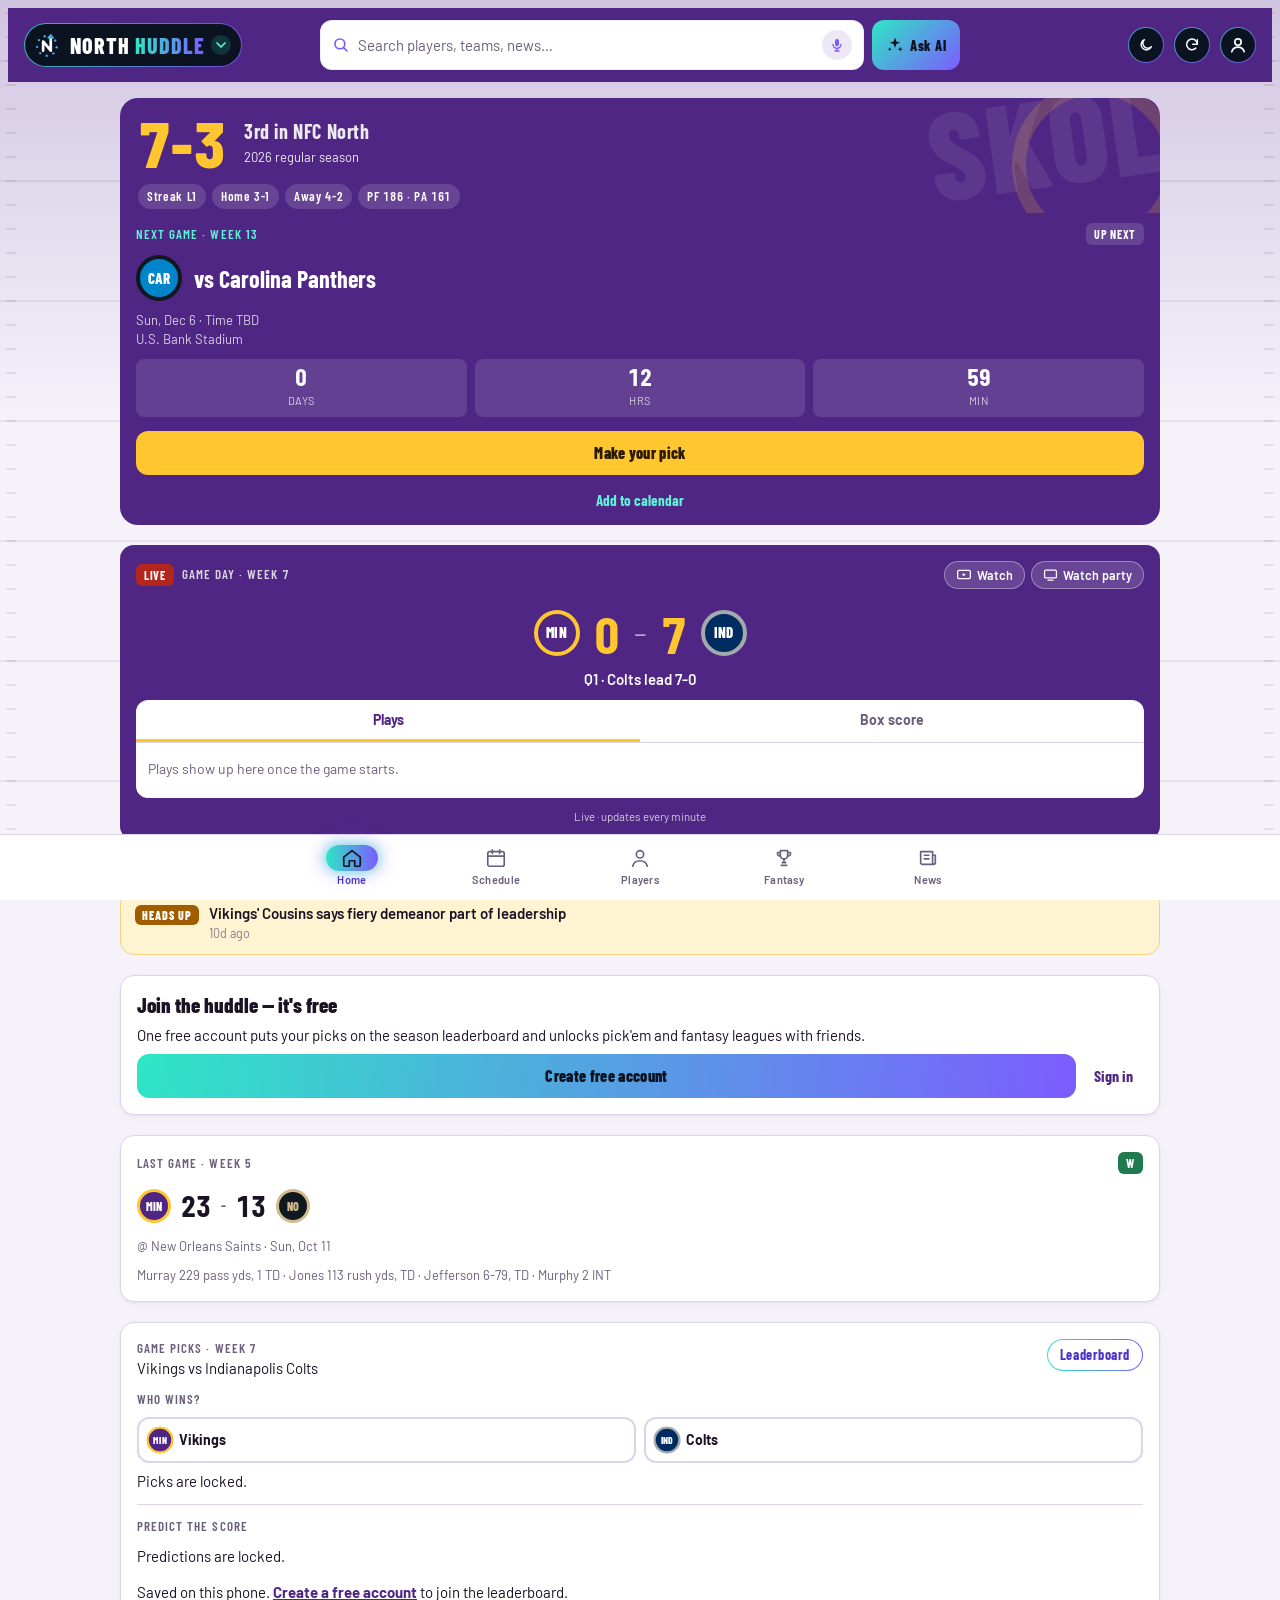
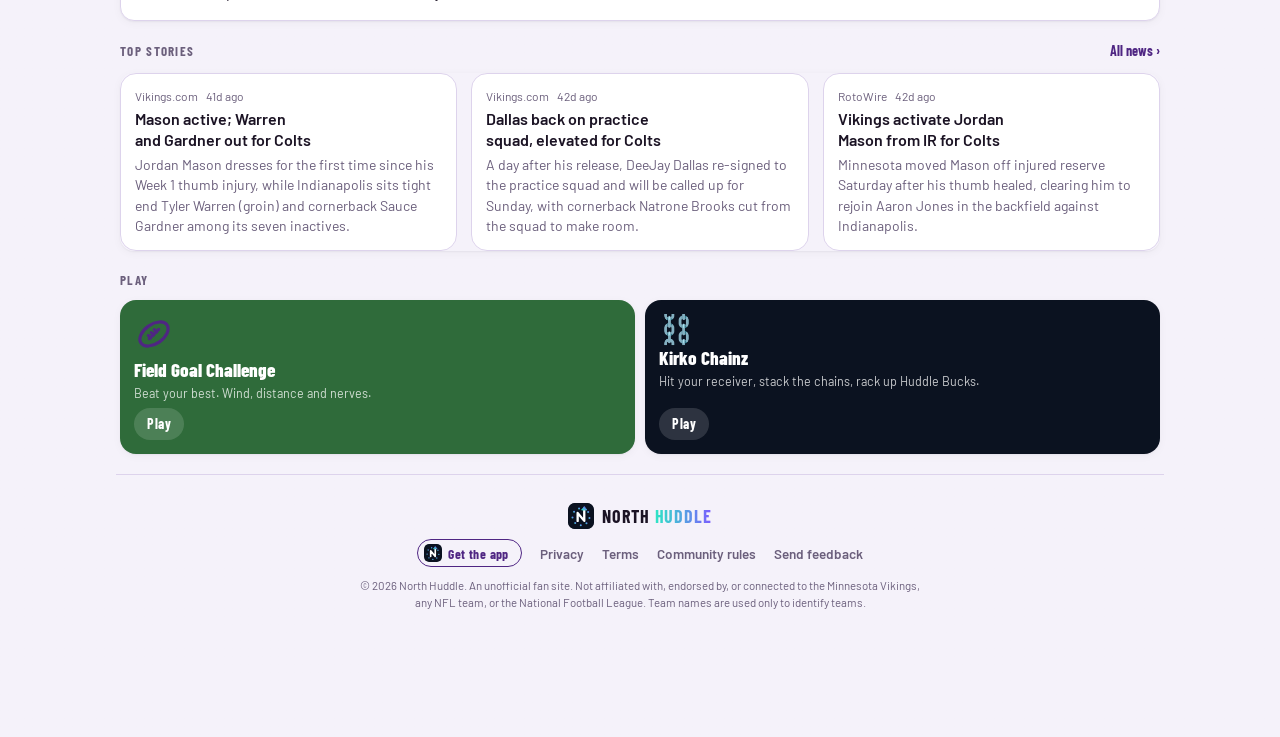
==== commit da6decb9: "Throw chart: replay every pass of a game with a slider (where it went, result, score and clock) Co-A" ====
--- a/index.html
+++ b/index.html
@@ -112,7 +112,7 @@
 
 <script src="/js/supabase.js"></script>
 <script>(function(){const o=window.supabase.createClient("https://hoxcsdtbljhfappkshya.supabase.co","sb_publishable_KON7uG5HO_MW7fi2JVo9aw_-mpduqIe",{auth:{persistSession:!0,autoRefreshToken:!0,detectSessionInUrl:!0}});window.SB=o;const y=t=>String(t).split("/").filter(Boolean),E=t=>y(t).slice(0,-1).join("/"),p=t=>y(t).slice(-1)[0],v=()=>{const t="abcdefghijklmnopqrstuvwxyzABCDEFGHIJKLMNOPQRSTUVWXYZ0123456789";let e="";return crypto.getRandomValues(new Uint8Array(20)).forEach(a=>e+=t[a%62]),e},k=(t,e)=>Object.assign(new Error(e||t),{code:t}),l=t=>{const e=String(t?.message||t||"");return/not_found/.test(e)?k("invalid_argument","Document does not exist"):/row-level security|permission|42501/i.test(e)?k("permission_denied",e):k("unavailable",e)};function U(t,e){const n=t?t.data:void 0;return{id:t?t.id:p(e),exists:!!t,ref:null,data:()=>n===void 0?void 0:JSON.parse(JSON.stringify(n))}}function j(t){const e=t.map(n=>U(n,n.path));return{docs:e,size:e.length,empty:!e.length,forEach:n=>e.forEach(n)}}const A=new Set(["hub","depth","videos","nfl","fantasy","tracked","pstats","games","players","news","standings","injuries","league","teams"]);let g=null;const L=()=>(g=fetch("/api/boot",{cache:"no-store"}).then(t=>t.ok?t.json():null).then(t=>{if(!t||!Array.isArray(t.rows))return null;const e={};return t.rows.forEach(n=>{(e[n.col]=e[n.col]||[]).push({path:n.path,id:n.id,data:n.data})}),e.__at=Date.parse(t.at)||0,e}).catch(()=>null),g);L();const N=t=>t===void 0?null:t;function M(t,e){if(t=t.slice(),e.ord){const[n,a]=e.ord,r=a==="desc"?-1:1;t.sort((s,i)=>{const c=N(s.data&&s.data[n]),d=N(i.data&&i.data[n]);return c===null&&d===null?0:c===null?1:d===null?-1:(c<d?-1:c>d?1:0)*r})}else t.sort((n,a)=>n.id<a.id?-1:n.id>a.id?1:0);return t.slice(0,e.lim||1e3)}async function V(t,e,n){if(!A.has(t)||e.wh.length)return null;const a=await g;return a&&a.__at>=n?M(a[t]||[],e):null}async function W(t,e){const n=E(t);if(!A.has(n))return;const a=await g;if(!(!a||a.__at<e))return(a[n]||[]).find(r=>r.path===t)||null}const f=new Set;function S(t){const e=E(t);f.forEach(n=>{(n.kind==="doc"?n.path===t:n.col===e)&&n.kick(!0)})}let B=Date.now();function D(){B=Date.now(),L(),f.forEach(t=>t.kick())}let b=!1,C=!1;o.channel("docs-live").on("postgres_changes",{event:"*",schema:"public",table:"docs"},t=>{const e=t.new&&t.new.path||t.old&&t.old.path;e?S(e):f.forEach(n=>n.kick(!0))}).subscribe(t=>{const e=b;b=t==="SUBSCRIBED",b&&!e&&(C&&D(),C=!0)}),document.addEventListener("visibilitychange",()=>{!document.hidden&&Date.now()-B>3e4&&D()}),setInterval(()=>{!document.hidden&&Date.now()-B>(b?6e5:12e4)-5e3&&D()},6e4);function T(t,e,n,a,r){let s=null,i=0,c=!1,d=!1,u=!1,R=!1,K=0;const I=async()=>{if(c)return;if(d){u=!0;return}d=!0;const O=R;R=!1;try{const m=await n(O,K);(O||m.direct)&&(K=Date.now());const H=JSON.stringify(m.raw);H!==s&&(s=H,a(m.out))}catch(m){r&&r(l(m))}d=!1,u&&(u=!1,I())},F={kind:t,path:t==="doc"?e:null,col:t==="col"?e:null,kick(O){O&&(R=!0),clearTimeout(i),i=setTimeout(I,250)}};return f.add(F),I(),()=>{c=!0,f.delete(F)}}async function x(t){const{data:e,error:n}=await o.from("docs").select("path,id,data").eq("path",t).maybeSingle();if(n)throw n;return e}function _(t){return t=y(t).join("/"),{id:p(t),path:t,async get(){try{return U(await x(t),t)}catch(n){throw l(n)}},async set(n){const{error:a}=await o.from("docs").upsert({path:t,col:E(t),id:p(t),data:n,updated_at:new Date().toISOString()});if(a)throw l(a);S(t)},async update(n){const{error:a}=await o.rpc("doc_update",{p_path:t,p_patch:n});if(a)throw l(a);S(t)},async delete(){const{error:n}=await o.from("docs").delete().eq("path",t);if(n)throw l(n);S(t)},async acquire(n){n=n||{};const{data:a,error:r}=await o.rpc("doc_acquire",{p_path:t,p_holder:String(n.holder||v()),p_ttl_ms:Number(n.ttlMs||1e3)});if(r)throw l(r);return{acquired:!!a,holder:n.holder}},collection(n){return h(t+"/"+n)},onSnapshot(n,a){return T("doc",t,async(r,s)=>{let i=r?void 0:await W(t,s),c=i===void 0;return c&&(i=await x(t)),{raw:i,out:U(i,t),direct:c}},n,a)}}}function h(t,e){t=y(t).join("/"),e=e||{wh:[],ord:null,lim:null};const n=()=>{let r=o.from("docs").select("path,id,data").eq("col",t);return e.wh.forEach(([s,i,c])=>{if(i==="array-contains")r=r.contains("data",{[s]:[c]});else if(i==="=="||i==="===")r=r.contains("data",{[s]:c});else if(i==="!=")r=r.not("data->>"+s,"eq",String(c));else if(i===">"||i===">="||i==="<"||i==="<="){const d={">":"gt",">=":"gte","<":"lt","<=":"lte"}[i];r=r.filter("data->>"+s,d,String(c))}}),e.ord?r=r.order("data->"+e.ord[0],{ascending:e.ord[1]!=="desc",nullsFirst:!1}):r=r.order("id",{ascending:!0}),r=r.limit(e.lim||1e3),r},a=async()=>{const{data:r,error:s}=await n();if(s)throw s;return r||[]};return{id:p(t),path:t,doc(r){return _(t+"/"+(r||v()))},where(r,s,i){return h(t,{...e,wh:[...e.wh,[r,s,i]]})},orderBy(r,s){return h(t,{...e,ord:[r,s||"asc"]})},limit(r){return h(t,{...e,lim:r})},async get(){try{return j(await a())}catch(r){throw l(r)}},async add(r){const s=_(t+"/"+v());return await s.set(r),s},onSnapshot(r,s){return T("col",t,async(i,c)=>{let d=i?null:await V(t,e,c),u=!d;return u&&(d=await a()),{raw:d,out:j(d),direct:u}},r,s)}}}const Y=Object.freeze({doc:_,collection:h}),J=o.auth.getSession().then(t=>t.data.session).catch(()=>null);let P=null;const w={};async function z(t){t=[...new Set((t||[]).filter(Boolean))];const e=t.filter(a=>!w[a]);if(e.length){try{const{data:a}=await o.from("docs").select("id,data").eq("col","profiles").in("id",e);(a||[]).forEach(r=>w[r.id]={name:r.data?.name||"",avatarUrl:r.data?.photo||""})}catch{}e.forEach(a=>{w[a]||(w[a]={name:"",avatarUrl:""})})}const n={};return t.forEach(a=>n[a]={id:a,...w[a]}),n}async function G(){const t=await J;if(!t)return null;const e=t.user;return Object.freeze({async id(){return e.id},async me(){const n=(await z([e.id]))[e.id];return{id:e.id,name:n.name||e.user_metadata?.name||(e.email||"").split("@")[0],avatarUrl:n.avatarUrl||"",email:e.email}},profiles:z,async isOwner(){return P=P||o.rpc("is_admin").then(n=>!!n.data).catch(()=>!1),P},async canEdit(){return this.isOwner()},async can(){return!0},async search(n){const{data:a}=await o.from("docs").select("id,data").eq("col","profiles").ilike("data->>name","%"+String(n||"")+"%").limit(20);return(a||[]).map(r=>({id:r.id,name:r.data?.name||""}))}})}const Q=G();window.claude={use(t){return t==="db"?Promise.resolve(Y):t==="user"?Q:Promise.resolve(null)}},window.NH={sb:o,session:J,async signIn(t,e){const{error:n}=await o.auth.signInWithPassword({email:t,password:e});if(n)throw n;location.reload()},async signUp(t,e,n){const{data:a,error:r}=await o.auth.signUp({email:e,password:n,options:{data:{name:t}}});if(r)throw r;if(!a.session)return"confirm";try{await _("profiles/"+a.user.id).set({name:t,photo:"",updatedAt:new Date().toISOString()})}catch{}return location.reload(),"ok"},async signOut(){await o.auth.signOut(),location.reload()},async resetPassword(t){const{error:e}=await o.auth.resetPasswordForEmail(t,{redirectTo:location.origin+"/"});if(e)throw e},async setPassword(t){const{error:e}=await o.auth.updateUser({password:t});if(e)throw e}}})();</script>
-<script id="hub-snapshot" type="application/json">{"generatedAt":"2026-10-25T17:26:28+00:00","meta":{"pa":126,"pf":176,"alert":"Vikings' Cousins channeling Dantonio's 'slow down' maxim amid whirlwind month","record":"7-2","season":2026,"streak":"W1","alertAt":"2026-11-19T19:23:16Z","depthAsOf":"Nov 21, 2026","statsAsOf":"Week 10","updatedAt":"2026-11-20T22:48:24Z","recordAway":"4-1","recordHome":"3-1","divisionRank":"2nd in NFC North","standingsNote":"Lions and Vikings and Bears share the NFC North lead at 7-2. Packers 6-4."},"games":[{"date":"2026-09-13","home":true,"kickoff":"2026-09-13T20:25:00Z","note":"","opp":"Green Bay Packers","oppAbbr":"GB","result":"W","status":"final","them":22,"tv":"CBS","us":39,"venue":"U.S. Bank Stadium","week":1,"id":"w01"},{"date":"2026-09-20","home":false,"kickoff":"2026-09-20T17:00:00Z","note":"","opp":"Chicago Bears","oppAbbr":"CHI","result":"W","status":"final","them":3,"tv":"FOX","us":9,"venue":"Soldier Field","week":2,"id":"w02"},{"date":"2026-09-27","home":false,"kickoff":"2026-09-27T20:05:00Z","note":"","opp":"Tampa Bay Buccaneers","oppAbbr":"TB","result":"W","status":"final","them":16,"tv":"FOX","us":23,"venue":"Raymond James Stadium","week":3,"id":"w03"},{"date":"2026-10-04","home":true,"kickoff":"2026-10-04T20:05:00Z","note":"","opp":"Miami Dolphins","oppAbbr":"MIA","result":"W","status":"final","them":10,"tv":"FOX","us":15,"venue":"U.S. Bank Stadium","week":4,"id":"w04"},{"date":"2026-10-11","home":false,"kickoff":"2026-10-11T17:00:00Z","note":"Murray 229 pass yds, 1 TD · Jones 113 rush yds, TD · Jefferson 6-79, TD · Murphy 2 INT","opp":"New Orleans Saints","oppAbbr":"NO","result":"W","status":"final","them":13,"tv":"FOX","us":23,"venue":"Caesars Superdome","week":5,"id":"w05"},{"home":null,"note":"","opp":"Bye","oppAbbr":"","status":"bye","tv":"","venue":"","week":6,"id":"w06"},{"date":"2026-10-25","home":true,"kickoff":"2026-10-25T17:00:00Z","note":"Q1 · Colts lead 7-0","opp":"Indianapolis Colts","oppAbbr":"IND","plays":["Q1 · IND — Jonathan Taylor 38-yd TD run (kick good), 7-0, after the Vikings were stopped on 4th-and-1 at the IND 38"],"status":"live","them":7,"tv":"CBS","us":0,"venue":"U.S. Bank Stadium","week":7,"id":"w07"},{"date":"2026-11-01","home":false,"note":"","opp":"Detroit Lions","oppAbbr":"DET","status":"scheduled","tv":"","venue":"Ford Field","week":8,"id":"w08"},{"date":"2026-11-09","home":true,"note":"Monday night","opp":"Buffalo Bills","oppAbbr":"BUF","status":"scheduled","tv":"","venue":"U.S. Bank Stadium","week":9,"id":"w09"},{"date":"2026-11-15","home":false,"note":"","opp":"Green Bay Packers","oppAbbr":"GB","status":"scheduled","tv":"","venue":"Lambeau Field","week":10,"id":"w10"},{"date":"2026-11-22","home":false,"note":"","opp":"San Francisco 49ers","oppAbbr":"SF","status":"scheduled","tv":"","venue":"Levi's Stadium","week":11,"id":"w11"},{"date":"2026-11-29","home":true,"note":"","opp":"Atlanta Falcons","oppAbbr":"ATL","status":"scheduled","tv":"","venue":"U.S. Bank Stadium","week":12,"id":"w12"},{"date":"2026-12-06","home":true,"note":"","opp":"Carolina Panthers","oppAbbr":"CAR","status":"scheduled","tv":"","venue":"U.S. Bank Stadium","week":13,"id":"w13"},{"date":"2026-12-10","home":false,"note":"Thursday night","opp":"New England Patriots","oppAbbr":"NE","status":"scheduled","tv":"","venue":"Gillette Stadium","week":14,"id":"w14"},{"date":"2026-12-20","home":true,"note":"","opp":"Detroit Lions","oppAbbr":"DET","status":"scheduled","tv":"","venue":"U.S. Bank Stadium","week":15,"id":"w15"},{"date":"2026-12-27","home":true,"note":"","opp":"Washington Commanders","oppAbbr":"WSH","status":"scheduled","tv":"","venue":"U.S. Bank Stadium","week":16,"id":"w16"},{"date":"2027-01-03","home":false,"note":"","opp":"New York Jets","oppAbbr":"NYJ","status":"scheduled","tv":"","venue":"MetLife Stadium","week":17,"id":"w17"},{"date":"2027-01-10","home":true,"note":"","opp":"Chicago Bears","oppAbbr":"CHI","status":"scheduled","tv":"","venue":"U.S. Bank Stadium","week":18,"id":"w18"}],"players":[{"name":"Aaron Jones","pos":"RB","rank":482,"stats":{"rec":{"rec":12,"td":0,"tgt":18,"yds":72},"rush":{"att":97,"td":2,"yds":410}},"unit":"offense","id":"aaron-jones"},{"name":"Andrew Van Ginkel","pos":"OLB","rank":150,"stats":{"def":{"ff":1,"int":1,"sacks":4,"tkl":14}},"unit":"defense","id":"andrew-van-ginkel"},{"name":"Ben Yurosek","pos":"TE","rank":10,"stats":{"rec":{"rec":1,"td":0,"tgt":1,"yds":10}},"unit":"offense","id":"ben-yurosek"},{"name":"Blake Cashman","pos":"LB","rank":260,"stats":{"def":{"ff":0,"int":0,"sacks":2.5,"tkl":42}},"unit":"defense","id":"blake-cashman"},{"name":"Bo Richter","pos":"OLB","rank":15,"stats":{"def":{"ff":0,"int":0,"sacks":0,"tkl":3}},"unit":"defense","id":"bo-richter"},{"name":"Byron Murphy","pos":"CB","rank":105,"stats":{"def":{"ff":0,"int":3,"sacks":0,"tkl":21}},"unit":"defense","id":"byron-murphy"},{"name":"Caleb Banks","pos":"DL","rank":50,"stats":{"def":{"ff":0,"int":0,"sacks":0,"tkl":10}},"unit":"defense","id":"caleb-banks"},{"name":"Carson Wentz","pos":"QB","rank":281,"stats":{"pass":{"att":39,"cmp":23,"int":0,"rate":106.4,"td":3,"yds":276},"rush":{"att":8,"td":0,"yds":5}},"unit":"offense","id":"carson-wentz"},{"name":"Chaz Chambliss","pos":"OLB","rank":30,"stats":{"def":{"ff":0,"int":0,"sacks":0,"tkl":6}},"unit":"defense","id":"chaz-chambliss"},{"name":"Dallas Turner","pos":"OLB","rank":180,"stats":{"def":{"ff":2,"int":0,"sacks":5.5,"tkl":14}},"unit":"defense","id":"dallas-turner"},{"name":"Demond Claiborne","pos":"RB","rank":21,"stats":{"rec":{"rec":2,"td":0,"tgt":2,"yds":8},"rush":{"att":6,"td":0,"yds":13}},"unit":"offense","id":"demond-claiborne"},{"name":"Domonique Orange","pos":"DL","rank":20,"stats":{"def":{"ff":0,"int":0,"sacks":0,"tkl":4}},"unit":"defense","id":"domonique-orange"},{"name":"Eric Wilson","pos":"LB","rank":160,"stats":{"def":{"ff":0,"int":0,"sacks":1.5,"tkl":26}},"unit":"defense","id":"eric-wilson"},{"name":"Gavin Bartholomew","pos":"TE","rank":37,"stats":{"rec":{"rec":6,"td":0,"tgt":7,"yds":37}},"unit":"offense","id":"gavin-bartholomew"},{"name":"Harrison Smith","pos":"S","rank":35,"stats":{"def":{"ff":0,"int":0,"sacks":0,"tkl":7}},"unit":"defense","id":"harrison-smith"},{"name":"Isaiah Rodgers","pos":"CB","rank":75,"stats":{"def":{"ff":0,"int":1,"sacks":0,"tkl":15}},"unit":"defense","id":"isaiah-rodgers"},{"name":"Ivan Pace","pos":"LB","rank":70,"stats":{"def":{"ff":0,"int":0,"sacks":0.5,"tkl":12}},"unit":"defense","id":"ivan-pace"},{"name":"Jacob Thomas","pos":"","rank":25,"stats":{"def":{"ff":0,"int":0,"sacks":0,"tkl":5}},"unit":"defense","id":"jacob-thomas"},{"name":"Jake Golday","pos":"LB","rank":35,"stats":{"def":{"ff":1,"int":0,"sacks":0,"tkl":7}},"unit":"defense","id":"jake-golday"},{"name":"Jalen Redmond","pos":"DL","rank":75,"stats":{"def":{"ff":1,"int":0,"sacks":0,"tkl":15}},"unit":"defense","id":"jalen-redmond"},{"name":"James Pierre","pos":"CB","rank":80,"stats":{"def":{"ff":0,"int":1,"sacks":0,"tkl":16}},"unit":"defense","id":"james-pierre"},{"name":"Jauan Jennings","pos":"WR","rank":9,"stats":{"rec":{"rec":2,"td":0,"tgt":5,"yds":9}},"unit":"offense","id":"jauan-jennings"},{"name":"Jay Ward","pos":"S","rank":20,"stats":{"def":{"ff":0,"int":0,"sacks":0,"tkl":4}},"unit":"defense","id":"jay-ward"},{"name":"Jeshaun Jones","pos":"WR","rank":32,"stats":{"rec":{"rec":1,"td":0,"tgt":1,"yds":32}},"unit":"offense","id":"jeshaun-jones"},{"name":"Jordan Addison","pos":"WR","rank":162,"stats":{"rec":{"rec":11,"td":1,"tgt":22,"yds":163},"rush":{"att":1,"td":0,"yds":-1}},"unit":"offense","id":"jordan-addison"},{"name":"Jordan Mason","pos":"RB","rank":59,"stats":{"rush":{"att":15,"td":1,"yds":59}},"status":"Questionable","unit":"offense","id":"jordan-mason"},{"name":"Josh Metellus","pos":"S","rank":160,"stats":{"def":{"ff":0,"int":0,"sacks":0.5,"tkl":30}},"unit":"defense","id":"josh-metellus"},{"name":"Josh Oliver","pos":"TE","rank":46,"stats":{"rec":{"rec":3,"td":0,"tgt":5,"yds":46}},"status":"IR","unit":"offense","id":"josh-oliver"},{"name":"Justin Jefferson","pos":"WR","rank":247,"stats":{"rec":{"rec":19,"td":3,"tgt":24,"yds":258},"rush":{"att":1,"td":0,"yds":-11}},"unit":"offense","id":"justin-jefferson"},{"name":"Kyle Van Noy","pos":"OLB","rank":75,"stats":{"def":{"ff":0,"int":0,"sacks":1.5,"tkl":9}},"unit":"defense","id":"kyle-van-noy"},{"name":"Kyler Murray","pos":"QB","rank":755,"stats":{"pass":{"att":101,"cmp":69,"int":2,"rate":84.7,"td":2,"yds":662},"rush":{"att":20,"td":0,"yds":93}},"unit":"offense","id":"kyler-murray"},{"name":"Levi Drake Rodriguez","pos":"DL","rank":65,"stats":{"def":{"ff":0,"int":0,"sacks":1,"tkl":9}},"unit":"defense","id":"levi-drake-rodriguez"},{"name":"Myles Price","pos":"WR","rank":28,"stats":{"rec":{"rec":5,"td":0,"tgt":7,"yds":26},"rush":{"att":1,"td":0,"yds":2}},"unit":"offense","id":"myles-price"},{"name":"T.J. Hockenson","pos":"TE","rank":202,"stats":{"rec":{"rec":23,"td":1,"tgt":27,"yds":202}},"unit":"offense","id":"t-j-hockenson"},{"name":"Tai Felton","pos":"WR","rank":41,"stats":{"rec":{"rec":3,"td":0,"tgt":6,"yds":41}},"unit":"offense","id":"tai-felton"},{"name":"Theo Jackson","pos":"S","rank":60,"stats":{"def":{"ff":0,"int":0,"sacks":0,"tkl":12}},"unit":"defense","id":"theo-jackson"},{"name":"Tyrion Ingram-Dawkins","pos":"DL","rank":35,"stats":{"def":{"ff":0,"int":0,"sacks":0,"tkl":7}},"unit":"defense","id":"tyrion-ingram-dawkins"},{"name":"Will Reichard","pos":"K","rank":0,"stats":{"kick":{"note":"Perfect on field goals this season; 3/3 FG and 2/2 XP in Week 5"}},"unit":"special","id":"will-reichard"}],"news":[{"date":"2026-10-25T15:30:00Z","headline":"Mason active; Warren and Gardner out for Colts","source":"Vikings.com","summary":"Jordan Mason dresses for the first time since his Week 1 thumb injury, while Indianapolis sits tight end Tyler Warren (groin) and cornerback Sauce Gardner among its seven inactives.","url":"https://www.vikings.com/news/inactives-colts-week-7-2026","id":"mason-active-warren-and-gardner-out-for-colts"},{"date":"2026-10-24T20:30:00Z","headline":"Dallas back on practice squad, elevated for Colts","source":"Vikings.com","summary":"A day after his release, DeeJay Dallas re-signed to the practice squad and will be called up for Sunday, with cornerback Natrone Brooks cut from the squad to make room.","url":"https://www.vikings.com/news/jordan-mason-activated-colts-game-week-7-2026","id":"dallas-back-on-practice-squad-elevated-for-colts"},{"date":"2026-10-24T20:30:00Z","headline":"Vikings activate Jordan Mason from IR for Colts","source":"RotoWire","summary":"Minnesota moved Mason off injured reserve Saturday after his thumb healed, clearing him to rejoin Aaron Jones in the backfield against Indianapolis.","url":"https://www.rotowire.com/football/headlines/jordan-mason-news-activated-from-ir-cleared-for-week-7-644144","id":"vikings-activate-jordan-mason-from-ir-for-colts"},{"date":"2026-10-24T17:11:00Z","headline":"Fowler: Vikings plan to activate Mason for Colts","source":"NBC Sports","summary":"ESPN's Jeremy Fowler reported Saturday that Minnesota intends to bring Jordan Mason off IR for Sunday, giving Aaron Jones a partner in the backfield after a four-game absence.","url":"https://www.nbcsports.com/fantasy/football/player-news/2026-10-24/jordan-mason-to-be-activated-from-ir-ahead-of-sun","id":"fowler-vikings-plan-to-activate-mason-for-colts"},{"date":"2026-10-24T15:00:00Z","headline":"Murray says Vikings offense is 'ascending'","source":"Heavy","summary":"Kyler Murray likes the offense's trajectory heading into the Colts game but wants more red-zone touchdowns and fewer costly turnovers.","url":"https://heavy.com/sports/nfl/minnesota-vikings/kyler-murray-offense-before-colts-game/","id":"murray-says-vikings-offense-is-ascending"},{"date":"2026-10-24T12:00:00Z","headline":"Vikings also cut rookie tackle Tristan Leigh","source":"Purple PTSD","summary":"Along with releasing DeeJay Dallas and re-adding Jihad Ward to the practice squad, Minnesota waived undrafted Clemson tackle Tristan Leigh on Friday.","url":"https://purpleptsd.com/2026/vikings/top_news/vikings-week7-roster-moves/","id":"vikings-also-cut-rookie-tackle-tristan-leigh"},{"date":"2026-10-23T23:31:00Z","headline":"Vikings release DeeJay Dallas, clearing room for Mason","source":"Minnesota Sports Fan","summary":"Minnesota cut the backup running back from the 53-man roster Friday, a move that appears to open a spot for Jordan Mason to be activated from IR on Saturday.","url":"https://www.minnesotasportsfan.com/minnesota-vikings/deejay-dallas-released-active-roster/","id":"vikings-release-deejay-dallas-clearing-room-for-mason"},{"date":"2026-10-23T17:30:00Z","headline":"Mason questionable; every other starter ready for Colts","source":"NFL.com","summary":"O'Connell said Jordan Mason is the only Viking with a game designation after a full week of practice, while Hockenson and Darrisaw cleared the concussion protocol and Jefferson's ankle is no longer a concern.","url":"https://www.nfl.com/news/nfl-news-roundup-latest-league-updates-from-friday-oct-23","id":"mason-questionable-every-other-starter-ready-for-colts"},{"date":"2026-10-23T16:49:00Z","headline":"Preview: Unbeaten Vikings host 2-4 Colts","source":"Vikings.com","summary":"Riding a 10-game win streak, Minnesota faces a Colts team that has dropped 9 of its last 11, with former Vikings scout-team QB Daniel Jones and RB Jonathan Taylor leading Indianapolis.","url":"https://www.vikings.com/news/indianapolis-colts-game-preview-nfl-week-7-2026","id":"preview-unbeaten-vikings-host-2-4-colts"},{"date":"2026-10-23T16:00:00Z","headline":"Vikings add pass rusher Jihad Ward to practice squad","source":"NFL.com","summary":"Minnesota brought back the veteran outside linebacker on the practice squad and moved tackle Tristan Leigh off it ahead of the Colts game.","url":"https://www.nfl.com/news/nfl-news-roundup-latest-league-updates-from-friday-oct-23","id":"vikings-add-pass-rusher-jihad-ward-to-practice-squad"},{"date":"2026-10-22T21:20:00Z","headline":"Vikings practice at full health ahead of Colts","source":"Vikings.com","summary":"All eight Vikings on Thursday's injury report, including Justin Jefferson after a limited Wednesday, were full participants, with game designations due Friday.","url":"https://www.vikings.com/news/colts-injury-report-week-7-2026-nfl-season","id":"vikings-practice-at-full-health-ahead-of-colts"},{"date":"2026-10-22T20:00:00Z","headline":"Most experts pick Vikings over Colts","source":"Vikings.com","summary":"A roundup of national predictions shows most analysts expect unbeaten Minnesota to beat Indianapolis at home Sunday.","url":"https://www.vikings.com/news/nfl-expert-picks-colts-week-7","id":"most-experts-pick-vikings-over-colts"}],"standings":[{"abbr":"CHI","l":2,"pa":143,"pf":180,"t":0,"team":"Chicago Bears","w":5,"id":"chi"},{"abbr":"DET","l":2,"pa":148,"pf":164,"t":0,"team":"Detroit Lions","w":3,"id":"det"},{"abbr":"GB","l":2,"pa":125,"pf":127,"t":0,"team":"Green Bay Packers","w":4,"id":"gb"},{"abbr":"MIN","l":0,"pa":64,"pf":109,"t":0,"team":"Minnesota Vikings","w":5,"id":"min"}],"injuries":[{"injury":"Biceps","note":"","player":"Josh Oliver","pos":"TE","status":"Injured reserve","id":"josh-oliver"}],"depth":[{"numbers":[64,65],"order":3,"players":["Blake Brandel","Michael Jurgens"],"pos":"C","unit":"offense","id":"c"},{"numbers":[45],"order":11,"players":["Max Bredeson"],"pos":"FB","unit":"offense","id":"fb"},{"numbers":[22,26],"order":9,"players":["Harrison Smith","Theo Jackson"],"pos":"FS","unit":"defense","id":"fs"},{"numbers":[19],"order":3,"players":["Brett Thorson"],"pos":"H","unit":"special","id":"h"},{"numbers":[16],"order":4,"players":["Will Reichard"],"pos":"KO","unit":"special","id":"ko"},{"numbers":[4,21],"order":6,"players":["Myles Price","Demond Claiborne"],"pos":"KR","unit":"special","id":"kr"},{"numbers":[2,23,5],"order":7,"players":["Isaiah Rodgers","James Pierre","Zemaiah Vaughn"],"pos":"LCB","unit":"defense","id":"lcb"},{"numbers":[90,95],"order":0,"players":["Tyrion Ingram-Dawkins","Caleb Banks"],"pos":"LDE","unit":"defense","id":"lde"},{"numbers":[60],"order":2,"players":["Joe Huber"],"pos":"LG","unit":"offense","id":"lg"},{"numbers":[15,17,32],"order":3,"players":["Dallas Turner","Kyle Van Noy","Chaz Chambliss"],"pos":"LOLB","unit":"defense","id":"lolb"},{"numbers":[42],"order":2,"players":["Andrew DePaola"],"pos":"LS","unit":"special","id":"ls"},{"numbers":[71,72],"order":1,"players":["Christian Darrisaw","Ryan Van Demark"],"pos":"LT","unit":"offense","id":"lt"},{"numbers":[18,13],"order":0,"players":["Justin Jefferson","Tai Felton"],"pos":"LWR","unit":"offense","id":"lwr"},{"numbers":[51,0],"order":5,"players":["Blake Cashman","Ivan Pace"],"pos":"MLB","unit":"defense","id":"mlb"},{"numbers":[24],"order":11,"players":["Jay Ward"],"pos":"NB","unit":"defense","id":"nb"},{"numbers":[50,97],"order":1,"players":["Levi Drake Rodriguez","Domonique Orange"],"pos":"NT","unit":"defense","id":"nt"},{"numbers":[16],"order":0,"players":["Will Reichard"],"pos":"PK","unit":"special","id":"pk"},{"numbers":[4,13],"order":5,"players":["Myles Price","Tai Felton"],"pos":"PR","unit":"special","id":"pr"},{"numbers":[19],"order":1,"players":["Brett Thorson"],"pos":"PT","unit":"special","id":"pt"},{"numbers":[1,11,12],"order":9,"players":["Kyler Murray","Carson Wentz","Max Brosmer"],"pos":"QB","unit":"offense","id":"qb"},{"numbers":[33,27,21],"order":10,"players":["Aaron Jones","Jordan Mason","Demond Claiborne"],"pos":"RB","unit":"offense","id":"rb"},{"numbers":[7,20],"order":10,"players":["Byron Murphy","Charles Demmings"],"pos":"RCB","unit":"defense","id":"rcb"},{"numbers":[61,99],"order":2,"players":["Jalen Redmond","Elijah Williams"],"pos":"RDE","unit":"defense","id":"rde"},{"numbers":[76,69],"order":4,"players":["Will Fries","Trevor Keegan"],"pos":"RG","unit":"offense","id":"rg"},{"numbers":[43,98],"order":6,"players":["Andrew Van Ginkel","Bo Richter"],"pos":"ROLB","unit":"defense","id":"rolb"},{"numbers":[75,78],"order":5,"players":["Brian O'Neill","Caleb Tiernan"],"pos":"RT","unit":"offense","id":"rt"},{"numbers":[3],"order":7,"players":["Jordan Addison"],"pos":"RWR","unit":"offense","id":"rwr"},{"numbers":[44,29,8],"order":8,"players":["Josh Metellus","Jacob Thomas","Jakobe Thomas"],"pos":"SS","unit":"defense","id":"ss"},{"numbers":[14,4],"order":8,"players":["Jauan Jennings","Myles Price"],"pos":"SWR","unit":"offense","id":"swr"},{"numbers":[87,86,85],"order":6,"players":["T.J. Hockenson","Gavin Bartholomew","Ben Yurosek"],"pos":"TE","unit":"offense","id":"te"},{"numbers":[55,41],"order":4,"players":["Eric Wilson","Jake Golday"],"pos":"WLB","unit":"defense","id":"wlb"}],"tracked":[{"abbr":"HOU","addedAt":"2026-10-14T21:33:49.128Z","name":"Danielle Hunter","pos":"DE","team":"Houston Texans","id":"hou-danielle-hunter"}],"league":{"standings":{"AFC East":[{"abbr":"BUF","l":1,"pa":171,"pf":197,"t":0,"team":"Buffalo Bills","w":5},{"abbr":"NE","l":3,"pa":149,"pf":160,"t":0,"team":"New England Patriots","w":4},{"abbr":"NYJ","l":4,"pa":122,"pf":112,"t":0,"team":"New York Jets","w":2},{"abbr":"MIA","l":5,"pa":132,"pf":70,"t":0,"team":"Miami Dolphins","w":0}],"AFC North":[{"abbr":"PIT","l":2,"pa":128,"pf":137,"t":0,"team":"Pittsburgh Steelers","w":4},{"abbr":"CLE","l":2,"pa":122,"pf":106,"t":0,"team":"Cleveland Browns","w":4},{"abbr":"BAL","l":2,"pa":132,"pf":156,"t":0,"team":"Baltimore Ravens","w":4},{"abbr":"CIN","l":2,"pa":109,"pf":128,"t":0,"team":"Cincinnati Bengals","w":3}],"AFC South":[{"abbr":"JAX","l":2,"pa":104,"pf":154,"t":0,"team":"Jacksonville Jaguars","w":4},{"abbr":"IND","l":4,"pa":164,"pf":144,"t":0,"team":"Indianapolis Colts","w":2},{"abbr":"HOU","l":4,"pa":143,"pf":144,"t":0,"team":"Houston Texans","w":2},{"abbr":"TEN","l":5,"pa":129,"pf":84,"t":0,"team":"Tennessee Titans","w":1}],"AFC West":[{"abbr":"KC","l":0,"pa":83,"pf":140,"t":0,"team":"Kansas City Chiefs","w":5},{"abbr":"DEN","l":2,"pa":125,"pf":114,"t":0,"team":"Denver Broncos","w":4},{"abbr":"LV","l":3,"pa":162,"pf":162,"t":0,"team":"Las Vegas Raiders","w":3},{"abbr":"LAC","l":6,"pa":151,"pf":90,"t":0,"team":"Los Angeles Chargers","w":0}],"NFC East":[{"abbr":"NYG","l":2,"pa":140,"pf":136,"t":1,"team":"New York Giants","w":3},{"abbr":"DAL","l":4,"pa":159,"pf":151,"t":0,"team":"Dallas Cowboys","w":2},{"abbr":"PHI","l":4,"pa":137,"pf":106,"t":0,"team":"Philadelphia Eagles","w":2},{"abbr":"WSH","l":4,"pa":172,"pf":132,"t":1,"team":"Washington Commanders","w":1}],"NFC North":[{"abbr":"MIN","l":0,"pa":64,"pf":109,"t":0,"team":"Minnesota Vikings","w":5},{"abbr":"CHI","l":2,"pa":143,"pf":180,"t":0,"team":"Chicago Bears","w":5},{"abbr":"GB","l":2,"pa":125,"pf":127,"t":0,"team":"Green Bay Packers","w":4},{"abbr":"DET","l":2,"pa":148,"pf":164,"t":0,"team":"Detroit Lions","w":3}],"NFC South":[{"abbr":"CAR","l":2,"pa":123,"pf":146,"t":0,"team":"Carolina Panthers","w":3},{"abbr":"NO","l":4,"pa":178,"pf":152,"t":0,"team":"New Orleans Saints","w":2},{"abbr":"ATL","l":4,"pa":153,"pf":142,"t":0,"team":"Atlanta Falcons","w":2},{"abbr":"TB","l":5,"pa":138,"pf":119,"t":0,"team":"Tampa Bay Buccaneers","w":1}],"NFC West":[{"abbr":"SF","l":0,"pa":110,"pf":177,"t":0,"team":"San Francisco 49ers","w":6},{"abbr":"SEA","l":3,"pa":122,"pf":148,"t":0,"team":"Seattle Seahawks","w":3},{"abbr":"ARI","l":4,"pa":178,"pf":126,"t":0,"team":"Arizona Cardinals","w":2},{"abbr":"LAR","l":4,"pa":138,"pf":135,"t":0,"team":"Los Angeles Rams","w":2}]}}}</script>
+<script id="hub-snapshot" type="application/json">{"generatedAt":"2026-10-25T17:26:28+00:00","meta":{"pa":161,"pf":186,"alert":"Vikings' Cousins says fiery demeanor part of leadership","record":"7-3","season":2026,"streak":"L1","alertAt":"2026-11-25T21:16:38Z","depthAsOf":"Nov 25, 2026","statsAsOf":"Week 11","updatedAt":"2026-11-25T21:40:57Z","recordAway":"4-2","recordHome":"3-1","divisionRank":"3rd in NFC North","standingsNote":"Lions and Bears share the NFC North lead at 8-2. Vikings 7-3, Packers 6-4."},"games":[{"date":"2026-09-13","home":true,"kickoff":"2026-09-13T20:25:00Z","note":"","opp":"Green Bay Packers","oppAbbr":"GB","result":"W","status":"final","them":22,"tv":"CBS","us":39,"venue":"U.S. Bank Stadium","week":1,"id":"w01"},{"date":"2026-09-20","home":false,"kickoff":"2026-09-20T17:00:00Z","note":"","opp":"Chicago Bears","oppAbbr":"CHI","result":"W","status":"final","them":3,"tv":"FOX","us":9,"venue":"Soldier Field","week":2,"id":"w02"},{"date":"2026-09-27","home":false,"kickoff":"2026-09-27T20:05:00Z","note":"","opp":"Tampa Bay Buccaneers","oppAbbr":"TB","result":"W","status":"final","them":16,"tv":"FOX","us":23,"venue":"Raymond James Stadium","week":3,"id":"w03"},{"date":"2026-10-04","home":true,"kickoff":"2026-10-04T20:05:00Z","note":"","opp":"Miami Dolphins","oppAbbr":"MIA","result":"W","status":"final","them":10,"tv":"FOX","us":15,"venue":"U.S. Bank Stadium","week":4,"id":"w04"},{"date":"2026-10-11","home":false,"kickoff":"2026-10-11T17:00:00Z","note":"Murray 229 pass yds, 1 TD · Jones 113 rush yds, TD · Jefferson 6-79, TD · Murphy 2 INT","opp":"New Orleans Saints","oppAbbr":"NO","result":"W","status":"final","them":13,"tv":"FOX","us":23,"venue":"Caesars Superdome","week":5,"id":"w05"},{"home":null,"note":"","opp":"Bye","oppAbbr":"","status":"bye","tv":"","venue":"","week":6,"id":"w06"},{"date":"2026-10-25","home":true,"kickoff":"2026-10-25T17:00:00Z","note":"Q1 · Colts lead 7-0","opp":"Indianapolis Colts","oppAbbr":"IND","plays":["Q1 · IND — Jonathan Taylor 38-yd TD run (kick good), 7-0, after the Vikings were stopped on 4th-and-1 at the IND 38"],"status":"live","them":7,"tv":"CBS","us":0,"venue":"U.S. Bank Stadium","week":7,"id":"w07"},{"date":"2026-11-01","home":false,"note":"","opp":"Detroit Lions","oppAbbr":"DET","status":"scheduled","tv":"","venue":"Ford Field","week":8,"id":"w08"},{"date":"2026-11-09","home":true,"note":"Monday night","opp":"Buffalo Bills","oppAbbr":"BUF","status":"scheduled","tv":"","venue":"U.S. Bank Stadium","week":9,"id":"w09"},{"date":"2026-11-15","home":false,"note":"","opp":"Green Bay Packers","oppAbbr":"GB","status":"scheduled","tv":"","venue":"Lambeau Field","week":10,"id":"w10"},{"date":"2026-11-22","home":false,"note":"","opp":"San Francisco 49ers","oppAbbr":"SF","status":"scheduled","tv":"","venue":"Levi's Stadium","week":11,"id":"w11"},{"date":"2026-11-29","home":true,"note":"","opp":"Atlanta Falcons","oppAbbr":"ATL","status":"scheduled","tv":"","venue":"U.S. Bank Stadium","week":12,"id":"w12"},{"date":"2026-12-06","home":true,"note":"","opp":"Carolina Panthers","oppAbbr":"CAR","status":"scheduled","tv":"","venue":"U.S. Bank Stadium","week":13,"id":"w13"},{"date":"2026-12-10","home":false,"note":"Thursday night","opp":"New England Patriots","oppAbbr":"NE","status":"scheduled","tv":"","venue":"Gillette Stadium","week":14,"id":"w14"},{"date":"2026-12-20","home":true,"note":"","opp":"Detroit Lions","oppAbbr":"DET","status":"scheduled","tv":"","venue":"U.S. Bank Stadium","week":15,"id":"w15"},{"date":"2026-12-27","home":true,"note":"","opp":"Washington Commanders","oppAbbr":"WSH","status":"scheduled","tv":"","venue":"U.S. Bank Stadium","week":16,"id":"w16"},{"date":"2027-01-03","home":false,"note":"","opp":"New York Jets","oppAbbr":"NYJ","status":"scheduled","tv":"","venue":"MetLife Stadium","week":17,"id":"w17"},{"date":"2027-01-10","home":true,"note":"","opp":"Chicago Bears","oppAbbr":"CHI","status":"scheduled","tv":"","venue":"U.S. Bank Stadium","week":18,"id":"w18"}],"players":[{"name":"Aaron Jones","pos":"RB","rank":482,"stats":{"rec":{"rec":12,"td":0,"tgt":18,"yds":72},"rush":{"att":97,"td":2,"yds":410}},"unit":"offense","id":"aaron-jones"},{"name":"Andrew Van Ginkel","pos":"OLB","rank":150,"stats":{"def":{"ff":1,"int":1,"sacks":4,"tkl":14}},"unit":"defense","id":"andrew-van-ginkel"},{"name":"Ben Yurosek","pos":"TE","rank":10,"stats":{"rec":{"rec":1,"td":0,"tgt":1,"yds":10}},"unit":"offense","id":"ben-yurosek"},{"name":"Blake Cashman","pos":"LB","rank":260,"stats":{"def":{"ff":0,"int":0,"sacks":2.5,"tkl":42}},"unit":"defense","id":"blake-cashman"},{"name":"Bo Richter","pos":"OLB","rank":15,"stats":{"def":{"ff":0,"int":0,"sacks":0,"tkl":3}},"unit":"defense","id":"bo-richter"},{"name":"Byron Murphy","pos":"CB","rank":105,"stats":{"def":{"ff":0,"int":3,"sacks":0,"tkl":21}},"unit":"defense","id":"byron-murphy"},{"name":"Caleb Banks","pos":"DL","rank":50,"stats":{"def":{"ff":0,"int":0,"sacks":0,"tkl":10}},"unit":"defense","id":"caleb-banks"},{"name":"Carson Wentz","pos":"QB","rank":281,"stats":{"pass":{"att":39,"cmp":23,"int":0,"rate":106.4,"td":3,"yds":276},"rush":{"att":8,"td":0,"yds":5}},"unit":"offense","id":"carson-wentz"},{"name":"Chaz Chambliss","pos":"OLB","rank":30,"stats":{"def":{"ff":0,"int":0,"sacks":0,"tkl":6}},"unit":"defense","id":"chaz-chambliss"},{"name":"Dallas Turner","pos":"OLB","rank":180,"stats":{"def":{"ff":2,"int":0,"sacks":5.5,"tkl":14}},"unit":"defense","id":"dallas-turner"},{"name":"Demond Claiborne","pos":"RB","rank":21,"stats":{"rec":{"rec":2,"td":0,"tgt":2,"yds":8},"rush":{"att":6,"td":0,"yds":13}},"unit":"offense","id":"demond-claiborne"},{"name":"Domonique Orange","pos":"DL","rank":20,"stats":{"def":{"ff":0,"int":0,"sacks":0,"tkl":4}},"unit":"defense","id":"domonique-orange"},{"name":"Eric Wilson","pos":"LB","rank":160,"stats":{"def":{"ff":0,"int":0,"sacks":1.5,"tkl":26}},"unit":"defense","id":"eric-wilson"},{"name":"Gavin Bartholomew","pos":"TE","rank":37,"stats":{"rec":{"rec":6,"td":0,"tgt":7,"yds":37}},"unit":"offense","id":"gavin-bartholomew"},{"name":"Harrison Smith","pos":"S","rank":35,"stats":{"def":{"ff":0,"int":0,"sacks":0,"tkl":7}},"unit":"defense","id":"harrison-smith"},{"name":"Isaiah Rodgers","pos":"CB","rank":75,"stats":{"def":{"ff":0,"int":1,"sacks":0,"tkl":15}},"unit":"defense","id":"isaiah-rodgers"},{"name":"Ivan Pace","pos":"LB","rank":70,"stats":{"def":{"ff":0,"int":0,"sacks":0.5,"tkl":12}},"unit":"defense","id":"ivan-pace"},{"name":"Jacob Thomas","pos":"","rank":25,"stats":{"def":{"ff":0,"int":0,"sacks":0,"tkl":5}},"unit":"defense","id":"jacob-thomas"},{"name":"Jake Golday","pos":"LB","rank":35,"stats":{"def":{"ff":1,"int":0,"sacks":0,"tkl":7}},"unit":"defense","id":"jake-golday"},{"name":"Jalen Redmond","pos":"DL","rank":75,"stats":{"def":{"ff":1,"int":0,"sacks":0,"tkl":15}},"unit":"defense","id":"jalen-redmond"},{"name":"James Pierre","pos":"CB","rank":80,"stats":{"def":{"ff":0,"int":1,"sacks":0,"tkl":16}},"unit":"defense","id":"james-pierre"},{"name":"Jauan Jennings","pos":"WR","rank":9,"stats":{"rec":{"rec":2,"td":0,"tgt":5,"yds":9}},"unit":"offense","id":"jauan-jennings"},{"name":"Jay Ward","pos":"S","rank":20,"stats":{"def":{"ff":0,"int":0,"sacks":0,"tkl":4}},"unit":"defense","id":"jay-ward"},{"name":"Jeshaun Jones","pos":"WR","rank":32,"stats":{"rec":{"rec":1,"td":0,"tgt":1,"yds":32}},"unit":"offense","id":"jeshaun-jones"},{"name":"Jordan Addison","pos":"WR","rank":162,"stats":{"rec":{"rec":11,"td":1,"tgt":22,"yds":163},"rush":{"att":1,"td":0,"yds":-1}},"unit":"offense","id":"jordan-addison"},{"name":"Jordan Mason","pos":"RB","rank":59,"stats":{"rush":{"att":15,"td":1,"yds":59}},"status":"Questionable","unit":"offense","id":"jordan-mason"},{"name":"Josh Metellus","pos":"S","rank":160,"stats":{"def":{"ff":0,"int":0,"sacks":0.5,"tkl":30}},"unit":"defense","id":"josh-metellus"},{"name":"Josh Oliver","pos":"TE","rank":46,"stats":{"rec":{"rec":3,"td":0,"tgt":5,"yds":46}},"status":"IR","unit":"offense","id":"josh-oliver"},{"name":"Justin Jefferson","pos":"WR","rank":247,"stats":{"rec":{"rec":19,"td":3,"tgt":24,"yds":258},"rush":{"att":1,"td":0,"yds":-11}},"unit":"offense","id":"justin-jefferson"},{"name":"Kyle Van Noy","pos":"OLB","rank":75,"stats":{"def":{"ff":0,"int":0,"sacks":1.5,"tkl":9}},"unit":"defense","id":"kyle-van-noy"},{"name":"Kyler Murray","pos":"QB","rank":755,"stats":{"pass":{"att":101,"cmp":69,"int":2,"rate":84.7,"td":2,"yds":662},"rush":{"att":20,"td":0,"yds":93}},"unit":"offense","id":"kyler-murray"},{"name":"Levi Drake Rodriguez","pos":"DL","rank":65,"stats":{"def":{"ff":0,"int":0,"sacks":1,"tkl":9}},"unit":"defense","id":"levi-drake-rodriguez"},{"name":"Myles Price","pos":"WR","rank":28,"stats":{"rec":{"rec":5,"td":0,"tgt":7,"yds":26},"rush":{"att":1,"td":0,"yds":2}},"unit":"offense","id":"myles-price"},{"name":"T.J. Hockenson","pos":"TE","rank":202,"stats":{"rec":{"rec":23,"td":1,"tgt":27,"yds":202}},"unit":"offense","id":"t-j-hockenson"},{"name":"Tai Felton","pos":"WR","rank":41,"stats":{"rec":{"rec":3,"td":0,"tgt":6,"yds":41}},"unit":"offense","id":"tai-felton"},{"name":"Theo Jackson","pos":"S","rank":60,"stats":{"def":{"ff":0,"int":0,"sacks":0,"tkl":12}},"unit":"defense","id":"theo-jackson"},{"name":"Tyrion Ingram-Dawkins","pos":"DL","rank":35,"stats":{"def":{"ff":0,"int":0,"sacks":0,"tkl":7}},"unit":"defense","id":"tyrion-ingram-dawkins"},{"name":"Will Reichard","pos":"K","rank":0,"stats":{"kick":{"note":"Perfect on field goals this season; 3/3 FG and 2/2 XP in Week 5"}},"unit":"special","id":"will-reichard"}],"news":[{"date":"2026-10-25T15:30:00Z","headline":"Mason active; Warren and Gardner out for Colts","source":"Vikings.com","summary":"Jordan Mason dresses for the first time since his Week 1 thumb injury, while Indianapolis sits tight end Tyler Warren (groin) and cornerback Sauce Gardner among its seven inactives.","url":"https://www.vikings.com/news/inactives-colts-week-7-2026","id":"mason-active-warren-and-gardner-out-for-colts"},{"date":"2026-10-24T20:30:00Z","headline":"Dallas back on practice squad, elevated for Colts","source":"Vikings.com","summary":"A day after his release, DeeJay Dallas re-signed to the practice squad and will be called up for Sunday, with cornerback Natrone Brooks cut from the squad to make room.","url":"https://www.vikings.com/news/jordan-mason-activated-colts-game-week-7-2026","id":"dallas-back-on-practice-squad-elevated-for-colts"},{"date":"2026-10-24T20:30:00Z","headline":"Vikings activate Jordan Mason from IR for Colts","source":"RotoWire","summary":"Minnesota moved Mason off injured reserve Saturday after his thumb healed, clearing him to rejoin Aaron Jones in the backfield against Indianapolis.","url":"https://www.rotowire.com/football/headlines/jordan-mason-news-activated-from-ir-cleared-for-week-7-644144","id":"vikings-activate-jordan-mason-from-ir-for-colts"},{"date":"2026-10-24T17:11:00Z","headline":"Fowler: Vikings plan to activate Mason for Colts","source":"NBC Sports","summary":"ESPN's Jeremy Fowler reported Saturday that Minnesota intends to bring Jordan Mason off IR for Sunday, giving Aaron Jones a partner in the backfield after a four-game absence.","url":"https://www.nbcsports.com/fantasy/football/player-news/2026-10-24/jordan-mason-to-be-activated-from-ir-ahead-of-sun","id":"fowler-vikings-plan-to-activate-mason-for-colts"},{"date":"2026-10-24T15:00:00Z","headline":"Murray says Vikings offense is 'ascending'","source":"Heavy","summary":"Kyler Murray likes the offense's trajectory heading into the Colts game but wants more red-zone touchdowns and fewer costly turnovers.","url":"https://heavy.com/sports/nfl/minnesota-vikings/kyler-murray-offense-before-colts-game/","id":"murray-says-vikings-offense-is-ascending"},{"date":"2026-10-24T12:00:00Z","headline":"Vikings also cut rookie tackle Tristan Leigh","source":"Purple PTSD","summary":"Along with releasing DeeJay Dallas and re-adding Jihad Ward to the practice squad, Minnesota waived undrafted Clemson tackle Tristan Leigh on Friday.","url":"https://purpleptsd.com/2026/vikings/top_news/vikings-week7-roster-moves/","id":"vikings-also-cut-rookie-tackle-tristan-leigh"},{"date":"2026-10-23T23:31:00Z","headline":"Vikings release DeeJay Dallas, clearing room for Mason","source":"Minnesota Sports Fan","summary":"Minnesota cut the backup running back from the 53-man roster Friday, a move that appears to open a spot for Jordan Mason to be activated from IR on Saturday.","url":"https://www.minnesotasportsfan.com/minnesota-vikings/deejay-dallas-released-active-roster/","id":"vikings-release-deejay-dallas-clearing-room-for-mason"},{"date":"2026-10-23T17:30:00Z","headline":"Mason questionable; every other starter ready for Colts","source":"NFL.com","summary":"O'Connell said Jordan Mason is the only Viking with a game designation after a full week of practice, while Hockenson and Darrisaw cleared the concussion protocol and Jefferson's ankle is no longer a concern.","url":"https://www.nfl.com/news/nfl-news-roundup-latest-league-updates-from-friday-oct-23","id":"mason-questionable-every-other-starter-ready-for-colts"},{"date":"2026-10-23T16:49:00Z","headline":"Preview: Unbeaten Vikings host 2-4 Colts","source":"Vikings.com","summary":"Riding a 10-game win streak, Minnesota faces a Colts team that has dropped 9 of its last 11, with former Vikings scout-team QB Daniel Jones and RB Jonathan Taylor leading Indianapolis.","url":"https://www.vikings.com/news/indianapolis-colts-game-preview-nfl-week-7-2026","id":"preview-unbeaten-vikings-host-2-4-colts"},{"date":"2026-10-23T16:00:00Z","headline":"Vikings add pass rusher Jihad Ward to practice squad","source":"NFL.com","summary":"Minnesota brought back the veteran outside linebacker on the practice squad and moved tackle Tristan Leigh off it ahead of the Colts game.","url":"https://www.nfl.com/news/nfl-news-roundup-latest-league-updates-from-friday-oct-23","id":"vikings-add-pass-rusher-jihad-ward-to-practice-squad"},{"date":"2026-10-22T21:20:00Z","headline":"Vikings practice at full health ahead of Colts","source":"Vikings.com","summary":"All eight Vikings on Thursday's injury report, including Justin Jefferson after a limited Wednesday, were full participants, with game designations due Friday.","url":"https://www.vikings.com/news/colts-injury-report-week-7-2026-nfl-season","id":"vikings-practice-at-full-health-ahead-of-colts"},{"date":"2026-10-22T20:00:00Z","headline":"Most experts pick Vikings over Colts","source":"Vikings.com","summary":"A roundup of national predictions shows most analysts expect unbeaten Minnesota to beat Indianapolis at home Sunday.","url":"https://www.vikings.com/news/nfl-expert-picks-colts-week-7","id":"most-experts-pick-vikings-over-colts"}],"standings":[{"abbr":"CHI","l":2,"pa":143,"pf":180,"t":0,"team":"Chicago Bears","w":5,"id":"chi"},{"abbr":"DET","l":2,"pa":148,"pf":164,"t":0,"team":"Detroit Lions","w":3,"id":"det"},{"abbr":"GB","l":2,"pa":125,"pf":127,"t":0,"team":"Green Bay Packers","w":4,"id":"gb"},{"abbr":"MIN","l":0,"pa":64,"pf":109,"t":0,"team":"Minnesota Vikings","w":5,"id":"min"}],"injuries":[{"injury":"Biceps","note":"","player":"Josh Oliver","pos":"TE","status":"Injured reserve","id":"josh-oliver"}],"depth":[{"numbers":[64,65],"order":3,"players":["Blake Brandel","Michael Jurgens"],"pos":"C","unit":"offense","id":"c"},{"numbers":[45],"order":11,"players":["Max Bredeson"],"pos":"FB","unit":"offense","id":"fb"},{"numbers":[22,26],"order":9,"players":["Harrison Smith","Theo Jackson"],"pos":"FS","unit":"defense","id":"fs"},{"numbers":[19],"order":3,"players":["Brett Thorson"],"pos":"H","unit":"special","id":"h"},{"numbers":[16],"order":4,"players":["Will Reichard"],"pos":"KO","unit":"special","id":"ko"},{"numbers":[4,21],"order":6,"players":["Myles Price","Demond Claiborne"],"pos":"KR","unit":"special","id":"kr"},{"numbers":[2,23,5],"order":7,"players":["Isaiah Rodgers","James Pierre","Zemaiah Vaughn"],"pos":"LCB","unit":"defense","id":"lcb"},{"numbers":[90,95],"order":0,"players":["Tyrion Ingram-Dawkins","Caleb Banks"],"pos":"LDE","unit":"defense","id":"lde"},{"numbers":[60],"order":2,"players":["Joe Huber"],"pos":"LG","unit":"offense","id":"lg"},{"numbers":[15,17,32],"order":3,"players":["Dallas Turner","Kyle Van Noy","Chaz Chambliss"],"pos":"LOLB","unit":"defense","id":"lolb"},{"numbers":[42],"order":2,"players":["Andrew DePaola"],"pos":"LS","unit":"special","id":"ls"},{"numbers":[71,72],"order":1,"players":["Christian Darrisaw","Ryan Van Demark"],"pos":"LT","unit":"offense","id":"lt"},{"numbers":[18,13],"order":0,"players":["Justin Jefferson","Tai Felton"],"pos":"LWR","unit":"offense","id":"lwr"},{"numbers":[51,0],"order":5,"players":["Blake Cashman","Ivan Pace"],"pos":"MLB","unit":"defense","id":"mlb"},{"numbers":[24],"order":11,"players":["Jay Ward"],"pos":"NB","unit":"defense","id":"nb"},{"numbers":[50,97],"order":1,"players":["Levi Drake Rodriguez","Domonique Orange"],"pos":"NT","unit":"defense","id":"nt"},{"numbers":[16],"order":0,"players":["Will Reichard"],"pos":"PK","unit":"special","id":"pk"},{"numbers":[4,13],"order":5,"players":["Myles Price","Tai Felton"],"pos":"PR","unit":"special","id":"pr"},{"numbers":[19],"order":1,"players":["Brett Thorson"],"pos":"PT","unit":"special","id":"pt"},{"numbers":[1,11,12],"order":9,"players":["Kyler Murray","Carson Wentz","Max Brosmer"],"pos":"QB","unit":"offense","id":"qb"},{"numbers":[33,27,21],"order":10,"players":["Aaron Jones","Jordan Mason","Demond Claiborne"],"pos":"RB","unit":"offense","id":"rb"},{"numbers":[7,20],"order":10,"players":["Byron Murphy","Charles Demmings"],"pos":"RCB","unit":"defense","id":"rcb"},{"numbers":[61,99],"order":2,"players":["Jalen Redmond","Elijah Williams"],"pos":"RDE","unit":"defense","id":"rde"},{"numbers":[76,69],"order":4,"players":["Will Fries","Trevor Keegan"],"pos":"RG","unit":"offense","id":"rg"},{"numbers":[43,98],"order":6,"players":["Andrew Van Ginkel","Bo Richter"],"pos":"ROLB","unit":"defense","id":"rolb"},{"numbers":[75,78],"order":5,"players":["Brian O'Neill","Caleb Tiernan"],"pos":"RT","unit":"offense","id":"rt"},{"numbers":[3],"order":7,"players":["Jordan Addison"],"pos":"RWR","unit":"offense","id":"rwr"},{"numbers":[44,29,8],"order":8,"players":["Josh Metellus","Jacob Thomas","Jakobe Thomas"],"pos":"SS","unit":"defense","id":"ss"},{"numbers":[14,4],"order":8,"players":["Jauan Jennings","Myles Price"],"pos":"SWR","unit":"offense","id":"swr"},{"numbers":[87,86,85],"order":6,"players":["T.J. Hockenson","Gavin Bartholomew","Ben Yurosek"],"pos":"TE","unit":"offense","id":"te"},{"numbers":[55,41],"order":4,"players":["Eric Wilson","Jake Golday"],"pos":"WLB","unit":"defense","id":"wlb"}],"tracked":[{"abbr":"HOU","addedAt":"2026-10-14T21:33:49.128Z","name":"Danielle Hunter","pos":"DE","team":"Houston Texans","id":"hou-danielle-hunter"}],"league":{"standings":{"AFC East":[{"abbr":"BUF","l":1,"pa":171,"pf":197,"t":0,"team":"Buffalo Bills","w":5},{"abbr":"NE","l":3,"pa":149,"pf":160,"t":0,"team":"New England Patriots","w":4},{"abbr":"NYJ","l":4,"pa":122,"pf":112,"t":0,"team":"New York Jets","w":2},{"abbr":"MIA","l":5,"pa":132,"pf":70,"t":0,"team":"Miami Dolphins","w":0}],"AFC North":[{"abbr":"PIT","l":2,"pa":128,"pf":137,"t":0,"team":"Pittsburgh Steelers","w":4},{"abbr":"CLE","l":2,"pa":122,"pf":106,"t":0,"team":"Cleveland Browns","w":4},{"abbr":"BAL","l":2,"pa":132,"pf":156,"t":0,"team":"Baltimore Ravens","w":4},{"abbr":"CIN","l":2,"pa":109,"pf":128,"t":0,"team":"Cincinnati Bengals","w":3}],"AFC South":[{"abbr":"JAX","l":2,"pa":104,"pf":154,"t":0,"team":"Jacksonville Jaguars","w":4},{"abbr":"IND","l":4,"pa":164,"pf":144,"t":0,"team":"Indianapolis Colts","w":2},{"abbr":"HOU","l":4,"pa":143,"pf":144,"t":0,"team":"Houston Texans","w":2},{"abbr":"TEN","l":5,"pa":129,"pf":84,"t":0,"team":"Tennessee Titans","w":1}],"AFC West":[{"abbr":"KC","l":0,"pa":83,"pf":140,"t":0,"team":"Kansas City Chiefs","w":5},{"abbr":"DEN","l":2,"pa":125,"pf":114,"t":0,"team":"Denver Broncos","w":4},{"abbr":"LV","l":3,"pa":162,"pf":162,"t":0,"team":"Las Vegas Raiders","w":3},{"abbr":"LAC","l":6,"pa":151,"pf":90,"t":0,"team":"Los Angeles Chargers","w":0}],"NFC East":[{"abbr":"NYG","l":2,"pa":140,"pf":136,"t":1,"team":"New York Giants","w":3},{"abbr":"DAL","l":4,"pa":159,"pf":151,"t":0,"team":"Dallas Cowboys","w":2},{"abbr":"PHI","l":4,"pa":137,"pf":106,"t":0,"team":"Philadelphia Eagles","w":2},{"abbr":"WSH","l":4,"pa":172,"pf":132,"t":1,"team":"Washington Commanders","w":1}],"NFC North":[{"abbr":"MIN","l":0,"pa":64,"pf":109,"t":0,"team":"Minnesota Vikings","w":5},{"abbr":"CHI","l":2,"pa":143,"pf":180,"t":0,"team":"Chicago Bears","w":5},{"abbr":"GB","l":2,"pa":125,"pf":127,"t":0,"team":"Green Bay Packers","w":4},{"abbr":"DET","l":2,"pa":148,"pf":164,"t":0,"team":"Detroit Lions","w":3}],"NFC South":[{"abbr":"CAR","l":2,"pa":123,"pf":146,"t":0,"team":"Carolina Panthers","w":3},{"abbr":"NO","l":4,"pa":178,"pf":152,"t":0,"team":"New Orleans Saints","w":2},{"abbr":"ATL","l":4,"pa":153,"pf":142,"t":0,"team":"Atlanta Falcons","w":2},{"abbr":"TB","l":5,"pa":138,"pf":119,"t":0,"team":"Tampa Bay Buccaneers","w":1}],"NFC West":[{"abbr":"SF","l":0,"pa":110,"pf":177,"t":0,"team":"San Francisco 49ers","w":6},{"abbr":"SEA","l":3,"pa":122,"pf":148,"t":0,"team":"Seattle Seahawks","w":3},{"abbr":"ARI","l":4,"pa":178,"pf":126,"t":0,"team":"Arizona Cardinals","w":2},{"abbr":"LAR","l":4,"pa":138,"pf":135,"t":0,"team":"Los Angeles Rams","w":2}]}}}</script>
 <script>const ICONS={alert:'<path d="M12 3.5 2.8 19.5h18.4z"/><path d="M12 9.5v4.5M12 16.8v.2"/>',trophy:'<path d="M8 4h8v5a4 4 0 0 1-8 0z"/><path d="M8 6H5a3 3 0 0 0 3 4M16 6h3a3 3 0 0 1-3 4M12 13v4M9 20h6M10 17h4"/>',zap:'<path d="M13 2 4.5 13.5H11L10 22l8.5-11.5H12z"/>',star:'<path d="m12 3 2.7 5.6 6.1.8-4.4 4.3 1 6.1L12 17l-5.4 2.8 1-6.1-4.4-4.3 6.1-.8z"/>',bench:'<path d="M4 11h16M5 11V8h14v3M6 11v7M18 11v7M4 15h16"/>',ball:'<ellipse cx="12" cy="12" rx="9.5" ry="5.8" transform="rotate(-35 12 12)"/><path d="m9.2 14.8 5.6-5.6M10.4 11.2l1.4 1.4M12.2 9.4l1.4 1.4M8.6 12.9l1.4 1.4"/>',camera:'<path d="M4 8h3l2-2.5h6L17 8h3v11H4z"/><circle cx="12" cy="13.2" r="3.4"/>',clock:'<circle cx="12" cy="12" r="8.5"/><path d="M12 7.5V12l3 2"/>',chev:'<path d="m6 9 6 6 6-6"/>'};function ico(t,e){return`<svg class="ico${e?" "+e:""}" viewBox="0 0 24 24" aria-hidden="true">${ICONS[t]||""}</svg>`}try{const t=localStorage.getItem("vh_theme");(t==="light"||t==="dark")&&document.documentElement.setAttribute("data-theme",t)}catch{}const S={meta:null,games:[],players:[],news:[],standings:[],injuries:[],depth:[],videos:[],nfl:[],tracked:[],pstats:[],fantasy:[],pmode:"vikings",ntype:"stories",unit:"all",dunit:"offense",q:"",tab:"home"},REFRESH_TASK="trig_01QhAg2Td7zqN1x1udWmFfKx",TEAM={ARI:["#97233F","#FFB612","#FFFFFF"],ATL:["#A71930","#101820","#FFFFFF"],BAL:["#241773","#9E7C0C","#FFFFFF"],BUF:["#00338D","#C60C30","#FFFFFF"],CAR:["#0085CA","#101820","#FFFFFF"],CHI:["#0B162A","#C83803","#FFFFFF"],CIN:["#FB4F14","#101820","#FFFFFF"],CLE:["#311D00","#FF3C00","#FFFFFF"],DAL:["#041E42","#869397","#FFFFFF"],DEN:["#FB4F14","#002244","#FFFFFF"],DET:["#0076B6","#B0B7BC","#FFFFFF"],GB:["#203731","#FFB612","#FFFFFF"],HOU:["#03202F","#A71930","#FFFFFF"],IND:["#002C5F","#A2AAAD","#FFFFFF"],JAX:["#006778","#D7A22A","#FFFFFF"],KC:["#E31837","#FFB81C","#FFFFFF"],LV:["#000000","#A5ACAF","#FFFFFF"],LAC:["#0080C6","#FFC20E","#FFFFFF"],LAR:["#003594","#FFA300","#FFFFFF"],MIA:["#008E97","#FC4C02","#FFFFFF"],MIN:["#4F2683","#FFC62F","#FFFFFF"],NE:["#002244","#C60C30","#FFFFFF"],NO:["#101820","#D3BC8D","#D3BC8D"],NYG:["#0B2265","#A71930","#FFFFFF"],NYJ:["#125740","#FFFFFF","#FFFFFF"],PHI:["#004C54","#A5ACAF","#FFFFFF"],PIT:["#101820","#FFB612","#FFB612"],SF:["#AA0000","#B3995D","#FFFFFF"],SEA:["#002244","#69BE28","#FFFFFF"],TB:["#D50A0A","#34302B","#FFFFFF"],TEN:["#0C2340","#4B92DB","#FFFFFF"],WSH:["#5A1414","#FFB612","#FFB612"]};function badge(t,e){const s=TEAM[t]||["#555","#999","#fff"];return`<span class="tb${e?" lg":""}" style="background:${s[0]};border-color:${s[1]};color:${s[2]}" aria-hidden="true">${esc(t)}</span>`}const norm=t=>String(t||"").toLowerCase().replace(/\b(jr|sr|ii|iii)\b\.?/g,"").replace(/[^a-z]/g,"");function findPlayer(t){const e=norm(t);return S.players.find(s=>norm(s.name)===e)}function findInjury(t){const e=norm(t);return S.injuries.find(s=>norm(s.player)===e)}const TZ="America/Chicago",$=t=>document.getElementById(t),esc=t=>String(t??"").replace(/[&<>"']/g,e=>({"&":"&amp;","<":"&lt;",">":"&gt;",'"':"&quot;","'":"&#39;"})[e]),store={get(t){try{return localStorage.getItem(t)}catch{return null}},set(t,e){try{localStorage.setItem(t,e)}catch{}}};let lastSeen=Number(store.get("vh_lastSeen")||0);function fmtDate(t,e){return t?new Date(t).toLocaleString("en-US",{timeZone:TZ,...e}):"TBD"}function gameWhen(t){return!t.kickoff&&t.date?new Date(t.date+"T12:00:00").toLocaleDateString("en-US",{weekday:"short",month:"short",day:"numeric"})+" \xB7 Time TBD":fmtDate(t.kickoff,{weekday:"short",month:"short",day:"numeric"})+" \xB7 "+fmtDate(t.kickoff,{hour:"numeric",minute:"2-digit"})+" CT"}function ago(t){if(!t)return"";const e=(Date.now()-new Date(t))/1e3;if(e<60)return"just now";if(e<3600)return Math.floor(e/60)+"m ago";if(e<86400)return Math.floor(e/3600)+"h ago";const s=Math.floor(e/86400);return s===1?"yesterday":s+"d ago"}function gameTime(t){return new Date(t.kickoff||(t.date?t.date+"T12:00:00":0)).getTime()}function resultChip(t){return t.status==="bye"?'<span class="chip bye">BYE</span>':t.status==="live"?'<span class="chip live">LIVE</span>':t.status==="final"?`<span class="chip ${(t.result||"").toLowerCase()}">${esc(t.result)}</span>`:'<span class="chip up">UP NEXT</span>'}function oppLine(t){return(t.home?"vs ":"@ ")+esc(t.opp)}function renderHeader(){const t=S.meta;if(!t){CUR!=="MIN"&&($("updated").innerHTML=loadingTeam[CUR]?"<b>Loading\u2026</b>About 5 minutes":"<b>Not loaded yet</b>"+esc(TEAMS[CUR][0]));return}$("updated").innerHTML=`<b>Updated ${esc(ago(t.updatedAt))}</b>${esc(fmtDate(t.updatedAt,{month:"short",day:"numeric",hour:"numeric",minute:"2-digit"}))} CT`}function leaderCards(){const t=S.players,e=a=>t.filter(r=>a(r)!=null).sort((r,n)=>a(n)-a(r))[0];return[["Passing yds",a=>a.stats?.pass?.yds],["Rushing yds",a=>a.stats?.rush?.yds],["Receiving yds",a=>a.stats?.rec?.yds],["Receptions",a=>a.stats?.rec?.rec],["Sacks",a=>a.stats?.def?.sacks],["Interceptions",a=>a.stats?.def?.int]].map(([a,r])=>{const n=e(r);return n?`<button class="leader" data-player="${esc(n.id)}"><span class="label">${a}</span><span class="big num">${esc(r(n))}</span><span class="who">${esc(n.name)}</span></button>`:""}).join("")}function renderHome(){const t=$("v-home"),e=S.meta;if(!e){t.innerHTML=`<div class="card empty">${S.dbMissing&&CUR==="MIN"?"Live data couldn't load. Check your connection and refresh.":CUR==="MIN"?"Loading the latest Vikings data\u2026":loadingTeam[CUR]?`Building the ${esc(NICK())} hub. It fills in automatically in about 5 minutes.`:DB?`Getting the ${esc(NICK())} hub ready\u2026`:`The ${esc(NICK())} hub hasn\u2019t been loaded yet. Check back soon.`}</div>`;return}const s=Date.now(),a=S.games.filter(l=>l.status==="final").sort((l,o)=>gameTime(o)-gameTime(l)),r=S.games.find(l=>l.status==="live"),n=S.games.filter(l=>l.status==="scheduled"&&gameTime(l)>s-4*36e5).sort((l,o)=>gameTime(l)-gameTime(o))[0],i=a[0];let d=`<div class="hero">
     <div class="record num">${esc(e.record||"0-0")}</div>
     <div class="meta"><strong>${esc(e.divisionRank||"")}</strong><span>${esc(e.season||"")} regular season</span></div>
@@ -341,7 +341,7 @@
       <div class="fg-help" id="fgHelp">Tap to stop the aim, then tap again to set power.</div>`,document.body.appendChild(t),$("fgClose").addEventListener("click",closeGame),$("fgCanvas").addEventListener("pointerdown",e=>{e.preventDefault(),fgTap()}),t.addEventListener("click",e=>{e.target.closest("[data-fgagain]")&&fgStart()})),t.hidden=!1,document.body.style.overflow="hidden",FG.on=!0,fgResize(),fgStart(),window.addEventListener("resize",fgResize)}function closeGame(){FG.on=!1,cancelAnimationFrame(FG.raf);const t=$("fgGame");t&&(t.hidden=!0),document.body.style.overflow="",window.removeEventListener("resize",fgResize)}function fgResize(){const t=$("fgCanvas");if(!t)return;const e=t.parentElement.getBoundingClientRect(),a=Math.min(2,window.devicePixelRatio||1);t.width=e.width*a,t.height=e.height*a,t.style.width=e.width+"px",t.style.height=e.height+"px",FG.w=e.width,FG.h=e.height,FG.dpr=a}function fgStart(){Object.assign(FG,{score:0,lives:3,dist:20,made:0,phase:"aim",aim:0,aimDir:1,power:0,powDir:1,t:0,ball:null,msg:"",wind:0}),fgNewKick(),$("fgBest").textContent=gameBest(),fgHud(),$("fgMsg").innerHTML="",$("fgHelp").textContent="Tap to stop the aim, then tap again to set power.",cancelAnimationFrame(FG.raf),FG.last=performance.now(),FG.raf=requestAnimationFrame(fgLoop)}function fgNewKick(){FG.phase="aim",FG.aim=-1+Math.random()*2,FG.power=0,FG.powDir=1,FG.ball=null;const t=Math.min(15,4+FG.made*1.5);FG.wind=Math.round((Math.random()*2-1)*t)}function fgHud(){$("fgScore").textContent=FG.score,$("fgLives").innerHTML=ico("ball").repeat(FG.lives)||"\u2013"}function fgTap(){if(FG.phase==="aim"){FG.phase="power",FG.power=0,FG.powDir=1;return}if(FG.phase==="power"){fgKick();return}}function fgKick(){const t=.22+FG.dist*.0115,e=FG.aim*.9+FG.wind*.008*FG.dist/20+(FG.power>1,0),a=FG.power>.96?(FG.power-.96)*6:0,n=e+(Math.random()<.5?-1:1)*a*.4;FG.ball={t:0,x:n,short:FG.power<t,good:Math.abs(n)<.42&&FG.power>=t},FG.phase="flight"}function fgResult(){const t=FG.ball;let e;if(t.good){const a=FG.dist;FG.score+=a,FG.made++,e=`<b>IT'S GOOD!</b><span>+${a} \xB7 ${FG.dist} yards</span>`,FG.dist=Math.min(65,FG.dist+5),fgCheer(!0)}else FG.lives--,e=`<b class="miss">${t.short?"SHORT!":t.x<0?"WIDE LEFT!":"WIDE RIGHT!"}</b><span>${FG.dist} yards</span>`,fgCheer(!1);fgHud(),$("fgMsg").innerHTML=`<div class="fg-pop">${e}</div>`,FG.phase="result",setTimeout(()=>{FG.on&&($("fgMsg").innerHTML="",FG.lives<=0?fgOver():fgNewKick())},1300)}function fgCheer(t){if(!(typeof SOUND<"u"&&!SOUND))try{const e=window.AudioContext||window.webkitAudioContext;if(!e)return;const a=FG.ctx||(FG.ctx=new e),n=a.currentTime;(t?[392,523.25,659.25]:[220,174.6]).forEach((g,p)=>{const o=a.createOscillator(),s=a.createGain();o.type="triangle",o.frequency.value=g,s.gain.setValueAtTime(1e-4,n+p*.12),s.gain.exponentialRampToValueAtTime(.18,n+p*.12+.02),s.gain.exponentialRampToValueAtTime(1e-4,n+p*.12+.25),o.connect(s),s.connect(a.destination),o.start(n+p*.12),o.stop(n+p*.12+.3)})}catch{}}async function fgOver(){FG.phase="over";const t=gameBest(),e=Math.max(t,FG.score);store.set("vh_fgbest",String(e)),$("fgBest").textContent=e;let a="";if(ACC.db&&ACC.id)try{const n=ACC.db.doc("scores/"+ACC.id),f=await n.get(),g=f.exists?Number(f.data().best||0):0;FG.score>g&&await n.set({...f.exists?f.data():{},best:FG.score,made:FG.made,t:nowIso()}),a=`<div class="fg-board"><div class="label">Hub leaderboard</div>${(await ACC.db.collection("scores").orderBy("best","desc").limit(10).get()).docs.map((o,s)=>`<div class="fg-row${o.id===ACC.id?" me":""}"><span class="num">${s+1}</span>${av(o.id,"sm")}<span class="fg-nm" data-uname="${esc(o.id)}">${esc(personName(o.id))}</span><b class="num">${esc(o.data().best)}</b></div>`).join("")}</div>`}catch(n){console.warn("scores",n)}else a='<div class="fg-note">Sign in to get on the hub leaderboard.</div>';$("fgMsg").innerHTML=`<div class="fg-over"><div class="lg-ft">Game over</div><div class="fg-big num">${FG.score}</div><div class="t2">${FG.made} field goal${FG.made===1?"":"s"} \xB7 longest ${FG.made?FG.dist-5:0} yds${FG.score>t&&FG.score>0?" \xB7 <b>New best!</b>":""}</div>${a}<button class="btn-gold" data-fgagain="1">Kick again</button></div>`,$("fgHelp").textContent=""}function fgLoop(t){if(!FG.on)return;const e=Math.min(.05,(t-FG.last)/1e3);FG.last=t;const a=1.1+FG.made*.12;FG.phase==="aim"&&(FG.aim+=FG.aimDir*e*a*1.6,FG.aim>1&&(FG.aim=1,FG.aimDir=-1),FG.aim<-1&&(FG.aim=-1,FG.aimDir=1)),FG.phase==="power"&&(FG.power+=FG.powDir*e*(.9+FG.made*.06),FG.power>1.05&&(FG.power=1.05,FG.powDir=-1),FG.power<0&&(FG.power=0,FG.powDir=1)),FG.phase==="flight"&&(FG.ball.t+=e/1.1,FG.ball.t>=1&&(FG.ball.t=1,fgResult())),fgDraw(),FG.raf=requestAnimationFrame(fgLoop)}function fgDraw(){const t=$("fgCanvas"),e=t.getContext("2d"),a=FG.w,n=FG.h;e.setTransform(FG.dpr,0,0,FG.dpr,0,0);const f=getComputedStyle(document.documentElement),g=f.getPropertyValue("--gold").trim()||"#FFC62F",p=f.getPropertyValue("--purple").trim()||"#4F2683",o=e.createLinearGradient(0,0,0,n*.35);o.addColorStop(0,"#0d1b2a"),o.addColorStop(1,"#23344d"),e.fillStyle=o,e.fillRect(0,0,a,n*.35),e.fillStyle=p,e.fillRect(0,n*.27,a,n*.08);for(let i=0;i<a;i+=7)e.fillStyle=i/7%3?"rgba(255,255,255,.18)":g,e.globalAlpha=.35,e.fillRect(i,n*.28+i*13%9,3,3);e.globalAlpha=1;const s=n*.35,y=e.createLinearGradient(0,s,0,n);y.addColorStop(0,"#1f5a2c"),y.addColorStop(1,"#2f7a3c"),e.fillStyle=y,e.fillRect(0,s,a,n-s);const l=a/2,k=i=>s+(n-s)*Math.pow(i,1.7);e.strokeStyle="rgba(255,255,255,.35)",e.lineWidth=1;for(let i=1;i<=8;i++){const r=k(i/8);e.beginPath(),e.moveTo(0,r),e.lineTo(a,r),e.stroke()}e.beginPath(),e.moveTo(l-a*.08,s),e.lineTo(l-a*.55,n),e.moveTo(l+a*.08,s),e.lineTo(l+a*.55,n),e.stroke();const v=Math.max(.55,1.25-FG.dist/60),m=a*.26*v,x=s+6,h=x-n*.09*v,T=h-n*.2*v;e.strokeStyle=g,e.lineWidth=Math.max(3,5*v),e.lineCap="round",e.beginPath(),e.moveTo(l,x+14),e.lineTo(l,h),e.moveTo(l-m/2,h),e.lineTo(l+m/2,h),e.moveTo(l-m/2,h),e.lineTo(l-m/2,T),e.moveTo(l+m/2,h),e.lineTo(l+m/2,T),e.stroke(),e.fillStyle="#fff",e.font='700 14px "Barlow Condensed",system-ui',e.textAlign="left";const L=FG.wind===0?"No wind":`Wind ${Math.abs(FG.wind)} mph ${FG.wind>0?"\u2192":"\u2190"}`;e.fillText(L,12,22),e.textAlign="right",e.fillText(`${FG.dist}-yard attempt`,a-12,22);const d={x:l,y:n-50};if(FG.phase==="aim"||FG.phase==="power"){const i=l+FG.aim*m*1.1,r=h-10;e.setLineDash([6,6]),e.strokeStyle="rgba(255,255,255,.8)",e.lineWidth=2,e.beginPath(),e.moveTo(d.x,d.y),e.lineTo(i,r),e.stroke(),e.setLineDash([]),e.fillStyle=FG.phase==="aim"?g:"#fff",e.beginPath(),e.arc(i,r,6,0,7),e.fill()}if(FG.phase==="power"||FG.phase==="aim"){const r=n*.36,u=a-28,b=n-70-r,D=.22+FG.dist*.0115;e.fillStyle="rgba(0,0,0,.45)",e.fillRect(u,b,14,r);const A=Math.min(1,FG.power/1.05),w=e.createLinearGradient(0,b+r,0,b);w.addColorStop(0,"#4cc38a"),w.addColorStop(.75,g),w.addColorStop(1,"#e5322b"),e.fillStyle=w,e.fillRect(u,b+r*(1-A),14,r*A);const H=b+r*(1-Math.min(1,D/1.05));e.fillStyle="#fff",e.fillRect(u-5,H-1,24,2),e.font='700 11px "Barlow Condensed",system-ui',e.textAlign="right",e.fillText("POWER",u+14,b-6)}let C=d.x,M=d.y,c=13;if(FG.ball){const i=FG.ball.t,r=l+FG.ball.x*m*1.1,u=FG.ball.short?x+10:T-6,b=Math.sin(Math.PI*i)*n*.25*(FG.ball.short?.6:1);C=d.x+(r-d.x)*i,M=d.y+(u-d.y)*i-b,c=13*(1-.78*i)}e.save(),e.translate(C,M),e.rotate(FG.ball?FG.ball.t*12:-.4),e.fillStyle="#7a3e1d",e.beginPath(),e.ellipse(0,0,c*1.25,c*.8,0,0,7),e.fill(),e.strokeStyle="#fff",e.lineWidth=Math.max(1,c*.12),e.beginPath(),e.moveTo(-c*.45,0),e.lineTo(c*.45,0),e.stroke();for(let i=-2;i<=2;i++)e.beginPath(),e.moveTo(i*c*.18,-c*.18),e.lineTo(i*c*.18,c*.18),e.stroke();e.restore(),FG.ball||(e.fillStyle="rgba(0,0,0,.25)",e.beginPath(),e.ellipse(d.x,d.y+12,16,4,0,0,7),e.fill())}const _renderHome3=renderHome;renderHome=function(){_renderHome3();const t=$("v-home");if(!S.meta)return;const e=$("fanChat")||t.querySelector(".gameday")||t.querySelector(".hero");!e||t.querySelector(".fg-card")||e.insertAdjacentHTML("afterend",`<button class="card fg-card" data-game="1"><span class="fg-ico">${ico("ball","big")}</span><span class="grow"><span class="lg-ft">Field Goal Challenge</span><span class="t2">Beat your best${gameBest()?` (${gameBest()})`:""}. Wind, distance and nerves.</span></span><span class="tbtn">Play</span></button>`)},document.addEventListener("click",t=>{t.target.closest("[data-game]")&&openGame()}),document.addEventListener("keydown",t=>{FG.on&&(t.key===" "||t.key==="Enter")&&(t.preventDefault(),FG.phase==="over"?fgStart():fgTap()),FG.on&&t.key==="Escape"&&closeGame()}),renderHome();</script>
 <script>function heroWord(){return CUR==="MIN"?"SKOL":((SAYINGS[CUR]||[])[0]||NICK()).toUpperCase()}function skelRows(e){return`<div class="list skel-list">${Array.from({length:e},()=>'<div class="row"><span class="sk sk-c"></span><div class="grow"><span class="sk sk-l"></span><span class="sk sk-s"></span></div></div>').join("")}</div>`}function skelHome(){return`<div class="sk sk-hero"></div><div class="sk sk-card"></div>${skelRows(3)}`}function skelize(){S.dbMissing||document.querySelectorAll(".empty").forEach(e=>{/once data loads|Loading the latest/i.test(e.textContent)&&!e.dataset.sk&&(e.dataset.sk="1",e.outerHTML=skelRows(4))})}const _renderAllP=renderAll;renderAll=function(){_renderAllP(),skelize(),S.meta&&!document.body.classList.contains("loaded")&&document.body.classList.add("loaded")};let fcOpen=(()=>{const e=store.get("vh_fcopen");return e?e==="1":window.matchMedia("(min-width:900px)").matches})();const _renderHomeP=renderHome;renderHome=function(){if(typeof FC<"u"&&FC.el&&FC.el.contains(document.activeElement)){FC.pending=!0;return}_renderHomeP();const e=$("v-home");if(!S.meta){!S.dbMissing&&(CUR==="MIN"||loadingTeam[CUR]||DB)&&(e.innerHTML=skelHome());return}const t=e.querySelector(".hero");if(!t)return;t.insertAdjacentHTML("afterbegin",`<span class="hero-word" aria-hidden="true">${esc(heroWord())}</span>`);const s=n=>{const r=e.querySelector(n);return r&&r.remove(),r},a=s(".gameday"),o=s(".lg-home"),p=s(".alert"),v=s(".fg-card"),c=typeof FC<"u"&&FC.el&&e.contains(FC.el)?FC.el:null;c&&c.remove();const f=[...e.querySelectorAll(".game-card")];f.forEach(n=>n.remove());let h=null,l=null;[...e.querySelectorAll("h2")].forEach(n=>{const r=n.nextElementSibling;n.textContent.trim().toLowerCase()==="latest news"?(h=n,l=r):(n.remove(),r&&r.remove())}),t.remove(),h&&h.remove(),l&&l.remove(),e.innerHTML="";const g=S.meta,m=document.createElement("div");m.className="home-grid";const d=document.createElement("div");d.className="col-main";const u=document.createElement("div");u.className="col-side";const i=(n,r)=>(n&&n.style&&(n.style.order=r),n);if(d.append(i(t,1)),d.insertAdjacentHTML("beforeend",`<div class="upd-line" style="order:2">${ico("clock")} Updated ${esc(ago(g.updatedAt))} \xB7 ${esc(fmtDate(g.updatedAt,{month:"short",day:"numeric",hour:"numeric",minute:"2-digit"}))} CT</div>`),a&&d.append(i(a,3)),o&&d.append(i(o,5)),p&&d.append(i(p,6)),f.length){const n=document.createElement("div");n.className="sb-row",f.forEach(r=>n.append(r)),d.append(i(n,7))}l&&(d.insertAdjacentHTML("beforeend",'<div class="sec-head" style="order:8"><h2>Top stories</h2><button class="see-all" data-goto="news">All news \u203A</button></div>'),d.append(i(l,9))),c&&(c.classList.toggle("open",fcOpen),u.append(i(c,4))),v&&u.append(i(v,10)),m.append(d,u),e.append(m),tickCountdown()},document.addEventListener("click",e=>{const t=e.target.closest("[data-goto]");if(t){setTab(t.dataset.goto);return}if(e.target.closest(".fc-head")&&FC.el&&(fcOpen=!FC.el.classList.contains("open"),FC.el.classList.toggle("open",fcOpen),store.set("vh_fcopen",fcOpen?"1":"0"),fcOpen)){const a=$("fcList");a&&(a.scrollTop=a.scrollHeight)}}),function(){const e=typeof fanChatEl=="function"?fanChatEl():null;if(e){const t=e.querySelector(".fc-head");t&&!t.querySelector(".fc-chev")&&(t.setAttribute("role","button"),t.setAttribute("tabindex","0"),t.insertAdjacentHTML("beforeend",`<span class="fc-chev">${ico("chev")}</span>`)),e.classList.toggle("open",fcOpen)}}(),function(){document.querySelector('nav.tabs button[data-tab="depth"]')?.remove();const e=$("v-players"),t=$("v-depth");e&&t&&(t.classList.add("nested"),e.appendChild(t)),$("pmode").querySelector('[data-pmode="vikings"]').insertAdjacentHTML("afterend",'<button data-pmode="depth" aria-pressed="false">Depth</button>');const s=$("pmode").querySelector('[data-pmode="tracker"]');s&&(s.textContent="Tracker");const a=$("pVikings");a&&!$("pLeaders")&&a.insertAdjacentHTML("afterbegin",'<div id="pLeaders"></div>')}();function syncDepthVis(){const e=$("v-depth");e&&(e.hidden=!(S.tab==="players"&&S.pmode==="depth"))}const _setTabP=setTab;setTab=function(e){e==="depth"&&(e="players",setPmode("depth")),_setTabP(e),syncDepthVis()};const _setPmodeP=setPmode;setPmode=function(e){_setPmodeP(e),syncDepthVis()};const _renderPlayersP=renderPlayers;renderPlayers=function(){_renderPlayersP();const e=$("pLeaders");if(e){const t=S.players.length?leaderCards():"";e.innerHTML=t?`<h2>Season leaders</h2><div class="leaders">${t}</div>`:""}};const _renderDepthP=renderDepth;renderDepth=function(){_renderDepthP();const e=$("depthBody");if(e&&S.injuries.length&&S.dunit!=="special"){const t=[...e.querySelectorAll("h2")].find(o=>/Depth chart/.test(o.textContent)),s=S.injuries.slice().sort((o,p)=>(/reserve/i.test(o.status)?1:0)-(/reserve/i.test(p.status)?1:0)),a=window.__injAll?s:s.slice(0,5);(t||e.firstChild)?.insertAdjacentHTML("beforebegin",`<h2>Injury report</h2><div class="list">${a.map(o=>`<div class="row"><div class="grow"><div class="t1">${esc(o.player)} <span class="chip pos">${esc(o.pos)}</span></div><div class="t2">${esc(o.injury)}${o.note?" \xB7 "+esc(o.note):""}</div></div><div class="inj-status ${/out|ir|reserve/i.test(o.status)?"out":""}">${esc(o.status)}</div></div>`).join("")}</div>${s.length>5?`<button class="tbtn inj-more" data-injall="1">${window.__injAll?"Show fewer":"Show all "+s.length}</button>`:""}`)}},document.addEventListener("click",e=>{e.target.closest("[data-injall]")&&(window.__injAll=!window.__injAll,renderDepth())}),store.get("vh_pmode")==="depth"&&setPmode("depth"),location.hash==="#depth"&&setTab("depth"),document.addEventListener("click",async e=>{if(e.target.closest("[data-copyurl]"))try{await navigator.clipboard.writeText(MAIN_URL),toast("Link copied.")}catch{const s=document.querySelector(".acct-url input");s&&(s.focus(),s.select()),toast("Press and hold the link to copy it.")}}),renderAll(),syncDepthVis();</script>
 
-<style>.auth-seg{display:flex;gap:4px;background:var(--surface-2);border-radius:var(--r-sm);padding:4px;margin:4px 0 12px}.auth-seg button{flex:1;border:0;background:none;font:600 15px var(--body);color:var(--muted);padding:9px;border-radius:var(--r-sm);cursor:pointer}.auth-seg button[aria-pressed=true]{background:var(--surface);color:var(--fg);box-shadow:0 1px 3px #0000001f}.auth-form{display:flex;flex-direction:column;gap:10px}.auth-form label{display:flex;flex-direction:column;gap:4px;font:600 13px var(--body);color:var(--muted)}.auth-form input{font:16px var(--body);color:var(--fg);background:var(--bg);border:1px solid var(--line);border-radius:var(--r-sm);padding:11px 12px}.auth-form input:focus{outline:2px solid var(--purple);outline-offset:1px}.auth-err{min-height:1.2em;font-size:13.5px;color:var(--loss)}.auth-err:empty{min-height:0}.auth-link{background:none;border:0;color:var(--purple-ink);font:600 14px var(--body);padding:10px 0;cursor:pointer;align-self:flex-start}.auth-out{margin-top:12px;width:100%}.nh-foot{font-size:11.5px;line-height:1.45;color:var(--muted);text-align:center;padding:18px 12px 8px;max-width:640px;margin:0 auto}.gd-field{background:#ffffff14;border-radius:12px;padding:10px 10px 8px;display:flex;flex-direction:column;gap:8px}.lf-top{display:flex;align-items:center;gap:8px;flex-wrap:wrap;font-size:14px}.lf-top .tb{transform:scale(.85)}.lf-dd{opacity:.85;font-variant-numeric:tabular-nums}.lf-rz{margin-left:auto}.lf{width:100%;height:auto;display:block}.lf-grass{fill:#2e7d3a}.lf-red{fill:#c62828;opacity:.22}.lf-yl{stroke:#fff;stroke-opacity:.55;stroke-width:.25}.lf-tick{stroke:#fff;stroke-opacity:.5;stroke-width:.2}.lf-num{fill:#fff;fill-opacity:.8;font:700 4px var(--display);text-anchor:middle}.lf-ez{font:800 4.2px var(--display);text-anchor:middle;dominant-baseline:middle;letter-spacing:.3px}.lf-los{stroke:#4fa3ff;stroke-width:.6}.lf-fd{stroke:#ffd400;stroke-width:.6}.lf-ball{fill:#7b4a21;stroke:#3e2310;stroke-width:.25}.lf-lace{stroke:#fff;stroke-width:.3}.lf-arrow{fill:#fff}.lf-last{font-size:13px;line-height:1.35;opacity:.9}.lf-last .label{color:var(--gold);margin-right:4px}#adminView{position:fixed;inset:0;z-index:60;background:var(--bg);overflow-y:auto;padding:0 16px 40px;-webkit-overflow-scrolling:touch}#adminView[hidden]{display:none}body.adm-open{overflow:hidden}.adm-top{position:sticky;top:0;z-index:2;display:flex;align-items:center;gap:8px;background:var(--purple);color:#fff;margin:0 -16px;padding:12px 16px}.adm-title{font:800 22px var(--display);letter-spacing:.04em;text-transform:uppercase;flex:1}.adm-top .x{color:#fff}.adm-top .tbtn{background:#ffffff26;color:#fff;border-color:transparent}.adm-tabs{margin:14px 0 4px}.adm-body{max-width:760px;margin:0 auto;display:flex;flex-direction:column;gap:12px}.adm-stats{display:grid;grid-template-columns:repeat(2,1fr);gap:8px}@media (min-width:640px){.adm-stats{grid-template-columns:repeat(4,1fr)}}.adm-stat{background:var(--surface);border:1px solid var(--line);border-radius:12px;padding:12px;display:flex;flex-direction:column;gap:2px}.adm-stat b{font:800 28px var(--display);color:var(--purple-ink)}.adm-stat span{font-size:12.5px;color:var(--muted)}.adm-user .av{width:40px;height:40px}.adm-msg{white-space:pre-wrap;word-break:break-word;font-weight:500}.adm-danger{background:var(--loss)!important;color:#fff!important;border-color:var(--loss)!important}.adm-lg{display:flex;flex-direction:column;gap:6px}.adm-lg-h{display:flex;justify-content:space-between;gap:8px;align-items:flex-start}.adm-chips{display:flex;flex-wrap:wrap;gap:6px}.adm-btn{width:100%;margin-top:12px}.adm-hdr{border-color:var(--gold);color:var(--gold)}.gd-wp .wp-bar{height:10px;border-radius:999px;background:#ffffff38;overflow:hidden}.gd-wp .wp-us{display:block;height:100%;background:var(--gold);border-radius:999px;transition:width .6s}.gd-wp .wp-lab{display:flex;justify-content:space-between;font-size:13px;margin-top:4px}.gd-wp .wp-lab b{color:var(--gold)}.wp-spark{width:100%;height:34px;display:block;margin-top:4px}.wp-mid{stroke:#fff;stroke-opacity:.25;stroke-dasharray:2 2;stroke-width:.5;vector-effect:non-scaling-stroke}.wp-line{fill:none;stroke:var(--gold);stroke-width:1.6;vector-effect:non-scaling-stroke;stroke-linejoin:round}.gx{background:var(--surface);color:var(--fg);border-radius:12px;overflow:hidden}.gx-seg{display:flex;border-bottom:1px solid var(--line)}.gx-seg button{flex:1;border:0;background:none;font:700 14px var(--body);color:var(--muted);padding:11px 6px;cursor:pointer;border-bottom:3px solid transparent}.gx-seg button[aria-selected=true]{color:var(--purple-ink);border-bottom-color:var(--gold)}.gx-n{display:inline-block;min-width:18px;padding:0 5px;border-radius:999px;background:var(--surface-2);font-size:11px}.gx-pane{padding:10px 12px 12px;display:flex;flex-direction:column;gap:8px}.gx-empty{color:var(--muted);font-size:14px;padding:6px 0}.gx-play{border-left:3px solid var(--line);padding:2px 0 2px 10px}.gx-play.gx-score{border-left-color:var(--gold);background:linear-gradient(90deg,rgba(255,198,47,.14),transparent)}.gx-pm{font-size:12px;color:var(--muted);font-variant-numeric:tabular-nums}.gx-pt{font-size:14px;line-height:1.35}.gx-more{align-self:center}.gx-teams{display:flex;gap:6px}.gx-teams button{border:1px solid var(--line);background:var(--bg);border-radius:999px;padding:5px 14px;font:700 13px var(--body);color:var(--muted);cursor:pointer}.gx-teams button[aria-pressed=true]{background:var(--purple);border-color:var(--purple);color:#fff}.gx-box{width:100%;border-collapse:collapse;font-size:13px}.gx-box th{text-align:right;font:700 11px var(--body);color:var(--muted);text-transform:uppercase;padding:6px 4px;border-bottom:1px solid var(--line)}.gx-box th:first-child,.gx-box td:first-child{text-align:left}.gx-box td{text-align:right;padding:5px 4px;border-bottom:1px solid var(--line);white-space:nowrap}.gx-box td:first-child{white-space:normal}.gc-list{max-height:320px}.pred-card{display:flex;flex-direction:column;gap:10px}.pred-head{display:flex;justify-content:space-between;align-items:flex-start;gap:8px}.pred-form{display:flex;align-items:center;gap:8px;flex-wrap:wrap}.pred-form label{display:flex;align-items:center;gap:6px}.pred-form input{width:58px;font:800 22px var(--display);text-align:center;padding:6px;border:1px solid var(--line);border-radius:var(--r-sm);background:var(--bg);color:var(--fg)}.pred-form .btn-gold{flex:1;min-width:120px}.pred-dash{font:800 22px var(--display);color:var(--muted)}.pred-rank{width:22px;text-align:center;color:var(--muted)}.rx-row{display:flex;flex-wrap:wrap;gap:4px;margin-top:4px;align-items:center;position:relative}.rx-chip,.rx-add{border:1px solid var(--line);background:var(--surface);border-radius:999px;padding:1px 8px;font-size:13px;line-height:1.6;cursor:pointer;color:var(--fg)}.rx-chip.mine{border-color:var(--purple);background:var(--surface-2)}.rx-add{color:var(--muted);font-size:12px}.rx-pick{display:flex;gap:2px;background:var(--surface);border:1px solid var(--line);border-radius:999px;padding:2px 4px;box-shadow:0 4px 14px #00000026}.rx-pick button{border:0;background:none;font-size:20px;padding:2px 4px;cursor:pointer;border-radius:var(--r-sm)}.rx-pick button:hover{background:var(--surface-2)}.g-btn{display:flex;align-items:center;justify-content:center;gap:10px;width:100%;padding:11px;border:1px solid var(--line);border-radius:var(--r-sm);background:#fff;color:#1f1f1f;font:600 15px var(--body);cursor:pointer}.g-btn svg{width:20px;height:20px}.or-line{display:flex;align-items:center;gap:10px;color:var(--muted);font-size:12.5px;margin:10px 0 2px}.or-line:before,.or-line:after{content:"";flex:1;height:1px;background:var(--line)}.wpk{display:flex;flex-direction:column;gap:8px;padding-bottom:12px;border-bottom:1px solid var(--line)}.wpk-btns{display:grid;grid-template-columns:1fr 1fr;gap:8px}.wp-pick{display:flex;align-items:center;gap:6px;padding:8px;border:2px solid var(--line);border-radius:12px;background:var(--surface);color:var(--fg);font:700 15px var(--body);cursor:pointer;text-align:left;min-width:0}.wp-pick .wpk-name{flex:1;min-width:0;overflow:hidden;text-overflow:ellipsis;white-space:nowrap}.wp-pick .wpk-pct{font:800 18px var(--display);color:var(--purple-ink)}.wp-pick.mine{border-color:var(--purple);background:var(--surface-2)}.wp-pick.won{border-color:var(--win)}.wpk-won{color:var(--win);font-weight:800}.wp-pick[disabled]{cursor:default}.wpk-bar{height:8px;border-radius:999px;background:var(--line);overflow:hidden}.wpk-bar span{display:block;height:100%;background:var(--purple);border-radius:999px}.wpk-whos{display:grid;grid-template-columns:1fr 1fr;gap:8px}.wpk-who{display:flex;flex-direction:column;gap:4px;min-width:0}.wpk-avs{display:flex}.wpk-avs .av{width:24px;height:24px;margin-right:-6px;border:2px solid var(--surface)}.pred-sub{margin-top:2px}.wp-pick .tb{transform:scale(.8);margin:-4px;flex:none}.wp-pick .wpk-name{font-size:14px}.inj-more{align-self:center;margin:8px auto 0;display:block}.gm-seg{margin-bottom:4px}.sb-head{display:flex;align-items:baseline;justify-content:space-between;gap:8px;flex-wrap:wrap}.sb-head h2{margin:0}.sb-grid{display:grid;grid-template-columns:1fr;gap:8px}@media (min-width:640px){.sb-grid{grid-template-columns:1fr 1fr}}.sb-game{display:flex;flex-direction:column;gap:6px;text-align:left;cursor:pointer;border:1px solid var(--line);font:inherit;color:inherit;width:100%}.sb-game.live{border-color:var(--loss)}.sb-game.mine{box-shadow:inset 3px 0 0 var(--gold)}.sb-teams{display:flex;flex-direction:column;gap:4px}.sb-team{display:flex;align-items:center;gap:8px;font-weight:600;color:var(--muted)}.sb-team .tb{transform:scale(.8);margin:-3px}.sb-team b{margin-left:auto;font:800 20px var(--display);color:var(--fg)}.sb-team.win{color:var(--fg)}.sb-abbr{min-width:36px}.sb-poss{color:#b07f00;font-size:12px}.sb-meta{display:flex;align-items:center;gap:8px;flex-wrap:wrap;font-size:13px}.gs-score{display:flex;align-items:center;gap:10px;margin-top:4px}.gs-score b{font:800 30px var(--display)}.gs-at{color:var(--muted);font-weight:700}.gs-sit{display:flex;align-items:center;gap:6px;flex-wrap:wrap;font-size:14px;margin:6px 0}.gs-sit .tb{transform:scale(.75);margin:-4px}.gs-last{margin-bottom:8px}.gs-sec{display:flex;flex-direction:column;gap:6px;margin:12px 0}.gs-wp{height:10px;border-radius:999px;background:var(--line);overflow:hidden}.gs-wph{display:block;height:100%;background:var(--purple)}.st-grid{display:grid;grid-template-columns:1fr;gap:10px}@media (min-width:640px){.st-grid{grid-template-columns:1fr 1fr}}.st-card.mine{border:2px solid var(--gold)}.st-h{font:800 15px var(--display);letter-spacing:.06em;text-transform:uppercase;color:var(--muted);margin-bottom:6px}.st-t{width:100%;border-collapse:collapse;font-size:14px}.st-t th{font:700 11px var(--body);color:var(--muted);text-align:right;padding:4px}.st-t td{text-align:right;padding:6px 4px;border-top:1px solid var(--line)}.st-t td:first-child,.st-t th:first-child{text-align:left}.st-t tr.me td{background:var(--surface-2);font-weight:700}.st-team{display:inline-flex;align-items:center;gap:6px}.st-team .tb{transform:scale(.75);margin:-4px}.st-seed{font:800 10px var(--display);background:var(--gold);color:var(--on-gold);border-radius:999px;padding:1px 5px}.pp-card{display:flex;flex-direction:column;gap:6px}.pp-row{display:flex;align-items:center;gap:8px;font-size:14px;padding:4px 0;border-top:1px solid var(--line)}.pp-row.me{font-weight:700}.pp-row .tb{transform:scale(.75);margin:-4px}.pp-seed{width:18px;text-align:center;color:var(--muted)}.lp-line{color:var(--purple-ink)}.lp-tap{cursor:pointer}.sl-intro{display:flex;gap:12px;align-items:center}.sl-logo{width:40px;height:40px;border-radius:var(--r-sm);background:#1b2236;color:#7cf5d9;font:800 22px var(--display);display:grid;place-items:center;flex:none}.sl-form{display:flex;flex-direction:column;gap:6px}.sl-row{display:flex;gap:8px}.sl-row input{flex:1;min-width:0;font:16px var(--body);padding:10px 12px;border:1px solid var(--line);border-radius:var(--r-sm);background:var(--bg);color:var(--fg)}.sl-head{display:flex;align-items:center;gap:10px}.sl-head .av,.sl-team .av{width:36px;height:36px}.sl-select{width:100%;font:15px var(--body);padding:10px;border:1px solid var(--line);border-radius:var(--r-sm);background:var(--surface);color:var(--fg)}.sl-mu{display:grid;grid-template-columns:1fr;gap:12px}@media (min-width:640px){.sl-mu{grid-template-columns:1fr 1fr}}.sl-side{display:flex;flex-direction:column;gap:4px}.sl-team{display:flex;align-items:center;gap:8px;padding-bottom:6px;border-bottom:2px solid var(--line)}.sl-pts{font:800 26px var(--display);color:var(--purple-ink)}.sl-pl{display:flex;align-items:center;gap:8px;padding:4px 0;border-bottom:1px solid var(--line);font-size:14px}.sl-me{background:var(--surface-2)}.sl-pf{min-width:70px;text-align:right}.gs-sec .wp-lab{display:flex;justify-content:space-between;font-size:13px}.sl-pl .grow,.sl-team .grow,.sl-head .grow{flex:1;min-width:0}.news-wrap{position:relative}.nc-btn{display:inline-flex;align-items:center;gap:5px;border:0;background:none;color:var(--purple-ink);font:600 13px var(--body);padding:4px 14px 10px;cursor:pointer}.nc-btn svg{width:15px;height:15px}.nc-title{font-size:20px!important;line-height:1.2}.nc-list{max-height:55vh}.poll-card{display:flex;flex-direction:column;gap:8px}.pl-opt{position:relative;display:flex;align-items:center;gap:8px;width:100%;padding:11px 12px;border:2px solid var(--line);border-radius:12px;background:var(--surface);color:var(--fg);font:600 15px var(--body);cursor:pointer;overflow:hidden;text-align:left}.pl-opt.mine{border-color:var(--purple)}.pl-opt[disabled]{cursor:default}.pl-bar{position:absolute;inset:0 auto 0 0;background:var(--surface-2);z-index:0;transition:width .5s}.pl-txt,.pl-pct{position:relative;z-index:1}.pl-txt{flex:1}.pl-pct{font:800 16px var(--display);color:var(--purple-ink)}.linkish{border:0;background:none;color:var(--purple-ink);font:inherit;font-weight:700;padding:0;cursor:pointer}.adm-pollf{display:flex;flex-direction:column;gap:8px}.adm-pollf input{font:15px var(--body);padding:10px;border:1px solid var(--line);border-radius:var(--r-sm);background:var(--bg);color:var(--fg)}.nbs{display:inline-flex;gap:3px;vertical-align:middle;margin-left:4px}.nb{display:inline-flex;align-items:center;gap:2px;height:16px;padding:0 5px;border-radius:999px;font:800 10px/1 var(--display);letter-spacing:.04em;text-transform:uppercase;vertical-align:middle}.nb svg{width:10px;height:10px;fill:currentColor}.nb-vip{background:linear-gradient(135deg,#ffd84d,#e8a800);color:#3a2600}.nb-donor{background:#c2185b;color:#fff}.nb-exact,.nb-called{background:var(--surface-2);color:var(--purple-ink);padding:0 3px}.av.av-vip{box-shadow:0 0 0 2px #f2b705}.adm-badges{display:flex;align-items:center;gap:6px;margin-top:6px;flex-wrap:wrap}.adm-bt{display:inline-flex;align-items:center;gap:4px;border:1px solid var(--line);background:var(--bg);color:var(--muted);border-radius:999px;padding:3px 10px;font:700 12px var(--body);cursor:pointer}.adm-bt svg{width:12px;height:12px;fill:currentColor}.adm-bt.on[data-admbadge=vip]{background:linear-gradient(135deg,#ffd84d,#e8a800);color:#3a2600;border-color:#e8a800}.adm-bt.on[data-admbadge=donor]{background:#c2185b;color:#fff;border-color:#c2185b}.presence{display:inline-flex;align-items:center;gap:6px;font-size:12.5px;color:var(--muted)}.upd-line .presence{margin-left:auto}.upd-line{display:flex;align-items:center;gap:6px;flex-wrap:wrap}.presence-slot{margin-left:auto}.pr-dot{width:8px;height:8px;border-radius:50%;background:#2ebd5f;box-shadow:0 0 0 3px #2ebd5f40;animation:pulse 1.6s infinite}.pr-faces{display:flex}.pr-faces .av{width:20px;height:20px;margin-right:-6px;border:2px solid var(--bg)}.pr-faces:not(:empty){margin-right:6px}.gd-pres .presence{color:#ffffffd9}.gd-pres .pr-faces .av{border-color:var(--purple)}.install-bar{position:fixed;left:12px;right:12px;bottom:calc(76px + env(safe-area-inset-bottom));z-index:40;display:flex;align-items:center;gap:10px;background:var(--surface);border:1px solid var(--line);border-radius:var(--r);padding:10px 10px 10px 12px;box-shadow:0 8px 28px #00000038;max-width:560px;margin:0 auto}.install-bar img{width:40px;height:40px;border-radius:var(--r-sm)}.install-bar .grow{display:flex;flex-direction:column;min-width:0;font-size:13px;color:var(--muted)}.install-bar b{color:var(--fg);font-size:15px}.install-bar .btn-gold{padding:8px 14px;width:auto}.nh-share{display:inline-flex;align-items:center;gap:6px;align-self:flex-start;margin-top:8px}.nh-share svg{width:15px;height:15px}.push-panel{display:flex;flex-direction:column;gap:8px;margin-top:12px}.push-panel .t1{display:flex;align-items:center;gap:6px}.ico-bell{width:18px;height:18px;color:var(--purple-ink)}.pa-row{display:flex;align-items:center;justify-content:space-between;gap:10px;font-size:14px;padding:6px 0;border-top:1px solid var(--line)}.pa-row input{width:20px;height:20px;accent-color:var(--purple)}.pa-btns{display:flex;gap:8px;flex-wrap:wrap}#searchView{position:fixed;inset:0;z-index:70;background:var(--bg);display:flex;flex-direction:column}#searchView[hidden]{display:none}body.sv-open{overflow:hidden}.sv-top{display:flex;align-items:center;gap:8px;padding:10px 12px;background:var(--purple);padding-top:calc(10px + env(safe-area-inset-top))}.sv-box{flex:1;display:flex;align-items:center;gap:8px;background:var(--surface);border-radius:12px;padding:0 12px;color:var(--muted)}.sv-box svg{width:18px;height:18px;flex:none}.sv-box input{flex:1;min-width:0;border:0;background:none;font:16px var(--body);color:var(--fg);padding:11px 0;outline:none}.sv-top .tbtn{background:#ffffff26;color:#fff;border-color:transparent}.sv-body{flex:1;overflow-y:auto;padding:8px 12px 40px;max-width:760px;width:100%;margin:0 auto;box-sizing:border-box}.sv-h{display:flex;align-items:center;gap:6px;font:800 12px var(--display);letter-spacing:.08em;text-transform:uppercase;color:var(--muted);margin:14px 2px 6px}.sv-h svg{width:14px;height:14px;fill:var(--gold)}.sv-row{display:flex;align-items:center;gap:10px;width:100%;text-align:left;background:var(--surface);border:1px solid var(--line);border-radius:12px;padding:10px 12px;margin-bottom:6px;font:inherit;color:inherit;cursor:pointer}.sv-row .grow{flex:1;min-width:0}.sv-row .t1{white-space:nowrap;overflow:hidden;text-overflow:ellipsis}.sv-ico{width:32px;height:32px;border-radius:50%;background:var(--surface-2);display:grid;place-items:center;color:var(--purple-ink);flex:none}.sv-ico svg{width:16px;height:16px;fill:currentColor}.sv-row:not(.sv-ai) .sv-ico svg{fill:none}.sv-b .tb{transform:scale(.8);margin:-3px}.sv-ai{border-color:var(--gold);background:linear-gradient(90deg,rgba(255,198,47,.16),var(--surface));margin-top:8px}.sv-ai .sv-ico{background:var(--purple);color:var(--gold)}.sv-tips{display:flex;flex-wrap:wrap;gap:6px}.sv-tips .sv-h,.sv-tips p{width:100%}.sv-chip{cursor:pointer;border:1px solid var(--line);background:var(--surface);font-size:13px;padding:6px 10px}.sv-none{padding:10px 2px}.ai-thread{display:flex;flex-direction:column;gap:8px;max-height:48vh;overflow-y:auto;padding:2px}.ai-msg{max-width:88%;padding:10px 12px;border-radius:var(--r);font-size:15px;line-height:1.45}.ai-msg.user{align-self:flex-end;background:var(--purple);color:#fff;border-bottom-right-radius:4px}.ai-msg.assistant{align-self:flex-start;background:var(--surface);border:1px solid var(--line);border-bottom-left-radius:4px}.ai-typing{display:flex;gap:4px}.ai-typing span{width:7px;height:7px;border-radius:50%;background:var(--muted);animation:pulse 1s infinite}.ai-typing span:nth-child(2){animation-delay:.2s}.ai-typing span:nth-child(3){animation-delay:.4s}.ai-note{margin:6px 2px}#searchBtn svg{fill:none}header.top{flex-wrap:wrap;row-gap:10px}.hsearch{flex-basis:100%;display:flex;gap:8px;min-width:0}.hs-field{flex:1;min-width:0;display:flex;align-items:center;gap:8px;background:#fff;color:#6b5f7c;border:0;border-radius:12px;padding:10px 12px;font:15px var(--body);cursor:text;text-align:left;box-shadow:inset 0 0 0 1px #0000000f}.hs-field svg{width:18px;height:18px;flex:none;color:var(--purple)}.hs-field span{white-space:nowrap;overflow:hidden;text-overflow:ellipsis}.hs-ai{display:flex;align-items:center;gap:6px;border:0;border-radius:12px;padding:0 14px;background:linear-gradient(135deg,#ffd84d,#f2b705);color:#2a1a00;font:800 14px var(--display);letter-spacing:.03em;cursor:pointer;flex:none}.hs-ai svg{width:18px;height:18px;fill:currentColor}:root[data-theme=dark] .hs-field{background:#2a2238;color:#b9aecb}@media (prefers-color-scheme:dark){:root:not([data-theme=light]) .hs-field{background:#2a2238;color:#b9aecb}}.ai-hello{display:flex;flex-direction:column;align-items:flex-start;gap:6px;padding:12px 2px}.ai-badge{width:44px;height:44px;border-radius:var(--r);background:var(--purple);color:var(--gold);display:grid;place-items:center}.ai-badge svg{width:24px;height:24px;fill:currentColor}.ai-hello .t1{font:800 22px var(--display)}.sv-sugg{gap:8px}.sv-sugg svg{width:16px;height:16px;fill:var(--gold);flex:none}.hsearch{max-width:640px;margin:0 auto;justify-content:center}.hs-field{justify-content:center}.sv-mic,.sv-spk{flex:none;width:34px;height:34px;border-radius:50%;border:0;background:var(--surface-2);color:var(--purple-ink);display:grid;place-items:center;cursor:pointer}.sv-mic svg,.sv-spk svg{width:18px;height:18px}.sv-mic.listening{background:var(--loss);color:#fff;animation:pulse 1.2s infinite}.sv-spk.on{background:var(--purple);color:var(--gold)}.hs-mic{margin-left:auto;display:grid;place-items:center;width:30px;height:30px;border-radius:50%;background:var(--surface-2);color:var(--purple);flex:none}.hs-mic svg{width:16px;height:16px}.hs-field{justify-content:flex-start}.adm-tabs{overflow-x:auto}.adm-tabs button{white-space:nowrap}.act-range{margin:0;padding:3px}.act-range button{padding:5px 10px;font-size:13px}.act-days{display:flex;flex-direction:column;gap:6px}.act-day{display:flex;align-items:center;gap:8px;font-size:13px}.act-d{width:76px;color:var(--muted)}.act-bar{flex:1;height:10px;background:var(--surface-2);border-radius:999px;overflow:hidden}.act-bar span{display:block;height:100%;background:var(--purple);border-radius:999px}.act-row .av{width:36px;height:36px}.act-when{text-align:right}.ios-share{width:15px;height:15px;vertical-align:-2px;color:#0a84ff}.ios-bar .grow span{line-height:1.4}.ios-steps{margin:2px 0 0 18px;padding:0;font-size:14px;display:flex;flex-direction:column;gap:4px}.gm-seg{overflow-x:auto;scrollbar-width:none}.gm-seg::-webkit-scrollbar{display:none}.gm-seg button{flex:1 0 auto;padding:8px 10px;white-space:nowrap}.pk-nav{display:flex;align-items:center;justify-content:space-between;gap:8px}.pk-nav b{font-family:var(--display);font-size:17px}.pk-nav .tbtn{min-width:40px;font-size:18px}.pk-nav .tbtn:disabled{opacity:.35}.pk-sum{display:flex;align-items:center;gap:12px;justify-content:space-between;flex-wrap:wrap}.pk-list{display:grid;grid-template-columns:1fr;gap:8px}@media (min-width:700px){.pk-list{grid-template-columns:1fr 1fr}}.pk-game{padding:10px 12px;display:flex;flex-direction:column;gap:8px}.pk-meta{display:flex;gap:8px;align-items:center;justify-content:space-between}.pk-sides{display:flex;align-items:stretch;gap:6px}.pk-at{align-self:center;color:var(--muted);font-size:12px}.pk-side{flex:1;display:flex;align-items:center;gap:6px;min-width:0;border:1.5px solid var(--line);background:var(--surface);color:var(--fg);border-radius:var(--r-sm);padding:8px;font:inherit;cursor:pointer;text-align:left}.pk-side .pk-nm{flex:1;min-width:0;overflow:hidden;text-overflow:ellipsis;white-space:nowrap;font-weight:600;font-size:14px}.pk-side b{font-size:16px}.pk-pct{font-size:11.5px;color:var(--muted)}.pk-side.mine{border-color:var(--purple);background:color-mix(in srgb,var(--purple) 10%,var(--surface))}.pk-side.won{box-shadow:inset 0 0 0 1px #2e9e5b}.pk-side:disabled{cursor:default}.pk-side:not(:disabled):hover{border-color:var(--purple)}.me-row{background:color-mix(in srgb,var(--gold) 14%,transparent);border-radius:var(--r-sm)}.rk-list .row{align-items:center}.rk-mv{font-size:12px;font-weight:700;color:var(--muted);min-width:34px;text-align:right}.rk-mv.up{color:#2e9e5b}.rk-mv.dn{color:#c0392b}.rk-mv.new{color:var(--purple-ink)}.rk-ed{display:flex;flex-direction:column;gap:10px}.rk-ballot{margin:0;padding-left:26px;display:flex;flex-direction:column;gap:4px}.rk-ballot li{display:flex;align-items:center;gap:8px;min-height:34px}.rk-ballot .tbtn{padding:4px 9px}.rk-empty{color:var(--muted)}.rk-pool{display:grid;grid-template-columns:repeat(auto-fill,minmax(120px,1fr));gap:6px}.rk-team{display:flex;align-items:center;gap:6px;border:1px solid var(--line);background:var(--surface);color:var(--fg);border-radius:var(--r-sm);padding:6px;font:inherit;font-size:13px;cursor:pointer;text-align:left}.rk-team:disabled{opacity:.4;cursor:default}.rk-team.on{opacity:.25}.pf-card{display:flex;gap:14px;align-items:center}.pf-big{width:76px;height:76px;border-radius:50%;object-fit:cover;flex:none;background:var(--surface-2)}.pf-info{display:flex;flex-direction:column;gap:4px;min-width:0}.pf-nm{font-size:26px;line-height:1.1}.pf-badges{display:flex;flex-wrap:wrap;gap:4px}.pf-badges .nb{display:inline-flex;align-items:center;gap:4px;padding:2px 8px;border-radius:999px;font-size:12px;font-weight:600;background:var(--surface-2)}.pf-badges .nb svg{width:13px;height:13px;fill:currentColor}.pf-bio{margin:4px 0;font-size:15px;line-height:1.45}.pf-stats{margin:6px 0}.pf-bioform{display:flex;flex-direction:column;gap:8px}.pf-bioform label{display:flex;flex-direction:column;gap:4px}.pf-bioform input,.pf-bioform textarea{font:inherit;font-size:15px;color:var(--fg);background:var(--bg);border:1px solid var(--line);border-radius:var(--r-sm);padding:8px;resize:vertical}[data-uname],img.av[data-uid]{cursor:pointer}.rcp-p{margin:6px 0;line-height:1.5;font-size:14.5px}.ico-spark{width:13px;height:13px;fill:var(--gold);vertical-align:-1px}.rcp-sec{border-left:3px solid var(--gold);padding-left:10px}.wpv-btn{margin-left:auto;display:inline-flex;align-items:center;gap:5px;background:#ffffff26;color:#fff;border:1px solid rgba(255,255,255,.35);border-radius:999px;padding:5px 11px;font:600 12.5px var(--body,inherit);cursor:pointer}.wpv-btn svg{width:15px;height:15px}.gd-top .presence-slot{margin-left:0}#wpv{position:fixed;inset:0;z-index:200;background:#120a1f;color:#fff;display:grid;grid-template-columns:minmax(0,1.6fr) minmax(280px,1fr);gap:0;padding:env(safe-area-inset-top) env(safe-area-inset-right) env(safe-area-inset-bottom) env(safe-area-inset-left)}#wpv[hidden]{display:none}body.wpv-on{overflow:hidden}.wpv-game{overflow-y:auto;padding:16px;display:flex;flex-direction:column;gap:12px;background:var(--purple)}.wpv-score{display:flex;align-items:center;justify-content:center;gap:14px}.wpv-score b{font:800 52px var(--display);line-height:1}.wpv-mid{display:flex;flex-direction:column;align-items:center;gap:4px;min-width:90px}.wpv-mid .t2{color:#fffc}#wpv .gd-field{background:#0000002e;border-radius:12px;padding:10px}#wpv .gx-empty{color:#fffc;text-align:center;padding:20px}.wpv-plays .label{color:#ffffffbf}.wpv-plays .gx-play{border-color:#ffffff26}.wpv-plays .gx-pm{color:#ffffffb3}.wpv-chat{display:flex;flex-direction:column;min-height:0;background:var(--bg);color:var(--fg)}.wpv-ch{display:flex;align-items:center;gap:8px;padding:10px 12px;border-bottom:1px solid var(--line)}.wpv-ch .x{margin-left:auto}.wpv-list{flex:1;overflow-y:auto;padding:10px 12px;max-height:none}.wpv-in{padding:8px 12px calc(8px + env(safe-area-inset-bottom));border-top:1px solid var(--line)}@media (orientation:portrait) and (max-width:820px){#wpv{grid-template-columns:1fr;grid-template-rows:auto minmax(0,1fr)}.wpv-game{max-height:55vh}.wpv-score b{font-size:40px}}.news-item.nt{display:grid;grid-template-columns:minmax(0,1fr) 104px;column-gap:12px;row-gap:4px;align-items:start}.news-item.nt>*:not(.nthumb){grid-column:1}.nthumb{grid-column:2;grid-row:1 / span 4;width:104px;height:72px;object-fit:cover;border-radius:var(--r-sm);background:var(--surface-2);align-self:center}@media (min-width:900px){.news-item.nt{grid-template-columns:minmax(0,1fr) 140px}.nthumb{width:140px;height:92px}}.nh-mark{width:30px;height:30px;flex:none;margin-right:2px;vertical-align:middle}#teamBtn{display:inline-flex;align-items:center;gap:6px}.nh-foot{display:flex;flex-direction:column;align-items:center;gap:10px;padding:28px 16px 18px;border-top:1px solid var(--line);margin-top:20px;max-width:none}.nf-brand{display:flex;align-items:center;gap:8px;font:800 18px/1 var(--display);letter-spacing:.05em;text-transform:uppercase;color:var(--fg)}.nf-brand img{border-radius:7px}.nf-brand span{color:var(--purple-ink)}.nf-links{display:flex;gap:18px;flex-wrap:wrap;justify-content:center;font-size:13.5px}.nf-links a{color:var(--muted);text-decoration:none;font-weight:600}.nf-links a:hover{color:var(--purple-ink);text-decoration:underline}.nh-foot>div:last-child{max-width:560px}.rules-link{margin-left:auto;font-size:12px;color:var(--muted);text-decoration:none;font-weight:600}.rules-link:hover{text-decoration:underline}.wpv-ch .rules-link{margin-left:0}.wpv-ch .x{margin-left:8px}.pk-card .pred-head>.btn-gold,.rcp-card .pred-head>.tbtn{flex:none;width:auto;white-space:nowrap}:root{--r-sm:10px}.card{border-radius:var(--r)}input:not([type=checkbox]):not([type=radio]):not([type=range]):not([type=file]),textarea,select{border-radius:var(--r-sm)}:focus-visible{outline:2.5px solid var(--gold);outline-offset:2px}input:focus-visible,textarea:focus-visible{outline-offset:0}button,a,label{-webkit-tap-highlight-color:transparent}.btn-gold{border-radius:var(--r-sm);transition:filter .15s,transform .1s}.btn-gold:hover:not([disabled]){filter:brightness(1.05)}.btn-gold:active:not([disabled]){transform:scale(.98)}.tbtn{transition:background .15s,transform .1s}.tbtn:active:not([disabled]){transform:scale(.97)}.tbtn[disabled]{opacity:.45;cursor:default}.num{font-variant-numeric:tabular-nums}img.av{object-fit:cover}::selection{background:color-mix(in srgb,var(--gold) 45%,transparent)}.sheet-head{align-items:flex-start;gap:12px}#sheet h2{margin-top:18px}.empty{color:var(--muted);text-align:center}@media (prefers-reduced-motion:reduce){*{animation-duration:.01ms!important;transition:none!important}}.gm-seg button{padding:8px 7px;font-size:14px}.vid{grid-template-columns:128px minmax(0,1fr)}.vid .thumb{width:128px;border-radius:var(--r-sm)}.vthumb{position:absolute;inset:0;width:100%;height:100%;object-fit:cover}.thumb.has-img svg{position:relative;z-index:1;width:30px;height:30px;padding:7px;border-radius:50%;background:#0000008c;fill:#fff;box-sizing:content-box}@media (min-width:900px){.vid{grid-template-columns:160px minmax(0,1fr)}.vid .thumb{width:160px}}.tr-card{padding:14px 14px 12px;display:flex;flex-direction:column;gap:12px}.tr-tiles{display:grid;grid-template-columns:repeat(4,1fr);gap:8px}.tr-tiles>div{background:var(--surface-2);border-radius:var(--r-sm);padding:10px 8px;display:flex;flex-direction:column;gap:2px;align-items:center;text-align:center}.tr-tiles b{font:800 24px/1 var(--display);color:var(--fg)}.tr-tiles span{font-size:11.5px;color:var(--muted);white-space:nowrap}.tr-pos{color:var(--win)!important}.tr-neg{color:var(--loss)!important}.tr-label{font:700 12px var(--display);letter-spacing:.08em;text-transform:uppercase;color:var(--muted)}.tr-chart{display:flex;gap:4px;align-items:stretch;height:180px;overflow-x:auto;scrollbar-width:none}.tr-chart::-webkit-scrollbar{display:none}.tr-col{flex:1 0 26px;max-width:56px;display:flex;flex-direction:column;background:none;border:0;padding:0;cursor:pointer;border-radius:8px;color:inherit;font:inherit}.tr-up,.tr-dn{flex:1;display:flex;flex-direction:column;align-items:center;min-height:0;width:100%}.tr-up{justify-content:flex-end;border-bottom:1.5px solid var(--muted)}.tr-dn{justify-content:flex-start}.tr-allwin .tr-up{flex:3}.tr-allwin .tr-dn{flex:0 0 4px}.tr-col i{display:block;width:62%;max-width:26px;min-height:4px}.tr-w i{background:var(--purple);border-radius:5px 5px 0 0}.tr-l i{background:var(--muted);opacity:.55;border-radius:0 0 5px 5px}.tr-m{font:700 12px/1.6 var(--display);color:var(--fg)}.tr-l .tr-m{color:var(--muted)}.tr-opp{font:600 11px/1 var(--display);letter-spacing:.03em;color:var(--muted);padding:6px 0 4px}.tr-col.on,.tr-col:hover{background:var(--surface-2)}.tr-col.on .tr-opp{color:var(--fg)}.tr-tip{font-size:13.5px;color:var(--fg);text-align:center;min-height:20px}@media (max-width:380px){.tr-tiles b{font-size:20px}.tr-tiles span{font-size:10.5px}}.hl-row{display:flex;gap:10px;overflow-x:auto;scroll-snap-type:x mandatory;padding-bottom:4px;scrollbar-width:thin}.hl-vid{flex:0 0 200px;scroll-snap-align:start;display:flex;flex-direction:column;gap:6px;text-decoration:none;color:inherit}.hl-th{position:relative;display:block;aspect-ratio:16/9;border-radius:var(--r-sm);overflow:hidden;background:var(--surface-2)}.hl-th img{width:100%;height:100%;object-fit:cover;display:block;transition:transform .25s}.hl-vid:hover .hl-th img{transform:scale(1.04)}.hl-play{position:absolute;inset:0;display:grid;place-items:center}.hl-play svg{width:22px;height:22px;padding:9px;border-radius:50%;background:#0000008c;fill:#fff;box-sizing:content-box}.hl-dur{position:absolute;right:6px;bottom:6px;background:#000000b8;color:#fff;font-size:11.5px;font-weight:600;padding:1px 6px;border-radius:5px}.hl-t{font-weight:600;font-size:14px;line-height:1.3;display:-webkit-box;-webkit-line-clamp:2;-webkit-box-orient:vertical;overflow:hidden}.hl-g{font-size:12px;color:var(--muted)}.hl-game{padding:12px 14px;display:flex;flex-direction:column;gap:10px;margin-bottom:10px}.hl-game.mine{border-color:var(--purple)}.hl-gh{display:flex;align-items:center;gap:10px;flex-wrap:wrap}.hl-score{display:inline-flex;align-items:center;gap:6px}.hl-score b{font:800 20px var(--display)}.hl-box{margin-left:auto}.hl-card{display:flex;flex-direction:column;gap:10px}@media (min-width:900px){.hl-vid{flex-basis:230px}}body{background:linear-gradient(180deg,color-mix(in srgb,var(--purple) 22%,var(--bg)) 0,var(--bg) 420px) no-repeat,var(--bg);isolation:isolate}body:before{content:"";position:fixed;inset:0;z-index:-1;pointer-events:none;background:repeating-linear-gradient(0deg,transparent 0 118px,color-mix(in srgb,var(--fg) 7%,transparent) 118px 120px),repeating-linear-gradient(0deg,transparent 0 22px,color-mix(in srgb,var(--fg) 9%,transparent) 22px 24px) left 6px top 0/10px 100% no-repeat,repeating-linear-gradient(0deg,transparent 0 22px,color-mix(in srgb,var(--fg) 9%,transparent) 22px 24px) right 6px top 0/10px 100% no-repeat}@media print{body:before{display:none}}.nf-app{display:inline-flex;align-items:center;gap:6px;border:1.5px solid var(--purple-ink);color:var(--purple-ink);background:none;border-radius:999px;padding:4px 12px 4px 6px;font:700 13.5px var(--display);letter-spacing:.03em;cursor:pointer}.nf-app img{border-radius:5px}.nf-links{align-items:center}.acct-install{display:flex;align-items:center;gap:12px;width:100%;text-align:left;padding:12px;cursor:pointer;font:inherit;color:inherit;background:var(--surface)}.acct-install img{width:42px;height:42px;border-radius:10px;flex:none}.acct-install .grow{display:flex;flex-direction:column;gap:2px}.inst-steps{margin:4px 0 0;padding-left:22px;display:flex;flex-direction:column;gap:10px;font-size:15.5px;line-height:1.45}.fp-toggle{margin:0 0 8px auto;width:max-content}.field-wrap image{pointer-events:none}.hs-no{font:700 7.5px Barlow Condensed,system-ui;fill:#fff;text-anchor:middle;dominant-baseline:central}.pl:focus-visible .hs-ring,.pl:hover .hs-ring{stroke:#fff;stroke-width:1.5}.pl .belt{fill:var(--shoe);opacity:.75}.pl .pstripe{fill:none;stroke:var(--purple);stroke-width:1;stroke-linecap:round;opacity:.9}.pl .shade{fill:#0000002e;pointer-events:none}.pl .collar{fill:none;stroke:var(--gold);stroke-width:1.1;stroke-linejoin:round}.pl .shoe{stroke:#ffffff59;stroke-width:.4}.st-wrap{container-type:inline-size;container-name:stad}.stadium{position:relative;aspect-ratio:1170/872;background:#0b0f1a url(/img/field/stadium.jpg) center/cover no-repeat;border-radius:var(--r);overflow:hidden;border:1px solid var(--line);-webkit-user-select:none;user-select:none}.st-line{position:absolute;height:.45%;transform:translateY(-50%);pointer-events:none}.st-los{background:#3b82f6d9}.st-fd{background:#ffc62fe6}.st-pl{position:absolute;display:block;aspect-ratio:257/541;cursor:pointer;outline:none}.st-pl img{position:absolute;inset:0;width:100%;height:100%;pointer-events:none}.st-shadow{position:absolute;left:8%;right:8%;bottom:-1.2%;height:3.2%;border-radius:50%;background:radial-gradient(closest-side,#0000008c,#0000);pointer-events:none}.st-glow{animation:stPulse 1.5s ease-in-out infinite}@keyframes stPulse{0%,to{opacity:.6}50%{opacity:1}}.st-pl:focus-visible .st-body,.st-pl:hover .st-body{filter:drop-shadow(0 0 3px #fff)}.st-tag{position:absolute;transform:translate(-50%);display:flex;flex-direction:column;align-items:center;justify-content:center;height:4.1cqw;min-width:6cqw;padding:0 .9cqw;border-radius:.8cqw;background:#0e1812db;border:1px solid rgba(255,198,47,.4);color:#fff;font:600 1.8cqw/1 Barlow Condensed,system-ui;cursor:pointer;white-space:nowrap}.st-tag .pos{color:#ffc62f;font-weight:800;font-size:1.2cqw;letter-spacing:.04em;margin-bottom:.2cqw}.st-ptr{position:absolute;width:2px;margin-left:-1px;background:#fff9;pointer-events:none;z-index:1099}.st-loading{position:absolute;inset:auto 0 4%;text-align:center;color:#fff;font:600 13px var(--body);text-shadow:0 1px 3px #000;opacity:.9}.stadium.ready .st-loading{display:none}.st-legend{display:none;flex-wrap:wrap;gap:6px;margin-top:8px}.st-chip{border:1px solid var(--line);background:var(--surface);color:var(--fg);border-radius:999px;padding:4px 10px;font:600 13px var(--display);cursor:pointer}.st-chip b{color:var(--purple-ink);font-weight:800;margin-right:2px}.st-hurtdot{display:inline-block;width:7px;height:7px;border-radius:50%;background:var(--hurt);vertical-align:1px}@container stad (max-width:560px){.st-tag,.st-ptr{display:none}.st-legend{display:flex}}.st-toggle{margin-bottom:8px}.st-tag.st-side{transform:none}.st-tag.st-left{transform:translate(-100%)}.st-itag{position:absolute;left:66%;top:1%;min-width:30%;padding:2% 4%;border-radius:999px;background:#e5322b;color:#fff;font:800 clamp(7px,1.5cqw,14px)/1.1 "Barlow Condensed",sans-serif;text-align:center;box-shadow:0 0 0 2px #fff,0 0 8px #e5322be6;animation:stPulse 1.5s ease-in-out infinite;pointer-events:none}.st-pl.hurt:after{content:"";position:absolute;left:10%;right:10%;bottom:-2.5%;height:5%;border-radius:50%;border:2px solid rgba(255,59,48,.9);box-shadow:0 0 10px #ff3b30e6;animation:stPulse 1.5s ease-in-out infinite;pointer-events:none}.st-head{position:absolute;width:var(--hd);height:var(--hd);transform:translate(-50%,-50%);border-radius:50%;padding:0;border:3px solid #FFC62F;background:#4f2683;overflow:visible;cursor:pointer;box-shadow:0 2px 6px #00000073}.st-head img{position:absolute;inset:0;width:100%;height:100%;border-radius:50%;object-fit:cover;object-position:50% 8%;transform:scale(1.15);transform-origin:50% 10%;clip-path:circle(43.5% at 50% 43.5%)}.st-head span{color:#ffc62f;font:800 calc(var(--hd)*.45) "Barlow Condensed",sans-serif}.st-head.hurt{border-color:#ff3b30;box-shadow:0 0 0 2px #fff,0 0 12px 3px #ff2828f2;animation:stPulse 1.5s ease-in-out infinite}.st-head .st-itag{left:auto;right:-30%;top:-18%;min-width:0;padding:1px 5px;font-size:max(9px,calc(var(--hd)*.26))}.st-tag{height:var(--th);min-width:0;padding:0 7px;border-radius:7px;font-size:clamp(10px,1.8cqw,16px)}.st-tag .pos{font-size:clamp(8px,1.2cqw,12px);margin-bottom:1px}.st-pl>.st-itag{display:none}@container stad (max-width:560px){.st-tag,.st-ptr{display:flex}.st-ptr{display:block}.st-legend{display:none}}:root{--nh-bg:#0B1220;--nh-teal:#2EE6C5;--nh-violet:#7C5CFF;--nh-aurora:linear-gradient(90deg,#2EE6C5,#7C5CFF)}.nf-brand span{background:var(--nh-aurora);-webkit-background-clip:text;background-clip:text;color:transparent}.nf-brand img{background:var(--nh-bg)}#teamBtn .hubw{background:linear-gradient(90deg,#5ef2d6,#b3a4ff);-webkit-background-clip:text;background-clip:text;color:transparent}#teamBtn{position:relative;padding:6px 10px 6px 7px;border-radius:999px;background:#0b122061;border:1.5px solid rgba(255,255,255,.22);transition:box-shadow .2s,border-color .2s,background .2s,transform .1s}#teamBtn .chev-d{width:20px;height:20px;padding:2px;border-radius:50%;background:#ffffff24;opacity:1;transition:transform .2s,background .2s}#teamBtn:hover,#teamBtn:focus-visible{border-color:#5ef2d6;background:#0b12208c;box-shadow:0 0 0 1px #7c5cff99,0 0 12px #2ee6c58c,0 0 26px #7c5cff73;outline:none}#teamBtn:hover .chev-d,#teamBtn:focus-visible .chev-d{background:linear-gradient(135deg,#2ee6c5,#7c5cff);transform:translateY(1px)}#teamBtn:active{transform:scale(.97)}#teamBtn[aria-expanded=true] .chev-d{transform:rotate(180deg)}@media (max-width:440px){#teamBtn{padding:5px 8px 5px 5px}#teamBtn .nh-mark{width:26px;height:26px}}header.top>.brand{flex:0 1 auto;min-width:0}header.top>.hdr-right{flex:0 0 auto;margin-left:auto}#teamBtn{min-width:0;overflow:hidden}#teamBtn #brandName,#teamBtn .hubw{white-space:nowrap}@media (max-width:520px){header.top{column-gap:6px}#teamBtn{font-size:16px;gap:4px;padding:4px 7px 4px 4px}#teamBtn .nh-mark{width:24px;height:24px}#teamBtn .chev-d{width:17px;height:17px}.hdr-right{gap:5px}.hdr-right .refresh,.hdr-right .acct,.hdr-right #acctBtn{width:32px;height:32px;padding:0}.hdr-right .refresh svg{width:15px;height:15px}}@media (max-width:360px){#teamBtn{font-size:14px}#teamBtn .nh-mark{width:20px;height:20px}.hdr-right .refresh,.hdr-right #acctBtn{width:30px;height:30px}}@media (min-width:900px){header.top{display:grid;grid-template-columns:minmax(0,1fr) minmax(360px,640px) minmax(0,1fr);align-items:center;column-gap:20px}header.top>.brand{grid-column:1;grid-row:1;justify-self:start}header.top>.hsearch{grid-column:2;grid-row:1;flex-basis:auto;width:100%;max-width:none;margin:0}header.top>.hdr-right{grid-column:3;grid-row:1;justify-self:end;margin-left:0}}@media (min-width:900px){main{max-width:1080px}section.view:not(#v-home){max-width:1040px}.home-grid{display:flex;flex-direction:column;gap:20px;max-width:1040px;margin:0 auto;width:100%}.home-grid>.col-main,.home-grid>.col-side{display:contents}.home-grid .col-side{position:static}.home-grid #fanChat{order:4!important}.home-grid .fg-card{order:20!important}.fanchat .fc-list{max-height:360px}}@media (min-width:900px){.home-grid{align-items:stretch}.home-grid .col-main>*,.home-grid .col-side>*{width:auto;max-width:none;align-self:stretch}}#teamBtn{background:linear-gradient(#0b1220,#0b1220) padding-box,linear-gradient(90deg,#2ee6c5bf,#7c5cffbf) border-box;border:1.5px solid transparent;color:#fff}#teamBtn .chev-d{background:#2ee6c529;color:#5ef2d6}#teamBtn .hubw{background:linear-gradient(90deg,#2ee6c5,#7c5cff);-webkit-background-clip:text;background-clip:text;color:transparent}#teamBtn:hover,#teamBtn:focus-visible{background:linear-gradient(#0e1730,#0e1730) padding-box,linear-gradient(90deg,#2ee6c5,#7c5cff) border-box;border-color:transparent;box-shadow:0 0 12px #2ee6c58c,0 0 26px #7c5cff80}#teamBtn:hover .chev-d,#teamBtn:focus-visible .chev-d{color:#fff}:root{--nh-ink:#4B32C8}:root[data-theme=dark]{--nh-ink:#5EF2D6}@media (prefers-color-scheme:dark){:root:not([data-theme=light]){--nh-ink:#5EF2D6}}.btn-gold{background:linear-gradient(90deg,#2ee6c5,#7c5cff);color:#0b1220;box-shadow:0 2px 10px #7c5cff40}.btn-gold:hover:not([disabled]){filter:none;box-shadow:0 0 0 1px #ffffff59 inset,0 0 14px #2ee6c580,0 0 26px #7c5cff66}.btn-gold[disabled]{filter:grayscale(.4);box-shadow:none}.tbtn{color:var(--nh-ink);border:1.5px solid transparent;background:linear-gradient(var(--surface),var(--surface)) padding-box,linear-gradient(90deg,#2ee6c5,#7c5cff) border-box}.tbtn:hover:not([disabled]){background:linear-gradient(color-mix(in srgb,#2EE6C5 10%,var(--surface)),color-mix(in srgb,#7C5CFF 10%,var(--surface))) padding-box,linear-gradient(90deg,#2ee6c5,#7c5cff) border-box;box-shadow:0 0 10px #2ee6c559}.tbtn.on{background:var(--surface-2);color:var(--muted)}.lg-head .tbtn,.adm-top .tbtn{background:#ffffff26;border:1.5px solid rgba(255,255,255,.6);color:#fff}.hdr-right .refresh,.hdr-right #acctBtn{background:linear-gradient(#0b1220,#0b1220) padding-box,linear-gradient(135deg,#2ee6c5b3,#7c5cffb3) border-box;border:1.5px solid transparent;color:#fff;transition:box-shadow .2s,transform .1s}.hdr-right .refresh:hover,.hdr-right #acctBtn:hover,.hdr-right .refresh:focus-visible,.hdr-right #acctBtn:focus-visible{box-shadow:0 0 10px #2ee6c58c,0 0 22px #7c5cff73;outline:none}.hdr-right .refresh:active,.hdr-right #acctBtn:active{transform:scale(.95)}.hdr-right #acctBtn.in{padding:0;overflow:hidden}.hs-ai{background:linear-gradient(135deg,#2ee6c5,#7c5cff);color:#0b1220}.hs-ai:hover{box-shadow:0 0 12px #2ee6c58c,0 0 24px #7c5cff73}.hs-field svg{color:#7c5cff}.seg button[aria-pressed=true],.auth-seg button[aria-pressed=true]{color:var(--nh-ink);box-shadow:0 1px 2px #0000001f,inset 0 -2px #2ee6c5}.fsegs button[aria-pressed=true]{background:linear-gradient(90deg,#2ee6c5,#7c5cff);border-color:transparent;color:#0b1220}.fchip[aria-pressed=true],.fs-opts button[aria-pressed=true]{color:var(--nh-ink);border-color:#7c5cff}nav.tabs button[aria-current=page]{color:var(--nh-ink)}nav.tabs button[aria-current=page]:before{background:linear-gradient(90deg,#2ee6c5,#7c5cff);box-shadow:0 0 10px 2px #2ee6c573,0 0 18px 4px #7c5cff4d}nav.tabs button[aria-current=page] svg{color:#0b1220}.fb-form{display:flex;flex-direction:column;gap:12px}.fb-kinds{display:flex;flex-wrap:wrap;gap:6px}.fb-kinds button{border:1.5px solid var(--line);background:var(--surface);color:var(--fg);border-radius:999px;padding:7px 12px;font:600 14px var(--body);cursor:pointer}.fb-kinds button[aria-pressed=true]{border-color:transparent;background:linear-gradient(var(--surface),var(--surface)) padding-box,linear-gradient(90deg,#2ee6c5,#7c5cff) border-box;color:var(--nh-ink);box-shadow:0 0 8px #2ee6c54d}.fb-l{display:flex;flex-direction:column;gap:5px;font-size:14px;font-weight:600}.fb-l textarea,.fb-l input{font:15px var(--body);color:var(--fg);background:var(--bg);border:1px solid var(--line);border-radius:var(--r-sm);padding:10px;resize:vertical}.fb-acct{display:inline-flex;align-items:center;gap:6px;align-self:flex-start;margin-top:6px}.fb-acct svg{width:16px;height:16px}.fb-item{display:flex;flex-direction:column;gap:8px;margin-bottom:10px}.fb-item.new{border-color:#2ee6c5;box-shadow:0 0 0 1px #2ee6c559}.fb-top{display:flex;gap:10px;align-items:center}.fb-text{white-space:pre-wrap;line-height:1.5;font-size:15px}.adm-hdr{position:relative}.fb-dot{position:absolute;top:-5px;right:-5px;min-width:17px;height:17px;padding:0 4px;border-radius:999px;background:#e5322b;color:#fff;font:800 10.5px/17px var(--body);text-align:center;box-shadow:0 0 0 2px #0b1220}.adm-danger{color:#e5322b}.prd{display:flex;flex-direction:column;gap:5px;margin-top:4px}.prd-head{display:flex;justify-content:space-between;align-items:baseline;gap:8px}.prd-bar{display:flex;height:10px;border-radius:999px;overflow:hidden;background:var(--surface-2);gap:2px}.prd-bar span{display:block;height:100%}.prd-lab{display:flex;justify-content:space-between;align-items:center;gap:8px;font:600 13px var(--display);letter-spacing:.02em;color:var(--muted)}.prd-lab b{font-weight:700}.prd-lab b.fav{color:var(--fg)}.prd.compact{margin-top:6px;width:100%}.prd.compact .prd-bar{height:6px}.prd.compact .prd-lab{font-size:11.5px}.gameday .prd-lab,.gameday .prd-head .t2{color:#fffc}.gameday .prd-lab b.fav{color:#fff}.wt-btn{display:inline-flex;align-items:center;gap:5px}.wt-btn svg{width:16px;height:16px}.gc-head .wt-btn{margin-left:auto;padding:4px 10px}.wt-line{display:flex;align-items:center;gap:10px;margin:4px 0 8px}.wt-row{display:flex;align-items:center;gap:12px;padding:12px;margin-bottom:8px;text-decoration:none;color:inherit}.wt-row .grow{display:flex;flex-direction:column;gap:2px}.wt-row b{font:700 16px var(--display);letter-spacing:.02em}.wt-row.primary{border-color:transparent;background:linear-gradient(var(--surface),var(--surface)) padding-box,linear-gradient(90deg,#2ee6c5,#7c5cff) border-box;border:1.5px solid transparent}.wt-ico{width:38px;height:38px;border-radius:10px;display:grid;place-items:center;background:#0b1220;color:#5ef2d6;flex:none}.wt-ico svg{width:22px;height:22px}.wt-go{font:700 13px var(--display);color:var(--nh-ink);white-space:nowrap}.wt-row:hover{box-shadow:0 0 10px #2ee6c54d}.lhl .hl-vid{flex-basis:170px}.lhl .hl-t{color:#fff}.lhl .label{display:flex;align-items:center;gap:8px}.lhl-new{font:700 11px var(--display);background:#2ee6c52e;color:#5ef2d6;padding:1px 7px;border-radius:999px}.gd-top{flex-wrap:wrap;row-gap:8px}.gd-top .gd-l{white-space:nowrap}.gd-acts{display:flex;gap:6px;margin-left:auto}.gd-acts .wpv-btn{margin-left:0;white-space:nowrap}@media (max-width:520px){.gd-acts{order:8;flex-basis:100%;margin-left:0}.gd-acts>*{flex:1;justify-content:center}}.gd-top .gd-pres{order:9;flex-basis:100%}#cgGame{position:fixed;inset:0;z-index:20;background:#0d1b2a;display:flex;flex-direction:column;color:#fff;touch-action:none;user-select:none;-webkit-user-select:none}#cgGame[hidden]{display:none}.cg-top{background:#0b1220;border-bottom:2px solid transparent;border-image:linear-gradient(90deg,#2ee6c5,#7c5cff) 1}#cgGame .fg-stat b{color:#ffd54a}.cg-card .fg-ico{font-size:28px}#cgGame .cg-snd{background:#ffffff14;border:1px solid rgba(255,255,255,.18);color:#fff;border-radius:999px;width:34px;height:34px;font-size:15px;cursor:pointer;margin-right:2px;flex:none;padding:0}#cgGame .cg-top{gap:6px}#cgGame .cg-top .fg-stat .label{white-space:nowrap}#cgGame .cg-top .fg-stat{min-width:0}#cgGame .cg-snd[aria-pressed=false]{opacity:.6}#cgGame .cg-shop{position:absolute;inset:0;z-index:5;background:#070b16f0;-webkit-backdrop-filter:blur(6px);backdrop-filter:blur(6px);overflow:auto;padding:16px 14px 28px;color:#fff}#cgGame .cg-shop[hidden]{display:none}.cg-shop-head{display:flex;align-items:flex-start;justify-content:space-between;margin-bottom:12px}.cg-shop-head .label{color:#9fb0c8}.cg-bank{font:800 26px Barlow Condensed,system-ui;letter-spacing:.3px}.cg-bank b{color:#ffd54a}.cg-shop-grid{display:grid;grid-template-columns:repeat(auto-fill,minmax(150px,1fr));gap:10px}.cg-skin{background:linear-gradient(180deg,#ffffff12,#ffffff05);border:1px solid rgba(255,255,255,.12);border-radius:14px;padding:8px 8px 10px;text-align:center}.cg-skin.on{border-color:#2ee6c5;box-shadow:0 0 0 1px #2ee6c5,0 0 18px #2ee6c540}.cg-skin.legend{border-color:#ff8a2a;background:linear-gradient(180deg,#ff78142e,#ff3c000a)}.cg-skin canvas{width:100%;height:auto;aspect-ratio:240/150;display:block}.cg-skin-nm{font:800 16px Barlow Condensed,system-ui;margin:4px 0 8px}.cg-skin-b{width:100%;border-radius:999px;padding:8px 10px;font:800 15px Barlow Condensed,system-ui;border:1px solid rgba(255,255,255,.2);background:#ffffff14;color:#fff;cursor:pointer}.cg-skin-b.buy{background:linear-gradient(90deg,#2ee6c5,#7c5cff);border:0;color:#0b1220}.cg-skin-b.buy:disabled{background:#ffffff0f;color:#ffffff73;border:1px solid rgba(255,255,255,.12);cursor:default}.cg-skin-b.eq{background:transparent;color:#5ef2d6;border-color:#2ee6c5}.cg-shop-note{color:#9fb0c8;font-size:13px;margin-top:14px;text-align:center}.cg-over-bank{margin:6px 0 2px;font-size:15px}.cg-over-bank b{color:#4f2683}.cg-new{color:#0f8a6e;font-weight:700}.cg-over-btns{display:flex;gap:8px;align-items:center;justify-content:center;flex-wrap:wrap;margin-top:10px}.cg-over-btns .btn-gold{flex:1;min-width:150px}.cg-tabs{display:flex;gap:6px;margin:0 0 12px;background:#ffffff0f;padding:4px;border-radius:999px}.cg-tabs button{flex:1;border:0;border-radius:999px;padding:9px 10px;background:transparent;color:#cfd8e6;font:800 16px Barlow Condensed,system-ui;cursor:pointer}.cg-tabs button[aria-selected=true]{background:linear-gradient(90deg,#2ee6c5,#7c5cff);color:#0b1220}#cgGame .fg-stage{position:relative}.cg-hike{position:absolute;left:50%;bottom:14px;transform:translate(-50%);z-index:3;border:0;border-radius:999px;padding:12px 20px;font:800 22px Barlow Condensed,system-ui;letter-spacing:1px;color:#0b1220;background:linear-gradient(90deg,#2ee6c5,#7c5cff);box-shadow:0 6px 22px #2ee6c559,0 0 0 3px #ffffff26;cursor:pointer;animation:cgPulse 1.2s ease-in-out infinite}.cg-hike[hidden]{display:none}.cg-hike span{display:inline-block;min-width:1.1em;margin-left:6px;background:#0b1220d9;color:#5ef2d6;border-radius:999px;padding:0 7px;font-size:17px}@keyframes cgPulse{50%{transform:translate(-50%) scale(1.06)}}.fg-pop .cg-first{color:#ffd54a;font:800 18px Barlow Condensed,system-ui;letter-spacing:1px}.fg-pop.td b{font-size:48px;background:linear-gradient(90deg,#ffd54a,#ff8a2a,#ffd54a);-webkit-background-clip:text;background-clip:text;color:transparent}#cgDown{white-space:nowrap;font-size:clamp(17px,5vw,26px)}#cgGame .fg-msg{place-items:start center;padding-top:8%}#cgGame .fg-msg:has(.fg-over){place-items:center;padding-top:0}#cgGame .fg-pop{background:#070b16b8;padding:8px 18px;gap:0}#cgGame .fg-pop b{font-size:32px}#cgGame .fg-pop.td b{font-size:44px}#cgGame .fg-pop span{font-size:13px}.cg-menu{display:flex;flex-direction:column;align-items:stretch;background:linear-gradient(180deg,#070b16db,#070b16f0)}.cg-menu-in{width:100%;max-width:440px;display:flex;flex-direction:column;gap:10px;padding-top:4px}.cg-logo{font:800 38px Barlow Condensed,system-ui;letter-spacing:1px;text-align:center;background:linear-gradient(90deg,#ffd54a,#ffe9a0,#ffd54a);-webkit-background-clip:text;background-clip:text;color:transparent}.cg-menu .cg-bank{text-align:center}.cg-mbtn{display:flex;flex-direction:column;align-items:flex-start;gap:2px;width:100%;text-align:left;border-radius:16px;padding:14px 16px;border:1px solid rgba(255,255,255,.14);background:#ffffff12;color:#fff;cursor:pointer}.cg-mbtn b{font:800 22px Barlow Condensed,system-ui}.cg-mbtn span{font-size:13px;color:#b9c6d8}.cg-mbtn.play{background:linear-gradient(90deg,#2ee6c5,#7c5cff);border:0}.cg-mbtn.play b,.cg-mbtn.play span{color:#0b1220}.cg-mbtn.daily{border-color:#ffd54a;background:linear-gradient(90deg,#ffd54a29,#ffd54a0a)}.cg-mrow{display:flex;gap:10px}.cg-mbtn.sm{align-items:center;padding:12px}.cg-mbtn.sm b{font-size:18px}.cg-gd{background:linear-gradient(90deg,#c8102e,#ff7a1a);border-radius:12px;padding:10px 12px;font-weight:700;font-size:14px}.cg-mboard{background:#ffffff0f;border-radius:14px;padding:8px 10px;color:#fff}.cg-mboard .t2{color:#b9c6d8}.cg-badges{display:grid;grid-template-columns:repeat(auto-fill,minmax(140px,1fr));gap:8px}.cg-badge{border:1px solid rgba(255,255,255,.1);border-radius:14px;padding:10px;display:flex;flex-direction:column;gap:2px;opacity:.45;filter:grayscale(1)}.cg-badge.got{opacity:1;filter:none;border-color:#ffd54a;background:linear-gradient(180deg,#ffd54a24,#ffd54a08)}.cg-badge-i{font-size:28px}.cg-badge b{font:800 17px Barlow Condensed,system-ui}.cg-badge span{font-size:12px;color:#b9c6d8}.cg-badge em{font-style:normal;font-size:12px;color:#ffd54a}.cg-over-ach{display:flex;flex-wrap:wrap;gap:6px;justify-content:center;margin:6px 0}.cg-over-ach span,.cg-pf-badges span{background:#fff4cc;color:#5b4300;border-radius:999px;padding:3px 9px;font-size:13px;font-weight:700}.cg-pf-badges{display:flex;flex-wrap:wrap;gap:6px;margin-top:6px}.cg-pf{margin-bottom:6px}.cg-tabs{overflow-x:auto;scrollbar-width:none}.cg-tabs::-webkit-scrollbar{display:none}.cg-tabs button{flex:0 0 auto;white-space:nowrap}.cg-menu .cg-menu-in{align-self:center}.fl-team{margin:8px 0 14px}.fl-h{display:flex;align-items:center;gap:8px;margin-bottom:6px}.fl-h b{font:800 18px Barlow Condensed,system-ui}.fl-sum{margin-left:auto;font-weight:700;font-size:14px;color:var(--muted)}.fl-rows{border:1px solid var(--line,rgba(0,0,0,.1));border-radius:12px;overflow:hidden}.fl-row{display:grid;grid-template-columns:2.6em 3.4em 1.5fr 1.6fr 2.4em;gap:8px;align-items:center;padding:9px 10px;font-size:14px;list-style:none;cursor:pointer}.fl-row::-webkit-details-marker{display:none}.fl-row span:last-child{text-align:right}.fl-head{font-size:12px;font-weight:700;text-transform:uppercase;letter-spacing:.04em;color:var(--muted);cursor:default;background:#7f7f7f14}.fl-d{border-top:1px solid var(--line,rgba(0,0,0,.08))}.fl-d[open]{background:#7c5cff0f}.fl-pl{font-weight:600}.fl-pl i{font-style:normal;font-weight:400;font-size:12px;color:var(--muted)}.fl-off .fl-row{opacity:.55}.fl-st{font-style:normal;font-size:11px;text-transform:uppercase;font-weight:700;background:#7f7f7f26;border-radius:6px;padding:1px 5px;margin-left:4px}.fl-text{padding:0 12px 10px;font-size:13px;line-height:1.4;color:var(--muted)}.fl-note{margin-top:4px}@media (max-width:420px){.fl-row{grid-template-columns:2.3em 3em 1.3fr 1.4fr 2em;gap:6px;font-size:13px;padding:8px}}.sys-head{display:flex;align-items:center;gap:12px;padding:14px;border-radius:16px;background:linear-gradient(90deg,color-mix(in srgb,var(--st) 16%,transparent),transparent);border:1px solid color-mix(in srgb,var(--st) 40%,transparent);margin-bottom:6px}.sys-dot{display:inline-block;width:10px;height:10px;border-radius:50%;background:var(--st);box-shadow:0 0 0 3px color-mix(in srgb,var(--st) 25%,transparent);flex:none;vertical-align:middle}.sys-dot.big{width:16px;height:16px}.sys-topo{position:relative;padding:8px 4px 4px;border-radius:18px;background:radial-gradient(ellipse at top,rgba(46,230,197,.08),transparent 60%),radial-gradient(ellipse at bottom,rgba(124,92,255,.08),transparent 60%),var(--surface);border:1px solid var(--line,rgba(0,0,0,.08));overflow:hidden}.sys-wires{position:absolute;inset:0;pointer-events:none;z-index:0}.sys-wire{fill:none;stroke:var(--wc);stroke-width:2;stroke-opacity:.55;stroke-dasharray:6 6;animation:sysFlow 1.1s linear infinite}.sys-wire.sel{stroke-width:3.2;stroke-opacity:.95}.sys-wire.off{animation:none;stroke-opacity:.3}@keyframes sysFlow{to{stroke-dashoffset:-12}}@media (prefers-reduced-motion:reduce){.sys-wire{animation:none}}.sys-row{position:relative;z-index:1;margin:6px 0 22px}.sys-row:last-child{margin-bottom:6px}.sys-rl{font-size:11px;font-weight:700;letter-spacing:.08em;text-transform:uppercase;color:var(--muted);text-align:center;margin-bottom:6px}.sys-nodes{display:flex;flex-wrap:wrap;gap:8px;justify-content:center}.sys-node{position:relative;display:flex;align-items:center;gap:8px;padding:8px 26px 8px 8px;border-radius:14px;background:var(--surface);border:1.5px solid color-mix(in srgb,var(--st) 55%,var(--line,#ddd));box-shadow:0 2px 10px #0000000f;cursor:pointer;text-align:left;color:inherit;font:inherit;min-width:0;max-width:220px}.sys-node.sel{outline:2.5px solid var(--st);outline-offset:2px}.sys-node .sys-dot{position:absolute;top:8px;right:8px;width:9px;height:9px}.sys-ic{display:grid;place-items:center;width:34px;height:34px;border-radius:10px;background:#7f7f7f1a;font-size:18px;flex:none}.sys-ic.big{width:44px;height:44px;font-size:24px}.sys-nt{display:flex;flex-direction:column;min-width:0}.sys-nt b{font:800 15px Barlow Condensed,system-ui;line-height:1.1}.sys-nt small{font-size:11px;color:var(--muted);line-height:1.2}.sys-detail{border-left:4px solid var(--st);margin-top:10px}.sys-dh{display:flex;align-items:center;gap:10px}.sys-facts{display:grid;grid-template-columns:repeat(auto-fill,minmax(150px,1fr));gap:8px;margin-top:6px}.sys-facts div{background:#7f7f7f12;border-radius:10px;padding:8px 10px;display:flex;flex-direction:column}.sys-facts span{font-size:12px;color:var(--muted)}.sys-facts b{font-size:14px}.sys-acts{display:flex;align-items:center;gap:10px;flex-wrap:wrap;margin-top:10px}.sys-grid{display:grid;grid-template-columns:repeat(auto-fill,minmax(250px,1fr));gap:8px}.sys-f{display:flex;align-items:center;gap:10px;padding:10px 12px;border-radius:12px;background:var(--surface);border:1px solid var(--line,rgba(0,0,0,.08))}.sys-f b{display:block;font-size:14px}.sys-f small{font-size:12px;color:var(--muted)}.sys-f>span{font-size:13px;font-weight:600;white-space:nowrap}.sys-job .t1{display:flex;align-items:center;gap:6px}.sys-spark{display:flex;align-items:flex-end;gap:2px;height:46px;padding:4px;border-radius:10px;background:#7f7f7f0f}.sys-spark i{flex:1;border-radius:2px;min-height:3px;opacity:.85}.sys-ch{margin-top:8px}.sys-ch summary{cursor:pointer;font-weight:600}.sys-ch ul{max-height:240px;overflow:auto;font-size:13px;padding-left:18px}.sys-ck{display:grid;place-items:center;width:28px;height:28px;border-radius:50%;font-weight:800;flex:none}.sys-ck.y{background:#dcfce7;color:#15803d}.sys-ck.n{background:#fee2e2;color:#b91c1c}.sys-ck.q{background:#7f7f7f26}.sys-alert{display:flex;gap:6px;margin-top:6px}.sys-alert input{flex:1;min-width:0;padding:9px 12px;border-radius:10px;border:1px solid var(--line,#ccc);font:inherit;background:transparent;color:inherit}.sys-links{display:flex;flex-wrap:wrap;gap:8px;margin-top:10px}#wpv{grid-template-columns:1fr!important;grid-template-rows:1fr!important}#wpv .wpv-chat{display:none!important}#wpv .wpv-game{max-height:none!important}.wpv-x{position:absolute;top:calc(env(safe-area-inset-top) + 10px);right:calc(env(safe-area-inset-right) + 10px);z-index:2;width:44px;height:44px;border-radius:999px;border:0;background:#00000059;color:#fff;font-size:26px;line-height:1;cursor:pointer}#wpv .wpv-score{padding-right:48px}.home-grid .hf-hero,.home-grid .hf-next,.home-grid .gameday{order:1!important}.home-grid .upd-line{order:2!important}.home-grid .alert{order:3!important}.home-grid .hf-join{order:4!important}.home-grid .hf-last{order:5!important}.home-grid #predCard,.home-grid #pkCard{order:6!important}.home-grid .sec-head{order:8!important}.home-grid .hf-news{order:9!important}.home-grid .hf-play{order:20!important}.home-grid .hf-gone{display:none!important}.hero.hf-joined{border-radius:18px 18px 0 0}.game-card.hf-next{margin-top:-20px;border:0;border-radius:0 0 18px 18px;background:color-mix(in srgb,var(--purple) 72%,#000);color:#fff;border-top:1px solid rgba(255,255,255,.14);box-shadow:none}.hf-next .label{color:#5ef2d6}.hf-next .sub,.hf-next .t2,.hf-next .prd-lab .t2{color:#ffffffc7}.hf-next .opp{color:#fff;font-size:24px}.hf-next .gc-head .wt-btn{display:none}.hf-next .chip.up{background:#ffffff24;color:#fff}.hf-next .countdown{display:grid;grid-template-columns:repeat(3,minmax(0,1fr));gap:8px}.hf-next .cd{background:#ffffff1a;color:#fff;min-width:0}.hf-next .cd span{color:#ffffffbf}.hf-next .prd-bar{background:#ffffff2e}.hf-next .prd-lab b{color:#fff}.hf-acts{display:flex;gap:8px;flex-wrap:wrap;margin-top:4px}.hf-btn{flex:1;min-height:44px;border-radius:12px;font:800 16px var(--display);letter-spacing:.02em;cursor:pointer;padding:0 14px}.hf-gold{border:0;background:var(--gold);color:var(--on-gold)}.hf-ghost{border:1.5px solid rgba(255,255,255,.45);background:transparent;color:#fff}.hf-grad{border:0;background:linear-gradient(100deg,#2ee6c5,#7c5cff);color:#0b1220}.hf-small .tbtn{min-height:40px}.hf-join{display:flex;flex-direction:column;gap:8px}.hf-jt{font:800 21px var(--display)}.hf-join p{margin:0;line-height:1.4}.hf-jr{display:flex;gap:8px;align-items:center}.hf-link{border:0;background:none;color:var(--purple-ink);font:700 16px var(--display);padding:12px 10px;cursor:pointer}.hf-sum{margin:0;font-size:15px;line-height:1.45}.home-grid .alert{background:#fff4d1;color:var(--fg);border:1px solid #F2D27A;font-weight:600;line-height:1.35}.alert .hf-tag{flex:none;font:800 12px var(--display);letter-spacing:.08em;background:#a15c00;color:#fff;border-radius:6px;padding:3px 7px;margin-top:2px}.alert small{display:block;font-weight:400;color:var(--muted);margin-top:2px}@media (prefers-color-scheme:dark){:root:not([data-theme=light]) .home-grid .alert{background:#ffc62f1f;border-color:#ffc62f61}}:root[data-theme=dark] .home-grid .alert,html.dark .home-grid .alert,body.dark .home-grid .alert{background:#ffc62f1f;border-color:#ffc62f61}.hf-news .news-item.nt.hf-lead{display:flex;flex-direction:column}.hf-news .hf-lead .nthumb{order:-1;width:calc(100% + 28px);height:190px;margin:-14px -14px 6px;border-radius:0;max-width:none}.hf-news .hf-lead .h{font:700 21px/1.15 var(--display)}@media (min-width:760px){.home-grid .hf-news{display:grid;grid-template-columns:repeat(3,minmax(0,1fr));gap:14px;background:none;border:0;overflow:visible}.hf-news .news-item{background:var(--surface);border:1px solid var(--line);border-radius:16px;overflow:hidden}.hf-news .news-item.nt{display:flex;flex-direction:column}.hf-news .nthumb{order:-1;width:calc(100% + 28px);height:150px;margin:-14px -14px 6px;border-radius:0;max-width:none}.hf-news .hf-lead .nthumb{height:150px}.hf-news .hf-lead .h{font:600 16px/1.3 var(--body)}}.hf-play{display:flex;flex-direction:column;gap:10px}.hf-play h2{margin:0}.hf-tiles{display:grid;grid-template-columns:repeat(2,minmax(0,1fr));gap:10px}.hf-tiles .fg-card.hf-tile{order:0!important;display:flex;flex-direction:column;align-items:flex-start;text-align:left;gap:6px;min-height:132px;padding:14px;border:0;border-radius:16px;margin:0}.hf-tiles .fg-card.hf-tile:not(.cg-card){background:#2f6b3a;color:#fff}.hf-tiles .cg-card.hf-tile{background:#0b1220;color:#fff}.hf-tile .grow{display:flex;flex-direction:column;gap:4px}.hf-tile .lg-ft{font:800 19px/1.05 var(--display);color:#fff}.hf-tile .t2{color:#ffffffc7;font-size:12.5px}.hf-tile .fg-ico{color:#fff}.hf-tile .tbtn{margin-top:auto;background:#ffffff24;color:#fff;border-color:transparent}@keyframes hfFlash{0%{box-shadow:0 0 #2ee6c5cc}to{box-shadow:0 0 0 14px #2ee6c500}}.hf-flash{animation:hfFlash 1s ease-out 2}.pg-h{margin:6px 0 -6px;display:flex;align-items:baseline;gap:6px;flex-wrap:wrap}.pg-hs{font:500 13px var(--body);color:var(--muted);text-transform:none;letter-spacing:0}.pg-sm{display:flex;flex-direction:column;min-width:0;flex:1;text-align:left}.pg-sm .t1{font-weight:600}.pg-next{display:flex;align-items:center;gap:12px;width:100%;border:0;border-radius:16px;padding:14px 16px;background:color-mix(in srgb,var(--purple) 72%,#000);color:#fff;cursor:pointer;text-align:left}.pg-next .t2{color:#ffffffc7}.pg-lbl{font:700 12px var(--display);letter-spacing:.1em;color:#5ef2d6}.pg-nt{font:800 21px/1.1 var(--display)}.pg-cd{flex:none;font:800 15px var(--display);background:#ffffff1f;border-radius:8px;padding:6px 9px;white-space:nowrap}.pg-slist{gap:0}.pg-srow{display:flex;align-items:center;gap:10px;padding:10px 14px;border:0;border-top:1px solid var(--line);background:none;color:inherit;width:100%;text-align:left;font:inherit}.pg-srow:first-child{border-top:0}button.pg-srow{cursor:pointer}button.pg-srow:hover{background:var(--surface-2)}.pg-wk{flex:none;width:20px;font:700 13px var(--display);color:var(--muted);text-align:center}.pg-srow .t2{font-size:12.5px;white-space:nowrap;overflow:hidden;text-overflow:ellipsis}.pg-res{flex:none;display:flex;align-items:center;gap:6px}.pg-res b{font:800 18px var(--display)}.pg-wl{font:800 12px var(--display);color:#fff;border-radius:5px;padding:1px 6px}.pg-wl.w{background:var(--win)}.pg-wl.l{background:var(--loss)}.pg-wl.t{background:var(--muted)}.pg-more{display:block;width:100%;border:0;border-top:1px solid var(--line);background:none;padding:11px;font:700 15px var(--display);color:var(--purple-ink);cursor:pointer}.pg-stand .pg-strow{display:grid;grid-template-columns:minmax(0,1fr) 52px 40px 48px;gap:6px;align-items:center;padding:9px 14px;border-top:1px solid var(--line);font-size:15px}.pg-stand .pg-strow:first-child{border-top:0}.pg-sthead{font:700 12px var(--display)!important;letter-spacing:.08em;text-transform:uppercase;color:var(--muted)}.pg-strow>span:not(:first-child){text-align:right}.pg-strow.us{background:var(--surface-2);font-weight:700}.pg-stt{display:flex;align-items:center;gap:8px;min-width:0}.pg-stt>span:last-child{overflow:hidden;text-overflow:ellipsis;white-space:nowrap}.pg-grp{padding:10px 14px 6px;font:700 13px var(--display);letter-spacing:.1em;text-transform:uppercase;color:var(--muted);background:var(--surface-2);border-top:1px solid var(--line)}.pg-plist>.pg-grp:first-child{border-top:0}.pg-av{position:relative;flex:none;width:40px;height:40px;border-radius:999px;background:var(--surface-2);overflow:hidden;display:flex;align-items:center;justify-content:center}.pg-av i{font:800 14px var(--display);font-style:normal;color:var(--purple-ink)}.pg-av img{position:absolute;inset:0;width:100%;height:100%;object-fit:cover;object-position:center 15%;background:var(--surface-2)}.pg-inj{display:inline-block;margin-left:4px;font:800 11px var(--display);letter-spacing:.04em;text-transform:uppercase;border-radius:5px;padding:1px 6px;vertical-align:1px}.pg-inj.warn{background:#ffe7a8;color:#6b3d00}.pg-inj.bad{background:var(--loss);color:#fff}#unitSeg .pg-hurtbtn[aria-pressed=false]{color:var(--warn)}.leaders{grid-template-columns:repeat(3,minmax(0,1fr))!important;gap:8px!important}.leader{padding:10px!important}.leader .big{font-size:24px!important}.leader .label{font-size:11px!important}.leader .who{font-size:12.5px!important;white-space:nowrap;overflow:hidden;text-overflow:ellipsis}.fsegs{display:grid!important;grid-template-columns:repeat(4,minmax(0,1fr));overflow:visible!important}.fsegs button{padding:8px 4px!important;font-size:14.5px!important;text-align:center}.pg-fset{display:flex;align-items:center;justify-content:space-between;gap:10px;background:var(--surface);border:1px solid var(--line);border-radius:12px;padding:8px 8px 8px 14px;font-size:14px}.fsetup.pg-closed{display:none!important}.pg-fh i{display:inline-block;width:10px;height:10px;border-radius:99px;margin-right:2px}.pg-fh.start i{background:var(--win)}.pg-fh.flex i{background:#c98a00}.pg-fh.sit i{background:var(--loss)}.pg-fgroup .fcall{display:none}#newsBody .news-item .s{display:-webkit-box;-webkit-line-clamp:2;-webkit-box-orient:vertical;overflow:hidden}.pg-day{font:700 13px var(--display)!important;letter-spacing:.1em;text-transform:uppercase;color:var(--muted)}.pg-lead{display:block!important}.pg-lead .news-item{border-top:0}.pg-newsmore{border:1px solid var(--line);border-radius:12px;background:var(--surface)}@media (min-width:760px){.pg-lead .news-item.nt.hf-lead{display:grid!important;grid-template-columns:minmax(0,1fr) 360px;column-gap:18px;align-items:center;padding:16px}.pg-lead .news-item.nt.hf-lead>*:not(.nthumb){grid-column:1}.pg-lead .hf-lead .nthumb{order:0;grid-column:2;grid-row:1 / span 4;width:100%;height:200px;margin:0;border-radius:12px}.pg-lead .hf-lead .h{font:700 26px/1.12 var(--display)}}.gp-last{border-radius:10px;padding:10px 12px;font-size:14px;line-height:1.4;margin:2px 0 6px}.gp-last.ok{background:color-mix(in srgb,var(--win) 14%,var(--surface))}.gp-last.no{background:var(--surface-2)}.gp-last .hf-link,.gp-note .hf-link{padding:0;font-size:inherit;font-family:inherit;font-weight:700;text-decoration:underline}.gp-note{margin-top:4px}.hf-calbtn{flex-basis:100%;border:0;background:none;color:#5ef2d6;font:700 15px var(--display);padding:8px 0 0;cursor:pointer;text-align:center}.pg-calrow{width:100%;border:1px dashed var(--line);background:var(--surface);color:var(--purple-ink);border-radius:12px;padding:11px;font:700 15px var(--display);cursor:pointer}.cal-opts{display:flex;flex-direction:column;gap:10px;margin:10px 0}.cal-btn{display:flex;align-items:center;justify-content:center;text-decoration:none;flex:none;width:100%}.cal-sec{border:1.5px solid var(--line);background:var(--surface);color:var(--fg)}.qn{border:0;background:none;padding:0;margin:0;font:inherit;color:inherit;text-decoration:underline;text-decoration-color:color-mix(in srgb,currentColor 45%,transparent);text-underline-offset:2px;cursor:pointer}.sys-why{border-left:4px solid var(--st);background:color-mix(in srgb,var(--st) 12%,var(--surface));border-radius:10px;padding:10px 12px;margin:10px 0;font-size:14.5px;line-height:1.45}.sys-fix{margin-top:6px;color:var(--muted)}.sys-fix b{color:var(--fg)}.sys-issues{list-style:none;margin:8px 0 0;padding:0;display:flex;flex-direction:column;gap:6px}.sys-issues button{display:flex;gap:8px;align-items:flex-start;text-align:left;width:100%;border:0;background:color-mix(in srgb,var(--st) 10%,transparent);border-radius:8px;padding:7px 9px;font:inherit;font-size:13.5px;line-height:1.35;color:var(--fg);cursor:pointer}.sys-issues .sys-dot{flex:none;margin-top:4px}.sys-issues button{display:block}.sys-issues .sys-dot{display:inline-block;margin:0 6px 0 0;vertical-align:1px}.sys-f{color:var(--fg)}.sys-f b{color:var(--fg);font-weight:700}.sys-f small{color:var(--muted);font-size:12.5px}.sys-f>span{color:var(--fg)}.sys-facts b{color:var(--fg)}.sys-f>.grow{flex:1;min-width:0}.sys-f>span{text-align:right}.hero.hf-joined{box-shadow:none}.game-card.hf-next{background:var(--purple)!important;border-top:1px solid rgba(255,255,255,.16)!important;margin-top:-20px}.game-card.hf-next .cd{background:#ffffff1f}.home-grid .hf-combo{order:1!important;background:var(--purple);color:#fff;border-radius:18px;overflow:hidden;position:relative;isolation:isolate}.hf-combo>.hero{background:transparent!important;border-radius:0!important;box-shadow:none!important;padding-bottom:4px}.hf-combo>.game-card.hf-next{background:transparent!important;border:0!important;border-radius:0!important;margin:0!important;box-shadow:none!important;padding-top:10px}</style>
+<style>.auth-seg{display:flex;gap:4px;background:var(--surface-2);border-radius:var(--r-sm);padding:4px;margin:4px 0 12px}.auth-seg button{flex:1;border:0;background:none;font:600 15px var(--body);color:var(--muted);padding:9px;border-radius:var(--r-sm);cursor:pointer}.auth-seg button[aria-pressed=true]{background:var(--surface);color:var(--fg);box-shadow:0 1px 3px #0000001f}.auth-form{display:flex;flex-direction:column;gap:10px}.auth-form label{display:flex;flex-direction:column;gap:4px;font:600 13px var(--body);color:var(--muted)}.auth-form input{font:16px var(--body);color:var(--fg);background:var(--bg);border:1px solid var(--line);border-radius:var(--r-sm);padding:11px 12px}.auth-form input:focus{outline:2px solid var(--purple);outline-offset:1px}.auth-err{min-height:1.2em;font-size:13.5px;color:var(--loss)}.auth-err:empty{min-height:0}.auth-link{background:none;border:0;color:var(--purple-ink);font:600 14px var(--body);padding:10px 0;cursor:pointer;align-self:flex-start}.auth-out{margin-top:12px;width:100%}.nh-foot{font-size:11.5px;line-height:1.45;color:var(--muted);text-align:center;padding:18px 12px 8px;max-width:640px;margin:0 auto}.gd-field{background:#ffffff14;border-radius:12px;padding:10px 10px 8px;display:flex;flex-direction:column;gap:8px}.lf-top{display:flex;align-items:center;gap:8px;flex-wrap:wrap;font-size:14px}.lf-top .tb{transform:scale(.85)}.lf-dd{opacity:.85;font-variant-numeric:tabular-nums}.lf-rz{margin-left:auto}.lf{width:100%;height:auto;display:block}.lf-grass{fill:#2e7d3a}.lf-red{fill:#c62828;opacity:.22}.lf-yl{stroke:#fff;stroke-opacity:.55;stroke-width:.25}.lf-tick{stroke:#fff;stroke-opacity:.5;stroke-width:.2}.lf-num{fill:#fff;fill-opacity:.8;font:700 4px var(--display);text-anchor:middle}.lf-ez{font:800 4.2px var(--display);text-anchor:middle;dominant-baseline:middle;letter-spacing:.3px}.lf-los{stroke:#4fa3ff;stroke-width:.6}.lf-fd{stroke:#ffd400;stroke-width:.6}.lf-ball{fill:#7b4a21;stroke:#3e2310;stroke-width:.25}.lf-lace{stroke:#fff;stroke-width:.3}.lf-arrow{fill:#fff}.lf-last{font-size:13px;line-height:1.35;opacity:.9}.lf-last .label{color:var(--gold);margin-right:4px}#adminView{position:fixed;inset:0;z-index:60;background:var(--bg);overflow-y:auto;padding:0 16px 40px;-webkit-overflow-scrolling:touch}#adminView[hidden]{display:none}body.adm-open{overflow:hidden}.adm-top{position:sticky;top:0;z-index:2;display:flex;align-items:center;gap:8px;background:var(--purple);color:#fff;margin:0 -16px;padding:12px 16px}.adm-title{font:800 22px var(--display);letter-spacing:.04em;text-transform:uppercase;flex:1}.adm-top .x{color:#fff}.adm-top .tbtn{background:#ffffff26;color:#fff;border-color:transparent}.adm-tabs{margin:14px 0 4px}.adm-body{max-width:760px;margin:0 auto;display:flex;flex-direction:column;gap:12px}.adm-stats{display:grid;grid-template-columns:repeat(2,1fr);gap:8px}@media (min-width:640px){.adm-stats{grid-template-columns:repeat(4,1fr)}}.adm-stat{background:var(--surface);border:1px solid var(--line);border-radius:12px;padding:12px;display:flex;flex-direction:column;gap:2px}.adm-stat b{font:800 28px var(--display);color:var(--purple-ink)}.adm-stat span{font-size:12.5px;color:var(--muted)}.adm-user .av{width:40px;height:40px}.adm-msg{white-space:pre-wrap;word-break:break-word;font-weight:500}.adm-danger{background:var(--loss)!important;color:#fff!important;border-color:var(--loss)!important}.adm-lg{display:flex;flex-direction:column;gap:6px}.adm-lg-h{display:flex;justify-content:space-between;gap:8px;align-items:flex-start}.adm-chips{display:flex;flex-wrap:wrap;gap:6px}.adm-btn{width:100%;margin-top:12px}.adm-hdr{border-color:var(--gold);color:var(--gold)}.gd-wp .wp-bar{height:10px;border-radius:999px;background:#ffffff38;overflow:hidden}.gd-wp .wp-us{display:block;height:100%;background:var(--gold);border-radius:999px;transition:width .6s}.gd-wp .wp-lab{display:flex;justify-content:space-between;font-size:13px;margin-top:4px}.gd-wp .wp-lab b{color:var(--gold)}.wp-spark{width:100%;height:34px;display:block;margin-top:4px}.wp-mid{stroke:#fff;stroke-opacity:.25;stroke-dasharray:2 2;stroke-width:.5;vector-effect:non-scaling-stroke}.wp-line{fill:none;stroke:var(--gold);stroke-width:1.6;vector-effect:non-scaling-stroke;stroke-linejoin:round}.gx{background:var(--surface);color:var(--fg);border-radius:12px;overflow:hidden}.gx-seg{display:flex;border-bottom:1px solid var(--line)}.gx-seg button{flex:1;border:0;background:none;font:700 14px var(--body);color:var(--muted);padding:11px 6px;cursor:pointer;border-bottom:3px solid transparent}.gx-seg button[aria-selected=true]{color:var(--purple-ink);border-bottom-color:var(--gold)}.gx-n{display:inline-block;min-width:18px;padding:0 5px;border-radius:999px;background:var(--surface-2);font-size:11px}.gx-pane{padding:10px 12px 12px;display:flex;flex-direction:column;gap:8px}.gx-empty{color:var(--muted);font-size:14px;padding:6px 0}.gx-play{border-left:3px solid var(--line);padding:2px 0 2px 10px}.gx-play.gx-score{border-left-color:var(--gold);background:linear-gradient(90deg,rgba(255,198,47,.14),transparent)}.gx-pm{font-size:12px;color:var(--muted);font-variant-numeric:tabular-nums}.gx-pt{font-size:14px;line-height:1.35}.gx-more{align-self:center}.gx-teams{display:flex;gap:6px}.gx-teams button{border:1px solid var(--line);background:var(--bg);border-radius:999px;padding:5px 14px;font:700 13px var(--body);color:var(--muted);cursor:pointer}.gx-teams button[aria-pressed=true]{background:var(--purple);border-color:var(--purple);color:#fff}.gx-box{width:100%;border-collapse:collapse;font-size:13px}.gx-box th{text-align:right;font:700 11px var(--body);color:var(--muted);text-transform:uppercase;padding:6px 4px;border-bottom:1px solid var(--line)}.gx-box th:first-child,.gx-box td:first-child{text-align:left}.gx-box td{text-align:right;padding:5px 4px;border-bottom:1px solid var(--line);white-space:nowrap}.gx-box td:first-child{white-space:normal}.gc-list{max-height:320px}.pred-card{display:flex;flex-direction:column;gap:10px}.pred-head{display:flex;justify-content:space-between;align-items:flex-start;gap:8px}.pred-form{display:flex;align-items:center;gap:8px;flex-wrap:wrap}.pred-form label{display:flex;align-items:center;gap:6px}.pred-form input{width:58px;font:800 22px var(--display);text-align:center;padding:6px;border:1px solid var(--line);border-radius:var(--r-sm);background:var(--bg);color:var(--fg)}.pred-form .btn-gold{flex:1;min-width:120px}.pred-dash{font:800 22px var(--display);color:var(--muted)}.pred-rank{width:22px;text-align:center;color:var(--muted)}.rx-row{display:flex;flex-wrap:wrap;gap:4px;margin-top:4px;align-items:center;position:relative}.rx-chip,.rx-add{border:1px solid var(--line);background:var(--surface);border-radius:999px;padding:1px 8px;font-size:13px;line-height:1.6;cursor:pointer;color:var(--fg)}.rx-chip.mine{border-color:var(--purple);background:var(--surface-2)}.rx-add{color:var(--muted);font-size:12px}.rx-pick{display:flex;gap:2px;background:var(--surface);border:1px solid var(--line);border-radius:999px;padding:2px 4px;box-shadow:0 4px 14px #00000026}.rx-pick button{border:0;background:none;font-size:20px;padding:2px 4px;cursor:pointer;border-radius:var(--r-sm)}.rx-pick button:hover{background:var(--surface-2)}.g-btn{display:flex;align-items:center;justify-content:center;gap:10px;width:100%;padding:11px;border:1px solid var(--line);border-radius:var(--r-sm);background:#fff;color:#1f1f1f;font:600 15px var(--body);cursor:pointer}.g-btn svg{width:20px;height:20px}.or-line{display:flex;align-items:center;gap:10px;color:var(--muted);font-size:12.5px;margin:10px 0 2px}.or-line:before,.or-line:after{content:"";flex:1;height:1px;background:var(--line)}.wpk{display:flex;flex-direction:column;gap:8px;padding-bottom:12px;border-bottom:1px solid var(--line)}.wpk-btns{display:grid;grid-template-columns:1fr 1fr;gap:8px}.wp-pick{display:flex;align-items:center;gap:6px;padding:8px;border:2px solid var(--line);border-radius:12px;background:var(--surface);color:var(--fg);font:700 15px var(--body);cursor:pointer;text-align:left;min-width:0}.wp-pick .wpk-name{flex:1;min-width:0;overflow:hidden;text-overflow:ellipsis;white-space:nowrap}.wp-pick .wpk-pct{font:800 18px var(--display);color:var(--purple-ink)}.wp-pick.mine{border-color:var(--purple);background:var(--surface-2)}.wp-pick.won{border-color:var(--win)}.wpk-won{color:var(--win);font-weight:800}.wp-pick[disabled]{cursor:default}.wpk-bar{height:8px;border-radius:999px;background:var(--line);overflow:hidden}.wpk-bar span{display:block;height:100%;background:var(--purple);border-radius:999px}.wpk-whos{display:grid;grid-template-columns:1fr 1fr;gap:8px}.wpk-who{display:flex;flex-direction:column;gap:4px;min-width:0}.wpk-avs{display:flex}.wpk-avs .av{width:24px;height:24px;margin-right:-6px;border:2px solid var(--surface)}.pred-sub{margin-top:2px}.wp-pick .tb{transform:scale(.8);margin:-4px;flex:none}.wp-pick .wpk-name{font-size:14px}.inj-more{align-self:center;margin:8px auto 0;display:block}.gm-seg{margin-bottom:4px}.sb-head{display:flex;align-items:baseline;justify-content:space-between;gap:8px;flex-wrap:wrap}.sb-head h2{margin:0}.sb-grid{display:grid;grid-template-columns:1fr;gap:8px}@media (min-width:640px){.sb-grid{grid-template-columns:1fr 1fr}}.sb-game{display:flex;flex-direction:column;gap:6px;text-align:left;cursor:pointer;border:1px solid var(--line);font:inherit;color:inherit;width:100%}.sb-game.live{border-color:var(--loss)}.sb-game.mine{box-shadow:inset 3px 0 0 var(--gold)}.sb-teams{display:flex;flex-direction:column;gap:4px}.sb-team{display:flex;align-items:center;gap:8px;font-weight:600;color:var(--muted)}.sb-team .tb{transform:scale(.8);margin:-3px}.sb-team b{margin-left:auto;font:800 20px var(--display);color:var(--fg)}.sb-team.win{color:var(--fg)}.sb-abbr{min-width:36px}.sb-poss{color:#b07f00;font-size:12px}.sb-meta{display:flex;align-items:center;gap:8px;flex-wrap:wrap;font-size:13px}.gs-score{display:flex;align-items:center;gap:10px;margin-top:4px}.gs-score b{font:800 30px var(--display)}.gs-at{color:var(--muted);font-weight:700}.gs-sit{display:flex;align-items:center;gap:6px;flex-wrap:wrap;font-size:14px;margin:6px 0}.gs-sit .tb{transform:scale(.75);margin:-4px}.gs-last{margin-bottom:8px}.gs-sec{display:flex;flex-direction:column;gap:6px;margin:12px 0}.gs-wp{height:10px;border-radius:999px;background:var(--line);overflow:hidden}.gs-wph{display:block;height:100%;background:var(--purple)}.st-grid{display:grid;grid-template-columns:1fr;gap:10px}@media (min-width:640px){.st-grid{grid-template-columns:1fr 1fr}}.st-card.mine{border:2px solid var(--gold)}.st-h{font:800 15px var(--display);letter-spacing:.06em;text-transform:uppercase;color:var(--muted);margin-bottom:6px}.st-t{width:100%;border-collapse:collapse;font-size:14px}.st-t th{font:700 11px var(--body);color:var(--muted);text-align:right;padding:4px}.st-t td{text-align:right;padding:6px 4px;border-top:1px solid var(--line)}.st-t td:first-child,.st-t th:first-child{text-align:left}.st-t tr.me td{background:var(--surface-2);font-weight:700}.st-team{display:inline-flex;align-items:center;gap:6px}.st-team .tb{transform:scale(.75);margin:-4px}.st-seed{font:800 10px var(--display);background:var(--gold);color:var(--on-gold);border-radius:999px;padding:1px 5px}.pp-card{display:flex;flex-direction:column;gap:6px}.pp-row{display:flex;align-items:center;gap:8px;font-size:14px;padding:4px 0;border-top:1px solid var(--line)}.pp-row.me{font-weight:700}.pp-row .tb{transform:scale(.75);margin:-4px}.pp-seed{width:18px;text-align:center;color:var(--muted)}.lp-line{color:var(--purple-ink)}.lp-tap{cursor:pointer}.sl-intro{display:flex;gap:12px;align-items:center}.sl-logo{width:40px;height:40px;border-radius:var(--r-sm);background:#1b2236;color:#7cf5d9;font:800 22px var(--display);display:grid;place-items:center;flex:none}.sl-form{display:flex;flex-direction:column;gap:6px}.sl-row{display:flex;gap:8px}.sl-row input{flex:1;min-width:0;font:16px var(--body);padding:10px 12px;border:1px solid var(--line);border-radius:var(--r-sm);background:var(--bg);color:var(--fg)}.sl-head{display:flex;align-items:center;gap:10px}.sl-head .av,.sl-team .av{width:36px;height:36px}.sl-select{width:100%;font:15px var(--body);padding:10px;border:1px solid var(--line);border-radius:var(--r-sm);background:var(--surface);color:var(--fg)}.sl-mu{display:grid;grid-template-columns:1fr;gap:12px}@media (min-width:640px){.sl-mu{grid-template-columns:1fr 1fr}}.sl-side{display:flex;flex-direction:column;gap:4px}.sl-team{display:flex;align-items:center;gap:8px;padding-bottom:6px;border-bottom:2px solid var(--line)}.sl-pts{font:800 26px var(--display);color:var(--purple-ink)}.sl-pl{display:flex;align-items:center;gap:8px;padding:4px 0;border-bottom:1px solid var(--line);font-size:14px}.sl-me{background:var(--surface-2)}.sl-pf{min-width:70px;text-align:right}.gs-sec .wp-lab{display:flex;justify-content:space-between;font-size:13px}.sl-pl .grow,.sl-team .grow,.sl-head .grow{flex:1;min-width:0}.news-wrap{position:relative}.nc-btn{display:inline-flex;align-items:center;gap:5px;border:0;background:none;color:var(--purple-ink);font:600 13px var(--body);padding:4px 14px 10px;cursor:pointer}.nc-btn svg{width:15px;height:15px}.nc-title{font-size:20px!important;line-height:1.2}.nc-list{max-height:55vh}.poll-card{display:flex;flex-direction:column;gap:8px}.pl-opt{position:relative;display:flex;align-items:center;gap:8px;width:100%;padding:11px 12px;border:2px solid var(--line);border-radius:12px;background:var(--surface);color:var(--fg);font:600 15px var(--body);cursor:pointer;overflow:hidden;text-align:left}.pl-opt.mine{border-color:var(--purple)}.pl-opt[disabled]{cursor:default}.pl-bar{position:absolute;inset:0 auto 0 0;background:var(--surface-2);z-index:0;transition:width .5s}.pl-txt,.pl-pct{position:relative;z-index:1}.pl-txt{flex:1}.pl-pct{font:800 16px var(--display);color:var(--purple-ink)}.linkish{border:0;background:none;color:var(--purple-ink);font:inherit;font-weight:700;padding:0;cursor:pointer}.adm-pollf{display:flex;flex-direction:column;gap:8px}.adm-pollf input{font:15px var(--body);padding:10px;border:1px solid var(--line);border-radius:var(--r-sm);background:var(--bg);color:var(--fg)}.nbs{display:inline-flex;gap:3px;vertical-align:middle;margin-left:4px}.nb{display:inline-flex;align-items:center;gap:2px;height:16px;padding:0 5px;border-radius:999px;font:800 10px/1 var(--display);letter-spacing:.04em;text-transform:uppercase;vertical-align:middle}.nb svg{width:10px;height:10px;fill:currentColor}.nb-vip{background:linear-gradient(135deg,#ffd84d,#e8a800);color:#3a2600}.nb-donor{background:#c2185b;color:#fff}.nb-exact,.nb-called{background:var(--surface-2);color:var(--purple-ink);padding:0 3px}.av.av-vip{box-shadow:0 0 0 2px #f2b705}.adm-badges{display:flex;align-items:center;gap:6px;margin-top:6px;flex-wrap:wrap}.adm-bt{display:inline-flex;align-items:center;gap:4px;border:1px solid var(--line);background:var(--bg);color:var(--muted);border-radius:999px;padding:3px 10px;font:700 12px var(--body);cursor:pointer}.adm-bt svg{width:12px;height:12px;fill:currentColor}.adm-bt.on[data-admbadge=vip]{background:linear-gradient(135deg,#ffd84d,#e8a800);color:#3a2600;border-color:#e8a800}.adm-bt.on[data-admbadge=donor]{background:#c2185b;color:#fff;border-color:#c2185b}.presence{display:inline-flex;align-items:center;gap:6px;font-size:12.5px;color:var(--muted)}.upd-line .presence{margin-left:auto}.upd-line{display:flex;align-items:center;gap:6px;flex-wrap:wrap}.presence-slot{margin-left:auto}.pr-dot{width:8px;height:8px;border-radius:50%;background:#2ebd5f;box-shadow:0 0 0 3px #2ebd5f40;animation:pulse 1.6s infinite}.pr-faces{display:flex}.pr-faces .av{width:20px;height:20px;margin-right:-6px;border:2px solid var(--bg)}.pr-faces:not(:empty){margin-right:6px}.gd-pres .presence{color:#ffffffd9}.gd-pres .pr-faces .av{border-color:var(--purple)}.install-bar{position:fixed;left:12px;right:12px;bottom:calc(76px + env(safe-area-inset-bottom));z-index:40;display:flex;align-items:center;gap:10px;background:var(--surface);border:1px solid var(--line);border-radius:var(--r);padding:10px 10px 10px 12px;box-shadow:0 8px 28px #00000038;max-width:560px;margin:0 auto}.install-bar img{width:40px;height:40px;border-radius:var(--r-sm)}.install-bar .grow{display:flex;flex-direction:column;min-width:0;font-size:13px;color:var(--muted)}.install-bar b{color:var(--fg);font-size:15px}.install-bar .btn-gold{padding:8px 14px;width:auto}.nh-share{display:inline-flex;align-items:center;gap:6px;align-self:flex-start;margin-top:8px}.nh-share svg{width:15px;height:15px}.push-panel{display:flex;flex-direction:column;gap:8px;margin-top:12px}.push-panel .t1{display:flex;align-items:center;gap:6px}.ico-bell{width:18px;height:18px;color:var(--purple-ink)}.pa-row{display:flex;align-items:center;justify-content:space-between;gap:10px;font-size:14px;padding:6px 0;border-top:1px solid var(--line)}.pa-row input{width:20px;height:20px;accent-color:var(--purple)}.pa-btns{display:flex;gap:8px;flex-wrap:wrap}#searchView{position:fixed;inset:0;z-index:70;background:var(--bg);display:flex;flex-direction:column}#searchView[hidden]{display:none}body.sv-open{overflow:hidden}.sv-top{display:flex;align-items:center;gap:8px;padding:10px 12px;background:var(--purple);padding-top:calc(10px + env(safe-area-inset-top))}.sv-box{flex:1;display:flex;align-items:center;gap:8px;background:var(--surface);border-radius:12px;padding:0 12px;color:var(--muted)}.sv-box svg{width:18px;height:18px;flex:none}.sv-box input{flex:1;min-width:0;border:0;background:none;font:16px var(--body);color:var(--fg);padding:11px 0;outline:none}.sv-top .tbtn{background:#ffffff26;color:#fff;border-color:transparent}.sv-body{flex:1;overflow-y:auto;padding:8px 12px 40px;max-width:760px;width:100%;margin:0 auto;box-sizing:border-box}.sv-h{display:flex;align-items:center;gap:6px;font:800 12px var(--display);letter-spacing:.08em;text-transform:uppercase;color:var(--muted);margin:14px 2px 6px}.sv-h svg{width:14px;height:14px;fill:var(--gold)}.sv-row{display:flex;align-items:center;gap:10px;width:100%;text-align:left;background:var(--surface);border:1px solid var(--line);border-radius:12px;padding:10px 12px;margin-bottom:6px;font:inherit;color:inherit;cursor:pointer}.sv-row .grow{flex:1;min-width:0}.sv-row .t1{white-space:nowrap;overflow:hidden;text-overflow:ellipsis}.sv-ico{width:32px;height:32px;border-radius:50%;background:var(--surface-2);display:grid;place-items:center;color:var(--purple-ink);flex:none}.sv-ico svg{width:16px;height:16px;fill:currentColor}.sv-row:not(.sv-ai) .sv-ico svg{fill:none}.sv-b .tb{transform:scale(.8);margin:-3px}.sv-ai{border-color:var(--gold);background:linear-gradient(90deg,rgba(255,198,47,.16),var(--surface));margin-top:8px}.sv-ai .sv-ico{background:var(--purple);color:var(--gold)}.sv-tips{display:flex;flex-wrap:wrap;gap:6px}.sv-tips .sv-h,.sv-tips p{width:100%}.sv-chip{cursor:pointer;border:1px solid var(--line);background:var(--surface);font-size:13px;padding:6px 10px}.sv-none{padding:10px 2px}.ai-thread{display:flex;flex-direction:column;gap:8px;max-height:48vh;overflow-y:auto;padding:2px}.ai-msg{max-width:88%;padding:10px 12px;border-radius:var(--r);font-size:15px;line-height:1.45}.ai-msg.user{align-self:flex-end;background:var(--purple);color:#fff;border-bottom-right-radius:4px}.ai-msg.assistant{align-self:flex-start;background:var(--surface);border:1px solid var(--line);border-bottom-left-radius:4px}.ai-typing{display:flex;gap:4px}.ai-typing span{width:7px;height:7px;border-radius:50%;background:var(--muted);animation:pulse 1s infinite}.ai-typing span:nth-child(2){animation-delay:.2s}.ai-typing span:nth-child(3){animation-delay:.4s}.ai-note{margin:6px 2px}#searchBtn svg{fill:none}header.top{flex-wrap:wrap;row-gap:10px}.hsearch{flex-basis:100%;display:flex;gap:8px;min-width:0}.hs-field{flex:1;min-width:0;display:flex;align-items:center;gap:8px;background:#fff;color:#6b5f7c;border:0;border-radius:12px;padding:10px 12px;font:15px var(--body);cursor:text;text-align:left;box-shadow:inset 0 0 0 1px #0000000f}.hs-field svg{width:18px;height:18px;flex:none;color:var(--purple)}.hs-field span{white-space:nowrap;overflow:hidden;text-overflow:ellipsis}.hs-ai{display:flex;align-items:center;gap:6px;border:0;border-radius:12px;padding:0 14px;background:linear-gradient(135deg,#ffd84d,#f2b705);color:#2a1a00;font:800 14px var(--display);letter-spacing:.03em;cursor:pointer;flex:none}.hs-ai svg{width:18px;height:18px;fill:currentColor}:root[data-theme=dark] .hs-field{background:#2a2238;color:#b9aecb}@media (prefers-color-scheme:dark){:root:not([data-theme=light]) .hs-field{background:#2a2238;color:#b9aecb}}.ai-hello{display:flex;flex-direction:column;align-items:flex-start;gap:6px;padding:12px 2px}.ai-badge{width:44px;height:44px;border-radius:var(--r);background:var(--purple);color:var(--gold);display:grid;place-items:center}.ai-badge svg{width:24px;height:24px;fill:currentColor}.ai-hello .t1{font:800 22px var(--display)}.sv-sugg{gap:8px}.sv-sugg svg{width:16px;height:16px;fill:var(--gold);flex:none}.hsearch{max-width:640px;margin:0 auto;justify-content:center}.hs-field{justify-content:center}.sv-mic,.sv-spk{flex:none;width:34px;height:34px;border-radius:50%;border:0;background:var(--surface-2);color:var(--purple-ink);display:grid;place-items:center;cursor:pointer}.sv-mic svg,.sv-spk svg{width:18px;height:18px}.sv-mic.listening{background:var(--loss);color:#fff;animation:pulse 1.2s infinite}.sv-spk.on{background:var(--purple);color:var(--gold)}.hs-mic{margin-left:auto;display:grid;place-items:center;width:30px;height:30px;border-radius:50%;background:var(--surface-2);color:var(--purple);flex:none}.hs-mic svg{width:16px;height:16px}.hs-field{justify-content:flex-start}.adm-tabs{overflow-x:auto}.adm-tabs button{white-space:nowrap}.act-range{margin:0;padding:3px}.act-range button{padding:5px 10px;font-size:13px}.act-days{display:flex;flex-direction:column;gap:6px}.act-day{display:flex;align-items:center;gap:8px;font-size:13px}.act-d{width:76px;color:var(--muted)}.act-bar{flex:1;height:10px;background:var(--surface-2);border-radius:999px;overflow:hidden}.act-bar span{display:block;height:100%;background:var(--purple);border-radius:999px}.act-row .av{width:36px;height:36px}.act-when{text-align:right}.ios-share{width:15px;height:15px;vertical-align:-2px;color:#0a84ff}.ios-bar .grow span{line-height:1.4}.ios-steps{margin:2px 0 0 18px;padding:0;font-size:14px;display:flex;flex-direction:column;gap:4px}.gm-seg{overflow-x:auto;scrollbar-width:none}.gm-seg::-webkit-scrollbar{display:none}.gm-seg button{flex:1 0 auto;padding:8px 10px;white-space:nowrap}.pk-nav{display:flex;align-items:center;justify-content:space-between;gap:8px}.pk-nav b{font-family:var(--display);font-size:17px}.pk-nav .tbtn{min-width:40px;font-size:18px}.pk-nav .tbtn:disabled{opacity:.35}.pk-sum{display:flex;align-items:center;gap:12px;justify-content:space-between;flex-wrap:wrap}.pk-list{display:grid;grid-template-columns:1fr;gap:8px}@media (min-width:700px){.pk-list{grid-template-columns:1fr 1fr}}.pk-game{padding:10px 12px;display:flex;flex-direction:column;gap:8px}.pk-meta{display:flex;gap:8px;align-items:center;justify-content:space-between}.pk-sides{display:flex;align-items:stretch;gap:6px}.pk-at{align-self:center;color:var(--muted);font-size:12px}.pk-side{flex:1;display:flex;align-items:center;gap:6px;min-width:0;border:1.5px solid var(--line);background:var(--surface);color:var(--fg);border-radius:var(--r-sm);padding:8px;font:inherit;cursor:pointer;text-align:left}.pk-side .pk-nm{flex:1;min-width:0;overflow:hidden;text-overflow:ellipsis;white-space:nowrap;font-weight:600;font-size:14px}.pk-side b{font-size:16px}.pk-pct{font-size:11.5px;color:var(--muted)}.pk-side.mine{border-color:var(--purple);background:color-mix(in srgb,var(--purple) 10%,var(--surface))}.pk-side.won{box-shadow:inset 0 0 0 1px #2e9e5b}.pk-side:disabled{cursor:default}.pk-side:not(:disabled):hover{border-color:var(--purple)}.me-row{background:color-mix(in srgb,var(--gold) 14%,transparent);border-radius:var(--r-sm)}.rk-list .row{align-items:center}.rk-mv{font-size:12px;font-weight:700;color:var(--muted);min-width:34px;text-align:right}.rk-mv.up{color:#2e9e5b}.rk-mv.dn{color:#c0392b}.rk-mv.new{color:var(--purple-ink)}.rk-ed{display:flex;flex-direction:column;gap:10px}.rk-ballot{margin:0;padding-left:26px;display:flex;flex-direction:column;gap:4px}.rk-ballot li{display:flex;align-items:center;gap:8px;min-height:34px}.rk-ballot .tbtn{padding:4px 9px}.rk-empty{color:var(--muted)}.rk-pool{display:grid;grid-template-columns:repeat(auto-fill,minmax(120px,1fr));gap:6px}.rk-team{display:flex;align-items:center;gap:6px;border:1px solid var(--line);background:var(--surface);color:var(--fg);border-radius:var(--r-sm);padding:6px;font:inherit;font-size:13px;cursor:pointer;text-align:left}.rk-team:disabled{opacity:.4;cursor:default}.rk-team.on{opacity:.25}.pf-card{display:flex;gap:14px;align-items:center}.pf-big{width:76px;height:76px;border-radius:50%;object-fit:cover;flex:none;background:var(--surface-2)}.pf-info{display:flex;flex-direction:column;gap:4px;min-width:0}.pf-nm{font-size:26px;line-height:1.1}.pf-badges{display:flex;flex-wrap:wrap;gap:4px}.pf-badges .nb{display:inline-flex;align-items:center;gap:4px;padding:2px 8px;border-radius:999px;font-size:12px;font-weight:600;background:var(--surface-2)}.pf-badges .nb svg{width:13px;height:13px;fill:currentColor}.pf-bio{margin:4px 0;font-size:15px;line-height:1.45}.pf-stats{margin:6px 0}.pf-bioform{display:flex;flex-direction:column;gap:8px}.pf-bioform label{display:flex;flex-direction:column;gap:4px}.pf-bioform input,.pf-bioform textarea{font:inherit;font-size:15px;color:var(--fg);background:var(--bg);border:1px solid var(--line);border-radius:var(--r-sm);padding:8px;resize:vertical}[data-uname],img.av[data-uid]{cursor:pointer}.rcp-p{margin:6px 0;line-height:1.5;font-size:14.5px}.ico-spark{width:13px;height:13px;fill:var(--gold);vertical-align:-1px}.rcp-sec{border-left:3px solid var(--gold);padding-left:10px}.wpv-btn{margin-left:auto;display:inline-flex;align-items:center;gap:5px;background:#ffffff26;color:#fff;border:1px solid rgba(255,255,255,.35);border-radius:999px;padding:5px 11px;font:600 12.5px var(--body,inherit);cursor:pointer}.wpv-btn svg{width:15px;height:15px}.gd-top .presence-slot{margin-left:0}#wpv{position:fixed;inset:0;z-index:200;background:#120a1f;color:#fff;display:grid;grid-template-columns:minmax(0,1.6fr) minmax(280px,1fr);gap:0;padding:env(safe-area-inset-top) env(safe-area-inset-right) env(safe-area-inset-bottom) env(safe-area-inset-left)}#wpv[hidden]{display:none}body.wpv-on{overflow:hidden}.wpv-game{overflow-y:auto;padding:16px;display:flex;flex-direction:column;gap:12px;background:var(--purple)}.wpv-score{display:flex;align-items:center;justify-content:center;gap:14px}.wpv-score b{font:800 52px var(--display);line-height:1}.wpv-mid{display:flex;flex-direction:column;align-items:center;gap:4px;min-width:90px}.wpv-mid .t2{color:#fffc}#wpv .gd-field{background:#0000002e;border-radius:12px;padding:10px}#wpv .gx-empty{color:#fffc;text-align:center;padding:20px}.wpv-plays .label{color:#ffffffbf}.wpv-plays .gx-play{border-color:#ffffff26}.wpv-plays .gx-pm{color:#ffffffb3}.wpv-chat{display:flex;flex-direction:column;min-height:0;background:var(--bg);color:var(--fg)}.wpv-ch{display:flex;align-items:center;gap:8px;padding:10px 12px;border-bottom:1px solid var(--line)}.wpv-ch .x{margin-left:auto}.wpv-list{flex:1;overflow-y:auto;padding:10px 12px;max-height:none}.wpv-in{padding:8px 12px calc(8px + env(safe-area-inset-bottom));border-top:1px solid var(--line)}@media (orientation:portrait) and (max-width:820px){#wpv{grid-template-columns:1fr;grid-template-rows:auto minmax(0,1fr)}.wpv-game{max-height:55vh}.wpv-score b{font-size:40px}}.news-item.nt{display:grid;grid-template-columns:minmax(0,1fr) 104px;column-gap:12px;row-gap:4px;align-items:start}.news-item.nt>*:not(.nthumb){grid-column:1}.nthumb{grid-column:2;grid-row:1 / span 4;width:104px;height:72px;object-fit:cover;border-radius:var(--r-sm);background:var(--surface-2);align-self:center}@media (min-width:900px){.news-item.nt{grid-template-columns:minmax(0,1fr) 140px}.nthumb{width:140px;height:92px}}.nh-mark{width:30px;height:30px;flex:none;margin-right:2px;vertical-align:middle}#teamBtn{display:inline-flex;align-items:center;gap:6px}.nh-foot{display:flex;flex-direction:column;align-items:center;gap:10px;padding:28px 16px 18px;border-top:1px solid var(--line);margin-top:20px;max-width:none}.nf-brand{display:flex;align-items:center;gap:8px;font:800 18px/1 var(--display);letter-spacing:.05em;text-transform:uppercase;color:var(--fg)}.nf-brand img{border-radius:7px}.nf-brand span{color:var(--purple-ink)}.nf-links{display:flex;gap:18px;flex-wrap:wrap;justify-content:center;font-size:13.5px}.nf-links a{color:var(--muted);text-decoration:none;font-weight:600}.nf-links a:hover{color:var(--purple-ink);text-decoration:underline}.nh-foot>div:last-child{max-width:560px}.rules-link{margin-left:auto;font-size:12px;color:var(--muted);text-decoration:none;font-weight:600}.rules-link:hover{text-decoration:underline}.wpv-ch .rules-link{margin-left:0}.wpv-ch .x{margin-left:8px}.pk-card .pred-head>.btn-gold,.rcp-card .pred-head>.tbtn{flex:none;width:auto;white-space:nowrap}:root{--r-sm:10px}.card{border-radius:var(--r)}input:not([type=checkbox]):not([type=radio]):not([type=range]):not([type=file]),textarea,select{border-radius:var(--r-sm)}:focus-visible{outline:2.5px solid var(--gold);outline-offset:2px}input:focus-visible,textarea:focus-visible{outline-offset:0}button,a,label{-webkit-tap-highlight-color:transparent}.btn-gold{border-radius:var(--r-sm);transition:filter .15s,transform .1s}.btn-gold:hover:not([disabled]){filter:brightness(1.05)}.btn-gold:active:not([disabled]){transform:scale(.98)}.tbtn{transition:background .15s,transform .1s}.tbtn:active:not([disabled]){transform:scale(.97)}.tbtn[disabled]{opacity:.45;cursor:default}.num{font-variant-numeric:tabular-nums}img.av{object-fit:cover}::selection{background:color-mix(in srgb,var(--gold) 45%,transparent)}.sheet-head{align-items:flex-start;gap:12px}#sheet h2{margin-top:18px}.empty{color:var(--muted);text-align:center}@media (prefers-reduced-motion:reduce){*{animation-duration:.01ms!important;transition:none!important}}.gm-seg button{padding:8px 7px;font-size:14px}.vid{grid-template-columns:128px minmax(0,1fr)}.vid .thumb{width:128px;border-radius:var(--r-sm)}.vthumb{position:absolute;inset:0;width:100%;height:100%;object-fit:cover}.thumb.has-img svg{position:relative;z-index:1;width:30px;height:30px;padding:7px;border-radius:50%;background:#0000008c;fill:#fff;box-sizing:content-box}@media (min-width:900px){.vid{grid-template-columns:160px minmax(0,1fr)}.vid .thumb{width:160px}}.tr-card{padding:14px 14px 12px;display:flex;flex-direction:column;gap:12px}.tr-tiles{display:grid;grid-template-columns:repeat(4,1fr);gap:8px}.tr-tiles>div{background:var(--surface-2);border-radius:var(--r-sm);padding:10px 8px;display:flex;flex-direction:column;gap:2px;align-items:center;text-align:center}.tr-tiles b{font:800 24px/1 var(--display);color:var(--fg)}.tr-tiles span{font-size:11.5px;color:var(--muted);white-space:nowrap}.tr-pos{color:var(--win)!important}.tr-neg{color:var(--loss)!important}.tr-label{font:700 12px var(--display);letter-spacing:.08em;text-transform:uppercase;color:var(--muted)}.tr-chart{display:flex;gap:4px;align-items:stretch;height:180px;overflow-x:auto;scrollbar-width:none}.tr-chart::-webkit-scrollbar{display:none}.tr-col{flex:1 0 26px;max-width:56px;display:flex;flex-direction:column;background:none;border:0;padding:0;cursor:pointer;border-radius:8px;color:inherit;font:inherit}.tr-up,.tr-dn{flex:1;display:flex;flex-direction:column;align-items:center;min-height:0;width:100%}.tr-up{justify-content:flex-end;border-bottom:1.5px solid var(--muted)}.tr-dn{justify-content:flex-start}.tr-allwin .tr-up{flex:3}.tr-allwin .tr-dn{flex:0 0 4px}.tr-col i{display:block;width:62%;max-width:26px;min-height:4px}.tr-w i{background:var(--purple);border-radius:5px 5px 0 0}.tr-l i{background:var(--muted);opacity:.55;border-radius:0 0 5px 5px}.tr-m{font:700 12px/1.6 var(--display);color:var(--fg)}.tr-l .tr-m{color:var(--muted)}.tr-opp{font:600 11px/1 var(--display);letter-spacing:.03em;color:var(--muted);padding:6px 0 4px}.tr-col.on,.tr-col:hover{background:var(--surface-2)}.tr-col.on .tr-opp{color:var(--fg)}.tr-tip{font-size:13.5px;color:var(--fg);text-align:center;min-height:20px}@media (max-width:380px){.tr-tiles b{font-size:20px}.tr-tiles span{font-size:10.5px}}.hl-row{display:flex;gap:10px;overflow-x:auto;scroll-snap-type:x mandatory;padding-bottom:4px;scrollbar-width:thin}.hl-vid{flex:0 0 200px;scroll-snap-align:start;display:flex;flex-direction:column;gap:6px;text-decoration:none;color:inherit}.hl-th{position:relative;display:block;aspect-ratio:16/9;border-radius:var(--r-sm);overflow:hidden;background:var(--surface-2)}.hl-th img{width:100%;height:100%;object-fit:cover;display:block;transition:transform .25s}.hl-vid:hover .hl-th img{transform:scale(1.04)}.hl-play{position:absolute;inset:0;display:grid;place-items:center}.hl-play svg{width:22px;height:22px;padding:9px;border-radius:50%;background:#0000008c;fill:#fff;box-sizing:content-box}.hl-dur{position:absolute;right:6px;bottom:6px;background:#000000b8;color:#fff;font-size:11.5px;font-weight:600;padding:1px 6px;border-radius:5px}.hl-t{font-weight:600;font-size:14px;line-height:1.3;display:-webkit-box;-webkit-line-clamp:2;-webkit-box-orient:vertical;overflow:hidden}.hl-g{font-size:12px;color:var(--muted)}.hl-game{padding:12px 14px;display:flex;flex-direction:column;gap:10px;margin-bottom:10px}.hl-game.mine{border-color:var(--purple)}.hl-gh{display:flex;align-items:center;gap:10px;flex-wrap:wrap}.hl-score{display:inline-flex;align-items:center;gap:6px}.hl-score b{font:800 20px var(--display)}.hl-box{margin-left:auto}.hl-card{display:flex;flex-direction:column;gap:10px}@media (min-width:900px){.hl-vid{flex-basis:230px}}body{background:linear-gradient(180deg,color-mix(in srgb,var(--purple) 22%,var(--bg)) 0,var(--bg) 420px) no-repeat,var(--bg);isolation:isolate}body:before{content:"";position:fixed;inset:0;z-index:-1;pointer-events:none;background:repeating-linear-gradient(0deg,transparent 0 118px,color-mix(in srgb,var(--fg) 7%,transparent) 118px 120px),repeating-linear-gradient(0deg,transparent 0 22px,color-mix(in srgb,var(--fg) 9%,transparent) 22px 24px) left 6px top 0/10px 100% no-repeat,repeating-linear-gradient(0deg,transparent 0 22px,color-mix(in srgb,var(--fg) 9%,transparent) 22px 24px) right 6px top 0/10px 100% no-repeat}@media print{body:before{display:none}}.nf-app{display:inline-flex;align-items:center;gap:6px;border:1.5px solid var(--purple-ink);color:var(--purple-ink);background:none;border-radius:999px;padding:4px 12px 4px 6px;font:700 13.5px var(--display);letter-spacing:.03em;cursor:pointer}.nf-app img{border-radius:5px}.nf-links{align-items:center}.acct-install{display:flex;align-items:center;gap:12px;width:100%;text-align:left;padding:12px;cursor:pointer;font:inherit;color:inherit;background:var(--surface)}.acct-install img{width:42px;height:42px;border-radius:10px;flex:none}.acct-install .grow{display:flex;flex-direction:column;gap:2px}.inst-steps{margin:4px 0 0;padding-left:22px;display:flex;flex-direction:column;gap:10px;font-size:15.5px;line-height:1.45}.fp-toggle{margin:0 0 8px auto;width:max-content}.field-wrap image{pointer-events:none}.hs-no{font:700 7.5px Barlow Condensed,system-ui;fill:#fff;text-anchor:middle;dominant-baseline:central}.pl:focus-visible .hs-ring,.pl:hover .hs-ring{stroke:#fff;stroke-width:1.5}.pl .belt{fill:var(--shoe);opacity:.75}.pl .pstripe{fill:none;stroke:var(--purple);stroke-width:1;stroke-linecap:round;opacity:.9}.pl .shade{fill:#0000002e;pointer-events:none}.pl .collar{fill:none;stroke:var(--gold);stroke-width:1.1;stroke-linejoin:round}.pl .shoe{stroke:#ffffff59;stroke-width:.4}.st-wrap{container-type:inline-size;container-name:stad}.stadium{position:relative;aspect-ratio:1170/872;background:#0b0f1a url(/img/field/stadium.jpg) center/cover no-repeat;border-radius:var(--r);overflow:hidden;border:1px solid var(--line);-webkit-user-select:none;user-select:none}.st-line{position:absolute;height:.45%;transform:translateY(-50%);pointer-events:none}.st-los{background:#3b82f6d9}.st-fd{background:#ffc62fe6}.st-pl{position:absolute;display:block;aspect-ratio:257/541;cursor:pointer;outline:none}.st-pl img{position:absolute;inset:0;width:100%;height:100%;pointer-events:none}.st-shadow{position:absolute;left:8%;right:8%;bottom:-1.2%;height:3.2%;border-radius:50%;background:radial-gradient(closest-side,#0000008c,#0000);pointer-events:none}.st-glow{animation:stPulse 1.5s ease-in-out infinite}@keyframes stPulse{0%,to{opacity:.6}50%{opacity:1}}.st-pl:focus-visible .st-body,.st-pl:hover .st-body{filter:drop-shadow(0 0 3px #fff)}.st-tag{position:absolute;transform:translate(-50%);display:flex;flex-direction:column;align-items:center;justify-content:center;height:4.1cqw;min-width:6cqw;padding:0 .9cqw;border-radius:.8cqw;background:#0e1812db;border:1px solid rgba(255,198,47,.4);color:#fff;font:600 1.8cqw/1 Barlow Condensed,system-ui;cursor:pointer;white-space:nowrap}.st-tag .pos{color:#ffc62f;font-weight:800;font-size:1.2cqw;letter-spacing:.04em;margin-bottom:.2cqw}.st-ptr{position:absolute;width:2px;margin-left:-1px;background:#fff9;pointer-events:none;z-index:1099}.st-loading{position:absolute;inset:auto 0 4%;text-align:center;color:#fff;font:600 13px var(--body);text-shadow:0 1px 3px #000;opacity:.9}.stadium.ready .st-loading{display:none}.st-legend{display:none;flex-wrap:wrap;gap:6px;margin-top:8px}.st-chip{border:1px solid var(--line);background:var(--surface);color:var(--fg);border-radius:999px;padding:4px 10px;font:600 13px var(--display);cursor:pointer}.st-chip b{color:var(--purple-ink);font-weight:800;margin-right:2px}.st-hurtdot{display:inline-block;width:7px;height:7px;border-radius:50%;background:var(--hurt);vertical-align:1px}@container stad (max-width:560px){.st-tag,.st-ptr{display:none}.st-legend{display:flex}}.st-toggle{margin-bottom:8px}.st-tag.st-side{transform:none}.st-tag.st-left{transform:translate(-100%)}.st-itag{position:absolute;left:66%;top:1%;min-width:30%;padding:2% 4%;border-radius:999px;background:#e5322b;color:#fff;font:800 clamp(7px,1.5cqw,14px)/1.1 "Barlow Condensed",sans-serif;text-align:center;box-shadow:0 0 0 2px #fff,0 0 8px #e5322be6;animation:stPulse 1.5s ease-in-out infinite;pointer-events:none}.st-pl.hurt:after{content:"";position:absolute;left:10%;right:10%;bottom:-2.5%;height:5%;border-radius:50%;border:2px solid rgba(255,59,48,.9);box-shadow:0 0 10px #ff3b30e6;animation:stPulse 1.5s ease-in-out infinite;pointer-events:none}.st-head{position:absolute;width:var(--hd);height:var(--hd);transform:translate(-50%,-50%);border-radius:50%;padding:0;border:3px solid #FFC62F;background:#4f2683;overflow:visible;cursor:pointer;box-shadow:0 2px 6px #00000073}.st-head img{position:absolute;inset:0;width:100%;height:100%;border-radius:50%;object-fit:cover;object-position:50% 8%;transform:scale(1.15);transform-origin:50% 10%;clip-path:circle(43.5% at 50% 43.5%)}.st-head span{color:#ffc62f;font:800 calc(var(--hd)*.45) "Barlow Condensed",sans-serif}.st-head.hurt{border-color:#ff3b30;box-shadow:0 0 0 2px #fff,0 0 12px 3px #ff2828f2;animation:stPulse 1.5s ease-in-out infinite}.st-head .st-itag{left:auto;right:-30%;top:-18%;min-width:0;padding:1px 5px;font-size:max(9px,calc(var(--hd)*.26))}.st-tag{height:var(--th);min-width:0;padding:0 7px;border-radius:7px;font-size:clamp(10px,1.8cqw,16px)}.st-tag .pos{font-size:clamp(8px,1.2cqw,12px);margin-bottom:1px}.st-pl>.st-itag{display:none}@container stad (max-width:560px){.st-tag,.st-ptr{display:flex}.st-ptr{display:block}.st-legend{display:none}}:root{--nh-bg:#0B1220;--nh-teal:#2EE6C5;--nh-violet:#7C5CFF;--nh-aurora:linear-gradient(90deg,#2EE6C5,#7C5CFF)}.nf-brand span{background:var(--nh-aurora);-webkit-background-clip:text;background-clip:text;color:transparent}.nf-brand img{background:var(--nh-bg)}#teamBtn .hubw{background:linear-gradient(90deg,#5ef2d6,#b3a4ff);-webkit-background-clip:text;background-clip:text;color:transparent}#teamBtn{position:relative;padding:6px 10px 6px 7px;border-radius:999px;background:#0b122061;border:1.5px solid rgba(255,255,255,.22);transition:box-shadow .2s,border-color .2s,background .2s,transform .1s}#teamBtn .chev-d{width:20px;height:20px;padding:2px;border-radius:50%;background:#ffffff24;opacity:1;transition:transform .2s,background .2s}#teamBtn:hover,#teamBtn:focus-visible{border-color:#5ef2d6;background:#0b12208c;box-shadow:0 0 0 1px #7c5cff99,0 0 12px #2ee6c58c,0 0 26px #7c5cff73;outline:none}#teamBtn:hover .chev-d,#teamBtn:focus-visible .chev-d{background:linear-gradient(135deg,#2ee6c5,#7c5cff);transform:translateY(1px)}#teamBtn:active{transform:scale(.97)}#teamBtn[aria-expanded=true] .chev-d{transform:rotate(180deg)}@media (max-width:440px){#teamBtn{padding:5px 8px 5px 5px}#teamBtn .nh-mark{width:26px;height:26px}}header.top>.brand{flex:0 1 auto;min-width:0}header.top>.hdr-right{flex:0 0 auto;margin-left:auto}#teamBtn{min-width:0;overflow:hidden}#teamBtn #brandName,#teamBtn .hubw{white-space:nowrap}@media (max-width:520px){header.top{column-gap:6px}#teamBtn{font-size:16px;gap:4px;padding:4px 7px 4px 4px}#teamBtn .nh-mark{width:24px;height:24px}#teamBtn .chev-d{width:17px;height:17px}.hdr-right{gap:5px}.hdr-right .refresh,.hdr-right .acct,.hdr-right #acctBtn{width:32px;height:32px;padding:0}.hdr-right .refresh svg{width:15px;height:15px}}@media (max-width:360px){#teamBtn{font-size:14px}#teamBtn .nh-mark{width:20px;height:20px}.hdr-right .refresh,.hdr-right #acctBtn{width:30px;height:30px}}@media (min-width:900px){header.top{display:grid;grid-template-columns:minmax(0,1fr) minmax(360px,640px) minmax(0,1fr);align-items:center;column-gap:20px}header.top>.brand{grid-column:1;grid-row:1;justify-self:start}header.top>.hsearch{grid-column:2;grid-row:1;flex-basis:auto;width:100%;max-width:none;margin:0}header.top>.hdr-right{grid-column:3;grid-row:1;justify-self:end;margin-left:0}}@media (min-width:900px){main{max-width:1080px}section.view:not(#v-home){max-width:1040px}.home-grid{display:flex;flex-direction:column;gap:20px;max-width:1040px;margin:0 auto;width:100%}.home-grid>.col-main,.home-grid>.col-side{display:contents}.home-grid .col-side{position:static}.home-grid #fanChat{order:4!important}.home-grid .fg-card{order:20!important}.fanchat .fc-list{max-height:360px}}@media (min-width:900px){.home-grid{align-items:stretch}.home-grid .col-main>*,.home-grid .col-side>*{width:auto;max-width:none;align-self:stretch}}#teamBtn{background:linear-gradient(#0b1220,#0b1220) padding-box,linear-gradient(90deg,#2ee6c5bf,#7c5cffbf) border-box;border:1.5px solid transparent;color:#fff}#teamBtn .chev-d{background:#2ee6c529;color:#5ef2d6}#teamBtn .hubw{background:linear-gradient(90deg,#2ee6c5,#7c5cff);-webkit-background-clip:text;background-clip:text;color:transparent}#teamBtn:hover,#teamBtn:focus-visible{background:linear-gradient(#0e1730,#0e1730) padding-box,linear-gradient(90deg,#2ee6c5,#7c5cff) border-box;border-color:transparent;box-shadow:0 0 12px #2ee6c58c,0 0 26px #7c5cff80}#teamBtn:hover .chev-d,#teamBtn:focus-visible .chev-d{color:#fff}:root{--nh-ink:#4B32C8}:root[data-theme=dark]{--nh-ink:#5EF2D6}@media (prefers-color-scheme:dark){:root:not([data-theme=light]){--nh-ink:#5EF2D6}}.btn-gold{background:linear-gradient(90deg,#2ee6c5,#7c5cff);color:#0b1220;box-shadow:0 2px 10px #7c5cff40}.btn-gold:hover:not([disabled]){filter:none;box-shadow:0 0 0 1px #ffffff59 inset,0 0 14px #2ee6c580,0 0 26px #7c5cff66}.btn-gold[disabled]{filter:grayscale(.4);box-shadow:none}.tbtn{color:var(--nh-ink);border:1.5px solid transparent;background:linear-gradient(var(--surface),var(--surface)) padding-box,linear-gradient(90deg,#2ee6c5,#7c5cff) border-box}.tbtn:hover:not([disabled]){background:linear-gradient(color-mix(in srgb,#2EE6C5 10%,var(--surface)),color-mix(in srgb,#7C5CFF 10%,var(--surface))) padding-box,linear-gradient(90deg,#2ee6c5,#7c5cff) border-box;box-shadow:0 0 10px #2ee6c559}.tbtn.on{background:var(--surface-2);color:var(--muted)}.lg-head .tbtn,.adm-top .tbtn{background:#ffffff26;border:1.5px solid rgba(255,255,255,.6);color:#fff}.hdr-right .refresh,.hdr-right #acctBtn{background:linear-gradient(#0b1220,#0b1220) padding-box,linear-gradient(135deg,#2ee6c5b3,#7c5cffb3) border-box;border:1.5px solid transparent;color:#fff;transition:box-shadow .2s,transform .1s}.hdr-right .refresh:hover,.hdr-right #acctBtn:hover,.hdr-right .refresh:focus-visible,.hdr-right #acctBtn:focus-visible{box-shadow:0 0 10px #2ee6c58c,0 0 22px #7c5cff73;outline:none}.hdr-right .refresh:active,.hdr-right #acctBtn:active{transform:scale(.95)}.hdr-right #acctBtn.in{padding:0;overflow:hidden}.hs-ai{background:linear-gradient(135deg,#2ee6c5,#7c5cff);color:#0b1220}.hs-ai:hover{box-shadow:0 0 12px #2ee6c58c,0 0 24px #7c5cff73}.hs-field svg{color:#7c5cff}.seg button[aria-pressed=true],.auth-seg button[aria-pressed=true]{color:var(--nh-ink);box-shadow:0 1px 2px #0000001f,inset 0 -2px #2ee6c5}.fsegs button[aria-pressed=true]{background:linear-gradient(90deg,#2ee6c5,#7c5cff);border-color:transparent;color:#0b1220}.fchip[aria-pressed=true],.fs-opts button[aria-pressed=true]{color:var(--nh-ink);border-color:#7c5cff}nav.tabs button[aria-current=page]{color:var(--nh-ink)}nav.tabs button[aria-current=page]:before{background:linear-gradient(90deg,#2ee6c5,#7c5cff);box-shadow:0 0 10px 2px #2ee6c573,0 0 18px 4px #7c5cff4d}nav.tabs button[aria-current=page] svg{color:#0b1220}.fb-form{display:flex;flex-direction:column;gap:12px}.fb-kinds{display:flex;flex-wrap:wrap;gap:6px}.fb-kinds button{border:1.5px solid var(--line);background:var(--surface);color:var(--fg);border-radius:999px;padding:7px 12px;font:600 14px var(--body);cursor:pointer}.fb-kinds button[aria-pressed=true]{border-color:transparent;background:linear-gradient(var(--surface),var(--surface)) padding-box,linear-gradient(90deg,#2ee6c5,#7c5cff) border-box;color:var(--nh-ink);box-shadow:0 0 8px #2ee6c54d}.fb-l{display:flex;flex-direction:column;gap:5px;font-size:14px;font-weight:600}.fb-l textarea,.fb-l input{font:15px var(--body);color:var(--fg);background:var(--bg);border:1px solid var(--line);border-radius:var(--r-sm);padding:10px;resize:vertical}.fb-acct{display:inline-flex;align-items:center;gap:6px;align-self:flex-start;margin-top:6px}.fb-acct svg{width:16px;height:16px}.fb-item{display:flex;flex-direction:column;gap:8px;margin-bottom:10px}.fb-item.new{border-color:#2ee6c5;box-shadow:0 0 0 1px #2ee6c559}.fb-top{display:flex;gap:10px;align-items:center}.fb-text{white-space:pre-wrap;line-height:1.5;font-size:15px}.adm-hdr{position:relative}.fb-dot{position:absolute;top:-5px;right:-5px;min-width:17px;height:17px;padding:0 4px;border-radius:999px;background:#e5322b;color:#fff;font:800 10.5px/17px var(--body);text-align:center;box-shadow:0 0 0 2px #0b1220}.adm-danger{color:#e5322b}.prd{display:flex;flex-direction:column;gap:5px;margin-top:4px}.prd-head{display:flex;justify-content:space-between;align-items:baseline;gap:8px}.prd-bar{display:flex;height:10px;border-radius:999px;overflow:hidden;background:var(--surface-2);gap:2px}.prd-bar span{display:block;height:100%}.prd-lab{display:flex;justify-content:space-between;align-items:center;gap:8px;font:600 13px var(--display);letter-spacing:.02em;color:var(--muted)}.prd-lab b{font-weight:700}.prd-lab b.fav{color:var(--fg)}.prd.compact{margin-top:6px;width:100%}.prd.compact .prd-bar{height:6px}.prd.compact .prd-lab{font-size:11.5px}.gameday .prd-lab,.gameday .prd-head .t2{color:#fffc}.gameday .prd-lab b.fav{color:#fff}.wt-btn{display:inline-flex;align-items:center;gap:5px}.wt-btn svg{width:16px;height:16px}.gc-head .wt-btn{margin-left:auto;padding:4px 10px}.wt-line{display:flex;align-items:center;gap:10px;margin:4px 0 8px}.wt-row{display:flex;align-items:center;gap:12px;padding:12px;margin-bottom:8px;text-decoration:none;color:inherit}.wt-row .grow{display:flex;flex-direction:column;gap:2px}.wt-row b{font:700 16px var(--display);letter-spacing:.02em}.wt-row.primary{border-color:transparent;background:linear-gradient(var(--surface),var(--surface)) padding-box,linear-gradient(90deg,#2ee6c5,#7c5cff) border-box;border:1.5px solid transparent}.wt-ico{width:38px;height:38px;border-radius:10px;display:grid;place-items:center;background:#0b1220;color:#5ef2d6;flex:none}.wt-ico svg{width:22px;height:22px}.wt-go{font:700 13px var(--display);color:var(--nh-ink);white-space:nowrap}.wt-row:hover{box-shadow:0 0 10px #2ee6c54d}.lhl .hl-vid{flex-basis:170px}.lhl .hl-t{color:#fff}.lhl .label{display:flex;align-items:center;gap:8px}.lhl-new{font:700 11px var(--display);background:#2ee6c52e;color:#5ef2d6;padding:1px 7px;border-radius:999px}.gd-top{flex-wrap:wrap;row-gap:8px}.gd-top .gd-l{white-space:nowrap}.gd-acts{display:flex;gap:6px;margin-left:auto}.gd-acts .wpv-btn{margin-left:0;white-space:nowrap}@media (max-width:520px){.gd-acts{order:8;flex-basis:100%;margin-left:0}.gd-acts>*{flex:1;justify-content:center}}.gd-top .gd-pres{order:9;flex-basis:100%}#cgGame{position:fixed;inset:0;z-index:20;background:#0d1b2a;display:flex;flex-direction:column;color:#fff;touch-action:none;user-select:none;-webkit-user-select:none}#cgGame[hidden]{display:none}.cg-top{background:#0b1220;border-bottom:2px solid transparent;border-image:linear-gradient(90deg,#2ee6c5,#7c5cff) 1}#cgGame .fg-stat b{color:#ffd54a}.cg-card .fg-ico{font-size:28px}#cgGame .cg-snd{background:#ffffff14;border:1px solid rgba(255,255,255,.18);color:#fff;border-radius:999px;width:34px;height:34px;font-size:15px;cursor:pointer;margin-right:2px;flex:none;padding:0}#cgGame .cg-top{gap:6px}#cgGame .cg-top .fg-stat .label{white-space:nowrap}#cgGame .cg-top .fg-stat{min-width:0}#cgGame .cg-snd[aria-pressed=false]{opacity:.6}#cgGame .cg-shop{position:absolute;inset:0;z-index:5;background:#070b16f0;-webkit-backdrop-filter:blur(6px);backdrop-filter:blur(6px);overflow:auto;padding:16px 14px 28px;color:#fff}#cgGame .cg-shop[hidden]{display:none}.cg-shop-head{display:flex;align-items:flex-start;justify-content:space-between;margin-bottom:12px}.cg-shop-head .label{color:#9fb0c8}.cg-bank{font:800 26px Barlow Condensed,system-ui;letter-spacing:.3px}.cg-bank b{color:#ffd54a}.cg-shop-grid{display:grid;grid-template-columns:repeat(auto-fill,minmax(150px,1fr));gap:10px}.cg-skin{background:linear-gradient(180deg,#ffffff12,#ffffff05);border:1px solid rgba(255,255,255,.12);border-radius:14px;padding:8px 8px 10px;text-align:center}.cg-skin.on{border-color:#2ee6c5;box-shadow:0 0 0 1px #2ee6c5,0 0 18px #2ee6c540}.cg-skin.legend{border-color:#ff8a2a;background:linear-gradient(180deg,#ff78142e,#ff3c000a)}.cg-skin canvas{width:100%;height:auto;aspect-ratio:240/150;display:block}.cg-skin-nm{font:800 16px Barlow Condensed,system-ui;margin:4px 0 8px}.cg-skin-b{width:100%;border-radius:999px;padding:8px 10px;font:800 15px Barlow Condensed,system-ui;border:1px solid rgba(255,255,255,.2);background:#ffffff14;color:#fff;cursor:pointer}.cg-skin-b.buy{background:linear-gradient(90deg,#2ee6c5,#7c5cff);border:0;color:#0b1220}.cg-skin-b.buy:disabled{background:#ffffff0f;color:#ffffff73;border:1px solid rgba(255,255,255,.12);cursor:default}.cg-skin-b.eq{background:transparent;color:#5ef2d6;border-color:#2ee6c5}.cg-shop-note{color:#9fb0c8;font-size:13px;margin-top:14px;text-align:center}.cg-over-bank{margin:6px 0 2px;font-size:15px}.cg-over-bank b{color:#4f2683}.cg-new{color:#0f8a6e;font-weight:700}.cg-over-btns{display:flex;gap:8px;align-items:center;justify-content:center;flex-wrap:wrap;margin-top:10px}.cg-over-btns .btn-gold{flex:1;min-width:150px}.cg-tabs{display:flex;gap:6px;margin:0 0 12px;background:#ffffff0f;padding:4px;border-radius:999px}.cg-tabs button{flex:1;border:0;border-radius:999px;padding:9px 10px;background:transparent;color:#cfd8e6;font:800 16px Barlow Condensed,system-ui;cursor:pointer}.cg-tabs button[aria-selected=true]{background:linear-gradient(90deg,#2ee6c5,#7c5cff);color:#0b1220}#cgGame .fg-stage{position:relative}.cg-hike{position:absolute;left:50%;bottom:14px;transform:translate(-50%);z-index:3;border:0;border-radius:999px;padding:12px 20px;font:800 22px Barlow Condensed,system-ui;letter-spacing:1px;color:#0b1220;background:linear-gradient(90deg,#2ee6c5,#7c5cff);box-shadow:0 6px 22px #2ee6c559,0 0 0 3px #ffffff26;cursor:pointer;animation:cgPulse 1.2s ease-in-out infinite}.cg-hike[hidden]{display:none}.cg-hike span{display:inline-block;min-width:1.1em;margin-left:6px;background:#0b1220d9;color:#5ef2d6;border-radius:999px;padding:0 7px;font-size:17px}@keyframes cgPulse{50%{transform:translate(-50%) scale(1.06)}}.fg-pop .cg-first{color:#ffd54a;font:800 18px Barlow Condensed,system-ui;letter-spacing:1px}.fg-pop.td b{font-size:48px;background:linear-gradient(90deg,#ffd54a,#ff8a2a,#ffd54a);-webkit-background-clip:text;background-clip:text;color:transparent}#cgDown{white-space:nowrap;font-size:clamp(17px,5vw,26px)}#cgGame .fg-msg{place-items:start center;padding-top:8%}#cgGame .fg-msg:has(.fg-over){place-items:center;padding-top:0}#cgGame .fg-pop{background:#070b16b8;padding:8px 18px;gap:0}#cgGame .fg-pop b{font-size:32px}#cgGame .fg-pop.td b{font-size:44px}#cgGame .fg-pop span{font-size:13px}.cg-menu{display:flex;flex-direction:column;align-items:stretch;background:linear-gradient(180deg,#070b16db,#070b16f0)}.cg-menu-in{width:100%;max-width:440px;display:flex;flex-direction:column;gap:10px;padding-top:4px}.cg-logo{font:800 38px Barlow Condensed,system-ui;letter-spacing:1px;text-align:center;background:linear-gradient(90deg,#ffd54a,#ffe9a0,#ffd54a);-webkit-background-clip:text;background-clip:text;color:transparent}.cg-menu .cg-bank{text-align:center}.cg-mbtn{display:flex;flex-direction:column;align-items:flex-start;gap:2px;width:100%;text-align:left;border-radius:16px;padding:14px 16px;border:1px solid rgba(255,255,255,.14);background:#ffffff12;color:#fff;cursor:pointer}.cg-mbtn b{font:800 22px Barlow Condensed,system-ui}.cg-mbtn span{font-size:13px;color:#b9c6d8}.cg-mbtn.play{background:linear-gradient(90deg,#2ee6c5,#7c5cff);border:0}.cg-mbtn.play b,.cg-mbtn.play span{color:#0b1220}.cg-mbtn.daily{border-color:#ffd54a;background:linear-gradient(90deg,#ffd54a29,#ffd54a0a)}.cg-mrow{display:flex;gap:10px}.cg-mbtn.sm{align-items:center;padding:12px}.cg-mbtn.sm b{font-size:18px}.cg-gd{background:linear-gradient(90deg,#c8102e,#ff7a1a);border-radius:12px;padding:10px 12px;font-weight:700;font-size:14px}.cg-mboard{background:#ffffff0f;border-radius:14px;padding:8px 10px;color:#fff}.cg-mboard .t2{color:#b9c6d8}.cg-badges{display:grid;grid-template-columns:repeat(auto-fill,minmax(140px,1fr));gap:8px}.cg-badge{border:1px solid rgba(255,255,255,.1);border-radius:14px;padding:10px;display:flex;flex-direction:column;gap:2px;opacity:.45;filter:grayscale(1)}.cg-badge.got{opacity:1;filter:none;border-color:#ffd54a;background:linear-gradient(180deg,#ffd54a24,#ffd54a08)}.cg-badge-i{font-size:28px}.cg-badge b{font:800 17px Barlow Condensed,system-ui}.cg-badge span{font-size:12px;color:#b9c6d8}.cg-badge em{font-style:normal;font-size:12px;color:#ffd54a}.cg-over-ach{display:flex;flex-wrap:wrap;gap:6px;justify-content:center;margin:6px 0}.cg-over-ach span,.cg-pf-badges span{background:#fff4cc;color:#5b4300;border-radius:999px;padding:3px 9px;font-size:13px;font-weight:700}.cg-pf-badges{display:flex;flex-wrap:wrap;gap:6px;margin-top:6px}.cg-pf{margin-bottom:6px}.cg-tabs{overflow-x:auto;scrollbar-width:none}.cg-tabs::-webkit-scrollbar{display:none}.cg-tabs button{flex:0 0 auto;white-space:nowrap}.cg-menu .cg-menu-in{align-self:center}.fl-team{margin:8px 0 14px}.fl-h{display:flex;align-items:center;gap:8px;margin-bottom:6px}.fl-h b{font:800 18px Barlow Condensed,system-ui}.fl-sum{margin-left:auto;font-weight:700;font-size:14px;color:var(--muted)}.fl-rows{border:1px solid var(--line,rgba(0,0,0,.1));border-radius:12px;overflow:hidden}.fl-row{display:grid;grid-template-columns:2.6em 3.4em 1.5fr 1.6fr 2.4em;gap:8px;align-items:center;padding:9px 10px;font-size:14px;list-style:none;cursor:pointer}.fl-row::-webkit-details-marker{display:none}.fl-row span:last-child{text-align:right}.fl-head{font-size:12px;font-weight:700;text-transform:uppercase;letter-spacing:.04em;color:var(--muted);cursor:default;background:#7f7f7f14}.fl-d{border-top:1px solid var(--line,rgba(0,0,0,.08))}.fl-d[open]{background:#7c5cff0f}.fl-pl{font-weight:600}.fl-pl i{font-style:normal;font-weight:400;font-size:12px;color:var(--muted)}.fl-off .fl-row{opacity:.55}.fl-st{font-style:normal;font-size:11px;text-transform:uppercase;font-weight:700;background:#7f7f7f26;border-radius:6px;padding:1px 5px;margin-left:4px}.fl-text{padding:0 12px 10px;font-size:13px;line-height:1.4;color:var(--muted)}.fl-note{margin-top:4px}@media (max-width:420px){.fl-row{grid-template-columns:2.3em 3em 1.3fr 1.4fr 2em;gap:6px;font-size:13px;padding:8px}}.sys-head{display:flex;align-items:center;gap:12px;padding:14px;border-radius:16px;background:linear-gradient(90deg,color-mix(in srgb,var(--st) 16%,transparent),transparent);border:1px solid color-mix(in srgb,var(--st) 40%,transparent);margin-bottom:6px}.sys-dot{display:inline-block;width:10px;height:10px;border-radius:50%;background:var(--st);box-shadow:0 0 0 3px color-mix(in srgb,var(--st) 25%,transparent);flex:none;vertical-align:middle}.sys-dot.big{width:16px;height:16px}.sys-topo{position:relative;padding:8px 4px 4px;border-radius:18px;background:radial-gradient(ellipse at top,rgba(46,230,197,.08),transparent 60%),radial-gradient(ellipse at bottom,rgba(124,92,255,.08),transparent 60%),var(--surface);border:1px solid var(--line,rgba(0,0,0,.08));overflow:hidden}.sys-wires{position:absolute;inset:0;pointer-events:none;z-index:0}.sys-wire{fill:none;stroke:var(--wc);stroke-width:2;stroke-opacity:.55;stroke-dasharray:6 6;animation:sysFlow 1.1s linear infinite}.sys-wire.sel{stroke-width:3.2;stroke-opacity:.95}.sys-wire.off{animation:none;stroke-opacity:.3}@keyframes sysFlow{to{stroke-dashoffset:-12}}@media (prefers-reduced-motion:reduce){.sys-wire{animation:none}}.sys-row{position:relative;z-index:1;margin:6px 0 22px}.sys-row:last-child{margin-bottom:6px}.sys-rl{font-size:11px;font-weight:700;letter-spacing:.08em;text-transform:uppercase;color:var(--muted);text-align:center;margin-bottom:6px}.sys-nodes{display:flex;flex-wrap:wrap;gap:8px;justify-content:center}.sys-node{position:relative;display:flex;align-items:center;gap:8px;padding:8px 26px 8px 8px;border-radius:14px;background:var(--surface);border:1.5px solid color-mix(in srgb,var(--st) 55%,var(--line,#ddd));box-shadow:0 2px 10px #0000000f;cursor:pointer;text-align:left;color:inherit;font:inherit;min-width:0;max-width:220px}.sys-node.sel{outline:2.5px solid var(--st);outline-offset:2px}.sys-node .sys-dot{position:absolute;top:8px;right:8px;width:9px;height:9px}.sys-ic{display:grid;place-items:center;width:34px;height:34px;border-radius:10px;background:#7f7f7f1a;font-size:18px;flex:none}.sys-ic.big{width:44px;height:44px;font-size:24px}.sys-nt{display:flex;flex-direction:column;min-width:0}.sys-nt b{font:800 15px Barlow Condensed,system-ui;line-height:1.1}.sys-nt small{font-size:11px;color:var(--muted);line-height:1.2}.sys-detail{border-left:4px solid var(--st);margin-top:10px}.sys-dh{display:flex;align-items:center;gap:10px}.sys-facts{display:grid;grid-template-columns:repeat(auto-fill,minmax(150px,1fr));gap:8px;margin-top:6px}.sys-facts div{background:#7f7f7f12;border-radius:10px;padding:8px 10px;display:flex;flex-direction:column}.sys-facts span{font-size:12px;color:var(--muted)}.sys-facts b{font-size:14px}.sys-acts{display:flex;align-items:center;gap:10px;flex-wrap:wrap;margin-top:10px}.sys-grid{display:grid;grid-template-columns:repeat(auto-fill,minmax(250px,1fr));gap:8px}.sys-f{display:flex;align-items:center;gap:10px;padding:10px 12px;border-radius:12px;background:var(--surface);border:1px solid var(--line,rgba(0,0,0,.08))}.sys-f b{display:block;font-size:14px}.sys-f small{font-size:12px;color:var(--muted)}.sys-f>span{font-size:13px;font-weight:600;white-space:nowrap}.sys-job .t1{display:flex;align-items:center;gap:6px}.sys-spark{display:flex;align-items:flex-end;gap:2px;height:46px;padding:4px;border-radius:10px;background:#7f7f7f0f}.sys-spark i{flex:1;border-radius:2px;min-height:3px;opacity:.85}.sys-ch{margin-top:8px}.sys-ch summary{cursor:pointer;font-weight:600}.sys-ch ul{max-height:240px;overflow:auto;font-size:13px;padding-left:18px}.sys-ck{display:grid;place-items:center;width:28px;height:28px;border-radius:50%;font-weight:800;flex:none}.sys-ck.y{background:#dcfce7;color:#15803d}.sys-ck.n{background:#fee2e2;color:#b91c1c}.sys-ck.q{background:#7f7f7f26}.sys-alert{display:flex;gap:6px;margin-top:6px}.sys-alert input{flex:1;min-width:0;padding:9px 12px;border-radius:10px;border:1px solid var(--line,#ccc);font:inherit;background:transparent;color:inherit}.sys-links{display:flex;flex-wrap:wrap;gap:8px;margin-top:10px}#wpv{grid-template-columns:1fr!important;grid-template-rows:1fr!important}#wpv .wpv-chat{display:none!important}#wpv .wpv-game{max-height:none!important}.wpv-x{position:absolute;top:calc(env(safe-area-inset-top) + 10px);right:calc(env(safe-area-inset-right) + 10px);z-index:2;width:44px;height:44px;border-radius:999px;border:0;background:#00000059;color:#fff;font-size:26px;line-height:1;cursor:pointer}#wpv .wpv-score{padding-right:48px}.home-grid .hf-hero,.home-grid .hf-next,.home-grid .gameday{order:1!important}.home-grid .upd-line{order:2!important}.home-grid .alert{order:3!important}.home-grid .hf-join{order:4!important}.home-grid .hf-last{order:5!important}.home-grid #predCard,.home-grid #pkCard{order:6!important}.home-grid .sec-head{order:8!important}.home-grid .hf-news{order:9!important}.home-grid .hf-play{order:20!important}.home-grid .hf-gone{display:none!important}.hero.hf-joined{border-radius:18px 18px 0 0}.game-card.hf-next{margin-top:-20px;border:0;border-radius:0 0 18px 18px;background:color-mix(in srgb,var(--purple) 72%,#000);color:#fff;border-top:1px solid rgba(255,255,255,.14);box-shadow:none}.hf-next .label{color:#5ef2d6}.hf-next .sub,.hf-next .t2,.hf-next .prd-lab .t2{color:#ffffffc7}.hf-next .opp{color:#fff;font-size:24px}.hf-next .gc-head .wt-btn{display:none}.hf-next .chip.up{background:#ffffff24;color:#fff}.hf-next .countdown{display:grid;grid-template-columns:repeat(3,minmax(0,1fr));gap:8px}.hf-next .cd{background:#ffffff1a;color:#fff;min-width:0}.hf-next .cd span{color:#ffffffbf}.hf-next .prd-bar{background:#ffffff2e}.hf-next .prd-lab b{color:#fff}.hf-acts{display:flex;gap:8px;flex-wrap:wrap;margin-top:4px}.hf-btn{flex:1;min-height:44px;border-radius:12px;font:800 16px var(--display);letter-spacing:.02em;cursor:pointer;padding:0 14px}.hf-gold{border:0;background:var(--gold);color:var(--on-gold)}.hf-ghost{border:1.5px solid rgba(255,255,255,.45);background:transparent;color:#fff}.hf-grad{border:0;background:linear-gradient(100deg,#2ee6c5,#7c5cff);color:#0b1220}.hf-small .tbtn{min-height:40px}.hf-join{display:flex;flex-direction:column;gap:8px}.hf-jt{font:800 21px var(--display)}.hf-join p{margin:0;line-height:1.4}.hf-jr{display:flex;gap:8px;align-items:center}.hf-link{border:0;background:none;color:var(--purple-ink);font:700 16px var(--display);padding:12px 10px;cursor:pointer}.hf-sum{margin:0;font-size:15px;line-height:1.45}.home-grid .alert{background:#fff4d1;color:var(--fg);border:1px solid #F2D27A;font-weight:600;line-height:1.35}.alert .hf-tag{flex:none;font:800 12px var(--display);letter-spacing:.08em;background:#a15c00;color:#fff;border-radius:6px;padding:3px 7px;margin-top:2px}.alert small{display:block;font-weight:400;color:var(--muted);margin-top:2px}@media (prefers-color-scheme:dark){:root:not([data-theme=light]) .home-grid .alert{background:#ffc62f1f;border-color:#ffc62f61}}:root[data-theme=dark] .home-grid .alert,html.dark .home-grid .alert,body.dark .home-grid .alert{background:#ffc62f1f;border-color:#ffc62f61}.hf-news .news-item.nt.hf-lead{display:flex;flex-direction:column}.hf-news .hf-lead .nthumb{order:-1;width:calc(100% + 28px);height:190px;margin:-14px -14px 6px;border-radius:0;max-width:none}.hf-news .hf-lead .h{font:700 21px/1.15 var(--display)}@media (min-width:760px){.home-grid .hf-news{display:grid;grid-template-columns:repeat(3,minmax(0,1fr));gap:14px;background:none;border:0;overflow:visible}.hf-news .news-item{background:var(--surface);border:1px solid var(--line);border-radius:16px;overflow:hidden}.hf-news .news-item.nt{display:flex;flex-direction:column}.hf-news .nthumb{order:-1;width:calc(100% + 28px);height:150px;margin:-14px -14px 6px;border-radius:0;max-width:none}.hf-news .hf-lead .nthumb{height:150px}.hf-news .hf-lead .h{font:600 16px/1.3 var(--body)}}.hf-play{display:flex;flex-direction:column;gap:10px}.hf-play h2{margin:0}.hf-tiles{display:grid;grid-template-columns:repeat(2,minmax(0,1fr));gap:10px}.hf-tiles .fg-card.hf-tile{order:0!important;display:flex;flex-direction:column;align-items:flex-start;text-align:left;gap:6px;min-height:132px;padding:14px;border:0;border-radius:16px;margin:0}.hf-tiles .fg-card.hf-tile:not(.cg-card){background:#2f6b3a;color:#fff}.hf-tiles .cg-card.hf-tile{background:#0b1220;color:#fff}.hf-tile .grow{display:flex;flex-direction:column;gap:4px}.hf-tile .lg-ft{font:800 19px/1.05 var(--display);color:#fff}.hf-tile .t2{color:#ffffffc7;font-size:12.5px}.hf-tile .fg-ico{color:#fff}.hf-tile .tbtn{margin-top:auto;background:#ffffff24;color:#fff;border-color:transparent}@keyframes hfFlash{0%{box-shadow:0 0 #2ee6c5cc}to{box-shadow:0 0 0 14px #2ee6c500}}.hf-flash{animation:hfFlash 1s ease-out 2}.pg-h{margin:6px 0 -6px;display:flex;align-items:baseline;gap:6px;flex-wrap:wrap}.pg-hs{font:500 13px var(--body);color:var(--muted);text-transform:none;letter-spacing:0}.pg-sm{display:flex;flex-direction:column;min-width:0;flex:1;text-align:left}.pg-sm .t1{font-weight:600}.pg-next{display:flex;align-items:center;gap:12px;width:100%;border:0;border-radius:16px;padding:14px 16px;background:color-mix(in srgb,var(--purple) 72%,#000);color:#fff;cursor:pointer;text-align:left}.pg-next .t2{color:#ffffffc7}.pg-lbl{font:700 12px var(--display);letter-spacing:.1em;color:#5ef2d6}.pg-nt{font:800 21px/1.1 var(--display)}.pg-cd{flex:none;font:800 15px var(--display);background:#ffffff1f;border-radius:8px;padding:6px 9px;white-space:nowrap}.pg-slist{gap:0}.pg-srow{display:flex;align-items:center;gap:10px;padding:10px 14px;border:0;border-top:1px solid var(--line);background:none;color:inherit;width:100%;text-align:left;font:inherit}.pg-srow:first-child{border-top:0}button.pg-srow{cursor:pointer}button.pg-srow:hover{background:var(--surface-2)}.pg-wk{flex:none;width:20px;font:700 13px var(--display);color:var(--muted);text-align:center}.pg-srow .t2{font-size:12.5px;white-space:nowrap;overflow:hidden;text-overflow:ellipsis}.pg-res{flex:none;display:flex;align-items:center;gap:6px}.pg-res b{font:800 18px var(--display)}.pg-wl{font:800 12px var(--display);color:#fff;border-radius:5px;padding:1px 6px}.pg-wl.w{background:var(--win)}.pg-wl.l{background:var(--loss)}.pg-wl.t{background:var(--muted)}.pg-more{display:block;width:100%;border:0;border-top:1px solid var(--line);background:none;padding:11px;font:700 15px var(--display);color:var(--purple-ink);cursor:pointer}.pg-stand .pg-strow{display:grid;grid-template-columns:minmax(0,1fr) 52px 40px 48px;gap:6px;align-items:center;padding:9px 14px;border-top:1px solid var(--line);font-size:15px}.pg-stand .pg-strow:first-child{border-top:0}.pg-sthead{font:700 12px var(--display)!important;letter-spacing:.08em;text-transform:uppercase;color:var(--muted)}.pg-strow>span:not(:first-child){text-align:right}.pg-strow.us{background:var(--surface-2);font-weight:700}.pg-stt{display:flex;align-items:center;gap:8px;min-width:0}.pg-stt>span:last-child{overflow:hidden;text-overflow:ellipsis;white-space:nowrap}.pg-grp{padding:10px 14px 6px;font:700 13px var(--display);letter-spacing:.1em;text-transform:uppercase;color:var(--muted);background:var(--surface-2);border-top:1px solid var(--line)}.pg-plist>.pg-grp:first-child{border-top:0}.pg-av{position:relative;flex:none;width:40px;height:40px;border-radius:999px;background:var(--surface-2);overflow:hidden;display:flex;align-items:center;justify-content:center}.pg-av i{font:800 14px var(--display);font-style:normal;color:var(--purple-ink)}.pg-av img{position:absolute;inset:0;width:100%;height:100%;object-fit:cover;object-position:center 15%;background:var(--surface-2)}.pg-inj{display:inline-block;margin-left:4px;font:800 11px var(--display);letter-spacing:.04em;text-transform:uppercase;border-radius:5px;padding:1px 6px;vertical-align:1px}.pg-inj.warn{background:#ffe7a8;color:#6b3d00}.pg-inj.bad{background:var(--loss);color:#fff}#unitSeg .pg-hurtbtn[aria-pressed=false]{color:var(--warn)}.leaders{grid-template-columns:repeat(3,minmax(0,1fr))!important;gap:8px!important}.leader{padding:10px!important}.leader .big{font-size:24px!important}.leader .label{font-size:11px!important}.leader .who{font-size:12.5px!important;white-space:nowrap;overflow:hidden;text-overflow:ellipsis}.fsegs{display:grid!important;grid-template-columns:repeat(4,minmax(0,1fr));overflow:visible!important}.fsegs button{padding:8px 4px!important;font-size:14.5px!important;text-align:center}.pg-fset{display:flex;align-items:center;justify-content:space-between;gap:10px;background:var(--surface);border:1px solid var(--line);border-radius:12px;padding:8px 8px 8px 14px;font-size:14px}.fsetup.pg-closed{display:none!important}.pg-fh i{display:inline-block;width:10px;height:10px;border-radius:99px;margin-right:2px}.pg-fh.start i{background:var(--win)}.pg-fh.flex i{background:#c98a00}.pg-fh.sit i{background:var(--loss)}.pg-fgroup .fcall{display:none}#newsBody .news-item .s{display:-webkit-box;-webkit-line-clamp:2;-webkit-box-orient:vertical;overflow:hidden}.pg-day{font:700 13px var(--display)!important;letter-spacing:.1em;text-transform:uppercase;color:var(--muted)}.pg-lead{display:block!important}.pg-lead .news-item{border-top:0}.pg-newsmore{border:1px solid var(--line);border-radius:12px;background:var(--surface)}@media (min-width:760px){.pg-lead .news-item.nt.hf-lead{display:grid!important;grid-template-columns:minmax(0,1fr) 360px;column-gap:18px;align-items:center;padding:16px}.pg-lead .news-item.nt.hf-lead>*:not(.nthumb){grid-column:1}.pg-lead .hf-lead .nthumb{order:0;grid-column:2;grid-row:1 / span 4;width:100%;height:200px;margin:0;border-radius:12px}.pg-lead .hf-lead .h{font:700 26px/1.12 var(--display)}}.gp-last{border-radius:10px;padding:10px 12px;font-size:14px;line-height:1.4;margin:2px 0 6px}.gp-last.ok{background:color-mix(in srgb,var(--win) 14%,var(--surface))}.gp-last.no{background:var(--surface-2)}.gp-last .hf-link,.gp-note .hf-link{padding:0;font-size:inherit;font-family:inherit;font-weight:700;text-decoration:underline}.gp-note{margin-top:4px}.hf-calbtn{flex-basis:100%;border:0;background:none;color:#5ef2d6;font:700 15px var(--display);padding:8px 0 0;cursor:pointer;text-align:center}.pg-calrow{width:100%;border:1px dashed var(--line);background:var(--surface);color:var(--purple-ink);border-radius:12px;padding:11px;font:700 15px var(--display);cursor:pointer}.cal-opts{display:flex;flex-direction:column;gap:10px;margin:10px 0}.cal-btn{display:flex;align-items:center;justify-content:center;text-decoration:none;flex:none;width:100%}.cal-sec{border:1.5px solid var(--line);background:var(--surface);color:var(--fg)}.qn{border:0;background:none;padding:0;margin:0;font:inherit;color:inherit;text-decoration:underline;text-decoration-color:color-mix(in srgb,currentColor 45%,transparent);text-underline-offset:2px;cursor:pointer}.sys-why{border-left:4px solid var(--st);background:color-mix(in srgb,var(--st) 12%,var(--surface));border-radius:10px;padding:10px 12px;margin:10px 0;font-size:14.5px;line-height:1.45}.sys-fix{margin-top:6px;color:var(--muted)}.sys-fix b{color:var(--fg)}.sys-issues{list-style:none;margin:8px 0 0;padding:0;display:flex;flex-direction:column;gap:6px}.sys-issues button{display:flex;gap:8px;align-items:flex-start;text-align:left;width:100%;border:0;background:color-mix(in srgb,var(--st) 10%,transparent);border-radius:8px;padding:7px 9px;font:inherit;font-size:13.5px;line-height:1.35;color:var(--fg);cursor:pointer}.sys-issues .sys-dot{flex:none;margin-top:4px}.sys-issues button{display:block}.sys-issues .sys-dot{display:inline-block;margin:0 6px 0 0;vertical-align:1px}.sys-f{color:var(--fg)}.sys-f b{color:var(--fg);font-weight:700}.sys-f small{color:var(--muted);font-size:12.5px}.sys-f>span{color:var(--fg)}.sys-facts b{color:var(--fg)}.sys-f>.grow{flex:1;min-width:0}.sys-f>span{text-align:right}.hero.hf-joined{box-shadow:none}.game-card.hf-next{background:var(--purple)!important;border-top:1px solid rgba(255,255,255,.16)!important;margin-top:-20px}.game-card.hf-next .cd{background:#ffffff1f}.home-grid .hf-combo{order:1!important;background:var(--purple);color:#fff;border-radius:18px;overflow:hidden;position:relative;isolation:isolate}.hf-combo>.hero{background:transparent!important;border-radius:0!important;box-shadow:none!important;padding-bottom:4px}.hf-combo>.game-card.hf-next{background:transparent!important;border:0!important;border-radius:0!important;margin:0!important;box-shadow:none!important;padding-top:10px}#thr{position:fixed;inset:0;z-index:210;background:#120a1f;overflow-y:auto;-webkit-overflow-scrolling:touch;color:#fff}#thr[hidden]{display:none}body.thr-on{overflow:hidden}.thr-wrap{max-width:560px;margin:0 auto;padding:calc(env(safe-area-inset-top) + 14px) 16px calc(env(safe-area-inset-bottom) + 24px);background:linear-gradient(180deg,#2a1450,#1c0f38 60%,#140a28);min-height:100%;box-sizing:border-box}.thr-top{display:flex;align-items:flex-start;justify-content:space-between;gap:10px;margin-bottom:12px}.thr-kick{font:800 30px/1 var(--display);letter-spacing:.02em}.thr-kick:before{content:"";display:block;width:44px;height:4px;border-radius:2px;background:#ffc62f;margin-bottom:8px}.thr-title{font:600 14px var(--body);color:#d6c8ee;margin-top:4px}#thr .x{flex:none;width:44px;height:44px;border-radius:999px;border:0;background:#ffffff1f;color:#fff;font-size:26px;cursor:pointer}.thr-empty{padding:40px 0;text-align:center;color:#d6c8ee}.thr-qbs{display:flex;gap:8px;overflow-x:auto;padding-bottom:4px;scrollbar-width:none;margin-bottom:12px}.thr-qbs button{flex:none;display:flex;align-items:center;gap:8px;border:1px solid rgba(255,255,255,.18);background:#ffffff0f;color:#fff;border-radius:999px;padding:5px 12px 5px 5px;font:700 15px var(--display);cursor:pointer}.thr-qbs button[aria-pressed=true]{background:#ffc62f;color:#2a1a00;border-color:#ffc62f}.thr-qbs small{font:600 12px var(--body);opacity:.75}.thr-qbs .tb{width:26px;height:26px;font-size:9px}.thr-stats{display:grid;grid-template-columns:1.4fr 1.2fr 1fr 1fr;gap:8px}.thr-stats div{background:#ffffff12;border-radius:12px;padding:10px 6px;text-align:center;border-top:3px solid rgba(255,255,255,.18)}.thr-stats div:first-child{border-top-color:#ffc62f}.thr-stats b{display:block;font:800 28px/1 var(--display)}.thr-stats span{font:700 11px var(--display);letter-spacing:.08em;text-transform:uppercase;color:#d6c8ee}.thr-score{display:flex;justify-content:space-between;font:800 18px var(--display);padding:12px 4px 2px;color:#fff}.tf-svg{display:block;width:100%;height:auto;margin:4px 0}.tf-turf{fill:#173b2c;stroke:#ffffff40;stroke-width:1}.tf-zone{fill:#4cc38a}.tf-line{stroke:#ffffff21;stroke-width:1}.tf-15{stroke:#ffffff59;stroke-width:1.2;stroke-dasharray:4 4}.tf-los{stroke:#5aa9ff;stroke-width:2.5}.tf-col{stroke:#ffffff1f;stroke-width:1}.tf-num{fill:#d6c8ee;font:700 10px var(--display)}.tf-qb{fill:#5aa9ff;stroke:#fff;stroke-width:2}.tf-arc{fill:none;stroke:#ffffffb3;stroke-width:1.6;stroke-dasharray:3 3}.tf-c{fill:#4cc38a;stroke:#0d2a1d;stroke-width:1}.tf-i circle{fill:#ff5c5c40;stroke:#ff6b6b;stroke-width:1.5}.tf-i path{stroke:#ff6b6b;stroke-width:1.8;stroke-linecap:round}.tf-int{fill:#fff;stroke:#ff3b3b;stroke-width:3}.tf-td{fill:#ffc62f;stroke:#6b4b00;stroke-width:1}.tf-c.on,.tf-int.on,.tf-td.on,.tf-i.on circle{stroke:#fff;stroke-width:3}.thr-key{display:flex;justify-content:center;gap:14px;flex-wrap:wrap;font-size:12.5px;color:#d6c8ee;margin-bottom:6px}.thr-key i{display:inline-block;width:10px;height:10px;border-radius:99px;margin-right:5px;vertical-align:-1px}.k-c{background:#4cc38a}.k-i{background:#ff6b6b}.k-int{background:#fff;box-shadow:inset 0 0 0 2px #ff3b3b}.k-td{background:#ffc62f;border-radius:2px!important;transform:rotate(45deg) scale(.85)}.thr-scrub{display:flex;align-items:center;gap:8px;background:#ffffff12;border-radius:14px;padding:8px 10px;margin-top:6px}.thr-scrub input{flex:1;accent-color:#FFC62F;height:28px;min-width:0}.thr-step,.thr-play{flex:none;width:40px;height:40px;border-radius:999px;border:0;background:#ffffff1f;color:#fff;font:800 20px var(--display);cursor:pointer}.thr-play{background:#ffc62f;color:#2a1a00;font-size:16px}.thr-pos{text-align:center;font:700 13px var(--display);letter-spacing:.06em;color:#d6c8ee;margin:6px 0 10px;text-transform:uppercase}.thr-cur{display:grid;grid-template-columns:72px minmax(0,1fr) 72px;gap:8px;align-items:center;background:#ffffff0f;border:1px solid rgba(255,255,255,.14);border-radius:16px;padding:12px}.thr-ph{width:72px;height:72px;border-radius:999px;background:#ffffff14;overflow:hidden}.thr-ph img{width:100%;height:100%;object-fit:cover;object-position:center 15%}.thr-mid{text-align:center;min-width:0}.thr-meta{font-size:12.5px;color:#d6c8ee}.thr-what{font:800 19px/1.15 var(--display);color:#5ef2d6;margin:4px 0}.thr-big{display:flex;align-items:baseline;justify-content:center;gap:6px}.thr-yds{font:800 36px/1 var(--display);color:#4cc38a}.thr-yds.neg{color:#ff6b6b}.thr-yds.inc{color:#d6c8ee}.thr-big span{font:700 12px var(--display);letter-spacing:.08em;text-transform:uppercase;color:#d6c8ee}.thr-split{display:grid;grid-template-columns:repeat(3,minmax(0,1fr));gap:8px;margin-top:12px}.thr-split div{background:#ffffff12;border-radius:12px;padding:8px 10px}.thr-split span{display:block;font:700 11px var(--display);letter-spacing:.08em;text-transform:uppercase;color:#d6c8ee}.thr-split b{font:800 20px var(--display)}.thr-note{font-size:12px;color:#b9a8d6;margin:12px 2px 0;line-height:1.4}.thr-open{width:100%;margin:10px 0}.thr-gd{margin-top:8px}</style>
 <script>let AMODE="in";const _openAcctNH=openAcct;function authSheet(){const e=AMODE==="up";return`<div class="sheet-head"><div><div class="label">Optional</div><div class="nm" style="font-size:26px">${e?"Create account":"Sign in"}</div></div><button class="x" id="closeSheet" aria-label="Close">\xD7</button></div>
     <p class="acct-p">Everything on North Huddle works without an account. Sign in to play fantasy with friends, chat, and keep your settings on every device.</p>
     <div class="auth-seg" role="group"><button data-amode="in" aria-pressed="${!e}">Sign in</button><button data-amode="up" aria-pressed="${e}">Create account</button></div>
@@ -353,7 +353,7 @@
       <button class="btn-gold" type="submit" id="authGo">${e?"Create account":"Sign in"}</button>
     </form>
     ${e?"":'<button class="auth-link" data-aforgot="1">Forgot password?</button>'}
-    ${themeRow()}`}openAcct=function(){if(ACC.id){_openAcctNH();const e=[...$("sheet").querySelectorAll(".foot")].find(s=>/sign out/i.test(s.textContent)),t='<button class="tbtn auth-out" data-signout="1">Sign out</button>';e?e.outerHTML=t:$("sheet").insertAdjacentHTML("beforeend",t);return}$("sheet").innerHTML=authSheet(),$("sheetBg").hidden=!1,setTimeout(()=>$("authForm")?.querySelector("input")?.focus(),50)},document.addEventListener("click",async e=>{const t=e.target.closest("[data-amode]");if(t){AMODE=t.dataset.amode,$("sheet").innerHTML=authSheet(),$("authForm").querySelector("input").focus();return}if(e.target.closest("[data-signout]")){NH.signOut();return}if(e.target.closest("[data-aforgot]")){const s=$("authForm")?.email?.value.trim(),a=$("authErr");if(!s){a.textContent="Type your email above first, then tap Forgot password.";return}try{await NH.resetPassword(s),a.textContent="If that email has an account, a reset link is on its way."}catch{a.textContent="Couldn't send a reset email. Ask the site owner to reset your password."}}}),document.addEventListener("submit",async e=>{if(e.target.id!=="authForm")return;e.preventDefault(),e.stopImmediatePropagation();const t=e.target,s=$("authErr"),a=$("authGo"),n=(t.name?.value||"").trim().slice(0,24),i=t.email.value.trim(),o=t.password.value;if(s.textContent="",AMODE==="up"&&!n){s.textContent="Pick a display name.";return}if(!/^\S+@\S+\.\S+$/.test(i)){s.textContent="Enter a valid email.";return}if(o.length<6){s.textContent="Password needs at least 6 characters.";return}a.disabled=!0,a.textContent=AMODE==="up"?"Creating\u2026":"Signing in\u2026";try{AMODE==="up"?await NH.signUp(n,i,o)==="confirm"&&(s.textContent="Check your email to confirm your account, then sign in.",a.disabled=!1,a.textContent="Create account"):await NH.signIn(i,o)}catch(r){const c=String(r?.message||"");s.textContent=/invalid login/i.test(c)?"Wrong email or password.":/already registered|already exists/i.test(c)?"That email already has an account. Sign in instead.":/rate|too many/i.test(c)?"Too many tries. Wait a minute and try again.":c||"Something went wrong. Try again.",a.disabled=!1,a.textContent=AMODE==="up"?"Create account":"Sign in"}},!0),NH.sb.auth.onAuthStateChange(async e=>{if(e!=="PASSWORD_RECOVERY")return;const t=prompt("Choose a new password (at least 6 characters):");if(t&&t.length>=6)try{await NH.setPassword(t),toast("Password updated.")}catch{toast("Couldn't update the password.")}});const _updateBrandNH=updateBrand,NH_MARK='<svg class="nh-mark" viewBox="0 0 512 512" aria-hidden="true"><defs><linearGradient id="nhgh" x1="0" y1="1" x2="1" y2="0"><stop offset="0" stop-color="#2EE6C5"/><stop offset="1" stop-color="#7C5CFF"/></linearGradient></defs><circle cx="396.9" cy="178.5" r="20" fill="url(#nhgh)"/><circle cx="422.2" cy="294.6" r="20" fill="url(#nhgh)"/><circle cx="364.3" cy="398.4" r="20" fill="url(#nhgh)"/><circle cx="252.2" cy="438.0" r="20" fill="url(#nhgh)"/><circle cx="142.0" cy="393.4" r="20" fill="url(#nhgh)"/><circle cx="88.9" cy="287.1" r="20" fill="url(#nhgh)"/><circle cx="119.4" cy="172.3" r="20" fill="url(#nhgh)"/><circle cx="218.2" cy="106.3" r="20" fill="url(#nhgh)"/><path d="M190 352V196l130 156V150" fill="none" stroke="#fff" stroke-width="46" stroke-linejoin="round" stroke-linecap="round"/><path d="M320 70l-52 68h104z" fill="url(#nhgh)" stroke="url(#nhgh)" stroke-width="16" stroke-linejoin="round"/></svg>';updateBrand=function(){_updateBrandNH();const e=$("brandName");e&&(e.textContent="North");const t=$("teamBtn");t&&!t.querySelector(".nh-mark")&&t.insertAdjacentHTML("afterbegin",NH_MARK);const s=document.querySelector("#teamBtn .hubw");s&&(s.textContent="Huddle")},updateBrand(),function(){const e=document.querySelector("main");e&&!$("nhFoot")&&e.insertAdjacentHTML("beforeend",`<footer id="nhFoot" class="nh-foot"><div class="nf-brand"><img src="/img/brand/nh-icon.svg" alt="" width="26" height="26"><b>North <span>Huddle</span></b></div><nav class="nf-links"><a href="/privacy.html">Privacy</a><a href="/terms.html">Terms</a><a href="/terms.html#rules">Community rules</a></nav><div>\xA9 ${new Date().getFullYear()} North Huddle. An unofficial fan site. Not affiliated with, endorsed by, or connected to the Minnesota Vikings, any NFL team, or the National Football League. Team names are used only to identify teams.</div></footer>`)}(),updateClick=async function(){if(await accReady,!ACC.db||!ACC.id)return openUpdateInfo();if(CUR!=="MIN")return memberUpdate("team",CUR);memberUpdate("update")},$("refreshBtn").replaceWith($("refreshBtn").cloneNode(!0)),$("refreshBtn").addEventListener("click",()=>updateClick()),maybeLoadTeam=async function(e,t){if(e==="MIN")return;await accReady;const s=TEAMDOCS[e]?.meta?.updatedAt,a=s?Date.now()-new Date(s).getTime():1/0;if(!t&&a<TEAM_STALE)return;if(!ACC.db||!ACC.id){(t||!s)&&toast(`Sign in to request the ${TEAMS[e][1]} hub.`);return}const n="vh_teamreq_"+e,i=Number(store.get(n)||0);if(Date.now()-i<60*6e4){t&&toast(`The ${TEAMS[e][1]} hub was already requested. It shows up here automatically.`);return}store.set(n,String(Date.now())),memberUpdate("team",e)};const LIVE={data:null,at:0,t:0};function liveFor(e){return LIVE.data?.games?.find(t=>t.home===e||t.away===e)||null}function matchGame(e){const t=e.home===CUR?e.away:e.home,s=Date.parse(e.kickoff);return S.games.find(a=>a.oppAbbr===t&&(!a.kickoff||Math.abs(Date.parse(a.kickoff)-s)<36*36e5))}function applyLive(){const e=liveFor(CUR);if(!e||e.state==="pre")return;const t=matchGame(e);if(!t)return;const s=e.home===CUR,a=s?e.hs:e.as,n=s?e.as:e.hs;if(e.state==="in"){t.status="live",t.us=a,t.them=n,t.note=e.posText&&e.possession?e.detail:[e.detail,e.downDist?(e.possession?e.possession+" ball \xB7 ":"")+e.downDist:""].filter(Boolean).join(" \xB7 ");const i=LIVE.data.focus?.scoring;i&&i.length&&(t.plays=i.slice().reverse().map(o=>`Q${o.q} ${o.clock||""} \xB7 ${o.team||""} \xB7 ${o.text}`.replace(/\s+·\s+·/g," \xB7"))),t.liveAt=LIVE.at,t.field=fieldState(e)}else e.state==="post"&&t.status!=="final"&&(t.status="final",t.us=a,t.them=n,t.result=a>n?"W":a<n?"L":"T")}function fieldState(e){const t=e.home===CUR?e.away:e.home,s=f=>({WAS:"WSH",LA:"LAR"})[f]||f,a=String(e.posText||"").trim().match(/^([A-Z]{2,4})?\s*(\d{1,2})$/i);if(!e.possession||!a)return null;const n=a[1]?s(a[1].toUpperCase()):"",i=Math.max(0,Math.min(50,Number(a[2]))),o=!n||i===50?50:n===CUR?i:100-i,r=e.possession===CUR,c=r?1:-1,l=Number(e.distance)||0,p=r?100-o:o,d=l>0&&l<p?o+c*l:null;return{x:o,ours:r,team:e.possession,opp:t,fd:d,dd:e.shortDD||"",posText:e.posText,red:p<=20,last:e.lastPlay||""}}function liveFieldSvg(e){const t=TEAM[CUR]||["#4F2683","#FFC62F","#fff"],s=TEAM[e.opp]||["#555","#999","#fff"],a=r=>10+r;let n="";for(let r=10;r<100;r+=10){n+=`<line x1="${a(r)}" y1="0" x2="${a(r)}" y2="30" class="lf-yl"/>`;const c=r<=50?r:100-r;r%10===0&&(n+=`<text x="${a(r)}" y="27.6" class="lf-num">${c}</text>`)}for(let r=5;r<100;r+=10)n+=`<line x1="${a(r)}" y1="13.5" x2="${a(r)}" y2="16.5" class="lf-tick"/>`;const i=a(e.x),o=e.ours?`M${i+4} 5.4 l3.2 2.2 -3.2 2.2z`:`M${i-4} 5.4 l-3.2 2.2 3.2 2.2z`;return`<svg class="lf" viewBox="0 0 120 30" role="img" aria-label="${esc(e.team)} ball, ${esc(e.dd)} at ${esc(e.posText)}">
+    ${themeRow()}`}openAcct=function(){if(ACC.id){_openAcctNH();const e=[...$("sheet").querySelectorAll(".foot")].find(s=>/sign out/i.test(s.textContent)),t='<button class="tbtn auth-out" data-signout="1">Sign out</button>';e?e.outerHTML=t:$("sheet").insertAdjacentHTML("beforeend",t);return}$("sheet").innerHTML=authSheet(),$("sheetBg").hidden=!1,setTimeout(()=>$("authForm")?.querySelector("input")?.focus(),50)},document.addEventListener("click",async e=>{const t=e.target.closest("[data-amode]");if(t){AMODE=t.dataset.amode,$("sheet").innerHTML=authSheet(),$("authForm").querySelector("input").focus();return}if(e.target.closest("[data-signout]")){NH.signOut();return}if(e.target.closest("[data-aforgot]")){const s=$("authForm")?.email?.value.trim(),a=$("authErr");if(!s){a.textContent="Type your email above first, then tap Forgot password.";return}try{await NH.resetPassword(s),a.textContent="If that email has an account, a reset link is on its way."}catch{a.textContent="Couldn't send a reset email. Ask the site owner to reset your password."}}}),document.addEventListener("submit",async e=>{if(e.target.id!=="authForm")return;e.preventDefault(),e.stopImmediatePropagation();const t=e.target,s=$("authErr"),a=$("authGo"),n=(t.name?.value||"").trim().slice(0,24),i=t.email.value.trim(),o=t.password.value;if(s.textContent="",AMODE==="up"&&!n){s.textContent="Pick a display name.";return}if(!/^\S+@\S+\.\S+$/.test(i)){s.textContent="Enter a valid email.";return}if(o.length<6){s.textContent="Password needs at least 6 characters.";return}a.disabled=!0,a.textContent=AMODE==="up"?"Creating\u2026":"Signing in\u2026";try{AMODE==="up"?await NH.signUp(n,i,o)==="confirm"&&(s.textContent="Check your email to confirm your account, then sign in.",a.disabled=!1,a.textContent="Create account"):await NH.signIn(i,o)}catch(c){const r=String(c?.message||"");s.textContent=/invalid login/i.test(r)?"Wrong email or password.":/already registered|already exists/i.test(r)?"That email already has an account. Sign in instead.":/rate|too many/i.test(r)?"Too many tries. Wait a minute and try again.":r||"Something went wrong. Try again.",a.disabled=!1,a.textContent=AMODE==="up"?"Create account":"Sign in"}},!0),NH.sb.auth.onAuthStateChange(async e=>{if(e!=="PASSWORD_RECOVERY")return;const t=prompt("Choose a new password (at least 6 characters):");if(t&&t.length>=6)try{await NH.setPassword(t),toast("Password updated.")}catch{toast("Couldn't update the password.")}});const _updateBrandNH=updateBrand,NH_MARK='<svg class="nh-mark" viewBox="0 0 512 512" aria-hidden="true"><defs><linearGradient id="nhgh" x1="0" y1="1" x2="1" y2="0"><stop offset="0" stop-color="#2EE6C5"/><stop offset="1" stop-color="#7C5CFF"/></linearGradient></defs><circle cx="396.9" cy="178.5" r="20" fill="url(#nhgh)"/><circle cx="422.2" cy="294.6" r="20" fill="url(#nhgh)"/><circle cx="364.3" cy="398.4" r="20" fill="url(#nhgh)"/><circle cx="252.2" cy="438.0" r="20" fill="url(#nhgh)"/><circle cx="142.0" cy="393.4" r="20" fill="url(#nhgh)"/><circle cx="88.9" cy="287.1" r="20" fill="url(#nhgh)"/><circle cx="119.4" cy="172.3" r="20" fill="url(#nhgh)"/><circle cx="218.2" cy="106.3" r="20" fill="url(#nhgh)"/><path d="M190 352V196l130 156V150" fill="none" stroke="#fff" stroke-width="46" stroke-linejoin="round" stroke-linecap="round"/><path d="M320 70l-52 68h104z" fill="url(#nhgh)" stroke="url(#nhgh)" stroke-width="16" stroke-linejoin="round"/></svg>';updateBrand=function(){_updateBrandNH();const e=$("brandName");e&&(e.textContent="North");const t=$("teamBtn");t&&!t.querySelector(".nh-mark")&&t.insertAdjacentHTML("afterbegin",NH_MARK);const s=document.querySelector("#teamBtn .hubw");s&&(s.textContent="Huddle")},updateBrand(),function(){const e=document.querySelector("main");e&&!$("nhFoot")&&e.insertAdjacentHTML("beforeend",`<footer id="nhFoot" class="nh-foot"><div class="nf-brand"><img src="/img/brand/nh-icon.svg" alt="" width="26" height="26"><b>North <span>Huddle</span></b></div><nav class="nf-links"><a href="/privacy.html">Privacy</a><a href="/terms.html">Terms</a><a href="/terms.html#rules">Community rules</a></nav><div>\xA9 ${new Date().getFullYear()} North Huddle. An unofficial fan site. Not affiliated with, endorsed by, or connected to the Minnesota Vikings, any NFL team, or the National Football League. Team names are used only to identify teams.</div></footer>`)}(),updateClick=async function(){if(await accReady,!ACC.db||!ACC.id)return openUpdateInfo();if(CUR!=="MIN")return memberUpdate("team",CUR);memberUpdate("update")},$("refreshBtn").replaceWith($("refreshBtn").cloneNode(!0)),$("refreshBtn").addEventListener("click",()=>updateClick()),maybeLoadTeam=async function(e,t){if(e==="MIN")return;await accReady;const s=TEAMDOCS[e]?.meta?.updatedAt,a=s?Date.now()-new Date(s).getTime():1/0;if(!t&&a<TEAM_STALE)return;if(!ACC.db||!ACC.id){(t||!s)&&toast(`Sign in to request the ${TEAMS[e][1]} hub.`);return}const n="vh_teamreq_"+e,i=Number(store.get(n)||0);if(Date.now()-i<60*6e4){t&&toast(`The ${TEAMS[e][1]} hub was already requested. It shows up here automatically.`);return}store.set(n,String(Date.now())),memberUpdate("team",e)};const LIVE={data:null,at:0,t:0};function liveFor(e){return LIVE.data?.games?.find(t=>t.home===e||t.away===e)||null}function matchGame(e){const t=e.home===CUR?e.away:e.home,s=Date.parse(e.kickoff);return S.games.find(a=>a.oppAbbr===t&&(!a.kickoff||Math.abs(Date.parse(a.kickoff)-s)<36*36e5))}function applyLive(){const e=liveFor(CUR);if(!e||e.state==="pre")return;const t=matchGame(e);if(!t)return;const s=e.home===CUR,a=s?e.hs:e.as,n=s?e.as:e.hs;if(e.state==="in"){t.status="live",t.us=a,t.them=n,t.note=e.posText&&e.possession?e.detail:[e.detail,e.downDist?(e.possession?e.possession+" ball \xB7 ":"")+e.downDist:""].filter(Boolean).join(" \xB7 ");const i=LIVE.data.focus?.scoring;i&&i.length&&(t.plays=i.slice().reverse().map(o=>`Q${o.q} ${o.clock||""} \xB7 ${o.team||""} \xB7 ${o.text}`.replace(/\s+·\s+·/g," \xB7"))),t.liveAt=LIVE.at,t.field=fieldState(e)}else e.state==="post"&&t.status!=="final"&&(t.status="final",t.us=a,t.them=n,t.result=a>n?"W":a<n?"L":"T")}function fieldState(e){const t=e.home===CUR?e.away:e.home,s=f=>({WAS:"WSH",LA:"LAR"})[f]||f,a=String(e.posText||"").trim().match(/^([A-Z]{2,4})?\s*(\d{1,2})$/i);if(!e.possession||!a)return null;const n=a[1]?s(a[1].toUpperCase()):"",i=Math.max(0,Math.min(50,Number(a[2]))),o=!n||i===50?50:n===CUR?i:100-i,c=e.possession===CUR,r=c?1:-1,l=Number(e.distance)||0,h=c?100-o:o,d=l>0&&l<h?o+r*l:null;return{x:o,ours:c,team:e.possession,opp:t,fd:d,dd:e.shortDD||"",posText:e.posText,red:h<=20,last:e.lastPlay||""}}function liveFieldSvg(e){const t=TEAM[CUR]||["#4F2683","#FFC62F","#fff"],s=TEAM[e.opp]||["#555","#999","#fff"],a=c=>10+c;let n="";for(let c=10;c<100;c+=10){n+=`<line x1="${a(c)}" y1="0" x2="${a(c)}" y2="30" class="lf-yl"/>`;const r=c<=50?c:100-c;c%10===0&&(n+=`<text x="${a(c)}" y="27.6" class="lf-num">${r}</text>`)}for(let c=5;c<100;c+=10)n+=`<line x1="${a(c)}" y1="13.5" x2="${a(c)}" y2="16.5" class="lf-tick"/>`;const i=a(e.x),o=e.ours?`M${i+4} 5.4 l3.2 2.2 -3.2 2.2z`:`M${i-4} 5.4 l-3.2 2.2 3.2 2.2z`;return`<svg class="lf" viewBox="0 0 120 30" role="img" aria-label="${esc(e.team)} ball, ${esc(e.dd)} at ${esc(e.posText)}">
     <rect x="0" y="0" width="120" height="30" rx="2" class="lf-grass"/>
     ${e.red?`<rect x="${e.ours?a(80):a(0)}" y="0" width="20" height="30" class="lf-red"/>`:""}
     <rect x="0" y="0" width="10" height="30" rx="2" fill="${t[0]}"/><rect x="110" y="0" width="10" height="30" rx="2" fill="${s[0]}"/>
@@ -368,71 +368,71 @@
     <div class="lf-top">${badge(e.team)}<b>${esc(e.ours?NICK():TEAMS[e.team]?.[1]||e.team)} ball</b><span class="lf-dd">${esc(e.dd)}${e.posText?` \xB7 ${esc(e.posText)}`:""}</span>${e.red?'<span class="chip live lf-rz">RED ZONE</span>':""}</div>
     ${liveFieldSvg(e)}
     ${e.last?`<div class="lf-last"><span class="label">Last play</span> ${esc(e.last)}</div>`:""}
-  </div><!--/gd-field-->`:""}const _syncViewNH=syncView;syncView=function(){_syncViewNH();try{applyLive()}catch{}};function liveWindow(){const e=Date.now();return S.games.some(t=>t.status==="live")?!0:S.games.some(t=>t.kickoff&&Date.parse(t.kickoff)-e<20*6e4&&e-Date.parse(t.kickoff)<5*36e5)}async function pollLive(){clearTimeout(LIVE.t);const e=liveWindow();if(!document.hidden&&(e||Date.now()-LIVE.at>10*6e4))try{const t=await fetch("/api/scores?team="+encodeURIComponent(CUR),{cache:"no-store"});if(t.ok){const s=await t.json(),a=JSON.stringify([s.games,s.focus]),n=a!==LIVE.sig;LIVE.sig=a,LIVE.data=s,LIVE.at=Date.now(),n&&(syncView(),renderAll())}}catch{}LIVE.t=setTimeout(pollLive,e?6e4:5*6e4)}document.addEventListener("visibilitychange",()=>{document.hidden||pollLive()});const _setTeamNH=setTeam;setTeam=function(e){_setTeamNH(e),LIVE.at=0,pollLive()},pollLive();const _gameDayHtmlNH=gameDayHtml;gameDayHtml=function(e){let t=_gameDayHtmlNH(e);e.field&&(t=t.replace(/(<div class="gd-score">[\s\S]*?<\/div>)/,"$1"+fieldHtml(e.field))),t=t.replace(/Scores refresh about every hour during the game · updated [^<]*/,e.liveAt?`Live \xB7 updates every minute \xB7 ${esc(ago(new Date(e.liveAt).toISOString()))}`:"Live \xB7 updates every minute");const s=(LIVE.data?.games||[]).filter(a=>a.state!=="pre"&&a.home!==CUR&&a.away!==CUR).slice(0,8);if(s.length){const a=`<div class="gd-sec"><div class="label">Around the league</div>${s.map(n=>`<div class="gd-row"><span>${esc(n.away)} ${esc(n.as)} @ ${esc(n.home)} ${esc(n.hs)}</span><span class="t2">${esc(n.state==="post"?"Final":n.detail||"Live")}</span></div>`).join("")}</div>`;t=t.replace(/<div class="gd-sec"><div class="label">Around the league<\/div>[\s\S]*?<\/div><\/div>(?=<div class="gd-foot">|\s*<div class="gd-foot">)/,""),t=t.replace(/(\s*<div class="gd-foot">)/,a+"$1")}return t};const _gameDayPreNH=gameDayPre;gameDayPre=function(e){return _gameDayPreNH(e).replace("The live score shows up here with the next update, then refreshes about every hour.","Live score loading\u2026 it updates every minute.")},syncView(),renderAll();const QUICK={},QLOAD={};async function fetchQuick(e,t){if(!(!e||!TEAMS[e])&&!(!t&&QUICK[e]&&Date.now()-QUICK[e]._at<3*6e4))return QLOAD[e]||(QLOAD[e]=(async()=>{try{const s=await fetch("/api/team?abbr="+encodeURIComponent(e));if(s.ok){const a=await s.json();a&&a.meta&&(a._at=Date.now(),QUICK[e]=a,e===CUR&&(syncView(),renderAll()))}}catch{}delete QLOAD[e]})()),QLOAD[e]}function claudeFresh(e){const t=e?.meta?.updatedAt;return!!t&&Date.now()-Date.parse(t)<TEAM_STALE}const _teamViewQ=teamView;teamView=function(e){if(e==="MIN")return minBlend(_teamViewQ(e),QUICK.MIN);const t=TEAMDOCS[e],s=QUICK[e];if(!s||claudeFresh(t))return _teamViewQ(e);const a=[...s.news||[]];return(t?.news||[]).forEach(n=>{a.some(i=>i.headline===n.headline)||a.push(n)}),{meta:s.meta,games:s.games||[],players:s.players||[],injuries:s.injuries||[],depth:s.depth||[],videos:t?.videos||[],news:a.sort((n,i)=>String(i.date).localeCompare(String(n.date))).slice(0,20),standings:(LEAGUE.standings||{})[TEAMS[e][2]]||[]}};const nmz=e=>String(e||"").toLowerCase().replace(/\b(jr|sr|ii|iii|iv)\b\.?/g,"").replace(/[^a-z]/g,"");function minBlend(e,t){if(!t)return e;const s={...e},a=e.meta||{},n=t.meta||{};s.meta={...a},["record","recordHome","recordAway","streak","pf","pa"].forEach(u=>{n[u]!=null&&n[u]!==""&&(s.meta[u]=n[u])}),(!a.updatedAt||Date.parse(n.updatedAt)>Date.parse(a.updatedAt))&&(s.meta.liveAt=n.updatedAt);const i=Object.fromEntries((t.games||[]).map(u=>[u.week,u]));s.games=(e.games||[]).map(u=>{const g=i[u.week];if(!g||g.status==="bye")return u;const b={...u};return g.status==="final"&&u.status!=="final"&&(b.status="final",b.us=g.us,b.them=g.them,b.result=g.result),!b.kickoff&&g.kickoff&&(b.kickoff=g.kickoff),!b.tv&&g.tv&&(b.tv=g.tv),g.espnId&&(b.espnId=g.espnId),b});const o=[...e.injuries||[]],r=new Set(o.map(u=>nmz(u.player)));(t.injuries||[]).forEach(u=>{!r.has(nmz(u.player))&&!/reserve/i.test(u.status)&&o.push(u)});const c=Object.fromEntries((t.injuries||[]).map(u=>[nmz(u.player),u])),l=new Set((t.roster||[]).map(nmz)),p=!a.updatedAt||Date.parse(n.updatedAt)>Date.parse(a.updatedAt);s.injuries=o.map(u=>{const g=c[nmz(u.player)];return g&&g.status&&g.status!==u.status&&p?{...u,status:g.status,live:!0}:u}).filter(u=>!(p&&l.size&&l.has(nmz(u.player))&&!c[nmz(u.player)])),n.alert&&n.alertAt&&(!a.alertAt||Date.parse(n.alertAt)>Date.parse(a.alertAt))&&(s.meta.alert=n.alert,s.meta.alertAt=n.alertAt);const d=Object.fromEntries((t.players||[]).map(u=>[nmz(u.name),u]));s.players=(e.players||[]).map(u=>{const g=d[nmz(u.name)];if(!g)return u;const b=JSON.parse(JSON.stringify(u.stats||{}));for(const[L,_]of Object.entries({pass:["yds","td","cmp","att","int"],rush:["yds","td","att"],rec:["rec","yds","td"],def:["tkl","sacks","int"]}))g.stats?.[L]&&(b[L]=b[L]||{},_.forEach(F=>{const R=Number(b[L][F]||0),N=Number(g.stats[L][F]||0);N>R&&(b[L][F]=N)}));const T={...u,stats:b};return T.rank=(b.pass?.yds||0)+(b.rush?.yds||0)+(b.rec?.yds||0)+5*(b.def?.tkl||0)+20*(b.def?.sacks||0),T});const f=Object.fromEntries((t.depth||[]).map(u=>[u.pos,u]));e.depth?.length&&(s.depth=e.depth.map(u=>{const g=f[u.pos];if(!g||!(g.players||[]).length)return u;const b=[...u.players||[]],T=[...u.numbers||b.map(()=>null)],L=new Set(b.map(nmz));return(g.players||[]).forEach((_,F)=>{L.has(nmz(_))||(b.push(_),T.push(g.numbers?.[F]??null),L.add(nmz(_)))}),b.length===(u.players||[]).length?u:{...u,players:b,numbers:T}}));const m=[...e.news||[]],v=new Set(m.map(u=>nmz(u.headline)));return(t.news||[]).forEach(u=>{v.has(nmz(u.headline))||m.push(u)}),s.news=m.sort((u,g)=>String(g.date).localeCompare(String(u.date))),s}maybeLoadTeam=async function(e,t){e!=="MIN"&&(await fetchQuick(e,t),t&&(await accReady,ACC.db&&ACC.id&&memberUpdate("team",e)))},updateClick=async function(){if(await accReady,CUR!=="MIN"){fetchQuick(CUR,!0),ACC.db&&ACC.id?memberUpdate("team",CUR):toast(`${TEAMS[CUR][1]} refreshed.`);return}if(!ACC.db||!ACC.id)return openUpdateInfo();memberUpdate("update")};const _setTeamQ=setTeam;setTeam=function(e){QUICK[e]||fetchQuick(e),_setTeamQ(e)};const _teamStatusQ=teamStatus;teamStatus=function(e){return e!=="MIN"&&QUICK[e]&&!claudeFresh(TEAMDOCS[e])?"Live from ESPN":_teamStatusQ(e)},fetchQuick(CUR),CUR!=="MIN"&&fetchQuick("MIN"),setInterval(()=>{document.hidden||(fetchQuick(CUR),CUR!=="MIN"&&fetchQuick("MIN"))},3*6e4),document.addEventListener("visibilitychange",()=>{document.hidden||fetchQuick(CUR)});function liveGameNow(){return S.games.find(e=>e.status==="live")||null}function soonGame(){const e=Date.now();return S.games.find(t=>t.status==="scheduled"&&t.kickoff&&Date.parse(t.kickoff)-e<8*36e5&&e-Date.parse(t.kickoff)<4.5*36e5)||null}function gameKey(e){return e?CUR.toLowerCase()+"-"+e.id:""}function nextGameForPred(){const e=Date.now(),t=S.games.filter(s=>s.status==="scheduled"&&s.kickoff&&Date.parse(s.kickoff)>e-4.5*36e5).sort((s,a)=>Date.parse(s.kickoff)-Date.parse(a.kickoff));return liveGameNow()||t[0]||null}function oppName(e){return e?.opp||TEAMS[e?.oppAbbr]?.[1]||e?.oppAbbr||"Opponent"}function wpHtml(){const e=LIVE.data?.focus?.wp;if(!e||!e.pts?.length)return"";const t=e.home===CUR,s=l=>t?l:1-l,a=s(e.now),n=t?e.away:e.home,i=Math.round(a*100),o=e.pts.map(s),r=o.length,c=o.map((l,p)=>`${p?"L":"M"}${(r===1?100:p/(r-1)*100).toFixed(1)} ${(24-l*24).toFixed(1)}`).join(" ");return`<div class="gd-sec gd-wp"><div class="label">Win probability</div>
+  </div><!--/gd-field-->`:""}const _syncViewNH=syncView;syncView=function(){_syncViewNH();try{applyLive()}catch{}};function liveWindow(){const e=Date.now();return S.games.some(t=>t.status==="live")?!0:S.games.some(t=>t.kickoff&&Date.parse(t.kickoff)-e<20*6e4&&e-Date.parse(t.kickoff)<5*36e5)}async function pollLive(){clearTimeout(LIVE.t);const e=liveWindow();if(!document.hidden&&(e||Date.now()-LIVE.at>10*6e4))try{const t=await fetch("/api/scores?team="+encodeURIComponent(CUR),{cache:"no-store"});if(t.ok){const s=await t.json(),a=JSON.stringify([s.games,s.focus]),n=a!==LIVE.sig;LIVE.sig=a,LIVE.data=s,LIVE.at=Date.now(),n&&(syncView(),renderAll())}}catch{}LIVE.t=setTimeout(pollLive,e?6e4:5*6e4)}document.addEventListener("visibilitychange",()=>{document.hidden||pollLive()});const _setTeamNH=setTeam;setTeam=function(e){_setTeamNH(e),LIVE.at=0,pollLive()},pollLive();const _gameDayHtmlNH=gameDayHtml;gameDayHtml=function(e){let t=_gameDayHtmlNH(e);e.field&&(t=t.replace(/(<div class="gd-score">[\s\S]*?<\/div>)/,"$1"+fieldHtml(e.field))),t=t.replace(/Scores refresh about every hour during the game · updated [^<]*/,e.liveAt?`Live \xB7 updates every minute \xB7 ${esc(ago(new Date(e.liveAt).toISOString()))}`:"Live \xB7 updates every minute");const s=(LIVE.data?.games||[]).filter(a=>a.state!=="pre"&&a.home!==CUR&&a.away!==CUR).slice(0,8);if(s.length){const a=`<div class="gd-sec"><div class="label">Around the league</div>${s.map(n=>`<div class="gd-row"><span>${esc(n.away)} ${esc(n.as)} @ ${esc(n.home)} ${esc(n.hs)}</span><span class="t2">${esc(n.state==="post"?"Final":n.detail||"Live")}</span></div>`).join("")}</div>`;t=t.replace(/<div class="gd-sec"><div class="label">Around the league<\/div>[\s\S]*?<\/div><\/div>(?=<div class="gd-foot">|\s*<div class="gd-foot">)/,""),t=t.replace(/(\s*<div class="gd-foot">)/,a+"$1")}return t};const _gameDayPreNH=gameDayPre;gameDayPre=function(e){return _gameDayPreNH(e).replace("The live score shows up here with the next update, then refreshes about every hour.","Live score loading\u2026 it updates every minute.")},syncView(),renderAll();const QUICK={},QLOAD={};async function fetchQuick(e,t){if(!(!e||!TEAMS[e])&&!(!t&&QUICK[e]&&Date.now()-QUICK[e]._at<3*6e4))return QLOAD[e]||(QLOAD[e]=(async()=>{try{const s=await fetch("/api/team?abbr="+encodeURIComponent(e));if(s.ok){const a=await s.json();a&&a.meta&&(a._at=Date.now(),QUICK[e]=a,e===CUR&&(syncView(),renderAll()))}}catch{}delete QLOAD[e]})()),QLOAD[e]}function claudeFresh(e){const t=e?.meta?.updatedAt;return!!t&&Date.now()-Date.parse(t)<TEAM_STALE}const _teamViewQ=teamView;teamView=function(e){if(e==="MIN")return minBlend(_teamViewQ(e),QUICK.MIN);const t=TEAMDOCS[e],s=QUICK[e];if(!s||claudeFresh(t))return _teamViewQ(e);const a=[...s.news||[]];return(t?.news||[]).forEach(n=>{a.some(i=>i.headline===n.headline)||a.push(n)}),{meta:s.meta,games:s.games||[],players:s.players||[],injuries:s.injuries||[],depth:s.depth||[],videos:t?.videos||[],news:a.sort((n,i)=>String(i.date).localeCompare(String(n.date))).slice(0,20),standings:(LEAGUE.standings||{})[TEAMS[e][2]]||[]}};const nmz=e=>String(e||"").toLowerCase().replace(/\b(jr|sr|ii|iii|iv)\b\.?/g,"").replace(/[^a-z]/g,"");function minBlend(e,t){if(!t)return e;const s={...e},a=e.meta||{},n=t.meta||{};s.meta={...a},["record","recordHome","recordAway","streak","pf","pa"].forEach(u=>{n[u]!=null&&n[u]!==""&&(s.meta[u]=n[u])}),(!a.updatedAt||Date.parse(n.updatedAt)>Date.parse(a.updatedAt))&&(s.meta.liveAt=n.updatedAt);const i=Object.fromEntries((t.games||[]).map(u=>[u.week,u]));s.games=(e.games||[]).map(u=>{const b=i[u.week];if(!b||b.status==="bye")return u;const v={...u};return b.status==="final"&&u.status!=="final"&&(v.status="final",v.us=b.us,v.them=b.them,v.result=b.result),!v.kickoff&&b.kickoff&&(v.kickoff=b.kickoff),!v.tv&&b.tv&&(v.tv=b.tv),b.espnId&&(v.espnId=b.espnId),v});const o=[...e.injuries||[]],c=new Set(o.map(u=>nmz(u.player)));(t.injuries||[]).forEach(u=>{!c.has(nmz(u.player))&&!/reserve/i.test(u.status)&&o.push(u)});const r=Object.fromEntries((t.injuries||[]).map(u=>[nmz(u.player),u])),l=new Set((t.roster||[]).map(nmz)),h=!a.updatedAt||Date.parse(n.updatedAt)>Date.parse(a.updatedAt);s.injuries=o.map(u=>{const b=r[nmz(u.player)];return b&&b.status&&b.status!==u.status&&h?{...u,status:b.status,live:!0}:u}).filter(u=>!(h&&l.size&&l.has(nmz(u.player))&&!r[nmz(u.player)])),n.alert&&n.alertAt&&(!a.alertAt||Date.parse(n.alertAt)>Date.parse(a.alertAt))&&(s.meta.alert=n.alert,s.meta.alertAt=n.alertAt);const d=Object.fromEntries((t.players||[]).map(u=>[nmz(u.name),u]));s.players=(e.players||[]).map(u=>{const b=d[nmz(u.name)];if(!b)return u;const v=JSON.parse(JSON.stringify(u.stats||{}));for(const[L,N]of Object.entries({pass:["yds","td","cmp","att","int"],rush:["yds","td","att"],rec:["rec","yds","td"],def:["tkl","sacks","int"]}))b.stats?.[L]&&(v[L]=v[L]||{},N.forEach(F=>{const H=Number(v[L][F]||0),j=Number(b.stats[L][F]||0);j>H&&(v[L][F]=j)}));const T={...u,stats:v};return T.rank=(v.pass?.yds||0)+(v.rush?.yds||0)+(v.rec?.yds||0)+5*(v.def?.tkl||0)+20*(v.def?.sacks||0),T});const f=Object.fromEntries((t.depth||[]).map(u=>[u.pos,u]));e.depth?.length&&(s.depth=e.depth.map(u=>{const b=f[u.pos];if(!b||!(b.players||[]).length)return u;const v=[...u.players||[]],T=[...u.numbers||v.map(()=>null)],L=new Set(v.map(nmz));return(b.players||[]).forEach((N,F)=>{L.has(nmz(N))||(v.push(N),T.push(b.numbers?.[F]??null),L.add(nmz(N)))}),v.length===(u.players||[]).length?u:{...u,players:v,numbers:T}}));const m=[...e.news||[]],g=new Set(m.map(u=>nmz(u.headline)));return(t.news||[]).forEach(u=>{g.has(nmz(u.headline))||m.push(u)}),s.news=m.sort((u,b)=>String(b.date).localeCompare(String(u.date))),s}maybeLoadTeam=async function(e,t){e!=="MIN"&&(await fetchQuick(e,t),t&&(await accReady,ACC.db&&ACC.id&&memberUpdate("team",e)))},updateClick=async function(){if(await accReady,CUR!=="MIN"){fetchQuick(CUR,!0),ACC.db&&ACC.id?memberUpdate("team",CUR):toast(`${TEAMS[CUR][1]} refreshed.`);return}if(!ACC.db||!ACC.id)return openUpdateInfo();memberUpdate("update")};const _setTeamQ=setTeam;setTeam=function(e){QUICK[e]||fetchQuick(e),_setTeamQ(e)};const _teamStatusQ=teamStatus;teamStatus=function(e){return e!=="MIN"&&QUICK[e]&&!claudeFresh(TEAMDOCS[e])?"Live from ESPN":_teamStatusQ(e)},fetchQuick(CUR),CUR!=="MIN"&&fetchQuick("MIN"),setInterval(()=>{document.hidden||(fetchQuick(CUR),CUR!=="MIN"&&fetchQuick("MIN"))},3*6e4),document.addEventListener("visibilitychange",()=>{document.hidden||fetchQuick(CUR)});function liveGameNow(){return S.games.find(e=>e.status==="live")||null}function soonGame(){const e=Date.now();return S.games.find(t=>t.status==="scheduled"&&t.kickoff&&Date.parse(t.kickoff)-e<8*36e5&&e-Date.parse(t.kickoff)<4.5*36e5)||null}function gameKey(e){return e?CUR.toLowerCase()+"-"+e.id:""}function nextGameForPred(){const e=Date.now(),t=S.games.filter(s=>s.status==="scheduled"&&s.kickoff&&Date.parse(s.kickoff)>e-4.5*36e5).sort((s,a)=>Date.parse(s.kickoff)-Date.parse(a.kickoff));return liveGameNow()||t[0]||null}function oppName(e){return e?.opp||TEAMS[e?.oppAbbr]?.[1]||e?.oppAbbr||"Opponent"}function wpHtml(){const e=LIVE.data?.focus?.wp;if(!e||!e.pts?.length)return"";const t=e.home===CUR,s=l=>t?l:1-l,a=s(e.now),n=t?e.away:e.home,i=Math.round(a*100),o=e.pts.map(s),c=o.length,r=o.map((l,h)=>`${h?"L":"M"}${(c===1?100:h/(c-1)*100).toFixed(1)} ${(24-l*24).toFixed(1)}`).join(" ");return`<div class="gd-sec gd-wp"><div class="label">Win probability</div>
     <div class="wp-bar" role="img" aria-label="${esc(CUR)} ${i}% to win"><span class="wp-us" style="width:${i}%"></span></div>
     <div class="wp-lab"><b>${esc(CUR)} ${i}%</b><span>${esc(n)} ${100-i}%</span></div>
-    <svg class="wp-spark" viewBox="0 0 100 24" preserveAspectRatio="none" aria-hidden="true"><line x1="0" y1="12" x2="100" y2="12" class="wp-mid"/><path d="${c}" class="wp-line"/></svg></div>`}const GX={el:null,tab:store.get("vh_gxtab")||"plays",boxTeam:null,allPlays:!1,pending:!1,key:"",unsub:null,msgs:[],last:0};function gxEl(){if(GX.el)return GX.el;const e=document.createElement("div");return e.className="gx",e.id="gx",e.innerHTML='<div class="gx-seg" role="tablist"></div><div class="gx-pane"></div>',e.addEventListener("click",async t=>{const s=t.target.closest("[data-gxtab]");if(s){GX.tab=s.dataset.gxtab,store.set("vh_gxtab",GX.tab),renderGX();return}const a=t.target.closest("[data-gxbox]");if(a){GX.boxTeam=a.dataset.gxbox,renderGX();return}if(t.target.closest("[data-gxall]")){GX.allPlays=!GX.allPlays,renderGX();return}const n=t.target.closest("[data-gcdel]");if(n&&(ACC.owner||GX.msgs.find(i=>i.id===n.dataset.gcdel)?.uid===ACC.id))try{await ACC.db.doc("gamechat/"+n.dataset.gcdel).delete()}catch{}}),e.addEventListener("submit",async t=>{t.preventDefault(),t.stopImmediatePropagation();const s=e.querySelector(".gc-form input"),a=(s?.value||"").trim().slice(0,300);if(a){if(Date.now()-GX.last<2e3)return toast("Slow down a sec.");GX.last=Date.now(),s.value="";try{await ACC.db.collection("gamechat").add({uid:ACC.id,game:GX.key,text:a,t:nowIso()})}catch{toast("Couldn't send. Try again.")}}},!0),e.addEventListener("focusout",()=>setTimeout(()=>{GX.pending&&!e.contains(document.activeElement)&&(GX.pending=!1,renderHome())},150)),GX.el=e,e}function gxSubscribe(e){e!==GX.key&&(GX.key=e,GX.msgs=[])}function playsHtml(){const e=LIVE.data?.focus?.plays||[];return e.length?(GX.allPlays?e:e.slice(0,8)).map(s=>`<div class="gx-play${s.scoring?" gx-score":""}"><div class="gx-pm">Q${esc(s.q)} ${esc(s.clock)}${s.team?` \xB7 ${esc(s.team)}`:""}${s.dd?` \xB7 ${esc(s.dd)}`:""}${s.scoring?" \xB7 <b>SCORE</b>":""}</div><div class="gx-pt">${esc(s.text)}</div></div>`).join("")+(e.length>8?`<button class="tbtn gx-more" data-gxall="1">${GX.allPlays?"Show fewer":"Show all "+e.length+" plays"}</button>`:""):'<div class="gx-empty">Plays show up here once the game starts.</div>'}function boxHtml(){const e=LIVE.data?.focus?.box||[];if(!e.length)return'<div class="gx-empty">The box score shows up once the game starts.</div>';const t=e.map(i=>i.team);(!GX.boxTeam||!t.includes(GX.boxTeam))&&(GX.boxTeam=t.includes(CUR)?CUR:t[0]);const s=e.find(i=>i.team===GX.boxTeam)||e[0],n=Object.entries({passing:"Passing",rushing:"Rushing",receiving:"Receiving"}).map(([i,o])=>{const r=s.cats?.[i];return!r||!r.rows?.length?"":`<table class="gx-box"><thead><tr><th>${o}</th>${r.labels.map(c=>`<th>${esc(c)}</th>`).join("")}</tr></thead><tbody>${r.rows.map(c=>`<tr><td>${esc(c.name)}</td>${c.stats.map(l=>`<td class="num">${esc(l)}</td>`).join("")}</tr>`).join("")}</tbody></table>`}).join("");return`<div class="gx-teams">${t.map(i=>`<button data-gxbox="${esc(i)}" aria-pressed="${i===GX.boxTeam}">${esc(i)}</button>`).join("")}</div>${n||'<div class="gx-empty">No stats yet.</div>'}`}function gameChatHtml(){return!ACC.db||!ACC.id?'<div class="gx-empty">Talk about the game live with everyone watching.</div><button class="btn-gold" data-acct="1">Sign in to chat</button>':`<div class="fc-list gc-list" id="gcList">${GX.msgs.length?GX.msgs.map(t=>`<div class="fc-msg${t.uid===ACC.id?" me":""}" data-mid="${esc(t.id)}" data-mcol="gamechat">${av(t.uid)}<div class="fc-body"><div class="fc-who"><b data-uname="${esc(t.uid)}">${esc(personName(t.uid))}</b> \xB7 ${esc(ago(t.t))}${ACC.owner||t.uid===ACC.id?` <button class="fc-del" data-gcdel="${esc(t.id)}" aria-label="Delete message">\xD7</button>`:""}</div><div class="fc-text">${esc(t.text)}</div></div></div>`).join(""):'<div class="fc-empty">Game chat is open. Say something!</div>'}</div><form class="chat-in fc-form gc-form">${av(ACC.id,"me")}<input maxlength="300" autocomplete="off" placeholder="React to the game\u2026" aria-label="Game chat message"><button class="tbtn" type="submit">Send</button></form>`}function renderGX(e){const t=gxEl(),a=!!liveGameNow()?[["plays","Plays"],["box","Box score"]]:[];if(t.hidden=!a.length,!a.length)return;a.some(i=>i[0]===GX.tab)||(GX.tab=a[0][0]),t.querySelector(".gx-seg").innerHTML=a.map(([i,o])=>`<button role="tab" data-gxtab="${i}" aria-selected="${GX.tab===i}">${o}${i==="chat"&&GX.msgs.length?` <span class="gx-n">${GX.msgs.length}</span>`:""}</button>`).join("");const n=t.querySelector(".gx-pane");if(GX.tab==="chat"){const i=n.querySelector(".gc-form input"),o=i&&document.activeElement===i,r=i?.value||"",c=n.querySelector("#gcList"),l=!c||c.scrollHeight-c.scrollTop-c.clientHeight<40;n.innerHTML=gameChatHtml();const p=n.querySelector(".gc-form input");p&&(p.value=r,o&&p.focus());const d=n.querySelector("#gcList");d&&l&&(d.scrollTop=d.scrollHeight),typeof decorateReactions=="function"&&decorateReactions(n)}else e||(n.innerHTML=GX.tab==="box"?boxHtml():playsHtml())}const PRED={all:[],unsub:null};function predScore(e,t){if(!t||t.status!=="final"||t.us==null)return null;const s=Math.abs(e.us-t.us)+Math.abs(e.them-t.them),a=i=>i>0?1:i<0?-1:0;return(a(e.us-e.them)===a(t.us-t.them)?5:0)+Math.max(0,10-Math.round(s/2))+(s===0?5:0)}function predFor(e){const t=gameKey(e);return PRED.all.filter(s=>s.game===t&&s.kind!=="pick")}function picksFor(e){const t=gameKey(e);return PRED.all.filter(s=>s.game===t&&s.kind==="pick")}function winPickHtml(e,t){const s=gameKey(e),a=picksFor(e),n=a.find(u=>u.uid===ACC.id)?.pick,i=[CUR,e.oppAbbr],o={};i.forEach(u=>o[u]=a.filter(g=>g.pick===u));const r=a.length,c=u=>r?Math.round(o[u].length/r*100):0,l=e.status==="final"&&e.us!=null?e.us>e.them?CUR:e.us<e.them?e.oppAbbr:"":"",p=u=>u===CUR?NICK():oppName(e).split(" ").slice(-1)[0],d=u=>`<button class="wp-pick${n===u?" mine":""}${l===u?" won":""}" ${t||!ACC.id?"disabled":""} data-winpick="${esc(s)}" data-pickteam="${esc(u)}" aria-pressed="${n===u}">
-      ${badge(u)}<span class="wpk-name">${esc(p(u))}</span>${r?`<span class="wpk-pct num">${c(u)}%</span>`:""}${l===u?'<span class="wpk-won">\u2713</span>':""}</button>`,f=u=>o[u].length?`<div class="wpk-who"><span class="wpk-avs">${o[u].slice(0,8).map(g=>av(g.uid)).join("")}</span><span class="t2">${o[u].slice(0,3).map(g=>`<span data-uname="${esc(g.uid)}">${esc(personName(g.uid))}</span>`).join(", ")}${o[u].length>3?` +${o[u].length-3}`:""}</span></div>`:'<div class="wpk-who t2">No picks yet</div>',m=r?`<div class="wpk-bar"><span style="width:${c(CUR)}%"></span></div>`:"",v=!ACC.id&&!t?'<button class="tbtn" data-acct="1">Sign in to pick</button>':`<div class="t2">${t?r?`${r} ${r===1?"pick":"picks"} \xB7 locked at kickoff`:"Picks are locked":n?"Tap the other team to switch":"Tap a team to make your pick"}${r&&!t?` \xB7 ${r} ${r===1?"pick":"picks"}`:""}</div>`;return`<div class="wpk"><div class="label">Who wins?</div><div class="wpk-btns">${d(CUR)}${d(e.oppAbbr)}</div>${m}<div class="wpk-whos">${f(CUR)}${f(e.oppAbbr)}</div>${v}</div>`}function predCardHtml(){const e=nextGameForPred();if(!e)return"";const t=gameKey(e),s=PRED.all.find(r=>r.game===t&&r.uid===ACC.id&&r.kind!=="pick"),a=predFor(e),n=Date.now()>=Date.parse(e.kickoff)||e.status!=="scheduled",i=`${e.home?"vs":"at"} ${esc(oppName(e))}`;let o;if(!n)!ACC.db||!ACC.id?o='<p class="t2">Guess the final score before kickoff. Closest fans climb the season leaderboard.</p><button class="btn-gold" data-acct="1">Sign in to predict</button>':o=`<form class="pred-form" data-pred="${esc(t)}"><label>${badge(CUR)}<input name="us" type="number" inputmode="numeric" min="0" max="99" value="${s?s.us:""}" required aria-label="${esc(CUR)} points"></label><span class="pred-dash">\u2013</span><label><input name="them" type="number" inputmode="numeric" min="0" max="99" value="${s?s.them:""}" required aria-label="${esc(e.oppAbbr)} points">${badge(e.oppAbbr)}</label><button class="btn-gold" type="submit">${s?"Update":"Lock it in"}</button></form>
-      <div class="t2">Locks at kickoff \xB7 ${esc(fmtDate(e.kickoff,{weekday:"short",hour:"numeric",minute:"2-digit"}))} CT${a.length?` \xB7 ${a.length} ${a.length===1?"fan has":"fans have"} predicted`:""}</div>`;else{const r=a.slice().sort((c,l)=>{if(e.us==null)return 0;const p=Math.abs(c.us-e.us)+Math.abs(c.them-e.them),d=Math.abs(l.us-e.us)+Math.abs(l.them-e.them);return p-d});o=a.length?`<div class="list pred-list">${r.slice(0,10).map((c,l)=>`<div class="row">${av(c.uid)}<div class="grow"><div class="t1" data-uname="${esc(c.uid)}">${esc(personName(c.uid))}</div></div><b class="num">${esc(c.us)}\u2013${esc(c.them)}</b>${predScore(c,e)!=null?`<span class="chip pos">+${predScore(c,e)}</span>`:""}</div>`).join("")}</div>`:'<div class="t2">No predictions for this game.</div>',s&&(o=`<div class="t2">Your pick: <b>${esc(CUR)} ${esc(s.us)}\u2013${esc(s.them)}</b></div>`+o)}return o=winPickHtml(e,n)+'<div class="pred-sub label">Predict the score</div>'+o,`<section class="card pred-card" id="predCard" style="order:${(()=>{const r=$("v-home")?.querySelector(".sb-row");return r&&r.style.order?r.style.order:7})()}"><div class="pred-head"><div><div class="label">Game picks \xB7 Week ${esc(e.week)}</div><div class="t1">${esc(NICK())} ${i}</div></div><button class="tbtn" data-predlb="1">Leaderboard</button></div>${o}</section>`}function openPredLeaderboard(){const e=Object.fromEntries(S.games.map(a=>[gameKey(a),a])),t={};PRED.all.forEach(a=>{if(a.kind==="pick")return;const n=predScore(a,e[a.game]);if(n==null)return;const i=t[a.uid]||(t[a.uid]={uid:a.uid,pts:0,n:0,exact:0});i.pts+=n,i.n++,n>=20&&i.exact++});const s=Object.values(t).sort((a,n)=>n.pts-a.pts||n.exact-a.exact);$("sheet").innerHTML=`<div class="sheet-head"><div><div class="label">Score predictions</div><div class="nm" style="font-size:26px">Season leaderboard</div></div><button class="x" id="closeSheet" aria-label="Close">\xD7</button></div>
+    <svg class="wp-spark" viewBox="0 0 100 24" preserveAspectRatio="none" aria-hidden="true"><line x1="0" y1="12" x2="100" y2="12" class="wp-mid"/><path d="${r}" class="wp-line"/></svg></div>`}const GX={el:null,tab:store.get("vh_gxtab")||"plays",boxTeam:null,allPlays:!1,pending:!1,key:"",unsub:null,msgs:[],last:0};function gxEl(){if(GX.el)return GX.el;const e=document.createElement("div");return e.className="gx",e.id="gx",e.innerHTML='<div class="gx-seg" role="tablist"></div><div class="gx-pane"></div>',e.addEventListener("click",async t=>{const s=t.target.closest("[data-gxtab]");if(s){GX.tab=s.dataset.gxtab,store.set("vh_gxtab",GX.tab),renderGX();return}const a=t.target.closest("[data-gxbox]");if(a){GX.boxTeam=a.dataset.gxbox,renderGX();return}if(t.target.closest("[data-gxall]")){GX.allPlays=!GX.allPlays,renderGX();return}const n=t.target.closest("[data-gcdel]");if(n&&(ACC.owner||GX.msgs.find(i=>i.id===n.dataset.gcdel)?.uid===ACC.id))try{await ACC.db.doc("gamechat/"+n.dataset.gcdel).delete()}catch{}}),e.addEventListener("submit",async t=>{t.preventDefault(),t.stopImmediatePropagation();const s=e.querySelector(".gc-form input"),a=(s?.value||"").trim().slice(0,300);if(a){if(Date.now()-GX.last<2e3)return toast("Slow down a sec.");GX.last=Date.now(),s.value="";try{await ACC.db.collection("gamechat").add({uid:ACC.id,game:GX.key,text:a,t:nowIso()})}catch{toast("Couldn't send. Try again.")}}},!0),e.addEventListener("focusout",()=>setTimeout(()=>{GX.pending&&!e.contains(document.activeElement)&&(GX.pending=!1,renderHome())},150)),GX.el=e,e}function gxSubscribe(e){e!==GX.key&&(GX.key=e,GX.msgs=[])}function playsHtml(){const e=LIVE.data?.focus?.plays||[];return e.length?(GX.allPlays?e:e.slice(0,8)).map(s=>`<div class="gx-play${s.scoring?" gx-score":""}"><div class="gx-pm">Q${esc(s.q)} ${esc(s.clock)}${s.team?` \xB7 ${esc(s.team)}`:""}${s.dd?` \xB7 ${esc(s.dd)}`:""}${s.scoring?" \xB7 <b>SCORE</b>":""}</div><div class="gx-pt">${esc(s.text)}</div></div>`).join("")+(e.length>8?`<button class="tbtn gx-more" data-gxall="1">${GX.allPlays?"Show fewer":"Show all "+e.length+" plays"}</button>`:""):'<div class="gx-empty">Plays show up here once the game starts.</div>'}function boxHtml(){const e=LIVE.data?.focus?.box||[];if(!e.length)return'<div class="gx-empty">The box score shows up once the game starts.</div>';const t=e.map(i=>i.team);(!GX.boxTeam||!t.includes(GX.boxTeam))&&(GX.boxTeam=t.includes(CUR)?CUR:t[0]);const s=e.find(i=>i.team===GX.boxTeam)||e[0],n=Object.entries({passing:"Passing",rushing:"Rushing",receiving:"Receiving"}).map(([i,o])=>{const c=s.cats?.[i];return!c||!c.rows?.length?"":`<table class="gx-box"><thead><tr><th>${o}</th>${c.labels.map(r=>`<th>${esc(r)}</th>`).join("")}</tr></thead><tbody>${c.rows.map(r=>`<tr><td>${esc(r.name)}</td>${r.stats.map(l=>`<td class="num">${esc(l)}</td>`).join("")}</tr>`).join("")}</tbody></table>`}).join("");return`<div class="gx-teams">${t.map(i=>`<button data-gxbox="${esc(i)}" aria-pressed="${i===GX.boxTeam}">${esc(i)}</button>`).join("")}</div>${n||'<div class="gx-empty">No stats yet.</div>'}`}function gameChatHtml(){return!ACC.db||!ACC.id?'<div class="gx-empty">Talk about the game live with everyone watching.</div><button class="btn-gold" data-acct="1">Sign in to chat</button>':`<div class="fc-list gc-list" id="gcList">${GX.msgs.length?GX.msgs.map(t=>`<div class="fc-msg${t.uid===ACC.id?" me":""}" data-mid="${esc(t.id)}" data-mcol="gamechat">${av(t.uid)}<div class="fc-body"><div class="fc-who"><b data-uname="${esc(t.uid)}">${esc(personName(t.uid))}</b> \xB7 ${esc(ago(t.t))}${ACC.owner||t.uid===ACC.id?` <button class="fc-del" data-gcdel="${esc(t.id)}" aria-label="Delete message">\xD7</button>`:""}</div><div class="fc-text">${esc(t.text)}</div></div></div>`).join(""):'<div class="fc-empty">Game chat is open. Say something!</div>'}</div><form class="chat-in fc-form gc-form">${av(ACC.id,"me")}<input maxlength="300" autocomplete="off" placeholder="React to the game\u2026" aria-label="Game chat message"><button class="tbtn" type="submit">Send</button></form>`}function renderGX(e){const t=gxEl(),a=!!liveGameNow()?[["plays","Plays"],["box","Box score"]]:[];if(t.hidden=!a.length,!a.length)return;a.some(i=>i[0]===GX.tab)||(GX.tab=a[0][0]),t.querySelector(".gx-seg").innerHTML=a.map(([i,o])=>`<button role="tab" data-gxtab="${i}" aria-selected="${GX.tab===i}">${o}${i==="chat"&&GX.msgs.length?` <span class="gx-n">${GX.msgs.length}</span>`:""}</button>`).join("");const n=t.querySelector(".gx-pane");if(GX.tab==="chat"){const i=n.querySelector(".gc-form input"),o=i&&document.activeElement===i,c=i?.value||"",r=n.querySelector("#gcList"),l=!r||r.scrollHeight-r.scrollTop-r.clientHeight<40;n.innerHTML=gameChatHtml();const h=n.querySelector(".gc-form input");h&&(h.value=c,o&&h.focus());const d=n.querySelector("#gcList");d&&l&&(d.scrollTop=d.scrollHeight),typeof decorateReactions=="function"&&decorateReactions(n)}else e||(n.innerHTML=GX.tab==="box"?boxHtml():playsHtml())}const PRED={all:[],unsub:null};function predScore(e,t){if(!t||t.status!=="final"||t.us==null)return null;const s=Math.abs(e.us-t.us)+Math.abs(e.them-t.them),a=i=>i>0?1:i<0?-1:0;return(a(e.us-e.them)===a(t.us-t.them)?5:0)+Math.max(0,10-Math.round(s/2))+(s===0?5:0)}function predFor(e){const t=gameKey(e);return PRED.all.filter(s=>s.game===t&&s.kind!=="pick")}function picksFor(e){const t=gameKey(e);return PRED.all.filter(s=>s.game===t&&s.kind==="pick")}function winPickHtml(e,t){const s=gameKey(e),a=picksFor(e),n=a.find(u=>u.uid===ACC.id)?.pick,i=[CUR,e.oppAbbr],o={};i.forEach(u=>o[u]=a.filter(b=>b.pick===u));const c=a.length,r=u=>c?Math.round(o[u].length/c*100):0,l=e.status==="final"&&e.us!=null?e.us>e.them?CUR:e.us<e.them?e.oppAbbr:"":"",h=u=>u===CUR?NICK():oppName(e).split(" ").slice(-1)[0],d=u=>`<button class="wp-pick${n===u?" mine":""}${l===u?" won":""}" ${t||!ACC.id?"disabled":""} data-winpick="${esc(s)}" data-pickteam="${esc(u)}" aria-pressed="${n===u}">
+      ${badge(u)}<span class="wpk-name">${esc(h(u))}</span>${c?`<span class="wpk-pct num">${r(u)}%</span>`:""}${l===u?'<span class="wpk-won">\u2713</span>':""}</button>`,f=u=>o[u].length?`<div class="wpk-who"><span class="wpk-avs">${o[u].slice(0,8).map(b=>av(b.uid)).join("")}</span><span class="t2">${o[u].slice(0,3).map(b=>`<span data-uname="${esc(b.uid)}">${esc(personName(b.uid))}</span>`).join(", ")}${o[u].length>3?` +${o[u].length-3}`:""}</span></div>`:'<div class="wpk-who t2">No picks yet</div>',m=c?`<div class="wpk-bar"><span style="width:${r(CUR)}%"></span></div>`:"",g=!ACC.id&&!t?'<button class="tbtn" data-acct="1">Sign in to pick</button>':`<div class="t2">${t?c?`${c} ${c===1?"pick":"picks"} \xB7 locked at kickoff`:"Picks are locked":n?"Tap the other team to switch":"Tap a team to make your pick"}${c&&!t?` \xB7 ${c} ${c===1?"pick":"picks"}`:""}</div>`;return`<div class="wpk"><div class="label">Who wins?</div><div class="wpk-btns">${d(CUR)}${d(e.oppAbbr)}</div>${m}<div class="wpk-whos">${f(CUR)}${f(e.oppAbbr)}</div>${g}</div>`}function predCardHtml(){const e=nextGameForPred();if(!e)return"";const t=gameKey(e),s=PRED.all.find(c=>c.game===t&&c.uid===ACC.id&&c.kind!=="pick"),a=predFor(e),n=Date.now()>=Date.parse(e.kickoff)||e.status!=="scheduled",i=`${e.home?"vs":"at"} ${esc(oppName(e))}`;let o;if(!n)!ACC.db||!ACC.id?o='<p class="t2">Guess the final score before kickoff. Closest fans climb the season leaderboard.</p><button class="btn-gold" data-acct="1">Sign in to predict</button>':o=`<form class="pred-form" data-pred="${esc(t)}"><label>${badge(CUR)}<input name="us" type="number" inputmode="numeric" min="0" max="99" value="${s?s.us:""}" required aria-label="${esc(CUR)} points"></label><span class="pred-dash">\u2013</span><label><input name="them" type="number" inputmode="numeric" min="0" max="99" value="${s?s.them:""}" required aria-label="${esc(e.oppAbbr)} points">${badge(e.oppAbbr)}</label><button class="btn-gold" type="submit">${s?"Update":"Lock it in"}</button></form>
+      <div class="t2">Locks at kickoff \xB7 ${esc(fmtDate(e.kickoff,{weekday:"short",hour:"numeric",minute:"2-digit"}))} CT${a.length?` \xB7 ${a.length} ${a.length===1?"fan has":"fans have"} predicted`:""}</div>`;else{const c=a.slice().sort((r,l)=>{if(e.us==null)return 0;const h=Math.abs(r.us-e.us)+Math.abs(r.them-e.them),d=Math.abs(l.us-e.us)+Math.abs(l.them-e.them);return h-d});o=a.length?`<div class="list pred-list">${c.slice(0,10).map((r,l)=>`<div class="row">${av(r.uid)}<div class="grow"><div class="t1" data-uname="${esc(r.uid)}">${esc(personName(r.uid))}</div></div><b class="num">${esc(r.us)}\u2013${esc(r.them)}</b>${predScore(r,e)!=null?`<span class="chip pos">+${predScore(r,e)}</span>`:""}</div>`).join("")}</div>`:'<div class="t2">No predictions for this game.</div>',s&&(o=`<div class="t2">Your pick: <b>${esc(CUR)} ${esc(s.us)}\u2013${esc(s.them)}</b></div>`+o)}return o=winPickHtml(e,n)+'<div class="pred-sub label">Predict the score</div>'+o,`<section class="card pred-card" id="predCard" style="order:${(()=>{const c=$("v-home")?.querySelector(".sb-row");return c&&c.style.order?c.style.order:7})()}"><div class="pred-head"><div><div class="label">Game picks \xB7 Week ${esc(e.week)}</div><div class="t1">${esc(NICK())} ${i}</div></div><button class="tbtn" data-predlb="1">Leaderboard</button></div>${o}</section>`}function openPredLeaderboard(){const e=Object.fromEntries(S.games.map(a=>[gameKey(a),a])),t={};PRED.all.forEach(a=>{if(a.kind==="pick")return;const n=predScore(a,e[a.game]);if(n==null)return;const i=t[a.uid]||(t[a.uid]={uid:a.uid,pts:0,n:0,exact:0});i.pts+=n,i.n++,n>=20&&i.exact++});const s=Object.values(t).sort((a,n)=>n.pts-a.pts||n.exact-a.exact);$("sheet").innerHTML=`<div class="sheet-head"><div><div class="label">Score predictions</div><div class="nm" style="font-size:26px">Season leaderboard</div></div><button class="x" id="closeSheet" aria-label="Close">\xD7</button></div>
     ${s.length?`<div class="list">${s.map((a,n)=>`<div class="row"><b class="num pred-rank">${n+1}</b>${av(a.uid)}<div class="grow"><div class="t1" data-uname="${esc(a.uid)}">${esc(personName(a.uid))}</div><div class="t2">${a.n} ${a.n===1?"game":"games"}${a.exact?` \xB7 ${a.exact} exact`:""}</div></div><b class="num">${a.pts}</b></div>`).join("")}</div>`:'<div class="card empty">No finished games with predictions yet.</div>'}
-    <div class="foot">Scoring: 5 for the right winner, up to 10 for how close you are, and 5 bonus for the exact score.</div>`,$("sheetBg").hidden=!1}document.addEventListener("click",async e=>{if(e.target.closest("[data-predlb]"))return openPredLeaderboard();const t=e.target.closest("[data-winpick]");if(!t||t.disabled)return;if(!ACC.db||!ACC.id)return openAcct();const s=t.dataset.winpick,a=S.games.find(n=>gameKey(n)===s);if(a&&Date.now()>=Date.parse(a.kickoff))return toast("Picks are locked.");try{await ACC.db.doc(`predictions/pick-${s}__${ACC.id}`).set({uid:ACC.id,game:s,kind:"pick",pick:t.dataset.pickteam,t:nowIso()}),toast(`You picked ${t.dataset.pickteam===CUR?NICK():t.dataset.pickteam}!`)}catch{toast("Couldn't save your pick. Try again.")}}),document.addEventListener("submit",async e=>{const t=e.target.closest("[data-pred]");if(!t)return;e.preventDefault(),e.stopImmediatePropagation();const s=parseInt(t.us.value,10),a=parseInt(t.them.value,10);if(!(s>=0&&s<100&&a>=0&&a<100))return toast("Enter both scores.");const n=t.dataset.pred,i=S.games.find(o=>gameKey(o)===n);if(i&&Date.now()>=Date.parse(i.kickoff))return toast("Predictions are locked.");try{await ACC.db.doc(`predictions/${n}__${ACC.id}`).set({uid:ACC.id,game:n,us:s,them:a,t:nowIso()}),toast("Prediction saved!"),document.activeElement?.blur?.(),renderHome()}catch{toast("Couldn't save. Try again.")}},!0);let predEl=null;function placePredCard(){if(document.activeElement?.closest?.(".pred-form"))return;const e=$("v-home"),t=predCardHtml();if(e.querySelector("#predCard")?.remove(),!t)return;const s=e.querySelector(".sb-row")||e.querySelector(".upd-line");s?s.insertAdjacentHTML("afterend",t):e.querySelector(".col-main")?.insertAdjacentHTML("beforeend",t)}const _gameDayHtmlLX=gameDayHtml;gameDayHtml=function(e){let t=_gameDayHtmlLX(e);const s=wpHtml();return s&&(t=t.includes("<!--/gd-field-->")?t.replace("<!--/gd-field-->","<!--/gd-field-->"+s):t.replace(/(<div class="gd-score">[\s\S]*?<\/div>)/,a=>a+s)),t=t.replace(/<div class="gd-sec"><div class="label">Scoring plays<\/div>[\s\S]*?<\/div><\/div>/,""),t.replace(/(<div class="gd-foot">)/,'<div id="gxSlot"></div>$1')};const _gameDayPreLX=gameDayPre;gameDayPre=function(e){return _gameDayPreLX(e).replace(/(<\/div>)\s*$/,'<div id="gxSlot"></div>$1')};const _renderHomeLX=renderHome;renderHome=function(){if(GX.el&&GX.el.contains(document.activeElement)){GX.pending=!0;return}if(document.activeElement?.closest?.(".pred-form")||(_renderHomeLX(),!S.meta))return;const e=liveGameNow()||soonGame();gxSubscribe(e?gameKey(e):"");const t=$("gxSlot");t&&(t.replaceWith(gxEl()),renderGX()),placePredCard()},(async()=>(await accReady,ACC.db&&(PRED.unsub=ACC.db.collection("predictions").orderBy("t","desc").limit(1e3).onSnapshot(e=>{PRED.all=e.docs.map(t=>({id:t.id,...t.data()})),S.tab==="home"&&renderHome()},e=>console.warn("predictions",e))),renderHome()))();const GM={mode:store.get("vh_gmode")||"team",stand:null,standAt:0,sheet:null,sheetT:0};function gmSeg(){return`<div class="seg gm-seg" role="group" aria-label="Schedule view">${[["team",NICK()],["scores","All scores"],["standings","Standings"]].map(([e,t])=>`<button data-gmode="${e}" aria-pressed="${GM.mode===e}">${esc(t)}</button>`).join("")}</div>`}const _renderGamesL=renderGames;renderGames=function(){const e=$("v-games");if(e){if(GM.mode==="team"){_renderGamesL(),e.insertAdjacentHTML("afterbegin",gmSeg());return}e.innerHTML=gmSeg()+'<div id="gmBody" class="stack"></div>',GM.mode==="scores"?renderScoreboard():renderStandings()}},document.addEventListener("click",e=>{const t=e.target.closest("[data-gmode]");if(t){GM.mode=t.dataset.gmode,store.set("vh_gmode",GM.mode),renderGames(),GM.mode==="standings"&&loadStandings(),GM.mode==="scores"&&pollLive();return}const s=e.target.closest("[data-sbgame]");if(s){openGameSheet(s.dataset.sbgame);return}});function stateRank(e){return e.state==="in"?0:e.state==="pre"?1:2}function gameRow(e){const t=e.state==="in",s=e.state==="post",a=e.state==="pre",n=(o,r,c)=>`<div class="sb-team${c?" win":""}">${badge(o)}<span class="sb-abbr">${esc(o)}</span>${a?"":`<b class="num">${esc(r)}</b>`}${e.possession===o&&t?'<span class="sb-poss" title="Has the ball">\u25CF</span>':""}</div>`,i=a?fmtDate(e.kickoff,{weekday:"short",hour:"numeric",minute:"2-digit"})+" CT":e.detail;return`<button class="card sb-game${t?" live":""}${e.home===CUR||e.away===CUR?" mine":""}" data-sbgame="${esc(e.id)}">
+    <div class="foot">Scoring: 5 for the right winner, up to 10 for how close you are, and 5 bonus for the exact score.</div>`,$("sheetBg").hidden=!1}document.addEventListener("click",async e=>{if(e.target.closest("[data-predlb]"))return openPredLeaderboard();const t=e.target.closest("[data-winpick]");if(!t||t.disabled)return;if(!ACC.db||!ACC.id)return openAcct();const s=t.dataset.winpick,a=S.games.find(n=>gameKey(n)===s);if(a&&Date.now()>=Date.parse(a.kickoff))return toast("Picks are locked.");try{await ACC.db.doc(`predictions/pick-${s}__${ACC.id}`).set({uid:ACC.id,game:s,kind:"pick",pick:t.dataset.pickteam,t:nowIso()}),toast(`You picked ${t.dataset.pickteam===CUR?NICK():t.dataset.pickteam}!`)}catch{toast("Couldn't save your pick. Try again.")}}),document.addEventListener("submit",async e=>{const t=e.target.closest("[data-pred]");if(!t)return;e.preventDefault(),e.stopImmediatePropagation();const s=parseInt(t.us.value,10),a=parseInt(t.them.value,10);if(!(s>=0&&s<100&&a>=0&&a<100))return toast("Enter both scores.");const n=t.dataset.pred,i=S.games.find(o=>gameKey(o)===n);if(i&&Date.now()>=Date.parse(i.kickoff))return toast("Predictions are locked.");try{await ACC.db.doc(`predictions/${n}__${ACC.id}`).set({uid:ACC.id,game:n,us:s,them:a,t:nowIso()}),toast("Prediction saved!"),document.activeElement?.blur?.(),renderHome()}catch{toast("Couldn't save. Try again.")}},!0);let predEl=null;function placePredCard(){if(document.activeElement?.closest?.(".pred-form"))return;const e=$("v-home"),t=predCardHtml();if(e.querySelector("#predCard")?.remove(),!t)return;const s=e.querySelector(".sb-row")||e.querySelector(".upd-line");s?s.insertAdjacentHTML("afterend",t):e.querySelector(".col-main")?.insertAdjacentHTML("beforeend",t)}const _gameDayHtmlLX=gameDayHtml;gameDayHtml=function(e){let t=_gameDayHtmlLX(e);const s=wpHtml();return s&&(t=t.includes("<!--/gd-field-->")?t.replace("<!--/gd-field-->","<!--/gd-field-->"+s):t.replace(/(<div class="gd-score">[\s\S]*?<\/div>)/,a=>a+s)),t=t.replace(/<div class="gd-sec"><div class="label">Scoring plays<\/div>[\s\S]*?<\/div><\/div>/,""),t.replace(/(<div class="gd-foot">)/,'<div id="gxSlot"></div>$1')};const _gameDayPreLX=gameDayPre;gameDayPre=function(e){return _gameDayPreLX(e).replace(/(<\/div>)\s*$/,'<div id="gxSlot"></div>$1')};const _renderHomeLX=renderHome;renderHome=function(){if(GX.el&&GX.el.contains(document.activeElement)){GX.pending=!0;return}if(document.activeElement?.closest?.(".pred-form")||(_renderHomeLX(),!S.meta))return;const e=liveGameNow()||soonGame();gxSubscribe(e?gameKey(e):"");const t=$("gxSlot");t&&(t.replaceWith(gxEl()),renderGX()),placePredCard()},(async()=>(await accReady,ACC.db&&(PRED.unsub=ACC.db.collection("predictions").orderBy("t","desc").limit(1e3).onSnapshot(e=>{PRED.all=e.docs.map(t=>({id:t.id,...t.data()})),S.tab==="home"&&renderHome()},e=>console.warn("predictions",e))),renderHome()))();const GM={mode:store.get("vh_gmode")||"team",stand:null,standAt:0,sheet:null,sheetT:0};function gmSeg(){return`<div class="seg gm-seg" role="group" aria-label="Schedule view">${[["team",NICK()],["scores","All scores"],["standings","Standings"]].map(([e,t])=>`<button data-gmode="${e}" aria-pressed="${GM.mode===e}">${esc(t)}</button>`).join("")}</div>`}const _renderGamesL=renderGames;renderGames=function(){const e=$("v-games");if(e){if(GM.mode==="team"){_renderGamesL(),e.insertAdjacentHTML("afterbegin",gmSeg());return}e.innerHTML=gmSeg()+'<div id="gmBody" class="stack"></div>',GM.mode==="scores"?renderScoreboard():renderStandings()}},document.addEventListener("click",e=>{const t=e.target.closest("[data-gmode]");if(t){GM.mode=t.dataset.gmode,store.set("vh_gmode",GM.mode),renderGames(),GM.mode==="standings"&&loadStandings(),GM.mode==="scores"&&pollLive();return}const s=e.target.closest("[data-sbgame]");if(s){openGameSheet(s.dataset.sbgame);return}});function stateRank(e){return e.state==="in"?0:e.state==="pre"?1:2}function gameRow(e){const t=e.state==="in",s=e.state==="post",a=e.state==="pre",n=(o,c,r)=>`<div class="sb-team${r?" win":""}">${badge(o)}<span class="sb-abbr">${esc(o)}</span>${a?"":`<b class="num">${esc(c)}</b>`}${e.possession===o&&t?'<span class="sb-poss" title="Has the ball">\u25CF</span>':""}</div>`,i=a?fmtDate(e.kickoff,{weekday:"short",hour:"numeric",minute:"2-digit"})+" CT":e.detail;return`<button class="card sb-game${t?" live":""}${e.home===CUR||e.away===CUR?" mine":""}" data-sbgame="${esc(e.id)}">
     <div class="sb-teams">${n(e.away,e.as,s&&e.as>e.hs)}${n(e.home,e.hs,s&&e.hs>e.as)}</div>
-    <div class="sb-meta">${t?'<span class="chip live">LIVE</span>':""}<span>${esc(i)}</span>${e.tv&&a?`<span class="t2">${esc(e.tv)}</span>`:""}${t&&e.shortDD?`<span class="t2">${esc(e.shortDD)}${e.posText?` \xB7 ${esc(e.posText)}`:""}</span>`:""}${t&&e.redZone?'<span class="chip live">RED ZONE</span>':""}</div></button>`}function renderScoreboard(){const e=$("gmBody");if(!e)return;const t=(LIVE.data?.games||[]).slice().sort((a,n)=>stateRank(a)-stateRank(n)||String(a.kickoff).localeCompare(String(n.kickoff)));if(!t.length){e.innerHTML=skelRows(4);return}const s=t.filter(a=>a.state==="in").length;e.innerHTML=`<div class="sb-head"><h2>Week ${esc(LIVE.data.week||"")} scoreboard</h2><span class="t2">${s?`${s} live \xB7 updates every minute`:"Tap a game for details"}</span></div><div class="sb-grid">${t.map(gameRow).join("")}</div>`}const _pollLiveL=pollLive;pollLive=async function(){await _pollLiveL(),S.tab==="games"&&GM.mode==="scores"&&renderScoreboard(),GM.sheet&&refreshGameSheet()};async function openGameSheet(e){GM.sheet={id:e,data:null},renderGameSheet(),$("sheetBg").hidden=!1,refreshGameSheet(),clearInterval(GM.sheetT),GM.sheetT=setInterval(()=>{if($("sheetBg").hidden){clearInterval(GM.sheetT),GM.sheet=null;return}refreshGameSheet()},6e4)}async function refreshGameSheet(){const e=GM.sheet;if(e)try{const t=await fetch(`/api/scores?event=${encodeURIComponent(e.id)}&team=${CUR}`,{cache:"no-store"});t.ok&&(e.data=await t.json(),GM.sheet===e&&!$("sheetBg").hidden&&renderGameSheet())}catch{}}function renderGameSheet(){const e=GM.sheet,t=e.data,s=(t?.games||LIVE.data?.games||[]).find(l=>String(l.id)===String(e.id));if(!s){$("sheet").innerHTML=`<div class="sheet-head"><div class="nm">Game</div><button class="x" id="closeSheet" aria-label="Close">\xD7</button></div>${skelRows(3)}`;return}const a=t?.focus,n=s.state==="pre",i=a?.wp?.pts?.length?(()=>{const l=Math.round(a.wp.now*100);return`<div class="gs-sec"><div class="label">Win probability</div><div class="gs-wp"><span class="gs-wph" style="width:${l}%"></span></div><div class="wp-lab"><span>${esc(s.home)} ${l}%</span><span>${esc(s.away)} ${100-l}%</span></div></div>`})():"",o=s.state==="in"&&s.possession?`<div class="gs-sit">${badge(s.possession)} <b>${esc(s.possession)} ball</b> \xB7 ${esc(s.shortDD||"")}${s.posText?` at ${esc(s.posText)}`:""}${s.redZone?' <span class="chip live">RED ZONE</span>':""}</div>${s.lastPlay?`<div class="t2 gs-last">Last play: ${esc(s.lastPlay)}</div>`:""}`:"",r=(a?.plays||[]).slice(0,12).map(l=>`<div class="gx-play${l.scoring?" gx-score":""}"><div class="gx-pm">Q${esc(l.q)} ${esc(l.clock)}${l.team?` \xB7 ${esc(l.team)}`:""}${l.dd?` \xB7 ${esc(l.dd)}`:""}</div><div class="gx-pt">${esc(l.text)}</div></div>`).join(""),c=(a?.box||[]).map(l=>Object.entries({passing:"Passing",rushing:"Rushing",receiving:"Receiving"}).map(([d,f])=>{const m=l.cats?.[d];return m?.rows?.length?`<table class="gx-box"><thead><tr><th>${esc(l.team)} ${f}</th>${m.labels.map(v=>`<th>${esc(v)}</th>`).join("")}</tr></thead><tbody>${m.rows.map(v=>`<tr><td>${esc(v.name)}</td>${v.stats.map(u=>`<td class="num">${esc(u)}</td>`).join("")}</tr>`).join("")}</tbody></table>`:""}).join("")).join("");$("sheet").innerHTML=`<div class="sheet-head"><div><div class="label">${s.state==="in"?'<span class="chip live">LIVE</span> ':""}${esc(n?fmtDate(s.kickoff,{weekday:"long",hour:"numeric",minute:"2-digit"})+" CT":s.detail)}${s.tv?` \xB7 ${esc(s.tv)}`:""}</div>
+    <div class="sb-meta">${t?'<span class="chip live">LIVE</span>':""}<span>${esc(i)}</span>${e.tv&&a?`<span class="t2">${esc(e.tv)}</span>`:""}${t&&e.shortDD?`<span class="t2">${esc(e.shortDD)}${e.posText?` \xB7 ${esc(e.posText)}`:""}</span>`:""}${t&&e.redZone?'<span class="chip live">RED ZONE</span>':""}</div></button>`}function renderScoreboard(){const e=$("gmBody");if(!e)return;const t=(LIVE.data?.games||[]).slice().sort((a,n)=>stateRank(a)-stateRank(n)||String(a.kickoff).localeCompare(String(n.kickoff)));if(!t.length){e.innerHTML=skelRows(4);return}const s=t.filter(a=>a.state==="in").length;e.innerHTML=`<div class="sb-head"><h2>Week ${esc(LIVE.data.week||"")} scoreboard</h2><span class="t2">${s?`${s} live \xB7 updates every minute`:"Tap a game for details"}</span></div><div class="sb-grid">${t.map(gameRow).join("")}</div>`}const _pollLiveL=pollLive;pollLive=async function(){await _pollLiveL(),S.tab==="games"&&GM.mode==="scores"&&renderScoreboard(),GM.sheet&&refreshGameSheet()};async function openGameSheet(e){GM.sheet={id:e,data:null},renderGameSheet(),$("sheetBg").hidden=!1,refreshGameSheet(),clearInterval(GM.sheetT),GM.sheetT=setInterval(()=>{if($("sheetBg").hidden){clearInterval(GM.sheetT),GM.sheet=null;return}refreshGameSheet()},6e4)}async function refreshGameSheet(){const e=GM.sheet;if(e)try{const t=await fetch(`/api/scores?event=${encodeURIComponent(e.id)}&team=${CUR}`,{cache:"no-store"});t.ok&&(e.data=await t.json(),GM.sheet===e&&!$("sheetBg").hidden&&renderGameSheet())}catch{}}function renderGameSheet(){const e=GM.sheet,t=e.data,s=(t?.games||LIVE.data?.games||[]).find(l=>String(l.id)===String(e.id));if(!s){$("sheet").innerHTML=`<div class="sheet-head"><div class="nm">Game</div><button class="x" id="closeSheet" aria-label="Close">\xD7</button></div>${skelRows(3)}`;return}const a=t?.focus,n=s.state==="pre",i=a?.wp?.pts?.length?(()=>{const l=Math.round(a.wp.now*100);return`<div class="gs-sec"><div class="label">Win probability</div><div class="gs-wp"><span class="gs-wph" style="width:${l}%"></span></div><div class="wp-lab"><span>${esc(s.home)} ${l}%</span><span>${esc(s.away)} ${100-l}%</span></div></div>`})():"",o=s.state==="in"&&s.possession?`<div class="gs-sit">${badge(s.possession)} <b>${esc(s.possession)} ball</b> \xB7 ${esc(s.shortDD||"")}${s.posText?` at ${esc(s.posText)}`:""}${s.redZone?' <span class="chip live">RED ZONE</span>':""}</div>${s.lastPlay?`<div class="t2 gs-last">Last play: ${esc(s.lastPlay)}</div>`:""}`:"",c=(a?.plays||[]).slice(0,12).map(l=>`<div class="gx-play${l.scoring?" gx-score":""}"><div class="gx-pm">Q${esc(l.q)} ${esc(l.clock)}${l.team?` \xB7 ${esc(l.team)}`:""}${l.dd?` \xB7 ${esc(l.dd)}`:""}</div><div class="gx-pt">${esc(l.text)}</div></div>`).join(""),r=(a?.box||[]).map(l=>Object.entries({passing:"Passing",rushing:"Rushing",receiving:"Receiving"}).map(([d,f])=>{const m=l.cats?.[d];return m?.rows?.length?`<table class="gx-box"><thead><tr><th>${esc(l.team)} ${f}</th>${m.labels.map(g=>`<th>${esc(g)}</th>`).join("")}</tr></thead><tbody>${m.rows.map(g=>`<tr><td>${esc(g.name)}</td>${g.stats.map(u=>`<td class="num">${esc(u)}</td>`).join("")}</tr>`).join("")}</tbody></table>`:""}).join("")).join("");$("sheet").innerHTML=`<div class="sheet-head"><div><div class="label">${s.state==="in"?'<span class="chip live">LIVE</span> ':""}${esc(n?fmtDate(s.kickoff,{weekday:"long",hour:"numeric",minute:"2-digit"})+" CT":s.detail)}${s.tv?` \xB7 ${esc(s.tv)}`:""}</div>
       <div class="gs-score">${badge(s.away,!0)}<b class="num">${n?"":esc(s.as)}</b><span class="gs-at">@</span><b class="num">${n?"":esc(s.hs)}</b>${badge(s.home,!0)}</div></div><button class="x" id="closeSheet" aria-label="Close">\xD7</button></div>
     ${o}${i}
-    ${r?`<div class="gs-sec"><div class="label">Latest plays</div>${r}</div>`:""}
-    ${c?`<div class="gs-sec"><div class="label">Box score</div>${c}</div>`:""}
-    ${n&&!r?'<div class="card empty">Live plays, box score and win probability appear here at kickoff.</div>':""}
-    <div class="foot">Updates every minute while open.</div>`}async function loadStandings(e){if(!(!e&&GM.stand&&Date.now()-GM.standAt<10*6e4))try{const t=await fetch("/api/standings");if(t.ok){const s=await t.json();s?.divisions&&(GM.stand=s,GM.standAt=Date.now(),LEAGUE.standings=s.divisions,syncView(),S.tab==="games"&&GM.mode==="standings"?renderStandings():renderAll())}}catch{}}function renderStandings(){const e=$("gmBody");if(!e)return;const t=GM.stand?.divisions;if(!t){e.innerHTML=skelRows(6),loadStandings();return}const s=TEAMS[CUR]?.[2],a=(i,o)=>`<div class="card st-card${i===s?" mine":""}"><div class="st-h">${esc(i)}</div><table class="st-t"><thead><tr><th></th><th>W-L${o.some(r=>r.t)?"-T":""}</th><th>PF</th><th>PA</th><th>Strk</th></tr></thead><tbody>${o.map(r=>`<tr class="${r.abbr===CUR?"me":""}"><td><span class="st-team">${badge(r.abbr)}<span>${esc(r.abbr)}</span>${r.seed&&r.seed<=7?`<span class="st-seed" title="Playoff seed">${r.seed}</span>`:""}</span></td><td class="num">${r.w}-${r.l}${o.some(c=>c.t)?"-"+r.t:""}</td><td class="num">${r.pf}</td><td class="num">${r.pa}</td><td>${esc(r.streak)}</td></tr>`).join("")}</tbody></table></div>`,n=i=>{const r=Object.entries(t).filter(([c])=>c.startsWith(i)).flatMap(([c,l])=>l.map(p=>({...p,divn:c}))).filter(c=>c.seed&&c.seed<=7).sort((c,l)=>c.seed-l.seed);return`<div class="card pp-card"><div class="st-h">${i} playoff picture</div>${r.map(c=>`<div class="pp-row${c.abbr===CUR?" me":""}"><b class="num pp-seed">${c.seed}</b>${badge(c.abbr)}<span class="grow">${esc(c.team)}</span><span class="num">${c.w}-${c.l}${c.t?"-"+c.t:""}</span><span class="t2">${c.seed<=4?"Div. leader":"Wild card"}</span></div>`).join("")||'<div class="t2">Seeds appear once games are played.</div>'}</div>`};e.innerHTML=`<div class="sb-head"><h2>Standings</h2><span class="t2">Live from ESPN</span></div>${n("NFC")}${n("AFC")}<div class="st-grid">${Object.entries(t).sort(([i],[o])=>i===s?-1:o===s?1:i.localeCompare(o)).map(([i,o])=>a(i,o)).join("")}</div>`}loadStandings();const LP={data:null,idx:null};async function loadLeaguePlayers(){if(LP.data)return LP.data;try{const e=await fetch("/api/data?f=players");e.ok&&(LP.data=await e.json(),LP.idx={},Object.entries(LP.data.teams||{}).forEach(([t,s])=>s.forEach(a=>{LP.idx[nmz(a.name)+"|"+t]=a,LP.idx[nmz(a.name)]=LP.idx[nmz(a.name)]||{...a,abbr:t}})))}catch{}return LP.data}function lpFind(e,t){return LP.idx?t?LP.idx[nmz(e)+"|"+t]||null:LP.idx[nmz(e)]||null:null}function lpLine(e){const t=e?.stats||{},s=[];return t.pass?.yds&&s.push(`${t.pass.yds} pass yds, ${t.pass.td} TD`),t.rush?.yds&&s.push(`${t.rush.yds} rush yds${t.rush.td?`, ${t.rush.td} TD`:""}`),t.rec?.yds&&s.push(`${t.rec.rec} rec, ${t.rec.yds} yds${t.rec.td?`, ${t.rec.td} TD`:""}`),(t.def?.tkl||t.def?.sacks)&&s.push(`${t.def.tkl} tkl${t.def.sacks?`, ${t.def.sacks} sk`:""}${t.def.int?`, ${t.def.int} INT`:""}`),s.join(" \xB7 ")}function lpDecorate(){const e=$("tresults");if(!e||e.hidden)return;if(!LP.data){loadLeaguePlayers().then(()=>{LP.data&&lpDecorate()});return}const t=$("tsearch").value,s=searchPlayers(t);e.querySelectorAll(".row").forEach((a,n)=>{const i=s[n];if(!i)return;const o=lpFind(i.name,i.abbr),r=lpLine(o);r&&!a.querySelector(".lp-line")&&a.querySelector(".grow")?.insertAdjacentHTML("beforeend",`<div class="t2 lp-line">2026: ${esc(r)}</div>`),o&&(a.classList.add("lp-tap"),a.dataset.lp=i.abbr+"|"+i.name)})}$("tsearch")?.addEventListener("input",()=>setTimeout(lpDecorate,0));const _renderTrackResultsL=renderTrackResults;renderTrackResults=function(){_renderTrackResultsL(),lpDecorate()},document.addEventListener("click",e=>{const t=e.target.closest("[data-lp]");if(!t||e.target.closest("button"))return;const[s,a]=t.dataset.lp.split(/\|(.+)/),n=lpFind(a,s);if(!n)return;const i=n.stats||{},o=(c,l)=>`<h2>${c}</h2><div class="statgrid">${l.filter(p=>p[1]!=null&&p[1]!=="").map(([p,d])=>`<div class="sg"><b class="num">${esc(d)}</b><span>${p}</span></div>`).join("")}</div>`,r=[];i.pass&&r.push(o("Passing",[["Cmp/Att",i.pass.att?`${i.pass.cmp}/${i.pass.att}`:null],["Yards",i.pass.yds],["TD",i.pass.td],["INT",i.pass.att?i.pass.int:null],["Rating",i.pass.rate?Number(i.pass.rate).toFixed(1):null]])),i.rush&&r.push(o("Rushing",[["Carries",i.rush.att],["Yards",i.rush.yds],["TD",i.rush.td]])),i.rec&&r.push(o("Receiving",[["Rec",i.rec.rec],["Yards",i.rec.yds],["TD",i.rec.td]])),i.def&&r.push(o("Defense",[["Tackles",i.def.tkl],["Sacks",i.def.sacks],["INT",i.def.int]])),$("sheet").innerHTML=`<div class="sheet-head"><div><div class="label">${badge(s)} ${esc(n.pos||"")}${n.number?` \xB7 #${esc(n.number)}`:""}</div><div class="nm">${esc(n.name)}</div></div><button class="x" id="closeSheet" aria-label="Close">\xD7</button></div>
-    ${n.status?`<div class="alert"><div>${esc(n.status)}</div></div>`:""}${r.join("")||'<div class="empty">No season stats yet.</div>'}<div class="foot">2026 season totals from ESPN, refreshed every few hours.</div>`,$("sheetBg").hidden=!1});const SL={user:null,leagues:[],league:null,state:null,rosters:[],users:{},matchups:[],players:null,loading:!1,err:"",week:null,t:0},SLAPI="https://api.sleeper.app/v1";async function slGet(e){const t=await fetch(SLAPI+e);if(!t.ok)throw new Error(t.status);return t.json()}function slSaved(){try{return JSON.parse(localStorage.getItem("nh_sleeper")||"null")}catch{return null}}function slSave(e){try{e?localStorage.setItem("nh_sleeper",JSON.stringify(e)):localStorage.removeItem("nh_sleeper")}catch{}}async function slPlayers(){if(SL.players)return SL.players;try{const e=await fetch("/api/data?f=sleeper");e.ok&&(SL.players=await e.json())}catch{}return SL.players||{}}function slName(e){const t=SL.players?.[e];return t?t[0]:isNaN(e)?`${e} D/ST`:"Player"}function slMeta(e){const t=SL.players?.[e];return t?`${t[1]}${t[2]?" \xB7 "+t[2]:""}${t[3]?` \xB7 <span class="st-note">${esc(t[3])}</span>`:""}`:isNaN(e)?"DEF":""}const slAv=e=>e?`https://sleepercdn.com/avatars/thumbs/${encodeURIComponent(e)}`:BLANK_AV;async function slLoadUser(e){SL.loading=!0,SL.err="",renderFantasy();try{const t=await slGet("/user/"+encodeURIComponent(e.trim()));if(!t||!t.user_id)throw new Error("nouser");SL.state=SL.state||await slGet("/state/nfl");const s=SL.state.league_season||SL.state.season;SL.user=t,SL.leagues=await slGet(`/user/${t.user_id}/leagues/nfl/${s}`)||[];const a=slSaved()||{};slSave({username:t.username||e,league:a.league&&SL.leagues.some(n=>n.league_id===a.league)?a.league:SL.leagues[0]?.league_id||null}),slSaved().league&&await slLoadLeague(slSaved().league)}catch(t){SL.err=String(t.message)==="nouser"||String(t.message)==="404"?"No Sleeper user with that name. Check the spelling (it's your Sleeper username, not your email).":"Couldn't reach Sleeper. Try again in a minute."}SL.loading=!1,renderFantasy()}async function slLoadLeague(e){SL.loading=!0,renderFantasy();try{SL.state=SL.state||await slGet("/state/nfl");const t=SL.state.display_week||SL.state.week||1;SL.week=SL.week||t;const[s,a,n,i]=await Promise.all([slGet("/league/"+e),slGet(`/league/${e}/rosters`),slGet(`/league/${e}/users`),slGet(`/league/${e}/matchups/${SL.week}`),slPlayers()]);SL.league=s,SL.rosters=a||[],SL.users=Object.fromEntries((n||[]).map(r=>[r.user_id,r])),SL.matchups=i||[];const o=slSaved()||{};slSave({...o,league:e})}catch{SL.err="Couldn't load that league from Sleeper."}SL.loading=!1,renderFantasy(),clearInterval(SL.t),SL.t=setInterval(()=>{FX.sec==="sleeper"&&S.tab==="fantasy"&&!document.hidden&&SL.league&&slRefreshPoints()},6e4)}async function slRefreshPoints(){try{SL.matchups=await slGet(`/league/${SL.league.league_id}/matchups/${SL.week}`)||[],FX.sec==="sleeper"&&!document.activeElement?.closest?.("#slForm")&&renderFantasy()}catch{}}function slTeamName(e){const t=SL.users[e?.owner_id];return t?.metadata?.team_name||t?.display_name||"Team "+(e?.roster_id||"")}function slOwner(e){return SL.users[e?.owner_id]}function renderSleeper(){const e=slSaved(),t='<div class="card sl-intro"><div class="sl-logo">S</div><div><div class="t1">Your Sleeper league</div><div class="t2">See your real Sleeper league here: matchup, live points and standings. Just your Sleeper username, no password.</div></div></div>';if(!e?.username)return t+`<form class="card sl-form" id="slForm"><label class="t2" for="slUser">Sleeper username</label><div class="sl-row"><input id="slUser" name="u" autocomplete="off" autocapitalize="off" placeholder="e.g. skolfan21" required><button class="btn-gold" type="submit">Connect</button></div>${SL.err?`<div class="auth-err">${esc(SL.err)}</div>`:""}</form>`;if(SL.loading&&!SL.league)return skelRows(4);if(!SL.user)return slLoadUser(e.username),skelRows(4);if(SL.err&&!SL.league)return`<div class="card"><div class="auth-err">${esc(SL.err)}</div><button class="tbtn" data-slreset="1">Use a different username</button></div>`;if(!SL.leagues.length)return`<div class="card empty">No ${esc(SL.state?.league_season||"")} Sleeper leagues for <b>${esc(e.username)}</b>.<br><button class="tbtn" data-slreset="1">Use a different username</button></div>`;const s=SL.leagues.length>1?`<select id="slLeague" class="sl-select" aria-label="Choose league">${SL.leagues.map(d=>`<option value="${esc(d.league_id)}"${d.league_id===e.league?" selected":""}>${esc(d.name)}</option>`).join("")}</select>`:"",a=`<div class="card sl-head"><img class="av" src="${esc(slAv(SL.user.avatar))}" alt=""><div class="grow"><div class="t1">${esc(SL.league?.name||"")}</div><div class="t2">${esc(SL.user.display_name||e.username)} \xB7 Week ${esc(SL.week||"")} \xB7 ${SL.league?.total_rosters||""} teams</div></div><button class="tbtn" dat